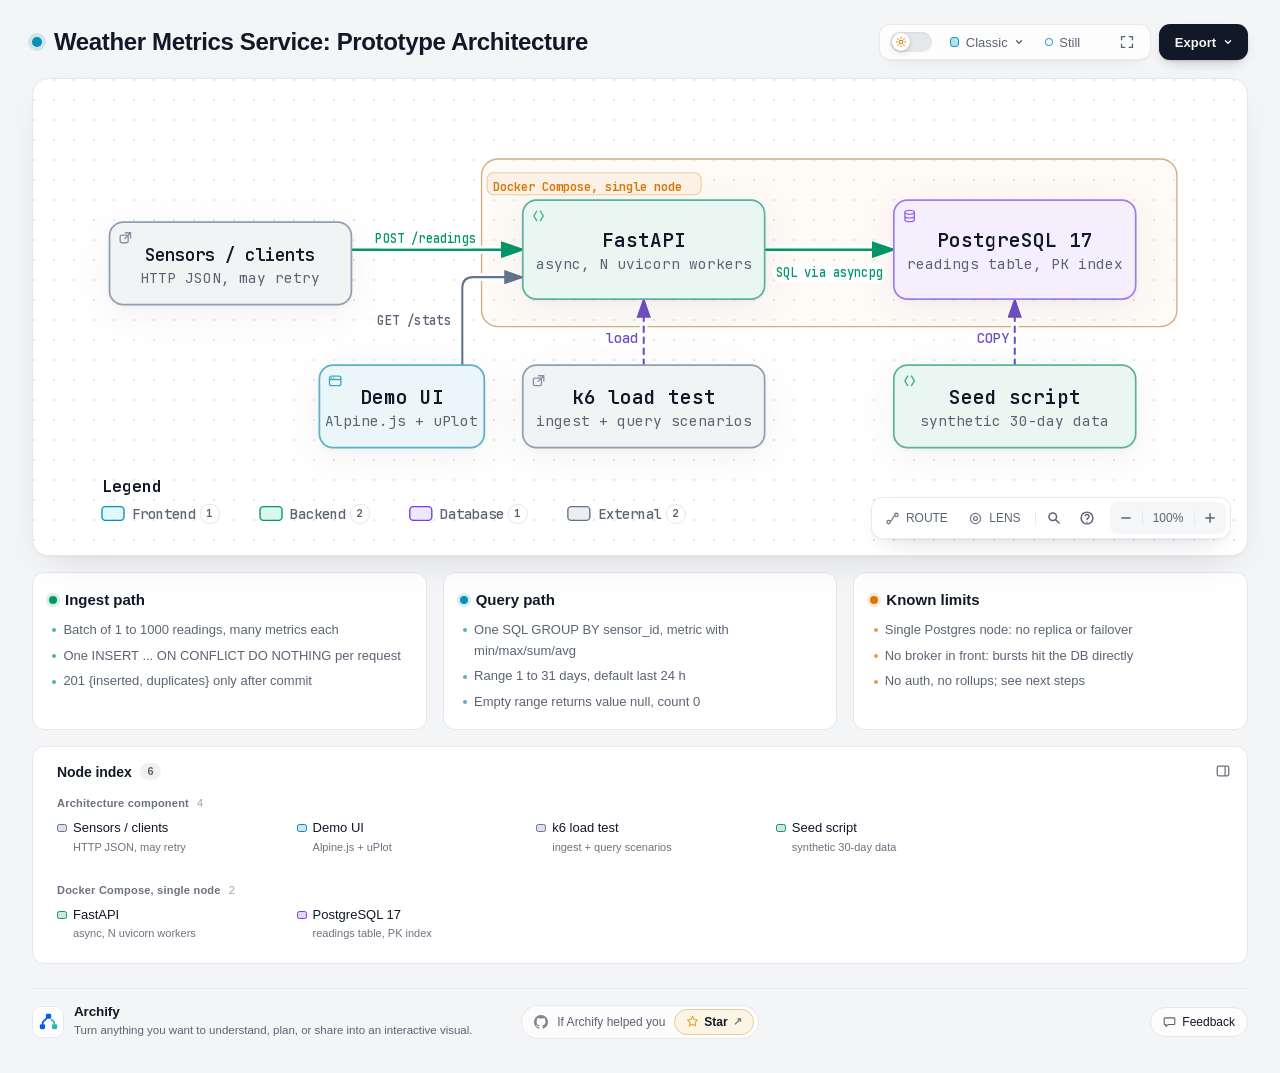
==== docs/diagrams/architecture.html @ 80fe578f "docs: add architecture and data flow diagrams" ====
<!DOCTYPE html>
<html lang="en" data-theme="dark" data-preset="classic">
<head>
  <meta charset="UTF-8">
  <meta name="viewport" content="width=device-width, initial-scale=1.0">
  <meta name="color-scheme" content="dark light">
  <meta name="generator" content="archify 3.3.1">
  <meta name="archify-reader-contract" content="declared-wide-v1">
  <title>Weather Metrics Service: Prototype Architecture Diagram</title>
  <script>
    // Resolve the theme before first paint so light-preference users don't
    // see a dark flash. The toolbar script below re-applies with UI state.
    (function () {
      try {
        var theme = null;
        try {
          var param = new URLSearchParams(window.location.search).get('theme');
          if (param === 'light' || param === 'dark') theme = param;
          if (new URLSearchParams(window.location.search).get('embed') === '1') {
            document.documentElement.setAttribute('data-embed', 'true');
          }
          if (new URLSearchParams(window.location.search).get('present') === '1') {
            document.documentElement.setAttribute('data-present', 'true');
          }
        } catch (_) {}
        if (!theme) {
          try { theme = localStorage.getItem('archify-theme'); } catch (_) {}
        }
        if (theme !== 'light' && theme !== 'dark') {
          theme = window.matchMedia('(prefers-color-scheme: light)').matches ? 'light' : 'dark';
        }
        document.documentElement.setAttribute('data-theme', theme);
      } catch (_) {}
    })();
  </script>
  <style id="archify-fonts">
/*
JetBrains Mono variable WOFF2 subsets from Google Fonts service revision v24.
These fixed bytes are shared by the viewer and its SVG/raster exports.
No local() source: an installed copy must not override the bundled font.
Uncovered characters (including CJK) still use the system fallback stack.
Upstream: https://github.com/JetBrains/JetBrainsMono

cyrillic-ext    1664 bytes  sha256 9343de2ca5d9549f792e7962375af8efb0f320c7643bfd36c884b5a30e5c396f
cyrillic        8892 bytes  sha256 4995a9a43ac659ec32fcd8b463755cd6a07b31a6e6b3894a6a153b661cf490e2
greek           6800 bytes  sha256 49c3da6c9a2b279b0f1f860f5cfb1f5dc38d88a5c7be9c9b1837bbc4e3db6111
vietnamese      5872 bytes  sha256 d44eb1936043a56038eb02dd70b243f379bef65783f94ec12f277550720411f1
latin-ext      11596 bytes  sha256 9c38cb2d0d2d93c1ee6e21fa78db76f13ea7e15e15cc64214c7ca89b6aaa35c4
latin          31340 bytes  sha256 2c32b9b3ee358c119e210f6f5195f9bd34894d78a785ff2e95d60e718e400af4

Copyright 2020 The JetBrains Mono Project Authors (https://github.com/JetBrains/JetBrainsMono)

This Font Software is licensed under the SIL Open Font License, Version 1.1.
This license is copied below, and is also available with a FAQ at:
https://openfontlicense.org


-----------------------------------------------------------
SIL OPEN FONT LICENSE Version 1.1 - 26 February 2007
-----------------------------------------------------------

PREAMBLE
The goals of the Open Font License (OFL) are to stimulate worldwide
development of collaborative font projects, to support the font creation
efforts of academic and linguistic communities, and to provide a free and
open framework in which fonts may be shared and improved in partnership
with others.

The OFL allows the licensed fonts to be used, studied, modified and
redistributed freely as long as they are not sold by themselves. The
fonts, including any derivative works, can be bundled, embedded,
redistributed and/or sold with any software provided that any reserved
names are not used by derivative works. The fonts and derivatives,
however, cannot be released under any other type of license. The
requirement for fonts to remain under this license does not apply
to any document created using the fonts or their derivatives.

DEFINITIONS
"Font Software" refers to the set of files released by the Copyright
Holder(s) under this license and clearly marked as such. This may
include source files, build scripts and documentation.

"Reserved Font Name" refers to any names specified as such after the
copyright statement(s).

"Original Version" refers to the collection of Font Software components as
distributed by the Copyright Holder(s).

"Modified Version" refers to any derivative made by adding to, deleting,
or substituting -- in part or in whole -- any of the components of the
Original Version, by changing formats or by porting the Font Software to a
new environment.

"Author" refers to any designer, engineer, programmer, technical
writer or other person who contributed to the Font Software.

PERMISSION & CONDITIONS
Permission is hereby granted, free of charge, to any person obtaining
a copy of the Font Software, to use, study, copy, merge, embed, modify,
redistribute, and sell modified and unmodified copies of the Font
Software, subject to the following conditions:

1) Neither the Font Software nor any of its individual components,
in Original or Modified Versions, may be sold by itself.

2) Original or Modified Versions of the Font Software may be bundled,
redistributed and/or sold with any software, provided that each copy
contains the above copyright notice and this license. These can be
included either as stand-alone text files, human-readable headers or
in the appropriate machine-readable metadata fields within text or
binary files as long as those fields can be easily viewed by the user.

3) No Modified Version of the Font Software may use the Reserved Font
Name(s) unless explicit written permission is granted by the corresponding
Copyright Holder. This restriction only applies to the primary font name as
presented to the users.

4) The name(s) of the Copyright Holder(s) or the Author(s) of the Font
Software shall not be used to promote, endorse or advertise any
Modified Version, except to acknowledge the contribution(s) of the
Copyright Holder(s) and the Author(s) or with their explicit written
permission.

5) The Font Software, modified or unmodified, in part or in whole,
must be distributed entirely under this license, and must not be
distributed under any other license. The requirement for fonts to
remain under this license does not apply to any document created
using the Font Software.

TERMINATION
This license becomes null and void if any of the above conditions are
not met.

DISCLAIMER
THE FONT SOFTWARE IS PROVIDED "AS IS", WITHOUT WARRANTY OF ANY KIND,
EXPRESS OR IMPLIED, INCLUDING BUT NOT LIMITED TO ANY WARRANTIES OF
MERCHANTABILITY, FITNESS FOR A PARTICULAR PURPOSE AND NONINFRINGEMENT
OF COPYRIGHT, PATENT, TRADEMARK, OR OTHER RIGHT. IN NO EVENT SHALL THE
COPYRIGHT HOLDER BE LIABLE FOR ANY CLAIM, DAMAGES OR OTHER LIABILITY,
INCLUDING ANY GENERAL, SPECIAL, INDIRECT, INCIDENTAL, OR CONSEQUENTIAL
DAMAGES, WHETHER IN AN ACTION OF CONTRACT, TORT OR OTHERWISE, ARISING
FROM, OUT OF THE USE OR INABILITY TO USE THE FONT SOFTWARE OR FROM
OTHER DEALINGS IN THE FONT SOFTWARE.
*/
    /* cyrillic-ext */
    @font-face { font-family: 'JetBrains Mono'; font-style: normal; font-weight: 400 800; font-display: swap;
      src: url([data-uri]) format('woff2');
      unicode-range: U+0460-052F, U+1C80-1C8A, U+20B4, U+2DE0-2DFF, U+A640-A69F, U+FE2E-FE2F; }
    /* cyrillic */
    @font-face { font-family: 'JetBrains Mono'; font-style: normal; font-weight: 400 800; font-display: swap;
      src: url([data-uri]) format('woff2');
      unicode-range: U+0301, U+0400-045F, U+0490-0491, U+04B0-04B1, U+2116; }
    /* greek */
    @font-face { font-family: 'JetBrains Mono'; font-style: normal; font-weight: 400 800; font-display: swap;
      src: url([data-uri]) format('woff2');
      unicode-range: U+0370-0377, U+037A-037F, U+0384-038A, U+038C, U+038E-03A1, U+03A3-03FF; }
    /* vietnamese */
    @font-face { font-family: 'JetBrains Mono'; font-style: normal; font-weight: 400 800; font-display: swap;
      src: url([data-uri]) format('woff2');
      unicode-range: U+0102-0103, U+0110-0111, U+0128-0129, U+0168-0169, U+01A0-01A1, U+01AF-01B0, U+0300-0301, U+0303-0304, U+0308-0309, U+0323, U+0329, U+1EA0-1EF9, U+20AB; }
    /* latin-ext */
    @font-face { font-family: 'JetBrains Mono'; font-style: normal; font-weight: 400 800; font-display: swap;
      src: url([data-uri]) format('woff2');
      unicode-range: U+0100-02BA, U+02BD-02C5, U+02C7-02CC, U+02CE-02D7, U+02DD-02FF, U+0304, U+0308, U+0329, U+1D00-1DBF, U+1E00-1E9F, U+1EF2-1EFF, U+2020, U+20A0-20AB, U+20AD-20C0, U+2113, U+2C60-2C7F, U+A720-A7FF; }
    /* latin */
    @font-face { font-family: 'JetBrains Mono'; font-style: normal; font-weight: 400 800; font-display: swap;
      src: url([data-uri]) format('woff2');
      unicode-range: U+0000-00FF, U+0131, U+0152-0153, U+02BB-02BC, U+02C6, U+02DA, U+02DC, U+0304, U+0308, U+0329, U+2000-206F, U+20AC, U+2122, U+2191, U+2193, U+2212, U+2215, U+FEFF, U+FFFD; }
  </style>
  <style>
    /* ==========================================================
       THEME VARIABLES — switch by toggling [data-theme] on <html>
       ========================================================== */
    :root,
    [data-theme="dark"] {
      /* Native browser UI (scrollbars, form controls, popups) follows the
         chosen theme instead of the OS preference. */
      color-scheme: dark;
      --bg: #020617;
      --grid: #1e293b;
      --canvas-dot: rgba(148, 163, 184, 0.16);
      --text: #ffffff;
      --text-muted: #94a3b8;
      --text-dim: #475569;
      /* UI chrome and menu hints need more contrast than SVG .t-dim accents */
      --text-faint: #7d8da1;

      --panel: rgba(15, 23, 42, 0.5);
      --panel-border: #1e293b;
      --lane-fill: rgba(15, 23, 42, 0.22);
      --lane-stroke: #334155;

      --arrow: #94a3b8;
      --arrow-emphasis: #34d399;
      --arrow-security: #e28295;
      --arrow-dashed: #9d8df1;
      --edge-label: var(--arrow);

      /* Opaque mask color used behind semi-transparent component fills
         so the arrows drawn underneath are properly hidden. */
      --mask: #0f172a;

      --frontend-fill:    rgba(8, 51, 68, 0.4);
      --frontend-stroke:  #22d3ee;
      --backend-fill:     rgba(6, 78, 59, 0.4);
      --backend-stroke:   #34d399;
      --database-fill:    rgba(76, 29, 149, 0.4);
      --database-stroke:  #a78bfa;
      --cloud-fill:       rgba(120, 53, 15, 0.3);
      --cloud-stroke:     #fbbf24;
      --security-fill:    rgba(136, 19, 55, 0.4);
      --security-stroke:  #fb7185;
      --messagebus-fill:  rgba(251, 146, 60, 0.3);
      --messagebus-stroke:#fb923c;
      --external-fill:    rgba(30, 41, 59, 0.5);
      --external-stroke:  #94a3b8;

      --toolbar-bg:       rgba(15, 23, 42, 0.8);
      --toolbar-border:   #334155;
      --toolbar-text:     #e2e8f0;
      --toolbar-hover:    rgba(15, 23, 42, 0.95);
      --toolbar-menu-bg:  #0f172a;
    }

    [data-theme="light"] {
      color-scheme: light;
      --bg: #f4f5f7;
      --grid: #e9edf2;
      --canvas-dot: #e2e7ec;
      --text: #111827;
      --text-muted: #5b6474;
      --text-dim: #9aa3b2;
      --text-faint: #6b7280;

      --panel: #ffffff;
      --panel-border: #e5e7eb;
      --lane-fill: rgba(248, 250, 252, 0.65);
      --lane-stroke: #cbd5e1;

      --arrow: #64748b;
      --arrow-emphasis: #059669;
      --arrow-security: #b43b57;
      --arrow-dashed: #6d4fc2;
      --edge-label: var(--text-muted);

      --mask: #ffffff;

      --frontend-fill: rgba(34, 211, 238, 0.15);
      --frontend-stroke: #0891b2;
      /* #1040: darker accent for small bold reader text; the diagram stroke above is untouched. */
      --reader-accent: #077f9c;
      --backend-fill: rgba(52, 211, 153, 0.18);
      --backend-stroke: #059669;
      --database-fill: rgba(167, 139, 250, 0.2);
      --database-stroke: #7c3aed;
      --cloud-fill: rgba(251, 191, 36, 0.18);
      --cloud-stroke: #d97706;
      --security-fill: rgba(251, 113, 133, 0.15);
      --security-stroke: #e11d48;
      --messagebus-fill: rgba(251, 146, 60, 0.15);
      --messagebus-stroke: #ea580c;
      --external-fill: rgba(148, 163, 184, 0.18);
      --external-stroke: #64748b;

      --toolbar-bg:       rgba(255, 255, 255, 0.92);
      --toolbar-border:   #cbd5e1;
      --toolbar-text:     #334155;
      --toolbar-hover:    #ffffff;
      --toolbar-menu-bg:  #ffffff;
    }

    /* ==========================================================
       SIGNAL FLOW — an opt-in, motion-forward visual preset.
       The variables also target a standalone exported SVG, whose
       root carries data-preset and data-theme directly.
       ========================================================== */
    [data-preset="signal-flow"][data-theme="dark"] {
      --bg: #030711;
      --grid: #15233a;
      --panel: rgba(6, 14, 28, 0.78);
      --panel-border: #1d3350;
      --lane-fill: rgba(9, 22, 40, 0.5);
      --lane-stroke: #2c4564;
      --text: #f5fbff;
      --text-muted: #9eb0c7;
      --text-dim: #52667f;
      --text-faint: #7890ad;
      --mask: #07101e;
      --frontend-fill: rgba(6, 182, 212, 0.14);
      --frontend-stroke: #67e8f9;
      --backend-fill: rgba(16, 185, 129, 0.14);
      --backend-stroke: #5eead4;
      --database-fill: rgba(139, 92, 246, 0.16);
      --database-stroke: #c4b5fd;
      --cloud-fill: rgba(245, 158, 11, 0.13);
      --cloud-stroke: #fcd34d;
      --security-fill: rgba(244, 63, 94, 0.13);
      --security-stroke: #fda4af;
      --messagebus-fill: rgba(249, 115, 22, 0.13);
      --messagebus-stroke: #fdba74;
      --external-fill: rgba(71, 85, 105, 0.24);
      --external-stroke: #a5b4c7;
      --arrow: #7890ad;
      --arrow-emphasis: #2dd4bf;
      --arrow-security: var(--security-stroke);
      --arrow-dashed: var(--database-stroke);
      --edge-label: var(--arrow);
      --toolbar-bg: rgba(7, 16, 30, 0.86);
      --toolbar-border: #29415f;
      --toolbar-menu-bg: #07101e;
    }

    [data-preset="signal-flow"][data-theme="light"] {
      --bg: #f4f9fc;
      --grid: #d4e5ee;
      --panel: rgba(255, 255, 255, 0.82);
      --panel-border: #bfd5e2;
      --lane-fill: rgba(232, 243, 248, 0.62);
      --lane-stroke: #a9c5d5;
      --text: #102638;
      --text-muted: #587287;
      --text-dim: #8aa2b4;
      --text-faint: #5d778a; /* #1040: was #668397 at 3.99:1 on reader surfaces */
      --mask: #ffffff;
      --frontend-fill: rgba(6, 182, 212, 0.09);
      --frontend-stroke: #0789a1;
      /* #1040: darker accent for small bold reader text; the diagram stroke above is untouched. */
      --reader-accent: #067e95;
      --backend-fill: rgba(5, 150, 105, 0.09);
      --backend-stroke: #087f69;
      --database-fill: rgba(124, 58, 237, 0.09);
      --database-stroke: #7254c7;
      --cloud-fill: rgba(217, 119, 6, 0.08);
      --cloud-stroke: #b9670b;
      --security-fill: rgba(225, 29, 72, 0.08);
      --security-stroke: #c53a59;
      --messagebus-fill: rgba(234, 88, 12, 0.08);
      --messagebus-stroke: #c65f27;
      --external-fill: rgba(100, 116, 139, 0.1);
      --external-stroke: #607a8c;
      --arrow: #7b97aa;
      --arrow-emphasis: #0d9488;
      --arrow-security: var(--security-stroke);
      --arrow-dashed: var(--database-stroke);
      --edge-label: var(--text-muted);
    }

    /* ==========================================================
       BLUEPRINT — a review-first drafting preset for deployment,
       infrastructure, and technical design documentation. It keeps
       the same semantic palette and geometry while trading glow for
       precise grid contrast, squared materials, and drafting marks.
       ========================================================== */
    [data-preset="blueprint"][data-theme="dark"] {
      --bg: #06131f;
      --grid: #17425a;
      --panel: rgba(7, 27, 43, 0.9);
      --panel-border: #27627f;
      --lane-fill: rgba(10, 43, 66, 0.36);
      --lane-stroke: #34799a;
      --text: #e3f6ff;
      --text-muted: #91b8ca;
      --text-dim: #557e92;
      --text-faint: #739caf;
      --mask: #0a2031;
      --frontend-fill: rgba(26, 157, 193, 0.14);
      --frontend-stroke: #66d9ef;
      --backend-fill: rgba(31, 155, 124, 0.13);
      --backend-stroke: #69dfbd;
      --database-fill: rgba(120, 105, 196, 0.14);
      --database-stroke: #b4a8ff;
      --cloud-fill: rgba(197, 145, 43, 0.13);
      --cloud-stroke: #ffd166;
      --security-fill: rgba(199, 76, 104, 0.13);
      --security-stroke: #ff8da1;
      --messagebus-fill: rgba(207, 112, 49, 0.13);
      --messagebus-stroke: #ffad66;
      --external-fill: rgba(84, 119, 139, 0.18);
      --external-stroke: #a7cad9;
      --arrow: #78a3b7;
      --arrow-emphasis: #64dfc1;
      --arrow-security: var(--security-stroke);
      --arrow-dashed: var(--database-stroke);
      --edge-label: var(--arrow);
      --toolbar-bg: rgba(7, 28, 45, 0.92);
      --toolbar-border: #34799a;
      --toolbar-text: #d8f3ff;
      --toolbar-hover: rgba(18, 58, 83, 0.95);
      --toolbar-menu-bg: #0a2031;
    }

    [data-preset="blueprint"][data-theme="light"] {
      --bg: #edf7fa;
      --grid: #b5d5e1;
      --panel: rgba(249, 253, 255, 0.94);
      --panel-border: #78aabd;
      --lane-fill: rgba(210, 232, 240, 0.42);
      --lane-stroke: #83b2c4;
      --text: #123344;
      --text-muted: #4e7486;
      --text-dim: #86a6b4;
      --text-faint: #577786; /* #1040: was #668c9d at 3.54:1 on reader surfaces */
      --mask: #f9fdff;
      --frontend-fill: rgba(8, 145, 178, 0.08);
      --frontend-stroke: #087f9c;
      --backend-fill: rgba(5, 128, 101, 0.08);
      --backend-stroke: #08755f;
      --database-fill: rgba(100, 75, 180, 0.08);
      --database-stroke: #6757a8;
      --cloud-fill: rgba(181, 120, 15, 0.08);
      --cloud-stroke: #a86609;
      --security-fill: rgba(190, 48, 80, 0.07);
      --security-stroke: #b32f50;
      --messagebus-fill: rgba(196, 81, 22, 0.07);
      --messagebus-stroke: #b65120;
      --external-fill: rgba(79, 112, 128, 0.08);
      --external-stroke: #506f7e;
      --arrow: #6d93a5;
      --arrow-emphasis: #087f69;
      --arrow-security: var(--security-stroke);
      --arrow-dashed: var(--database-stroke);
      --edge-label: var(--text-muted);
      --toolbar-bg: rgba(247, 252, 254, 0.94);
      --toolbar-border: #8ab5c5;
      --toolbar-text: #294f61;
      --toolbar-hover: #ffffff;
      --toolbar-menu-bg: #f9fdff;
    }

    /* ==========================================================
       EDITORIAL — a warm, publication-minded preset for design
       reviews, launch notes, and documentation. The diagram keeps
       the same semantic palette and exact geometry, but trades
       software chrome for paper, ink, ruled structure, and one
       restrained vermilion accent.
       ========================================================== */
    [data-preset="editorial"][data-theme="dark"] {
      --bg: #181611;
      --grid: #39342a;
      --panel: rgba(35, 31, 24, 0.96);
      --panel-border: #625a4a;
      --lane-fill: rgba(52, 46, 35, 0.46);
      --lane-stroke: #726957;
      --text: #f4eddf;
      --text-muted: #b9ae9b;
      --text-dim: #776e60;
      --text-faint: #9d917e;
      --mask: #231f18;
      --frontend-fill: rgba(43, 133, 142, 0.16);
      --frontend-stroke: #7fc6c7;
      --backend-fill: rgba(63, 132, 92, 0.16);
      --backend-stroke: #8fc29e;
      --database-fill: rgba(117, 91, 141, 0.17);
      --database-stroke: #c0a4d0;
      --cloud-fill: rgba(170, 119, 49, 0.16);
      --cloud-stroke: #d8ad68;
      --security-fill: rgba(157, 69, 65, 0.17);
      --security-stroke: #df9085;
      --messagebus-fill: rgba(174, 79, 42, 0.16);
      --messagebus-stroke: #df946f;
      --external-fill: rgba(126, 115, 96, 0.18);
      --external-stroke: #b8ad99;
      --arrow: #948978;
      --arrow-emphasis: #dd6b3d;
      --arrow-security: var(--security-stroke);
      --arrow-dashed: var(--database-stroke);
      --edge-label: var(--arrow);
      --toolbar-bg: rgba(35, 31, 24, 0.92);
      --toolbar-border: #625a4a;
      --toolbar-text: #eee5d5;
      --toolbar-hover: #302a20;
      --toolbar-menu-bg: #231f18;
    }

    [data-preset="editorial"][data-theme="light"] {
      --bg: #f2eee5;
      --grid: #d8d0c2;
      --panel: rgba(251, 248, 241, 0.97);
      --panel-border: #c4b9a6;
      --lane-fill: rgba(229, 221, 207, 0.42);
      --lane-stroke: #b8aa94;
      --text: #242018;
      --text-muted: #6f6658;
      --text-dim: #a09788;
      --text-faint: #796f60; /* #1040: was #817767 at 4.15:1 on reader surfaces */
      --mask: #fbf8f1;
      --frontend-fill: rgba(31, 117, 126, 0.09);
      --frontend-stroke: #287e84;
      /* #1040: darker accent for small bold reader text; the diagram stroke above is untouched. */
      --reader-accent: #267a80;
      --backend-fill: rgba(42, 119, 75, 0.09);
      --backend-stroke: #397b53;
      --database-fill: rgba(105, 75, 130, 0.09);
      --database-stroke: #765d86;
      --cloud-fill: rgba(157, 103, 31, 0.1);
      --cloud-stroke: #9a671f;
      --security-fill: rgba(153, 58, 52, 0.09);
      --security-stroke: #9e463f;
      --messagebus-fill: rgba(182, 70, 27, 0.09);
      --messagebus-stroke: #ad4b25;
      --external-fill: rgba(101, 91, 75, 0.09);
      --external-stroke: #746b5e;
      --arrow: #8a806f;
      --arrow-emphasis: #bb4c23;
      --arrow-security: var(--security-stroke);
      --arrow-dashed: var(--database-stroke);
      --edge-label: var(--text-muted);
      --toolbar-bg: rgba(251, 248, 241, 0.94);
      --toolbar-border: #c4b9a6;
      --toolbar-text: #40392f;
      --toolbar-hover: #fffdf8;
      --toolbar-menu-bg: #fbf8f1;
    }

    * { margin: 0; padding: 0; box-sizing: border-box; }

    body {
      --archify-page-top: 2rem;
      font-family: -apple-system, BlinkMacSystemFont, 'Segoe UI', 'PingFang SC', 'Hiragino Sans GB', 'Microsoft YaHei', 'Noto Sans CJK SC', 'Noto Sans', Roboto, 'Helvetica Neue', Arial, sans-serif;
      -webkit-font-smoothing: antialiased;
      background: var(--bg);
      min-height: 100vh;
      padding: var(--archify-page-top) 2rem 2rem;
      color: var(--text);
      /* Theme surfaces change together; animating the page background leaves it
         visibly out of sync with the SVG and panel for the first 200ms. */
    }

    html[data-preset="signal-flow"] body {
      background-image:
        radial-gradient(circle at 18% -8%, rgba(34, 211, 238, 0.14), transparent 34rem),
        radial-gradient(circle at 92% 18%, rgba(139, 92, 246, 0.12), transparent 30rem);
      background-attachment: fixed;
    }
    html[data-preset="signal-flow"][data-theme="light"] body {
      background-image:
        radial-gradient(circle at 18% -8%, rgba(6, 182, 212, 0.12), transparent 34rem),
        radial-gradient(circle at 92% 18%, rgba(139, 92, 246, 0.08), transparent 30rem);
    }
    html[data-preset="blueprint"] body {
      background-image:
        linear-gradient(var(--grid) 1px, transparent 1px),
        linear-gradient(90deg, var(--grid) 1px, transparent 1px);
      background-size: 32px 32px;
      background-position: -1px -1px;
      background-attachment: fixed;
    }
    html[data-preset="editorial"] body {
      background-image:
        linear-gradient(90deg, transparent 0, transparent 5.4rem, color-mix(in srgb, var(--security-stroke) 18%, transparent) 5.4rem, color-mix(in srgb, var(--security-stroke) 18%, transparent) calc(5.4rem + 1px), transparent calc(5.4rem + 1px)),
        repeating-linear-gradient(0deg, transparent 0, transparent 31px, color-mix(in srgb, var(--grid) 36%, transparent) 31px, color-mix(in srgb, var(--grid) 36%, transparent) 32px);
      background-attachment: fixed;
    }

    /* Gallery/embed mode keeps the generated artifact as the source of truth
       while presenting only its diagram surface inside a proof card. */
    html[data-embed="true"] body {
      min-height: 0;
      padding: 0;
      overflow: hidden;
      background: var(--bg);
      background-image: none;
    }
    html[data-embed="true"] .toolbar,
    html[data-embed="true"] .header,
    html[data-embed="true"] .cards,
    html[data-embed="true"] .diagram-nav,
    html[data-embed="true"] .overview-map,
    html[data-embed="true"] .focus-chip,
    html[data-embed="true"] .route-probe,
    html[data-embed="true"] .semantic-lens,
    html[data-embed="true"] .diagram-guide,
    html[data-embed="true"] .node-finder,
    html[data-embed="true"] .node-outline { display: none !important; }
    html[data-embed="true"] .container { max-width: none; }
    html[data-embed="true"] .diagram-container {
      padding: 0.5rem;
      border: 0;
      border-radius: 0;
      box-shadow: none;
    }
    html[data-embed="true"] .diagram-container svg { min-width: 0; }

    /* Presentation Stage is a viewer-only layer: it gives the live diagram
       the viewport while keeping guided views, theme, focus, and exports real.
       Embed mode wins when both query parameters are present. */
    html[data-present="true"]:not([data-embed="true"]) body {
      --archify-page-top: 1rem;
      height: 100dvh;
      min-height: 0;
      padding: 1rem;
      overflow: hidden;
    }
    html[data-present="true"]:not([data-embed="true"]) .container {
      display: flex;
      flex-direction: column;
      gap: 0.75rem;
      width: 100%;
      max-width: none;
      height: calc(100dvh - 2rem);
    }
    html[data-present="true"]:not([data-embed="true"]) .header {
      flex: none;
      min-width: 0;
      margin: 0;
      padding-right: 23rem;
    }
    html[data-present="true"]:not([data-embed="true"]) .header-row { margin-bottom: 0.25rem; }
    html[data-present="true"]:not([data-embed="true"]) .subtitle {
      overflow: hidden;
      text-overflow: ellipsis;
      white-space: nowrap;
    }

    html[data-present="true"]:not([data-embed="true"]) .diagram-container {
      display: flex;
      flex: 1 1 auto;
      align-items: center;
      justify-content: center;
      min-height: 0;
      padding: 0.75rem;
      padding-bottom: calc(0.75rem + var(--archify-nav-reserve));
    }
    html[data-present="true"]:not([data-embed="true"]) .diagram-container > svg {
      flex: 1 1 auto;
      height: 100%;
      min-height: 0;
      width: 100%;
      min-width: 0;
    }
    html[data-present="true"]:not([data-embed="true"]) .cards { display: none; }
    html[data-present="true"]:not([data-embed="true"]) #btn-present {
      border-color: var(--frontend-stroke);
      color: var(--frontend-stroke);
    }

    /* The reader owns only the outer scale. Compact automatic sequences fit at
       their authored text size or larger. Long sequences and waterfall rows
       favor reading width and page scroll; other diagrams keep height fitting.
       Small automatic canvases retain a modest scale inside a usable shell.
       Every strategy preserves the authored SVG/viewBox and semantic geometry. */
    .container {
      width: 100%;
      max-width: var(--archify-reader-width, 1440px);
      margin: 0 auto;
    }
    html[data-reader-area="true"] .diagram-container {
      min-height: var(--archify-diagram-min-height);
      display: flex;
      align-items: center;
    }
    html[data-reader-area="true"] .diagram-container > svg { flex-shrink: 0; }
    /* The original SVG legend can use the outer corner while the capped or fitted
       diagram stays centered. The container still clips all outer paint. */
    .diagram-container:has([data-reader-legend-corner]) > svg { overflow: visible; }
    .diagram-container [data-reader-legend-corner] {
      transform-origin: 0 0;
      transform-box: view-box;
      transform: var(--archify-reader-legend-transform);
    }
    html[data-reader-narrow="true"]:not([data-present="true"]) .diagram-container > svg {
      min-width: 0;
      max-width: var(--archify-diagram-max-width);
      margin-inline: auto;
    }
    @media (min-width: 768px) and (max-height: 920px) {
      .header { margin-bottom: 1rem; }
      .diagram-container { padding: 1rem; }
      .cards { margin-top: 1rem; }
      .card { padding: 1rem; }
    }

    .header { margin-bottom: 1.5rem; padding-right: 29.5rem; }

    html[data-preset="signal-flow"] .header,
    html[data-preset="blueprint"] .header,
    html[data-preset="editorial"] .header { padding-right: 29.5rem; }

    .header-row {
      display: flex;
      align-items: center;
      gap: 0.75rem;
      min-height: 2.75rem;
      margin-bottom: 0.25rem;
    }

    .pulse-dot {
      flex: none;
      width: 10px;
      height: 10px;
      background: var(--frontend-stroke);
      border-radius: 50%;
      box-shadow: 0 0 0 4px color-mix(in srgb, var(--frontend-stroke) 16%, transparent);
      animation: none;
    }

    html[data-motion-capable="true"] .pulse-dot { animation: pulse 2s infinite; }

    @keyframes pulse {
      0%, 100% { opacity: 1; }
      50% { opacity: 0.5; }
    }

    h1 {
      font-size: 1.5rem;
      font-weight: 650;
      line-height: 1.25;
      letter-spacing: -0.015em;
    }

    .subtitle {
      color: var(--text-muted);
      font-size: 0.875rem;
      line-height: 1.55;
      margin-left: 1.375rem;
    }

    html[data-preset="signal-flow"] .header-row::after {
      content: attr(data-preset-badge-signal-flow);
      flex: none;
      margin-left: 0.25rem;
      color: var(--frontend-stroke);
      border: 1px solid var(--frontend-stroke);
      border-radius: 999px;
      padding: 0.28rem 0.6rem;
      font-size: 0.625rem;
      letter-spacing: 0.12em;
      opacity: 0.82;
      box-shadow: 0 0 20px rgba(34, 211, 238, 0.12);
      white-space: nowrap;
    }

    html[data-preset="blueprint"] .pulse-dot {
      width: 10px;
      height: 10px;
      border: 1px solid var(--frontend-stroke);
      border-radius: 1px;
      background: transparent;
      box-shadow: inset 0 0 0 2px var(--bg);
      transform: rotate(45deg);
      animation: none;
    }
    html[data-preset="blueprint"] .header-row::after {
      content: attr(data-preset-badge-blueprint);
      flex: none;
      margin-left: 0.25rem;
      padding: 0.28rem 0.55rem;
      border-top: 1px solid var(--frontend-stroke);
      border-bottom: 1px solid var(--frontend-stroke);
      color: var(--frontend-stroke);
      font-size: 0.5625rem;
      font-weight: 700;
      letter-spacing: 0.14em;
      white-space: nowrap;
    }

    html[data-preset="editorial"] h1,
    html[data-preset="editorial"] .card h3 {
      font-family: Georgia, 'Times New Roman', 'Songti SC', STSong, serif;
      letter-spacing: -0.02em;
    }
    html[data-preset="editorial"] h1 { font-size: 1.72rem; font-weight: 600; }
    html[data-preset="editorial"] .pulse-dot {
      width: 9px;
      height: 9px;
      border: 1px solid var(--arrow-emphasis);
      border-radius: 0;
      background: var(--arrow-emphasis);
      box-shadow: 0 0 0 3px color-mix(in srgb, var(--arrow-emphasis) 14%, transparent);
      transform: rotate(45deg);
      animation: none;
    }
    html[data-preset="editorial"] .header-row::after {
      content: attr(data-preset-badge-editorial);
      flex: none;
      margin-left: 0.25rem;
      padding: 0.32rem 0 0.24rem;
      border-bottom: 2px solid var(--arrow-emphasis);
      color: var(--arrow-emphasis);
      font-family: Georgia, 'Times New Roman', serif;
      font-size: 0.625rem;
      font-style: italic;
      font-weight: 600;
      letter-spacing: 0.08em;
      white-space: nowrap;
    }

    .diagram-container {
      --archify-nav-reserve: 0px;
      background: var(--panel);
      border-radius: 1rem;
      border: 1px solid var(--panel-border);
      box-shadow: 0 1px 2px rgba(15, 23, 42, 0.04), 0 16px 40px -20px rgba(15, 23, 42, 0.18);
      padding: 1.5rem;
      padding-bottom: calc(1.5rem + var(--archify-nav-reserve));
      overflow: hidden;
      position: relative;
    }

    html[data-preset="signal-flow"] .diagram-container {
      position: relative;
      overflow: hidden;
      background: linear-gradient(180deg, rgba(8, 20, 38, 0.82), rgba(3, 8, 18, 0.94));
      box-shadow: inset 0 1px 0 rgba(255, 255, 255, 0.04), 0 28px 80px rgba(0, 0, 0, 0.34);
    }
    html[data-preset="signal-flow"][data-theme="light"] .diagram-container {
      background: linear-gradient(180deg, rgba(255, 255, 255, 0.9), rgba(237, 246, 250, 0.94));
      box-shadow: inset 0 1px 0 rgba(255, 255, 255, 0.72), 0 24px 60px rgba(45, 78, 99, 0.12);
    }
    html[data-preset="blueprint"] .diagram-container {
      border-color: var(--panel-border);
      border-radius: 0.35rem;
      background: var(--panel);
      box-shadow:
        inset 0 0 0 1px color-mix(in srgb, var(--panel-border) 34%, transparent),
        0 18px 48px rgba(0, 0, 0, 0.16);
    }
    html[data-preset="blueprint"] .diagram-container::after {
      content: "";
      position: absolute;
      z-index: 10;
      inset: 0.7rem;
      pointer-events: none;
      background:
        linear-gradient(var(--frontend-stroke), var(--frontend-stroke)) left top / 1.35rem 1px no-repeat,
        linear-gradient(var(--frontend-stroke), var(--frontend-stroke)) left top / 1px 1.35rem no-repeat,
        linear-gradient(var(--frontend-stroke), var(--frontend-stroke)) right top / 1.35rem 1px no-repeat,
        linear-gradient(var(--frontend-stroke), var(--frontend-stroke)) right top / 1px 1.35rem no-repeat,
        linear-gradient(var(--frontend-stroke), var(--frontend-stroke)) left bottom / 1.35rem 1px no-repeat,
        linear-gradient(var(--frontend-stroke), var(--frontend-stroke)) left bottom / 1px 1.35rem no-repeat,
        linear-gradient(var(--frontend-stroke), var(--frontend-stroke)) right bottom / 1.35rem 1px no-repeat,
        linear-gradient(var(--frontend-stroke), var(--frontend-stroke)) right bottom / 1px 1.35rem no-repeat;
      opacity: 0.58;
    }
    html[data-preset="editorial"] .diagram-container {
      overflow: hidden;
      border-color: var(--panel-border);
      border-radius: 0.38rem;
      background:
        linear-gradient(90deg, color-mix(in srgb, var(--security-fill) 58%, transparent), transparent 12%),
        var(--panel);
      box-shadow:
        0 1px 0 color-mix(in srgb, var(--text) 6%, transparent),
        0 18px 48px color-mix(in srgb, #000 19%, transparent);
    }
    html[data-preset="editorial"] .diagram-container::after {
      position: absolute;
      z-index: 10;
      top: 0.72rem;
      right: 1.25rem;
      padding: 0.2rem 0.52rem;
      border: 1px solid var(--panel-border);
      background: var(--panel);
      color: var(--arrow-emphasis);
      content: attr(data-preset-badge-editorial-plate);
      font-family: Georgia, 'Times New Roman', serif;
      font-size: 0.52rem;
      font-style: italic;
      font-weight: 600;
      letter-spacing: 0.09em;
      pointer-events: none;
    }
    html[data-embed="true"][data-preset="editorial"] .diagram-container::after { display: none; }
    /* A Viewer an explainer page opens keeps its tools and the preset's look; the page names the
       diagram, so the standalone badges stay off, as the embedded plate does. */
    html[data-hosted="explainer"][data-preset] .header-row::after,
    html[data-hosted="explainer"][data-preset="editorial"] .diagram-container::after { display: none; }
    html[data-motion-capable="true"][data-preset="signal-flow"][data-ambient-entry="running"] .diagram-container::before {
      content: "";
      position: absolute;
      inset: 0;
      pointer-events: none;
      background: linear-gradient(115deg, transparent 28%, rgba(103, 232, 249, 0.035) 48%, transparent 68%);
      transform: translateX(-70%);
      animation: archify-signal-scan 4.8s ease-in-out 1 both;
    }

    /* Motion Governor gives the reader a real static state and gives the
       strongest semantic action the only motion budget. Atmosphere resets to
       its authored base instead of freezing mid-cycle. Static artifacts never
       start a decorative pulse or scan. */
    html:not([data-motion-capable="true"]) svg[data-animation="trace"] [data-animate] {
      animation: none !important;
    }
    html:not([data-motion-capable="true"]) svg[data-animation="trace"] [data-graph-role="automatic-crossover"]:has(> [data-animate="edge"]) > [data-graph-role="automatic-crossover-underlay"] {
      animation: none !important;
    }
    html[data-motion="still"] .pulse-dot,
    html[data-motion="still"] .diagram-container::before,
    html[data-motion="still"] svg[data-animation="trace"] [data-animate],
    html[data-motion-owner] .pulse-dot,
    html[data-motion-owner] .diagram-container::before,
    html[data-motion-owner] svg[data-animation="trace"] [data-animate],
    html[data-embed="true"] .pulse-dot,
    html[data-embed="true"] .diagram-container::before,
    html[data-share-playback="true"] .pulse-dot,
    html[data-share-playback="true"] .diagram-container::before,
    html[data-document-hidden="true"] .pulse-dot,
    html[data-document-hidden="true"] .diagram-container::before,
    html[data-document-hidden="true"] svg[data-animation="trace"] [data-animate],
    html[data-motion="still"] svg[data-animation="trace"] [data-graph-role="automatic-crossover"]:has(> [data-animate="edge"]) > [data-graph-role="automatic-crossover-underlay"],
    html[data-motion-owner] svg[data-animation="trace"] [data-graph-role="automatic-crossover"]:has(> [data-animate="edge"]) > [data-graph-role="automatic-crossover-underlay"],
    html[data-embed="true"] svg[data-animation="trace"] [data-graph-role="automatic-crossover"]:has(> [data-animate="edge"]) > [data-graph-role="automatic-crossover-underlay"],
    html[data-share-playback="true"] svg[data-animation="trace"] [data-graph-role="automatic-crossover"]:has(> [data-animate="edge"]) > [data-graph-role="automatic-crossover-underlay"],
    html[data-document-hidden="true"] svg[data-animation="trace"] [data-graph-role="automatic-crossover"]:has(> [data-animate="edge"]) > [data-graph-role="automatic-crossover-underlay"] {
      animation: none !important;
    }
    html[data-motion="still"] .diagram-container::before,
    html[data-motion-owner] .diagram-container::before,
    html[data-embed="true"] .diagram-container::before,
    html[data-share-playback="true"] .diagram-container::before {
      opacity: 0;
    }
    html[data-motion="still"] .intent-trace-flow,
    html[data-motion="still"] .route-probe-flow,
    html[data-motion="still"] .route-journey-flow,
    html[data-motion="still"] .semantic-lens-flow,
    html[data-motion="still"] .diagram-guide,
    html[data-motion="still"] .overview-map-live,
    html[data-document-hidden="true"] .intent-trace-flow,
    html[data-document-hidden="true"] .route-probe-flow,
    html[data-document-hidden="true"] .route-journey-flow,
    html[data-document-hidden="true"] .semantic-lens-flow,
    html[data-document-hidden="true"] .diagram-guide,
    html[data-document-hidden="true"] .overview-map-live {
      animation: none !important;
    }

    html[data-motion="still"] .intent-trace-flow,
    html[data-motion="still"] .route-probe-flow {
      stroke-dasharray: none;
      stroke-dashoffset: 0;
      opacity: 0.72;
    }
    html[data-motion="still"] .route-journey-overlay,
    html[data-document-hidden="true"] .route-journey-overlay { display: none !important; }
    html[data-motion="still"] .relationship-pulse-overlay { display: none !important; }

    html[data-motion="still"] svg [data-node-id],
    html[data-motion="still"] svg [data-edge-from],
    html[data-motion="still"] svg [data-detail],
    html[data-motion="still"] svg [data-detail-anchor],
    html[data-motion="still"] svg [data-legend-hit],
    html[data-motion="still"] svg {
      transition: none !important;
    }

    svg {
      font-family: 'JetBrains Mono', ui-monospace, SFMono-Regular, Menlo, Consolas, 'DejaVu Sans Mono', 'Liberation Mono', 'Noto Sans Mono CJK SC', 'PingFang SC', 'Hiragino Sans GB', 'Microsoft YaHei', monospace;
      width: 100%;
      min-width: min(900px, 100%);
      display: block;
      transform-origin: 0 0;
      transition: transform 0.18s ease;
    }

    .diagram-container.is-camera-moving svg {
      transition: transform 0.42s cubic-bezier(0.22, 1, 0.36, 1);
    }
    .diagram-container.is-camera-transaction svg { transition: none; }
    .diagram-container.is-pannable { cursor: grab; }
    .diagram-container.is-panning { cursor: grabbing; user-select: none; }
    .diagram-container.is-panning svg { transition: none; }

    .diagram-nav {
      position: absolute;
      right: 1rem;
      bottom: 1rem;
      z-index: 12;
      translate: 0 calc(-1 * var(--archify-dock-lift, 0px));
      display: inline-flex;
      align-items: center;
      max-width: calc(100% - 2rem);
      padding: 0.25rem;
      gap: 0.0625rem;
      overflow-x: auto;
      border: 1px solid color-mix(in srgb, var(--panel-border) 80%, transparent);
      border-radius: 0.75rem;
      background: color-mix(in srgb, var(--panel) 84%, transparent);
      box-shadow: 0 1px 2px rgba(15, 23, 42, 0.05), 0 10px 28px -14px rgba(15, 23, 42, 0.28);
      backdrop-filter: blur(14px) saturate(1.2);
      scrollbar-width: none;
    }
    .diagram-nav::-webkit-scrollbar { display: none; }
    .diagram-nav button,
    .focus-chip button {
      border: 0;
      background: transparent;
      color: var(--toolbar-text);
      font: inherit;
      cursor: pointer;
    }
    .diagram-nav button {
      min-width: 2rem;
      height: 2rem;
      padding: 0 0.4rem;
      border-radius: 0.5rem;
      color: var(--text-muted);
      font-size: 0.75rem;
      font-weight: 500;
      letter-spacing: 0;
      transition: background 0.15s, color 0.15s;
    }
    .diagram-nav button:hover,
    .diagram-nav button:focus-visible {
      color: var(--text);
      background: color-mix(in srgb, var(--text) 6%, transparent);
    }
    .diagram-nav button:hover,
    .diagram-nav button:focus-visible,
    .focus-chip button:hover,
    .focus-chip button:focus-visible { background: var(--toolbar-hover); }
    .diagram-nav button:focus-visible,
    .focus-chip button:focus-visible {
      outline: 2px solid var(--frontend-stroke);
      outline-offset: 1px;
    }
    .diagram-nav button:disabled { opacity: 0.38; cursor: default; }
    /* The Guide stays on the ? shortcut; Map only earns dock space once the
       reader has zoomed past the full diagram (or opened it from the keyboard). */
    .diagram-nav button[hidden] { display: none; }
    .diagram-container:not(.is-pannable) #btn-overview-map:not([data-radar-requested]):not(:focus) { display: none; }
    .diagram-nav button:disabled:hover { background: transparent; }
    .diagram-nav #btn-route-probe,
    .diagram-nav #btn-overview-map,
    .diagram-nav #btn-semantic-lens {
      min-width: auto;
      padding-inline: 0.6rem;
      color: var(--text-muted);
      font-weight: 500;
    }
    .diagram-nav #btn-node-finder,
    .diagram-nav [data-view="out"] {
      position: relative;
      margin-left: 0.375rem;
    }
    .diagram-nav #btn-node-finder::before,
    .diagram-nav [data-view="out"]::before {
      position: absolute;
      top: 0.55rem;
      bottom: 0.55rem;
      left: -0.19rem;
      width: 1px;
      background: color-mix(in srgb, var(--panel-border) 90%, transparent);
      content: "";
      pointer-events: none;
    }
    .diagram-nav-icon {
      display: block;
      width: 0.95rem;
      height: 0.95rem;
      margin: auto;
      background: currentColor;
      -webkit-mask-position: center;
      -webkit-mask-repeat: no-repeat;
      -webkit-mask-size: contain;
      mask-position: center;
      mask-repeat: no-repeat;
      mask-size: contain;
    }
    .diagram-nav-icon.find {
      -webkit-mask-image: url("data:image/svg+xml,%3Csvg xmlns='http://www.w3.org/2000/svg' viewBox='0 0 20 20'%3E%3Ccircle cx='8.5' cy='8.5' r='4.5' fill='none' stroke='black' stroke-width='1.8'/%3E%3Cpath d='m12 12 4 4' fill='none' stroke='black' stroke-width='1.8' stroke-linecap='round'/%3E%3C/svg%3E");
      mask-image: url("data:image/svg+xml,%3Csvg xmlns='http://www.w3.org/2000/svg' viewBox='0 0 20 20'%3E%3Ccircle cx='8.5' cy='8.5' r='4.5' fill='none' stroke='black' stroke-width='1.8'/%3E%3Cpath d='m12 12 4 4' fill='none' stroke='black' stroke-width='1.8' stroke-linecap='round'/%3E%3C/svg%3E");
    }
    .diagram-nav-icon.guide {
      -webkit-mask-image: url("data:image/svg+xml,%3Csvg xmlns='http://www.w3.org/2000/svg' viewBox='0 0 20 20'%3E%3Ccircle cx='10' cy='10' r='7' fill='none' stroke='black' stroke-width='1.7'/%3E%3Cpath d='M7.8 7.3a2.4 2.4 0 014.6.9c0 1.8-2.4 2-2.4 3.7M10 14.9h.01' fill='none' stroke='black' stroke-width='1.7' stroke-linecap='round'/%3E%3C/svg%3E");
      mask-image: url("data:image/svg+xml,%3Csvg xmlns='http://www.w3.org/2000/svg' viewBox='0 0 20 20'%3E%3Ccircle cx='10' cy='10' r='7' fill='none' stroke='black' stroke-width='1.7'/%3E%3Cpath d='M7.8 7.3a2.4 2.4 0 014.6.9c0 1.8-2.4 2-2.4 3.7M10 14.9h.01' fill='none' stroke='black' stroke-width='1.7' stroke-linecap='round'/%3E%3C/svg%3E");
    }
    .diagram-nav-icon.minus {
      -webkit-mask-image: url("data:image/svg+xml,%3Csvg xmlns='http://www.w3.org/2000/svg' viewBox='0 0 20 20'%3E%3Cpath d='M5 10h10' fill='none' stroke='black' stroke-width='1.8' stroke-linecap='round'/%3E%3C/svg%3E");
      mask-image: url("data:image/svg+xml,%3Csvg xmlns='http://www.w3.org/2000/svg' viewBox='0 0 20 20'%3E%3Cpath d='M5 10h10' fill='none' stroke='black' stroke-width='1.8' stroke-linecap='round'/%3E%3C/svg%3E");
    }
    .diagram-nav-icon.plus {
      -webkit-mask-image: url("data:image/svg+xml,%3Csvg xmlns='http://www.w3.org/2000/svg' viewBox='0 0 20 20'%3E%3Cpath d='M10 5v10M5 10h10' fill='none' stroke='black' stroke-width='1.8' stroke-linecap='round'/%3E%3C/svg%3E");
      mask-image: url("data:image/svg+xml,%3Csvg xmlns='http://www.w3.org/2000/svg' viewBox='0 0 20 20'%3E%3Cpath d='M10 5v10M5 10h10' fill='none' stroke='black' stroke-width='1.8' stroke-linecap='round'/%3E%3C/svg%3E");
    }
    .diagram-nav [data-view="reset"] {
      display: inline-flex;
      align-items: center;
      justify-content: center;
      gap: 0.2rem;
      min-width: 3.1rem;
      padding-inline: 0.35rem;
    }
    .diagram-nav [data-view="reset"][data-detail-visible] {
      min-width: 3.8rem;
    }
    .diagram-nav-detail {
      color: color-mix(in srgb, var(--toolbar-text) 52%, transparent);
      font-size: 0.44rem;
      font-weight: 700;
      line-height: 1;
      letter-spacing: 0.07em;
    }
    .diagram-nav-percent {
      color: var(--text-muted);
      font-size: 0.75rem;
      font-weight: 500;
      font-variant-numeric: tabular-nums;
      line-height: 1;
    }
    /* Mode buttons carry a small glyph so the dock reads as one icon language. */
    .diagram-nav #btn-route-probe,
    .diagram-nav #btn-overview-map,
    .diagram-nav #btn-semantic-lens {
      display: inline-flex;
      align-items: center;
      gap: 0.375rem;
      padding-inline: 0.55rem 0.65rem;
    }
    .diagram-nav #btn-route-probe::before,
    .diagram-nav #btn-overview-map::before,
    .diagram-nav #btn-semantic-lens::before {
      flex: none;
      width: 0.95rem;
      height: 0.95rem;
      background: currentColor;
      content: "";
      opacity: 0.85;
      -webkit-mask: var(--nav-glyph) center / contain no-repeat;
      mask: var(--nav-glyph) center / contain no-repeat;
    }
    .diagram-nav #btn-route-probe { --nav-glyph: url("data:image/svg+xml,%3Csvg xmlns='http://www.w3.org/2000/svg' viewBox='0 0 20 20'%3E%3Cg fill='none' stroke='black' stroke-width='1.7' stroke-linecap='round'%3E%3Ccircle cx='4.8' cy='14.8' r='2.2'/%3E%3Ccircle cx='15.2' cy='5.2' r='2.2'/%3E%3Cpath d='M6.9 13.9c3.8-1.4 2.6-6.3 6.2-7.8'/%3E%3C/g%3E%3C/svg%3E"); }
    .diagram-nav #btn-overview-map { --nav-glyph: url("data:image/svg+xml,%3Csvg xmlns='http://www.w3.org/2000/svg' viewBox='0 0 20 20'%3E%3Cg fill='none' stroke='black' stroke-width='1.7' stroke-linejoin='round'%3E%3Cpath d='M2.8 5.4 7.4 3.5l5.2 2 4.6-1.9v11l-4.6 1.9-5.2-2-4.6 1.9z'/%3E%3Cpath d='M7.4 3.5v11M12.6 5.5v11'/%3E%3C/g%3E%3C/svg%3E"); }
    .diagram-nav #btn-semantic-lens { --nav-glyph: url("data:image/svg+xml,%3Csvg xmlns='http://www.w3.org/2000/svg' viewBox='0 0 20 20'%3E%3Cg fill='none' stroke='black' stroke-width='1.7'%3E%3Ccircle cx='10' cy='10' r='6.8'/%3E%3Ccircle cx='10' cy='10' r='2.6'/%3E%3C/g%3E%3C/svg%3E"); }
    /* Zoom out / level / zoom in join into one stepper well. */
    .diagram-nav [data-view="out"],
    .diagram-nav [data-view="reset"],
    .diagram-nav [data-view="in"] {
      position: relative;
      border-radius: 0;
      background: color-mix(in srgb, var(--panel-border) 38%, transparent);
    }
    .diagram-nav [data-view="out"] { margin-left: 0.375rem; border-radius: 0.5rem 0 0 0.5rem; }
    .diagram-nav [data-view="out"]::before { display: none; }
    .diagram-nav [data-view="reset"],
    .diagram-nav [data-view="in"] { margin-left: -0.0625rem; }
    .diagram-nav [data-view="in"] { border-radius: 0 0.5rem 0.5rem 0; }
    .diagram-nav [data-view="reset"]::after,
    .diagram-nav [data-view="in"]::after {
      position: absolute;
      top: 0.55rem;
      bottom: 0.55rem;
      left: 0;
      width: 1px;
      background: color-mix(in srgb, var(--panel-border) 75%, transparent);
      content: "";
      pointer-events: none;
    }
    .diagram-nav [data-view="out"]:hover,
    .diagram-nav [data-view="reset"]:hover,
    .diagram-nav [data-view="in"]:hover { background: color-mix(in srgb, var(--panel-border) 60%, transparent); }
    .diagram-nav [data-view="out"]:disabled,
    .diagram-nav [data-view="in"]:disabled { opacity: 1; color: color-mix(in srgb, var(--text-muted) 40%, transparent); }
    .diagram-nav [data-view="out"]:disabled:hover,
    .diagram-nav [data-view="in"]:disabled:hover { background: color-mix(in srgb, var(--panel-border) 38%, transparent); }
    .diagram-nav [data-view="reset"] { min-width: 3.25rem; }
    .diagram-container[data-camera-indicator="true"] .diagram-nav-detail,
    .diagram-container[data-camera-indicator="true"] .diagram-nav-percent { color: var(--frontend-stroke); }
    .diagram-nav #btn-diagram-guide[aria-expanded="true"] {
      color: var(--cloud-stroke);
      background: var(--toolbar-hover);
    }

    /* Semantic Radar is a deliberately simplified, viewer-only overview. It
       uses authored node bounds and the live camera viewport rather than
       cloning the canonical SVG, so IDs, filters, animation, and export state
       stay singular and deterministic. */
    .overview-map {
      position: absolute;
      right: 1rem;
      bottom: calc(4.15rem + var(--archify-nav-reserve));
      z-index: 12;
      width: 11.25rem;
      overflow: hidden;
      border: 1px solid color-mix(in srgb, var(--frontend-stroke) 52%, var(--toolbar-border));
      border-radius: 0.78rem;
      background: var(--toolbar-menu-bg);
      color: var(--toolbar-text);
      box-shadow: 0 16px 42px rgba(0, 0, 0, 0.3);
      backdrop-filter: blur(16px);
      font-size: 0.625rem;
    }
    .overview-map[hidden] { display: none; }
    .overview-map[data-docked="true"] {
      position: fixed;
      right: var(--archify-radar-right, 1rem);
      top: var(--archify-radar-top, 1rem);
      bottom: auto;
    }
    .overview-map[data-docked="true"][data-dock-side="left"] {
      right: auto;
      left: var(--archify-radar-left, 1rem);
    }
    html[data-preset="blueprint"] .overview-map { border-radius: 0.28rem; }
    .overview-map-head {
      display: grid;
      grid-template-columns: auto minmax(0, 1fr) auto;
      align-items: center;
      gap: 0.45rem;
      min-height: 2.25rem;
      padding: 0.42rem 0.48rem 0.38rem 0.55rem;
      border-bottom: 1px solid var(--toolbar-border);
      background: linear-gradient(110deg, color-mix(in srgb, var(--frontend-fill) 45%, transparent), transparent 68%);
      cursor: grab;
      touch-action: none;
      user-select: none;
    }
    .overview-map[data-panel-dragging="true"] .overview-map-head { cursor: grabbing; }
    .overview-map[data-placement-invalid="true"] {
      border-color: var(--security-stroke);
      box-shadow: 0 0 0 2px color-mix(in srgb, var(--security-stroke) 34%, transparent), 0 16px 42px rgba(0, 0, 0, 0.3);
    }
    .overview-map[data-compact="true"] {
      width: 7.4rem;
    }
    .overview-map[data-compact="true"] .overview-map-head {
      grid-template-columns: minmax(0, 1fr) auto;
      gap: 0.24rem;
      min-height: 1.5rem;
      padding: 0.05rem 0.16rem 0.05rem 0.32rem;
      border-bottom: 0;
    }
    .overview-map[data-compact="true"] .overview-map-live,
    .overview-map[data-compact="true"] .overview-map-copy,
    .overview-map[data-compact="true"] .overview-map-surface,
    .overview-map[data-compact="true"] .overview-map-hint {
      display: none;
    }
    .overview-map[data-compact="true"] .overview-map-expand { display: inline-flex; }
    .overview-map[data-compact="true"] .overview-map-close {
      width: 1.15rem;
      height: 1.15rem;
      font-size: 0.72rem;
    }
    .overview-map-live {
      width: 0.42rem;
      height: 0.42rem;
      border-radius: 50%;
      background: var(--backend-stroke);
      box-shadow: 0 0 0 0 color-mix(in srgb, var(--backend-stroke) 52%, transparent);
      animation: archify-radar-live 2.4s ease-out infinite;
    }
    .overview-map-copy { min-width: 0; line-height: 1.1; }
    .overview-map-copy strong {
      display: block;
      overflow: hidden;
      color: var(--frontend-stroke);
      font-size: 0.59rem;
      letter-spacing: 0.12em;
      text-transform: uppercase;
      white-space: nowrap;
      text-overflow: ellipsis;
    }
    .overview-map-copy small {
      display: block;
      margin-top: 0.18rem;
      overflow: hidden;
      color: var(--text-faint);
      font-size: 0.52rem;
      letter-spacing: 0.04em;
      white-space: nowrap;
      text-overflow: ellipsis;
    }
    .overview-map-expand {
      display: none;
      align-items: center;
      justify-content: center;
      min-width: 0;
      height: 1.2rem;
      padding: 0 0.34rem;
      overflow: hidden;
      border: 0;
      border-radius: 0.3rem;
      background: transparent;
      color: var(--frontend-stroke);
      font: inherit;
      font-size: 0.49rem;
      font-weight: 700;
      letter-spacing: 0.06em;
      text-transform: uppercase;
      white-space: nowrap;
      cursor: pointer;
    }
    .overview-map-close {
      width: 1.55rem;
      height: 1.55rem;
      padding: 0;
      border: 0;
      border-radius: 0.34rem;
      background: transparent;
      color: var(--toolbar-text);
      font: inherit;
      font-size: 0.9rem;
      cursor: pointer;
    }
    .overview-map-expand:hover,
    .overview-map-expand:focus-visible,
    .overview-map-close:hover,
    .overview-map-close:focus-visible { background: var(--toolbar-hover); }
    .overview-map-expand:focus-visible,
    .overview-map-close:focus-visible,
    .overview-map-surface:focus-visible,
    .overview-map-node:focus-visible {
      outline: 2px solid var(--frontend-stroke);
      outline-offset: 1px;
    }
    .overview-map-surface {
      position: relative;
      height: 7rem;
      margin: 0.42rem;
      overflow: hidden;
      border: 1px solid color-mix(in srgb, var(--panel-border) 72%, transparent);
      border-radius: 0.42rem;
      background:
        linear-gradient(color-mix(in srgb, var(--panel-border) 26%, transparent) 1px, transparent 1px),
        linear-gradient(90deg, color-mix(in srgb, var(--panel-border) 26%, transparent) 1px, transparent 1px),
        color-mix(in srgb, var(--bg) 86%, transparent);
      background-size: 12px 12px;
      cursor: crosshair;
      touch-action: none;
    }
    html[data-preset="blueprint"] .overview-map-surface { border-radius: 0.1rem; }
    .overview-map-surface > svg {
      width: 100%;
      height: 100%;
      min-width: 0;
      transform: none !important;
      transition: none !important;
      display: block;
      overflow: visible;
    }
    .overview-map-node {
      fill: var(--backend-stroke);
      fill-opacity: 0.52;
      stroke: var(--backend-stroke);
      stroke-opacity: 0.86;
      vector-effect: non-scaling-stroke;
      cursor: pointer;
      transition: fill-opacity 140ms ease, stroke-width 140ms ease, filter 140ms ease;
    }
    .overview-map-node[data-kind="frontend"],
    .overview-map-node[data-kind="start"] { fill: var(--frontend-stroke); stroke: var(--frontend-stroke); }
    .overview-map-node[data-kind="database"],
    .overview-map-node[data-kind="success"] { fill: var(--database-stroke); stroke: var(--database-stroke); }
    .overview-map-node[data-kind="cloud"],
    .overview-map-node[data-kind="waiting"] { fill: var(--cloud-stroke); stroke: var(--cloud-stroke); }
    .overview-map-node[data-kind="messagebus"] { fill: var(--messagebus-stroke); stroke: var(--messagebus-stroke); }
    .overview-map-node[data-kind="security"],
    .overview-map-node[data-kind="decision"],
    .overview-map-node[data-kind="failure"] { fill: var(--security-stroke); stroke: var(--security-stroke); }
    .overview-map-node[data-kind="external"],
    .overview-map-node[data-kind="neutral"] { fill: var(--external-stroke); stroke: var(--external-stroke); }
    .overview-map-node[data-radar-active="true"],
    .overview-map-node:hover,
    .overview-map-node:focus-visible {
      fill-opacity: 0.92;
      stroke-width: 2.2;
      filter: drop-shadow(0 0 3px currentColor);
    }
    .overview-map-viewport {
      fill: color-mix(in srgb, var(--frontend-fill) 56%, transparent);
      stroke: var(--frontend-stroke);
      stroke-width: 2;
      vector-effect: non-scaling-stroke;
      pointer-events: none;
      filter: drop-shadow(0 0 3px color-mix(in srgb, var(--frontend-stroke) 54%, transparent));
    }
    .overview-map-hint {
      display: flex;
      justify-content: space-between;
      gap: 0.5rem;
      padding: 0 0.52rem 0.46rem;
      color: var(--text-faint);
      font-size: 0.49rem;
      letter-spacing: 0.06em;
      text-transform: uppercase;
    }
    .diagram-nav #btn-overview-map[aria-expanded="true"] {
      color: var(--frontend-stroke);
      background: color-mix(in srgb, var(--frontend-stroke) 11%, transparent);
    }
    .overview-map-feedback {
      position: absolute;
      right: 1rem;
      bottom: 4.15rem;
      z-index: 13;
      max-width: min(16rem, calc(100% - 2rem));
      padding: 0.38rem 0.55rem;
      border: 1px solid color-mix(in srgb, var(--frontend-stroke) 52%, var(--toolbar-border));
      border-radius: 0.5rem;
      background: var(--toolbar-menu-bg);
      color: var(--toolbar-text);
      box-shadow: 0 8px 24px rgba(0, 0, 0, 0.2);
      font-size: 0.52rem;
      line-height: 1.35;
      pointer-events: none;
    }
    .overview-map-feedback[hidden] { display: none; }
    .focus-chip[data-radar-yielded="true"] { display: none !important; }
    .diagram-nav #btn-route-probe[aria-pressed="true"] {
      color: var(--backend-stroke);
      background: color-mix(in srgb, var(--backend-stroke) 11%, transparent);
    }
    .diagram-nav #btn-semantic-lens[aria-expanded="true"],
    .diagram-nav #btn-semantic-lens[aria-pressed="true"] {
      color: var(--database-stroke);
      background: color-mix(in srgb, var(--database-stroke) 11%, transparent);
    }

    /* Semantic Lens turns the compiled node-kind palette into an analytical
       legend. One kind reveals its real traffic; two kinds compare only their
       direct authored relationships. Geometry and the canonical SVG stay put. */
    .semantic-lens {
      position: absolute;
      right: 1rem;
      bottom: calc(4.15rem + var(--archify-nav-reserve));
      z-index: 24;
      width: min(20rem, calc(100% - 2rem));
      overflow: hidden;
      border: 1px solid color-mix(in srgb, var(--database-stroke) 58%, var(--toolbar-border));
      border-radius: 0.82rem;
      background:
        linear-gradient(135deg, color-mix(in srgb, var(--database-fill) 34%, transparent), transparent 48%),
        var(--toolbar-menu-bg);
      color: var(--toolbar-text);
      box-shadow: 0 18px 52px rgba(0, 0, 0, 0.36);
      backdrop-filter: blur(18px);
      animation: archify-lens-in 180ms cubic-bezier(0.22, 1, 0.36, 1);
    }
    .semantic-lens[hidden] { display: none; }
    .semantic-lens[data-dock-side="left"] { left: 1rem; right: auto; }
    .semantic-lens[data-dock-side="right"] { left: auto; right: 1rem; }
    html[data-preset="blueprint"] .semantic-lens { border-radius: 0.28rem; }
    .semantic-lens-head {
      display: grid;
      grid-template-columns: minmax(0, 1fr) auto;
      align-items: start;
      gap: 0.75rem;
      padding: 0.72rem 0.78rem 0.62rem;
      border-bottom: 1px solid var(--toolbar-border);
    }
    .semantic-lens-eyebrow {
      display: block;
      color: var(--database-stroke);
      font-size: 0.5rem;
      font-weight: 800;
      letter-spacing: 0.16em;
      text-transform: uppercase;
    }
    .semantic-lens-title {
      display: block;
      margin-top: 0.16rem;
      color: var(--text);
      font-size: 0.82rem;
      letter-spacing: -0.02em;
    }
    .semantic-lens-close {
      width: 1.75rem;
      height: 1.75rem;
      padding: 0;
      border: 0;
      border-radius: 0.35rem;
      background: transparent;
      color: var(--toolbar-text);
      font: inherit;
      font-size: 1rem;
      cursor: pointer;
    }
    .semantic-lens-close:hover,
    .semantic-lens-close:focus-visible { background: var(--toolbar-hover); }
    .semantic-lens-instruction {
      margin: 0;
      padding: 0.52rem 0.78rem 0.48rem;
      color: var(--text-faint);
      font-size: 0.55rem;
      line-height: 1.45;
    }
    .semantic-lens-kinds {
      display: grid;
      grid-template-columns: 1fr 1fr;
      gap: 0.3rem;
      max-height: min(15rem, 40vh);
      padding: 0 0.5rem 0.5rem;
      overflow-y: auto;
      scrollbar-width: thin;
    }
    .semantic-lens-kind {
      --lens-color: var(--external-stroke);
      display: grid;
      grid-template-columns: auto minmax(0, 1fr) auto;
      align-items: center;
      gap: 0.42rem;
      min-width: 0;
      min-height: 2.15rem;
      padding: 0.35rem 0.42rem;
      border: 1px solid color-mix(in srgb, var(--lens-color) 24%, var(--toolbar-border));
      border-radius: 0.45rem;
      background: color-mix(in srgb, var(--panel) 76%, transparent);
      color: var(--toolbar-text);
      font: inherit;
      text-align: left;
      cursor: pointer;
      transition: border-color 140ms ease, background 140ms ease, opacity 140ms ease;
    }
    html[data-preset="blueprint"] .semantic-lens-kind { border-radius: 0.12rem; }
    .semantic-lens-kind[data-kind="frontend"],
    .semantic-lens-kind[data-kind="start"] { --lens-color: var(--frontend-stroke); }
    .semantic-lens-kind[data-kind="backend"],
    .semantic-lens-kind[data-kind="active"] { --lens-color: var(--backend-stroke); }
    .semantic-lens-kind[data-kind="database"],
    .semantic-lens-kind[data-kind="success"] { --lens-color: var(--database-stroke); }
    .semantic-lens-kind[data-kind="cloud"],
    .semantic-lens-kind[data-kind="waiting"] { --lens-color: var(--cloud-stroke); }
    .semantic-lens-kind[data-kind="messagebus"] { --lens-color: var(--messagebus-stroke); }
    .semantic-lens-kind[data-kind="security"],
    .semantic-lens-kind[data-kind="decision"],
    .semantic-lens-kind[data-kind="failure"] { --lens-color: var(--security-stroke); }
    .semantic-lens-kind:hover,
    .semantic-lens-kind:focus-visible,
    .semantic-lens-kind[aria-pressed="true"] {
      border-color: color-mix(in srgb, var(--lens-color) 78%, var(--toolbar-border));
      background: color-mix(in srgb, var(--lens-color) 11%, var(--panel));
    }
    .semantic-lens-kind:focus-visible,
    .semantic-lens-close:focus-visible,
    .semantic-lens-actions button:focus-visible {
      outline: 2px solid var(--database-stroke);
      outline-offset: 1px;
    }
    .semantic-lens-kind:disabled { opacity: 0.34; cursor: default; }
    .semantic-lens-swatch {
      width: 0.48rem;
      height: 0.48rem;
      border-radius: 50%;
      background: var(--lens-color);
      box-shadow: 0 0 8px color-mix(in srgb, var(--lens-color) 58%, transparent);
    }
    .semantic-lens-kind strong {
      overflow: hidden;
      color: var(--text);
      font-size: 0.61rem;
      text-overflow: ellipsis;
      white-space: nowrap;
    }
    .semantic-lens-kind em {
      color: var(--lens-color);
      font-size: 0.54rem;
      font-style: normal;
      font-weight: 800;
    }
    .semantic-lens-status {
      min-height: 2.5rem;
      margin: 0;
      padding: 0.55rem 0.78rem;
      border-top: 1px solid var(--toolbar-border);
      color: var(--text-faint);
      font-size: 0.55rem;
      line-height: 1.45;
    }
    .semantic-lens-status strong { color: var(--database-stroke); font-weight: 800; }
    .semantic-lens-actions {
      display: flex;
      justify-content: flex-end;
      gap: 0.28rem;
      padding: 0 0.62rem 0.62rem;
    }
    .semantic-lens-actions button {
      min-height: 1.8rem;
      padding: 0.28rem 0.48rem;
      border: 0;
      border-radius: 0.35rem;
      background: transparent;
      color: var(--toolbar-text);
      font: inherit;
      font-size: 0.56rem;
      cursor: pointer;
    }
    .semantic-lens-actions button:hover { background: var(--toolbar-hover); }
    .semantic-lens-actions #semantic-lens-copy { color: var(--database-stroke); }
    @keyframes archify-lens-in {
      from { opacity: 0; transform: translateY(5px) scale(0.985); }
      to { opacity: 1; transform: translateY(0) scale(1); }
    }

    /* Route Probe answers a reader question over the compiled semantic graph:
       choose two stable nodes and reveal the shortest authored directed route.
       The receipt and signal live entirely in the viewer layer. */
    .route-probe {
      position: absolute;
      left: 1rem;
      bottom: calc(1rem + var(--archify-nav-reserve));
      z-index: 12;
      width: min(46rem, calc(100% - 25rem));
      min-width: 18rem;
      overflow: hidden;
      border: 1px solid color-mix(in srgb, var(--backend-stroke) 62%, var(--toolbar-border));
      border-radius: 0.82rem;
      background:
        linear-gradient(115deg, color-mix(in srgb, var(--backend-fill) 50%, transparent), transparent 62%),
        var(--toolbar-menu-bg);
      color: var(--toolbar-text);
      box-shadow: 0 18px 48px rgba(0, 0, 0, 0.3);
      backdrop-filter: blur(16px);
      font-size: 0.75rem;
    }
    .route-probe[hidden] { display: none; }
    /* Picking needs one line of guidance, not a wide empty card; the panel
       widens only when there is a traced route to show. */
    .route-probe:not([data-state="result"]) { width: min(22rem, calc(100% - 2rem)); min-width: 0; }
    .route-probe-path:has(> .route-probe-placeholder:only-child) { display: none; }
    .route-probe[data-route-dock="top"] {
      top: 1rem;
      bottom: auto;
    }
    html[data-preset="blueprint"] .route-probe { border-radius: 0.25rem; }
    .route-probe-head {
      display: grid;
      grid-template-columns: minmax(0, 1fr) auto;
      align-items: start;
      gap: 0.65rem;
      padding: 0.625rem 0.75rem 0.5rem;
      border-bottom: 1px solid color-mix(in srgb, var(--toolbar-border) 80%, transparent);
    }
    .route-probe-copy { min-width: 0; }
    .route-probe-eyebrow {
      display: block;
      color: var(--backend-stroke);
      font-size: 0.6875rem;
      font-weight: 600;
      letter-spacing: 0.02em;
    }
    .route-probe-title {
      display: block;
      margin-top: 0.14rem;
      overflow: hidden;
      color: var(--toolbar-text);
      font-size: 0.875rem;
      font-weight: 600;
      line-height: 1.3;
      white-space: nowrap;
      text-overflow: ellipsis;
    }
    .route-probe-actions { display: flex; gap: 0.2rem; }
    .route-probe button {
      min-height: 1.55rem;
      padding: 0.25rem 0.42rem;
      border: 0;
      border-radius: 0.36rem;
      background: transparent;
      color: var(--toolbar-text);
      font: inherit;
      cursor: pointer;
    }
    .route-probe button:hover,
    .route-probe button:focus-visible { background: var(--toolbar-hover); }
    .route-probe button:focus-visible {
      outline: 2px solid var(--backend-stroke);
      outline-offset: 1px;
    }
    .route-probe-copy-link { color: var(--frontend-stroke) !important; }
    .route-probe-find { color: var(--backend-stroke) !important; }
    .route-probe-copy-link[hidden] { display: none; }
    .route-probe-find[hidden] { display: none; }
    .route-probe-path {
      display: flex;
      align-items: center;
      min-height: 2.2rem;
      padding: 0.42rem 0.58rem 0.24rem;
      overflow-x: auto;
      scrollbar-width: thin;
      white-space: nowrap;
    }
    .route-probe-node,
    .route-probe button.route-probe-node {
      flex: none;
      max-width: 9.5rem;
      overflow: hidden;
      min-height: 1.75rem !important;
      padding: 0.22rem 0.38rem;
      border: 1px solid color-mix(in srgb, var(--backend-stroke) 46%, var(--toolbar-border));
      border-radius: 999px;
      background: color-mix(in srgb, var(--backend-fill) 52%, transparent);
      color: var(--text);
      font-size: 0.56rem;
      font-weight: 700;
      text-overflow: ellipsis;
      white-space: nowrap;
    }
    .route-probe-node[data-endpoint="start"] {
      border-color: var(--frontend-stroke);
      color: var(--frontend-stroke);
    }
    .route-probe-node[data-endpoint="end"] {
      border-color: var(--security-stroke);
      color: var(--security-stroke);
    }
    .route-probe-node[data-route-journey-state="past"] { opacity: 0.66; }
    .route-probe-node[data-route-journey-state="future"] { opacity: 0.48; }
    .route-probe-node[aria-current="step"] {
      border-color: var(--backend-stroke);
      background: color-mix(in srgb, var(--backend-fill) 82%, var(--toolbar-menu-bg));
      color: var(--text);
      box-shadow: 0 0 0 1px color-mix(in srgb, var(--backend-stroke) 42%, transparent), 0 0 14px color-mix(in srgb, var(--backend-stroke) 34%, transparent);
      opacity: 1;
    }
    html[data-preset="blueprint"] .route-probe-node[aria-current="step"] {
      border-style: double;
      border-width: 3px;
      border-radius: 0.2rem;
      box-shadow: none;
    }
    .route-probe-arrow {
      flex: none;
      padding: 0 0.28rem;
      color: var(--text-faint);
      font-size: 0.65rem;
    }
    .route-probe-placeholder {
      color: var(--text-faint);
      font-size: 0.75rem;
    }
    .route-probe-status {
      display: block;
      min-height: 1.45rem;
      padding: 0.5rem 0.75rem 0.625rem;
      color: var(--text-muted, var(--text-faint));
      font-size: 0.75rem;
      line-height: 1.45;
    }
    .route-journey-controls {
      display: grid;
      grid-template-columns: 2rem minmax(5.8rem, auto) 2rem minmax(4.8rem, auto);
      justify-content: start;
      gap: 0.22rem;
      padding: 0.08rem 0.58rem 0.28rem;
    }
    .route-journey-controls[hidden] { display: none; }
    .route-journey-controls button {
      min-height: 1.8rem;
      border: 1px solid color-mix(in srgb, var(--toolbar-border) 86%, transparent);
      background: color-mix(in srgb, var(--toolbar-bg) 72%, transparent);
      font-size: 0.54rem;
      font-weight: 700;
    }
    .route-journey-controls button:disabled {
      cursor: default;
      opacity: 0.34;
    }
    .route-journey-play { color: var(--backend-stroke) !important; }
    .route-journey-overview { color: var(--frontend-stroke) !important; }
    .route-journey-controls[data-playing="true"] .route-journey-play {
      border-color: color-mix(in srgb, var(--backend-stroke) 64%, var(--toolbar-border));
      background: color-mix(in srgb, var(--backend-fill) 62%, transparent);
    }
    .route-probe[data-state="error"] {
      border-color: color-mix(in srgb, var(--security-stroke) 72%, var(--toolbar-border));
    }
    .route-probe[data-state="error"] .route-probe-status { color: var(--security-stroke); }

    .focus-chip {
      position: absolute;
      left: 1rem;
      top: 1rem;
      z-index: 12;
      display: block;
      width: min(22rem, calc(100% - 13rem));
      max-width: calc(100% - 13rem);
      overflow: hidden;
      border: 1px solid var(--frontend-stroke);
      border-radius: 0.85rem;
      background: var(--toolbar-menu-bg);
      color: var(--toolbar-text);
      box-shadow: 0 18px 48px rgba(0, 0, 0, 0.3);
      backdrop-filter: blur(16px);
      font-size: 0.6875rem;
    }
    .focus-chip[hidden] { display: none; }
    html[data-preset="blueprint"] .focus-chip { border-radius: 0.3rem; }
    .focus-chip button {
      flex: none;
      padding: 0.3rem 0.45rem;
      border-radius: 0.35rem;
      font-size: 0.625rem;
    }
    .relationship-lens-head {
      position: relative;
      display: grid;
      grid-template-columns: minmax(0, 1fr) auto;
      align-items: start;
      gap: 0.75rem;
      padding: 0.9rem 0.75rem 0.65rem;
      border-bottom: 1px solid var(--toolbar-border);
      background: linear-gradient(120deg, color-mix(in srgb, var(--frontend-fill) 34%, transparent), transparent 72%);
    }
    .relationship-lens-drag-handle {
      position: absolute;
      top: 0.12rem;
      left: 50%;
      width: 2.5rem;
      height: 0.78rem;
      padding: 0 !important;
      transform: translateX(-50%);
      color: var(--text-faint) !important;
      cursor: grab;
      touch-action: none;
      user-select: none;
    }
    .relationship-lens-drag-handle::before {
      content: "";
      display: block;
      width: 1.25rem;
      margin: auto;
      border-top: 2px dotted currentColor;
      opacity: 0.72;
    }
    .focus-chip[data-panel-dragging="true"] .relationship-lens-drag-handle { cursor: grabbing; }
    @media (hover: none), (pointer: coarse) {
      .relationship-lens-drag-handle { display: none; }
    }
    .relationship-lens-copy { min-width: 0; }
    .relationship-lens-actions {
      display: flex;
      flex-direction: column;
      align-items: flex-end;
      gap: 0.18rem;
    }
    .relationship-lens-actions button { white-space: nowrap; }
    .relationship-lens-actions #btn-focus-clear {
      display: grid;
      width: 1.75rem;
      height: 1.75rem;
      padding: 0;
      place-items: center;
      color: var(--text-muted);
      font-size: 1rem;
      line-height: 1;
    }
    .relationship-lens-actions #btn-focus-clear:hover,
    .relationship-lens-actions #btn-focus-clear:focus-visible {
      background: var(--toolbar-hover);
      color: var(--text);
    }
    .relationship-lens-actions #btn-focus-copy { color: var(--frontend-stroke); }
    .relationship-lens-actions #btn-focus-relations { display: none; }
    .relationship-lens-eyebrow {
      display: block;
      margin-bottom: 0.18rem;
      color: var(--frontend-stroke);
      font-size: 0.5rem;
      font-weight: 800;
      letter-spacing: 0.14em;
      text-transform: uppercase;
    }
    .relationship-lens-title {
      display: block;
      overflow: hidden;
      color: var(--text);
      font-size: 0.8rem;
      line-height: 1.35;
      text-overflow: ellipsis;
      white-space: nowrap;
    }
    .semantic-passport-detail {
      display: block;
      margin-top: 0.12rem;
      overflow: hidden;
      color: var(--text-muted);
      font-size: 0.625rem;
      line-height: 1.4;
      text-overflow: ellipsis;
      white-space: nowrap;
    }
    .semantic-passport-detail[hidden] { display: none; }
    .semantic-passport-meta {
      display: flex;
      flex-wrap: wrap;
      gap: 0.24rem;
      margin-top: 0.42rem;
    }
    .semantic-passport-meta span,
    .semantic-passport-meta code {
      max-width: 100%;
      overflow: hidden;
      padding: 0.14rem 0.34rem;
      border: 1px solid color-mix(in srgb, var(--toolbar-border) 82%, transparent);
      border-radius: 999px;
      background: color-mix(in srgb, var(--panel) 68%, transparent);
      color: var(--text-faint);
      font: inherit;
      font-size: 0.5rem;
      letter-spacing: 0.04em;
      text-overflow: ellipsis;
      white-space: nowrap;
    }
    .semantic-passport-meta [data-passport="kind"] {
      border-color: color-mix(in srgb, var(--frontend-stroke) 50%, var(--toolbar-border));
      color: var(--frontend-stroke);
      font-weight: 800;
      text-transform: uppercase;
    }
    .semantic-passport-meta [data-passport="tag"] { color: var(--cloud-stroke); }
    .semantic-passport-meta [data-passport="brand"] {
      border-color: color-mix(in srgb, var(--messagebus-stroke) 52%, var(--toolbar-border));
      color: var(--messagebus-stroke);
      font-weight: 700;
    }
    .semantic-passport-meta [hidden] { display: none; }
    html[data-preset="blueprint"] .semantic-passport-meta span,
    html[data-preset="blueprint"] .semantic-passport-meta code { border-radius: 0.1rem; }
    /* 跨图下钻：Passport 列出全部子图；首项即 Ctrl/双击默认目标 */
    .semantic-passport-drilldowns {
      display: grid;
      gap: 0.28rem;
      margin-top: 0.52rem;
      padding-top: 0.48rem;
      border-top: 1px solid color-mix(in srgb, var(--toolbar-border) 76%, transparent);
    }
    .semantic-passport-drilldowns[hidden] { display: none; }
    .semantic-passport-drilldowns-label {
      color: var(--text-faint);
      font-size: 0.5rem;
      font-weight: 800;
      letter-spacing: 0.1em;
      text-transform: uppercase;
    }
    .semantic-passport-drilldowns-list {
      display: grid;
      gap: 0.22rem;
    }
    .semantic-passport-drilldown {
      display: flex;
      align-items: center;
      justify-content: space-between;
      gap: 0.5rem;
      min-height: 2rem;
      padding: 0.32rem 0.5rem;
      border: 1px solid color-mix(in srgb, var(--toolbar-border) 86%, transparent);
      border-radius: 0.35rem;
      background: color-mix(in srgb, var(--panel) 70%, transparent);
      color: var(--text-muted);
      text-decoration: none;
      font-size: 0.6875rem;
      font-weight: 600;
    }
    .semantic-passport-drilldown:hover,
    .semantic-passport-drilldown:focus-visible {
      color: var(--backend-stroke);
      border-color: color-mix(in srgb, var(--backend-stroke) 42%, var(--toolbar-border));
    }
    .semantic-passport-drilldown:focus-visible {
      outline: 2px solid color-mix(in srgb, var(--backend-stroke) 55%, transparent);
      outline-offset: 1px;
    }
    .semantic-passport-drilldown small {
      color: var(--text-faint);
      font-size: 0.5625rem;
      font-weight: 700;
      letter-spacing: 0.04em;
      text-transform: uppercase;
    }
    .semantic-passport-drilldowns-hint {
      color: var(--text-faint);
      font-size: 0.5625rem;
      line-height: 1.35;
    }
    /* 返回上一级：放在页眉显眼位置，不进 Passport */
    .parent-back-bar {
      display: flex;
      align-items: center;
      gap: 0.65rem;
      margin: 0 0 0.85rem;
    }
    .parent-back-bar[hidden] { display: none !important; }
    .parent-back-bar button {
      display: inline-flex;
      align-items: center;
      gap: 0.45rem;
      min-height: 2.35rem;
      padding: 0.4rem 0.9rem 0.4rem 0.7rem;
      border: 1px solid color-mix(in srgb, var(--backend-stroke) 48%, var(--toolbar-border));
      border-radius: 0.55rem;
      background: color-mix(in srgb, var(--backend-stroke) 14%, var(--panel));
      color: var(--backend-stroke);
      font-size: 0.8125rem;
      font-weight: 700;
      letter-spacing: 0.01em;
      cursor: pointer;
      box-shadow: 0 0 0 1px color-mix(in srgb, var(--backend-stroke) 12%, transparent);
    }
    .parent-back-bar button:hover,
    .parent-back-bar button:focus-visible {
      background: color-mix(in srgb, var(--backend-stroke) 22%, var(--panel));
      border-color: color-mix(in srgb, var(--backend-stroke) 68%, var(--toolbar-border));
      color: var(--text);
    }
    .parent-back-bar button:focus-visible {
      outline: 2px solid color-mix(in srgb, var(--backend-stroke) 55%, transparent);
      outline-offset: 2px;
    }
    .parent-back-bar button .parent-back-arrow {
      font-size: 1rem;
      line-height: 1;
      opacity: 0.92;
    }
    html[data-preset="blueprint"] .parent-back-bar button { border-radius: 0.15rem; }
    svg [data-node-id][data-node-drilldowns] { cursor: pointer; }
    /* 单目标下钻：原生 SVG <a> 不画下划线；角标必须跟 SVG 一起导出 */
    svg a.archify-drilldown-link {
      text-decoration: none;
      color: inherit;
      cursor: pointer;
    }
    svg .archify-drilldown-mark-disc {
      fill: color-mix(in srgb, var(--backend-stroke) 88%, var(--panel));
      stroke: color-mix(in srgb, var(--backend-stroke) 55%, var(--toolbar-border));
      stroke-width: 1;
    }
    svg .archify-drilldown-mark-arrow {
      stroke: var(--panel);
      stroke-width: 1.6;
      stroke-linecap: round;
      stroke-linejoin: round;
    }

    .semantic-passport-evidence {
      margin-top: 0.52rem;
      padding: 0.5rem;
      border: 1px solid color-mix(in srgb, var(--backend-stroke) 32%, var(--toolbar-border));
      border-radius: 0.55rem;
      background: color-mix(in srgb, var(--backend-fill) 18%, var(--panel));
    }
    .semantic-passport-evidence[hidden] { display: none; }
    html[data-preset="blueprint"] .semantic-passport-evidence { border-radius: 0.18rem; }
    .semantic-passport-evidence-head {
      display: flex;
      align-items: center;
      justify-content: space-between;
      gap: 0.55rem;
      margin-bottom: 0.35rem;
    }
    .semantic-passport-evidence-status {
      display: inline-flex;
      align-items: center;
      gap: 0.28rem;
      color: var(--backend-stroke);
      font-size: 0.5rem;
      font-weight: 800;
      letter-spacing: 0.08em;
      text-transform: uppercase;
    }
    .semantic-passport-evidence-status::before {
      content: '';
      width: 0.38rem;
      height: 0.38rem;
      border-radius: 50%;
      background: var(--backend-stroke);
      box-shadow: 0 0 0 3px color-mix(in srgb, var(--backend-stroke) 14%, transparent);
    }
    .semantic-passport-repository {
      min-width: 0;
      overflow: hidden;
      color: var(--text-faint);
      font-size: 0.5rem;
      text-decoration: none;
      text-overflow: ellipsis;
      white-space: nowrap;
    }
    .semantic-passport-repository:hover,
    .semantic-passport-repository:focus-visible { color: var(--backend-stroke); }
    .semantic-passport-evidence-links { display: grid; gap: 0.22rem; }
    .semantic-passport-source {
      display: grid;
      grid-template-columns: minmax(0, 1fr) auto;
      gap: 0.15rem 0.45rem;
      align-items: center;
      padding: 0.34rem 0.4rem;
      border: 1px solid transparent;
      border-radius: 0.38rem;
      color: var(--text-muted);
      text-decoration: none;
    }
    a.semantic-passport-source:hover,
    a.semantic-passport-source:focus-visible {
      border-color: color-mix(in srgb, var(--backend-stroke) 42%, transparent);
      background: color-mix(in srgb, var(--backend-fill) 32%, transparent);
      color: var(--text);
    }
    .semantic-passport-source strong {
      overflow: hidden;
      font-size: 0.5625rem;
      text-overflow: ellipsis;
      white-space: nowrap;
    }
    .semantic-passport-source code {
      color: var(--backend-stroke);
      font: inherit;
      font-size: 0.5rem;
    }
    .semantic-passport-source small {
      grid-column: 1 / -1;
      overflow: hidden;
      color: var(--text-faint);
      font-size: 0.5rem;
      text-overflow: ellipsis;
      white-space: nowrap;
    }
    .relationship-lens-summary {
      display: block;
      margin-top: 0.12rem;
      color: var(--text-faint);
      font-size: 0.5625rem;
    }
    .semantic-passport-reach {
      display: grid;
      gap: 0.28rem;
      margin-top: 0.52rem;
      padding-top: 0.48rem;
      border-top: 1px solid color-mix(in srgb, var(--toolbar-border) 76%, transparent);
    }
    .semantic-passport-reach[hidden] { display: none; }
    .semantic-passport-reach-label {
      color: var(--text-faint);
      font-size: 0.5rem;
      font-weight: 800;
      letter-spacing: 0.1em;
      text-transform: uppercase;
    }
    .semantic-passport-reach-actions {
      display: grid;
      grid-template-columns: repeat(2, minmax(0, 1fr));
      gap: 0.25rem;
    }
    .semantic-passport-reach-actions button {
      display: flex;
      align-items: center;
      justify-content: space-between;
      gap: 0.5rem;
      min-width: 0;
      min-height: 2rem;
      padding: 0.32rem 0.42rem;
      border: 1px solid color-mix(in srgb, var(--toolbar-border) 86%, transparent);
      background: color-mix(in srgb, var(--panel) 70%, transparent);
      color: var(--text-muted);
      text-align: left;
    }
    .semantic-passport-reach-actions button:hover:not(:disabled),
    .semantic-passport-reach-actions button:focus-visible {
      border-color: color-mix(in srgb, var(--frontend-stroke) 62%, var(--toolbar-border));
      color: var(--text);
    }
    .semantic-passport-reach-actions button:focus-visible {
      outline: 2px solid var(--frontend-stroke);
      outline-offset: 1px;
    }
    .semantic-passport-reach-actions button:disabled {
      cursor: default;
      opacity: 0.5;
    }
    .semantic-passport-reach-actions button[aria-pressed="true"] {
      border-color: color-mix(in srgb, var(--reach-color, var(--frontend-stroke)) 72%, var(--toolbar-border));
      background: color-mix(in srgb, var(--reach-fill, var(--frontend-fill)) 48%, transparent);
      color: var(--text);
    }
    #btn-reach-upstream {
      --reach-color: var(--database-stroke);
      --reach-fill: var(--database-fill);
    }
    #btn-reach-downstream {
      --reach-color: var(--backend-stroke);
      --reach-fill: var(--backend-fill);
    }
    .semantic-passport-reach-actions strong {
      color: var(--reach-color, var(--frontend-stroke));
      font-size: 0.625rem;
    }
    .semantic-passport-reach-status {
      color: var(--text-faint);
      font-size: 0.525rem;
      line-height: 1.4;
    }
    .semantic-passport-reach-status[hidden] { display: none; }
    /* Payload review: reader-only before/after field diff for a pinned message or
       flow. Field states reuse the change palette (backend = added, security =
       removed, cloud = modified) so Passport and canvas agree. */
    .semantic-passport-payload {
      display: grid;
      gap: 0.3rem;
      margin-top: 0.52rem;
      padding-top: 0.48rem;
      border-top: 1px solid color-mix(in srgb, var(--toolbar-border) 76%, transparent);
    }
    .semantic-passport-payload[hidden] { display: none; }
    .semantic-passport-payload-head {
      display: flex;
      flex-wrap: wrap;
      align-items: baseline;
      gap: 0.3rem 0.45rem;
    }
    .semantic-passport-payload-label {
      color: var(--text-faint);
      font-size: 0.5rem;
      font-weight: 800;
      letter-spacing: 0.1em;
      text-transform: uppercase;
    }
    .semantic-passport-payload-role {
      padding: 0.05rem 0.34rem;
      border: 1px solid color-mix(in srgb, var(--frontend-stroke) 56%, var(--toolbar-border));
      border-radius: 999px;
      color: var(--text-muted);
      font-size: 0.5rem;
      font-weight: 700;
      letter-spacing: 0.06em;
      text-transform: uppercase;
    }
    .semantic-passport-payload-type {
      color: var(--text-faint);
      font-size: 0.5rem;
    }
    .semantic-passport-payload-role[hidden],
    .semantic-passport-payload-type[hidden],
    .semantic-passport-payload-summary[hidden],
    .semantic-passport-payload-status[hidden] { display: none; }
    .semantic-passport-payload-summary {
      margin: 0;
      color: var(--text-muted);
      font-size: 0.6rem;
      line-height: 1.45;
    }
    .semantic-passport-payload-status {
      color: var(--text-faint);
      font-size: 0.525rem;
      line-height: 1.4;
    }
    .semantic-passport-payload-body {
      display: grid;
      gap: 0.14rem;
      max-height: min(14rem, 36vh);
      overflow: auto;
      overscroll-behavior: contain;
      scrollbar-width: thin;
    }
    .semantic-passport-payload-body:empty { display: none; }
    .semantic-passport-payload-body:focus-visible {
      outline: 2px solid var(--frontend-stroke);
      outline-offset: 2px;
    }
    .semantic-passport-payload-field {
      --payload-color: var(--text-muted);
      display: grid;
      grid-template-columns: 0.75rem minmax(0, auto) minmax(0, 1fr);
      align-items: baseline;
      gap: 0.3rem;
      padding: 0.14rem 0.3rem 0.14rem 0.2rem;
      border-left: 2px solid color-mix(in srgb, var(--payload-color) 70%, transparent);
      background: color-mix(in srgb, var(--payload-color) 9%, transparent);
      color: var(--text);
      font-size: 0.575rem;
      line-height: 1.4;
      overflow-wrap: anywhere;
    }
    .semantic-passport-payload-field[data-diff="added"] { --payload-color: var(--backend-stroke); }
    .semantic-passport-payload-field[data-diff="removed"] { --payload-color: var(--security-stroke); }
    .semantic-passport-payload-field[data-diff="modified"] { --payload-color: var(--cloud-stroke); }
    .semantic-passport-payload-field[data-diff="unchanged"] {
      border-left-color: color-mix(in srgb, var(--toolbar-border) 80%, transparent);
      background: transparent;
      color: var(--text-muted);
    }
    .semantic-passport-payload-sign {
      color: var(--payload-color);
      font-weight: 800;
      text-align: center;
    }
    .semantic-passport-payload-path {
      color: var(--text-muted);
      font-size: 0.55rem;
    }
    .semantic-passport-payload-value {
      color: var(--text);
    }
    .semantic-passport-payload-field[data-diff="removed"] .semantic-passport-payload-value {
      text-decoration: line-through;
      text-decoration-color: color-mix(in srgb, var(--security-stroke) 70%, transparent);
    }
    .semantic-passport-payload-value del {
      color: color-mix(in srgb, var(--security-stroke) 80%, var(--text));
      text-decoration-color: color-mix(in srgb, var(--security-stroke) 70%, transparent);
    }
    .semantic-passport-payload-value ins {
      color: color-mix(in srgb, var(--backend-stroke) 80%, var(--text));
      text-decoration: none;
    }
    .semantic-passport-payload-unchanged {
      margin-top: 0.1rem;
    }
    .semantic-passport-payload-unchanged > summary {
      cursor: pointer;
      color: var(--text-faint);
      font-size: 0.525rem;
      list-style: none;
    }
    .semantic-passport-payload-unchanged > summary::before {
      content: '\25B8';
      display: inline-block;
      width: 0.75rem;
      color: var(--text-faint);
    }
    .semantic-passport-payload-unchanged[open] > summary::before { content: '\25BE'; }
    .semantic-passport-payload-unchanged > summary:focus-visible {
      outline: 2px solid var(--frontend-stroke);
      outline-offset: 1px;
    }
    .semantic-passport-payload-unchanged > .semantic-passport-payload-field { margin-top: 0.14rem; }
    .relationship-lens-list {
      max-height: min(18rem, 46vh);
      overflow: auto;
      padding: 0.4rem;
      scrollbar-width: thin;
      scrollbar-color: var(--frontend-stroke) transparent;
    }
    .relationship-lens-list::-webkit-scrollbar { width: 4px; }
    .relationship-lens-list::-webkit-scrollbar-thumb {
      border-radius: 999px;
      background: color-mix(in srgb, var(--frontend-stroke) 68%, transparent);
    }
    .relationship-lens-group + .relationship-lens-group { margin-top: 0.35rem; }
    .relationship-lens-group-title {
      display: block;
      padding: 0.24rem 0.38rem 0.16rem;
      color: var(--text-faint);
      font-size: 0.5rem;
      font-weight: 800;
      letter-spacing: 0.12em;
      text-transform: uppercase;
    }
    .relationship-lens-row {
      display: grid;
      grid-template-columns: 2.1rem minmax(0, 1fr);
      gap: 0.06rem 0.45rem;
      width: 100%;
      padding: 0.45rem 0.5rem !important;
      text-align: left;
    }
    .relationship-lens-row:hover,
    .relationship-lens-row:focus-visible,
    .relationship-lens-row[data-preview-active="true"] {
      background: var(--toolbar-hover);
      box-shadow: inset 2px 0 0 var(--frontend-stroke);
    }
    .relationship-lens-row:focus-visible {
      outline: 2px solid var(--frontend-stroke);
      outline-offset: -2px;
    }
    .relationship-lens-direction {
      grid-row: 1 / 3;
      align-self: center;
      color: var(--frontend-stroke);
      font-size: 0.5rem;
      font-weight: 800;
      letter-spacing: 0.08em;
    }
    .relationship-lens-row[data-direction="in"] .relationship-lens-direction { color: var(--database-stroke); }
    .relationship-lens-row[data-direction="loop"] .relationship-lens-direction { color: var(--security-stroke); }
    .relationship-lens-row strong {
      overflow: hidden;
      color: var(--text);
      font-size: 0.6875rem;
      text-overflow: ellipsis;
      white-space: nowrap;
    }
    .relationship-lens-row small {
      overflow: hidden;
      color: var(--text-faint);
      font-size: 0.5625rem;
      text-overflow: ellipsis;
      white-space: nowrap;
    }
    .relationship-lens-empty {
      margin: 0;
      padding: 0.75rem;
      color: var(--text-faint);
      font-size: 0.625rem;
      text-align: center;
    }

    /* Diagram Guide keeps the artifact's growing reader vocabulary
       discoverable without widening the permanent control bar. It derives
       honest counts at runtime and delegates every action to an existing
       production interaction instead of creating a second command system. */
    .diagram-guide {
      position: absolute;
      top: 1rem;
      right: 1rem;
      z-index: 26;
      width: min(32rem, calc(100% - 2rem));
      max-height: min(42rem, calc(100% - 2rem));
      overflow: auto;
      border: 1px solid color-mix(in srgb, var(--cloud-stroke) 58%, var(--toolbar-border));
      border-radius: 0.82rem;
      background:
        linear-gradient(135deg, color-mix(in srgb, var(--cloud-fill) 32%, transparent), transparent 42%),
        var(--toolbar-menu-bg);
      color: var(--toolbar-text);
      box-shadow: 0 22px 64px rgba(0, 0, 0, 0.4);
      backdrop-filter: blur(18px);
      animation: archify-guide-in 180ms cubic-bezier(0.22, 1, 0.36, 1);
    }
    .diagram-guide[hidden] { display: none; }
    html[data-preset="blueprint"] .diagram-guide { border-radius: 0.28rem; }
    .diagram-guide-head {
      display: grid;
      grid-template-columns: minmax(0, 1fr) auto;
      align-items: start;
      gap: 1rem;
      padding: 0.82rem 0.9rem 0.68rem;
      border-bottom: 1px solid var(--toolbar-border);
    }
    .diagram-guide-eyebrow {
      display: block;
      color: var(--cloud-stroke);
      font-size: 0.5rem;
      font-weight: 800;
      letter-spacing: 0.16em;
      text-transform: uppercase;
    }
    .diagram-guide-title {
      display: block;
      margin-top: 0.16rem;
      color: var(--text);
      font-size: 0.86rem;
      letter-spacing: -0.02em;
    }
    .diagram-guide-close {
      width: 1.8rem;
      height: 1.8rem;
      border: 0;
      border-radius: 0.35rem;
      background: transparent;
      color: var(--toolbar-text);
      font: inherit;
      font-size: 1rem;
      cursor: pointer;
    }
    .diagram-guide-close:hover,
    .diagram-guide-close:focus-visible { background: var(--toolbar-hover); }
    .diagram-guide-stats {
      display: flex;
      align-items: center;
      gap: 0.5rem;
      margin: 0;
      padding: 0.54rem 0.9rem;
      border-bottom: 1px solid color-mix(in srgb, var(--toolbar-border) 74%, transparent);
      color: var(--text-faint);
      font-size: 0.56rem;
      letter-spacing: 0.025em;
    }
    .diagram-guide-stats::before {
      content: '';
      width: 0.42rem;
      height: 0.42rem;
      flex: none;
      border-radius: 50%;
      background: var(--backend-stroke);
      box-shadow: 0 0 10px color-mix(in srgb, var(--backend-stroke) 72%, transparent);
    }
    .diagram-guide-actions {
      display: grid;
      grid-template-columns: 1fr 1fr;
      gap: 0.38rem;
      padding: 0.62rem;
    }
    .diagram-guide-action {
      --guide-accent: var(--frontend-stroke);
      display: grid;
      grid-template-columns: auto minmax(0, 1fr) auto;
      align-items: center;
      gap: 0.55rem;
      min-height: 4.15rem;
      padding: 0.55rem 0.58rem;
      border: 1px solid color-mix(in srgb, var(--guide-accent) 22%, var(--toolbar-border));
      border-radius: 0.55rem;
      background: color-mix(in srgb, var(--panel) 78%, transparent);
      color: var(--toolbar-text);
      font: inherit;
      text-align: left;
      cursor: pointer;
      transition: border-color 140ms ease, background 140ms ease, transform 140ms ease;
    }
    .diagram-guide-action[data-guide-action="route"] { --guide-accent: var(--backend-stroke); }
    .diagram-guide-action[data-guide-action="map"] { --guide-accent: var(--database-stroke); }
    .diagram-guide-action[data-guide-action="lens"] { --guide-accent: var(--messagebus-stroke); }

    .diagram-guide-action[data-guide-action="present"] {
      --guide-accent: var(--cloud-stroke);
    }
    .diagram-guide-action:hover,
    .diagram-guide-action:focus-visible {
      border-color: color-mix(in srgb, var(--guide-accent) 76%, var(--toolbar-border));
      background: color-mix(in srgb, var(--guide-accent) 9%, var(--panel));
      transform: translateY(-1px);
    }
    .diagram-guide-action:focus-visible,
    .diagram-guide-close:focus-visible {
      outline: 2px solid var(--cloud-stroke);
      outline-offset: 1px;
    }
    .diagram-guide-action:disabled {
      opacity: 0.42;
      cursor: default;
      transform: none;
    }
    .diagram-guide-index {
      display: grid;
      place-items: center;
      width: 1.65rem;
      height: 1.65rem;
      border: 1px solid color-mix(in srgb, var(--guide-accent) 64%, var(--toolbar-border));
      border-radius: 0.35rem;
      color: var(--guide-accent);
      font-size: 0.5rem;
      font-weight: 800;
      letter-spacing: 0.06em;
    }
    .diagram-guide-action-copy { min-width: 0; }
    .diagram-guide-action strong {
      display: block;
      overflow: hidden;
      color: var(--text);
      font-size: 0.66rem;
      text-overflow: ellipsis;
      white-space: nowrap;
    }
    .diagram-guide-action small {
      display: -webkit-box;
      margin-top: 0.18rem;
      overflow: hidden;
      color: var(--text-faint);
      font-size: 0.5rem;
      line-height: 1.35;
      -webkit-box-orient: vertical;
      -webkit-line-clamp: 2;
    }
    .diagram-guide kbd {
      align-self: start;
      min-width: 1.45rem;
      padding: 0.12rem 0.3rem;
      border: 1px solid var(--toolbar-border);
      border-radius: 0.25rem;
      color: var(--text-faint);
      font: inherit;
      font-size: 0.5rem;
      text-align: center;
    }
    .diagram-guide-shortcuts {
      display: flex;
      flex-wrap: wrap;
      gap: 0.34rem 0.62rem;
      padding: 0.58rem 0.9rem 0.68rem;
      border-top: 1px solid var(--toolbar-border);
      color: var(--text-faint);
      font-size: 0.5rem;
    }
    .diagram-guide-shortcuts span {
      display: inline-flex;
      align-items: center;
      gap: 0.28rem;
      white-space: nowrap;
    }
    .diagram-guide-feedback {
      min-height: 1rem;
      margin: -0.18rem 0.9rem 0.62rem;
      color: var(--security-stroke);
      font-size: 0.5rem;
    }
    .diagram-guide-feedback:empty { display: none; }
    .diagram-guide-credit {
      display: flex;
      align-items: center;
      justify-content: space-between;
      gap: 0.6rem;
      padding: 0.46rem 0.9rem 0.56rem;
      border-top: 1px solid color-mix(in srgb, var(--toolbar-border) 74%, transparent);
      color: var(--text-faint);
      font-size: 0.5rem;
      letter-spacing: 0.02em;
      text-decoration: none;
    }
    .diagram-guide-credit-link {
      display: inline-flex;
      align-items: center;
      gap: 0.28rem;
      flex: none;
      opacity: 0.72;
      transition: opacity 120ms ease, color 120ms ease;
    }
    .diagram-guide-star {
      width: 0.62rem;
      height: 0.62rem;
      background: currentColor;
      -webkit-mask: url("data:image/svg+xml,%3Csvg xmlns='http://www.w3.org/2000/svg' viewBox='0 0 16 16'%3E%3Cpath d='M8 1.6l1.9 3.9 4.3.6-3.1 3 .7 4.3L8 11.4l-3.8 2 .7-4.3-3.1-3 4.3-.6z' fill='none' stroke='black' stroke-width='1.3' stroke-linejoin='round'/%3E%3C/svg%3E") center / contain no-repeat;
      mask: url("data:image/svg+xml,%3Csvg xmlns='http://www.w3.org/2000/svg' viewBox='0 0 16 16'%3E%3Cpath d='M8 1.6l1.9 3.9 4.3.6-3.1 3 .7 4.3L8 11.4l-3.8 2 .7-4.3-3.1-3 4.3-.6z' fill='none' stroke='black' stroke-width='1.3' stroke-linejoin='round'/%3E%3C/svg%3E") center / contain no-repeat;
    }
    .diagram-guide-credit:hover .diagram-guide-star,
    .diagram-guide-credit:focus-visible .diagram-guide-star {
      -webkit-mask-image: url("data:image/svg+xml,%3Csvg xmlns='http://www.w3.org/2000/svg' viewBox='0 0 16 16'%3E%3Cpath d='M8 1.6l1.9 3.9 4.3.6-3.1 3 .7 4.3L8 11.4l-3.8 2 .7-4.3-3.1-3 4.3-.6z' stroke='black' stroke-width='1.3' stroke-linejoin='round'/%3E%3C/svg%3E");
      mask-image: url("data:image/svg+xml,%3Csvg xmlns='http://www.w3.org/2000/svg' viewBox='0 0 16 16'%3E%3Cpath d='M8 1.6l1.9 3.9 4.3.6-3.1 3 .7 4.3L8 11.4l-3.8 2 .7-4.3-3.1-3 4.3-.6z' stroke='black' stroke-width='1.3' stroke-linejoin='round'/%3E%3C/svg%3E");
    }
    .diagram-guide-credit:hover .diagram-guide-credit-link,
    .diagram-guide-credit:focus-visible .diagram-guide-credit-link { opacity: 1; color: var(--cloud-stroke); }
    .diagram-guide-credit:focus-visible { outline: 2px solid var(--cloud-stroke); outline-offset: -2px; }
    @keyframes archify-guide-in {
      from { opacity: 0; transform: translateY(-5px) scale(0.985); }
      to { opacity: 1; transform: translateY(0) scale(1); }
    }

    .node-finder {
      position: absolute;
      top: 1rem;
      left: 1rem;
      z-index: 24;
      display: flex;
      flex-direction: column;
      width: min(22rem, calc(100% - 2rem));
      max-height: calc(100% - 2rem);
      overflow: hidden;
      border: 1px solid var(--toolbar-border);
      border-radius: 0.85rem;
      background: var(--toolbar-menu-bg);
      color: var(--toolbar-text);
      box-shadow: 0 6px 8px rgba(0, 0, 0, 0.22);
      backdrop-filter: blur(16px);
    }
    .node-finder[hidden] { display: none; }
    .node-finder[data-context="route-source"] {
      border-color: color-mix(in srgb, var(--frontend-stroke) 68%, var(--toolbar-border));
    }
    .node-finder[data-context="route-target"] {
      border-color: color-mix(in srgb, var(--security-stroke) 68%, var(--toolbar-border));
    }
    html[data-preset="blueprint"] .node-finder { border-radius: 0.3rem; }
    .node-finder-head {
      display: flex;
      align-items: center;
      justify-content: space-between;
      gap: 1rem;
      padding: 0.7rem 0.8rem 0.45rem;
    }
    .node-finder-head strong {
      color: var(--text);
      font-size: 0.6875rem;
      letter-spacing: 0.08em;
      text-transform: uppercase;
    }
    .node-finder[data-context="route-source"] .node-finder-head strong { color: var(--frontend-stroke); }
    .node-finder[data-context="route-target"] .node-finder-head strong { color: var(--security-stroke); }
    .node-finder-close {
      width: 1.75rem;
      height: 1.75rem;
      border: 0;
      border-radius: 0.35rem;
      background: transparent;
      color: var(--toolbar-text);
      font: inherit;
      font-size: 1rem;
      cursor: pointer;
    }
    .node-finder-close:hover,
    .node-finder-close:focus-visible { background: var(--toolbar-hover); }
    .node-finder-close:focus-visible,
    .node-finder-result:focus-visible {
      outline: 2px solid var(--frontend-stroke);
      outline-offset: -2px;
    }
    .node-finder-search {
      display: grid;
      grid-template-columns: auto minmax(0, 1fr) auto;
      align-items: center;
      gap: 0.55rem;
      margin: 0 0.55rem 0.55rem;
      padding: 0 0.7rem;
      min-height: 2.35rem;
      border: 1px solid var(--toolbar-border);
      border-radius: 0.55rem;
      background: color-mix(in srgb, var(--panel) 78%, transparent);
      transition: border-color 160ms ease-out, box-shadow 160ms ease-out;
    }
    html[data-preset="blueprint"] .node-finder-search { border-radius: 0.18rem; }
    .node-finder-search > span { color: var(--frontend-stroke); font-size: 0.875rem; }
    .node-finder-search:focus-within {
      border-color: var(--frontend-stroke);
      box-shadow: 0 0 0 2px color-mix(in srgb, var(--frontend-stroke) 14%, transparent);
    }
    .node-finder-input {
      appearance: none;
      width: 100%;
      min-width: 0;
      border: 0;
      outline: 0;
      background: transparent;
      color: var(--text);
      font: inherit;
      font-size: 0.75rem;
    }
    .node-finder-input:focus-visible { outline: none; }
    .node-finder-input::placeholder { color: var(--text-faint); }
    .node-finder kbd {
      padding: 0.1rem 0.32rem;
      border: 1px solid var(--toolbar-border);
      border-radius: 0.25rem;
      color: var(--text-faint);
      font: inherit;
      font-size: 0.5625rem;
    }
    .node-finder-results {
      display: grid;
      flex: 1 1 auto;
      gap: 0;
      min-height: 0;
      max-height: min(18rem, 48vh);
      margin: 0 0.55rem 0.45rem;
      padding: 0;
      overflow-y: auto;
      overscroll-behavior: contain;
      border: 1px solid color-mix(in srgb, var(--toolbar-border) 78%, transparent);
      border-radius: 0.55rem;
      background: color-mix(in srgb, var(--panel) 54%, transparent);
      scroll-padding-block: 0.25rem;
      scrollbar-width: thin;
      scrollbar-color: color-mix(in srgb, var(--panel-border) 90%, transparent) transparent;
    }
    /* Slim overlay-style thumb instead of the chunky platform default. */
    .node-finder-results::-webkit-scrollbar { width: 10px; }
    .node-finder-results::-webkit-scrollbar-track { background: transparent; }
    .node-finder-results::-webkit-scrollbar-thumb {
      background: color-mix(in srgb, var(--panel-border) 85%, transparent);
      border: 3px solid transparent;
      border-radius: 999px;
      background-clip: padding-box;
    }
    .node-finder-results::-webkit-scrollbar-thumb:hover {
      background: color-mix(in srgb, var(--text-muted) 65%, transparent);
      border: 3px solid transparent;
      background-clip: padding-box;
    }
    html[data-preset="blueprint"] .node-finder-results { border-radius: 0.18rem; }
    .node-finder-result {
      display: grid;
      grid-template-columns: minmax(0, 1fr) auto;
      gap: 0.2rem 0.75rem;
      width: 100%;
      min-height: 3rem;
      padding: 0.52rem 0.65rem;
      border: 0;
      border-radius: 0;
      background: transparent;
      color: var(--text);
      font: inherit;
      text-align: left;
      cursor: pointer;
      transition: background-color 160ms ease-out;
    }
    .node-finder-result:not(:last-child) {
      border-bottom: 1px solid color-mix(in srgb, var(--toolbar-border) 62%, transparent);
    }
    .node-finder-result:hover,
    .node-finder-result:focus-visible {
      position: relative;
      z-index: 1;
      background: color-mix(in srgb, var(--frontend-fill) 48%, var(--toolbar-hover));
    }
    .node-finder-result strong {
      overflow: hidden;
      font-size: 0.75rem;
      line-height: 1.25;
      text-overflow: ellipsis;
      white-space: nowrap;
    }
    .node-finder-result small {
      grid-column: 1 / -1;
      overflow: hidden;
      color: var(--text-faint);
      font-size: 0.5625rem;
      letter-spacing: 0.015em;
      text-overflow: ellipsis;
      white-space: nowrap;
    }
    .node-finder-result em {
      align-self: center;
      color: var(--frontend-stroke);
      font-size: 0.625rem;
      font-style: normal;
    }
    /* A zero count is absence, not information — let it recede. */
    .node-finder-result em[data-zero] { color: var(--text-faint); }
    .node-finder[data-context^="route-"] .node-finder-result em {
      padding: 0.1rem 0.3rem;
      border: 1px solid color-mix(in srgb, currentColor 52%, transparent);
      border-radius: 999px;
      font-size: 0.5rem;
      font-weight: 800;
      letter-spacing: 0.05em;
      text-transform: uppercase;
    }
    .node-finder[data-context="route-target"] .node-finder-result em { color: var(--security-stroke); }
    .node-finder-empty {
      padding: 1.1rem 0.75rem 1.25rem;
      color: var(--text-faint);
      font-size: 0.6875rem;
      text-align: center;
    }
    .node-finder-status {
      margin: 0;
      padding: 0.1rem 0.8rem 0.65rem;
      color: var(--text-faint);
      font-size: 0.5625rem;
    }
    /* #1040: small bold reader text in the semantic accent color (Passport
       direction chip, Finder result count) falls below the 4.5:1 normal-text
       floor in some light themes. Resolve a darker --reader-accent where the
       preset defines one; the diagram's --frontend-stroke itself is untouched,
       as are dark themes and presets that already pass. Zero counts stay faint
       on purpose, so they are excluded from the darker rule. Route-target
       finders keep their --security-stroke status color, so they are excluded
       too. */
    html[data-theme="light"] .semantic-passport-meta [data-passport="kind"],
    html[data-theme="light"] .node-finder:not([data-context="route-target"]) .node-finder-result em:not([data-zero]) {
      color: var(--reader-accent, var(--frontend-stroke));
    }

    .cards {
      display: grid;
      grid-template-columns: repeat(auto-fit, minmax(min(15rem, 100%), 1fr));
      gap: 1rem;
      margin-top: 2rem;
    }

    .card {
      background: var(--panel);
      border-radius: 0.75rem;
      border: 1px solid var(--panel-border);
      padding: 1.125rem 1.25rem;
      /* Card notes are authored prose and may carry an unbreakable run such as a
         slash-joined pipeline or a long identifier. Without this, that run sets the
         card's min-content width, spills past its track in every rail placement,
         and pushes the whole page into horizontal overflow at desktop widths.
         `anywhere` rather than `break-word` because only `anywhere` shrinks the
         intrinsic minimum the layout is sized from. */
      overflow-wrap: anywhere;
    }

    html[data-preset="signal-flow"] .card {
      background: linear-gradient(145deg, rgba(10, 24, 43, 0.86), rgba(5, 12, 24, 0.92));
      box-shadow: inset 0 1px 0 rgba(255, 255, 255, 0.035);
    }
    html[data-preset="signal-flow"][data-theme="light"] .card {
      background: linear-gradient(145deg, rgba(255, 255, 255, 0.92), rgba(237, 246, 250, 0.9));
      box-shadow: inset 0 1px 0 rgba(255, 255, 255, 0.82), 0 12px 32px rgba(45, 78, 99, 0.08);
    }

    /* Preserve the one-screen guarantee on ordinary laptop displays. The
       high-screen expansion above must not trade a fuller canvas for page
       scrolling at 900–1080px heights. */
    @media (min-width: 768px) and (max-height: 1100px) {
      .header { margin-bottom: 1rem; }
      .diagram-container {
        padding: 0.875rem;
        padding-bottom: calc(0.875rem + var(--archify-nav-reserve));
      }
      .cards { margin-top: 1rem; }
      .card { padding: 1rem; }
    }
    @media (min-width: 768px) and (max-height: 920px) {
      body { padding-block: 1.25rem; }
      body { --archify-page-top: 1.25rem; }
      .header { margin-bottom: 0.875rem; }
      .cards { margin-top: 0.75rem; }
      html[data-nav-stage-rail="true"] body { padding-block: 0.375rem; }
      /* Align the fixed toolbar with the compact title row. Reserve its hit area
         above the guide without taking extra height from a fitted diagram. */
      html[data-nav-stage-rail="true"] .toolbar { top: 0.25rem; }
      html[data-nav-stage-rail="true"] .header { min-height: 2.625rem; margin-bottom: 0.5rem; }
      html[data-nav-stage-rail="true"] .diagram-container[data-nav-stage-rail="true"] { padding-top: 0.5rem; }
      html[data-nav-stage-rail="true"] .cards { margin-top: 0.375rem; }
    }

    html[data-preset="blueprint"] .card {
      position: relative;
      border-color: var(--panel-border);
      border-radius: 0.3rem;
      background: var(--panel);
      box-shadow: none;
    }
    html[data-preset="blueprint"] .card::before {
      content: "";
      position: absolute;
      top: -1px;
      left: 1rem;
      width: 2.5rem;
      border-top: 2px solid var(--frontend-stroke);
    }

    html[data-preset="editorial"] .card {
      position: relative;
      border-radius: 0.28rem;
      background: var(--panel);
      box-shadow: 0 10px 28px color-mix(in srgb, #000 10%, transparent);
    }
    html[data-preset="editorial"] .card::before {
      position: absolute;
      top: -1px;
      left: 1.25rem;
      width: 3.25rem;
      border-top: 3px solid var(--arrow-emphasis);
      content: "";
    }
    html[data-preset="editorial"] .card-dot { border-radius: 0; transform: rotate(45deg) scale(0.78); }

    /* Summary rail: the reader measures the viewport and enables it only when the
       diagram keeps its readable width beside the notes. */
    .reader-rail { display: contents; }
    html[data-reader-rail="true"] .container {
      display: grid;
      grid-template-columns: minmax(0, 1fr) var(--archify-rail-width);
      grid-auto-flow: row dense;
      column-gap: var(--archify-rail-gap);
      align-items: start;
    }
    html[data-reader-rail="true"] .container > .header { grid-column: 1 / -1; }
    html[data-reader-rail="true"] .container > .diagram-container { grid-column: 1; }
    /* The rail is at least the diagram's height and may run on to the viewport
       floor (--archify-rail-max, set by the reader); past that, notes scroll and
       the index keeps a usable share instead of collapsing to its header. */
    html[data-reader-rail="true"] .reader-rail {
      display: flex;
      flex-direction: column;
      grid-column: 2;
      align-self: stretch;
      min-height: 0;
      max-height: var(--archify-rail-max, none);
    }
    html:is([data-reader-rail="true"], [data-reader-rail="overlay"]) .cards:empty { display: none; }
    html:is([data-reader-rail="true"], [data-reader-rail="overlay"]) .cards {
      display: flex;
      flex: 0 1 auto;
      flex-direction: column;
      gap: 0;
      min-height: 0;
      margin-top: 0;
      padding: 0.125rem 0 0;
      overflow-y: auto;
      scrollbar-width: none;
      -webkit-mask-image: linear-gradient(to bottom, #000 calc(100% - 1.25rem), transparent);
      mask-image: linear-gradient(to bottom, #000 calc(100% - 1.25rem), transparent);
    }
    html:is([data-reader-rail="true"], [data-reader-rail="overlay"]) .cards::-webkit-scrollbar { display: none; }
    html:is([data-reader-rail="true"], [data-reader-rail="overlay"]) .cards .card { flex: none; }
    html:is([data-reader-rail="true"], [data-reader-rail="overlay"]) .cards .card {
      padding: 0 0.25rem 1.125rem;
      border: 0;
      border-radius: 0;
      background: transparent;
      box-shadow: none;
    }
    html:is([data-reader-rail="true"], [data-reader-rail="overlay"]) .cards .card + .card {
      padding-top: 1.125rem;
      border-top: 1px solid var(--panel-border);
    }
    html:is([data-reader-rail="true"], [data-reader-rail="overlay"]) .cards .card::before { display: none; }
    html:is([data-reader-rail="true"], [data-reader-rail="overlay"]) .card-header { gap: 0.55rem; margin-bottom: 0.45rem; }
    html:is([data-reader-rail="true"], [data-reader-rail="overlay"]) .cards .card h3 { font-size: 0.875rem; letter-spacing: -0.005em; }
    html:is([data-reader-rail="true"], [data-reader-rail="overlay"]) .cards .card ul { font-size: 0.8125rem; line-height: 1.6; }

    .node-outline { display: none; }
    html:is([data-reader-rail="true"], [data-reader-rail="overlay"]) .node-outline:not([hidden]) {
      display: flex;
      flex: 1 0 min(13rem, 55%);
      flex-direction: column;
      min-height: 0;
      margin-top: 0.25rem;
      overflow: hidden;
      border-top: 1px solid var(--panel-border);
    }
    html:is([data-reader-rail="true"], [data-reader-rail="overlay"]) .cards:empty + .node-outline:not([hidden]) { margin-top: 0; border-top: 0; }
    /* Collapsed: only the reveal control remains, so the diagram takes the width. */
    html[data-reader-rail="collapsed"] .reader-rail { display: none; }
    /* Overlay: a drawer for diagrams whose readable floor leaves no room to dock. */
    html[data-reader-rail="overlay"] .reader-rail {
      position: fixed;
      z-index: 150;
      top: 1rem;
      right: 1rem;
      bottom: 1rem;
      display: flex;
      flex-direction: column;
      width: var(--archify-rail-width);
      padding: 0.75rem 1rem 0.5rem;
      border: 1px solid color-mix(in srgb, var(--panel-border) 90%, transparent);
      border-radius: 1rem;
      background: var(--toolbar-menu-bg);
      box-shadow: 0 1px 2px rgba(15, 23, 42, 0.06), 0 28px 64px -18px rgba(15, 23, 42, 0.38);
      animation: rail-drawer-in 0.2s cubic-bezier(0.22, 1, 0.36, 1);
    }
    @keyframes rail-drawer-in {
      from { opacity: 0; transform: translateX(0.75rem); }
      to { opacity: 1; transform: translateX(0); }
    }
    /* Bottom (default): the notes keep their full-width card row and the index
       follows as one panel whose groups flow into columns, so nothing scrolls
       inside it. The placement toggle sits in the index header. */
    html[data-reader-rail="bottom"] .reader-rail {
      display: grid;
      grid-template-areas: "cards" "index";
      grid-template-columns: minmax(0, 1fr);
      row-gap: 1rem;
      margin-top: 1rem;
    }
    html[data-reader-rail="bottom"] .cards { grid-area: cards; margin-top: 0; }
    html[data-reader-rail="bottom"] .cards:empty { display: none; }
    html[data-reader-rail="bottom"] .node-outline:not([hidden]) {
      display: block;
      grid-area: index;
      padding: 0 1.25rem 0.75rem;
      border: 1px solid var(--panel-border);
      border-radius: 0.75rem;
      background: var(--panel);
    }
    html[data-reader-rail="bottom"] .reader-rail > .rail-controls {
      z-index: 1;
      grid-area: index;
      align-self: start;
      justify-self: end;
      margin: 0.625rem 0.625rem 0 0;
    }
    html[data-reader-rail="bottom"] .node-outline-head { padding: 1rem 2.5rem 0.375rem 0.25rem; }
    html[data-reader-rail="bottom"] .node-outline-list {
      display: grid;
      gap: 0.5rem;
      padding: 0;
      overflow: visible;
      -webkit-mask-image: none;
      mask-image: none;
    }
    html[data-reader-rail="bottom"] .node-outline-group + .node-outline-group { margin-top: 0; }
    html[data-reader-rail="bottom"] .node-outline-group:has(> .node-outline-heading) { padding-bottom: 0.25rem; }
    html[data-reader-rail="bottom"] .node-outline-group > ul {
      display: grid;
      grid-template-columns: repeat(auto-fill, minmax(min(100%, 14rem), 1fr));
      align-items: start;
      gap: 0.25rem 0.75rem;
    }
    html[data-reader-rail="bottom"] .node-outline-group > ul::before { display: none; }
    html[data-reader-rail="bottom"] .node-outline-group li {
      min-width: 0;
    }
    html[data-reader-rail="bottom"] .node-outline-heading {
      justify-content: flex-start;
      gap: 0.5rem;
    }
    html[data-reader-rail="bottom"] .node-outline-heading > span { overflow-wrap: anywhere; }
    .rail-controls { display: none; }
    html:is([data-reader-rail="true"], [data-reader-rail="overlay"], [data-reader-rail="bottom"]) .rail-controls {
      display: flex;
      flex: none;
      justify-content: flex-end;
      gap: 0.125rem;
      margin: -0.25rem -0.25rem 0.25rem 0;
    }
    .rail-control {
      display: inline-grid;
      place-items: center;
      width: 1.875rem;
      height: 1.875rem;
      border: 0;
      border-radius: 0.5rem;
      background: transparent;
      color: var(--text-faint);
      cursor: pointer;
      transition: background 0.14s ease, color 0.14s ease;
    }
    .rail-control[hidden] { display: none; }
    .rail-control:hover,
    .rail-control:focus-visible { color: var(--text); background: color-mix(in srgb, var(--text) 6%, transparent); }
    .rail-control:focus-visible { outline: 1.5px solid color-mix(in srgb, var(--frontend-stroke) 60%, transparent); outline-offset: -1.5px; }
    .rail-control-icon,
    .rail-reveal-icon {
      width: 1rem;
      height: 1rem;
      background: currentColor;
      -webkit-mask: var(--rail-glyph) center / contain no-repeat;
      mask: var(--rail-glyph) center / contain no-repeat;
    }
    /* Panel glyphs: a frame with the panel drawn on the side it moves to. */
    .rail-control-icon.placement,
    #rail-placement[data-placement="right"] .rail-control-icon { --rail-glyph: url("data:image/svg+xml,%3Csvg xmlns='http://www.w3.org/2000/svg' viewBox='0 0 20 20'%3E%3Cg fill='none' stroke='black' stroke-width='1.6'%3E%3Crect x='2.8' y='3.8' width='14.4' height='12.4' rx='2'/%3E%3Cpath d='M2.8 12h14.4'/%3E%3C/g%3E%3C/svg%3E"); }
    #rail-placement[data-placement="bottom"] .rail-control-icon { --rail-glyph: url("data:image/svg+xml,%3Csvg xmlns='http://www.w3.org/2000/svg' viewBox='0 0 20 20'%3E%3Cg fill='none' stroke='black' stroke-width='1.6'%3E%3Crect x='2.8' y='3.8' width='14.4' height='12.4' rx='2'/%3E%3Cpath d='M12.6 3.8v12.4'/%3E%3C/g%3E%3C/svg%3E"); }
    .rail-control-icon.collapse { --rail-glyph: url("data:image/svg+xml,%3Csvg xmlns='http://www.w3.org/2000/svg' viewBox='0 0 20 20'%3E%3Cpath d='m8 5.5 4.5 4.5L8 14.5' fill='none' stroke='black' stroke-width='1.7' stroke-linecap='round' stroke-linejoin='round'/%3E%3C/svg%3E"); }
    .rail-reveal-icon { --rail-glyph: url("data:image/svg+xml,%3Csvg xmlns='http://www.w3.org/2000/svg' viewBox='0 0 20 20'%3E%3Cg fill='none' stroke='black' stroke-width='1.6'%3E%3Crect x='2.8' y='3.8' width='14.4' height='12.4' rx='2'/%3E%3Cpath d='M12.6 3.8v12.4M14.4 7.2h1M14.4 9.6h1M14.4 12h1'/%3E%3C/g%3E%3C/svg%3E"); }
    .rail-reveal[hidden] { display: none; }
    /* The collapsed rail leaves one quiet pill in the canvas corner. */
    .rail-reveal {
      position: absolute;
      z-index: 13;
      top: 0.75rem;
      right: 0.75rem;
      display: inline-flex;
      align-items: center;
      gap: 0.45rem;
      min-height: 2rem;
      padding: 0 0.75rem 0 0.625rem;
      border: 1px solid color-mix(in srgb, var(--panel-border) 85%, transparent);
      border-radius: 999px;
      background: color-mix(in srgb, var(--panel) 86%, transparent);
      color: var(--text-muted);
      box-shadow: 0 1px 2px rgba(15, 23, 42, 0.05), 0 8px 20px -12px rgba(15, 23, 42, 0.28);
      backdrop-filter: blur(12px);
      font: inherit;
      font-size: 0.75rem;
      font-weight: 500;
      cursor: pointer;
      transition: color 0.14s ease, background 0.14s ease;
    }
    .rail-reveal:hover,
    .rail-reveal:focus-visible { color: var(--text); background: var(--panel); }
    .rail-reveal:focus-visible { outline: 1.5px solid color-mix(in srgb, var(--frontend-stroke) 60%, transparent); outline-offset: 2px; }
    html[data-motion="still"] .reader-rail { animation: none !important; }
    .node-outline-head {
      display: flex;
      align-items: center;
      gap: 0.5rem;
      padding: 1.125rem 0.25rem 0.375rem;
    }
    .node-outline-head strong {
      color: var(--text);
      font-size: 0.875rem;
      font-weight: 600;
      letter-spacing: -0.005em;
    }
    .node-outline-count {
      min-width: 1.35rem;
      padding: 0.1rem 0.4rem;
      border-radius: 999px;
      background: color-mix(in srgb, var(--text) 6%, transparent);
      color: var(--text-muted);
      font-size: 0.6875rem;
      font-weight: 600;
      line-height: 1.3;
      text-align: center;
      font-variant-numeric: tabular-nums;
    }
    .node-outline-list {
      flex: 1 1 auto;
      min-height: 0;
      margin: 0 -0.375rem;
      padding: 0 0 1.25rem;
      overflow-y: auto;
      list-style: none;
      scrollbar-width: none;
      -webkit-mask-image: linear-gradient(to bottom, #000 calc(100% - 2rem), transparent);
      mask-image: linear-gradient(to bottom, #000 calc(100% - 2rem), transparent);
    }
    .node-outline-list::-webkit-scrollbar { display: none; }
    .node-outline-group + .node-outline-group { margin-top: 0.25rem; }
    .node-outline-group > ul {
      position: relative;
      list-style: none;
    }
    /* A quiet spine ties each group's swatches together like a lane. */
    .node-outline-group > ul::before {
      position: absolute;
      top: 0.95rem;
      bottom: 0.95rem;
      left: calc(0.625rem + 0.3125rem - 0.5px);
      width: 1px;
      background: var(--panel-border);
      content: "";
    }
    .node-outline-heading {
      display: flex;
      align-items: baseline;
      justify-content: space-between;
      padding: 0.7rem 0.625rem 0.25rem;
      color: var(--text-faint);
      font-size: 0.6875rem;
      font-weight: 600;
      letter-spacing: 0.02em;
    }
    .node-outline-heading small {
      color: var(--text-dim);
      font-size: 0.6875rem;
      font-weight: 500;
      font-variant-numeric: tabular-nums;
    }
    /* The rail frees the vertical budget, so compact viewports keep the normal
       title spacing instead of the stacked layout's tight stage rail. */
    html[data-reader-rail]:not([data-reader-rail="bottom"]) body { --archify-page-top: 1.5rem; padding-block: 1.5rem; }
    html[data-reader-rail]:not([data-reader-rail="bottom"]) .toolbar { top: calc(var(--archify-page-top) - 0.1875rem); }
    html[data-reader-rail]:not([data-reader-rail="bottom"]) .header { min-height: 0; margin-bottom: 1.125rem; }
    .node-outline-item {
      position: relative;
      display: grid;
      grid-template-columns: 0.625rem minmax(0, auto) minmax(0, 1fr) 0.75rem;
      align-items: center;
      column-gap: 0.625rem;
      width: 100%;
      min-height: 1.95rem;
      padding: 0.28rem 0.5rem 0.28rem 0.625rem;
      border: 0;
      border-radius: 0.5rem;
      background: transparent;
      color: var(--text);
      font: inherit;
      text-align: left;
      cursor: pointer;
      transition: background 0.16s ease;
    }
    /* Trailing chevron hints that a click focuses the node. */
    .node-outline-item::after {
      grid-column: 4;
      width: 0.75rem;
      height: 0.75rem;
      background: currentColor;
      color: var(--text-muted);
      content: "";
      opacity: 0;
      transform: translateX(-3px);
      transition: opacity 0.16s ease, transform 0.16s ease;
      -webkit-mask: url("data:image/svg+xml,%3Csvg xmlns='http://www.w3.org/2000/svg' viewBox='0 0 12 12'%3E%3Cpath d='m4.5 3 3 3-3 3' fill='none' stroke='black' stroke-width='1.6' stroke-linecap='round' stroke-linejoin='round'/%3E%3C/svg%3E") center / contain no-repeat;
      mask: url("data:image/svg+xml,%3Csvg xmlns='http://www.w3.org/2000/svg' viewBox='0 0 12 12'%3E%3Cpath d='m4.5 3 3 3-3 3' fill='none' stroke='black' stroke-width='1.6' stroke-linecap='round' stroke-linejoin='round'/%3E%3C/svg%3E") center / contain no-repeat;
    }
    .node-outline-item:hover,
    .node-outline-item:focus-visible,
    .node-outline-item[data-previewing] { background: color-mix(in srgb, var(--text) 4.5%, transparent); }
    .node-outline-item:hover::after,
    .node-outline-item:focus-visible::after { opacity: 0.7; transform: translateX(0); }
    .node-outline-item:focus-visible { outline: 1.5px solid color-mix(in srgb, var(--outline-tone) 60%, transparent); outline-offset: -1.5px; }
    .node-outline-item[aria-current="true"] { background: color-mix(in srgb, var(--outline-tone) 10%, transparent); }
    .node-outline-item[aria-current="true"]::after { opacity: 0; }
    /* Swatches echo the diagram's node cards: tinted fill, hairline stroke. */
    .node-outline-dot {
      width: 0.625rem;
      height: 0.5rem;
      border: 1.25px solid var(--outline-tone);
      border-radius: 0.15rem;
      background: color-mix(in srgb, var(--outline-tone) 16%, var(--bg));
      transition: background 0.16s ease, transform 0.16s ease, box-shadow 0.16s ease;
    }
    .node-outline-item:hover .node-outline-dot,
    .node-outline-item:focus-visible .node-outline-dot,
    .node-outline-item[data-previewing] .node-outline-dot,
    .node-outline-item[aria-current="true"] .node-outline-dot {
      background: var(--outline-tone);
      box-shadow: 0 0 0 3px color-mix(in srgb, var(--outline-tone) 18%, transparent);
      transform: scale(1.08);
    }
    .node-outline-item strong {
      overflow: hidden;
      font-size: 0.8125rem;
      font-weight: 500;
      text-overflow: ellipsis;
      white-space: nowrap;
    }
    .node-outline-item[aria-current="true"] strong { font-weight: 600; }
    .node-outline-item small {
      overflow: hidden;
      color: var(--text-faint);
      font-size: 0.6875rem;
      text-align: right;
      text-overflow: ellipsis;
      white-space: nowrap;
      transition: color 0.16s ease;
    }
    .node-outline-item:hover small,
    .node-outline-item[data-previewing] small,
    .node-outline-item[aria-current="true"] small { color: var(--text-muted); }

    /* The desktop bottom rail is an index: uniform columns align across rows and
       groups while allowing full names and descriptions to wrap naturally. */
    html[data-reader-rail="bottom"] .node-outline-item {
      grid-template-columns: 0.625rem minmax(0, 1fr) 0.75rem;
      align-items: start;
      row-gap: 0.125rem;
      column-gap: 0.375rem;
      min-height: 0;
      padding-block: 0.375rem;
    }
    html[data-reader-rail="bottom"] .node-outline-item .node-outline-dot {
      margin-top: 0.3125rem;
    }
    html[data-reader-rail="bottom"] .node-outline-item strong,
    html[data-reader-rail="bottom"] .node-outline-item small {
      overflow: visible;
      text-overflow: clip;
      white-space: normal;
      overflow-wrap: anywhere;
    }
    html[data-reader-rail="bottom"] .node-outline-item strong {
      grid-column: 2;
      grid-row: 1;
      line-height: 1.4;
    }
    html[data-reader-rail="bottom"] .node-outline-item small {
      grid-column: 2;
      grid-row: 2;
      line-height: 1.35;
      text-align: left;
    }
    html[data-reader-rail="bottom"] .node-outline-item::after {
      grid-column: 3;
      grid-row: 1;
      align-self: center;
    }

    .card-header {
      display: flex;
      align-items: center;
      gap: 0.5rem;
      margin-bottom: 0.625rem;
    }

    .card-dot {
      flex: none;
      width: 8px;
      height: 8px;
      border-radius: 50%;
    }

    .card-dot.cyan     { background: var(--frontend-stroke); }
    .card-dot.emerald  { background: var(--backend-stroke); }
    .card-dot.violet   { background: var(--database-stroke); }
    .card-dot.amber    { background: var(--cloud-stroke); }
    .card-dot.rose     { background: var(--security-stroke); }
    .card-dot.orange   { background: var(--messagebus-stroke); }
    .card-dot.slate    { background: var(--external-stroke); }

    .card h3 { font-size: 0.9375rem; font-weight: 600; line-height: 1.4; color: var(--text); }

    .card ul {
      list-style: none;
      color: var(--text-muted);
      font-size: 0.8125rem;
      line-height: 1.6;
    }

    .card li {
      position: relative;
      margin-bottom: 0.3rem;
      padding-left: 0.9rem;
    }
    .card li:last-child { margin-bottom: 0; }
    /* Hanging markers take the card's tone so wrapped lines align under text. */
    .card li::before {
      position: absolute;
      top: calc(0.8em - 2px);
      left: 0.2rem;
      width: 4px;
      height: 4px;
      border-radius: 50%;
      background: color-mix(in srgb, var(--card-tone, var(--text-muted)) 70%, transparent);
      content: "";
    }
    .card:has(.card-dot.cyan)    { --card-tone: var(--frontend-stroke); }
    .card:has(.card-dot.emerald) { --card-tone: var(--backend-stroke); }
    .card:has(.card-dot.violet)  { --card-tone: var(--database-stroke); }
    .card:has(.card-dot.amber)   { --card-tone: var(--cloud-stroke); }
    .card:has(.card-dot.rose)    { --card-tone: var(--security-stroke); }
    .card:has(.card-dot.orange)  { --card-tone: var(--messagebus-stroke); }
    .card:has(.card-dot.slate)   { --card-tone: var(--external-stroke); }
    .card-dot { box-shadow: 0 0 0 3px color-mix(in srgb, var(--card-tone, transparent) 16%, transparent); }

    /* ==========================================================
       Print stylesheet — hide interactive controls, force light,
       drop the grid so the diagram doesn't waste ink, use landscape
       so wide diagrams fit, pack summary cards into 2 columns to
       avoid an orphan card on a trailing page.
       ========================================================== */
    @page { size: landscape; margin: 1.5cm; }

    @media print {
      /* Force the FULL light palette — including component fills/strokes and
         lane/arrow colors — so printing from dark theme doesn't put neon
         strokes and translucent dark fills on white paper. */
      :root, [data-theme="dark"], [data-theme="light"] {
        --bg: #ffffff;
        --grid: transparent;
        --panel: #ffffff;
        --panel-border: #e2e8f0;
        --text: #0f172a;
        --text-muted: #475569;
        --text-dim: #94a3b8;
        --text-faint: #64748b;
        --mask: #ffffff;
        --lane-fill: rgba(248, 250, 252, 0.65);
        --lane-stroke: #cbd5e1;
        --arrow: #94a3b8;
        --arrow-emphasis: #059669;
        --edge-label: var(--text-muted);
        --frontend-fill:    rgba(34, 211, 238, 0.15);
        --frontend-stroke:  #0891b2;
        --backend-fill:     rgba(52, 211, 153, 0.18);
        --backend-stroke:   #059669;
        --database-fill:    rgba(167, 139, 250, 0.2);
        --database-stroke:  #7c3aed;
        --cloud-fill:       rgba(251, 191, 36, 0.18);
        --cloud-stroke:     #d97706;
        --security-fill:    rgba(251, 113, 133, 0.15);
        --security-stroke:  #e11d48;
        --messagebus-fill:  rgba(251, 146, 60, 0.15);
        --messagebus-stroke:#ea580c;
        --external-fill:    rgba(148, 163, 184, 0.18);
        --external-stroke:  #64748b;
      }
      body { background: #ffffff !important; padding: 0; }
      .container { max-width: none; }
      .toolbar, .diagram-nav, .focus-chip, .archify-toast, .no-print { display: none !important; }
      
      .diagram-container, .card { box-shadow: none; border-color: #e2e8f0; }
      .diagram-container { --archify-nav-reserve: 0px !important; }
      html[data-preset="signal-flow"] .diagram-container,
      html[data-preset="signal-flow"] .card { background: #ffffff; }
      .cards { grid-template-columns: 1fr 1fr; }
      /* Ensure elements break sensibly across pages */
      .card { break-inside: avoid; page-break-inside: avoid; }
      .diagram-container { break-inside: avoid; page-break-inside: avoid; }
      .diagram-container svg [data-detail] {
        opacity: 1 !important;
        pointer-events: auto !important;
      }
      .diagram-container svg [data-detail-anchor] { transform: none !important; }
      .diagram-container svg[data-lens-active] [data-node-id],
      .diagram-container svg[data-lens-active] [data-edge-from],
      .diagram-container svg[data-legend-preview-active] [data-node-id],
      .diagram-container svg[data-legend-preview-active] [data-edge-from] {
        opacity: 1 !important;
        filter: none !important;
      }
      [data-legend-bridge-runtime] { display: none !important; }
      .semantic-lens-overlay { display: none !important; }
      .relationship-hit-overlay { display: none !important; }
      .relationship-pulse-overlay { display: none !important; }
      .route-probe-overlay, .route-journey-overlay { display: none !important; }
      .diagram-container svg[data-focus-active] [data-node-id],
      .diagram-container svg[data-focus-active] [data-edge-from],
      .diagram-container svg[data-focus-active] [data-graph-role="automatic-crossover-underlay"],
      .diagram-container svg[data-reach-active] [data-node-id],
      .diagram-container svg[data-reach-active] [data-edge-from],
      .diagram-container svg[data-reach-active] [data-graph-role="automatic-crossover-underlay"],
      .diagram-container svg[data-route-active] [data-node-id],
      .diagram-container svg[data-route-active] [data-edge-from],
      .diagram-container svg[data-route-active] [data-graph-role="automatic-crossover-underlay"] {
        opacity: 1 !important;
        filter: none !important;
        animation: none !important;
      }
      h1, .subtitle { color: #0f172a; }
    }

    /* ==========================================================
       TOOLBAR (theme toggle + export menu)
       ========================================================== */
    /* The toolbar tracks the centered reader column and the title row, so
       an adaptive narrow reader does not leave its controls stranded at the
       viewport edge. */
    .toolbar {
      position: absolute;
      top: var(--archify-page-top);
      right: max(1rem, calc((100vw - min(100vw - 4rem, var(--archify-reader-width, 1440px))) / 2));
      display: flex;
      align-items: center;
      gap: 0.125rem;
      padding: 0;
      border: 0;
      background: transparent;
      box-shadow: none;
      z-index: 100;
    }
    /* Ghost controls keep a 44px hit area while the visible pill stays compact;
       Export is the one primary action. */
    .toolbar button {
      position: relative;
      isolation: isolate;
      background: transparent;
      color: var(--text-muted);
      border: 0;
      padding: 0.5rem 0.75rem;
      border-radius: 0.5625rem;
      font-family: inherit;
      font-size: 0.8125rem;
      font-weight: 500;
      cursor: pointer;
      white-space: nowrap;
      box-shadow: none;
      transition: color 0.15s;
      display: inline-flex;
      align-items: center;
      gap: 0.4rem;
      min-height: 2.75rem;
    }
    .toolbar button::before {
      position: absolute;
      z-index: -1;
      inset: 0.375rem 0;
      border-radius: 0.5rem;
      background: transparent;
      content: "";
      transition: background 0.15s, box-shadow 0.15s;
    }
    .toolbar button:hover { color: var(--text); }
    .toolbar button:hover::before { background: color-mix(in srgb, var(--text) 6%, transparent); }
    .toolbar button[aria-expanded="true"],
    .toolbar button[aria-pressed="true"]:not(#btn-theme) { color: var(--text); }
    .toolbar button[aria-expanded="true"]::before,
    .toolbar button[aria-pressed="true"]:not(#btn-theme)::before {
      background: color-mix(in srgb, var(--text) 8%, transparent);
    }
    .toolbar #btn-export {
      margin-left: 0.375rem;
      padding-right: 0.95rem;
      padding-left: 1rem;
      color: var(--bg);
      font-weight: 550;
    }
    .toolbar #btn-export::before {
      background: var(--text);
      box-shadow: 0 1px 2px rgba(15, 23, 42, 0.12), 0 6px 16px -8px rgba(15, 23, 42, 0.4);
    }
    .toolbar #btn-export:hover,
    .toolbar #btn-export[aria-expanded="true"] { color: var(--bg); }
    .toolbar #btn-export:hover::before,
    .toolbar #btn-export[aria-expanded="true"]::before { background: color-mix(in srgb, var(--text) 86%, var(--bg)); }
    .toolbar button:focus-visible {
      outline: 2px solid var(--frontend-stroke);
      outline-offset: -4px;
    }
    .toolbar { gap: 0.5rem; }
    .toolbar #btn-export { margin-left: 0; }
    .toolbar #btn-export::before { inset: 0.25rem 0; border-radius: 0.6875rem; }

    /* Colophon footer: Archify mark on the left, centered GitHub Star pill-in-pill
       with hover card, and Feedback popover on the right. Excluded from exports,
       print, embed and Presentation Stage. */
    .page-feedback {
      display: grid;
      grid-template-columns: 1fr auto 1fr;
      align-items: center;
      gap: 0.75rem 1.25rem;
      width: 100%;
      max-width: var(--archify-reader-width, 1440px);
      margin: 1.5rem auto 0;
      padding: 1rem 0 0;
      border-top: 1px solid color-mix(in srgb, var(--panel-border) 75%, transparent);
      color: var(--text-muted);
      font-size: 0.8125rem;
      line-height: 1.4;
    }
    .page-feedback-brand {
      justify-self: start;
      display: inline-flex;
      align-items: center;
      gap: 0.625rem;
      min-width: 0;
      color: var(--text);
      text-decoration: none;
    }
    .page-feedback-brand:hover .page-feedback-name { color: var(--frontend-stroke); }
    .page-feedback-mark {
      display: inline-block;
      width: 2rem;
      height: 2rem;
      border-radius: 0.5625rem;
      box-shadow: inset 0 0 0 1px var(--panel-border);
      background: var(--panel) url("data:image/svg+xml,%3Csvg xmlns='http://www.w3.org/2000/svg' viewBox='0 0 400 360' fill='none'%3E%3Cpath d='M151 94 81 164C67 178 60 191 60 212V248H97V212C97 204 100 199 106 193L179 120Z' fill='%230856F5'/%3E%3Cpath d='M238 135C252 132 261 126 270 116L321 167C334 180 339 194 339 213V248H303V213C303 204 300 199 294 193Z' fill='%231DBBB7'/%3E%3Crect x='146' y='16' width='110' height='104' rx='30' fill='%230856F5'/%3E%3Crect x='18' y='238' width='110' height='104' rx='28' fill='%230856F5'/%3E%3Crect x='274' y='238' width='108' height='104' rx='28' fill='%231DBBB7'/%3E%3C/svg%3E") center / 1.1875rem 1.07rem no-repeat;
      flex-shrink: 0;
    }
    .page-feedback-words {
      display: grid;
      gap: 0.25rem;
      min-width: 0;
    }
    .page-feedback-name {
      font-size: 0.84375rem;
      font-weight: 650;
      line-height: 1;
      letter-spacing: -0.01em;
      color: var(--text);
      transition: color 0.15s ease;
    }
    .page-feedback-tagline {
      font-size: 0.71875rem;
      line-height: 1.3;
      color: var(--text-muted);
    }
    .page-feedback-menu {
      justify-self: end;
      position: relative;
    }
    .page-feedback-btn {
      display: inline-flex;
      align-items: center;
      gap: 0.375rem;
      height: 1.875rem;
      padding: 0 0.75rem;
      border: 1px solid var(--panel-border);
      border-radius: 999px;
      background: color-mix(in srgb, var(--panel) 85%, transparent);
      color: var(--text);
      font-size: 0.75rem;
      font-weight: 500;
      line-height: 1;
      text-decoration: none;
      cursor: pointer;
      user-select: none;
      list-style: none;
      transition: border-color 0.15s ease, background-color 0.15s ease, color 0.15s ease;
    }
    .page-feedback-btn::-webkit-details-marker { display: none; }
    .page-feedback-btn:hover,
    .page-feedback-menu[open] > .page-feedback-btn {
      border-color: color-mix(in srgb, var(--text) 28%, var(--panel-border));
      background: var(--panel);
    }
    .page-feedback-icon,
    .page-feedback-item-icon {
      display: inline-block;
      flex-shrink: 0;
      background: currentColor;
      -webkit-mask: var(--fb-glyph) center / contain no-repeat;
      mask: var(--fb-glyph) center / contain no-repeat;
    }
    .page-feedback-icon { width: 0.8125rem; height: 0.8125rem; color: var(--text-muted); }
    .page-feedback-btn:hover .page-feedback-icon,
    .page-feedback-menu[open] > .page-feedback-btn .page-feedback-icon { color: var(--text); }
    .page-feedback-icon[data-icon="chat"] { --fb-glyph: url("data:image/svg+xml,%3Csvg xmlns='http://www.w3.org/2000/svg' viewBox='0 0 16 16' fill='none' stroke='black' stroke-width='1.4' stroke-linecap='round' stroke-linejoin='round'%3E%3Cpath d='M2.5 3.5h11a1 1 0 0 1 1 1v6.2a1 1 0 0 1-1 1H6.6L3.5 14v-2.3h-1a1 1 0 0 1-1-1V4.5a1 1 0 0 1 1-1Z'/%3E%3C/svg%3E"); }
    .page-feedback-item-icon { width: 0.9375rem; height: 0.9375rem; color: var(--text-muted); margin-top: 0.0625rem; }
    .page-feedback-item-icon[data-icon="issue"] { --fb-glyph: url("data:image/svg+xml,%3Csvg xmlns='http://www.w3.org/2000/svg' viewBox='0 0 16 16' fill='none' stroke='black' stroke-width='1.4' stroke-linecap='round' stroke-linejoin='round'%3E%3Ccircle cx='8' cy='8' r='6'/%3E%3Ccircle cx='8' cy='8' r='1.2' fill='black' stroke='none'/%3E%3C/svg%3E"); }
    .page-feedback-item-icon[data-icon="mail"] { --fb-glyph: url("data:image/svg+xml,%3Csvg xmlns='http://www.w3.org/2000/svg' viewBox='0 0 16 16' fill='none' stroke='black' stroke-width='1.4' stroke-linecap='round' stroke-linejoin='round'%3E%3Crect x='2' y='3.2' width='12' height='9.6' rx='1.6'/%3E%3Cpath d='m2.6 4.2 5.4 4.1 5.4-4.1'/%3E%3C/svg%3E"); }
    .page-feedback-item-icon[data-icon="copy"] { --fb-glyph: url("data:image/svg+xml,%3Csvg xmlns='http://www.w3.org/2000/svg' viewBox='0 0 16 16' fill='none' stroke='black' stroke-width='1.4' stroke-linecap='round' stroke-linejoin='round'%3E%3Crect x='5.5' y='5.5' width='8' height='8' rx='1.5'/%3E%3Cpath d='M10.5 5.5V3.8A1.3 1.3 0 0 0 9.2 2.5H3.8A1.3 1.3 0 0 0 2.5 3.8v5.4a1.3 1.3 0 0 0 1.3 1.3h1.7'/%3E%3C/svg%3E"); }
    .page-feedback-menu:not([open]) > .page-feedback-popover { display: none; }
    .page-feedback-popover {
      position: absolute;
      bottom: calc(100% + 0.5rem);
      inset-inline-end: 0;
      z-index: 40;
      width: 15rem;
      padding: 0.375rem;
      border: 1px solid var(--panel-border);
      border-radius: 0.875rem;
      background: var(--toolbar-menu-bg, var(--panel));
      box-shadow: 0 14px 34px rgba(0, 0, 0, 0.28), 0 2px 8px rgba(0, 0, 0, 0.12);
      backdrop-filter: blur(12px);
    }
    html[data-theme="light"] .page-feedback-popover {
      box-shadow: 0 12px 28px rgba(15, 23, 42, 0.12), 0 2px 6px rgba(15, 23, 42, 0.05);
    }
    .page-feedback-item {
      display: flex;
      align-items: flex-start;
      gap: 0.625rem;
      width: 100%;
      padding: 0.5rem 0.625rem;
      border: 0;
      border-radius: 0.5625rem;
      background: transparent;
      color: var(--text);
      font: inherit;
      text-align: start;
      text-decoration: none;
      cursor: pointer;
      transition: background-color 0.12s ease;
    }
    .page-feedback-item:hover,
    .page-feedback-item:focus-visible {
      background: color-mix(in srgb, var(--text) 7%, transparent);
    }
    .page-feedback-item-copy {
      display: flex;
      flex-direction: column;
      gap: 0.125rem;
      min-width: 0;
    }
    .page-feedback-item-copy strong {
      font-size: 0.78125rem;
      font-weight: 550;
      line-height: 1.3;
      color: var(--text);
    }
    .page-feedback-item-copy span {
      font-size: 0.71875rem;
      line-height: 1.3;
      color: var(--text-muted);
      overflow-wrap: anywhere;
    }
    .page-feedback-copy.is-copied .page-feedback-item-copy strong,
    .page-feedback-copy.is-copied .page-feedback-item-icon {
      color: var(--backend-stroke, #16a34a);
    }
    .page-feedback-divider {
      height: 1px;
      margin: 0.25rem 0.5rem;
      background: color-mix(in srgb, var(--panel-border) 80%, transparent);
    }
    .page-feedback-star-wrap {
      justify-self: center;
      position: relative;
      display: inline-flex;
    }
    .page-feedback-star {
      display: inline-flex;
      align-items: center;
      gap: 0.5625rem;
      padding: 0.1875rem 0.25rem 0.1875rem 0.75rem;
      border: 1px solid color-mix(in srgb, var(--panel-border) 88%, transparent);
      border-radius: 999px;
      background: color-mix(in srgb, var(--panel) 70%, transparent);
      color: var(--text-muted);
      font-size: 0.75rem;
      line-height: 1;
      text-decoration: none;
      white-space: nowrap;
      cursor: pointer;
      transition: border-color 0.15s ease, background-color 0.15s ease, color 0.15s ease;
    }
    .page-feedback-star:hover {
      border-color: color-mix(in srgb, #e2a421 55%, var(--panel-border));
      background: var(--panel);
      color: var(--text);
    }
    .page-feedback-gh {
      display: inline-block;
      width: 0.875rem;
      height: 0.875rem;
      flex-shrink: 0;
      background: currentColor;
      opacity: 0.78;
      -webkit-mask: url("data:image/svg+xml,%3Csvg xmlns='http://www.w3.org/2000/svg' viewBox='0 0 16 16'%3E%3Cpath fill='black' d='M8 0C3.58 0 0 3.58 0 8c0 3.54 2.29 6.53 5.47 7.59.4.07.55-.17.55-.38 0-.19-.01-.82-.01-1.49-2.01.37-2.53-.49-2.69-.94-.09-.23-.48-.94-.82-1.13-.28-.15-.68-.52-.01-.53.63-.01 1.08.58 1.23.82.72 1.21 1.87.87 2.33.66.07-.52.28-.87.51-1.07-1.78-.2-3.64-.89-3.64-3.95 0-.87.31-1.59.82-2.15-.08-.2-.36-1.02.08-2.12 0 0 .67-.21 2.2.82.64-.18 1.32-.27 2-.27s1.36.09 2 .27c1.53-1.04 2.2-.82 2.2-.82.44 1.1.16 1.92.08 2.12.51.56.82 1.27.82 2.15 0 3.07-1.87 3.75-3.65 3.95.29.25.54.73.54 1.48 0 1.07-.01 1.93-.01 2.2 0 .21.15.46.55.38A8.01 8.01 0 0 0 16 8c0-4.42-3.58-8-8-8Z'/%3E%3C/svg%3E") center / contain no-repeat;
      mask: url("data:image/svg+xml,%3Csvg xmlns='http://www.w3.org/2000/svg' viewBox='0 0 16 16'%3E%3Cpath fill='black' d='M8 0C3.58 0 0 3.58 0 8c0 3.54 2.29 6.53 5.47 7.59.4.07.55-.17.55-.38 0-.19-.01-.82-.01-1.49-2.01.37-2.53-.49-2.69-.94-.09-.23-.48-.94-.82-1.13-.28-.15-.68-.52-.01-.53.63-.01 1.08.58 1.23.82.72 1.21 1.87.87 2.33.66.07-.52.28-.87.51-1.07-1.78-.2-3.64-.89-3.64-3.95 0-.87.31-1.59.82-2.15-.08-.2-.36-1.02.08-2.12 0 0 .67-.21 2.2.82.64-.18 1.32-.27 2-.27s1.36.09 2 .27c1.53-1.04 2.2-.82 2.2-.82.44 1.1.16 1.92.08 2.12.51.56.82 1.27.82 2.15 0 3.07-1.87 3.75-3.65 3.95.29.25.54.73.54 1.48 0 1.07-.01 1.93-.01 2.2 0 .21.15.46.55.38A8.01 8.01 0 0 0 16 8c0-4.42-3.58-8-8-8Z'/%3E%3C/svg%3E") center / contain no-repeat;
    }
    .page-feedback-star:hover .page-feedback-gh { opacity: 1; }
    .page-feedback-star-pill {
      display: inline-flex;
      align-items: center;
      gap: 0.3125rem;
      height: 1.625rem;
      padding: 0 0.6875rem;
      border: 1px solid color-mix(in srgb, #e2a421 38%, var(--panel-border));
      border-radius: 999px;
      background: color-mix(in srgb, #e2a421 12%, var(--panel));
      color: var(--text);
      font-size: 0.75rem;
      font-weight: 600;
      transition: border-color 0.15s ease, background-color 0.15s ease;
    }
    .page-feedback-star:hover .page-feedback-star-pill {
      border-color: color-mix(in srgb, #e2a421 68%, var(--panel-border));
      background: color-mix(in srgb, #e2a421 20%, var(--panel));
    }
    .page-feedback-star-arrow { opacity: 0.55; font-size: 0.6875rem; }
    .page-feedback-star-tip {
      position: absolute;
      bottom: calc(100% + 0.5rem);
      left: 50%;
      z-index: 40;
      display: flex;
      flex-direction: column;
      gap: 0.25rem;
      width: 16rem;
      max-width: calc(100vw - 2rem);
      padding: 0.625rem 0.75rem;
      border: 1px solid var(--panel-border);
      border-radius: 0.875rem;
      background: var(--toolbar-menu-bg, var(--panel));
      box-shadow: 0 14px 34px rgba(0, 0, 0, 0.28), 0 2px 8px rgba(0, 0, 0, 0.12);
      backdrop-filter: blur(12px);
      text-align: start;
      pointer-events: none;
      opacity: 0;
      visibility: hidden;
      transform: translate(-50%, 4px);
      transition: opacity 0.16s ease, transform 0.16s ease, visibility 0.16s;
    }
    html[data-theme="light"] .page-feedback-star-tip {
      box-shadow: 0 12px 28px rgba(15, 23, 42, 0.12), 0 2px 6px rgba(15, 23, 42, 0.05);
    }
    .page-feedback-star-tip strong {
      font-size: 0.78125rem;
      font-weight: 600;
      line-height: 1.3;
      color: var(--text);
    }
    .page-feedback-star-tip span {
      font-size: 0.71875rem;
      line-height: 1.45;
      color: var(--text-muted);
    }
    .page-feedback-star-wrap:is(:hover, :focus-within) .page-feedback-star-tip {
      opacity: 1;
      visibility: visible;
      transform: translate(-50%, 0);
    }
    @media (prefers-reduced-motion: reduce) {
      .page-feedback-star-tip { transform: translateX(-50%); transition: opacity 0.12s ease, visibility 0.12s; }
    }
    .page-feedback-star .diagram-guide-star { width: 0.8125rem; height: 0.8125rem; color: #e2a421; }
    .page-feedback-star:hover .diagram-guide-star {
      -webkit-mask-image: url("data:image/svg+xml,%3Csvg xmlns='http://www.w3.org/2000/svg' viewBox='0 0 16 16'%3E%3Cpath d='M8 1.6l1.9 3.9 4.3.6-3.1 3 .7 4.3L8 11.4l-3.8 2 .7-4.3-3.1-3 4.3-.6z' stroke='black' stroke-width='1.3' stroke-linejoin='round'/%3E%3C/svg%3E");
      mask-image: url("data:image/svg+xml,%3Csvg xmlns='http://www.w3.org/2000/svg' viewBox='0 0 16 16'%3E%3Cpath d='M8 1.6l1.9 3.9 4.3.6-3.1 3 .7 4.3L8 11.4l-3.8 2 .7-4.3-3.1-3 4.3-.6z' stroke='black' stroke-width='1.3' stroke-linejoin='round'/%3E%3C/svg%3E");
    }
    .page-feedback :is(a, summary, button):focus-visible { outline: 2px solid var(--frontend-stroke); outline-offset: 2px; }
    html[data-embed="true"] .page-feedback,
    html[data-present="true"] .page-feedback { display: none; }
    @media (max-width: 960px) {
      .page-feedback { display: flex; flex-wrap: wrap; justify-content: space-between; }
    }
    @media (max-width: 560px) {
      .page-feedback-popover { inset-inline-end: auto; inset-inline-start: 0; }
      .page-feedback-star-tip { left: 0; transform: translateY(4px); }
      .page-feedback-star-wrap:is(:hover, :focus-within) .page-feedback-star-tip { transform: translateY(0); }
    }
    @media (forced-colors: active) {
      .page-feedback-star .diagram-guide-star { forced-color-adjust: none; background: LinkText; }
      .page-feedback-gh, .page-feedback-icon, .page-feedback-item-icon { forced-color-adjust: none; background: ButtonText; }
    }

    #code-analysis-dialog {
      --analysis-accent: var(--frontend-stroke);
      box-sizing: border-box;
      width: min(35rem, calc(100% - 2rem));
      max-width: none;
      max-height: calc(100% - 2rem);
      margin: auto;
      overflow: auto;
      padding: clamp(1.125rem, 4vw, 1.625rem);
      border: 1px solid color-mix(in srgb, var(--panel-border) 80%, var(--analysis-accent));
      border-radius: 1.125rem;
      background: var(--panel);
      background-image:
        radial-gradient(120% 70% at 0% 0%, color-mix(in srgb, var(--analysis-accent) 11%, transparent), transparent 62%),
        linear-gradient(var(--toolbar-menu-bg), var(--toolbar-menu-bg));
      color: var(--text);
      box-shadow: 0 1.5rem 4rem -1rem rgba(2, 6, 23, 0.45), 0 0 0 1px color-mix(in srgb, var(--text) 4%, transparent) inset;
      font-size: 0.875rem;
      line-height: 1.55;
      overflow-wrap: anywhere;
    }
    #code-analysis-dialog[open] { animation: analysis-info-in 180ms cubic-bezier(.2, .8, .2, 1); }
    #code-analysis-dialog::backdrop { background: rgba(2, 6, 23, 0.5); backdrop-filter: blur(3px); }
    @keyframes analysis-info-in { from { opacity: 0; transform: translateY(6px) scale(.985); } }
    @media (prefers-reduced-motion: reduce) { #code-analysis-dialog[open] { animation: none; } }
    .analysis-info-header {
      display: flex;
      align-items: center;
      gap: 0.875rem;
    }
    .analysis-info-mark {
      flex: 0 0 auto;
      display: grid;
      place-items: center;
      width: 3rem;
      height: 3rem;
      border-radius: 0.875rem;
      color: var(--analysis-accent);
      background:
        linear-gradient(135deg, color-mix(in srgb, var(--analysis-accent) 18%, transparent), color-mix(in srgb, var(--backend-stroke) 12%, transparent));
      box-shadow: 0 0 0 1px color-mix(in srgb, var(--analysis-accent) 28%, transparent) inset;
    }
    .analysis-info-mark::before {
      content: "";
      width: 2.25rem;
      height: 2.25rem;
      background: currentColor;
      -webkit-mask: url("data:image/svg+xml,%3Csvg xmlns='http://www.w3.org/2000/svg' viewBox='0 0 48 48' fill='none' stroke='black' stroke-width='1.8' stroke-linecap='round' stroke-linejoin='round'%3E%3Ccircle cx='24' cy='24' r='17' stroke-width='1.25' opacity='.4'/%3E%3Ccircle cx='24' cy='24' r='9.5' stroke-width='1.25' opacity='.6'/%3E%3Cpath d='M24 24V7M24 24l14.7 8.5M24 24 9.3 32.5M24 24l8.2-6.6M24 24l-8.2-6.6M24 24v9.5' stroke-width='1.5'/%3E%3Cg fill='black' stroke='none'%3E%3Ccircle cx='24' cy='7' r='2.6'/%3E%3Ccircle cx='38.7' cy='32.5' r='2.6'/%3E%3Ccircle cx='9.3' cy='32.5' r='2.6'/%3E%3Ccircle cx='32.2' cy='17.4' r='1.8'/%3E%3Ccircle cx='15.8' cy='17.4' r='1.8'/%3E%3Ccircle cx='24' cy='33.5' r='1.8'/%3E%3Ccircle cx='24' cy='24' r='3.4'/%3E%3C/g%3E%3C/svg%3E") center / contain no-repeat;
      mask: url("data:image/svg+xml,%3Csvg xmlns='http://www.w3.org/2000/svg' viewBox='0 0 48 48' fill='none' stroke='black' stroke-width='1.8' stroke-linecap='round' stroke-linejoin='round'%3E%3Ccircle cx='24' cy='24' r='17' stroke-width='1.25' opacity='.4'/%3E%3Ccircle cx='24' cy='24' r='9.5' stroke-width='1.25' opacity='.6'/%3E%3Cpath d='M24 24V7M24 24l14.7 8.5M24 24 9.3 32.5M24 24l8.2-6.6M24 24l-8.2-6.6M24 24v9.5' stroke-width='1.5'/%3E%3Cg fill='black' stroke='none'%3E%3Ccircle cx='24' cy='7' r='2.6'/%3E%3Ccircle cx='38.7' cy='32.5' r='2.6'/%3E%3Ccircle cx='9.3' cy='32.5' r='2.6'/%3E%3Ccircle cx='32.2' cy='17.4' r='1.8'/%3E%3Ccircle cx='15.8' cy='17.4' r='1.8'/%3E%3Ccircle cx='24' cy='33.5' r='1.8'/%3E%3Ccircle cx='24' cy='24' r='3.4'/%3E%3C/g%3E%3C/svg%3E") center / contain no-repeat;
    }
    .analysis-info-heading { min-width: 0; }
    .analysis-info-header h2 {
      margin: 0 0 0.3rem;
      font-size: 1.1875rem;
      font-weight: 650;
      letter-spacing: -0.01em;
      line-height: 1.25;
    }
    .analysis-info-badge {
      display: inline-flex;
      align-items: center;
      gap: 0.375rem;
      margin: 0;
      padding: 0.125rem 0.5rem;
      border-radius: 0.625rem;
      color: var(--text-muted);
      background: color-mix(in srgb, var(--text) 6%, transparent);
      font-size: 0.75rem;
      line-height: 1.4;
    }
    .analysis-info-badge::before {
      content: "";
      width: 0.375rem;
      height: 0.375rem;
      border-radius: 50%;
      background: var(--backend-stroke);
      box-shadow: 0 0 0 3px color-mix(in srgb, var(--backend-stroke) 22%, transparent);
    }
    .analysis-info-header form { margin-inline-start: auto; align-self: flex-start; }
    .analysis-info-features {
      display: grid;
      grid-template-columns: repeat(2, minmax(0, 1fr));
      gap: 0.625rem;
      margin: 1.25rem 0;
      padding: 0;
      list-style: none;
    }
    .analysis-info-features li {
      display: flex;
      flex-direction: column;
      gap: 0.5rem;
      padding: 0.8125rem 0.875rem 0.875rem;
      border: 1px solid color-mix(in srgb, var(--panel-border) 85%, transparent);
      border-radius: 0.75rem;
      background: color-mix(in srgb, var(--text) 3%, transparent);
      color: var(--text);
      font-size: 0.8125rem;
      line-height: 1.5;
    }
    .analysis-info-copy { display: flex; flex-direction: column; gap: 0.125rem; min-width: 0; }
    .analysis-info-copy strong { font-size: 0.875rem; font-weight: 650; color: var(--text); }
    .analysis-info-copy > span { color: var(--text-muted); }
    .analysis-info-features li[data-feature="star"] { --feature: var(--frontend-stroke); --feature-icon: url("data:image/svg+xml,%3Csvg xmlns='http://www.w3.org/2000/svg' viewBox='0 0 24 24' fill='none' stroke='black' stroke-width='1.8' stroke-linecap='round' stroke-linejoin='round'%3E%3Ccircle cx='12' cy='12' r='8.5' opacity='.45'/%3E%3Cpath d='M12 12V3.5M12 12l7.4 4.2M12 12l-7.4 4.2'/%3E%3Ccircle cx='12' cy='12' r='2' fill='black'/%3E%3C/svg%3E"); }
    .analysis-info-features li[data-feature="model"] { --feature: var(--database-stroke); --feature-icon: url("data:image/svg+xml,%3Csvg xmlns='http://www.w3.org/2000/svg' viewBox='0 0 24 24' fill='none' stroke='black' stroke-width='1.8' stroke-linecap='round' stroke-linejoin='round'%3E%3Cpath d='M12 3 20 7.5v9L12 21l-8-4.5v-9z'/%3E%3Cpath d='M4 7.5 12 12l8-4.5M12 12v9'/%3E%3C/svg%3E"); }
    .analysis-info-features li[data-feature="counts"] { --feature: var(--messagebus-stroke); --feature-icon: url("data:image/svg+xml,%3Csvg xmlns='http://www.w3.org/2000/svg' viewBox='0 0 24 24' fill='none' stroke='black' stroke-width='1.8' stroke-linecap='round' stroke-linejoin='round'%3E%3Crect x='3' y='6' width='12' height='12' rx='2.5'/%3E%3Ccircle cx='17.5' cy='6.5' r='3.5' fill='black'/%3E%3C/svg%3E"); }
    .analysis-info-features li[data-feature="fix"] { --feature: var(--backend-stroke); --feature-icon: url("data:image/svg+xml,%3Csvg xmlns='http://www.w3.org/2000/svg' viewBox='0 0 24 24' fill='none' stroke='black' stroke-width='1.8' stroke-linecap='round' stroke-linejoin='round'%3E%3Cpath d='m8 8-4 4 4 4M16 8l4 4-4 4'/%3E%3Cpath d='M13.5 5 10.5 19' opacity='.6'/%3E%3C/svg%3E"); }
    .analysis-info-icon {
      display: grid;
      place-items: center;
      width: 1.875rem;
      height: 1.875rem;
      border-radius: 0.5625rem;
      background: color-mix(in srgb, var(--feature) 16%, transparent);
    }
    .analysis-info-icon::before {
      content: "";
      width: 1.125rem;
      height: 1.125rem;
      background: var(--feature);
      -webkit-mask: var(--feature-icon) center / contain no-repeat;
      mask: var(--feature-icon) center / contain no-repeat;
    }
    .analysis-info-start {
      padding-top: 1.125rem;
      border-top: 1px solid color-mix(in srgb, var(--panel-border) 85%, transparent);
    }
    .analysis-info-start p { margin: 0; }
    .analysis-info-ask {
      margin-bottom: 0.5rem !important;
      color: var(--text-muted);
      font-size: 0.8125rem;
    }
    .analysis-info-bubble {
      display: flex;
      flex-wrap: wrap;
      align-items: center;
      gap: 0.75rem;
      padding: 0.75rem 0.75rem 0.75rem 1rem;
      border: 1px solid color-mix(in srgb, var(--analysis-accent) 32%, var(--panel-border));
      border-radius: 0.875rem 0.875rem 0.875rem 0.25rem;
      background: color-mix(in srgb, var(--analysis-accent) 8%, transparent);
    }
    .analysis-info-prompt { flex: 1 1 14rem; min-width: 0; }
    .analysis-info-start q {
      font-size: 0.9375rem;
      font-weight: 650;
      color: var(--text);
    }
    .analysis-info-start q:lang(zh) { quotes: "「" "」"; }
    #code-analysis-dialog button {
      display: inline-flex;
      align-items: center;
      justify-content: center;
      gap: 0.4rem;
      min-height: 2.75rem;
      border: 1px solid var(--panel-border);
      border-radius: 0.625rem;
      background: var(--toolbar-menu-bg);
      color: var(--text);
      padding: 0.375rem 0.875rem;
      font: inherit;
      font-weight: 600;
      cursor: pointer;
    }
    #code-analysis-dialog .analysis-info-glyph {
      width: 1.125rem;
      height: 1.125rem;
      flex: 0 0 auto;
      background: currentColor;
      -webkit-mask: var(--glyph) center / contain no-repeat;
      mask: var(--glyph) center / contain no-repeat;
    }
    #code-analysis-dialog .analysis-info-close .analysis-info-glyph { --glyph: url("data:image/svg+xml,%3Csvg xmlns='http://www.w3.org/2000/svg' viewBox='0 0 20 20' fill='none' stroke='black' stroke-width='1.8' stroke-linecap='round' stroke-linejoin='round'%3E%3Cpath d='M5 5l10 10M15 5 5 15'/%3E%3C/svg%3E"); }
    #code-analysis-copy .analysis-info-glyph { --glyph: url("data:image/svg+xml,%3Csvg xmlns='http://www.w3.org/2000/svg' viewBox='0 0 20 20' fill='none' stroke='black' stroke-width='1.6' stroke-linecap='round' stroke-linejoin='round'%3E%3Crect x='7' y='7' width='9' height='9' rx='2'/%3E%3Cpath d='M13 4.5H6A1.5 1.5 0 0 0 4.5 6v7'/%3E%3C/svg%3E"); }
    #code-analysis-dialog button:focus-visible { outline: 2px solid var(--analysis-accent); outline-offset: 2px; }
    #code-analysis-dialog #code-analysis-copy {
      border-color: transparent;
      background: var(--text);
      color: var(--toolbar-menu-bg);
    }
    #code-analysis-dialog #code-analysis-copy:hover { background: color-mix(in srgb, var(--text) 86%, var(--toolbar-menu-bg)); }
    #code-analysis-dialog .analysis-info-close {
      min-width: 2.75rem;
      padding: 0;
      border-color: transparent;
      background: transparent;
      color: var(--text-muted);
    }
    #code-analysis-dialog .analysis-info-close:hover { background: color-mix(in srgb, var(--text) 8%, transparent); color: var(--text); }
    #code-analysis-copy-status { color: var(--backend-stroke); font-size: 0.8125rem; font-weight: 600; }
    #code-analysis-copy-status:not(:empty) { margin-top: 0.5rem; }
    @media (max-width: 30rem) {
      .analysis-info-features { grid-template-columns: 1fr; }
      .analysis-info-features li { flex-direction: row; align-items: flex-start; gap: 0.75rem; }
      .analysis-info-icon { flex: 0 0 auto; }
      .analysis-info-bubble #code-analysis-copy { flex: 1 1 100%; }
    }@media (forced-colors: active) {
      #code-analysis-dialog .analysis-info-glyph,
      .analysis-info-mark::before,
      .analysis-info-icon::before,
      .analysis-info-badge::before { forced-color-adjust: none; background: CanvasText; }
      #code-analysis-dialog #code-analysis-copy .analysis-info-glyph { background: ButtonText; }
      #code-analysis-dialog .analysis-info-close { border-color: ButtonText; }
    }


    /* Tools share one quiet capsule; the capsule is drawn inside the 44px row
       so the controls keep their hit area without a tall visible box. */
    .toolbar-group {
      position: relative;
      isolation: isolate;
      display: flex;
      align-items: center;
      gap: 0.0625rem;
      padding: 0 0.25rem;
    }
    .toolbar-group::before {
      position: absolute;
      z-index: -1;
      inset: 0.25rem 0;
      border: 1px solid color-mix(in srgb, var(--panel-border) 85%, transparent);
      border-radius: 0.6875rem;
      background: color-mix(in srgb, var(--panel) 78%, transparent);
      box-shadow: 0 1px 2px rgba(15, 23, 42, 0.04), 0 8px 20px -14px rgba(15, 23, 42, 0.22);
      backdrop-filter: blur(12px);
      content: "";
    }
    .toolbar-group button { padding-inline: 0.625rem; }
    .toolbar-group button::before { inset: 0.5rem 0; border-radius: 0.5rem; }
    /* Theme becomes a sliding switch; its label stays for assistive tech. */
    .toolbar #theme-label,
    .toolbar #present-label {
      position: absolute;
      width: 1px;
      height: 1px;
      overflow: hidden;
      clip: rect(0 0 0 0);
      white-space: nowrap;
    }
    .toolbar #btn-theme {
      width: 3.5rem;
      padding: 0;
      justify-content: center;
    }
    .toolbar #btn-theme::before {
      inset: 0.75rem 0.4375rem;
      border-radius: 999px;
      background: color-mix(in srgb, var(--text) 9%, transparent);
      box-shadow: inset 0 1px 2px rgba(15, 23, 42, 0.08);
    }
    .toolbar #btn-theme:hover::before { background: color-mix(in srgb, var(--text) 13%, transparent); }
    .toolbar #btn-theme::after {
      position: absolute;
      z-index: 0;
      top: 50%;
      left: 0.5625rem;
      width: 1.125rem;
      height: 1.125rem;
      border-radius: 50%;
      background: var(--panel);
      box-shadow: 0 1px 2px rgba(15, 23, 42, 0.18), 0 2px 6px rgba(15, 23, 42, 0.12);
      content: "";
      transform: translateY(-50%);
      transition: left 0.22s cubic-bezier(0.22, 1, 0.36, 1);
    }
    .toolbar #theme-icon {
      position: absolute;
      z-index: 1;
      top: 50%;
      left: calc(0.5625rem + 0.1875rem);
      width: 0.75rem;
      height: 0.75rem;
      color: var(--cloud-stroke);
      transform: translateY(-50%);
      transition: left 0.22s cubic-bezier(0.22, 1, 0.36, 1);
    }
    [data-theme="dark"] .toolbar #btn-theme::before { background: rgba(148, 163, 184, 0.16); }
    [data-theme="dark"] .toolbar #btn-theme::after { left: calc(100% - 0.5625rem - 1.125rem); background: #3b4a63; box-shadow: 0 1px 3px rgba(0, 0, 0, 0.4); }
    [data-theme="dark"] .toolbar #theme-icon { left: calc(100% - 0.5625rem - 1.125rem + 0.1875rem); color: #c7d2fe; }
    .toolbar #btn-present { width: 2.5rem; padding: 0; justify-content: center; }
    .toolbar #btn-present .toolbar-icon { width: 1rem; height: 1rem; }
    html[data-motion="still"] .toolbar #btn-theme::after,
    html[data-motion="still"] .toolbar #theme-icon { transition: none; }
    html[data-present="true"]:not([data-embed="true"]) .toolbar { right: 1rem; }
    html[data-preset="editorial"] .toolbar { border-radius: 0.45rem; }
    .toolbar #btn-motion[hidden] { display: none !important; }
    .toolbar #btn-motion { min-width: 4.4rem; }
    .toolbar #btn-motion:disabled { cursor: default; opacity: 0.58; }
    .toolbar .preset-wrap,
    .toolbar .export-wrap {
      position: relative;
    }
    .toolbar-icon {
      display: inline-block;
      width: 0.95rem;
      height: 0.95rem;
      flex: 0 0 auto;
      background: currentColor;
      -webkit-mask-position: center;
      -webkit-mask-repeat: no-repeat;
      -webkit-mask-size: contain;
      mask-position: center;
      mask-repeat: no-repeat;
      mask-size: contain;
    }
    .toolbar-chevron {
      width: 0.65rem;
      height: 0.65rem;
      transition: transform 0.15s ease;
    }
    [aria-expanded="true"] > .toolbar-chevron { transform: rotate(180deg); }
    [data-theme="light"] #theme-icon {
      -webkit-mask-image: url("data:image/svg+xml,%3Csvg xmlns='http://www.w3.org/2000/svg' viewBox='0 0 20 20'%3E%3Cg fill='none' stroke='black' stroke-width='1.7' stroke-linecap='round'%3E%3Ccircle cx='10' cy='10' r='3.1'/%3E%3Cpath d='M10 2.2v1.4M10 16.4v1.4M2.2 10h1.4M16.4 10h1.4M4.5 4.5l1 1M14.5 14.5l1 1M15.5 4.5l-1 1M5.5 14.5l-1 1'/%3E%3C/g%3E%3C/svg%3E");
      mask-image: url("data:image/svg+xml,%3Csvg xmlns='http://www.w3.org/2000/svg' viewBox='0 0 20 20'%3E%3Cg fill='none' stroke='black' stroke-width='1.7' stroke-linecap='round'%3E%3Ccircle cx='10' cy='10' r='3.1'/%3E%3Cpath d='M10 2.2v1.4M10 16.4v1.4M2.2 10h1.4M16.4 10h1.4M4.5 4.5l1 1M14.5 14.5l1 1M15.5 4.5l-1 1M5.5 14.5l-1 1'/%3E%3C/g%3E%3C/svg%3E");
    }
    [data-theme="dark"] #theme-icon {
      -webkit-mask-image: url("data:image/svg+xml,%3Csvg xmlns='http://www.w3.org/2000/svg' viewBox='0 0 20 20'%3E%3Cpath d='M15.2 12.7A6.3 6.3 0 017.3 4.8a6.3 6.3 0 107.9 7.9Z' fill='none' stroke='black' stroke-width='1.7' stroke-linejoin='round'/%3E%3C/svg%3E");
      mask-image: url("data:image/svg+xml,%3Csvg xmlns='http://www.w3.org/2000/svg' viewBox='0 0 20 20'%3E%3Cpath d='M15.2 12.7A6.3 6.3 0 017.3 4.8a6.3 6.3 0 107.9 7.9Z' fill='none' stroke='black' stroke-width='1.7' stroke-linejoin='round'/%3E%3C/svg%3E");
    }
    #btn-present[aria-pressed="false"] #present-icon {
      -webkit-mask-image: url("data:image/svg+xml,%3Csvg xmlns='http://www.w3.org/2000/svg' viewBox='0 0 20 20'%3E%3Cpath d='M7.2 3.2h-4v4M12.8 3.2h4v4M7.2 16.8h-4v-4M12.8 16.8h4v-4' fill='none' stroke='black' stroke-width='1.7' stroke-linecap='round'/%3E%3C/svg%3E");
      mask-image: url("data:image/svg+xml,%3Csvg xmlns='http://www.w3.org/2000/svg' viewBox='0 0 20 20'%3E%3Cpath d='M7.2 3.2h-4v4M12.8 3.2h4v4M7.2 16.8h-4v-4M12.8 16.8h4v-4' fill='none' stroke='black' stroke-width='1.7' stroke-linecap='round'/%3E%3C/svg%3E");
    }
    #btn-present[aria-pressed="true"] #present-icon {
      -webkit-mask-image: url("data:image/svg+xml,%3Csvg xmlns='http://www.w3.org/2000/svg' viewBox='0 0 20 20'%3E%3Cpath d='M7.2 7.2h-4v-4M12.8 7.2h4v-4M7.2 12.8h-4v4M12.8 12.8h4v4' fill='none' stroke='black' stroke-width='1.7' stroke-linecap='round'/%3E%3C/svg%3E");
      mask-image: url("data:image/svg+xml,%3Csvg xmlns='http://www.w3.org/2000/svg' viewBox='0 0 20 20'%3E%3Cpath d='M7.2 7.2h-4v-4M12.8 7.2h4v-4M7.2 12.8h-4v4M12.8 12.8h4v4' fill='none' stroke='black' stroke-width='1.7' stroke-linecap='round'/%3E%3C/svg%3E");
    }
    .toolbar-chevron {
      -webkit-mask-image: url("data:image/svg+xml,%3Csvg xmlns='http://www.w3.org/2000/svg' viewBox='0 0 12 12'%3E%3Cpath d='m3 4.5 3 3 3-3' fill='none' stroke='black' stroke-width='1.7' stroke-linecap='round' stroke-linejoin='round'/%3E%3C/svg%3E");
      mask-image: url("data:image/svg+xml,%3Csvg xmlns='http://www.w3.org/2000/svg' viewBox='0 0 12 12'%3E%3Cpath d='m3 4.5 3 3 3-3' fill='none' stroke='black' stroke-width='1.7' stroke-linecap='round' stroke-linejoin='round'/%3E%3C/svg%3E");
    }
    .toolbar #btn-preset { min-width: 5.4rem; }
    .preset-control-mark {
      width: 0.58rem;
      height: 0.58rem;
      flex: 0 0 auto;
      border: 1px solid var(--frontend-stroke);
      border-radius: 0.2rem;
      background: color-mix(in srgb, var(--frontend-stroke) 28%, transparent);
      transition: border-radius 0.15s, box-shadow 0.15s, transform 0.15s;
    }
    #btn-preset[data-preset-option="signal-flow"] .preset-control-mark {
      border-radius: 50%;
      box-shadow: 0 0 10px color-mix(in srgb, var(--frontend-stroke) 78%, transparent);
    }
    #btn-preset[data-preset-option="blueprint"] .preset-control-mark {
      border-radius: 0.06rem;
      background: transparent;
      box-shadow: inset 0 0 0 1px color-mix(in srgb, var(--frontend-stroke) 32%, transparent);
      transform: rotate(45deg) scale(0.84);
    }
    #btn-preset[data-preset-option="editorial"] .preset-control-mark {
      border-color: var(--arrow-emphasis);
      border-radius: 0;
      background: var(--arrow-emphasis);
      box-shadow: 0 0 0 2px color-mix(in srgb, var(--arrow-emphasis) 14%, transparent);
      transform: rotate(45deg) scale(0.72);
    }
    /* Menus anchor to the tools capsule so they open flush under it. */
    .toolbar-group .preset-wrap { position: static; }
    .toolbar .preset-menu {
      position: absolute;
      top: calc(100% + 0.125rem);
      right: 0;
      display: none;
      width: 17.5rem;
      max-width: calc(100vw - 2rem);
      padding: 0.375rem;
      border: 1px solid color-mix(in srgb, var(--panel-border) 90%, transparent);
      border-radius: 0.875rem;
      background: var(--toolbar-menu-bg);
      box-shadow: 0 1px 2px rgba(15, 23, 42, 0.06), 0 18px 44px -14px rgba(15, 23, 42, 0.3);
    }
    [data-theme="dark"] .toolbar .preset-menu,
    [data-theme="dark"] .toolbar .export-menu {
      border-color: rgba(148, 163, 184, 0.16);
      box-shadow: 0 1px 2px rgba(0, 0, 0, 0.3), 0 18px 44px -12px rgba(0, 0, 0, 0.6);
    }
    /* Menu rows are not toolbar pills: drop the ghost-button pseudo surface. */
    .toolbar .preset-menu button,
    .toolbar .export-menu button { isolation: auto; min-height: 0; }
    .toolbar .preset-menu button::before { display: none; }
    .toolbar .preset-menu.open { display: block; }
    .toolbar .preset-menu.open,
    .toolbar .export-menu.open {
      animation: toolbar-menu-in 0.16s cubic-bezier(0.2, 0.8, 0.2, 1);
      transform-origin: top right;
    }
    @keyframes toolbar-menu-in {
      from { opacity: 0; transform: translateY(-0.25rem) scale(0.985); }
      to { opacity: 1; transform: translateY(0) scale(1); }
    }
    .preset-menu-heading {
      display: flex;
      align-items: center;
      justify-content: space-between;
      gap: 1rem;
      padding: 0.45rem 0.55rem 0.4rem;
      color: var(--text-faint);
      font-size: 0.6875rem;
      font-weight: 600;
      letter-spacing: 0.01em;
    }
    .preset-menu-shortcut {
      display: inline-flex;
      align-items: center;
      gap: 0.35rem;
      font-weight: 500;
    }
    .preset-menu-shortcut kbd {
      min-width: 1.125rem;
      padding: 0.05rem 0.3rem;
      border: 1px solid var(--panel-border);
      border-bottom-width: 2px;
      border-radius: 0.3rem;
      background: color-mix(in srgb, var(--text) 3%, var(--toolbar-menu-bg));
      color: var(--text-muted);
      font-family: inherit;
      font-size: 0.625rem;
      font-weight: 600;
      line-height: 1.3;
      text-align: center;
    }
    .toolbar .preset-option {
      display: grid;
      grid-template-columns: 2.375rem minmax(0, 1fr) 1rem;
      align-items: center;
      gap: 0.75rem;
      width: 100%;
      min-height: 3.125rem;
      margin-top: 0.125rem;
      padding: 0.45rem 0.6rem 0.45rem 0.5rem;
      border: 0;
      border-radius: 0.625rem;
      background: transparent;
      color: var(--text);
      box-shadow: none;
      backdrop-filter: none;
      text-align: left;
      transition: background 0.14s ease;
    }
    .toolbar .preset-option:hover,
    .toolbar .preset-option:focus-visible { background: color-mix(in srgb, var(--text) 5%, transparent); }
    .toolbar .preset-option[aria-checked="true"] { background: color-mix(in srgb, var(--frontend-stroke) 8%, transparent); }
    .toolbar .preset-option:focus-visible {
      outline: 1.5px solid color-mix(in srgb, var(--frontend-stroke) 55%, transparent);
      outline-offset: -1.5px;
    }
    .preset-option-swatch {
      position: relative;
      width: 2.375rem;
      height: 1.75rem;
      overflow: hidden;
      border: 0;
      border-radius: 0.4375rem;
      background: #0f172a;
      box-shadow: inset 0 0 0 1px rgba(148, 163, 184, 0.28), 0 1px 2px rgba(15, 23, 42, 0.12);
      transition: box-shadow 0.14s ease, transform 0.14s ease;
    }
    .toolbar .preset-option:hover .preset-option-swatch { transform: translateY(-1px); }
    .toolbar .preset-option[aria-checked="true"] .preset-option-swatch {
      box-shadow: 0 0 0 2px var(--toolbar-menu-bg), 0 0 0 3.5px var(--frontend-stroke);
    }
    .preset-option-swatch::before,
    .preset-option-swatch::after { position: absolute; content: ""; }
    .preset-option-swatch.classic::before {
      top: 0.42rem;
      right: 0.35rem;
      bottom: 0.42rem;
      left: 0.35rem;
      border: 1px solid #22d3ee;
      border-radius: 0.16rem;
      background: rgba(34, 211, 238, 0.14);
    }
    /* Classic previews the canvas it will actually produce in this theme. */
    [data-theme="light"] .preset-option-swatch.classic {
      background:
        radial-gradient(circle at 1px 1px, #d9dee5 0.6px, transparent 0.9px) 0 0 / 5px 5px,
        #ffffff;
    }
    [data-theme="light"] .preset-option-swatch.classic::before {
      border-color: #1b87a3;
      background: rgba(14, 116, 144, 0.08);
      box-shadow: 0 2px 4px rgba(17, 24, 39, 0.12);
    }
    .preset-option-swatch.signal-flow {
      border-color: #29415f;
      background: linear-gradient(135deg, #07101e 10%, #10243c 100%);
    }
    .preset-option-swatch.signal-flow::before {
      top: 50%;
      right: 0.2rem;
      left: 0.2rem;
      height: 1px;
      background: linear-gradient(90deg, #67e8f9, #c4b5fd);
      box-shadow: 0 0 8px #67e8f9;
    }
    .preset-option-swatch.signal-flow::after {
      top: calc(50% - 0.13rem);
      right: 0.28rem;
      width: 0.26rem;
      height: 0.26rem;
      border-radius: 50%;
      background: #67e8f9;
      box-shadow: 0 0 7px #67e8f9;
    }
    .preset-option-swatch.blueprint {
      border-color: #34799a;
      border-radius: 0.08rem;
      background-color: #0a2031;
      background-image:
        linear-gradient(rgba(102, 217, 239, 0.18) 1px, transparent 1px),
        linear-gradient(90deg, rgba(102, 217, 239, 0.18) 1px, transparent 1px);
      background-size: 0.42rem 0.42rem;
    }
    .preset-option-swatch.blueprint::before {
      top: 0.34rem;
      right: 0.38rem;
      bottom: 0.34rem;
      left: 0.38rem;
      border: 1px solid #66d9ef;
    }
    .preset-option-swatch.editorial {
      border-color: #b8aa94;
      border-radius: 0.08rem;
      background: repeating-linear-gradient(0deg, #f2eee5 0 0.34rem, #d8d0c2 0.36rem, #f2eee5 0.38rem);
    }
    .preset-option-swatch.editorial::before {
      top: 0;
      bottom: 0;
      left: 0.42rem;
      width: 1px;
      background: #c9502d;
      opacity: 0.72;
    }
    .preset-option-swatch.editorial::after {
      top: 0.52rem;
      right: 0.45rem;
      width: 0.38rem;
      height: 0.38rem;
      background: #c9502d;
      transform: rotate(45deg);
    }
    .preset-option-copy { min-width: 0; }
    .preset-option-copy strong,
    .preset-option-copy small { display: block; }
    .preset-option-copy strong {
      color: var(--text);
      font-size: 0.8125rem;
      font-weight: 550;
      letter-spacing: -0.005em;
    }
    .toolbar .preset-option[aria-checked="true"] .preset-option-copy strong { font-weight: 650; }
    .preset-option-copy small {
      margin-top: 0.125rem;
      overflow: hidden;
      color: var(--text-faint);
      font-size: 0.6875rem;
      font-weight: 400;
      white-space: nowrap;
      text-overflow: ellipsis;
    }
    .preset-option-check {
      display: inline-block;
      width: 0.9rem;
      height: 0.9rem;
      color: var(--frontend-stroke);
      background: currentColor;
      -webkit-mask-image: url("data:image/svg+xml,%3Csvg xmlns='http://www.w3.org/2000/svg' viewBox='0 0 16 16'%3E%3Cpath d='m3 8.5 3 3 7-7' fill='none' stroke='black' stroke-width='2' stroke-linecap='round' stroke-linejoin='round'/%3E%3C/svg%3E");
      -webkit-mask-position: center;
      -webkit-mask-repeat: no-repeat;
      -webkit-mask-size: contain;
      mask-image: url("data:image/svg+xml,%3Csvg xmlns='http://www.w3.org/2000/svg' viewBox='0 0 16 16'%3E%3Cpath d='m3 8.5 3 3 7-7' fill='none' stroke='black' stroke-width='2' stroke-linecap='round' stroke-linejoin='round'/%3E%3C/svg%3E");
      mask-position: center;
      mask-repeat: no-repeat;
      mask-size: contain;
      opacity: 0;
    }
    .preset-option[aria-checked="true"] .preset-option-check { opacity: 1; }
    html[data-preset="editorial"] .toolbar button,
    html[data-preset="editorial"] .preset-menu,
    html[data-preset="editorial"] .export-menu,
    html[data-preset="editorial"] .overview-map,
    html[data-preset="editorial"] .semantic-lens,
    html[data-preset="editorial"] .route-probe,
    html[data-preset="editorial"] .focus-chip,
    html[data-preset="editorial"] .diagram-guide,
    html[data-preset="editorial"] .node-finder {
      border-radius: 0.3rem;
    }
    .motion-control-dot {
      width: 0.46rem;
      height: 0.46rem;
      flex: 0 0 auto;
      border: 1px solid var(--frontend-stroke);
      border-radius: 50%;
      background: var(--frontend-stroke);
      box-shadow: 0 0 9px color-mix(in srgb, var(--frontend-stroke) 72%, transparent);
    }
    #btn-motion[aria-pressed="false"] .motion-control-dot {
      background: transparent;
      box-shadow: none;
    }
    /* The motion button breathes on the relay cycle, so the chrome keeps time
       with the wave it controls. Motion Governor mirrors the planned cycle from
       the diagram SVG onto the document. */
    html[data-ambient-motion="running"][data-motion="live"]:not([data-motion-owner]):not([data-embed]):not([data-share-playback]):not([data-document-hidden]) #btn-motion .motion-control-dot {
      animation: archify-motion-dot-breathe var(--flow-cycle-chrome, 6.4s) ease-in-out infinite;
    }
    @keyframes archify-motion-dot-breathe {
      0%, 100% { opacity: 1; transform: scale(1); }
      46% { opacity: 0.55; transform: scale(0.72); }
    }
    .toolbar .export-menu {
      position: absolute;
      top: calc(100% + 0.125rem);
      right: 0;
      background: var(--toolbar-menu-bg);
      border: 1px solid color-mix(in srgb, var(--panel-border) 90%, transparent);
      width: 19rem;
      max-width: calc(100vw - 2rem);
      max-height: calc(100vh - 5.5rem);
      overflow-y: auto;
      border-radius: 0.875rem;
      padding: 0.375rem;
      display: none;
      flex-direction: column;
      box-shadow: 0 1px 2px rgba(15, 23, 42, 0.06), 0 18px 44px -14px rgba(15, 23, 42, 0.3);
      scrollbar-width: thin;
    }
    .toolbar .export-menu.open { display: flex; }
    .export-menu-header {
      display: flex;
      align-items: flex-start;
      justify-content: space-between;
      gap: 1rem;
      padding: 0.55rem 0.6rem 0.6rem;
    }
    .export-menu-header strong,
    .export-menu-header span { display: block; }
    .export-menu-header strong {
      color: var(--text);
      font-size: 0.875rem;
      font-weight: 600;
      letter-spacing: -0.005em;
    }
    .export-menu-header span {
      margin-top: 0.15rem;
      color: var(--text-faint);
      font-size: 0.75rem;
    }
    .export-menu-header kbd {
      min-width: 1.125rem;
      padding: 0.05rem 0.3rem;
      border: 1px solid var(--panel-border);
      border-bottom-width: 2px;
      border-radius: 0.3rem;
      background: color-mix(in srgb, var(--text) 3%, var(--toolbar-menu-bg));
      color: var(--text-muted);
      font-family: inherit;
      font-size: 0.625rem;
      font-weight: 600;
      line-height: 1.3;
      text-align: center;
    }
    .export-menu-section {
      display: grid;
      grid-template-columns: minmax(0, 1fr);
      gap: 0.0625rem;
    }
    .export-menu-section + .export-menu-section {
      margin-top: 0.3rem;
      padding-top: 0.3rem;
      border-top: 1px solid color-mix(in srgb, var(--panel-border) 80%, transparent);
    }
    .export-menu-heading {
      grid-column: 1 / -1;
      display: block;
      padding: 0.4rem 0.6rem 0.25rem;
      color: var(--text-faint);
      font-size: 0.6875rem;
      font-weight: 600;
      letter-spacing: 0.01em;
    }
    .toolbar .export-menu button {
      display: grid;
      grid-template-columns: 1rem minmax(0, 1fr);
      align-items: center;
      column-gap: 0.7rem;
      background: transparent;
      border: 0;
      box-shadow: none;
      backdrop-filter: none;
      width: 100%;
      min-height: 2.5rem;
      text-align: left;
      padding: 0.4rem 0.6rem;
      border-radius: 0.5625rem;
      color: var(--text);
      white-space: nowrap;
      transition: background 0.14s ease;
    }
    .toolbar .export-menu button:hover,
    .toolbar .export-menu button:focus-visible { background: color-mix(in srgb, var(--text) 5%, transparent); color: var(--text); }
    .toolbar .export-menu button:focus-visible {
      outline: 1.5px solid color-mix(in srgb, var(--frontend-stroke) 55%, transparent);
      outline-offset: -1.5px;
    }
    /* Name and format hint share one line, so each row stays compact. */
    .export-item-copy {
      display: flex;
      align-items: baseline;
      justify-content: space-between;
      gap: 0.75rem;
      min-width: 0;
    }
    .export-item-copy strong {
      overflow: hidden;
      color: inherit;
      font-size: 0.8125rem;
      font-weight: 500;
      text-overflow: ellipsis;
    }
    .export-item-copy small {
      flex: none;
      color: var(--text-faint);
      font-size: 0.6875rem;
      font-weight: 450;
    }
    .toolbar .export-menu button::before {
      position: static;
      z-index: auto;
      inset: auto;
      border-radius: 0;
      display: block;
      width: 1rem;
      height: 1rem;
      background: currentColor;
      color: var(--text-muted);
      content: "";
      opacity: 0.8;
      -webkit-mask-position: center;
      -webkit-mask-repeat: no-repeat;
      -webkit-mask-size: contain;
      mask-position: center;
      mask-repeat: no-repeat;
      mask-size: contain;
    }
    .toolbar .export-menu button[data-action="route-share-card"]::before,
    .toolbar .export-menu button[data-action="reach-share-card"]::before {
      -webkit-mask-image: url("data:image/svg+xml,%3Csvg xmlns='http://www.w3.org/2000/svg' viewBox='0 0 20 20'%3E%3Cpath fill='none' stroke='black' stroke-width='1.7' d='M3 4.5h14v11H3zM6 12l2.5-2.5 2 2 1.5-1.5 2 2'/%3E%3Ccircle cx='13.8' cy='7.3' r='1.2' fill='black'/%3E%3C/svg%3E");
      mask-image: url("data:image/svg+xml,%3Csvg xmlns='http://www.w3.org/2000/svg' viewBox='0 0 20 20'%3E%3Cpath fill='none' stroke='black' stroke-width='1.7' d='M3 4.5h14v11H3zM6 12l2.5-2.5 2 2 1.5-1.5 2 2'/%3E%3Ccircle cx='13.8' cy='7.3' r='1.2' fill='black'/%3E%3C/svg%3E");
    }
    .toolbar .export-menu button[data-action^="copy"]::before {
      -webkit-mask-image: url("data:image/svg+xml,%3Csvg xmlns='http://www.w3.org/2000/svg' viewBox='0 0 20 20'%3E%3Crect x='6' y='6' width='10' height='10' rx='1.5' fill='none' stroke='black' stroke-width='1.7'/%3E%3Cpath d='M4 13H3.5A1.5 1.5 0 012 11.5v-8A1.5 1.5 0 013.5 2h8A1.5 1.5 0 0113 3.5V4' fill='none' stroke='black' stroke-width='1.7'/%3E%3C/svg%3E");
      mask-image: url("data:image/svg+xml,%3Csvg xmlns='http://www.w3.org/2000/svg' viewBox='0 0 20 20'%3E%3Crect x='6' y='6' width='10' height='10' rx='1.5' fill='none' stroke='black' stroke-width='1.7'/%3E%3Cpath d='M4 13H3.5A1.5 1.5 0 012 11.5v-8A1.5 1.5 0 013.5 2h8A1.5 1.5 0 0113 3.5V4' fill='none' stroke='black' stroke-width='1.7'/%3E%3C/svg%3E");
    }
    .toolbar .export-menu button[data-format="png"]::before,
    .toolbar .export-menu button[data-format="jpeg"]::before,
    .toolbar .export-menu button[data-format="webp"]::before {
      -webkit-mask-image: url("data:image/svg+xml,%3Csvg xmlns='http://www.w3.org/2000/svg' viewBox='0 0 20 20'%3E%3Cpath d='M5 2.5h7l3 3v12H5zM12 2.5v3h3' fill='none' stroke='black' stroke-width='1.7'/%3E%3Cpath d='M7.5 14l2-2 1.5 1.5 1.5-1.5' fill='none' stroke='black' stroke-width='1.7'/%3E%3C/svg%3E");
      mask-image: url("data:image/svg+xml,%3Csvg xmlns='http://www.w3.org/2000/svg' viewBox='0 0 20 20'%3E%3Cpath d='M5 2.5h7l3 3v12H5zM12 2.5v3h3' fill='none' stroke='black' stroke-width='1.7'/%3E%3Cpath d='M7.5 14l2-2 1.5 1.5 1.5-1.5' fill='none' stroke='black' stroke-width='1.7'/%3E%3C/svg%3E");
    }
    .toolbar .export-menu button[data-format^="svg"]::before,
    .toolbar .export-menu button[data-format="webm"]::before {
      -webkit-mask-image: url("data:image/svg+xml,%3Csvg xmlns='http://www.w3.org/2000/svg' viewBox='0 0 20 20'%3E%3Cpath d='M10 2.5l7 4v7l-7 4-7-4v-7zM3 6.5l7 4 7-4M10 10.5v7' fill='none' stroke='black' stroke-width='1.7'/%3E%3C/svg%3E");
      mask-image: url("data:image/svg+xml,%3Csvg xmlns='http://www.w3.org/2000/svg' viewBox='0 0 20 20'%3E%3Cpath d='M10 2.5l7 4v7l-7 4-7-4v-7zM3 6.5l7 4 7-4M10 10.5v7' fill='none' stroke='black' stroke-width='1.7'/%3E%3C/svg%3E");
    }
    .toolbar .export-menu button[data-action="route-share-card"],
    .toolbar .export-menu button[data-action="reach-share-card"] {
      color: var(--text);
      background: color-mix(in srgb, var(--frontend-stroke) 7%, transparent);
    }
    .toolbar .export-menu button[data-action="route-share-card"]::before,
    .toolbar .export-menu button[data-action="reach-share-card"]::before { color: var(--frontend-stroke); opacity: 1; }
    .toolbar .export-menu button[hidden] { display: none; }
    .toolbar .export-menu button[data-action="route-share-card"]:hover,
    .toolbar .export-menu button[data-action="reach-share-card"]:hover {
      background: color-mix(in srgb, var(--frontend-stroke) 12%, transparent);
    }
    .toolbar .export-menu button:disabled {
      color: var(--text-faint);
      background: transparent;
      opacity: 0.55;
      cursor: not-allowed;
    }
    .toolbar .export-menu .hint {
      color: var(--text-faint);
      font-size: 0.6875rem;
    }

    /* Toast — brief feedback for actions like "copied" */
    .archify-toast {
      position: fixed;
      top: 1rem;
      left: 50%;
      transform: translateX(-50%) translateY(-8px);
      background: var(--toolbar-menu-bg);
      color: var(--text);
      border: 1px solid var(--toolbar-border);
      padding: 0.5rem 1rem;
      border-radius: 0.5rem;
      font-family: inherit;
      font-size: 0.75rem;
      opacity: 0;
      transition: opacity 0.2s, transform 0.2s;
      z-index: 200;
      pointer-events: none;
      box-shadow: 0 4px 20px rgba(0,0,0,0.25);
    }
    .archify-toast.show {
      opacity: 1;
      transform: translateX(-50%) translateY(0);
    }

    @media (max-width: 720px) {
      body { padding: 1rem; }
      .toolbar .preset-menu,
      .toolbar .export-menu {
        position: fixed;
        top: 4.5rem;
        right: 1rem;
        left: 1rem;
        width: auto;
        max-width: none;
      }
      .toolbar {
        position: relative;
        top: auto;
        right: auto;
        justify-content: flex-end;
        width: max-content;
        max-width: 100%;
        margin-left: auto;
        margin-bottom: 1rem;
      }
      .toolbar:has(> #code-analysis-info) { flex-wrap: wrap; }
      .header { margin-bottom: 1.25rem; padding-right: 0; }
      html[data-preset="signal-flow"] .header,
      html[data-preset="blueprint"] .header,
      html[data-preset="editorial"] .header { padding-right: 0; }
      .header-row {
        gap: 0.75rem;
        align-items: flex-start;
      }
      html[data-preset="signal-flow"] .header-row,
      html[data-preset="blueprint"] .header-row,
      html[data-preset="editorial"] .header-row { flex-wrap: wrap; }
      html[data-preset="signal-flow"] .header-row::after {
        margin-left: 0;
        order: 3;
      }
      html[data-preset="blueprint"] .header-row::after {
        margin-left: 0;
        order: 3;
      }
      html[data-preset="editorial"] .header-row::after {
        margin-left: 0;
        order: 3;
      }
      h1 {
        font-size: 1.25rem;
        line-height: 1.25;
      }
      .subtitle {
        margin-left: 0;
        font-size: 0.8125rem;
        line-height: 1.55;
      }
      .diagram-container {
        padding: 0.75rem;
        border-radius: 0.75rem;
      }
      html:not([data-embed="true"]) .diagram-container {
        padding: 0.75rem 0.75rem 4.25rem;
      }
      html:not([data-embed="true"]) .diagram-container[data-wide-diagram="true"] {
        overflow-x: auto;
        overflow-y: hidden;
        overscroll-behavior-x: contain;
        scrollbar-width: thin;
        scroll-behavior: smooth;
      }
      html:not([data-embed="true"]) .diagram-container[data-wide-diagram="true"] > svg {
        min-width: 720px;
      }
      html:not([data-embed="true"]) .diagram-container[data-wide-diagram="true"] .diagram-nav,
      html:not([data-embed="true"]) .diagram-container[data-wide-diagram="true"] .overview-map,
      html:not([data-embed="true"]) .diagram-container[data-wide-diagram="true"] .focus-chip,
      html:not([data-embed="true"]) .diagram-container[data-wide-diagram="true"] .route-probe,
      html:not([data-embed="true"]) .diagram-container[data-wide-diagram="true"] .semantic-lens,
      html:not([data-embed="true"]) .diagram-container[data-wide-diagram="true"] .diagram-guide,
      html:not([data-embed="true"]) .diagram-container[data-wide-diagram="true"] .node-finder {
        transform: translateX(var(--archify-scroll-x, 0px));
      }
      .diagram-nav { right: 0.5rem; bottom: 0.5rem; }
      .diagram-nav button {
        min-width: 2.75rem;
        height: 2.75rem;
      }
      .diagram-nav [data-view="reset"] { min-width: 3.75rem; }
      .diagram-nav [data-view="reset"][data-detail-visible] { min-width: 4.35rem; }
      .overview-map {
        right: 0.5rem;
        bottom: 3.7rem;
        width: min(10.25rem, calc(100% - 1rem));
      }
      .overview-map[data-docked="true"] {
        right: var(--archify-radar-right, 0.5rem);
        top: var(--archify-radar-top, 0.5rem);
        bottom: auto;
        transform: none !important;
      }
      .overview-map[data-docked="true"][data-dock-side="left"] {
        right: auto;
        left: var(--archify-radar-left, 0.5rem);
      }
      .overview-map-surface { height: 4rem; }
      .overview-map-feedback { right: 0.5rem; bottom: 3.7rem; }
      .semantic-lens {
        right: 0.5rem;
        bottom: 3.7rem;
        width: calc(100% - 1rem);
        max-height: calc(100% - 4.2rem);
      }
      .semantic-lens[data-dock-side] { left: auto; right: 0.5rem; }
      .semantic-lens-kinds { max-height: min(12rem, 34vh); }
      .focus-chip {
        left: 0.5rem;
        top: 0.5rem;
        width: calc(100% - 1rem);
        max-width: none;
      }
      .relationship-lens-head { padding-top: 0.7rem; }
      .relationship-lens-drag-handle { display: none; }
      .relationship-lens-list { max-height: min(12rem, 38vh); }
      .relationship-lens-actions #btn-focus-relations { display: block; color: var(--database-stroke); }
      .focus-chip:not([data-relations-expanded="true"]) .relationship-lens-head { border-bottom-color: transparent; }
      .focus-chip:not([data-relations-expanded="true"]) .relationship-lens-list { display: none; }
      /* While a mobile reader previews one relationship, turn the full Lens
         into a compact peek card. This keeps the exact source and target on
         canvas instead of covering them with a long, scrollable list. */
      .focus-chip[data-relationship-previewing="true"] .relationship-lens-list {
        max-height: none;
        padding: 0.35rem;
        overflow: hidden;
      }
      .focus-chip[data-relationship-previewing="true"] .relationship-lens-group { margin: 0; }
      .focus-chip[data-relationship-previewing="true"] .relationship-lens-group-title,
      .focus-chip[data-relationship-previewing="true"] .relationship-lens-row:not([data-preview-active="true"]) {
        display: none;
      }
      .node-finder {
        top: 0.5rem;
        left: 0.5rem;
        width: min(22rem, calc(100% - 1rem));
        max-height: calc(100% - 1rem);
      }
      .diagram-guide {
        top: 0.5rem;
        right: 0.5rem;
        left: 0.5rem;
        width: auto;
        max-height: calc(100% - 1rem);
      }
      .diagram-guide-head { padding: 0.62rem 0.7rem 0.52rem; }
      .diagram-guide-stats { padding: 0.42rem 0.7rem; }
      .diagram-guide-actions {
        grid-template-columns: 1fr;
        gap: 0.28rem;
        padding: 0.42rem;
      }
      .diagram-guide-action {
        min-height: 3.1rem;
        padding: 0.42rem 0.48rem;
      }
      .diagram-guide-action small {
        display: block;
        overflow: hidden;
        text-overflow: ellipsis;
        white-space: nowrap;
      }
      .diagram-guide-index {
        width: 1.5rem;
        height: 1.5rem;
      }
      .diagram-guide-shortcuts { padding: 0.46rem 0.7rem 0.52rem; }
      .diagram-guide-action[data-guide-action="present"] { grid-column: auto; }
      .route-probe[data-guide-open="true"] {
        visibility: hidden;
        pointer-events: none;
      }
      .node-finder-results { max-height: min(16rem, 38vh); }
      .route-probe {
        left: 0.5rem;
        bottom: 3.7rem;
        width: calc(100% - 1rem);
        min-width: 0;
      }
      .route-probe[data-route-dock="top"] {
        top: 0.5rem;
        bottom: auto;
      }
      .route-probe[data-finder-open="true"] {
        visibility: hidden;
        pointer-events: none;
      }
      .route-probe-head { padding: 0.45rem 0.48rem 0.38rem; }
      .route-probe-path { padding: 0.35rem 0.48rem 0.2rem; }
      .route-probe-node { min-height: 2.75rem !important; }
      .route-journey-controls {
        grid-template-columns: 2.75rem minmax(0, 1fr) 2.75rem minmax(0, 1fr);
        padding: 0.08rem 0.48rem 0.32rem;
      }
      .route-journey-controls button { min-height: 2.75rem; }
      .route-probe-status { padding: 0.05rem 0.48rem 0.38rem; }
      .route-probe-node { max-width: 7.5rem; }
      
      
      
      
      
      
      
      
      
      
      
      html[data-embed="true"][data-share-playback="true"] .diagram-container {
        padding-top: 4.25rem;
      }
      html[data-embed="true"][data-share-moment="true"] .diagram-container {
        padding-top: 4.25rem;
      }
      
      .cards {
        grid-template-columns: 1fr;
        margin-top: 1rem;
      }
      html[data-present="true"]:not([data-embed="true"]) body { padding: 0.5rem; }
      html[data-present="true"]:not([data-embed="true"]) .container {
        gap: 0.5rem;
        height: calc(100dvh - 1rem);
      }
      html[data-present="true"]:not([data-embed="true"]) .toolbar {
        position: fixed;
        top: 0.5rem;
        right: 0.5rem;
        margin: 0;
        gap: 0.25rem;
      }
      html[data-present="true"]:not([data-embed="true"]) .toolbar button {
        min-height: 2.75rem;
        padding: 0.42rem 0.58rem;
      }
      html[data-present="true"]:not([data-embed="true"]) .header {
        min-height: 2.25rem;
        padding: 3.5rem 0 0;
      }
      html[data-present="true"]:not([data-embed="true"]) .header-row {
        min-height: 2.25rem;
        margin: 0;
        align-items: center;
        flex-wrap: nowrap;
      }
      html[data-present="true"]:not([data-embed="true"]) .header-row::after,
      html[data-present="true"]:not([data-embed="true"]) .pulse-dot,
      html[data-present="true"]:not([data-embed="true"]) .subtitle { display: none; }
      html[data-present="true"]:not([data-embed="true"]) h1 {
        flex: 1 1 auto;
        min-width: 0;
        max-width: 100%;
        overflow: hidden;
        font-size: 0.875rem;
        text-overflow: ellipsis;
        white-space: nowrap;
      }
      
      html[data-present="true"]:not([data-embed="true"]) .diagram-container { padding: 0.5rem 0.5rem 3.75rem; }
      html[data-present="true"]:not([data-embed="true"]) .diagram-container[data-wide-diagram="true"] > svg {
        width: 720px;
        height: auto;
        min-width: 720px;
      }
    }

    @media (max-width: 420px) {
      .export-menu-section { grid-template-columns: 1fr; }
      .export-menu-heading,
      .toolbar .export-menu button[data-action="route-share-card"],
      .toolbar .export-menu button[data-action="reach-share-card"] { grid-column: 1; }
    }

    @media (prefers-reduced-motion: reduce) {
      .toolbar .preset-menu.open,
      .toolbar .export-menu.open { animation: none; }
      .toolbar-chevron { transition: none; }
    }

    @media (max-width: 360px) {
      .toolbar { gap: 0.25rem; }
      .toolbar button { padding-right: 0.58rem; padding-left: 0.58rem; }
      .toolbar #btn-motion { min-width: 4.4rem; padding-right: 0.58rem; padding-left: 0.58rem; }
      #theme-label, #preset-label, #present-label { display: none; }
    }

    /* ==========================================================
       SVG SEMANTIC CLASSES — use these instead of inline fill/stroke
       ========================================================== */
    .c-grid       { stroke: var(--grid); fill: none; }
    .c-mask       { fill: var(--mask); stroke: none; }
    .c-lane-rule  { stroke: var(--lane-stroke); fill: none; opacity: 0.7; }
    .c-lane-wash  { fill: var(--lane-fill); stroke: none; }

    .c-frontend   { fill: var(--frontend-fill);   stroke: var(--frontend-stroke); }
    .c-backend    { fill: var(--backend-fill);    stroke: var(--backend-stroke); }
    .c-database   { fill: var(--database-fill);   stroke: var(--database-stroke); }
    .c-cloud      { fill: var(--cloud-fill);      stroke: var(--cloud-stroke); }
    .c-security   { fill: var(--security-fill);   stroke: var(--security-stroke); }
    .c-messagebus { fill: var(--messagebus-fill); stroke: var(--messagebus-stroke); }
    .c-external   { fill: var(--external-fill);   stroke: var(--external-stroke); }

    /* Text helpers */
    .t-primary { fill: var(--text); }
    .t-muted   { fill: var(--text-muted); }
    .t-dim     { fill: var(--text-dim); }
    .t-frontend   { fill: var(--frontend-stroke); }
    .t-backend    { fill: var(--backend-stroke); }
    .t-database   { fill: var(--database-stroke); }
    .t-cloud      { fill: var(--cloud-stroke); }
    .t-security   { fill: var(--security-stroke); }
    .t-messagebus { fill: var(--messagebus-stroke); }
    .t-external   { fill: var(--external-stroke); }

    /* Colored relationship labels share the exact color token used by their path.
       Default labels use --edge-label so light palettes can keep a quiet stroke
       while the text stays readable on the label mask. */
    .t-edge-default  { fill: var(--edge-label); }
    .t-edge-emphasis { fill: var(--arrow-emphasis); }
    .t-edge-security { fill: var(--arrow-security); }
    .t-edge-dashed   { fill: var(--arrow-dashed); }

    /* Classic canvas: a quiet dot field replaces drafting grid lines, and nodes
       read as lifted cards with hairline strokes. Paint only; authored geometry,
       hit areas and exports keep their canonical shapes. */
    html[data-preset="classic"] .diagram-container {
      background:
        radial-gradient(circle at 1px 1px, var(--canvas-dot) 1px, transparent 1.4px) 0 0 / 20px 20px,
        var(--panel);
    }
    svg[data-preset="classic"] .c-grid { stroke: transparent; }
    html[data-preset="classic"][data-theme="light"] .diagram-container > svg [data-node-id] > rect:not(.c-mask) {
      --ambient-node-base-filter: drop-shadow(0 1px 2px rgba(15, 23, 42, 0.045)) drop-shadow(0 6px 14px rgba(15, 23, 42, 0.055));
      filter: var(--ambient-node-base-filter);
    }
    html[data-preset="classic"] .diagram-container > svg[data-node-ui] [data-node-id] > rect,
    html[data-preset="signal-flow"] .diagram-container > svg[data-node-ui] [data-node-id] > rect {
      rx: 10px;
    }
    html[data-preset="classic"][data-theme="light"] .diagram-container > svg[data-node-ui] [data-node-id] > rect:not(.c-mask).c-frontend {
      fill: color-mix(in srgb, var(--frontend-stroke) 8.5%, var(--mask));
      stroke: color-mix(in srgb, var(--frontend-stroke) 56%, var(--lane-stroke));
    }
    html[data-preset="classic"][data-theme="light"] .diagram-container > svg[data-node-ui] [data-node-id] > rect:not(.c-mask).c-backend {
      fill: color-mix(in srgb, var(--backend-stroke) 8.5%, var(--mask));
      stroke: color-mix(in srgb, var(--backend-stroke) 56%, var(--lane-stroke));
    }
    html[data-preset="classic"][data-theme="light"] .diagram-container > svg[data-node-ui] [data-node-id] > rect:not(.c-mask).c-database {
      fill: color-mix(in srgb, var(--database-stroke) 8.5%, var(--mask));
      stroke: color-mix(in srgb, var(--database-stroke) 56%, var(--lane-stroke));
    }
    html[data-preset="classic"][data-theme="light"] .diagram-container > svg[data-node-ui] [data-node-id] > rect:not(.c-mask).c-cloud {
      fill: color-mix(in srgb, var(--cloud-stroke) 8.5%, var(--mask));
      stroke: color-mix(in srgb, var(--cloud-stroke) 56%, var(--lane-stroke));
    }
    html[data-preset="classic"][data-theme="light"] .diagram-container > svg[data-node-ui] [data-node-id] > rect:not(.c-mask).c-security {
      fill: color-mix(in srgb, var(--security-stroke) 8.5%, var(--mask));
      stroke: color-mix(in srgb, var(--security-stroke) 56%, var(--lane-stroke));
    }
    html[data-preset="classic"][data-theme="light"] .diagram-container > svg[data-node-ui] [data-node-id] > rect:not(.c-mask).c-messagebus {
      fill: color-mix(in srgb, var(--messagebus-stroke) 8.5%, var(--mask));
      stroke: color-mix(in srgb, var(--messagebus-stroke) 56%, var(--lane-stroke));
    }
    html[data-preset="classic"][data-theme="light"] .diagram-container > svg[data-node-ui] [data-node-id] > rect:not(.c-mask).c-external {
      fill: color-mix(in srgb, var(--external-stroke) 8.5%, var(--mask));
      stroke: color-mix(in srgb, var(--external-stroke) 56%, var(--lane-stroke));
    }
    html[data-preset="classic"] .diagram-container > svg[data-node-ui] g[data-edge-from] > rect.c-mask,
    html[data-preset="signal-flow"] .diagram-container > svg[data-node-ui] g[data-edge-from] > rect.c-mask {
      rx: 6px;
      stroke: none;
    }
    html[data-preset="classic"][data-theme="dark"] .diagram-container > svg [data-node-id] > rect:not(.c-mask) {
      --ambient-node-base-filter: drop-shadow(0 8px 16px rgba(0, 0, 0, 0.35));
      filter: var(--ambient-node-base-filter);
    }
    html[data-preset="classic"] .diagram-container > svg [data-edge-from] {
      stroke-linecap: round;
      stroke-linejoin: round;
    }
    html[data-preset="classic"] .diagram-container > svg .c-lane-wash { fill: color-mix(in srgb, var(--text) 2.6%, transparent); }
    html[data-preset="classic"] .diagram-container > svg .c-lane-rule { stroke: var(--panel-border); opacity: 1; }
    html[data-preset="classic"][data-theme="dark"] .diagram-container > svg .c-lane-rule { stroke: rgba(148, 163, 184, 0.16); }
    html[data-preset="classic"] .diagram-container > svg [data-node-id] {
      transition: transform 0.18s cubic-bezier(0.22, 1, 0.36, 1);
    }
    html[data-preset="classic"]:not([data-motion="still"]) .diagram-container > svg [data-node-id]:hover {
      transform: translateY(-1.5px);
    }

    /* Semantic Sigils are small authored role stamps, not icons from a brand
       pack and not viewer controls. Prefix selectors with svg so the canonical
       export's SVG-only stylesheet collector keeps them automatically. */
    svg .semantic-sigil {
      fill: none;
      stroke: currentColor;
      stroke-width: 1.35;
      stroke-linecap: round;
      stroke-linejoin: round;
      opacity: 0.76;
      pointer-events: none;
    }
    svg .semantic-sigil > * { vector-effect: non-scaling-stroke; }
    svg .semantic-sigil .sigil-fill { fill: currentColor; stroke: none; }
    svg .s-frontend   { color: var(--frontend-stroke); }
    svg .s-backend    { color: var(--backend-stroke); }
    svg .s-database   { color: var(--database-stroke); }
    svg .s-cloud      { color: var(--cloud-stroke); }
    svg .s-security   { color: var(--security-stroke); }
    svg .s-messagebus { color: var(--messagebus-stroke); }
    svg .s-external   { color: var(--external-stroke); }

    /* Brand Marks are authored identity badges. Their color is contained
       inside one neutral plate so vendor color never replaces Archify's
       semantic node and relationship vocabulary. */
    svg .brand-mark { pointer-events: none; }
    svg .brand-mark-badge { fill: #fff; stroke: none; }
    svg .brand-mark-frame {
      fill: none;
      stroke: #cbd5e1;
      stroke-width: 0.8;
      vector-effect: non-scaling-stroke;
    }
    svg .brand-mark-fallback {
      fill: none;
      stroke: #475569;
      stroke-width: 1.15;
      stroke-linecap: round;
      stroke-linejoin: round;
    }
    svg[data-preset="blueprint"] .brand-mark-badge,
    svg[data-preset="blueprint"] .brand-mark-frame { rx: 1px; }

    /* Reading Depth is a viewer-only level-of-detail layer. MAP preserves the
       authored structure and primary labels, READ restores relationship labels
       and node context, and FULL restores tags and fine annotations. Semantic
       intent can reveal the relevant detail without moving any geometry. */
    svg [data-detail] { transition: opacity 160ms ease; }
    svg [data-detail-anchor] {
      transform-box: fill-box;
      transform-origin: center;
      transition: transform 160ms ease;
    }
    .diagram-container[data-detail-level="map"] svg [data-detail="context"],
    .diagram-container[data-detail-level="map"] svg [data-detail="fine"],
    .diagram-container[data-detail-level="read"] svg [data-detail="fine"] {
      opacity: 0;
      pointer-events: none;
    }
    .diagram-container[data-detail-level="map"] svg [data-detail-anchor] {
      transform: translateY(8px);
    }

    /* Focus, lens, preview, route, and story states are stronger reader intent than
       the global zoom level. Reveal only their exact semantic matches. */
    svg[data-focus-active] [data-focus-match][data-detail],
    svg[data-focus-active] [data-focus-match] [data-detail],
    svg[data-reach-active] [data-reach-match][data-detail],
    svg[data-reach-active] [data-reach-match] [data-detail],
    svg[data-lens-active] [data-lens-match][data-detail],
    svg[data-lens-active] [data-lens-match] [data-detail],
    svg[data-legend-preview-active] [data-legend-preview-match][data-detail],
    svg[data-legend-preview-active] [data-legend-preview-match] [data-detail],
    svg[data-intent-trace-active] [data-intent-trace-match][data-detail],
    svg[data-intent-trace-active] [data-intent-trace-match] [data-detail],
    svg[data-route-active] [data-route-match][data-detail],
    svg[data-route-active] [data-route-match] [data-detail],
    svg[data-relationship-preview-active] [data-relationship-preview][data-detail],
    svg[data-relationship-preview-active] [data-relationship-preview] [data-detail],
    svg [data-node-id]:hover [data-detail],
    svg [data-node-id]:focus-visible [data-detail] {
      opacity: 1;
      pointer-events: auto;
    }
    svg[data-focus-active] [data-focus-match] [data-detail-anchor],
    svg[data-reach-active] [data-reach-match] [data-detail-anchor],
    svg[data-lens-active] [data-lens-match] [data-detail-anchor],
    svg[data-legend-preview-active] [data-legend-preview-match] [data-detail-anchor],
    svg[data-intent-trace-active] [data-intent-trace-match] [data-detail-anchor],
    svg[data-route-active] [data-route-match] [data-detail-anchor],
    svg [data-node-id]:hover [data-detail-anchor],
    svg [data-node-id]:focus-visible [data-detail-anchor] { transform: none; }

    /* Arrows */
    .a-default   { stroke: var(--arrow); fill: none; }
    .a-emphasis  { stroke: var(--arrow-emphasis); fill: none; }
    .a-security  { stroke: var(--arrow-security); fill: none; stroke-dasharray: 5,5; }
    .a-dashed    { stroke: var(--arrow-dashed); fill: none; stroke-dasharray: 4,4; }

    /* Arrowhead markers reference these */
    .m-default   { fill: var(--arrow); }
    .m-emphasis  { fill: var(--arrow-emphasis); }
    .m-security  { fill: var(--arrow-security); }
    .m-dashed    { fill: var(--arrow-dashed); }

    /* ==========================================================
       CHANGE REVIEW MARKS — authored `change` / `emphasis` on elements.
       Added = Proof Green, Modified = Cloud Amber, Removed = Boundary Rose
       ghost. Every value is a theme/preset variable, so the eight theme ×
       preset surfaces and the baked SVG export share one rule set.
       ========================================================== */
    .c-change-swatch-added    { fill: var(--backend-fill);  stroke: var(--backend-stroke); }
    .c-change-swatch-modified { fill: var(--cloud-fill);    stroke: var(--cloud-stroke); }
    .c-change-swatch-removed  { fill: var(--security-fill); stroke: var(--security-stroke); }
    .c-change-badge-added     { fill: color-mix(in srgb, var(--backend-stroke) 18%, var(--mask));  stroke: var(--backend-stroke); }
    .c-change-badge-modified  { fill: color-mix(in srgb, var(--cloud-stroke) 18%, var(--mask));    stroke: var(--cloud-stroke); }
    .c-change-badge-removed   { fill: color-mix(in srgb, var(--security-stroke) 18%, var(--mask)); stroke: var(--security-stroke); }
    .c-change-swatch-removed { stroke-dasharray: 3,2; }
    .c-change-swatch-unchanged { fill: var(--mask); stroke: var(--text-dim); }
    .t-change-added, .t-change-badge-added       { fill: var(--backend-stroke); }
    .t-change-modified, .t-change-badge-modified { fill: var(--cloud-stroke); }
    .t-change-removed, .t-change-badge-removed   { fill: var(--security-stroke); }
    .m-change-added    { fill: var(--backend-stroke); }
    .m-change-modified { fill: var(--cloud-stroke); }
    .m-change-removed  { fill: var(--security-stroke); }

    svg [data-change="added"] > :is(rect, circle, ellipse, polygon, path)[class^="c-"]:not(.c-mask) {
      stroke: var(--backend-stroke);
      stroke-width: 2.4;
    }
    svg [data-change="modified"] > :is(rect, circle, ellipse, polygon, path)[class^="c-"]:not(.c-mask) {
      stroke: var(--cloud-stroke);
      stroke-width: 2.4;
    }
    svg [data-change="removed"] > :is(rect, circle, ellipse, polygon, path)[class^="c-"]:not(.c-mask) {
      stroke: var(--security-stroke);
      stroke-width: 1.6;
      stroke-dasharray: 5,4;
    }
    svg rect[data-change="added"][data-graph-role],
    svg [data-change="added"] > rect.c-lane-wash,
    svg [data-change="added"] > rect.c-lane-rule { stroke: var(--backend-stroke); stroke-width: 2; stroke-dasharray: none; }
    svg rect[data-change="modified"][data-graph-role],
    svg [data-change="modified"] > rect.c-lane-wash,
    svg [data-change="modified"] > rect.c-lane-rule { stroke: var(--cloud-stroke); stroke-width: 2; stroke-dasharray: none; }
    svg rect[data-change="removed"][data-graph-role],
    svg [data-change="removed"] > rect.c-lane-wash,
    svg [data-change="removed"] > rect.c-lane-rule { stroke: var(--security-stroke); stroke-width: 1.4; stroke-dasharray: 5,4; }
    svg path[data-change="added"][data-edge-from],
    svg [data-change="added"][data-edge-from] > path { stroke: var(--backend-stroke); stroke-width: 2.4; }
    svg path[data-change="modified"][data-edge-from],
    svg [data-change="modified"][data-edge-from] > path { stroke: var(--cloud-stroke); stroke-width: 2.4; }
    svg path[data-change="removed"][data-edge-from],
    svg [data-change="removed"][data-edge-from] > path { stroke: var(--security-stroke); stroke-width: 1.6; stroke-dasharray: 5,4; }
    svg [data-change="removed"],
    svg text[data-change="removed"] { opacity: 0.62; }
    svg [data-change="removed"] > text[data-node-label],
    svg [data-change="removed"][data-graph-role] > text,
    svg [data-change="removed"][data-edge-from] text,
    svg text[data-change="removed"],
    svg [data-er-row][data-change="removed"] > text,
    svg [data-class-row][data-change="removed"] > text { text-decoration: line-through; }
    svg [data-emphasis] > :is(rect, circle, ellipse, polygon, path)[class^="c-"]:not(.c-mask),
    svg path[data-emphasis][data-edge-from],
    svg [data-emphasis][data-edge-from] > path { stroke-width: 3.2; }
    svg [data-emphasis] > text[data-node-label] { font-weight: 800; }
    svg [data-change-context="subdued"] { opacity: 0.48; }
    svg [data-change-context="subdued"] > :is(rect, circle, ellipse, polygon, path)[class^="c-"]:not(.c-mask) { stroke-dasharray: none; }

    /* Stable semantic exploration hooks emitted by every renderer. */
    svg [data-node-id] {
      cursor: pointer;
      transition: opacity 0.18s ease, fill-opacity 0.18s ease, stroke-opacity 0.18s ease, filter 0.18s ease;
    }
    svg [data-edge-from],
    svg [data-graph-role="automatic-crossover-underlay"] { transition: opacity 0.18s ease, filter 0.18s ease; }
    svg [data-node-id]:hover,
    svg [data-node-id]:focus-visible {
      filter: drop-shadow(0 0 7px var(--frontend-stroke));
      outline: none;
    }
    svg [data-legend-kind][role="button"] { cursor: pointer; }
    svg [data-legend-kind]:focus { outline: none; }
    svg [data-legend-hit] {
      fill: transparent;
      stroke: transparent;
      stroke-width: 1.4;
      pointer-events: all;
      vector-effect: non-scaling-stroke;
      transition: stroke 150ms ease, stroke-width 150ms ease, filter 150ms ease;
    }
    svg [data-legend-count-badge] { pointer-events: none; }
    svg [data-legend-count-badge] rect {
      fill: var(--mask);
      stroke: var(--panel-border);
      stroke-width: 1;
      vector-effect: non-scaling-stroke;
    }
    svg [data-legend-count-badge] text {
      fill: var(--text-muted);
      font-size: 8px;
      font-weight: 700;
      text-anchor: middle;
    }
    svg [data-legend-kind][role="button"]:hover [data-legend-hit] {
      stroke: color-mix(in srgb, var(--database-stroke) 58%, transparent);
    }
    svg [data-legend-kind][role="button"]:focus-visible [data-legend-hit] {
      stroke: var(--frontend-stroke);
      stroke-width: 1.8;
      filter: drop-shadow(0 0 3px var(--frontend-stroke));
    }
    svg [data-legend-kind][data-legend-selected] [data-legend-hit] {
      stroke: var(--database-stroke);
      stroke-width: 2.2;
      stroke-dasharray: 3 2;
    }
    svg [data-legend-kind][data-legend-selected] [data-legend-count-badge] rect {
      stroke: var(--database-stroke);
      stroke-width: 1.8;
    }
    svg [data-legend-kind][data-legend-zero] { opacity: 0.44; }
    svg[data-preset="signal-flow"] [data-legend-kind][data-legend-selected] [data-legend-hit] {
      filter: drop-shadow(0 0 4px var(--database-stroke));
    }
    svg[data-preset="blueprint"] [data-legend-hit],
    svg[data-preset="blueprint"] [data-legend-count-badge] rect { rx: 0; filter: none; }
    svg[data-legend-preview-active] [data-node-id],
    svg[data-legend-preview-active] [data-edge-from] { opacity: 0.11; }
    svg[data-legend-preview-active] [data-legend-preview-match] { opacity: 1; }
    svg[data-legend-preview-active] [data-legend-preview-peer] { opacity: 0.62; }
    svg[data-legend-preview-active] [data-legend-preview-selected] {
      filter: drop-shadow(0 0 8px var(--database-stroke));
    }
    svg[data-lens-active] [data-node-id],
    svg[data-lens-active] [data-edge-from] { opacity: 0.11; }
    svg[data-lens-active] [data-lens-match] { opacity: 1; }
    svg[data-lens-active] [data-lens-peer] { opacity: 0.62; }
    svg[data-lens-active] [data-lens-selected] {
      filter: drop-shadow(0 0 10px var(--database-stroke));
    }
    .semantic-lens-overlay { pointer-events: none; }
    .semantic-lens-flow {
      fill: none;
      stroke-width: 3.05;
      stroke-linecap: round;
      stroke-dasharray: 0.075 0.925;
      stroke-dashoffset: 0;
      vector-effect: non-scaling-stroke;
      opacity: 0.9;
      animation: archify-semantic-lens-flow 1.35s linear 1 both;
      animation-delay: var(--lens-flow-delay, 0s);
    }
    .semantic-lens-flow[data-direction="out"],
    .semantic-lens-flow[data-direction="forward"] {
      stroke: var(--frontend-stroke);
      filter: drop-shadow(0 0 3px var(--frontend-stroke));
    }
    .semantic-lens-flow[data-direction="in"],
    .semantic-lens-flow[data-direction="reverse"] {
      stroke: var(--database-stroke);
      filter: drop-shadow(0 0 3px var(--database-stroke));
    }
    .semantic-lens-flow[data-direction="within"] {
      stroke: var(--messagebus-stroke);
      filter: drop-shadow(0 0 3px var(--messagebus-stroke));
    }
    svg[data-preset="signal-flow"] .semantic-lens-flow {
      stroke-width: 3.7;
      opacity: 1;
    }
    svg[data-preset="signal-flow"] .semantic-lens-flow[data-direction="out"],
    svg[data-preset="signal-flow"] .semantic-lens-flow[data-direction="forward"] {
      filter: drop-shadow(0 0 6px var(--frontend-stroke));
    }
    svg[data-preset="signal-flow"] .semantic-lens-flow[data-direction="in"],
    svg[data-preset="signal-flow"] .semantic-lens-flow[data-direction="reverse"] {
      filter: drop-shadow(0 0 6px var(--database-stroke));
    }
    svg[data-preset="signal-flow"] .semantic-lens-flow[data-direction="within"] {
      filter: drop-shadow(0 0 6px var(--messagebus-stroke));
    }
    svg[data-preset="blueprint"] .semantic-lens-flow {
      stroke-width: 2.45;
      stroke-linecap: square;
      filter: none;
      opacity: 0.78;
    }
    html[data-embed="true"] .semantic-lens-overlay { display: none; }
    /* Automatic crossover masks are visual companions of their one semantic
       edge. Keep the mask free of data-edge-* identity so graph traversal and
       export still observe exactly one edge, then mirror reader emphasis from
       the paired foreground path in this presentation-only wrapper. */
    svg[data-legend-preview-active] [data-graph-role="automatic-crossover"] > [data-graph-role="automatic-crossover-underlay"],
    svg[data-lens-active] [data-graph-role="automatic-crossover"] > [data-graph-role="automatic-crossover-underlay"] { opacity: 0.11; }
    svg[data-legend-preview-active] [data-graph-role="automatic-crossover"]:has(> [data-legend-preview-match]) > [data-graph-role="automatic-crossover-underlay"],
    svg[data-lens-active] [data-graph-role="automatic-crossover"]:has(> [data-lens-match]) > [data-graph-role="automatic-crossover-underlay"] { opacity: 1; }
    svg[data-legend-preview-active] [data-graph-role="automatic-crossover"]:has(> [data-legend-preview-peer]) > [data-graph-role="automatic-crossover-underlay"],
    svg[data-lens-active] [data-graph-role="automatic-crossover"]:has(> [data-lens-peer]) > [data-graph-role="automatic-crossover-underlay"] { opacity: 0.62; }
    svg[data-focus-active] [data-node-id],
    svg[data-focus-active] [data-edge-from] { opacity: 0.13; }
    svg[data-focus-active] [data-graph-role="automatic-crossover"] > [data-graph-role="automatic-crossover-underlay"] { opacity: 0.13; }
    svg[data-focus-active] [data-lifecycle-rail] { opacity: 0; }
    svg[data-focus-active] [data-focus-match] { opacity: 1; }
    svg[data-focus-active] [data-graph-role="automatic-crossover"]:has(> [data-focus-match]) > [data-graph-role="automatic-crossover-underlay"] { opacity: 1; }
    svg[data-focus-active] [data-focus-selected] {
      filter: drop-shadow(0 0 10px var(--frontend-stroke));
    }

    /* Authored Reachability is a bounded graph query over the relationships
       already present in the artifact. Upstream walks incoming edges;
       downstream walks outgoing edges. It never claims runtime causality and
       changes only viewer emphasis, not canonical geometry or export bytes. */
    svg[data-reach-active] [data-node-id],
    svg[data-reach-active] [data-edge-from] { opacity: 0.09; }
    svg[data-reach-active] [data-graph-role="automatic-crossover"] > [data-graph-role="automatic-crossover-underlay"] { opacity: 0.09; }
    svg[data-reach-active] [data-reach-match] { opacity: 1; }
    svg[data-reach-active] [data-graph-role="automatic-crossover"]:has(> [data-reach-match]) > [data-graph-role="automatic-crossover-underlay"] { opacity: 1; }
    svg[data-reach-active="upstream"] [data-reach-origin] {
      filter: drop-shadow(0 0 11px var(--database-stroke));
    }
    svg[data-reach-active="downstream"] [data-reach-origin] {
      filter: drop-shadow(0 0 11px var(--backend-stroke));
    }
    svg[data-reach-active="upstream"] [data-edge-from][data-reach-match] {
      filter: drop-shadow(0 0 4px color-mix(in srgb, var(--database-stroke) 72%, transparent));
    }
    svg[data-reach-active="downstream"] [data-edge-from][data-reach-match] {
      filter: drop-shadow(0 0 4px color-mix(in srgb, var(--backend-stroke) 72%, transparent));
    }
    svg[data-preset="blueprint"][data-reach-active] [data-reach-origin],
    svg[data-preset="blueprint"][data-reach-active] [data-edge-from][data-reach-match] {
      filter: none;
    }

    /* Direct Relationship Explorer makes authored paths a real input surface
       without changing their visible stroke or canonical SVG. A transparent
       runtime rail supplies forgiving pointer geometry; the exact authored
       path and endpoints continue to carry every visible state. */
    .relationship-hit-overlay { pointer-events: none; }
    .relationship-hit-target { outline: none; }
    .relationship-hit-rail {
      fill: none;
      stroke: transparent;
      stroke-width: 24;
      stroke-linecap: round;
      stroke-linejoin: round;
      vector-effect: non-scaling-stroke;
      pointer-events: stroke;
      cursor: pointer;
    }
    .relationship-focus-rail {
      fill: none;
      stroke: color-mix(in srgb, var(--frontend-stroke) 34%, transparent);
      stroke-width: 6;
      stroke-dasharray: 2 4;
      stroke-linecap: round;
      stroke-linejoin: round;
      vector-effect: non-scaling-stroke;
      pointer-events: none;
      opacity: 0;
    }
    .relationship-hit-target:focus-visible .relationship-focus-rail {
      opacity: 1;
    }
    svg[data-preset="blueprint"] .relationship-hit-target:focus-visible .relationship-focus-rail {
      stroke-linecap: square;
      filter: none;
    }
    svg[data-relationship-direct-active] [data-node-id],
    svg[data-relationship-direct-active] [data-edge-from] { opacity: 0.16; }
    svg[data-relationship-direct-active] [data-graph-role="automatic-crossover"] > [data-graph-role="automatic-crossover-underlay"] { opacity: 0.16; }
    svg[data-relationship-direct-active] [data-relationship-preview],
    svg[data-relationship-direct-active] [data-relationship-preview-node] { opacity: 1; }
    svg[data-relationship-direct-active] [data-graph-role="automatic-crossover"]:has(> [data-relationship-preview]) > [data-graph-role="automatic-crossover-underlay"] { opacity: 1; }
    svg[data-focus-active]:not([data-relationship-pin-active]) .relationship-hit-rail,
    svg[data-route-picking] .relationship-hit-rail,
    svg[data-route-active] .relationship-hit-rail,
    svg[data-lens-active] .relationship-hit-rail { pointer-events: none; }
    html[data-embed="true"] .relationship-hit-overlay { display: none; }
    @media (hover: none), (pointer: coarse) {
      .relationship-hit-rail { stroke-width: 24; }
    }

    /* Relationship Preview is temporary exploration state layered on top of
       neighborhood focus. It changes emphasis only; exported geometry and the
       relationship's original solid/dashed visual language stay untouched. */
    svg[data-relationship-preview-active] [data-focus-match] { opacity: 0.18; }
    svg[data-relationship-preview-active] [data-graph-role="automatic-crossover"]:has(> [data-focus-match]) > [data-graph-role="automatic-crossover-underlay"] { opacity: 0.18; }
    svg[data-relationship-preview-active] [data-lifecycle-rail] { opacity: 0; }
    svg[data-relationship-preview-active] [data-relationship-preview],
    svg[data-relationship-preview-active] [data-relationship-preview-node] { opacity: 1; }
    svg[data-relationship-preview-active] [data-graph-role="automatic-crossover"]:has(> [data-relationship-preview]) > [data-graph-role="automatic-crossover-underlay"] { opacity: 1; }
    svg[data-relationship-preview-active] [data-relationship-preview] {
      filter: drop-shadow(0 0 5px var(--arrow-emphasis));
    }
    svg[data-relationship-preview-active] [data-relationship-preview] path,
    svg[data-relationship-preview-active] path[data-relationship-preview],
    svg[data-relationship-preview-active] [data-relationship-preview] line,
    svg[data-relationship-preview-active] line[data-relationship-preview],
    svg[data-relationship-preview-active] [data-relationship-preview] polyline,
    svg[data-relationship-preview-active] polyline[data-relationship-preview] {
      stroke-width: 2.75;
    }
    svg[data-relationship-preview-active] [data-relationship-preview-source] {
      filter: drop-shadow(0 0 7px var(--frontend-stroke));
    }
    svg[data-relationship-preview-active] [data-relationship-preview-target] {
      filter: drop-shadow(0 0 7px var(--database-stroke));
    }
    .relationship-pulse-overlay { pointer-events: none; }
    .relationship-flow-pulse {
      fill: none;
      stroke: var(--arrow-emphasis);
      stroke-width: 3.35;
      stroke-linecap: round;
      stroke-dasharray: 0.085 0.915;
      stroke-dashoffset: 0;
      vector-effect: non-scaling-stroke;
      opacity: 0;
      filter: drop-shadow(0 0 4px var(--arrow-emphasis));
      animation: archify-relationship-pulse 1.2s linear 1 both;
    }
    svg[data-preset="signal-flow"] .relationship-flow-pulse {
      stroke: var(--frontend-stroke);
      stroke-width: 3.85;
      filter: drop-shadow(0 0 7px var(--frontend-stroke));
    }
    svg[data-preset="blueprint"] .relationship-flow-pulse {
      stroke-width: 2.5;
      stroke-linecap: square;
      filter: none;
    }
    svg[data-preset="editorial"] .relationship-flow-pulse {
      stroke: var(--arrow-emphasis);
      stroke-width: 2.75;
      filter: none;
    }
    .semantic-flow-token {
      color: var(--frontend-stroke);
      opacity: 0;
      pointer-events: none;
    }
    .relationship-flow-token {
      animation: archify-relationship-token-life 1.2s linear 1 both;
    }

    .semantic-flow-token-halo {
      fill: var(--mask);
      stroke: currentColor;
      stroke-width: 1.1;
      vector-effect: non-scaling-stroke;
      opacity: 0.96;
    }
    .relationship-flow-token-shape {
      fill: var(--mask);
      stroke: currentColor;
      stroke-width: 1.35;
      stroke-linecap: round;
      stroke-linejoin: round;
      vector-effect: non-scaling-stroke;
    }
    .relationship-flow-token-ink {
      fill: none;
      stroke: currentColor;
      stroke-width: 1.05;
      stroke-linecap: round;
      vector-effect: non-scaling-stroke;
    }
    .relationship-flow-token-dot { fill: currentColor; stroke: none; }
    .semantic-flow-token[data-token-kind="data"] { color: var(--database-stroke); }
    .semantic-flow-token[data-token-kind="event"] { color: var(--messagebus-stroke); }
    .semantic-flow-token[data-token-kind="security"] { color: var(--security-stroke); }
    .semantic-flow-token[data-token-kind="state"] { color: var(--cloud-stroke); }
    svg[data-preset="signal-flow"] .semantic-flow-token {
      filter: drop-shadow(0 0 5px currentColor);
    }
    svg[data-preset="blueprint"] .semantic-flow-token { filter: none; }
    svg[data-preset="editorial"] .semantic-flow-token { filter: none; }
    html[data-embed="true"] .relationship-pulse-overlay { display: none; }

    /* Intent Trace is a temporary, pre-click exploration layer. Related
       topology stays readable while a viewer-only signal follows the active trace over
       cloned edge geometry; the authored edge remains untouched underneath. */
    /* Keep the node's opaque backing mask intact while its visible ink dims.
       Fading the whole group also fades that mask and briefly exposes arrows
       routed underneath the node when the pointer leaves. */
    svg[data-intent-trace-active] [data-node-id] { fill-opacity: 0.2; stroke-opacity: 0.2; }
    svg [data-node-id] > .c-mask { fill-opacity: 1; }
    svg[data-intent-trace-active] [data-node-id][data-intent-trace-match] { fill-opacity: 1; stroke-opacity: 1; }
    svg[data-intent-trace-active] [data-edge-from] { opacity: 0.2; }
    svg[data-intent-trace-active] [data-graph-role="automatic-crossover"] > [data-graph-role="automatic-crossover-underlay"] { opacity: 0.2; }
    svg[data-intent-trace-active] [data-lifecycle-rail] { opacity: 0; }
    svg[data-intent-trace-active] [data-intent-trace-match] { opacity: 1; }
    svg[data-intent-trace-active] [data-graph-role="automatic-crossover"]:has(> [data-intent-trace-match]) > [data-graph-role="automatic-crossover-underlay"] { opacity: 1; }
    svg[data-intent-trace-active] [data-intent-trace-selected] {
      filter: drop-shadow(0 0 10px var(--frontend-stroke));
    }
    .intent-trace-overlay { pointer-events: none; }
    .intent-trace-flow {
      fill: none;
      stroke-width: 3.1;
      stroke-linecap: round;
      stroke-dasharray: 0.1 0.9;
      stroke-dashoffset: 0;
      vector-effect: non-scaling-stroke;
      opacity: 0.94;
      animation: archify-intent-trace-flow 1.15s linear infinite;
    }
    /* Direction names describe each edge relative to the focused node only.
       The cloned geometry already runs from the authored source to target, so
       incoming and outgoing signals must share the same playback direction. */
    .intent-trace-flow[data-direction="out"] {
      stroke: var(--frontend-stroke);
      filter: drop-shadow(0 0 4px var(--frontend-stroke));
    }
    .intent-trace-flow[data-direction="in"] {
      stroke: var(--database-stroke);
      filter: drop-shadow(0 0 4px var(--database-stroke));
      animation-direction: normal;
    }
    .intent-trace-flow[data-direction="loop"] {
      stroke: var(--security-stroke);
      filter: drop-shadow(0 0 4px var(--security-stroke));
    }
    svg[data-preset="blueprint"] [data-intent-trace-selected],
    svg[data-preset="blueprint"] .intent-trace-flow {
      filter: none;
      stroke-linecap: square;
    }
    svg[data-preset="editorial"] [data-intent-trace-selected],
    svg[data-preset="editorial"] .intent-trace-flow { filter: none; }
    .intent-trace-status {
      position: absolute;
      width: 1px;
      height: 1px;
      padding: 0;
      margin: -1px;
      overflow: hidden;
      clip: rect(0, 0, 0, 0);
      clip-path: inset(50%);
      white-space: nowrap;
      border: 0;
    }

    /* Route Probe separates a durable two-point query from selection and
       one-hop hover. Only the chosen shortest directed path stays prominent;
       the traveling signal is cloned viewer geometry and never authored SVG. */
    svg[data-route-picking="target"] [data-node-id] { opacity: 0.24; }
    svg[data-route-picking="target"] [data-route-candidate],
    svg[data-route-picking="target"] [data-route-start] { opacity: 1; }
    svg[data-route-picking] [data-node-id] { cursor: crosshair; }
    svg[data-route-picking] [data-route-start] {
      filter: drop-shadow(0 0 10px var(--frontend-stroke));
    }
    svg[data-route-active] [data-node-id],
    svg[data-route-active] [data-edge-from] { opacity: 0.11; }
    svg[data-route-active] [data-graph-role="automatic-crossover"] > [data-graph-role="automatic-crossover-underlay"] { opacity: 0.11; }
    svg[data-route-active] [data-route-match] { opacity: 1; }
    svg[data-route-active] [data-graph-role="automatic-crossover"]:has(> [data-route-match]) > [data-graph-role="automatic-crossover-underlay"] { opacity: 1; }
    svg[data-route-active] [data-route-start] {
      filter: drop-shadow(0 0 11px var(--frontend-stroke));
    }
    svg[data-route-active] [data-route-end] {
      filter: drop-shadow(0 0 11px var(--security-stroke));
    }
    svg[data-route-active] [data-route-step]:not([data-route-start]):not([data-route-end]) {
      filter: drop-shadow(0 0 7px var(--backend-stroke));
    }
    svg[data-route-journey] [data-route-match][data-route-journey-state="past"] { opacity: 0.62; }
    svg[data-route-journey] [data-route-match][data-route-journey-state="future"] { opacity: 0.34; }
    svg[data-route-journey] [data-route-match][data-route-journey-state="current"] { opacity: 1; }
    svg[data-route-journey] [data-graph-role="automatic-crossover"]:has(> [data-route-match][data-route-journey-state="past"]) > [data-graph-role="automatic-crossover-underlay"] { opacity: 0.62; }
    svg[data-route-journey] [data-graph-role="automatic-crossover"]:has(> [data-route-match][data-route-journey-state="future"]) > [data-graph-role="automatic-crossover-underlay"] { opacity: 0.34; }
    svg[data-route-journey] [data-graph-role="automatic-crossover"]:has(> [data-route-match][data-route-journey-state="current"]) > [data-graph-role="automatic-crossover-underlay"] { opacity: 1; }
    svg[data-route-journey] [data-node-id][data-route-journey-current] {
      filter: drop-shadow(0 0 10px var(--backend-stroke));
    }
    svg[data-route-journey] [data-edge-from][data-route-journey-current] {
      opacity: 1;
      filter: drop-shadow(0 0 6px var(--backend-stroke));
    }
    .route-probe-overlay { pointer-events: none; }
    .route-journey-overlay { pointer-events: none; }
    .route-probe-flow {
      fill: none;
      stroke: var(--backend-stroke);
      stroke-width: 3.25;
      stroke-linecap: round;
      stroke-dasharray: 0.085 0.915;
      stroke-dashoffset: 0;
      vector-effect: non-scaling-stroke;
      opacity: 0.96;
      filter: drop-shadow(0 0 5px var(--backend-stroke));
      animation: archify-route-probe-flow 1.1s cubic-bezier(0.22, 1, 0.36, 1) 1 both;
      animation-delay: calc(var(--route-step, 0) * 0.16s);
    }
    .route-journey-flow {
      fill: none;
      stroke: var(--backend-stroke);
      stroke-width: 3.5;
      stroke-linecap: round;
      stroke-dasharray: 0.1 0.9;
      stroke-dashoffset: 0;
      vector-effect: non-scaling-stroke;
      opacity: 0;
      filter: drop-shadow(0 0 6px var(--backend-stroke));
      animation: archify-route-journey-flow 780ms cubic-bezier(0.22, 1, 0.36, 1) 1 both;
    }
    svg[data-preset="blueprint"] [data-route-start],
    svg[data-preset="blueprint"] [data-route-end],
    svg[data-preset="blueprint"] [data-route-step],
    svg[data-preset="blueprint"] .route-probe-flow {
      filter: none;
      stroke-linecap: square;
    }
    svg[data-preset="blueprint"] .route-journey-flow {
      filter: none;
      stroke-linecap: square;
    }
    svg[data-preset="editorial"] [data-route-start],
    svg[data-preset="editorial"] [data-route-end],
    svg[data-preset="editorial"] [data-route-step],
    svg[data-preset="editorial"] .route-probe-flow,
    svg[data-preset="editorial"] .route-journey-flow { filter: none; }

    svg[data-preset="editorial"] .c-grid {
      stroke-dasharray: 1 4;
      opacity: 0.48;
    }
    svg[data-preset="editorial"] .c-region {
      fill: color-mix(in srgb, var(--cloud-fill) 48%, transparent);
      stroke-dasharray: 9 4;
    }
    svg[data-preset="editorial"] [data-node-id]:hover,
    svg[data-preset="editorial"] [data-node-id]:focus-visible,
    svg[data-preset="editorial"][data-focus-active] [data-focus-selected] {
      filter: drop-shadow(0 2px 2px color-mix(in srgb, var(--text) 18%, transparent));
    }

    svg[data-preset="blueprint"] .c-grid {
      stroke-dasharray: 1 3;
      opacity: 0.78;
    }
    svg[data-preset="blueprint"] .c-region {
      fill: color-mix(in srgb, var(--cloud-fill) 58%, transparent);
      stroke-dasharray: 12 4 2 4;
    }
    svg[data-preset="blueprint"] .c-security-group,
    svg[data-preset="blueprint"] .c-lane { stroke-dasharray: 7 3; }
    svg[data-preset="blueprint"] [data-node-id]:hover,
    svg[data-preset="blueprint"] [data-node-id]:focus-visible {
      filter: drop-shadow(0 0 3px var(--frontend-stroke));
    }
    svg[data-preset="blueprint"][data-focus-active] [data-focus-selected] {
      filter: drop-shadow(0 0 3px var(--frontend-stroke));
    }
    svg[data-preset="blueprint"][data-focus-active][data-reach-active] [data-focus-selected][data-reach-origin] {
      filter: none;
    }
    svg[data-preset="blueprint"][data-relationship-preview-active] [data-relationship-preview],
    svg[data-preset="blueprint"][data-relationship-preview-active] [data-relationship-preview-source],
    svg[data-preset="blueprint"][data-relationship-preview-active] [data-relationship-preview-target] {
      filter: drop-shadow(0 0 3px var(--frontend-stroke));
    }

    /* Dashed boundary variants */
    .c-security-group { fill: transparent; stroke: var(--security-stroke); stroke-dasharray: 4,4; }
    .c-region         { fill: rgba(251, 191, 36, 0.05); stroke: var(--cloud-stroke); stroke-dasharray: 8,4; }
    .c-lane           { fill: var(--lane-fill); stroke: var(--lane-stroke); stroke-dasharray: 6,6; }

    /* Live plays one relay per cycle: a comet (halo, tail, head) leaves each
       source when the signal reaches it, travels at one shared speed, leaves a
       soft wake, and lands as a ripple while its target glows. Downstream edges
       depart only after their source is reached, so the reader sees the path the
       diagram describes rather than every edge shimmering at once. Sequence
       messages relay in authored chronological order. Motion Governor plans the
       timeline and its per-edge keyframes; this stylesheet owns appearance.
       Original line language and markers remain static. Node entry is bounded to
       one pass per document. */
    svg[data-animation="trace"] {
      --flow-cycle: 6.4s;
      --flow-halo-peak: 0.17;
      --flow-glow-peak: 0.5;
      --flow-tail-peak: 0.42;
      --flow-head-peak: 0.95;
      --flow-wake-peak: 0.3;
      --flow-ripple-peak: 0.65;
    }
    .ambient-edge-flow {
      fill: none;
      stroke: var(--arrow-emphasis);
      stroke-linecap: round;
      pointer-events: none;
      display: none;
    }
    .ambient-flow-wake {
      --flow-peak: var(--flow-wake-peak, 0.3);
      stroke-width: 3.2;
      stroke-dasharray: var(--flow-dasharray, none);
    }
    .ambient-flow-halo {
      --flow-peak: var(--flow-halo-peak, 0.17);
      stroke-width: 6;
      stroke-dasharray: var(--flow-dash, 12px) calc(var(--flow-len, 0px) - var(--flow-dash, 12px));
    }
    /* A wide blurred streak centered on the head: this is the bloom that makes
       the comet read as a traveling orb of light rather than a bright dash. */
    .ambient-flow-glow {
      --flow-peak: var(--flow-glow-peak, 0.5);
      stroke-width: 9;
      stroke-dasharray: var(--flow-dash, 12px) calc(var(--flow-len, 0px) - var(--flow-dash, 12px));
      filter: blur(2.5px);
    }
    .ambient-flow-tail {
      --flow-peak: var(--flow-tail-peak, 0.42);
      stroke-width: 2.4;
      stroke-dasharray: var(--flow-dasharray, var(--flow-dash, 20px) calc(var(--flow-len, 0px) - var(--flow-dash, 20px)));
    }
    .ambient-flow-head {
      --flow-peak: var(--flow-head-peak, 0.95);
      stroke: color-mix(in srgb, var(--arrow-emphasis) 40%, white);
      stroke-width: 2.6;
      stroke-dasharray: var(--flow-dash, 6px) calc(var(--flow-len, 0px) - var(--flow-dash, 6px));
    }
    .ambient-flow-ripple {
      --flow-peak: var(--flow-ripple-peak, 0.65);
      stroke: color-mix(in srgb, var(--arrow-emphasis) 55%, white);
      stroke-width: 2;
    }
    html[data-ambient-motion="running"][data-motion="live"]:not([data-motion-owner]):not([data-embed]):not([data-share-playback]):not([data-document-hidden]) .ambient-edge-flow {
      display: inline;
      animation-name: var(--flow-name, none);
      animation-duration: var(--flow-cycle, 6.4s);
      animation-timing-function: linear;
      animation-iteration-count: infinite;
      animation-delay: var(--flow-delay, 0s);
      /* Without backwards fill a delayed layer would sit at its natural opacity
         (fully lit) until its departure arrives. */
      animation-fill-mode: backwards;
    }
    /* Stream packets trail the comet head as smaller, dimmer beads. */
    .ambient-flow-head.packet {
      --flow-peak: calc(var(--flow-head-peak, 0.95) * 0.62);
      stroke-width: 3.4;
    }
    /* Timeline and waterfall playhead: a crisp rule over a soft bloom. */
    .ambient-flow-playhead {
      --flow-peak: 0.9;
      stroke: color-mix(in srgb, var(--arrow-emphasis) 55%, white);
      stroke-width: 1.6;
    }
    .ambient-flow-playhead-glow {
      --flow-peak: 0.32;
      stroke-width: 10;
      filter: blur(4px);
    }
    /* Waterfall spans fill in proportion to their measured time, then settle. */
    .ambient-flow-fill {
      --flow-peak: 0.5;
      fill: color-mix(in srgb, var(--flow-fill, var(--arrow-emphasis)) 55%, white);
      stroke: none;
      transform-box: fill-box;
      transform-origin: left center;
    }
    .ambient-flow-fill-failed { fill: var(--security-stroke); --flow-peak: 0.5; }
    html[data-theme="light"] .ambient-flow-playhead { stroke: color-mix(in srgb, var(--arrow-emphasis) 70%, black); }
    html[data-theme="light"] .ambient-flow-fill { --flow-peak: 0.42; fill: color-mix(in srgb, var(--flow-fill, var(--arrow-emphasis)) 70%, black); }
    svg[data-preset="editorial"] .ambient-flow-fill { --flow-peak: 0.2; }
    svg[data-preset="editorial"] .ambient-flow-playhead-glow { --flow-peak: 0.14; }
    /* Each decorative flow follows its owning edge through tree visibility. */
    .ambient-edge-flow[data-tree-hidden] { display: none !important; animation: none !important; }
    svg[data-preset="blueprint"] .ambient-edge-flow { stroke-linecap: square; }
    svg[data-preset="editorial"] { --flow-halo-peak: 0.07; --flow-glow-peak: 0.28; --flow-tail-peak: 0.2; --flow-head-peak: 0.7; --flow-wake-peak: 0.14; --flow-ripple-peak: 0.3; }
    /* On light canvases the relay reads by saturation instead of bloom: the head
       and ripple mix toward ink instead of white, and every layer's peak rises so
       the wave survives the bright background. */
    html[data-theme="light"] svg[data-animation="trace"] {
      --flow-halo-peak: 0.22;
      --flow-glow-peak: 0.4;
      --flow-tail-peak: 0.5;
      --flow-wake-peak: 0.34;
    }
    html[data-theme="light"] .ambient-flow-head {
      stroke: color-mix(in srgb, var(--arrow-emphasis) 55%, black);
      stroke-width: 2.8;
    }
    html[data-theme="light"] .ambient-flow-ripple {
      stroke: color-mix(in srgb, var(--arrow-emphasis) 65%, black);
    }
    html[data-ambient-entry="running"] svg[data-animation="trace"] [data-animate="node"] {
      transform-box: fill-box;
      transform-origin: center;
      animation: archify-node-pulse 3.6s ease-in-out 1 calc(var(--step, 0) * 160ms),
        archify-node-enter 0.9s cubic-bezier(0.22, 1, 0.36, 1) backwards calc(var(--step, 0) * 160ms);
    }
    html[data-ambient-entry="running"] svg[data-preset="signal-flow"][data-animation="trace"] [data-animate="node"] {
      animation: archify-node-pulse 3.1s ease-in-out 1 calc(var(--step, 0) * 160ms),
        archify-node-enter 0.9s cubic-bezier(0.22, 1, 0.36, 1) backwards calc(var(--step, 0) * 160ms);
    }
    html[data-ambient-entry="running"] svg[data-preset="blueprint"][data-animation="trace"] [data-animate="node"] {
      animation: archify-blueprint-node-pulse 3.8s ease-in-out 1 calc(var(--step, 0) * 160ms),
        archify-node-enter 0.9s cubic-bezier(0.22, 1, 0.36, 1) backwards calc(var(--step, 0) * 160ms);
    }
    html[data-ambient-entry="running"] svg[data-preset="editorial"][data-animation="trace"] [data-animate="node"] {
      animation: archify-editorial-node-pulse 3.5s ease-in-out 1 calc(var(--step, 0) * 160ms),
        archify-node-enter 0.9s cubic-bezier(0.22, 1, 0.36, 1) backwards calc(var(--step, 0) * 160ms);
    }
    /* Each node glows in its planned windows: when the relay reaches it, while a
       walk token rests on it, as a message lands, or as the playhead passes.
       During the bounded entrance all three animations run; the entrance pulse is
       listed after the repeating glow and wins on filter until it completes. */
    html[data-ambient-motion="running"][data-motion="live"]:not([data-motion-owner]):not([data-embed]):not([data-share-playback]):not([data-document-hidden]) svg[data-animation="trace"] [data-animate="node"] {
      animation: var(--flow-node-name, none) var(--flow-cycle, 6.4s) linear infinite;
    }
    html[data-ambient-motion="running"][data-motion="live"]:not([data-motion-owner]):not([data-embed]):not([data-share-playback]):not([data-document-hidden])[data-ambient-entry="running"] svg[data-animation="trace"] [data-animate="node"] {
      animation: var(--flow-node-name, none) var(--flow-cycle, 6.4s) linear infinite,
        archify-node-pulse 3.6s ease-in-out 1 calc(var(--step, 0) * 160ms),
        archify-node-enter 0.9s cubic-bezier(0.22, 1, 0.36, 1) backwards calc(var(--step, 0) * 160ms);
    }
    html[data-ambient-motion="running"][data-motion="live"]:not([data-motion-owner]):not([data-embed]):not([data-share-playback]):not([data-document-hidden])[data-ambient-entry="running"] svg[data-preset="signal-flow"][data-animation="trace"] [data-animate="node"] {
      animation: var(--flow-node-name, none) var(--flow-cycle, 6.4s) linear infinite,
        archify-node-pulse 3.1s ease-in-out 1 calc(var(--step, 0) * 160ms),
        archify-node-enter 0.9s cubic-bezier(0.22, 1, 0.36, 1) backwards calc(var(--step, 0) * 160ms);
    }
    html[data-ambient-motion="running"][data-motion="live"]:not([data-motion-owner]):not([data-embed]):not([data-share-playback]):not([data-document-hidden])[data-ambient-entry="running"] svg[data-preset="blueprint"][data-animation="trace"] [data-animate="node"] {
      animation: var(--flow-node-name, none) var(--flow-cycle, 6.4s) linear infinite,
        archify-blueprint-node-pulse 3.8s ease-in-out 1 calc(var(--step, 0) * 160ms),
        archify-node-enter 0.9s cubic-bezier(0.22, 1, 0.36, 1) backwards calc(var(--step, 0) * 160ms);
    }
    html[data-ambient-motion="running"][data-motion="live"]:not([data-motion-owner]):not([data-embed]):not([data-share-playback]):not([data-document-hidden])[data-ambient-entry="running"] svg[data-preset="editorial"][data-animation="trace"] [data-animate="node"] {
      animation: var(--flow-node-name, none) var(--flow-cycle, 6.4s) linear infinite,
        archify-editorial-node-pulse 3.5s ease-in-out 1 calc(var(--step, 0) * 160ms),
        archify-node-enter 0.9s cubic-bezier(0.22, 1, 0.36, 1) backwards calc(var(--step, 0) * 160ms);
    }
    @keyframes archify-node-enter {
      from { opacity: 0; }
      to { opacity: 1; }
    }
    @media print {
      .ambient-edge-flow { display: none !important; animation: none !important; }
      svg[data-animation="trace"] [data-animate="node"] { animation: none !important; }
    }
    @keyframes archify-node-pulse {
      0%, 72%, 100% { filter: none; stroke-width: 1.5; }
      18%, 36% {
        filter: drop-shadow(0 0 8px var(--arrow-emphasis));
        stroke-width: 2.4;
      }
    }
    @keyframes archify-blueprint-node-pulse {
      0%, 72%, 100% { opacity: 1; filter: none; }
      18%, 36% { opacity: 0.72; filter: drop-shadow(0 0 2px var(--frontend-stroke)); }
    }
    @keyframes archify-editorial-node-pulse {
      0%, 72%, 100% { opacity: 1; filter: none; }
      18%, 36% { opacity: 0.78; filter: drop-shadow(0 2px 2px color-mix(in srgb, var(--text) 18%, transparent)); }
    }
    @keyframes archify-signal-scan {
      0%, 18% { opacity: 1; transform: translateX(-70%); }
      70% { opacity: 1; transform: translateX(70%); }
      100% { opacity: 0; transform: translateX(70%); }
    }
    @keyframes archify-radar-live {
      0% { box-shadow: 0 0 0 0 color-mix(in srgb, var(--backend-stroke) 52%, transparent); }
      55%, 100% { box-shadow: 0 0 0 0.32rem transparent; }
    }

    @keyframes archify-intent-trace-flow {
      0% { opacity: 0.94; stroke-dashoffset: 0; }
      100% { opacity: 0.94; stroke-dashoffset: -1; }
    }
    @keyframes archify-route-probe-flow {
      0% { stroke-dashoffset: 0; opacity: 0.96; }
      78% { stroke-dashoffset: -1; opacity: 0.96; }
      100% { stroke-dasharray: none; stroke-dashoffset: 0; opacity: 0.58; }
    }
    @keyframes archify-route-journey-flow {
      0% { opacity: 0.16; stroke-dashoffset: 0; }
      14%, 76% { opacity: 1; }
      100% { opacity: 0; stroke-dashoffset: -1; }
    }
    @keyframes archify-semantic-lens-flow {
      0% { opacity: 0.2; stroke-dashoffset: 0; }
      12%, 78% { opacity: 0.9; }
      100% { opacity: 0; stroke-dashoffset: -1; }
    }
    @keyframes archify-relationship-pulse {
      0% { opacity: 0.18; stroke-dashoffset: 0; }
      10%, 76% { opacity: 0.98; }
      100% { opacity: 0; stroke-dashoffset: -1; }
    }
    @keyframes archify-relationship-token-life {
      0%, 7% { opacity: 0; }
      13%, 82% { opacity: 1; }
      100% { opacity: 0; }
    }

    @keyframes archify-share-cue-enter {
      from { opacity: 0; transform: translate(-50%, -0.45rem); }
      to { opacity: 1; transform: translate(-50%, 0); }
    }
    @keyframes archify-share-cue-pulse {
      0%, 100% { opacity: 1; transform: scale(1); }
      50% { opacity: 0.48; transform: scale(0.78); }
    }
    @media (prefers-reduced-motion: reduce) {
      .ambient-edge-flow { display: none !important; animation: none !important; }
      html[data-preset="signal-flow"] .diagram-container::before {
        animation: none !important;
      }
      .pulse-dot { animation: none !important; }
      .motion-control-dot { animation: none !important; }
      svg[data-animation="trace"] [data-animate] {
        animation: none !important;
        stroke-dashoffset: 0;
      }
      svg[data-animation="trace"] [data-graph-role="automatic-crossover"]:has(> [data-animate="edge"]) > [data-graph-role="automatic-crossover-underlay"] {
        animation: none !important;
        stroke-dashoffset: 0;
      }
      .intent-trace-flow,
      .route-probe-flow,
      .semantic-lens,
      .diagram-guide,
      .overview-map-live { animation: none !important; }
      
      .intent-trace-flow {
        animation: none !important;
        stroke-dasharray: none;
        stroke-dashoffset: 0;
        opacity: 0.72;
      }
      .route-probe-flow {
        animation: none !important;
        stroke-dasharray: none;
        stroke-dashoffset: 0;
        opacity: 0.78;
      }
      .route-journey-overlay { display: none !important; }
      .semantic-lens-flow {
        animation: none !important;
        stroke-dasharray: none;
        stroke-width: 2.2;
        opacity: 0.34;
        filter: none;
      }
      .relationship-pulse-overlay { display: none !important; }
      svg [data-node-id], svg [data-edge-from], svg [data-detail], svg [data-detail-anchor], svg [data-legend-hit], svg { transition: none !important; }
    }

        /* Authored explanation face. It overlays the passport's own footprint so
           the placement beside the focused node is untouched; the passport may
           grow within the visible stage while its prose scrolls independently. */
        .focus-chip[data-explaining="true"] > :not(.semantic-passport-explanation) { visibility: hidden; }
        .semantic-passport-explanation {
          position: absolute;
          inset: 0;
          display: none;
          flex-direction: column;
          gap: 0.35rem;
          padding: 0.7rem 0.75rem;
          overflow: hidden;
          scrollbar-width: thin;
          color: var(--text);
        }
        .focus-chip[data-explaining="true"] .semantic-passport-explanation {
          display: flex;
          animation: passport-explanation-in 240ms cubic-bezier(0.16, 1, 0.3, 1);
        }
        .semantic-passport-explanation > :not(.semantic-passport-explanation-body) { flex: none; }
        .semantic-passport-explanation-eyebrow {
          display: block;
          color: var(--reader-accent, var(--text));
          font-size: 0.5rem;
          letter-spacing: 0.08em;
          text-transform: uppercase;
        }
        .semantic-passport-explanation-title { display: block; font-size: 0.8rem; line-height: 1.35; }
        .semantic-passport-explanation-body { display: grid; align-content: start; flex: 1 1 auto; min-height: 0; gap: 0.35rem; overflow: auto; overscroll-behavior: contain; scrollbar-width: thin; }
        .semantic-passport-explanation-body:focus-visible { outline: 2px solid var(--reader-accent, var(--text)); outline-offset: 2px; }
        .semantic-passport-explanation-body p { margin: 0; color: var(--text-muted); font-size: 0.6875rem; line-height: 1.5; overflow-wrap: anywhere; }
        .semantic-passport-explanation-back {
          align-self: flex-start;
          margin-top: auto;
          padding: 0.15rem 0;
          border: 0;
          background: none;
          color: var(--reader-accent, var(--text));
          font: inherit;
          font-size: 0.625rem;
          text-decoration: underline;
          cursor: pointer;
        }
        .semantic-passport-explanation-back:hover { color: var(--text); }
        .semantic-passport-explanation-back:focus-visible { outline: 2px solid var(--frontend-stroke); outline-offset: 2px; }
        @keyframes passport-explanation-in {
          from { transform: rotateY(-90deg); opacity: 0; }
          to { transform: rotateY(0); opacity: 1; }
        }
        @media (prefers-reduced-motion: reduce) {
          .focus-chip[data-explaining="true"] .semantic-passport-explanation { animation: none; }
        }

    /* A short mobile viewport cannot fit the Passport below the page header.
       Keep its controls in the viewport without shrinking the drawing or prose. */
    @media (max-width: 720px) and (max-height: 480px) {
      .focus-chip {
        position: fixed;
        left: 8px !important;
        top: var(--passport-viewport-top, 8px) !important;
        width: min(22rem, calc(100vw - 16px));
        max-width: calc(100vw - 16px);
        max-height: calc(100vh - var(--passport-viewport-top, 8px) - 8px);
        overflow-y: auto;
      }
      .focus-chip[data-explaining="true"] { overflow: hidden; }
    }
  </style>
<script type="application/json" id="archify-software-notices">"NOTICE\nArchify\nCopyright (c) 2026 tt-a1i (Archify)\nCopyright (c) 2025 Cocoon AI\n\nArchify is distributed under the Apache License, Version 2.0 (LICENSE),\nexcept where a file, package manifest, or third-party notice specifies otherwise.\nThe separately versioned DeepSeek Harness adapter remains MIT; its bundled\nSkill retains the license of the immutable source selected in release.json.\n\nCode and contributions received under the MIT License through pre-transition\ncommit 82c7e0f089a02a4d514714adf37dc2061682da5f remain available under their\noriginal terms. Previously published releases keep their existing licenses. The complete historical MIT\ncopyright and permission notice is preserved in LICENSE-MIT. This transition\ndoes not revoke existing MIT grants or assert a new patent grant on behalf\nof historical contributors.\n\nArchify originated from Cocoon-AI/architecture-diagram-generator:\nhttps://github.com/Cocoon-AI/architecture-diagram-generator\n\nThird-party components retain their own licenses; see THIRD_PARTY_NOTICES.md\nand the license files beside those components. Names and logos do not imply\nofficial endorsement, and the software license grants no general trademark\npermission.\n\nThese software licenses cover Archify's embedded runtime and templates, not\nownership of a user's authored content, business data, or source repository.\n\nLICENSE\n\n                                 Apache License\n                           Version 2.0, January 2004\n                        http://www.apache.org/licenses/\n\n   TERMS AND CONDITIONS FOR USE, REPRODUCTION, AND DISTRIBUTION\n\n   1. Definitions.\n\n      \"License\" shall mean the terms and conditions for use, reproduction,\n      and distribution as defined by Sections 1 through 9 of this document.\n\n      \"Licensor\" shall mean the copyright owner or entity authorized by\n      the copyright owner that is granting the License.\n\n      \"Legal Entity\" shall mean the union of the acting entity and all\n      other entities that control, are controlled by, or are under common\n      control with that entity. For the purposes of this definition,\n      \"control\" means (i) the power, direct or indirect, to cause the\n      direction or management of such entity, whether by contract or\n      otherwise, or (ii) ownership of fifty percent (50%) or more of the\n      outstanding shares, or (iii) beneficial ownership of such entity.\n\n      \"You\" (or \"Your\") shall mean an individual or Legal Entity\n      exercising permissions granted by this License.\n\n      \"Source\" form shall mean the preferred form for making modifications,\n      including but not limited to software source code, documentation\n      source, and configuration files.\n\n      \"Object\" form shall mean any form resulting from mechanical\n      transformation or translation of a Source form, including but\n      not limited to compiled object code, generated documentation,\n      and conversions to other media types.\n\n      \"Work\" shall mean the work of authorship, whether in Source or\n      Object form, made available under the License, as indicated by a\n      copyright notice that is included in or attached to the work\n      (an example is provided in the Appendix below).\n\n      \"Derivative Works\" shall mean any work, whether in Source or Object\n      form, that is based on (or derived from) the Work and for which the\n      editorial revisions, annotations, elaborations, or other modifications\n      represent, as a whole, an original work of authorship. For the purposes\n      of this License, Derivative Works shall not include works that remain\n      separable from, or merely link (or bind by name) to the interfaces of,\n      the Work and Derivative Works thereof.\n\n      \"Contribution\" shall mean any work of authorship, including\n      the original version of the Work and any modifications or additions\n      to that Work or Derivative Works thereof, that is intentionally\n      submitted to Licensor for inclusion in the Work by the copyright owner\n      or by an individual or Legal Entity authorized to submit on behalf of\n      the copyright owner. For the purposes of this definition, \"submitted\"\n      means any form of electronic, verbal, or written communication sent\n      to the Licensor or its representatives, including but not limited to\n      communication on electronic mailing lists, source code control systems,\n      and issue tracking systems that are managed by, or on behalf of, the\n      Licensor for the purpose of discussing and improving the Work, but\n      excluding communication that is conspicuously marked or otherwise\n      designated in writing by the copyright owner as \"Not a Contribution.\"\n\n      \"Contributor\" shall mean Licensor and any individual or Legal Entity\n      on behalf of whom a Contribution has been received by Licensor and\n      subsequently incorporated within the Work.\n\n   2. Grant of Copyright License. Subject to the terms and conditions of\n      this License, each Contributor hereby grants to You a perpetual,\n      worldwide, non-exclusive, no-charge, royalty-free, irrevocable\n      copyright license to reproduce, prepare Derivative Works of,\n      publicly display, publicly perform, sublicense, and distribute the\n      Work and such Derivative Works in Source or Object form.\n\n   3. Grant of Patent License. Subject to the terms and conditions of\n      this License, each Contributor hereby grants to You a perpetual,\n      worldwide, non-exclusive, no-charge, royalty-free, irrevocable\n      (except as stated in this section) patent license to make, have made,\n      use, offer to sell, sell, import, and otherwise transfer the Work,\n      where such license applies only to those patent claims licensable\n      by such Contributor that are necessarily infringed by their\n      Contribution(s) alone or by combination of their Contribution(s)\n      with the Work to which such Contribution(s) was submitted. If You\n      institute patent litigation against any entity (including a\n      cross-claim or counterclaim in a lawsuit) alleging that the Work\n      or a Contribution incorporated within the Work constitutes direct\n      or contributory patent infringement, then any patent licenses\n      granted to You under this License for that Work shall terminate\n      as of the date such litigation is filed.\n\n   4. Redistribution. You may reproduce and distribute copies of the\n      Work or Derivative Works thereof in any medium, with or without\n      modifications, and in Source or Object form, provided that You\n      meet the following conditions:\n\n      (a) You must give any other recipients of the Work or\n          Derivative Works a copy of this License; and\n\n      (b) You must cause any modified files to carry prominent notices\n          stating that You changed the files; and\n\n      (c) You must retain, in the Source form of any Derivative Works\n          that You distribute, all copyright, patent, trademark, and\n          attribution notices from the Source form of the Work,\n          excluding those notices that do not pertain to any part of\n          the Derivative Works; and\n\n      (d) If the Work includes a \"NOTICE\" text file as part of its\n          distribution, then any Derivative Works that You distribute must\n          include a readable copy of the attribution notices contained\n          within such NOTICE file, excluding those notices that do not\n          pertain to any part of the Derivative Works, in at least one\n          of the following places: within a NOTICE text file distributed\n          as part of the Derivative Works; within the Source form or\n          documentation, if provided along with the Derivative Works; or,\n          within a display generated by the Derivative Works, if and\n          wherever such third-party notices normally appear. The contents\n          of the NOTICE file are for informational purposes only and\n          do not modify the License. You may add Your own attribution\n          notices within Derivative Works that You distribute, alongside\n          or as an addendum to the NOTICE text from the Work, provided\n          that such additional attribution notices cannot be construed\n          as modifying the License.\n\n      You may add Your own copyright statement to Your modifications and\n      may provide additional or different license terms and conditions\n      for use, reproduction, or distribution of Your modifications, or\n      for any such Derivative Works as a whole, provided Your use,\n      reproduction, and distribution of the Work otherwise complies with\n      the conditions stated in this License.\n\n   5. Submission of Contributions. Unless You explicitly state otherwise,\n      any Contribution intentionally submitted for inclusion in the Work\n      by You to the Licensor shall be under the terms and conditions of\n      this License, without any additional terms or conditions.\n      Notwithstanding the above, nothing herein shall supersede or modify\n      the terms of any separate license agreement you may have executed\n      with Licensor regarding such Contributions.\n\n   6. Trademarks. This License does not grant permission to use the trade\n      names, trademarks, service marks, or product names of the Licensor,\n      except as required for reasonable and customary use in describing the\n      origin of the Work and reproducing the content of the NOTICE file.\n\n   7. Disclaimer of Warranty. Unless required by applicable law or\n      agreed to in writing, Licensor provides the Work (and each\n      Contributor provides its Contributions) on an \"AS IS\" BASIS,\n      WITHOUT WARRANTIES OR CONDITIONS OF ANY KIND, either express or\n      implied, including, without limitation, any warranties or conditions\n      of TITLE, NON-INFRINGEMENT, MERCHANTABILITY, or FITNESS FOR A\n      PARTICULAR PURPOSE. You are solely responsible for determining the\n      appropriateness of using or redistributing the Work and assume any\n      risks associated with Your exercise of permissions under this License.\n\n   8. Limitation of Liability. In no event and under no legal theory,\n      whether in tort (including negligence), contract, or otherwise,\n      unless required by applicable law (such as deliberate and grossly\n      negligent acts) or agreed to in writing, shall any Contributor be\n      liable to You for damages, including any direct, indirect, special,\n      incidental, or consequential damages of any character arising as a\n      result of this License or out of the use or inability to use the\n      Work (including but not limited to damages for loss of goodwill,\n      work stoppage, computer failure or malfunction, or any and all\n      other commercial damages or losses), even if such Contributor\n      has been advised of the possibility of such damages.\n\n   9. Accepting Warranty or Additional Liability. While redistributing\n      the Work or Derivative Works thereof, You may choose to offer,\n      and charge a fee for, acceptance of support, warranty, indemnity,\n      or other liability obligations and/or rights consistent with this\n      License. However, in accepting such obligations, You may act only\n      on Your own behalf and on Your sole responsibility, not on behalf\n      of any other Contributor, and only if You agree to indemnify,\n      defend, and hold each Contributor harmless for any liability\n      incurred by, or claims asserted against, such Contributor by reason\n      of your accepting any such warranty or additional liability.\n\n   END OF TERMS AND CONDITIONS\n\n   APPENDIX: How to apply the Apache License to your work.\n\n      To apply the Apache License to your work, attach the following\n      boilerplate notice, with the fields enclosed by brackets \"[]\"\n      replaced with your own identifying information. (Don't include\n      the brackets!)  The text should be enclosed in the appropriate\n      comment syntax for the file format. We also recommend that a\n      file or class name and description of purpose be included on the\n      same \"printed page\" as the copyright notice for easier\n      identification within third-party archives.\n\n   Copyright [yyyy] [name of copyright owner]\n\n   Licensed under the Apache License, Version 2.0 (the \"License\");\n   you may not use this file except in compliance with the License.\n   You may obtain a copy of the License at\n\n       http://www.apache.org/licenses/LICENSE-2.0\n\n   Unless required by applicable law or agreed to in writing, software\n   distributed under the License is distributed on an \"AS IS\" BASIS,\n   WITHOUT WARRANTIES OR CONDITIONS OF ANY KIND, either express or implied.\n   See the License for the specific language governing permissions and\n   limitations under the License.\n\nLICENSE-MIT\nMIT License\n\nCopyright (c) 2026 tt-a1i (Archify)\nCopyright (c) 2025 Cocoon AI\n\nPermission is hereby granted, free of charge, to any person obtaining a copy\nof this software and associated documentation files (the \"Software\"), to deal\nin the Software without restriction, including without limitation the rights\nto use, copy, modify, merge, publish, distribute, sublicense, and/or sell\ncopies of the Software, and to permit persons to whom the Software is\nfurnished to do so, subject to the following conditions:\n\nThe above copyright notice and this permission notice shall be included in all\ncopies or substantial portions of the Software.\n\nTHE SOFTWARE IS PROVIDED \"AS IS\", WITHOUT WARRANTY OF ANY KIND, EXPRESS OR\nIMPLIED, INCLUDING BUT NOT LIMITED TO THE WARRANTIES OF MERCHANTABILITY,\nFITNESS FOR A PARTICULAR PURPOSE AND NONINFRINGEMENT. IN NO EVENT SHALL THE\nAUTHORS OR COPYRIGHT HOLDERS BE LIABLE FOR ANY CLAIM, DAMAGES OR OTHER\nLIABILITY, WHETHER IN AN ACTION OF CONTRACT, TORT OR OTHERWISE, ARISING FROM,\nOUT OF OR IN CONNECTION WITH THE SOFTWARE OR THE USE OR OTHER DEALINGS IN THE\nSOFTWARE.\n\nTHIRD_PARTY_NOTICES.md\n# Third-party notices\n\nArchify includes optional vector data for third-party brand marks. These marks\nare provided only to identify technologies and services in user-authored\ndiagrams. Their inclusion does not imply sponsorship, endorsement, partnership,\nor affiliation with Archify.\n\nArchify's license and historical MIT grants are described in LICENSE, NOTICE,\nand LICENSE-MIT. The software license does not\nreplace the copyright licenses, trademark policies, or brand guidelines that\napply to third-party marks. Users are responsible for confirming that their\nparticular use is permitted.\n\n## Simple Icons\n\nMost of the built-in vector paths and their metadata were generated from\n[Simple Icons 16.28.0](https://github.com/simple-icons/simple-icons/tree/16.28.0).\nSimple Icons makes its collection work available under\n[CC0 1.0 Universal](https://github.com/simple-icons/simple-icons/blob/16.28.0/LICENSE.md).\n\nAs Simple Icons explains in its\n[disclaimer](https://github.com/simple-icons/simple-icons/blob/16.28.0/DISCLAIMER.md),\nCC0 for the collection does not mean that every underlying icon is CC0. License\nand brand-guideline metadata may be incomplete or change over time. The absence\nof an individual license entry is not a grant of permission.\n\nArchify embeds the selected icons as vector-path data and may render them in a\nuser-selected color. The following individual licenses were recorded in the\npinned Simple Icons 16.28.0 metadata:\n\n| Mark | Recorded source | Recorded license | Archify treatment |\n|---|---|---|---|\n| Angular | [Angular press kit](https://angular.dev/press-kit) | [`CC-BY-4.0`](https://creativecommons.org/licenses/by/4.0/) | Embedded as vector-path data; color may be changed by the authored diagram. |\n| Apache Airflow | [Apache logos](https://apache.org/logos) | [`Apache-2.0`](https://www.apache.org/licenses/LICENSE-2.0) | Embedded as vector-path data; Apache trademarks remain subject to the [ASF trademark policy](https://www.apache.org/foundation/marks/). |\n| Apache Kafka | [Apache logos](https://apache.org/logos) | [`Apache-2.0`](https://www.apache.org/licenses/LICENSE-2.0) | Embedded as vector-path data; Apache trademarks remain subject to the [ASF trademark policy](https://www.apache.org/foundation/marks/). |\n| .NET | [.NET brand repository](https://github.com/dotnet/brand/blob/c7d0f51b8ec59531332d05fb27a5b758a7a3d689/logo/dotnet-logo.svg) | [`CC0-1.0`](https://creativecommons.org/publicdomain/zero/1.0/) | Embedded as vector-path data; color may be changed by the authored diagram. |\n| JavaScript | [JS community logo](https://github.com/voodootikigod/logo.js/blob/1544bdeed6d618a6cfe4f0650d04ab8d9cfa76d9/js.svg) | [`MIT`](https://github.com/voodootikigod/logo.js/blob/1544bdeed6d618a6cfe4f0650d04ab8d9cfa76d9/LICENSE) | Embedded as vector-path data; color may be changed by the authored diagram. |\n| Jenkins | [Jenkins artwork source](https://get.jenkins.io/art/) | [`CC-BY-SA-3.0`](https://creativecommons.org/licenses/by-sa/3.0/) | Embedded as vector-path data; color may be changed by the authored diagram. Jenkins retains its trademark rights. |\n| Rust | [Rust project](https://www.rust-lang.org) | [`CC-BY-SA-4.0`](https://creativecommons.org/licenses/by-sa/4.0/) | Embedded as vector-path data; color may be changed by the authored diagram. See the [Rust media guide](https://www.rust-lang.org/policies/media-guide). |\n| Vue.js | [Vue logo source](https://github.com/vuejs/art/blob/a1c78b74569b70a25300925b4eacfefcc143b8f6/logo.svg) | [`CC-BY-NC-SA-4.0`](https://creativecommons.org/licenses/by-nc-sa/4.0/) | Embedded as vector-path data; color may be changed by the authored diagram. The non-commercial and share-alike conditions remain applicable; see the [Vue artwork terms](https://github.com/vuejs/art/blob/a1c78b74569b70a25300925b4eacfefcc143b8f6/README.md). |\n\nThe source, guideline, and known license fields for every packaged mark are\npreserved in `renderers/shared/generated-brand-marks.mjs`.\n\n## OpenAI mark\n\nThe OpenAI vector path is recorded from the\n[OpenAI brand guidelines](https://openai.com/brand/), not from Simple Icons.\nUse remains subject to those current guidelines and any applicable trademark\nrights. Its inclusion does not state or imply endorsement by OpenAI.\n\n## JetBrains Mono\n\nDelivered Archify viewer artifacts embed the JetBrains Mono variable font\nsubsets served by Google Fonts. For characters covered by these subsets, font\nselection does not depend on a network request or a locally installed copy.\nUncovered characters (including CJK) still use the system fallback stack;\nbrowser and operating-system rasterization can differ.\nJetBrains Mono is maintained at\n[github.com/JetBrains/JetBrainsMono](https://github.com/JetBrains/JetBrainsMono)\nand is distributed under the SIL Open Font License 1.1. The complete license\ntext is preserved in `assets/JetBrainsMono-OFL.txt` in the packaged Skill and\nin the font CSS carried by standalone HTML and SVG exports.\n\n## Pele\n\nThe explainer renders Mermaid chart fences with an unmodified subset of\n[Pele 1.3.0](https://github.com/obsidianmd/pele), copyright (c) 2026 kepano,\ndistributed under the MIT License. The subset and its license text are in\n`explainer/vendor/pele/` in the packaged Skill. Charts are rendered to static\nSVG when a page is built; delivered pages contain no Pele code.\n\n## No additional rights granted\n\nBrand names, logos, and trademarks remain the property of their respective\nowners. This notice records provenance and known terms; it does not grant rights\nthat Archify does not hold, and it does not state that every packaged mark has\nbeen cleared for every commercial, promotional, or redistributive use.\n\n## Story HTML parser\n\nThe Node story scanner and builder include parse5 7.3.0 (MIT) and entities\n6.0.1 (BSD-2-Clause), bundled into `story/vendor/html-parser.mjs`. The parser is\nnot embedded in generated HTML. Pinned sources, rebuild instructions and the\ncomplete licenses are in `story/vendor/`.\n\n## Code Analysis external diagnostics\n\nThe Code Analysis module includes the unmodified\n[OASIS SARIF 2.1.0 schema](https://github.com/oasis-tcs/sarif-spec/blob/1742a253eb654bf8a4ed7c60eaef7412b2c23553/sarif-2.1/schema/sarif-schema-2.1.0.json)\nfrom revision `1742a253`. Its repository content is governed by the\n[OASIS license terms and policies](https://github.com/oasis-tcs/sarif-spec/blob/1742a253eb654bf8a4ed7c60eaef7412b2c23553/LICENSE.md),\nincluding RF on RAND Terms Mode. The original terms are preserved in\n`modules/code-analysis/import/vendor/OASIS-LICENSE.md` in the packaged Skill.\n\nThe line-context fingerprint algorithm is adapted from\n[github/codeql-action](https://github.com/github/codeql-action/blob/592d162ba3b2f5a3411d2cbf01df9f82c492f269/src/fingerprints.ts),\nrevision `592d162b`, copyright (c) 2020 GitHub, under the MIT License.\nThe complete license is preserved in\n`modules/code-analysis/import/vendor/CODEQL-LICENSE.txt` in the packaged Skill.\n\n## Code Analysis Atlas 3D\n\nThe Atlas 3D view includes the unmodified minified build of\n[three.js](https://github.com/mrdoob/three.js) r128 (`three@0.128.0` on npm,\n`build/three.min.js`), copyright 2010-2021 three.js authors, under the MIT\nLicense. It is embedded in the analysis page and runs only when Atlas 3D is\nopened. The complete license is preserved in\n`modules/code-analysis/overlay/vendor/THREE-LICENSE.txt` in the packaged Skill."</script>
</head>
<body>
  <!-- Toolbar: theme, live visual style, trace motion, presentation stage, and export.
       Motion appears only for trace-enabled artifacts and has no shortcut;
       Keyboard: T toggles theme, S cycles style, F toggles the stage, E opens export. -->
  <div class="toolbar" role="toolbar" aria-label="Diagram actions">
    <div class="toolbar-group">
    <button id="btn-theme" type="button"
            title="Toggle theme (T)"
            aria-label="Toggle color theme"
            aria-pressed="false">
      <span id="theme-icon" class="toolbar-icon" aria-hidden="true"></span>
      <span id="theme-label">Dark</span>
    </button>
    <div class="preset-wrap">
      <button id="btn-preset" type="button"
              title="Choose visual style (S cycles)"
              aria-label="Choose visual style"
              aria-haspopup="menu"
              aria-expanded="false"
              aria-controls="preset-menu"
              aria-keyshortcuts="S">
        <span class="preset-control-mark" aria-hidden="true"></span>
        <span id="preset-label">Style</span>
        <span class="toolbar-icon toolbar-chevron" aria-hidden="true"></span>
      </button>
      <div class="preset-menu" id="preset-menu" role="menu" aria-label="Visual style">
        <div class="preset-menu-heading" role="presentation"><span>Visual identity</span><span class="preset-menu-shortcut"><kbd>S</kbd>to cycle</span></div>
        <button class="preset-option" data-preset-value="classic" type="button" role="menuitemradio" aria-checked="false" tabindex="-1">
          <span class="preset-option-swatch classic" aria-hidden="true"></span>
          <span class="preset-option-copy"><strong>Classic</strong><small>Stable technical default</small></span>
          <span class="preset-option-check" aria-hidden="true"></span>
        </button>
        <button class="preset-option" data-preset-value="signal-flow" type="button" role="menuitemradio" aria-checked="false" tabindex="-1">
          <span class="preset-option-swatch signal-flow" aria-hidden="true"></span>
          <span class="preset-option-copy"><strong>Signal Flow</strong><small>Motion-forward presentation</small></span>
          <span class="preset-option-check" aria-hidden="true"></span>
        </button>
        <button class="preset-option" data-preset-value="blueprint" type="button" role="menuitemradio" aria-checked="false" tabindex="-1">
          <span class="preset-option-swatch blueprint" aria-hidden="true"></span>
          <span class="preset-option-copy"><strong>Blueprint</strong><small>Engineering review</small></span>
          <span class="preset-option-check" aria-hidden="true"></span>
        </button>
        <button class="preset-option" data-preset-value="editorial" type="button" role="menuitemradio" aria-checked="false" tabindex="-1">
          <span class="preset-option-swatch editorial" aria-hidden="true"></span>
          <span class="preset-option-copy"><strong>Editorial</strong><small>Publication and launch notes</small></span>
          <span class="preset-option-check" aria-hidden="true"></span>
        </button>
      </div>
    </div>
    <button id="btn-motion" type="button" hidden
            title="Pause motion"
            aria-label="Pause motion"
            aria-pressed="true">
      <span class="motion-control-dot" aria-hidden="true"></span>
      <span id="motion-label">Live</span>
    </button>
    <button id="btn-present" type="button"
            title="Presentation stage (F)"
            aria-label="Enter presentation stage"
            aria-pressed="false">
      <span id="present-icon" class="toolbar-icon" aria-hidden="true"></span>
      <span id="present-label">Present</span>
    </button>
    </div>
    <div class="export-wrap">
      <button id="btn-export" type="button"
              title="Export diagram (E)"
              aria-label="Export diagram"
              aria-haspopup="menu"
              aria-expanded="false"
              aria-controls="export-menu">
        Export <span class="toolbar-icon toolbar-chevron" aria-hidden="true"></span>
      </button>
      <div class="export-menu" id="export-menu" role="menu" aria-label="Export">
        <div class="export-menu-header" role="presentation">
          <div><strong>Export diagram</strong><span>Portable, clean outputs</span></div>
          <kbd>E</kbd>
        </div>
        <div class="export-menu-section" role="group" aria-label="Share">
          <span class="export-menu-heading" aria-hidden="true">Share</span>
          <button data-action="route-share-card" type="button" role="menuitem" tabindex="-1" hidden disabled><span class="export-item-copy"><strong>Route Share Card</strong><small class="hint">1200&times;630 PNG</small></span></button>
          <button data-action="reach-share-card" type="button" role="menuitem" tabindex="-1" hidden disabled><span class="export-item-copy"><strong>Reach Share Card</strong><small class="hint">1200&times;630 PNG</small></span></button>
          <button data-action="copy" type="button" role="menuitem" tabindex="-1"><span class="export-item-copy"><strong>Copy diagram</strong><small class="hint">PNG to clipboard</small></span></button>
        </div>
        <div class="export-menu-section" role="group" aria-label="Raster images">
          <span class="export-menu-heading" aria-hidden="true">Image</span>
          <button data-format="png" type="button" role="menuitem" tabindex="-1"><span class="export-item-copy"><strong>PNG</strong><small class="hint">Lossless image</small></span></button>
          <button data-format="jpeg" type="button" role="menuitem" tabindex="-1"><span class="export-item-copy"><strong>JPEG</strong><small class="hint">Compact image</small></span></button>
          <button data-format="webp" type="button" role="menuitem" tabindex="-1"><span class="export-item-copy"><strong>WebP</strong><small class="hint">Modern image</small></span></button>
        </div>
        <div class="export-menu-section" role="group" aria-label="Vector and motion">
          <span class="export-menu-heading" aria-hidden="true">Vector &amp; motion</span>
          <button data-format="svg" type="button" role="menuitem" tabindex="-1"><span class="export-item-copy"><strong>SVG · Auto</strong><small class="hint">Matches host theme</small></span></button>
          <button data-format="svg-light" type="button" role="menuitem" tabindex="-1"><span class="export-item-copy"><strong>SVG · Light</strong><small class="hint">Always light</small></span></button>
          <button data-format="svg-dark" type="button" role="menuitem" tabindex="-1"><span class="export-item-copy"><strong>SVG · Dark</strong><small class="hint">Always dark</small></span></button>
          <button data-format="webm" type="button" role="menuitem" tabindex="-1"><span class="export-item-copy"><strong>WebM</strong><small class="hint">6s motion</small></span></button>
        </div>
      </div>
    </div>
  </div>

  <div class="container">
    <!-- Header -->
    <div class="header">
      <div class="parent-back-bar no-print" id="parent-back-bar" hidden>
        <button id="btn-parent-back" type="button" aria-label="Return to the parent diagram" title="Return to the parent diagram">
          <span class="parent-back-arrow" aria-hidden="true">&#8592;</span>
          <span>Back to parent</span>
        </button>
      </div>
      <div class="header-row"
           data-preset-badge-signal-flow="SIGNAL FLOW"
           data-preset-badge-blueprint="BLUEPRINT / REV 01"
           data-preset-badge-editorial="EDITORIAL / FIELD NOTE">
        <div class="pulse-dot"></div>
        <h1>Weather Metrics Service: Prototype Architecture</h1>
      </div>
    </div>

    <script id="archify-explanations-data" type="application/json">{"sensors":"Sensors are implicit: they exist once their first reading arrives. Retries are safe because ingest is idempotent on (sensor_id, metric, ts).","ui":"One static page served by FastAPI. Picks sensors, metrics, statistic and range, then renders a table and a chart. No build step.","k6":"Measures both paths because the workload profile (ingest- vs query-heavy) is unknown.","api":"Stateless, fully async API. Validates input (tz-aware timestamps, finite values, 1 to 31 day ranges), then acks a write only after the Postgres commit. One asyncpg pool per worker; workers x pool size must stay below max_connections.","db":"One narrow table readings(sensor_id, metric, ts, value) with PRIMARY KEY (sensor_id, metric, ts). The key gives idempotent ingest and serves range queries. Unpartitioned on purpose: partitioning and rollups are documented next steps.","seed":"Bulk-loads N sensors x 30 days of sine-plus-noise data with COPY, for the demo and the data-volume perf sweep."}</script>


    <script id="archify-i18n-data" type="application/json">{"locale":"en","messages":{"viewer.kind.frontend":"Frontend","viewer.kind.backend":"Backend","viewer.kind.database":"Database","viewer.kind.cloud":"Cloud","viewer.kind.security":"Security","viewer.kind.messagebus":"Message bus","viewer.kind.external":"External","viewer.kind.neutral":"Neutral","viewer.kind.node":"Node","viewer.kind.start":"Start","viewer.kind.active":"Active","viewer.kind.waiting":"Waiting","viewer.kind.decision":"Decision","viewer.kind.success":"Success","viewer.kind.failure":"Failure","viewer.toolbar.actions":"Diagram actions","viewer.diagnosis.button":"Code Analysis","viewer.diagnosis.title":"Architecture Diagnosis","viewer.diagnosis.local":"Built into Archify, runs locally","viewer.diagnosis.starMapTitle":"Radial star map","viewer.diagnosis.starMap":"Explore dependencies across files and functions in a radial star map.","viewer.diagnosis.modelTitle":"Rotatable 3D model","viewer.diagnosis.model":"Rotate a 3D model to see how modules connect.","viewer.diagnosis.countsTitle":"Issues per component","viewer.diagnosis.counts":"See issue counts on each component in this diagram, including the most crowded areas, dependency cycles, and dependencies the diagram doesn’t show.","viewer.diagnosis.findingsTitle":"Source and AI fixes","viewer.diagnosis.findings":"Open the source behind each finding and hand it to an AI as a fix task.","viewer.diagnosis.ask":"Ask your AI assistant:","viewer.diagnosis.prompt":"Use Archify to create an architecture diagram for this project and start Architecture Diagnosis.","viewer.diagnosis.copy":"Copy prompt","viewer.theme.toggle.title":"Toggle theme (T)","viewer.theme.toggle":"Toggle color theme","viewer.theme.dark":"Dark","viewer.theme.light":"Light","viewer.preset.choose.title":"Choose visual style (S cycles)","viewer.preset.choose":"Choose visual style","viewer.preset.style":"Style","viewer.preset.menu":"Visual style","viewer.preset.identity":"Visual identity","viewer.preset.cycles":"to cycle","viewer.preset.classic":"Classic","viewer.preset.classic.short":"Classic","viewer.preset.classic.hint":"Stable technical default","viewer.preset.flow":"Signal Flow","viewer.preset.flow.short":"Flow","viewer.preset.flow.hint":"Motion-forward presentation","viewer.preset.blueprint":"Blueprint","viewer.preset.blueprint.hint":"Engineering review","viewer.preset.editorial":"Editorial","viewer.preset.editorial.hint":"Publication and launch notes","viewer.preset.badge.signalFlow":"SIGNAL FLOW","viewer.preset.badge.blueprint":"BLUEPRINT / REV 01","viewer.preset.badge.editorial":"EDITORIAL / FIELD NOTE","viewer.preset.badge.editorialPlate":"ARCHIFY / PLATE 04","viewer.preset.current":"Visual style: {style}. Choose visual style","viewer.motion.live":"Live","viewer.motion.still":"Still","viewer.motion.pause":"Pause motion","viewer.motion.resume":"Resume motion","viewer.motion.reduced":"Motion paused by reduced-motion preference","viewer.motion.hidden":"Motion paused while this page is hidden","viewer.motion.yielding":"Pause motion; currently yielding to {owner}","viewer.motion.yielding.title":"Live preview enabled · yielding to {owner}","viewer.owner.route":"Route Probe","viewer.owner.lens":"Semantic Lens","viewer.owner.relationship":"Relationship Preview","viewer.owner.intent":"Intent Trace","viewer.owner.focus":"semantic focus","viewer.owner.legend":"legend preview","viewer.owner.reader":"reader interaction","viewer.present.enter":"Enter presentation stage","viewer.present.enter.title":"Presentation stage (F)","viewer.present.exit":"Exit presentation stage","viewer.present.exit.title":"Exit presentation stage (F or Escape)","viewer.present.present":"Present","viewer.present.exit.label":"Exit","viewer.export.button":"Export","viewer.export.button.title":"Export diagram (E)","viewer.export.diagram":"Export diagram","viewer.export.menu":"Export","viewer.export.subtitle":"Portable, clean outputs","viewer.export.share":"Share","viewer.export.shareCard":"Share Card","viewer.export.routeShareCard":"Route Share Card","viewer.export.reachShareCard":"Reach Share Card","viewer.export.copyDiagram":"Copy diagram","viewer.export.clipboardPng":"PNG to clipboard","viewer.export.raster":"Raster images","viewer.export.image":"Image","viewer.export.lossless":"Lossless image","viewer.export.compact":"Compact image","viewer.export.modern":"Modern image","viewer.export.vectorMotion":"Vector and motion","viewer.export.vectorMotion.heading":"Vector \u0026 motion","viewer.export.editable":"Editable vector","viewer.export.svg.auto":"SVG · Auto","viewer.export.svg.auto.hint":"Matches host theme","viewer.export.svg.light":"SVG · Light","viewer.export.svg.light.hint":"Always light","viewer.export.svg.dark":"SVG · Dark","viewer.export.svg.dark.hint":"Always dark","viewer.export.motion6s":"6s motion","viewer.export.unsupported":"Not supported by this browser","viewer.export.clipboardUnsupported":"Clipboard image write not supported by this browser","viewer.export.clipboardUnsupported.short":"Clipboard image write not supported in this browser.","viewer.export.motionUnavailable":"Motion capture unavailable in this browser","viewer.export.webmUnavailable":"WebM unavailable in this browser","viewer.export.failed":"Export failed: {message}","viewer.export.unknownVariant":"Unknown Share Card variant: {variant}","viewer.export.routeRequired":"Trace a route before exporting a Route Share Card","viewer.export.reachRequired":"Trace authored reach before exporting a Reach Share Card","viewer.export.unknown":"unknown","viewer.export.routeFailed":"Route Share Card export failed: {message}","viewer.export.reachFailed":"Reach Share Card export failed: {message}","viewer.export.copyFailed":"Copy failed: {message}","viewer.export.copiedPng":"Copied PNG to clipboard","viewer.export.downloadedRoute":"Downloaded Route Share Card","viewer.export.downloadedReach":"Downloaded Reach Share Card","viewer.export.downloadedWebm":"Downloaded WebM","viewer.export.recording":"Recording 6 seconds of motion…","viewer.export.card.routeSummary.one":"Path: {source} → {target} · {count} step","viewer.export.card.routeSummary.other":"Path: {source} → {target} · {count} steps","viewer.export.card.reachSummary":"Authored {direction} from {origin} · {nodes} · {links} · max {hops}","viewer.export.card.node.one":"{count} node","viewer.export.card.node.other":"{count} nodes","viewer.export.card.link.one":"{count} link","viewer.export.card.link.other":"{count} links","viewer.export.card.hop.one":"{count} hop","viewer.export.card.hop.other":"{count} hops","viewer.export.card.routeBadge":"ARCHIFY · ROUTE · {hops}","viewer.export.card.reachBadge":"ARCHIFY · {direction} REACH","viewer.export.direction.upstream":"Upstream","viewer.export.direction.downstream":"Downstream","viewer.export.error.canvasUnavailable":"Canvas unavailable for {label}","viewer.export.error.contextUnavailable":"2D canvas context unavailable for {label}","viewer.export.error.toBlobUnavailable":"canvas.toBlob unavailable for {label}","viewer.export.error.toBlobNull":"canvas.toBlob returned no data for {label}","viewer.export.error.variantsCombined":"Share Card variants cannot be combined","viewer.export.error.viewerState":"Share Card export could not remove temporary viewer state","viewer.export.error.routeState":"Route Card export could not preserve the resolved route safely","viewer.export.error.reachState":"Reach Card export could not preserve authored reach safely","viewer.export.error.webmRequirements":"WebM motion export requires a trace animation and browser MediaRecorder support","viewer.export.error.mediaRecorder":"MediaRecorder failed","viewer.export.error.emptyWebm":"MediaRecorder produced an empty WebM","viewer.export.error.webmBackground":"SVG background could not be loaded for WebM export","viewer.guide.title":"Explore this system","viewer.focus.selectedNodes":"{count} selected nodes","viewer.guide.eyebrow":"Diagram guide","viewer.guide.close":"Close diagram guide","viewer.guide.inspecting":"Inspecting compiled semantics","viewer.guide.actions":"Diagram exploration actions","viewer.guide.find":"Find any node","viewer.guide.find.hint":"Search labels, responsibilities, kinds, and stable IDs.","viewer.guide.route":"Trace a route","viewer.guide.route.aria":"Trace a directed route","viewer.guide.route.hint":"Ask how two semantic nodes connect in authored direction.","viewer.guide.map":"See the whole system","viewer.guide.map.hint":"Open Semantic Radar with a live viewport and stable nodes.","viewer.guide.lens":"Compare semantic kinds","viewer.guide.lens.hint":"Count roles, reveal their traffic, and compare direct authored links.","viewer.guide.present":"Enter Presentation Stage","viewer.guide.present.hint":"Give the live diagram the viewport without changing export.","viewer.guide.shortcuts":"Additional keyboard shortcuts","viewer.guide.shortcut.export":"Export","viewer.guide.shortcut.theme":"Theme","viewer.guide.shortcut.style":"Style","viewer.guide.shortcut.reset":"Reset","viewer.guide.shortcut.zoomIn":"Zoom in","viewer.guide.shortcut.zoomOut":"Zoom out","viewer.guide.shortcut.close":"Close","viewer.guide.credit":"Find Archify useful? A star on GitHub helps","viewer.guide.star":"Star","viewer.feedback.label":"Feedback and support","viewer.feedback.tagline":"Turn anything you want to understand, plan, or share into an interactive visual.","viewer.feedback.trigger":"Feedback","viewer.feedback.issue":"Open an issue","viewer.feedback.issueHint":"Bug report or suggestion","viewer.feedback.email":"Send email","viewer.feedback.copyEmail":"Copy email address","viewer.feedback.starPrompt":"If Archify helped you","viewer.feedback.star":"Star","viewer.feedback.starLabel":"Star Archify on GitHub","viewer.feedback.starTitle":"Support Archify on GitHub","viewer.feedback.starBody":"Every star helps us keep building and sharing it openly.","viewer.guide.facts":"{nodes} · {relationships}","viewer.guide.fact.node.one":"{count} semantic node","viewer.guide.fact.node.other":"{count} semantic nodes","viewer.guide.fact.relationship.one":"{count} relationship","viewer.guide.fact.relationship.other":"{count} relationships","viewer.guide.open":"Open diagram guide","viewer.finder.title":"Find a node","viewer.finder.close":"Close node finder","viewer.finder.placeholder":"Search labels or IDs","viewer.finder.search":"Search diagram nodes","viewer.finder.results":"Diagram nodes","viewer.finder.empty":"No matching nodes","viewer.finder.result.focus":"Focus {label}","viewer.finder.result.routeStart":"Choose {label} as route start","viewer.finder.result.routeTarget":"Choose {label} as route destination, {links}","viewer.finder.status.empty":"No matching nodes","viewer.finder.status.count.one":"{count} matching node","viewer.finder.status.count.other":"{count} matching nodes","viewer.finder.noun.nodes":"nodes","viewer.finder.link.one":"{count} link","viewer.finder.link.other":"{count} links","viewer.finder.result.focus.one":"Focus {label}, {count} related connection","viewer.finder.result.focus.other":"Focus {label}, {count} related connections","viewer.finder.status.filtered":"{visible} of {available} {noun}","viewer.finder.status.all":"{available} {noun}","viewer.passport.eyebrow":"Semantic passport","viewer.passport.metadata":"Node metadata","viewer.passport.evidence":"Verified source evidence","viewer.passport.verified":"Verified source","viewer.passport.verificationScope":"Verified against local Git at the pinned revision. Remote access has not been checked.","viewer.passport.payload":"Payload","viewer.passport.payload.role.request":"Request","viewer.passport.payload.role.response":"Response","viewer.passport.payload.role.flow":"Flow","viewer.passport.payload.diff":"{added} added · {removed} removed · {modified} changed · {unchanged} unchanged","viewer.passport.payload.unchanged":"{count} unchanged fields","viewer.passport.payload.sample":"Sample payload (read-only)","viewer.passport.payload.after":"Payload after this change (read-only)","viewer.passport.payload.before":"Payload before this change (read-only)","viewer.passport.payload.field.added":"Added {path}: {after}","viewer.passport.payload.field.removed":"Removed {path}: {before}","viewer.passport.payload.field.modified":"Changed {path}: {before} → {after}","viewer.passport.payload.field.unchanged":"{path}: {after}","viewer.passport.reach":"Authored reach","viewer.passport.reach.trace":"Trace authored reachability","viewer.passport.upstream":"Upstream","viewer.passport.downstream":"Downstream","viewer.passport.upstream.trace":"Trace upstream authored reachability","viewer.passport.downstream.trace":"Trace downstream authored reachability","viewer.passport.close":"Close semantic passport","viewer.passport.move":"Move semantic passport. Drag, use arrow keys, or press Home to reset.","viewer.passport.copy":"Copy link","viewer.passport.copy.focus":"Copy link to focused node","viewer.passport.relations":"Relations","viewer.passport.relations.show":"Show connected relationships","viewer.passport.relations.hide":"Hide connected relationships","viewer.passport.relations.list":"Connected relationships","viewer.passport.copyRelation":"Copy relation","viewer.passport.copyNode":"Copy node","viewer.passport.copyPinned":"Copy link to pinned relationship","viewer.passport.copySource":"Copy link to source node","viewer.passport.copy.focused.success":"Focused node link copied","viewer.passport.copy.pinned.success":"Pinned relationship link copied","viewer.passport.copy.focused.failed":"Could not copy focused node link","viewer.passport.copy.pinned.failed":"Could not copy pinned relationship link","viewer.passport.relationship.none":"No connected relationships","viewer.passport.relationship.count.one":"{count} relation","viewer.passport.relationship.count.other":"{count} relations","viewer.passport.relationship.show.one":"Show {count} connected relationship","viewer.passport.relationship.show.other":"Show {count} connected relationships","viewer.passport.relationship.summary":"{out} outgoing · {in} incoming{loops}","viewer.passport.relationship.loops":" · {count} loop","viewer.passport.relationship.explorer":"Direct relationship explorer","viewer.passport.relationship.help":"Use arrow keys to explore relationships. Press Enter or Space to pin details; Escape clears.","viewer.passport.relationship.loopsBack":"loops back","viewer.passport.relationship.connectsTo":"connects to","viewer.passport.relationship.connectsFrom":"connects from","viewer.passport.relationship.pinned":"Pinned relationship · {from} → {to} · {label}","viewer.passport.relationship.inspect":"Inspect relationship {index} of {total}: {from} to {to}, {label}. Press Enter for details.","viewer.passport.relationship.group.out":"Outgoing","viewer.passport.relationship.group.in":"Incoming","viewer.passport.relationship.group.loop":"Self loops","viewer.passport.relationship.row":"{group}: {relationship}, {neighbor}","viewer.passport.relationship.direction.out":"OUT →","viewer.passport.relationship.direction.in":"← IN","viewer.passport.relationship.direction.loop":"LOOP","viewer.passport.sourceCount.one":"{count} verified source reference","viewer.passport.sourceCount.other":"{count} verified source references","viewer.passport.repository.open":"Open verified repository revision {revision}","viewer.passport.source.open":"Open verified source {path} at revision {revision}","viewer.passport.source.openLink":"Open ↗","viewer.passport.reach.upstream.one":"Trace {count} upstream authored node","viewer.passport.reach.upstream.other":"Trace {count} upstream authored nodes","viewer.passport.reach.downstream.one":"Trace {count} downstream authored node","viewer.passport.reach.downstream.other":"Trace {count} downstream authored nodes","viewer.passport.reach.noUpstream":"No upstream authored nodes","viewer.passport.reach.noDownstream":"No downstream authored nodes","viewer.passport.reach.status":"{direction} · {nodes} nodes · {links} links · max {hops} hops","viewer.route.eyebrow":"Path","viewer.route.start":"Click where the path starts","viewer.route.start.find":"Find start","viewer.route.start.find.aria":"Find a route start","viewer.route.copy":"Copy link","viewer.route.copy.aria":"Copy link to traced route","viewer.route.clear":"Clear","viewer.route.clear.aria":"Clear route probe","viewer.route.traced":"Path","viewer.route.pickTwo":"Click two nodes on the diagram","viewer.route.pickOne":"Click a node on the diagram","viewer.route.controls":"Route journey controls","viewer.route.previous":"Previous route position","viewer.route.play":"Play route journey","viewer.route.pause":"Pause route journey","viewer.route.replay":"Replay route journey","viewer.route.next":"Next route position","viewer.route.journey":"Journey","viewer.route.pause.label":"Pause","viewer.route.replay.label":"Replay","viewer.route.overview":"Overview","viewer.route.overview.aria":"Show complete route overview","viewer.route.instructions":"Click a start, then an end. Paths follow the arrows.","viewer.route.destination":"Where does the path from {label} end?","viewer.route.destination.find":"Find target","viewer.route.destination.find.aria":"Find a reachable route destination","viewer.route.differentDestination":"Choose a different destination","viewer.route.distinct":"Pick two different nodes.","viewer.route.unreachable":"Cannot reach {label} from here","viewer.route.unreachable.detail":"{target} cannot be reached from {source} along the arrows. Pick a highlighted node.","viewer.route.start.instructions":"Next, pick the end. Only nodes you can reach will light up.","viewer.route.copy.success":"Traced route link copied","viewer.route.copy.failed":"Could not copy traced route link","viewer.route.position":"Route position {index} of {total}: {label}","viewer.route.step":"Step {index} of {total} · {phase} · {label}","viewer.route.motionRequired":"Automatic journey requires Live motion","viewer.route.trigger.clear":"Clear traced route","viewer.route.overview.status":"{nodes} · {hops} · shortest path","viewer.route.overview.node.one":"{count} node","viewer.route.overview.node.other":"{count} nodes","viewer.route.overview.hop.one":"{count} step","viewer.route.overview.hop.other":"{count} steps","viewer.route.phase.playing":"Playing","viewer.route.phase.complete":"Complete","viewer.route.phase.inspecting":"Inspecting","viewer.route.destination.count.one":"{count} reachable node is highlighted. Click it.","viewer.route.destination.count.other":"{count} reachable nodes are highlighted. Click one.","viewer.route.noOutgoing":"No arrows lead out of this node. Clear it and pick another start.","viewer.route.result.title":"{source} to {target}","viewer.route.finder.source.title":"Choose route start","viewer.route.finder.source.placeholder":"Search route sources","viewer.route.finder.source.empty":"No matching route sources","viewer.route.finder.source.results":"Nodes that can start a route","viewer.route.finder.source.noun":"route sources","viewer.route.finder.source.badge":"start","viewer.route.finder.target.title":"Destination from {label}","viewer.route.finder.target.placeholder":"Search reachable destinations","viewer.route.finder.target.empty":"No matching reachable destinations","viewer.route.finder.target.results":"Reachable route destinations","viewer.route.finder.target.noun":"reachable destinations","viewer.route.hop.one":"{count} hop","viewer.route.hop.other":"{count} hops","viewer.lens.eyebrow":"Semantic lens","viewer.lens.title":"Compare system roles","viewer.lens.close":"Close semantic lens","viewer.lens.instruction":"Choose up to two semantic kinds. One reveals its real traffic; two compare only direct authored relationships.","viewer.lens.kinds":"Semantic kinds","viewer.lens.choose":"Choose a kind to inspect its nodes and touching relationships.","viewer.lens.copy":"Copy link to semantic lens","viewer.lens.clear":"Clear semantic lens","viewer.lens.open":"Open semantic lens","viewer.lens.openActive":"Open active semantic lens","viewer.lens.legend":"Semantic legend","viewer.lens.legend.inspect.one":"Inspect {label}, {count} node","viewer.lens.legend.inspect.other":"Inspect {label}, {count} nodes","viewer.lens.kind.count.one":"{label}, {count} node","viewer.lens.kind.count.other":"{label}, {count} nodes","viewer.lens.compare.one":"{first} → {second}: {forward} · {second} → {first}: {reverse} · {count} direct relationship","viewer.lens.compare.other":"{first} → {second}: {forward} · {second} → {first}: {reverse} · {count} direct relationships","viewer.lens.single":"{nodes} · {relationships} · connected peers remain visible","viewer.lens.node.one":"{count} {label} node","viewer.lens.node.other":"{count} {label} nodes","viewer.lens.relationship.one":"{count} touching relationship","viewer.lens.relationship.other":"{count} touching relationships","viewer.radar.title":"Semantic radar","viewer.radar.building":"Building overview","viewer.radar.openFull":"Open full semantic radar","viewer.radar.open":"Open radar","viewer.radar.close":"Close semantic radar","viewer.radar.surface":"Diagram overview. Click a node to focus it, or use arrow keys to pan.","viewer.radar.click":"Click node","viewer.radar.drag":"Drag to pan","viewer.radar.space":"Semantic radar needs more MAP space.","viewer.radar.nodes":"Semantic diagram radar nodes","viewer.radar.focus":"Focus {label} from Semantic Radar","viewer.radar.status":"{count} nodes · {viewport}","viewer.radar.fullMap":"{count} nodes · full map","viewer.radar.compacted":"Radar compacted to avoid covering the Semantic Passport or MAP controls.","viewer.radar.cancelWaiting":"Cancel semantic radar waiting for more MAP space","viewer.radar.needsSpace":"Semantic radar needs more visible MAP space","viewer.radar.viewport.full":"full map","viewer.radar.viewport.width":"{percent}% width","viewer.radar.viewport.scale":"{percent}% viewport","viewer.nav.controls":"Diagram view controls","viewer.nav.route":"Trace a directed route","viewer.nav.route.title":"Trace route (R)","viewer.nav.route.short":"ROUTE","viewer.nav.radar":"Open semantic radar","viewer.nav.radar.title":"Semantic radar (M)","viewer.nav.radar.short":"MAP","viewer.nav.lens":"Open semantic lens","viewer.nav.lens.title":"Semantic lens (L)","viewer.nav.lens.short":"LENS","viewer.nav.find":"Find a node","viewer.nav.find.title":"Find a node (/)","viewer.outline.title":"Node index","viewer.rail.show":"Notes \u0026 index","viewer.rail.controls":"Side panel","viewer.rail.collapse":"Collapse side panel","viewer.rail.bottom":"Move panel below the diagram","viewer.rail.right":"Move panel beside the diagram","viewer.nav.guide":"Open diagram guide","viewer.nav.guide.title":"Diagram guide (?)","viewer.nav.zoomOut":"Zoom out","viewer.nav.zoomOut.title":"Zoom out (-)","viewer.nav.reset":"Reset diagram view","viewer.nav.reset.title":"Reset view (0)","viewer.nav.read":"READ","viewer.nav.zoomIn":"Zoom in","viewer.nav.zoomIn.title":"Zoom in (+)","viewer.nav.camera":"{hint}. Reset diagram view","viewer.nav.camera.title":"{semantic}{hint} · reset view (0)","viewer.nav.camera.semantic":"Semantic camera active · ","viewer.nav.level.map":"MAP","viewer.nav.level.read":"READ","viewer.nav.level.full":"FULL","viewer.nav.level.auto":"AUTO","viewer.nav.detail.map":"Zoom in to reveal relationship labels and node context","viewer.nav.detail.read":"Zoom in again to reveal tags and annotations","viewer.nav.detail.full":"Full diagram detail","viewer.intent.summary":"{label}. {out} outgoing, {in} incoming{loops}. {total} connections. Press Enter for details.","viewer.intent.loops":", {count} self loop","viewer.common.copied":"Copied","viewer.common.copyFailed":"Copy failed","viewer.common.copyLink":"Copy link","viewer.common.clear":"Clear","viewer.common.close":"Close","viewer.passport.explain":"Explain","viewer.passport.explain.show":"Show the explanation for this node","viewer.passport.explanation":"Explanation","viewer.passport.explanation.back":"{label} explanation. Activate to return to the passport","viewer.passport.explanation.backLink":"Back to passport","viewer.passport.drilldowns":"Child diagrams","viewer.passport.drilldowns.list":"Open a child diagram","viewer.passport.drilldowns.hint":"Ctrl+click or double-click opens the first entry","viewer.passport.drilldowns.open":"Open {label}","viewer.passport.back":"Back to parent","viewer.passport.back.aria":"Return to the parent diagram","viewer.nav.back":"Back","viewer.nav.back.title":"Return to the parent diagram"}}</script>
    <!-- Main Diagram -->
    <div class="diagram-container" data-detail-level="read"
         data-preset-badge-editorial-plate="ARCHIFY / PLATE 04">
      <svg viewBox="0 0 863 326" role="img" lang="en" aria-labelledby="archify-diagram-title archify-diagram-description" data-animation="trace" data-preset="classic" data-quality-profile="showcase" data-node-ui="" data-reader-fit="intrinsic-height" data-reader-min-text="7.5" data-reader-primary-text="14">
        <title id="archify-diagram-title">Weather Metrics Service: Prototype Architecture</title>
        <desc id="archify-diagram-description">An architecture diagram generated by Archify.</desc>
        <!-- Definitions -->
        <defs>
          <marker id="arrowhead" markerWidth="10" markerHeight="7" refX="9" refY="3.5" orient="auto">
            <polygon points="0 0, 10 3.5, 0 7" class="m-default" />
          </marker>
          <marker id="arrowhead-emphasis" markerWidth="10" markerHeight="7" refX="9" refY="3.5" orient="auto">
            <polygon points="0 0, 10 3.5, 0 7" class="m-emphasis" />
          </marker>
          <marker id="arrowhead-security" markerWidth="10" markerHeight="7" refX="9" refY="3.5" orient="auto">
            <polygon points="0 0, 10 3.5, 0 7" class="m-security" />
          </marker>
          <marker id="arrowhead-dashed" markerWidth="10" markerHeight="7" refX="9" refY="3.5" orient="auto">
            <polygon points="0 0, 10 3.5, 0 7" class="m-dashed" />
          </marker>
          <pattern id="grid" width="40" height="40" patternUnits="userSpaceOnUse">
            <path d="M 40 0 L 0 0 0 40" class="c-grid" stroke-width="0.5"/>
          </pattern>
        </defs>
        <style>
          svg[data-node-ui] [data-node-id] > rect:not(.c-mask) { stroke-width: 1.25px; }
          :is([data-theme="dark"] svg[data-node-ui], svg[data-node-ui][data-theme="dark"]) [data-node-id] > rect:not(.c-mask).c-frontend { fill: color-mix(in srgb, var(--frontend-stroke) 13%, var(--mask)); stroke: color-mix(in srgb, var(--frontend-stroke) 72%, var(--mask)); }
          :is([data-theme="dark"] svg[data-node-ui], svg[data-node-ui][data-theme="dark"]) [data-node-id] > rect:not(.c-mask).c-backend { fill: color-mix(in srgb, var(--backend-stroke) 13%, var(--mask)); stroke: color-mix(in srgb, var(--backend-stroke) 72%, var(--mask)); }
          :is([data-theme="dark"] svg[data-node-ui], svg[data-node-ui][data-theme="dark"]) [data-node-id] > rect:not(.c-mask).c-database { fill: color-mix(in srgb, var(--database-stroke) 13%, var(--mask)); stroke: color-mix(in srgb, var(--database-stroke) 72%, var(--mask)); }
          :is([data-theme="dark"] svg[data-node-ui], svg[data-node-ui][data-theme="dark"]) [data-node-id] > rect:not(.c-mask).c-cloud { fill: color-mix(in srgb, var(--cloud-stroke) 13%, var(--mask)); stroke: color-mix(in srgb, var(--cloud-stroke) 72%, var(--mask)); }
          :is([data-theme="dark"] svg[data-node-ui], svg[data-node-ui][data-theme="dark"]) [data-node-id] > rect:not(.c-mask).c-security { fill: color-mix(in srgb, var(--security-stroke) 13%, var(--mask)); stroke: color-mix(in srgb, var(--security-stroke) 72%, var(--mask)); }
          :is([data-theme="dark"] svg[data-node-ui], svg[data-node-ui][data-theme="dark"]) [data-node-id] > rect:not(.c-mask).c-messagebus { fill: color-mix(in srgb, var(--messagebus-stroke) 13%, var(--mask)); stroke: color-mix(in srgb, var(--messagebus-stroke) 72%, var(--mask)); }
          :is([data-theme="dark"] svg[data-node-ui], svg[data-node-ui][data-theme="dark"]) [data-node-id] > rect:not(.c-mask).c-external { fill: color-mix(in srgb, var(--external-stroke) 13%, var(--mask)); stroke: color-mix(in srgb, var(--external-stroke) 72%, var(--mask)); }
          svg[data-node-ui]:is([data-preset="classic"], [data-preset="signal-flow"], [data-preset="editorial"]) .c-region { fill: color-mix(in srgb, var(--cloud-stroke) 3%, transparent); stroke: color-mix(in srgb, var(--cloud-stroke) 42%, var(--lane-stroke)); stroke-dasharray: none; }
          svg[data-node-ui] .c-security-group { stroke: color-mix(in srgb, var(--security-stroke) 58%, var(--lane-stroke)); }
          svg[data-node-ui]:is([data-preset="classic"], [data-preset="signal-flow"], [data-preset="editorial"]) .c-security-group { stroke-dasharray: 4 3; }
          svg[data-node-ui]:is([data-preset="classic"], [data-preset="signal-flow"], [data-preset="editorial"]) .c-lane { stroke: var(--lane-stroke); stroke-dasharray: none; }
          svg[data-node-ui] [data-graph-role="structural-frame-label-mask"] { rx: 5px; fill: color-mix(in srgb, var(--cloud-stroke) 10%, var(--mask)); stroke: color-mix(in srgb, var(--cloud-stroke) 38%, var(--mask)); stroke-width: .8px; }
          svg[data-node-ui] [data-composition-frame-kind="security-group"] > [data-graph-role="structural-frame-label-mask"] { fill: color-mix(in srgb, var(--security-stroke) 9%, var(--mask)); stroke: color-mix(in srgb, var(--security-stroke) 36%, var(--mask)); }
          svg[data-node-ui] .phase-rule { opacity: .5; stroke-dasharray: none; }
          svg[data-node-ui] .phase-chip { stroke: var(--lane-stroke); stroke-width: .75px; }
          svg[data-node-ui] g[data-edge-from] > rect.c-mask { rx: 7px; stroke: var(--lane-stroke); stroke-width: .75px; }
          svg[data-node-ui][data-preset="blueprint"] :is([data-graph-role="structural-frame-label-mask"], g[data-edge-from] > rect.c-mask, .phase-chip) { rx: 2px; }
          svg[data-node-ui][data-preset="editorial"] :is([data-graph-role="structural-frame-label-mask"], g[data-edge-from] > rect.c-mask, .phase-chip) { rx: 3px; }
        </style>

        <!-- Background Grid -->
        <rect width="100%" height="100%" fill="url(#grid)" />

        <!-- Boundaries (behind everything) -->
        <rect data-graph-role="structural-frame" data-composition-frame-kind="region" data-composition-frame-id="0" data-composition-frame-label="Docker Compose, single node" x="316.2" y="48" width="506.00000000000006" height="122" rx="12" class="c-region" stroke-width="1"/>

        <!-- Connection paths (before components for correct z-order) -->
        <g data-graph-role="automatic-crossover" style="--step:0">
          <path data-graph-role="automatic-crossover-underlay" d="M 221.5 114 L 346.2 114" fill="none" stroke="var(--mask)" stroke-width="5.8" stroke-linecap="round" stroke-linejoin="round" pointer-events="none"/>
          <path data-edge-from="sensors" data-edge-to="api" data-edge-label="POST /readings" data-edge-key="0" data-edge-id="ingest" data-composition-points="221.5,114;346.2,114" data-composition-crossover="halo" data-composition-independent="true" d="M 221.5 114 L 346.2 114" class="a-emphasis" data-animate="edge" style="--step:0" stroke-width="1.8" marker-end="url(#arrowhead-emphasis)"/>
        </g>
        <g data-graph-role="automatic-crossover" style="--step:1">
          <path data-graph-role="automatic-crossover-underlay" d="M 302.2 198 L 302.2 142 Q 302.2 134 310.2 134 L 346.2 134" fill="none" stroke="var(--mask)" stroke-width="5.5" stroke-linecap="round" stroke-linejoin="round" pointer-events="none"/>
          <path data-edge-from="ui" data-edge-to="api" data-edge-label="GET /stats" data-edge-key="1" data-edge-id="query" data-composition-points="302.2,198;302.2,134;346.2,134" data-composition-crossover="halo" data-composition-independent="true" d="M 302.2 198 L 302.2 142 Q 302.2 134 310.2 134 L 346.2 134" class="a-default" data-animate="edge" style="--step:1" stroke-width="1.5" marker-end="url(#arrowhead)"/>
        </g>
        <g data-graph-role="automatic-crossover" style="--step:2">
          <path data-graph-role="automatic-crossover-underlay" d="M 434.2 198 L 434.2 150" fill="none" stroke="var(--mask)" stroke-width="5.5" stroke-linecap="round" stroke-linejoin="round" pointer-events="none"/>
          <path data-edge-from="k6" data-edge-to="api" data-edge-label="load" data-edge-key="2" data-edge-id="load" data-composition-points="434.2,198;434.2,150" data-composition-crossover="halo" data-composition-independent="true" d="M 434.2 198 L 434.2 150" class="a-dashed" data-animate="edge" style="--step:2" stroke-width="1.5" marker-end="url(#arrowhead-dashed)"/>
        </g>
        <g data-graph-role="automatic-crossover" style="--step:3">
          <path data-graph-role="automatic-crossover-underlay" d="M 522.2 114 L 616.2 114" fill="none" stroke="var(--mask)" stroke-width="5.8" stroke-linecap="round" stroke-linejoin="round" pointer-events="none"/>
          <path data-edge-from="api" data-edge-to="db" data-edge-label="SQL via asyncpg" data-edge-key="3" data-edge-id="sql" data-composition-points="522.2,114;616.2,114" data-composition-crossover="halo" data-composition-independent="true" d="M 522.2 114 L 616.2 114" class="a-emphasis" data-animate="edge" style="--step:3" stroke-width="1.8" marker-end="url(#arrowhead-emphasis)"/>
        </g>
        <g data-graph-role="automatic-crossover" style="--step:4">
          <path data-graph-role="automatic-crossover-underlay" d="M 704.2 198 L 704.2 150" fill="none" stroke="var(--mask)" stroke-width="5.5" stroke-linecap="round" stroke-linejoin="round" pointer-events="none"/>
          <path data-edge-from="seed" data-edge-to="db" data-edge-label="COPY" data-edge-key="4" data-edge-id="copy" data-composition-points="704.2,198;704.2,150" data-composition-crossover="halo" data-composition-independent="true" d="M 704.2 198 L 704.2 150" class="a-dashed" data-animate="edge" style="--step:4" stroke-width="1.5" marker-end="url(#arrowhead-dashed)"/>
        </g>

        <!-- Components -->
        <g id="node-sensors" data-node-id="sensors" data-node-label="Sensors / clients" tabindex="0" role="button" aria-label="Focus Sensors / clients, HTTP JSON, may retry, Architecture component" aria-pressed="false" data-node-kind="external" data-node-sublabel="HTTP JSON, may retry" data-node-context="Architecture component">
          <title>Sensors / clients · HTTP JSON, may retry · Architecture component</title>
          <rect x="45.5" y="94" width="176" height="60" rx="8" class="c-mask"/>
          <rect x="45.5" y="94" width="176" height="60" rx="8" class="c-external" data-animate="node" style="--step:0" stroke-width="1.5"/>
          <g aria-hidden="true" data-semantic-sigil="external" class="semantic-sigil s-external" transform="translate(51.5 100) scale(0.6875)">
            <rect x="2.5" y="5" width="8.5" height="8" rx="1.5"/>
            <path d="M8 2.5h5.5V8M13.5 2.5 7.5 8.5"/>
          </g>
          <text data-node-label="" data-detail-anchor="" x="133.5" y="122" class="t-primary" font-size="12.5" font-weight="600" text-anchor="middle">Sensors / clients</text>
        <text data-detail="context" x="133.5" y="138" class="t-muted" font-size="10.5" text-anchor="middle">HTTP JSON, may retry</text>
        </g>

        <g id="node-ui" data-node-id="ui" data-node-label="Demo UI" tabindex="0" role="button" aria-label="Focus Demo UI, Alpine.js + uPlot, Architecture component" aria-pressed="false" data-node-kind="frontend" data-node-sublabel="Alpine.js + uPlot" data-node-context="Architecture component">
          <title>Demo UI · Alpine.js + uPlot · Architecture component</title>
          <rect x="198.2" y="198" width="120" height="60" rx="8" class="c-mask"/>
          <rect x="198.2" y="198" width="120" height="60" rx="8" class="c-frontend" data-animate="node" style="--step:1" stroke-width="1.5"/>
          <g aria-hidden="true" data-semantic-sigil="frontend" class="semantic-sigil s-frontend" transform="translate(204.2 204) scale(0.6875)">
            <rect x="2" y="3" width="12" height="10" rx="2"/>
            <path d="M2 6.5h12"/>
            <circle cx="4.1" cy="4.8" r=".7" class="sigil-fill"/>
            <circle cx="6.3" cy="4.8" r=".7" class="sigil-fill"/>
          </g>
          <text data-node-label="" data-detail-anchor="" x="258.2" y="226" class="t-primary" font-size="14" font-weight="600" text-anchor="middle">Demo UI</text>
        <text data-detail="context" x="258.2" y="242" class="t-muted" font-size="10.5" text-anchor="middle">Alpine.js + uPlot</text>
        </g>

        <g id="node-k6" data-node-id="k6" data-node-label="k6 load test" tabindex="0" role="button" aria-label="Focus k6 load test, ingest + query scenarios, Architecture component" aria-pressed="false" data-node-kind="external" data-node-sublabel="ingest + query scenarios" data-node-context="Architecture component">
          <title>k6 load test · ingest + query scenarios · Architecture component</title>
          <rect x="346.2" y="198" width="176" height="60" rx="8" class="c-mask"/>
          <rect x="346.2" y="198" width="176" height="60" rx="8" class="c-external" data-animate="node" style="--step:2" stroke-width="1.5"/>
          <g aria-hidden="true" data-semantic-sigil="external" class="semantic-sigil s-external" transform="translate(352.2 204) scale(0.6875)">
            <rect x="2.5" y="5" width="8.5" height="8" rx="1.5"/>
            <path d="M8 2.5h5.5V8M13.5 2.5 7.5 8.5"/>
          </g>
          <text data-node-label="" data-detail-anchor="" x="434.2" y="226" class="t-primary" font-size="14" font-weight="600" text-anchor="middle">k6 load test</text>
        <text data-detail="context" x="434.2" y="242" class="t-muted" font-size="10.5" text-anchor="middle">ingest + query scenarios</text>
        </g>

        <g id="node-api" data-node-id="api" data-node-label="FastAPI" tabindex="0" role="button" aria-label="Focus FastAPI, async, N uvicorn workers, Docker Compose, single node" aria-pressed="false" data-node-kind="backend" data-node-sublabel="async, N uvicorn workers" data-node-tag="Pydantic v2" data-node-context="Docker Compose, single node">
          <title>FastAPI · async, N uvicorn workers · Docker Compose, single node · Pydantic v2</title>
          <rect x="346.2" y="78" width="176" height="72" rx="8" class="c-mask"/>
          <rect x="346.2" y="78" width="176" height="72" rx="8" class="c-backend" data-animate="node" style="--step:1" stroke-width="1.5"/>
          <g aria-hidden="true" data-semantic-sigil="backend" class="semantic-sigil s-backend" transform="translate(352.2 84) scale(0.6875)">
            <path d="M6 3 3 8l3 5M10 3l3 5-3 5"/>
          </g>
          <text data-node-label="" data-detail-anchor="" x="434.2" y="112" class="t-primary" font-size="14" font-weight="600" text-anchor="middle">FastAPI</text>
        <text data-detail="context" x="434.2" y="128" class="t-muted" font-size="10.5" text-anchor="middle">async, N uvicorn workers</text>
        <text data-detail="fine" x="434.2" y="142" class="t-backend" font-size="7" text-anchor="middle">Pydantic v2</text>
        </g>

        <g id="node-db" data-node-id="db" data-node-label="PostgreSQL 17" tabindex="0" role="button" aria-label="Focus PostgreSQL 17, readings table, PK index, Docker Compose, single node" aria-pressed="false" data-node-kind="database" data-node-sublabel="readings table, PK index" data-node-tag="durable" data-node-context="Docker Compose, single node">
          <title>PostgreSQL 17 · readings table, PK index · Docker Compose, single node · durable</title>
          <rect x="616.2" y="78" width="176" height="72" rx="8" class="c-mask"/>
          <rect x="616.2" y="78" width="176" height="72" rx="8" class="c-database" data-animate="node" style="--step:4" stroke-width="1.5"/>
          <g aria-hidden="true" data-semantic-sigil="database" class="semantic-sigil s-database" transform="translate(622.2 84) scale(0.6875)">
            <ellipse cx="8" cy="4" rx="5" ry="2"/>
            <path d="M3 4v8c0 1.1 2.2 2 5 2s5-.9 5-2V4M3 8c0 1.1 2.2 2 5 2s5-.9 5-2"/>
          </g>
          <text data-node-label="" data-detail-anchor="" x="704.2" y="112" class="t-primary" font-size="14" font-weight="600" text-anchor="middle">PostgreSQL 17</text>
        <text data-detail="context" x="704.2" y="128" class="t-muted" font-size="10.5" text-anchor="middle">readings table, PK index</text>
        <text data-detail="fine" x="704.2" y="142" class="t-database" font-size="7" text-anchor="middle">durable</text>
        </g>

        <g id="node-seed" data-node-id="seed" data-node-label="Seed script" tabindex="0" role="button" aria-label="Focus Seed script, synthetic 30-day data, Architecture component" aria-pressed="false" data-node-kind="backend" data-node-sublabel="synthetic 30-day data" data-node-context="Architecture component">
          <title>Seed script · synthetic 30-day data · Architecture component</title>
          <rect x="616.2" y="198" width="176" height="60" rx="8" class="c-mask"/>
          <rect x="616.2" y="198" width="176" height="60" rx="8" class="c-backend" data-animate="node" style="--step:4" stroke-width="1.5"/>
          <g aria-hidden="true" data-semantic-sigil="backend" class="semantic-sigil s-backend" transform="translate(622.2 204) scale(0.6875)">
            <path d="M6 3 3 8l3 5M10 3l3 5-3 5"/>
          </g>
          <text data-node-label="" data-detail-anchor="" x="704.2" y="226" class="t-primary" font-size="14" font-weight="600" text-anchor="middle">Seed script</text>
        <text data-detail="context" x="704.2" y="242" class="t-muted" font-size="10.5" text-anchor="middle">synthetic 30-day data</text>
        </g>

        <!-- Connection labels -->
        <g data-detail="context" data-edge-from="sensors" data-edge-to="api" data-edge-label="POST /readings" data-edge-key="0" data-edge-id="ingest">
          <rect x="236.9" y="99" width="77.2" height="14" rx="3" class="c-mask"/>
          <text x="275.5" y="109" class="t-edge-emphasis" font-size="10" font-weight="500" textLength="73.2" lengthAdjust="spacingAndGlyphs" text-anchor="middle">POST /readings</text>
        </g>
        <g data-detail="context" data-edge-from="ui" data-edge-to="api" data-edge-label="GET /stats" data-edge-key="1" data-edge-id="query">
          <rect x="238.2" y="159" width="58" height="14" rx="3" class="c-mask"/>
          <text x="267.2" y="169" class="t-edge-default" font-size="10" font-weight="500" textLength="54" lengthAdjust="spacingAndGlyphs" text-anchor="middle">GET /stats</text>
        </g>
        <g data-detail="context" data-edge-from="k6" data-edge-to="api" data-edge-label="load" data-edge-key="2" data-edge-id="load">
          <rect x="403.2" y="172" width="30" height="14" rx="3" class="c-mask"/>
          <text x="418.2" y="182" class="t-edge-dashed" font-size="10" font-weight="500" text-anchor="middle">load</text>
        </g>
        <g data-detail="context" data-edge-from="api" data-edge-to="db" data-edge-label="SQL via asyncpg" data-edge-key="3" data-edge-id="sql">
          <rect x="528.2" y="124" width="82" height="14" rx="3" class="c-mask"/>
          <text x="569.2" y="134" class="t-edge-emphasis" font-size="10" font-weight="500" textLength="78" lengthAdjust="spacingAndGlyphs" text-anchor="middle">SQL via asyncpg</text>
        </g>
        <g data-detail="context" data-edge-from="seed" data-edge-to="db" data-edge-label="COPY" data-edge-key="4" data-edge-id="copy">
          <rect x="673.2" y="172" width="30" height="14" rx="3" class="c-mask"/>
          <text x="688.2" y="182" class="t-edge-dashed" font-size="10" font-weight="500" text-anchor="middle">COPY</text>
        </g>

        <!-- Boundary labels (foreground masks keep routes out of titles) -->
        <g data-graph-role="structural-frame-label" data-composition-frame-id="0" data-composition-frame-kind="region" data-composition-frame-label="Docker Compose, single node">
          <rect data-graph-role="structural-frame-label-mask" x="320.2" y="58" width="155.79999999999998" height="16" rx="3" class="c-mask"/>
          <text data-boundary-label="" x="324.2" y="71" class="t-cloud" font-size="9" font-weight="600">Docker Compose, single node</text>
        </g>

        <!-- Legend -->
        <g data-legend="" data-legend-bridge="">
          <text x="40" y="290" class="t-primary" font-size="12" font-weight="650">Legend</text>
          <g data-legend-semantic-kind="frontend" data-legend-kind="frontend" data-legend-label="Frontend" data-legend-x="40" data-legend-baseline="310" data-legend-width="93">
            <rect x="40" y="301" width="16" height="10" rx="2.5" class="c-frontend" stroke-width="1"/>
            <text x="62" y="310" class="t-muted" font-size="10" font-weight="500">Frontend</text>
          </g>
          <g data-legend-semantic-kind="backend" data-legend-kind="backend" data-legend-label="Backend" data-legend-x="155" data-legend-baseline="310" data-legend-width="87">
            <rect x="155" y="301" width="16" height="10" rx="2.5" class="c-backend" stroke-width="1"/>
            <text x="177" y="310" class="t-muted" font-size="10" font-weight="500">Backend</text>
          </g>
          <g data-legend-semantic-kind="database" data-legend-kind="database" data-legend-label="Database" data-legend-x="264" data-legend-baseline="310" data-legend-width="93">
            <rect x="264" y="301" width="16" height="10" rx="2.5" class="c-database" stroke-width="1"/>
            <text x="286" y="310" class="t-muted" font-size="10" font-weight="500">Database</text>
          </g>
          <g data-legend-semantic-kind="external" data-legend-kind="external" data-legend-label="External" data-legend-x="379" data-legend-baseline="310" data-legend-width="93">
            <rect x="379" y="301" width="16" height="10" rx="2.5" class="c-external" stroke-width="1"/>
            <text x="401" y="310" class="t-muted" font-size="10" font-weight="500">External</text>
          </g>
        </g>
      </svg>
      <p class="intent-trace-status no-print" id="intent-trace-status" role="status" aria-live="polite" aria-atomic="true"></p>
      <div class="diagram-guide no-print" id="diagram-guide" hidden role="dialog" aria-modal="false" aria-labelledby="diagram-guide-title">
        <div class="diagram-guide-head">
          <span>
            <span class="diagram-guide-eyebrow">Diagram guide</span>
            <strong class="diagram-guide-title" id="diagram-guide-title">Explore this system</strong>
          </span>
          <button class="diagram-guide-close" id="diagram-guide-close" type="button" aria-label="Close diagram guide">&#215;</button>
        </div>
        <p class="diagram-guide-stats" id="diagram-guide-stats">Inspecting compiled semantics</p>
        <div class="diagram-guide-actions" id="diagram-guide-actions" role="group" aria-label="Diagram exploration actions">
          <button class="diagram-guide-action" type="button" data-guide-action="find" aria-label="Find any node">
            <span class="diagram-guide-index" aria-hidden="true">01</span>
            <span class="diagram-guide-action-copy"><strong>Find any node</strong><small>Search labels, responsibilities, kinds, and stable IDs.</small></span>
            <kbd aria-hidden="true">/</kbd>
          </button>
          <button class="diagram-guide-action" type="button" data-guide-action="route" aria-label="Trace a directed route">
            <span class="diagram-guide-index" aria-hidden="true">02</span>
            <span class="diagram-guide-action-copy"><strong>Trace a route</strong><small>Ask how two semantic nodes connect in authored direction.</small></span>
            <kbd aria-hidden="true">R</kbd>
          </button>
          <button class="diagram-guide-action" type="button" data-guide-action="map" aria-label="See the whole system">
            <span class="diagram-guide-index" aria-hidden="true">03</span>
            <span class="diagram-guide-action-copy"><strong>See the whole system</strong><small>Open Semantic Radar with a live viewport and stable nodes.</small></span>
            <kbd aria-hidden="true">M</kbd>
          </button>
          <button class="diagram-guide-action" type="button" data-guide-action="lens" aria-label="Compare semantic kinds">
            <span class="diagram-guide-index" aria-hidden="true">04</span>
            <span class="diagram-guide-action-copy"><strong>Compare semantic kinds</strong><small>Count roles, reveal their traffic, and compare direct authored links.</small></span>
            <kbd aria-hidden="true">L</kbd>
          </button>
          <button class="diagram-guide-action" type="button" data-guide-action="present" aria-label="Enter presentation stage">
            <span class="diagram-guide-index" aria-hidden="true">05</span>
            <span class="diagram-guide-action-copy"><strong>Enter Presentation Stage</strong><small>Give the live diagram the viewport without changing export.</small></span>
            <kbd aria-hidden="true">F</kbd>
          </button>
        </div>
        <div class="diagram-guide-shortcuts" aria-label="Additional keyboard shortcuts">
          <span><kbd>E</kbd> Export</span><span><kbd>T</kbd> Theme</span><span><kbd>S</kbd> Style</span><span><kbd>0</kbd> Reset</span><span><kbd>+</kbd> Zoom in</span><span><kbd>-</kbd> Zoom out</span><span><kbd>Esc</kbd> Close</span>
        </div>
        <p class="diagram-guide-feedback" id="diagram-guide-feedback" aria-live="polite"></p>
        <a class="diagram-guide-credit" href="https://github.com/tt-a1i/archify" target="_blank" rel="noopener noreferrer"><span>Find Archify useful? A star on GitHub helps</span><span class="diagram-guide-credit-link"><span class="diagram-guide-star" aria-hidden="true"></span>Star <span aria-hidden="true">&#8599;</span></span></a>
      </div>
      <div class="node-finder no-print" id="node-finder" hidden role="dialog" aria-modal="false" aria-labelledby="node-finder-title">
        <div class="node-finder-head">
          <strong id="node-finder-title">Find a node</strong>
          <button class="node-finder-close" id="node-finder-close" type="button" aria-label="Close node finder">&#215;</button>
        </div>
        <div class="node-finder-search">
          <span aria-hidden="true">&#8981;</span>
          <input class="node-finder-input" id="node-finder-input" type="search" autocomplete="off" spellcheck="false" placeholder="Search labels or IDs" aria-label="Search diagram nodes" aria-describedby="node-finder-status">
          <kbd aria-hidden="true">/</kbd>
        </div>
        <div class="node-finder-results" id="node-finder-results" role="group" aria-label="Diagram nodes"></div>
        <p class="node-finder-empty" id="node-finder-empty" hidden>No matching nodes</p>
        <p class="node-finder-status" id="node-finder-status" aria-live="polite"></p>
      </div>
      <div class="focus-chip relationship-lens no-print" id="focus-chip" hidden role="region" aria-labelledby="relationship-lens-title">
        <div class="relationship-lens-head">
          <button class="relationship-lens-drag-handle" id="btn-focus-move" type="button" data-focus-drag-handle aria-label="Move semantic passport. Drag, use arrow keys, or press Home to reset." title="Move semantic passport. Drag, use arrow keys, or press Home to reset."></button>
          <div class="relationship-lens-copy">
            <span class="relationship-lens-eyebrow">Semantic passport</span>
            <strong class="relationship-lens-title" id="relationship-lens-title"><span id="focus-label"></span></strong>
            <span class="semantic-passport-detail" id="focus-detail" hidden></span>
            <div class="semantic-passport-meta" id="focus-passport-meta" aria-label="Node metadata">
              <span id="focus-kind" data-passport="kind"></span>
              <span id="focus-context" data-passport="context" hidden></span>
              <span id="focus-tag" data-passport="tag" hidden></span>
              <span id="focus-brand" data-passport="brand" hidden></span>
              <code id="focus-id" data-passport="id"></code>
            </div>
            <div class="semantic-passport-evidence" id="focus-evidence" hidden aria-label="Verified source evidence">
              <div class="semantic-passport-evidence-head">
                <span class="semantic-passport-evidence-status">Verified source</span>
                <a class="semantic-passport-repository" id="focus-repository" target="_blank" rel="noopener noreferrer" referrerpolicy="no-referrer"></a>
              </div>
              <div class="semantic-passport-evidence-links" id="focus-evidence-links"></div>
            </div>
            <div class="semantic-passport-drilldowns" id="focus-drilldowns" hidden>
              <span class="semantic-passport-drilldowns-label">Child diagrams</span>
              <div class="semantic-passport-drilldowns-list" id="focus-drilldowns-list" role="group" aria-label="Open a child diagram"></div>
              <small class="semantic-passport-drilldowns-hint">Ctrl+click or double-click opens the first entry</small>
            </div>
            <span class="relationship-lens-summary" id="focus-summary" aria-live="polite"></span>
            <div class="semantic-passport-reach" id="focus-reach" hidden>
              <span class="semantic-passport-reach-label">Authored reach</span>
              <div class="semantic-passport-reach-actions" role="group" aria-label="Trace authored reachability">
                <button id="btn-reach-upstream" type="button" aria-label="Trace upstream authored reachability" aria-pressed="false">
                  <span>Upstream</span><strong id="focus-reach-upstream-count">0</strong>
                </button>
                <button id="btn-reach-downstream" type="button" aria-label="Trace downstream authored reachability" aria-pressed="false">
                  <span>Downstream</span><strong id="focus-reach-downstream-count">0</strong>
                </button>
              </div>
              <small class="semantic-passport-reach-status" id="focus-reach-status" hidden aria-live="polite"></small>
            </div>
            <div class="semantic-passport-payload" id="focus-payload" hidden role="group" aria-labelledby="focus-payload-title">
              <div class="semantic-passport-payload-head">
                <span class="semantic-passport-payload-label" id="focus-payload-title">Payload</span>
                <span class="semantic-passport-payload-role" id="focus-payload-role" hidden></span>
                <code class="semantic-passport-payload-type" id="focus-payload-type" hidden></code>
              </div>
              <p class="semantic-passport-payload-summary" id="focus-payload-summary" hidden></p>
              <small class="semantic-passport-payload-status" id="focus-payload-status" hidden></small>
              <div class="semantic-passport-payload-body" id="focus-payload-body" tabindex="0" aria-labelledby="focus-payload-title"></div>
            </div>
          </div>
          <div class="relationship-lens-actions">
            <button id="btn-focus-clear" type="button" aria-label="Close semantic passport" title="Close">&#215;</button>
            <button id="btn-focus-copy" type="button" aria-label="Copy link to focused node">Copy link</button>
            <button id="btn-focus-explain" type="button" hidden aria-label="Show the explanation for this node">Explain</button>
            <button id="btn-focus-relations" type="button" aria-label="Show connected relationships" aria-expanded="false" aria-controls="relationship-lens-list">Relations</button>
          </div>
        </div>
        <div class="relationship-lens-list" id="relationship-lens-list" aria-label="Connected relationships"></div>
        <div class="semantic-passport-explanation" id="focus-explanation" hidden>
          <span class="semantic-passport-explanation-eyebrow">Explanation</span>
          <strong class="semantic-passport-explanation-title" id="focus-explanation-title"></strong>
          <div class="semantic-passport-explanation-body" id="focus-explanation-body" tabindex="0" aria-labelledby="focus-explanation-title"></div>
          <button class="semantic-passport-explanation-back" id="focus-explanation-back" type="button">Back to passport</button>
        </div>
      </div>
      <div class="route-probe no-print" id="route-probe" hidden role="region" aria-labelledby="route-probe-title" data-state="idle">
        <div class="route-probe-head">
          <span class="route-probe-copy">
            <span class="route-probe-eyebrow">Path</span>
            <strong class="route-probe-title" id="route-probe-title">Click where the path starts</strong>
          </span>
          <span class="route-probe-actions">
            <button class="route-probe-find" id="route-probe-find" type="button" aria-label="Find a route start" data-node-finder-trigger>Find start</button>
            <button class="route-probe-copy-link" id="route-probe-copy" type="button" aria-label="Copy link to traced route" hidden>Copy link</button>
            <button id="route-probe-clear" type="button" aria-label="Clear route probe">Clear</button>
          </span>
        </div>
        <div class="route-probe-path" id="route-probe-path" aria-label="Path">
          <span class="route-probe-placeholder">Click two nodes on the diagram</span>
        </div>
        <div class="route-journey-controls" id="route-journey-controls" hidden role="group" aria-label="Route journey controls" data-playing="false">
          <button id="route-journey-prev" type="button" aria-label="Previous route position" title="Previous route position">&#8592;</button>
          <button class="route-journey-play" id="route-journey-play" type="button" aria-label="Play route journey" aria-pressed="false" title="Play route journey">
            <span id="route-journey-play-icon" aria-hidden="true">&#9654;</span>
            <span id="route-journey-play-label">Journey</span>
          </button>
          <button id="route-journey-next" type="button" aria-label="Next route position" title="Next route position">&#8594;</button>
          <button class="route-journey-overview" id="route-journey-overview" type="button" aria-label="Show complete route overview" title="Show complete route overview">Overview</button>
        </div>
        <small class="route-probe-status" id="route-probe-status" aria-live="polite">Click a start, then an end. Paths follow the arrows.</small>
      </div>
      <div class="semantic-lens no-print" id="semantic-lens" hidden role="dialog" aria-modal="false" aria-labelledby="semantic-lens-title">
        <div class="semantic-lens-head">
          <span>
            <span class="semantic-lens-eyebrow">Semantic lens</span>
            <strong class="semantic-lens-title" id="semantic-lens-title">Compare system roles</strong>
          </span>
          <button class="semantic-lens-close" id="semantic-lens-close" type="button" aria-label="Close semantic lens">&#215;</button>
        </div>
        <p class="semantic-lens-instruction">Choose up to two semantic kinds. One reveals its real traffic; two compare only direct authored relationships.</p>
        <div class="semantic-lens-kinds" id="semantic-lens-kinds" role="group" aria-label="Semantic kinds"></div>
        <p class="semantic-lens-status" id="semantic-lens-status" aria-live="polite">Choose a kind to inspect its nodes and touching relationships.</p>
        <div class="semantic-lens-actions">
          <button id="semantic-lens-copy" type="button" aria-label="Copy link to semantic lens" hidden>Copy link</button>
          <button id="semantic-lens-clear" type="button" aria-label="Clear semantic lens">Clear</button>
        </div>
      </div>
      <div class="overview-map no-print" id="overview-map" hidden role="region" aria-labelledby="overview-map-title">
        <div class="overview-map-head">
          <span class="overview-map-live" aria-hidden="true"></span>
          <span class="overview-map-copy">
            <strong id="overview-map-title">Semantic radar</strong>
            <small id="overview-map-status" aria-live="polite">Building overview</small>
          </span>
          <button class="overview-map-expand" id="overview-map-expand" type="button" aria-label="Open full semantic radar">Open radar</button>
          <button class="overview-map-close" id="overview-map-close" type="button" aria-label="Close semantic radar">&#215;</button>
        </div>
        <div class="overview-map-surface" id="overview-map-surface" tabindex="0" role="group" aria-label="Diagram overview. Click a node to focus it, or use arrow keys to pan."></div>
        <div class="overview-map-hint" aria-hidden="true"><span>Click node</span><span>Drag to pan</span></div>
      </div>
      <p class="overview-map-feedback no-print" id="overview-map-feedback" role="status" aria-live="polite" hidden>Semantic radar needs more MAP space.</p>
      <button class="rail-reveal no-print" id="rail-reveal" type="button" hidden aria-controls="reader-rail" aria-expanded="false"><span class="rail-reveal-icon" aria-hidden="true"></span><span>Notes &amp; index</span></button>
      <div class="diagram-nav no-print" role="toolbar" aria-label="Diagram view controls">
        <button id="btn-route-probe" type="button" aria-label="Trace a directed route" aria-pressed="false" aria-controls="route-probe" title="Trace route (R)">ROUTE</button>
        <button id="btn-overview-map" type="button" aria-label="Open semantic radar" aria-expanded="false" aria-controls="overview-map" title="Semantic radar (M)">MAP</button>
        <button id="btn-semantic-lens" type="button" aria-label="Open semantic lens" aria-haspopup="dialog" aria-expanded="false" aria-pressed="false" aria-controls="semantic-lens" title="Semantic lens (L)">LENS</button>
        <button id="btn-node-finder" type="button" aria-label="Find a node" aria-haspopup="dialog" aria-expanded="false" aria-controls="node-finder" title="Find a node (/)" data-node-finder-trigger><span class="diagram-nav-icon find" aria-hidden="true"></span></button>
        <button id="btn-diagram-guide" type="button" aria-label="Open diagram guide" aria-haspopup="dialog" aria-expanded="false" aria-controls="diagram-guide" title="Diagram guide (?)"><span class="diagram-nav-icon guide" aria-hidden="true"></span></button>
        <button data-view="out" type="button" aria-label="Zoom out" title="Zoom out (-)"><span class="diagram-nav-icon minus" aria-hidden="true"></span></button>
        <button data-view="reset" type="button" aria-label="Reset diagram view" title="Reset view (0)"><span class="diagram-nav-detail" data-view-detail hidden>READ</span><span class="diagram-nav-percent" data-view-percent>100%</span></button>
        <button data-view="in" type="button" aria-label="Zoom in" title="Zoom in (+)"><span class="diagram-nav-icon plus" aria-hidden="true"></span></button>
      </div>
    </div>

    <aside class="reader-rail" id="reader-rail">
    <div class="rail-controls no-print" role="toolbar" aria-label="Side panel">
      <button class="rail-control" id="rail-placement" type="button" hidden aria-label="Move panel below the diagram" title="Move panel below the diagram" data-placement="right"><span class="rail-control-icon placement" aria-hidden="true"></span></button>
      <button class="rail-control" id="rail-collapse" type="button" hidden aria-controls="reader-rail" aria-expanded="true" aria-label="Collapse side panel" title="Collapse side panel"><span class="rail-control-icon collapse" aria-hidden="true"></span></button>
    </div>
    <!-- Info Cards -->
    <div class="cards">
      <div class="card">
        <div class="card-header">
          <div class="card-dot emerald"></div>
          <h3>Ingest path</h3>
        </div>
        <ul>
          <li>Batch of 1 to 1000 readings, many metrics each</li>
          <li>One INSERT ... ON CONFLICT DO NOTHING per request</li>
          <li>201 {inserted, duplicates} only after commit</li>
        </ul>
      </div>

      <div class="card">
        <div class="card-header">
          <div class="card-dot cyan"></div>
          <h3>Query path</h3>
        </div>
        <ul>
          <li>One SQL GROUP BY sensor_id, metric with min/max/sum/avg</li>
          <li>Range 1 to 31 days, default last 24 h</li>
          <li>Empty range returns value null, count 0</li>
        </ul>
      </div>

      <div class="card">
        <div class="card-header">
          <div class="card-dot amber"></div>
          <h3>Known limits</h3>
        </div>
        <ul>
          <li>Single Postgres node: no replica or failover</li>
          <li>No broker in front: bursts hit the DB directly</li>
          <li>No auth, no rollups; see next steps</li>
        </ul>
      </div>
    </div>
    <nav class="node-outline no-print" id="node-outline" hidden aria-labelledby="node-outline-title">
      <div class="node-outline-head">
        <strong id="node-outline-title">Node index</strong>
        <span class="node-outline-count" id="node-outline-count"></span>
      </div>
      <ol class="node-outline-list" id="node-outline-list"></ol>
    </nav>
    </aside>

  </div>

  <footer class="page-feedback no-print" aria-label="Feedback and support">
    <a class="page-feedback-brand" href="https://github.com/tt-a1i/archify" target="_blank" rel="noopener noreferrer">
      <span class="page-feedback-mark" aria-hidden="true"></span>
      <span class="page-feedback-words">
        <span class="page-feedback-name">Archify</span>
        <span class="page-feedback-tagline">Turn anything you want to understand, plan, or share into an interactive visual.</span>
      </span>
    </a>
    <span class="page-feedback-star-wrap">
      <a class="page-feedback-star" href="https://github.com/tt-a1i/archify" target="_blank" rel="noopener noreferrer" aria-label="Star Archify on GitHub" aria-describedby="page-feedback-star-tip">
        <span class="page-feedback-gh" aria-hidden="true"></span>
        <span class="page-feedback-star-prompt">If Archify helped you</span>
        <span class="page-feedback-star-pill">
          <span class="diagram-guide-star" aria-hidden="true"></span>
          <span>Star</span>
          <span class="page-feedback-star-arrow" aria-hidden="true">&#8599;</span>
        </span>
      </a>
      <span class="page-feedback-star-tip" id="page-feedback-star-tip" role="tooltip">
        <strong>Support Archify on GitHub</strong>
        <span>Every star helps us keep building and sharing it openly.</span>
      </span>
    </span>
    <details class="page-feedback-menu" id="page-feedback-menu">
      <summary class="page-feedback-btn">
        <span class="page-feedback-icon" data-icon="chat" aria-hidden="true"></span>
        <span>Feedback</span>
      </summary>
      <div class="page-feedback-popover" role="menu" aria-label="Feedback">
        <a class="page-feedback-item" role="menuitem" href="https://github.com/tt-a1i/archify/issues/new/choose" target="_blank" rel="noopener noreferrer">
          <span class="page-feedback-item-icon" data-icon="issue" aria-hidden="true"></span>
          <span class="page-feedback-item-copy">
            <strong>Open an issue</strong>
            <span>Bug report or suggestion</span>
          </span>
        </a>
        <a class="page-feedback-item" role="menuitem" href="mailto:2801884530@qq.com?subject=Archify%20feedback">
          <span class="page-feedback-item-icon" data-icon="mail" aria-hidden="true"></span>
          <span class="page-feedback-item-copy">
            <strong>Send email</strong>
            <span>2801884530@qq.com</span>
          </span>
        </a>
        <div class="page-feedback-divider" role="separator"></div>
        <button class="page-feedback-item page-feedback-copy" type="button" role="menuitem" data-copy-email="2801884530@qq.com">
          <span class="page-feedback-item-icon" data-icon="copy" aria-hidden="true"></span>
          <span class="page-feedback-item-copy">
            <strong data-copy-label>Copy email address</strong>
          </span>
        </button>
      </div>
    </details>
  </footer>


  <script>
    var Archify = {};
    var archifyI18nData = (function () {
      var node = document.getElementById('archify-i18n-data');
      try { return JSON.parse(node ? node.textContent : '{}'); }
      catch (_) { return { locale: 'en', messages: {} }; }
    })();
    Archify.locale = archifyI18nData.locale || 'en';

    function viewerText(key, values) {
      var messages = archifyI18nData.messages || {};
      var template = Object.prototype.hasOwnProperty.call(messages, key) ? messages[key] : key;
      return String(template).replace(/\{([a-zA-Z0-9_]+)\}/g, function (match, name) {
        return values && Object.prototype.hasOwnProperty.call(values, name) ? String(values[name]) : match;
      });
    }

    function viewerCount(key, count, values) {
      var suffix = Number(count) === 1 ? '.one' : '.other';
      var payload = Object.assign({}, values || {}, { count: count });
      return viewerText(key + suffix, payload);
    }

    function viewerKindLabel(value) {
      var normalized = String(value || 'node').toLowerCase();
      var knownKey = 'viewer.kind.' + normalized;
      var known = viewerText(knownKey);
      if (known !== knownKey) return known;
      return normalized
        .replace(/messagebus/gi, 'message bus')
        .replace(/[-_]+/g, ' ')
        .replace(/\b\w/g, function (letter) { return letter.toUpperCase(); });
    }

    function readerLink(state) {
      var template = document.documentElement.getAttribute('data-reading-link-template');
      if (template === null) return location.href.replace(/#.*$/, '') + '#' + state;
      if (!template || template.length > 4096 || template.split('{state}').length !== 2) return null;
      try {
        var url = new URL(template.replace('{state}', encodeURIComponent(state)));
        if (['http:', 'https:', 'file:'].indexOf(url.protocol) === -1 || url.username || url.password) return null;
        return url.href;
      } catch (_) { return null; }
    }

    function copyReaderText(value, container) {
      function fallbackCopy() {
        var previousFocus = document.activeElement;
        var field = document.createElement('textarea');
        field.value = value;
        field.setAttribute('readonly', '');
        field.style.position = 'fixed';
        field.style.opacity = '0';
        (container || document.body).appendChild(field);
        field.select();
        var copied = false;
        try { copied = document.execCommand('copy'); } catch (_) {}
        field.remove();
        if (previousFocus && previousFocus.isConnected && typeof previousFocus.focus === 'function') {
          try { previousFocus.focus({ preventScroll: true }); } catch (_) { try { previousFocus.focus(); } catch (_) {} }
        }
        return copied;
      }
      var policy = document.permissionsPolicy || document.featurePolicy;
      var allowed = !policy || typeof policy.allowsFeature !== 'function' || policy.allowsFeature('clipboard-write');
      if (allowed && navigator.clipboard && typeof navigator.clipboard.writeText === 'function') {
        try { return Promise.resolve(navigator.clipboard.writeText(value)).then(function () { return true; }).catch(fallbackCopy); }
        catch (_) {}
      }
      return Promise.resolve(fallbackCopy());
    }

    (function () {
      var trigger = document.getElementById('code-analysis-info');
      if (!trigger) return;
      var dialog = document.getElementById('code-analysis-dialog');
      var status = document.getElementById('code-analysis-copy-status');
      trigger.addEventListener('click', function () {
        status.textContent = '';
        dialog.showModal();
        trigger.setAttribute('aria-expanded', 'true');
      });
      dialog.addEventListener('close', function () {
        trigger.setAttribute('aria-expanded', 'false');
        trigger.focus({ preventScroll: true });
      });
      // Keep Viewer shortcuts outside the modal while allowing native dialog keys.
      dialog.addEventListener('keydown', function (event) { event.stopPropagation(); });
      dialog.addEventListener('click', function (event) {
        if (event.target !== dialog) return;
        var bounds = dialog.getBoundingClientRect();
        if (event.clientX < bounds.left || event.clientX > bounds.right ||
            event.clientY < bounds.top || event.clientY > bounds.bottom) dialog.close();
      });
      document.getElementById('code-analysis-copy').addEventListener('click', function () {
        var prompt = document.getElementById('code-analysis-prompt').textContent;
        copyReaderText(prompt, dialog).then(function (copied) {
          status.textContent = viewerText(copied ? 'viewer.common.copied' : 'viewer.common.copyFailed');
        });
      });
    })();

    (function () {
      var menu = document.getElementById('page-feedback-menu');
      if (!menu) return;
      var summary = menu.querySelector('summary');
      var copyBtn = menu.querySelector('[data-copy-email]');
      var copyTimer = null;
      document.addEventListener('click', function (event) {
        if (menu.open && !menu.contains(event.target)) menu.open = false;
      });
      menu.addEventListener('keydown', function (event) {
        if (event.key === 'Escape' && menu.open) {
          event.stopPropagation();
          menu.open = false;
          if (summary) summary.focus({ preventScroll: true });
        }
      });
      if (copyBtn) {
        var label = copyBtn.querySelector('[data-copy-label]');
        var initialText = label ? label.textContent : '';
        copyBtn.addEventListener('click', function () {
          var email = copyBtn.getAttribute('data-copy-email') || '';
          copyReaderText(email, menu).then(function (copied) {
            if (!label) return;
            label.textContent = viewerText(copied ? 'viewer.common.copied' : 'viewer.common.copyFailed');
            copyBtn.classList.toggle('is-copied', Boolean(copied));
            clearTimeout(copyTimer);
            copyTimer = setTimeout(function () {
              label.textContent = initialText;
              copyBtn.classList.remove('is-copied');
            }, 1800);
          });
        });
      }
    })();

    function hasDrawableGeometry(element) {
      if (!element || element.hasAttribute('data-ambient-flow-overlay')) return false;
      var geometries = /^(path|line|polyline)$/i.test(element.tagName)
        ? [element]
        : Array.prototype.slice.call(element.querySelectorAll('path, line, polyline'));
      return geometries.some(function (geometry) {
        if (geometry.hasAttribute('data-ambient-flow-overlay')) return false;
        var source = geometry.tagName.toLowerCase() === 'path'
          ? geometry.getAttribute('d')
          : geometry.tagName.toLowerCase() === 'polyline'
            ? geometry.getAttribute('points')
            : [geometry.getAttribute('x1'), geometry.getAttribute('y1'), geometry.getAttribute('x2'), geometry.getAttribute('y2')].join(' ');
        if (!source || /(?:^|[^a-z])(?:nan|infinity)(?:[^a-z]|$)/i.test(source) || typeof geometry.getTotalLength !== 'function') return false;
        try {
          var length = Number(geometry.getTotalLength());
          return Number.isFinite(length) && length > 0;
        } catch (_) {
          return false;
        }
      });
    }

    (function () {
      function attachToolbarNavigation(toolbar, selector) {
        if (!toolbar) return;
        toolbar.addEventListener('keydown', function (event) {
          if (!['ArrowLeft', 'ArrowRight', 'Home', 'End'].includes(event.key)) return;
          if (event.ctrlKey || event.altKey || event.metaKey || event.shiftKey) return;
          var controls = Array.from(toolbar.querySelectorAll(selector)).filter(function (control) {
            return !control.disabled && !control.hidden && control.getClientRects().length;
          });
          var current = controls.indexOf(event.target.closest('button'));
          if (current < 0) return;
          var next = event.key === 'Home' ? 0
            : event.key === 'End' ? controls.length - 1
              : (current + (event.key === 'ArrowRight' ? 1 : -1) + controls.length) % controls.length;
          if (next === current) return;
          event.preventDefault();
          controls[next].focus();
        });
      }

      attachToolbarNavigation(
        document.querySelector('.toolbar'),
        ':scope > .toolbar-group > button, :scope > .toolbar-group > .preset-wrap > #btn-preset, :scope > .analysis-entry, :scope > .export-wrap > #btn-export'
      );
      attachToolbarNavigation(document.querySelector('.diagram-nav'), ':scope > button');
      attachToolbarNavigation(document.querySelector('.rail-controls'), ':scope > button');
    })();

    /* ============================================================
       Visual style try-on — one topology, four bundled presets.
       The reader's choice is intentionally session-only: it updates the
       live page and canonical SVG together, but never rewrites the source,
       URL, or a later diagram's authored default.
       ============================================================ */
    Archify.preset = (function () {
      var PRESETS = ['classic', 'signal-flow', 'blueprint', 'editorial'];
      var LABELS = {
        classic: viewerText('viewer.preset.classic.short'),
        'signal-flow': viewerText('viewer.preset.flow.short'),
        blueprint: viewerText('viewer.preset.blueprint'),
        editorial: viewerText('viewer.preset.editorial')
      };
      var html = document.documentElement;
      var svg = document.querySelector('.diagram-container svg');
      var btn = document.getElementById('btn-preset');
      var label = document.getElementById('preset-label');
      var menu = document.getElementById('preset-menu');
      var options = function () {
        return Array.prototype.slice.call(menu.querySelectorAll('[data-preset-value]'));
      };
      var authored = PRESETS.indexOf(html.getAttribute('data-preset')) >= 0
        ? html.getAttribute('data-preset')
        : 'classic';

      function current() {
        var value = html.getAttribute('data-preset');
        return PRESETS.indexOf(value) >= 0 ? value : authored;
      }
      function nextAfter(preset) {
        return PRESETS[(PRESETS.indexOf(preset) + 1) % PRESETS.length];
      }
      function apply(preset) {
        if (html.getAttribute('data-embed') === 'true') return false;
        if (PRESETS.indexOf(preset) < 0) return false;
        html.setAttribute('data-preset', preset);
        svg.setAttribute('data-preset', preset);
        btn.setAttribute('data-preset-option', preset);
        label.textContent = LABELS[preset];
        btn.setAttribute('aria-label', viewerText('viewer.preset.current', { style: LABELS[preset] }));
        btn.title = viewerText('viewer.preset.choose.title');
        options().forEach(function (option) {
          var selected = option.getAttribute('data-preset-value') === preset;
          option.setAttribute('aria-checked', String(selected));
        });
        return true;
      }
      function cycle() { return apply(nextAfter(current())); }

      function isOpen() { return menu.classList.contains('open'); }
      function open(focusLast) {
        if (html.getAttribute('data-embed') === 'true') return false;
        if (Archify.exportMenu && Archify.exportMenu.isOpen()) Archify.exportMenu.close(false);
        menu.classList.add('open');
        btn.setAttribute('aria-expanded', 'true');
        var available = options();
        var selected = available.find(function (option) { return option.getAttribute('aria-checked') === 'true'; });
        var target = focusLast ? available[available.length - 1] : (selected || available[0]);
        if (target) target.focus();
        return true;
      }
      function close(focusTrigger) {
        menu.classList.remove('open');
        btn.setAttribute('aria-expanded', 'false');
        if (focusTrigger) btn.focus();
        return false;
      }

      apply(authored);
      btn.addEventListener('click', function (e) {
        e.stopPropagation();
        if (isOpen()) close(false);
        else open(false);
      });
      btn.addEventListener('keydown', function (e) {
        if (e.ctrlKey || e.altKey || e.metaKey || e.shiftKey) return;
        if (e.key === 'ArrowDown' || e.key === 'ArrowUp') {
          e.preventDefault();
          if (!isOpen()) open(e.key === 'ArrowUp');
        }
      });
      document.addEventListener('click', function (e) {
        if (!menu.contains(e.target) && e.target !== btn) close(false);
      });
      menu.addEventListener('click', function (e) {
        var option = e.target.closest('[data-preset-value]');
        if (!option || !menu.contains(option)) return;
        if (apply(option.getAttribute('data-preset-value'))) close(true);
      });
      menu.addEventListener('keydown', function (e) {
        if (e.key === 'Escape') { e.preventDefault(); close(true); return; }
        if (e.key === 'Tab') { close(false); return; }
        if (e.ctrlKey || e.altKey || e.metaKey || e.shiftKey) return;
        var available = options();
        var active = available.indexOf(document.activeElement);
        switch (e.key) {
          case 'ArrowDown':
            e.preventDefault();
            if (available.length) available[(active + 1 + available.length) % available.length].focus();
            break;
          case 'ArrowUp':
            e.preventDefault();
            if (available.length) available[(active - 1 + available.length) % available.length].focus();
            break;
          case 'Home':
            e.preventDefault();
            if (available[0]) available[0].focus();
            break;
          case 'End':
            e.preventDefault();
            if (available.length) available[available.length - 1].focus();
            break;
        }
      });
      return { cycle: cycle, apply: apply, current: current, authored: authored, open: open, close: close, isOpen: isOpen };
    })();

    /* ============================================================
       Theme toggle — persists to localStorage, respects system pref
       ============================================================ */

    Archify.theme = (function () {
      var STORAGE_KEY = 'archify-theme';
      var html = document.documentElement;
      var btn = document.getElementById('btn-theme');
      var label = document.getElementById('theme-label');

      // localStorage can throw (blocked cookies, sandboxed iframes); the whole
      // script element dies on an uncaught error, so guard every access.
      function readStored() {
        try { return localStorage.getItem(STORAGE_KEY); } catch (_) { return null; }
      }
      function writeStored(value) {
        try { localStorage.setItem(STORAGE_KEY, value); } catch (_) {}
      }
      function urlOverride() {
        // URL param wins (useful for deterministic screenshots / share links)
        try {
          var param = new URLSearchParams(window.location.search).get('theme');
          if (param === 'light' || param === 'dark') return param;
        } catch (_) {}
        return null;
      }

      function resolveInitial() {
        var fromUrl = urlOverride();
        if (fromUrl) return fromUrl;
        var saved = readStored();
        if (saved === 'light' || saved === 'dark') return saved;
        return window.matchMedia('(prefers-color-scheme: light)').matches ? 'light' : 'dark';
      }

      function apply(theme) {
        html.setAttribute('data-theme', theme);
        label.textContent = viewerText(theme === 'dark' ? 'viewer.theme.dark' : 'viewer.theme.light');
        btn.setAttribute('aria-pressed', theme === 'light' ? 'true' : 'false');
      }

      function toggle() {
        var next = html.getAttribute('data-theme') === 'dark' ? 'light' : 'dark';
        apply(next);
        writeStored(next);
      }

      apply(resolveInitial());
      btn.addEventListener('click', toggle);

      // Follow live OS theme changes while the user has no explicit preference.
      try {
        var media = window.matchMedia('(prefers-color-scheme: light)');
        var onChange = function (e) {
          var saved = readStored();
          if (urlOverride() || saved === 'light' || saved === 'dark') return;
          apply(e.matches ? 'light' : 'dark');
        };
        if (media.addEventListener) media.addEventListener('change', onChange);
        else if (media.addListener) media.addListener(onChange);
      } catch (_) {}

      return { toggle: toggle };
    })();

    /* ============================================================
       Export — Share Card / PNG / JPEG / WebP / SVG / WebM and clipboard

       Raster exports are always rendered at 4x source resolution for
       maximum sharpness. The trick: we set the serialized SVG's
       `width`/`height` to viewBox * 4 so the browser rasterizes the
       vectors at that resolution natively. drawImage then draws at
       the image's natural size (no upscaling = no blur).

       JPEG/WebP paint the current theme's background explicitly since
       those formats have no alpha channel.
       ============================================================ */
    (function () {
      var RASTER_SCALE = 4;
      var MOTION_DURATION = 6000;
      var MOTION_FPS = 30;
      var SHARE_CARD_WIDTH = 1200;
      var SHARE_CARD_HEIGHT = 630;
      var SHARE_CARD_PADDING = 40;
      var SHARE_CARD_HEADER = 124;

      function exportError(key, values) {
        var error = new Error(viewerText(key, values));
        error.archifyViewerMessage = true;
        return error;
      }

      function exportMessage(error) {
        return error && error.archifyViewerMessage
          ? error.message
          : viewerText('viewer.export.unknown');
      }

      function diagramFilename() {
        // Prefer the authored heading: the document title may carry a
        // locale-specific page decoration ("Diagram", "Diagrama", ...).
        // Without a heading, keep the complete document title; suffix-like
        // words in either source are authored text and are not stripped.
        var heading = document.querySelector('.header h1');
        var title = (heading && heading.textContent || '').trim() ||
          (document.title || '').trim();
        // A mark is kept only while attached to a letter or number base;
        // a detached mark (the variation selector after an emoji, say)
        // would otherwise survive as an invisible filename.
        var name = title.replace(/([\p{L}\p{N}])(\p{M}+)|\p{M}+/gu, '$1$2')
                        .replace(/[^\p{L}\p{M}\p{N}_\-]+/gu, '-')
                        .toLowerCase()
                        .replace(/^-+|-+$/g, '');
        return name || 'diagram';
      }

      function currentBg() {
        return getComputedStyle(document.body).backgroundColor || '#ffffff';
      }

      function cleanExportClone(clone) {
        Array.prototype.forEach.call(clone.querySelectorAll('a[data-archify-authored-href]'), function (anchor) {
          anchor.setAttribute('href', anchor.getAttribute('data-archify-authored-href'));
          anchor.removeAttribute('data-archify-authored-href');
        });
        Array.prototype.forEach.call(clone.querySelectorAll('[data-ambient-flow-overlay]'), function (el) {
          el.remove();
        });
        // Route interaction rewrites CSS declarations through CSSOM. Normalize
        // authored motion delays on the clone so exported bytes do not depend
        // on whether the reader traced a route before downloading.
        Array.prototype.forEach.call(clone.querySelectorAll('[data-animate]'), function (el) {
          var step = el.style.getPropertyValue('--step');
          if (step) el.setAttribute('style', el.style.cssText);
        });
        // View transforms and neighborhood focus are HTML exploration state,
        // never part of a downloaded full-diagram artifact.
        clone.style.removeProperty('transform');
        clone.style.removeProperty('clip-path');
        clone.removeAttribute('data-view-scale');
        clone.removeAttribute('data-focus-active');
        clone.removeAttribute('data-reach-active');
        clone.removeAttribute('data-lens-active');
        clone.removeAttribute('data-lens-flow-count');
        clone.removeAttribute('data-lens-flow-density');
        clone.removeAttribute('data-legend-preview-active');
        clone.removeAttribute('data-relationship-preview-active');
        clone.removeAttribute('data-relationship-direct-active');
        clone.removeAttribute('data-relationship-pin-active');
        clone.removeAttribute('data-intent-trace-active');
        clone.removeAttribute('data-route-picking');
        clone.removeAttribute('data-route-active');
        clone.removeAttribute('data-route-journey');
        clone.removeAttribute('data-share-route');
        clone.removeAttribute('data-share-reach');
        Array.prototype.forEach.call(clone.querySelectorAll('[data-reader-legend-corner]'), function (el) {
          el.removeAttribute('data-reader-legend-corner');
          el.style.removeProperty('--archify-reader-legend-transform');
        });
        Array.prototype.forEach.call(clone.querySelectorAll('[data-intent-trace-overlay]'), function (el) {
          el.remove();
        });
        Array.prototype.forEach.call(clone.querySelectorAll('[data-route-probe-overlay]'), function (el) {
          el.remove();
        });
        Array.prototype.forEach.call(clone.querySelectorAll('[data-route-journey-overlay]'), function (el) {
          el.remove();
        });
        Array.prototype.forEach.call(clone.querySelectorAll('[data-semantic-lens-overlay]'), function (el) {
          el.remove();
        });
        Array.prototype.forEach.call(clone.querySelectorAll('[data-legend-bridge-runtime]'), function (el) {
          el.remove();
        });
        Array.prototype.forEach.call(clone.querySelectorAll('[data-legend-kind]'), function (el) {
          el.removeAttribute('data-legend-kind');
          el.removeAttribute('data-legend-label');
          el.removeAttribute('data-legend-count');
          el.removeAttribute('data-legend-zero');
          el.removeAttribute('data-legend-selected');
          el.removeAttribute('role');
          el.removeAttribute('tabindex');
          el.removeAttribute('aria-label');
          el.removeAttribute('aria-pressed');
          el.removeAttribute('aria-haspopup');
          el.removeAttribute('aria-controls');
          el.removeAttribute('aria-expanded');
        });
        Array.prototype.forEach.call(clone.querySelectorAll('[data-legend-bridge]'), function (el) {
          el.removeAttribute('data-legend-bridge');
          el.removeAttribute('role');
          el.removeAttribute('aria-label');
        });
        Array.prototype.forEach.call(clone.querySelectorAll('[data-relationship-pulse-overlay]'), function (el) {
          el.remove();
        });
        Array.prototype.forEach.call(clone.querySelectorAll('[data-relationship-hit-overlay]'), function (el) {
          el.remove();
        });
        Array.prototype.forEach.call(clone.querySelectorAll('[data-source-evidence-beacon]'), function (el) {
          el.remove();
        });
        Array.prototype.forEach.call(clone.querySelectorAll('[data-source-evidence-count]'), function (el) {
          var originalLabel = el.getAttribute('data-source-evidence-original-label');
          if (originalLabel == null) el.removeAttribute('aria-label');
          else el.setAttribute('aria-label', originalLabel);
          el.removeAttribute('data-source-evidence-count');
          el.removeAttribute('data-source-evidence-original-label');
        });
        Array.prototype.forEach.call(clone.querySelectorAll('[data-focus-match], [data-focus-selected]'), function (el) {
          el.removeAttribute('data-focus-match');
          el.removeAttribute('data-focus-selected');
        });
        Array.prototype.forEach.call(clone.querySelectorAll('[data-reach-match], [data-reach-origin], [data-reach-depth]'), function (el) {
          el.removeAttribute('data-reach-match');
          el.removeAttribute('data-reach-origin');
          el.removeAttribute('data-reach-depth');
        });
        Array.prototype.forEach.call(clone.querySelectorAll('[data-lens-match], [data-lens-selected], [data-lens-peer]'), function (el) {
          el.removeAttribute('data-lens-match');
          el.removeAttribute('data-lens-selected');
          el.removeAttribute('data-lens-peer');
        });
        Array.prototype.forEach.call(clone.querySelectorAll('[data-legend-preview-match], [data-legend-preview-selected], [data-legend-preview-peer]'), function (el) {
          el.removeAttribute('data-legend-preview-match');
          el.removeAttribute('data-legend-preview-selected');
          el.removeAttribute('data-legend-preview-peer');
        });
        Array.prototype.forEach.call(clone.querySelectorAll('[data-relationship-preview], [data-relationship-preview-node], [data-relationship-preview-source], [data-relationship-preview-target]'), function (el) {
          el.removeAttribute('data-relationship-preview');
          el.removeAttribute('data-relationship-preview-node');
          el.removeAttribute('data-relationship-preview-source');
          el.removeAttribute('data-relationship-preview-target');
        });
        Array.prototype.forEach.call(clone.querySelectorAll('[data-intent-trace-match], [data-intent-trace-selected]'), function (el) {
          el.removeAttribute('data-intent-trace-match');
          el.removeAttribute('data-intent-trace-selected');
        });
        Array.prototype.forEach.call(clone.querySelectorAll('[data-route-match], [data-route-start], [data-route-end], [data-route-step], [data-route-candidate], [data-route-journey-state], [data-route-journey-current]'), function (el) {
          el.removeAttribute('data-route-match');
          el.removeAttribute('data-route-start');
          el.removeAttribute('data-route-end');
          el.removeAttribute('data-route-step');
          el.removeAttribute('data-route-candidate');
          el.removeAttribute('data-route-journey-state');
          el.removeAttribute('data-route-journey-current');
          el.style.removeProperty('--route-step');
        });
        Array.prototype.forEach.call(clone.querySelectorAll('[data-share-route-match], [data-share-route-step], [data-share-route-start], [data-share-route-end], [data-share-route-middle]'), function (el) {
          el.removeAttribute('data-share-route-match');
          el.removeAttribute('data-share-route-step');
          el.removeAttribute('data-share-route-start');
          el.removeAttribute('data-share-route-end');
          el.removeAttribute('data-share-route-middle');
        });
        Array.prototype.forEach.call(clone.querySelectorAll('[data-share-reach-match], [data-share-reach-origin], [data-share-reach-depth]'), function (el) {
          el.removeAttribute('data-share-reach-match');
          el.removeAttribute('data-share-reach-origin');
          el.removeAttribute('data-share-reach-depth');
        });
        Array.prototype.forEach.call(clone.querySelectorAll('[data-detail], [data-detail-anchor]'), function (el) {
          el.removeAttribute('data-detail');
          el.removeAttribute('data-detail-anchor');
        });
        Array.prototype.forEach.call(clone.querySelectorAll('[data-node-id][aria-pressed]'), function (el) {
          el.setAttribute('aria-pressed', 'false');
        });
        // A downloaded tree is always the complete hierarchy: collapsing is a
        // reading aid, never a silent change to what the artifact contains.
        clone.removeAttribute('data-tree-any-collapsed');
        Array.prototype.forEach.call(clone.querySelectorAll('[data-tree-hidden], [data-tree-collapsed]'), function (el) {
          el.removeAttribute('data-tree-hidden');
          el.removeAttribute('data-tree-collapsed');
        });
        Array.prototype.forEach.call(clone.querySelectorAll('[data-tree-toggle]'), function (el) {
          el.setAttribute('aria-expanded', 'true');
          el.setAttribute('aria-label', el.getAttribute('data-tree-label-collapse') || '');
        });
        return !clone.hasAttribute('data-view-scale') &&
          !clone.hasAttribute('data-focus-active') &&
          !clone.hasAttribute('data-reach-active') &&
          !clone.hasAttribute('data-lens-active') &&
          !clone.hasAttribute('data-lens-flow-count') &&
          !clone.hasAttribute('data-lens-flow-density') &&
          !clone.hasAttribute('data-legend-preview-active') &&
          !clone.hasAttribute('data-relationship-preview-active') &&
          !clone.hasAttribute('data-relationship-direct-active') &&
          !clone.hasAttribute('data-intent-trace-active') &&
          !clone.hasAttribute('data-route-picking') &&
          !clone.hasAttribute('data-route-active') &&
          !clone.hasAttribute('data-route-journey') &&
          !clone.hasAttribute('data-share-route') &&
          !clone.hasAttribute('data-share-reach') &&
          !clone.hasAttribute('data-tree-any-collapsed') &&
          !clone.style.getPropertyValue('transform') &&
          !clone.style.getPropertyValue('clip-path') &&
          clone.querySelectorAll('[data-ambient-flow-overlay], [data-reader-legend-corner], [data-focus-match], [data-focus-selected], [data-reach-match], [data-reach-origin], [data-reach-depth], [data-semantic-lens-overlay], [data-lens-match], [data-lens-selected], [data-lens-peer], [data-legend-bridge], [data-legend-kind], [data-legend-bridge-runtime], [data-legend-count], [data-legend-zero], [data-legend-selected], [data-legend-preview-match], [data-legend-preview-selected], [data-legend-preview-peer], [data-relationship-hit-overlay], [data-relationship-pulse-overlay], [data-relationship-preview], [data-relationship-preview-node], [data-relationship-preview-source], [data-relationship-preview-target], [data-intent-trace-overlay], [data-intent-trace-match], [data-intent-trace-selected], [data-route-probe-overlay], [data-route-journey-overlay], [data-route-match], [data-route-start], [data-route-end], [data-route-step], [data-route-candidate], [data-route-journey-state], [data-route-journey-current], [data-share-route-match], [data-share-route-step], [data-share-route-start], [data-share-route-end], [data-share-route-middle], [data-share-reach-match], [data-share-reach-origin], [data-share-reach-depth], [data-source-evidence-beacon], [data-source-evidence-count], [data-source-evidence-original-label], [data-detail], [data-detail-anchor], [data-tree-hidden], [data-tree-collapsed]').length === 0;
      }


      /**
       * Serialize the main SVG into a standalone document.
       *
       * Two modes:
       * - Default (opts.autoTheme=false) — locks the serialized SVG to the
       *   viewer's current theme. Used by the raster pipeline
       *   (PNG/JPEG/WebP/clipboard) because canvas rasterization needs
       *   deterministic colors; a raster cannot react to
       *   prefers-color-scheme after encoding.
       * - theme=auto — emits BOTH dark and light variable sets plus a
       *   `@media (prefers-color-scheme)` rule so the resulting SVG
       *   self-themes when embedded in GitHub READMEs or other hosts that
       *   expose a color scheme. Used for the default "Download SVG".
       * - theme=light|dark — locks the standalone SVG to the requested
       *   theme, independently of its source Viewer and host OS themes.
       */
      function applyRouteSnapshot(clone, snapshot) {
        if (!snapshot || !Array.isArray(snapshot.nodeIds) || !Array.isArray(snapshot.edges) ||
            snapshot.nodeIds.length < 2 || snapshot.edges.length !== snapshot.nodeIds.length - 1 ||
            snapshot.hops !== snapshot.edges.length ||
            !snapshot.source || !snapshot.target ||
            snapshot.source.id !== snapshot.nodeIds[0] ||
            snapshot.target.id !== snapshot.nodeIds[snapshot.nodeIds.length - 1]) return false;

        clone.removeAttribute('data-animation');
        Array.prototype.forEach.call(clone.querySelectorAll('[data-animate]'), function (element) {
          element.removeAttribute('data-animate');
          element.style.removeProperty('--step');
        });

        var cloneNodes = Array.prototype.slice.call(clone.querySelectorAll('[data-node-id]'));
        var cloneEdges = Array.prototype.slice.call(clone.querySelectorAll('[data-edge-key]'));
        var nodeIds = Object.create(null);
        var edgeKeys = Object.create(null);
        var nodeMatches = [];
        var edgeMatches = [];

        for (var nodeIndex = 0; nodeIndex < snapshot.nodeIds.length; nodeIndex++) {
          var nodeId = snapshot.nodeIds[nodeIndex];
          if (typeof nodeId !== 'string' || !nodeId || nodeIds[nodeId]) return false;
          var matchedNodes = cloneNodes.filter(function (candidate) {
            return candidate.getAttribute('data-node-id') === nodeId;
          });
          if (matchedNodes.length !== 1) return false;
          nodeIds[nodeId] = true;
          nodeMatches.push(matchedNodes);
        }

        for (var edgeIndex = 0; edgeIndex < snapshot.edges.length; edgeIndex++) {
          var edge = snapshot.edges[edgeIndex];
          var fromId = snapshot.nodeIds[edgeIndex];
          var toId = snapshot.nodeIds[edgeIndex + 1];
          if (!edge || typeof edge.key !== 'string' || !edge.key || edgeKeys[edge.key] ||
              edge.from !== fromId || edge.to !== toId) return false;
          var matchedEdges = cloneEdges.filter(function (candidate) {
            return candidate.getAttribute('data-edge-key') === edge.key;
          });
          var drawableMatches = matchedEdges.filter(hasDrawableGeometry);
          if (!matchedEdges.length || drawableMatches.length !== 1 || !matchedEdges.every(function (candidate) {
            return candidate.getAttribute('data-edge-from') === edge.from &&
              candidate.getAttribute('data-edge-to') === edge.to &&
              (candidate.getAttribute('data-edge-id') || '') === (edge.id || '');
          })) return false;
          edgeKeys[edge.key] = true;
          edgeMatches.push(matchedEdges);
        }

        clone.setAttribute('data-share-route', '');
        nodeMatches.forEach(function (matches, step) {
          matches.forEach(function (element) {
            element.setAttribute('data-share-route-match', '');
            element.setAttribute('data-share-route-step', String(step));
            if (step === 0) element.setAttribute('data-share-route-start', '');
            else if (step === snapshot.nodeIds.length - 1) element.setAttribute('data-share-route-end', '');
            else element.setAttribute('data-share-route-middle', '');
          });
        });
        edgeMatches.forEach(function (matches, step) {
          matches.forEach(function (element) {
            element.setAttribute('data-share-route-match', '');
            element.setAttribute('data-share-route-step', String(step));
          });
        });

        return clone.hasAttribute('data-share-route') &&
          !clone.hasAttribute('data-animation') &&
          !clone.hasAttribute('data-route-active') &&
          !clone.hasAttribute('data-route-journey') &&
          clone.querySelectorAll('[data-animate], [data-route-match], [data-route-step], [data-route-start], [data-route-end], [data-route-journey-state], [data-route-journey-current], [data-route-journey-overlay]').length === 0 &&
          clone.querySelectorAll('[data-share-route-match]').length ===
            nodeMatches.reduce(function (count, matches) { return count + matches.length; }, 0) +
            edgeMatches.reduce(function (count, matches) { return count + matches.length; }, 0);
      }

      function applyReachSnapshot(clone, snapshot) {
        if (!snapshot || (snapshot.direction !== 'upstream' && snapshot.direction !== 'downstream') ||
            !snapshot.origin || typeof snapshot.origin.id !== 'string' || !snapshot.origin.id ||
            typeof snapshot.origin.label !== 'string' || !snapshot.origin.label.trim() ||
            !Array.isArray(snapshot.nodeIds) || snapshot.nodeIds.length < 2 ||
            !Array.isArray(snapshot.edges) || !snapshot.edges.length ||
            !snapshot.depths || typeof snapshot.depths !== 'object' ||
            !Number.isInteger(snapshot.maxDepth) || snapshot.maxDepth < 1 ||
            snapshot.nodeIds[0] !== snapshot.origin.id) return false;

        clone.removeAttribute('data-animation');
        Array.prototype.forEach.call(clone.querySelectorAll('[data-animate]'), function (element) {
          element.removeAttribute('data-animate');
          element.style.removeProperty('--step');
        });

        var cloneNodes = Array.prototype.slice.call(clone.querySelectorAll('[data-node-id]'));
        var cloneEdges = Array.prototype.slice.call(clone.querySelectorAll('[data-edge-key]'));
        var nodeIds = Object.create(null);
        var edgeKeys = Object.create(null);
        var nodeMatches = [];
        var edgeMatches = [];
        var measuredMaxDepth = 0;

        for (var nodeIndex = 0; nodeIndex < snapshot.nodeIds.length; nodeIndex++) {
          var nodeId = snapshot.nodeIds[nodeIndex];
          var depth = snapshot.depths[nodeId];
          if (typeof nodeId !== 'string' || !nodeId || nodeIds[nodeId] ||
              !Number.isInteger(depth) || depth < 0 || depth > snapshot.maxDepth ||
              (nodeId === snapshot.origin.id ? depth !== 0 : depth < 1)) return false;
          var matchedNodes = cloneNodes.filter(function (candidate) {
            return candidate.getAttribute('data-node-id') === nodeId;
          });
          if (matchedNodes.length !== 1) return false;
          nodeIds[nodeId] = true;
          measuredMaxDepth = Math.max(measuredMaxDepth, depth);
          nodeMatches.push({ elements: matchedNodes, id: nodeId, depth: depth });
        }
        if (measuredMaxDepth !== snapshot.maxDepth) return false;

        for (var edgeIndex = 0; edgeIndex < snapshot.edges.length; edgeIndex++) {
          var edge = snapshot.edges[edgeIndex];
          if (!edge || typeof edge.key !== 'string' || !edge.key || edgeKeys[edge.key] ||
              !nodeIds[edge.from] || !nodeIds[edge.to] ||
              !Number.isInteger(edge.depth) || edge.depth < 1 || edge.depth > snapshot.maxDepth ||
              edge.depth !== Math.max(snapshot.depths[edge.from], snapshot.depths[edge.to])) return false;
          var matchedEdges = cloneEdges.filter(function (candidate) {
            return candidate.getAttribute('data-edge-key') === edge.key;
          });
          var drawableMatches = matchedEdges.filter(hasDrawableGeometry);
          if (!matchedEdges.length || drawableMatches.length !== 1 || !matchedEdges.every(function (candidate) {
            return candidate.getAttribute('data-edge-from') === edge.from &&
              candidate.getAttribute('data-edge-to') === edge.to &&
              (candidate.getAttribute('data-edge-id') || '') === (edge.id || '');
          })) return false;
          edgeKeys[edge.key] = true;
          edgeMatches.push({ elements: matchedEdges, depth: edge.depth });
        }

        clone.setAttribute('data-share-reach', snapshot.direction);
        nodeMatches.forEach(function (match) {
          match.elements.forEach(function (element) {
            element.setAttribute('data-share-reach-match', '');
            element.setAttribute('data-share-reach-depth', String(match.depth));
            if (match.id === snapshot.origin.id) element.setAttribute('data-share-reach-origin', '');
          });
        });
        edgeMatches.forEach(function (match) {
          match.elements.forEach(function (element) {
            element.setAttribute('data-share-reach-match', '');
            element.setAttribute('data-share-reach-depth', String(match.depth));
          });
        });

        return clone.getAttribute('data-share-reach') === snapshot.direction &&
          !clone.hasAttribute('data-animation') &&
          !clone.hasAttribute('data-reach-active') &&
          clone.querySelectorAll('[data-animate], [data-reach-match], [data-reach-origin], [data-reach-depth]').length === 0 &&
          clone.querySelectorAll('[data-share-reach-origin]').length === 1 &&
          clone.querySelectorAll('[data-share-reach-match]').length ===
            nodeMatches.reduce(function (count, match) { return count + match.elements.length; }, 0) +
            edgeMatches.reduce(function (count, match) { return count + match.elements.length; }, 0);
      }

      function serializeSvg(scale, opts) {
        // scale: multiplier (integer unless the figure is oversized) for intrinsic SVG pixel dimensions used by
        // the raster path. Defaults to 1 (natural size) for SVG download.
        scale = scale || 1;
        opts = opts || {};
        var requestedTheme = opts.theme || (opts.autoTheme === true ? 'auto' : null);
        if (requestedTheme && requestedTheme !== 'auto' && requestedTheme !== 'light' && requestedTheme !== 'dark') {
          throw new Error('Unsupported SVG theme: ' + requestedTheme);
        }
        var autoTheme = requestedTheme === 'auto';
        var svg = document.querySelector('.diagram-container svg');
        var clone = svg.cloneNode(true);
        var softwareNotices = document.getElementById('archify-software-notices');
        if (softwareNotices) {
          var softwareMetadata = document.createElementNS('http://www.w3.org/2000/svg', 'metadata');
          softwareMetadata.setAttribute('id', 'archify-software-notices');
          softwareMetadata.textContent = JSON.parse(softwareNotices.textContent);
          clone.insertBefore(softwareMetadata, clone.firstChild);
        }

        var canonicalStateClean = cleanExportClone(clone);

        var vb = svg.viewBox.baseVal;
        var finiteSvgDimensions = Number.isFinite(vb.x) && Number.isFinite(vb.y) &&
          Number.isFinite(vb.width) && Number.isFinite(vb.height) && vb.width > 0 && vb.height > 0;
        var routeStateClean = opts.routeSnapshot
          ? canonicalStateClean && finiteSvgDimensions && applyRouteSnapshot(clone, opts.routeSnapshot)
          : null;
        var reachStateClean = opts.reachSnapshot
          ? canonicalStateClean && finiteSvgDimensions && !opts.routeSnapshot && applyReachSnapshot(clone, opts.reachSnapshot)
          : null;
        // Scale width/height so the browser rasterizes the vectors at target
        // resolution directly. viewBox stays unchanged so coordinates don't
        // shift. This is the key to sharp rasters — do NOT scale later via
        // canvas upscaling.
        clone.setAttribute('width', vb.width * scale);
        clone.setAttribute('height', vb.height * scale);
        // Keep copied Viewer layout rules from overriding the export's size.
        clone.style.width = vb.width * scale + 'px';
        clone.style.height = vb.height * scale + 'px';
        clone.style.minWidth = '0';
        clone.setAttribute('xmlns', 'http://www.w3.org/2000/svg');

        // Only the SVG-relevant rules: semantic classes, markers, and the
        // theme variable blocks. Toolbar/cards/print CSS can never apply
        // inside a standalone SVG and would only bloat the export.
        var hostStyle = (function () {
          var out = [];
          Array.prototype.forEach.call(document.styleSheets, function (sheet) {
            var rules;
            try { rules = sheet.cssRules; } catch (_) { return; } // cross-origin
            if (!rules) return;
            Array.prototype.forEach.call(rules, function (rule) {
              if (rule.type === 7 && /^archify-/.test(rule.name || '')) {
                out.push(rule.cssText);
                return;
              }
              if (rule.type !== 1) return; // plain style rules only
              var sel = rule.selectorText || '';
              if (/(^|,)\s*(svg|:root|\[data-theme|\[data-preset|\.c-|\.t-|\.a-|\.m-)/.test(sel)) {
                out.push(rule.cssText);
              } else if (opts.figure && sel.indexOf('.diagram-container > svg') !== -1) {
                // Figures look like the Viewer canvas: keep its preset/theme paint
                // (quiet grid, lifted nodes) by rescoping matching rules to svg.
                var scoped = sel.split(',').map(function (part) {
                  var at = part.indexOf('.diagram-container > svg');
                  if (at === -1) return null;
                  var prefix = part.slice(0, at).trim();
                  try { if (prefix && !document.documentElement.matches(prefix)) return null; } catch (_) { return null; }
                  return 'svg' + part.slice(at + '.diagram-container > svg'.length);
                }).filter(Boolean);
                if (scoped.length) out.push(scoped.join(', ') + ' { ' + rule.style.cssText + ' }');
              }
            });
          });
          return out.join('\n');
        })();

        // Derive the variable list from the stylesheet so newly added theme
        // variables can never be missed by the export pipeline again
        // (--lane-fill/--lane-stroke once were).
        var varNames = (function () {
          var seen = {};
          var names = [];
          (hostStyle.match(/--[a-zA-Z0-9-]+(?=\s*:)/g) || []).forEach(function (n) {
            if (!seen[n]) { seen[n] = true; names.push(n); }
          });
          return names;
        })();

        // Resolve the full variable set for a given data-theme via an
        // off-DOM probe, independent of what the viewer is currently set to.
        function resolveVars(themeAttr) {
          var probe = document.createElement('div');
          probe.setAttribute('data-theme', themeAttr);
          probe.setAttribute('data-preset', document.documentElement.getAttribute('data-preset') || 'classic');
          probe.style.cssText = 'position:absolute;width:0;height:0;visibility:hidden;';
          document.body.appendChild(probe);
          try {
            var c = getComputedStyle(probe);
            return {
              background: c.getPropertyValue('--bg').trim(),
              vars: varNames.map(function (n) {
                return n + ': ' + c.getPropertyValue(n).trim() + ';';
              }).join(' ')
            };
          } finally {
            document.body.removeChild(probe);
          }
        }

        // Keep the same font bytes, character coverage, and attribution in
        // standalone SVGs and the SVG images used by every raster export.
        var fontCss = document.getElementById('archify-fonts').textContent;

        var style = document.createElementNS('http://www.w3.org/2000/svg', 'style');
        var bgRect = document.createElementNS('http://www.w3.org/2000/svg', 'rect');
        // Cover the real viewBox: auto-cropped canvases start below y=0, and a
        // 100% rect anchored at the origin left an unpainted band at the bottom.
        bgRect.setAttribute('x', vb.x);
        bgRect.setAttribute('y', vb.y);
        bgRect.setAttribute('width', vb.width);
        bgRect.setAttribute('height', vb.height);

        if (autoTheme) {
          // Dual-theme SVG. Dark is the default (so hosts without
          // prefers-color-scheme still render), light swaps in via media
          // query, and svg[data-theme="..."] still lets downstream
          // consumers force a specific theme.
          var darkTheme = resolveVars('dark');
          var lightTheme = resolveVars('light');

          style.textContent =
            fontCss + "\n" +
            "svg { font-family: 'JetBrains Mono', ui-monospace, SFMono-Regular, Menlo, Consolas, 'DejaVu Sans Mono', 'Liberation Mono', 'Noto Sans Mono CJK SC', 'PingFang SC', 'Hiragino Sans GB', 'Microsoft YaHei', monospace; }\n" +
            hostStyle + "\n" +
            ":root, svg { " + darkTheme.vars + " }\n" +
            "@media (prefers-color-scheme: light) { :root, svg { " + lightTheme.vars + " } }\n" +
            "svg[data-theme=\"light\"] { " + lightTheme.vars + " }\n" +
            "svg[data-theme=\"dark\"] { " + darkTheme.vars + " }\n" +
            "rect.c-bg-rect { fill: var(--bg); }\n";

          // Don't lock the serialized SVG to the viewer's current theme.
          clone.removeAttribute('data-theme');
          // Background follows the CSS variable, not a fixed color, so it
          // swaps with the media query.
          bgRect.setAttribute('class', 'c-bg-rect');
        } else {
          // Raster exports keep the viewer's current theme. Explicit SVG
          // exports instead select their own stable light/dark source.
          var lockedTheme = requestedTheme || document.documentElement.getAttribute('data-theme') || 'dark';
          var resolvedTheme = requestedTheme && resolveVars(lockedTheme);
          var computed = getComputedStyle(document.documentElement);
          var vars = resolvedTheme ? resolvedTheme.vars : varNames.map(function (n) {
            return n + ': ' + computed.getPropertyValue(n).trim() + ';';
          }).join(' ');

          // IMPORTANT: inject the resolved variables AFTER hostStyle,
          // otherwise hostStyle's ":root, [data-theme=\"dark\"] { ... }" rule
          // overrides our chosen theme via later-in-cascade equal-specificity.
          // Keep this order.
          style.textContent =
            fontCss + "\n" +
            "svg { font-family: 'JetBrains Mono', ui-monospace, SFMono-Regular, Menlo, Consolas, 'DejaVu Sans Mono', 'Liberation Mono', 'Noto Sans Mono CJK SC', 'PingFang SC', 'Hiragino Sans GB', 'Microsoft YaHei', monospace; }\n" +
            hostStyle + "\n" +
            ":root, svg { " + vars + " }\n";

          if (requestedTheme) clone.setAttribute('data-theme', lockedTheme);
          bgRect.setAttribute('fill', (resolvedTheme ? resolvedTheme.background : computed.getPropertyValue('--bg').trim()) || '#ffffff');
        }

        if (opts.routeSnapshot) {
          style.textContent += "\nsvg[data-share-route] [data-node-id], svg[data-share-route] [data-edge-from], svg[data-share-route] [data-graph-role=\"automatic-crossover-underlay\"] { opacity: 0.18; }\n" +
            "svg[data-share-route] [data-share-route-match], svg[data-share-route] [data-graph-role=\"automatic-crossover\"]:has(> [data-share-route-match]) > [data-graph-role=\"automatic-crossover-underlay\"] { opacity: 1; }\n" +
            "svg[data-share-route] [data-share-route-start] > :is(rect, circle, polygon):not(.c-mask) { stroke-width: 3; stroke-dasharray: 5 3; }\n" +
            "svg[data-share-route] [data-share-route-middle] > :is(rect, circle, polygon):not(.c-mask) { stroke-width: 2.2; }\n" +
            "svg[data-share-route] [data-share-route-end] > :is(rect, circle, polygon):not(.c-mask) { stroke-width: 3.4; stroke-dasharray: 1 0; }\n";
        }
        if (opts.reachSnapshot) {
          style.textContent += "\nsvg[data-share-reach] [data-node-id], svg[data-share-reach] [data-edge-from], svg[data-share-reach] [data-graph-role=\"automatic-crossover-underlay\"] { opacity: 0.14; }\n" +
            "svg[data-share-reach] [data-share-reach-match], svg[data-share-reach] [data-graph-role=\"automatic-crossover\"]:has(> [data-share-reach-match]) > [data-graph-role=\"automatic-crossover-underlay\"] { opacity: 1; }\n" +
            "svg[data-share-reach] [data-edge-from][data-share-reach-match] { stroke-width: 1.55; }\n" +
            "svg[data-share-reach=\"upstream\"] [data-share-reach-origin] > :is(rect, circle, polygon):not(.c-mask) { stroke: var(--database-stroke); stroke-width: 3.4; stroke-dasharray: 5 3; }\n" +
            "svg[data-share-reach=\"downstream\"] [data-share-reach-origin] > :is(rect, circle, polygon):not(.c-mask) { stroke: var(--backend-stroke); stroke-width: 3.4; stroke-dasharray: 1 0; }\n" +
            "svg[data-preset=\"blueprint\"][data-share-reach] [data-share-reach-origin], svg[data-preset=\"blueprint\"][data-share-reach] [data-edge-from][data-share-reach-match] { filter: none; }\n";
        }

        // Figures draw the diagram on a painted canvas card, like the Viewer.
        if (opts.figure) bgRect.setAttribute('fill', 'none');

        clone.insertBefore(style, clone.firstChild);
        clone.insertBefore(bgRect, style.nextSibling);

        // The XML declaration pins UTF-8: without it, consumers that guess an
        // encoding instead of defaulting to UTF-8 mangle non-ASCII text.
        return {
          svgString: '<?xml version="1.0" encoding="UTF-8"?>\n' +
            new XMLSerializer().serializeToString(clone),
          width: vb.width * scale,
          height: vb.height * scale,
          canonicalStateClean: canonicalStateClean,
          routeStateClean: routeStateClean,
          reachStateClean: reachStateClean
        };
      }

      function download(blob, filename) {
        var url = URL.createObjectURL(blob);
        var a = document.createElement('a');
        a.href = url;
        a.download = filename;
        // Keep the export-owned activation inside its existing control boundary.
        // The synthetic download click must not dismiss the reader selection.
        menu.appendChild(a);
        a.click();
        a.remove();
        setTimeout(function () { URL.revokeObjectURL(url); }, 1000);
      }

      // Conservative upper bound on total canvas pixels. Older Safari on iOS
      // silently produces a blank canvas above ~16 Mpx; Chrome / Firefox /
      // desktop Safari are far higher but start failing on memory-constrained
      // devices. We pick the largest integer scale in {4,3,2,1} whose target
      // pixel count fits under this cap; a figure too large even at 1x is
      // downscaled to fit rather than allocating an oversized canvas.
      var MAX_CANVAS_PIXELS = 16 * 1024 * 1024;

      function pickSafeScale(vbW, vbH) {
        for (var s = RASTER_SCALE; s >= 1; s--) {
          if (vbW * s * vbH * s <= MAX_CANVAS_PIXELS) return s;
        }
        return Math.sqrt(MAX_CANVAS_PIXELS / (vbW * vbH)) * 0.999;
      }

      // Raster exports reproduce the Viewer page without its controls: the
      // title row with its accent dot, then the diagram on the same rounded
      // canvas card (fill, hairline, shadow, dot field). CSS pixels.
      var FIGURE_MARGIN = 28;
      var FIGURE_CARD_PADDING = 24;
      var FIGURE_TITLE_SIZE = 24;
      var FIGURE_SUBTITLE_SIZE = 14;

      function figureLayout(vb) {
        var titleNode = document.querySelector('.header h1');
        var subtitleNode = document.querySelector('.header .subtitle');
        var container = document.querySelector('.diagram-container');
        var root = getComputedStyle(document.documentElement);
        var card = container ? getComputedStyle(container) : null;
        var title = titleNode ? titleNode.textContent.trim() : '';
        var subtitle = subtitleNode ? subtitleNode.textContent.trim() : '';
        var header = title ? 32 + (subtitle ? 24 : 0) + 18 : 0;
        var cardWidth = vb.width + FIGURE_CARD_PADDING * 2;
        var cardHeight = vb.height + FIGURE_CARD_PADDING * 2;
        var cardFill = card && card.backgroundColor && !/rgba\(0, 0, 0, 0\)|transparent/.test(card.backgroundColor)
          ? card.backgroundColor : (root.getPropertyValue('--panel').trim() || 'transparent');
        return {
          title: title,
          subtitle: subtitle,
          family: titleNode ? getComputedStyle(titleNode).fontFamily : 'sans-serif',
          text: root.getPropertyValue('--text').trim() || '#111827',
          muted: root.getPropertyValue('--text-muted').trim() || '#64748b',
          accent: root.getPropertyValue('--frontend-stroke').trim() || '#0891b2',
          bg: root.getPropertyValue('--bg').trim() || currentBg(),
          cardFill: cardFill,
          cardBorder: root.getPropertyValue('--panel-border').trim() || 'transparent',
          dot: card && /radial-gradient/.test(card.backgroundImage) ? (root.getPropertyValue('--canvas-dot').trim() || '') : '',
          light: (document.documentElement.getAttribute('data-theme') || 'dark') === 'light',
          header: header,
          cardWidth: cardWidth,
          cardHeight: cardHeight,
          width: cardWidth + FIGURE_MARGIN * 2,
          height: cardHeight + FIGURE_MARGIN * 2 + header
        };
      }

      function paintFigure(ctx, layout) {
        var m = FIGURE_MARGIN;
        ctx.fillStyle = layout.bg;
        ctx.fillRect(0, 0, layout.width, layout.height);
        if (layout.title) {
          var titleMid = m + 16;
          ctx.fillStyle = layout.accent;
          ctx.globalAlpha = 0.16;
          ctx.beginPath(); ctx.arc(m + 5, titleMid, 9, 0, Math.PI * 2); ctx.fill();
          ctx.globalAlpha = 1;
          ctx.beginPath(); ctx.arc(m + 5, titleMid, 5, 0, Math.PI * 2); ctx.fill();
          ctx.textBaseline = 'middle';
          ctx.fillStyle = layout.text;
          ctx.fillText(fitCanvasText(ctx, layout.title, layout.width - m * 2 - 22, FIGURE_TITLE_SIZE, 14, '650', layout.family), m + 22, titleMid + 1);
          if (layout.subtitle) {
            ctx.fillStyle = layout.muted;
            ctx.fillText(fitCanvasText(ctx, layout.subtitle, layout.width - m * 2, FIGURE_SUBTITLE_SIZE, 11, '400', layout.family), m, titleMid + 30);
          }
          ctx.textBaseline = 'alphabetic';
        }
        var x = m, y = m + layout.header, w = layout.cardWidth, h = layout.cardHeight, r = 16;
        function cardPath() {
          ctx.beginPath();
          if (typeof ctx.roundRect === 'function') ctx.roundRect(x, y, w, h, r);
          else ctx.rect(x, y, w, h);
        }
        ctx.save();
        if (layout.light) {
          ctx.shadowColor = 'rgba(15, 23, 42, 0.08)';
          ctx.shadowBlur = 28;
          ctx.shadowOffsetY = 10;
        }
        cardPath();
        ctx.fillStyle = layout.bg;
        ctx.fill();
        ctx.restore();
        cardPath();
        ctx.fillStyle = layout.cardFill;
        ctx.fill();
        if (layout.dot) {
          ctx.save();
          cardPath();
          ctx.clip();
          ctx.fillStyle = layout.dot;
          for (var dy = y + 1; dy < y + h; dy += 20) {
            for (var dx = x + 1; dx < x + w; dx += 20) {
              ctx.beginPath(); ctx.arc(dx, dy, 1, 0, Math.PI * 2); ctx.fill();
            }
          }
          ctx.restore();
        }
        cardPath();
        ctx.strokeStyle = layout.cardBorder;
        ctx.lineWidth = 1;
        ctx.stroke();
        return { x: x + FIGURE_CARD_PADDING, y: y + FIGURE_CARD_PADDING };
      }

      function rasterize(format) {
        // Serialize at a safe scale (RASTER_SCALE=4 by default, reduced if the
        // resulting canvas would exceed MAX_CANVAS_PIXELS). The SVG itself is
        // rasterized at target resolution natively; drawImage draws at natural
        // size — no upsampling blur.
        var svg = document.querySelector('.diagram-container svg');
        var vb = svg.viewBox.baseVal;
        var layout = figureLayout(vb);
        var scale = pickSafeScale(layout.width, layout.height);
        var data = serializeSvg(scale, { figure: true });
        var svgBlob = new Blob([data.svgString], { type: 'image/svg+xml;charset=utf-8' });
        var svgUrl = URL.createObjectURL(svgBlob);

        return new Promise(function (resolve, reject) {
          var img = new Image();
          img.onload = function () {
            try {
              var canvas = document.createElement('canvas');
              canvas.width = Math.round(layout.width * scale);
              canvas.height = Math.round(layout.height * scale);
              var ctx = canvas2dOrThrow(canvas, format);
              // Paint in CSS pixels; the SVG image is already rendered at scale,
              // so drawing it at CSS size under this transform stays 1:1.
              ctx.setTransform(scale, 0, 0, scale, 0, 0);
              var origin = paintFigure(ctx, layout);
              ctx.drawImage(img, origin.x, origin.y, vb.width, vb.height);
              ctx.setTransform(1, 0, 0, 1, 0, 0);
              URL.revokeObjectURL(svgUrl);
              var mime = format === 'jpeg' ? 'image/jpeg' :
                         format === 'webp' ? 'image/webp' : 'image/png';
              var quality = format === 'png' ? undefined : 0.95;
              canvas.toBlob(function (blob) {
                if (!blob) reject(exportError('viewer.export.error.toBlobNull', { label: format }));
                else resolve(blob);
              }, mime, quality);
            } catch (error) {
              URL.revokeObjectURL(svgUrl);
              reject(error);
            }
          };
          img.onerror = function (e) {
            URL.revokeObjectURL(svgUrl);
            reject(e);
          };
          img.src = svgUrl;
        });
      }

      function fitCanvasText(ctx, text, maxWidth, startSize, minSize, weight, fontFamily) {
        var value = String(text || '').trim();
        var size = startSize;
        var family = fontFamily || "'JetBrains Mono', ui-monospace, SFMono-Regular, Menlo, Consolas, monospace";
        while (size > minSize) {
          ctx.font = (weight || '600') + ' ' + size + 'px ' + family;
          if (ctx.measureText(value).width <= maxWidth) return value;
          size -= 1;
        }
        ctx.font = (weight || '600') + ' ' + minSize + 'px ' + family;
        if (ctx.measureText(value).width <= maxWidth) return value;
        var suffix = '\u2026';
        while (value.length > 1 && ctx.measureText(value + suffix).width > maxWidth) {
          value = value.slice(0, -1);
        }
        return value + suffix;
      }

      function canvas2dOrThrow(canvas, label) {
        if (!canvas || typeof canvas.getContext !== 'function') {
          throw exportError('viewer.export.error.canvasUnavailable', { label: label });
        }
        var ctx = canvas.getContext('2d');
        if (!ctx) throw exportError('viewer.export.error.contextUnavailable', { label: label });
        if (typeof canvas.toBlob !== 'function') throw exportError('viewer.export.error.toBlobUnavailable', { label: label });
        return ctx;
      }

      function renderShareCard(options) {
        var routeSnapshot = options.routeSnapshot || null;
        var reachSnapshot = options.reachSnapshot || null;
        if (routeSnapshot && reachSnapshot) return Promise.reject(exportError('viewer.export.error.variantsCombined'));
        var svg = document.querySelector('.diagram-container svg');
        var vb = svg.viewBox.baseVal;
        var sourceScale = Math.min(2, pickSafeScale(vb.width, vb.height));
        var data = serializeSvg(sourceScale, { routeSnapshot: routeSnapshot, reachSnapshot: reachSnapshot, figure: true });
        if (!data.canonicalStateClean) return Promise.reject(exportError('viewer.export.error.viewerState'));
        if (routeSnapshot && !data.routeStateClean) return Promise.reject(exportError('viewer.export.error.routeState'));
        if (reachSnapshot && !data.reachStateClean) return Promise.reject(exportError('viewer.export.error.reachState'));
        var svgBlob = new Blob([data.svgString], { type: 'image/svg+xml;charset=utf-8' });
        var svgUrl = URL.createObjectURL(svgBlob);

        return new Promise(function (resolve, reject) {
          var img = new Image();
          img.onload = function () {
            try {
              var canvas = document.createElement('canvas');
              canvas.width = SHARE_CARD_WIDTH;
              canvas.height = SHARE_CARD_HEIGHT;
              var ctx = canvas2dOrThrow(canvas, viewerText('viewer.export.shareCard'));
              var computed = getComputedStyle(document.documentElement);
              var bg = computed.getPropertyValue('--bg').trim() || currentBg();
              var text = computed.getPropertyValue('--text').trim() || '#ffffff';
              var muted = computed.getPropertyValue('--text-muted').trim() || '#94a3b8';
              var border = computed.getPropertyValue('--panel-border').trim() || '#334155';
              var accentProperty = reachSnapshot
                ? (reachSnapshot.direction === 'upstream' ? '--database-stroke' : '--backend-stroke')
                : '--frontend-stroke';
              var accent = computed.getPropertyValue(accentProperty).trim() || '#22d3ee';
              var titleNode = document.querySelector('.header h1');
              var title = titleNode ? titleNode.textContent : document.title;
              var directionLabel = reachSnapshot
                ? viewerText('viewer.export.direction.' + reachSnapshot.direction)
                : '';
              var subtitle = routeSnapshot
                ? viewerCount('viewer.export.card.routeSummary', routeSnapshot.hops, {
                    source: routeSnapshot.source.label,
                    target: routeSnapshot.target.label
                  })
                : viewerText('viewer.export.card.reachSummary', {
                    direction: directionLabel,
                    origin: reachSnapshot.origin.label,
                    nodes: viewerCount('viewer.export.card.node', reachSnapshot.nodeIds.length - 1),
                    links: viewerCount('viewer.export.card.link', reachSnapshot.edges.length),
                    hops: viewerCount('viewer.export.card.hop', reachSnapshot.maxDepth)
                  });
              var cardLabel = routeSnapshot
                ? viewerText('viewer.export.card.routeBadge', {
                    hops: viewerCount('viewer.export.card.hop', routeSnapshot.hops).toUpperCase()
                  })
                : viewerText('viewer.export.card.reachBadge', { direction: directionLabel.toUpperCase() });

              var family = titleNode ? getComputedStyle(titleNode).fontFamily : 'sans-serif';
              var panelFill = bg;

              ctx.fillStyle = bg;
              ctx.fillRect(0, 0, SHARE_CARD_WIDTH, SHARE_CARD_HEIGHT);

              // Header: a short accent rule and badge over the title and summary.
              ctx.fillStyle = accent;
              ctx.fillRect(SHARE_CARD_PADDING, 34, 28, 3);
              ctx.textBaseline = 'alphabetic';
              ctx.font = '600 12px ' + family;
              ctx.textAlign = 'right';
              ctx.fillStyle = muted;
              ctx.fillText(cardLabel, SHARE_CARD_WIDTH - SHARE_CARD_PADDING, 40);
              ctx.textAlign = 'left';

              ctx.fillStyle = text;
              var fittedTitle = fitCanvasText(ctx, title, SHARE_CARD_WIDTH - SHARE_CARD_PADDING * 2 - 260, 30, 18, '650', family);
              ctx.fillText(fittedTitle, SHARE_CARD_PADDING, 74);

              ctx.fillStyle = muted;
              var fittedSubtitle = fitCanvasText(ctx, subtitle, SHARE_CARD_WIDTH - SHARE_CARD_PADDING * 2, 15, 12, '400', family);
              ctx.fillText(fittedSubtitle, SHARE_CARD_PADDING, 99);

              // The diagram sits on one soft rounded panel with an even inset.
              var panelX = SHARE_CARD_PADDING;
              var panelY = SHARE_CARD_HEADER;
              var panelWidth = SHARE_CARD_WIDTH - SHARE_CARD_PADDING * 2;
              var panelHeight = SHARE_CARD_HEIGHT - SHARE_CARD_HEADER - SHARE_CARD_PADDING;
              var inset = 18;
              ctx.beginPath();
              if (typeof ctx.roundRect === 'function') ctx.roundRect(panelX, panelY, panelWidth, panelHeight, 14);
              else ctx.rect(panelX, panelY, panelWidth, panelHeight);
              ctx.fillStyle = panelFill;
              ctx.fill();
              ctx.strokeStyle = border;
              ctx.lineWidth = 1;
              ctx.stroke();

              var availableWidth = panelWidth - inset * 2;
              var availableHeight = panelHeight - inset * 2;
              var fit = Math.min(availableWidth / data.width, availableHeight / data.height);
              var drawWidth = data.width * fit;
              var drawHeight = data.height * fit;
              var drawX = panelX + inset + (availableWidth - drawWidth) / 2;
              var drawY = panelY + inset + (availableHeight - drawHeight) / 2;
              ctx.drawImage(img, drawX, drawY, drawWidth, drawHeight);
              URL.revokeObjectURL(svgUrl);

              canvas.toBlob(function (blob) {
                if (!blob) reject(exportError('viewer.export.error.toBlobNull', { label: viewerText('viewer.export.shareCard') }));
                else resolve(blob);
              }, 'image/png');
            } catch (error) {
              URL.revokeObjectURL(svgUrl);
              reject(error);
            }
          };
          img.onerror = function (e) {
            URL.revokeObjectURL(svgUrl);
            reject(e);
          };
          img.src = svgUrl;
        });
      }

      function rasterizeShareCard(options) {
        options = options || {};
        if (options.variant !== 'route' && options.variant !== 'reach') {
          return Promise.reject(exportError('viewer.export.unknownVariant', { variant: options.variant }));
        }
        if (options.variant === 'route') {
          var routeSnapshot = Archify.routeProbe && Archify.routeProbe.exportSnapshot();
          if (!routeSnapshot) return Promise.reject(exportError('viewer.export.routeRequired'));
          return renderShareCard({ routeSnapshot: routeSnapshot });
        }
        var snapshot = Archify.focus && typeof Archify.focus.reachabilitySnapshot === 'function'
          ? Archify.focus.reachabilitySnapshot()
          : null;
        if (!snapshot) return Promise.reject(exportError('viewer.export.reachRequired'));
        return renderShareCard({ reachSnapshot: snapshot });
      }

      function motionMimeType() {
        if (typeof MediaRecorder === 'undefined') return '';
        var candidates = [
          'video/webm;codecs=vp9',
          'video/webm;codecs=vp8',
          'video/webm'
        ];
        for (var i = 0; i < candidates.length; i++) {
          if (!MediaRecorder.isTypeSupported || MediaRecorder.isTypeSupported(candidates[i])) return candidates[i];
        }
        return '';
      }

      function canRecordMotion() {
        var svg = document.querySelector('.diagram-container svg');
        return !!(svg && svg.getAttribute('data-animation') === 'trace' &&
          typeof MediaRecorder !== 'undefined' && motionMimeType() &&
          typeof HTMLCanvasElement !== 'undefined' &&
          typeof HTMLCanvasElement.prototype.captureStream === 'function');
      }

      // Record the live CSS animation without Puppeteer, ffmpeg, or a network
      // dependency. SVG files loaded through Image are commonly rasterized as
      // one cached bitmap, so repeatedly drawing that Image does not reliably
      // advance its CSS animation. Keep one crisp static SVG background, then
      // render an explicit time-varying signal scene over the real authored
      // relationship geometry on every captured canvas frame.
      function recordWebm(options) {
        options = options || {};
        if (!canRecordMotion()) {
          return Promise.reject(exportError('viewer.export.error.webmRequirements'));
        }
        var duration = Math.max(250, Number(options.duration) || MOTION_DURATION);
        var fps = Math.max(1, Number(options.fps) || MOTION_FPS);
        var svg = document.querySelector('.diagram-container svg');
        var vb = svg.viewBox.baseVal;
        var scale = Math.min(1, 1280 / vb.width);
        var data = serializeSvg(scale);

        function createMotionScene(root) {
          var rootMatrix = root.getCTM ? root.getCTM() : null;

          function pointInRoot(element, point) {
            if (!rootMatrix || !element.getCTM || !point.matrixTransform) return { x: point.x, y: point.y };
            try {
              var elementMatrix = element.getCTM();
              if (!elementMatrix) return { x: point.x, y: point.y };
              var mapped = point.matrixTransform(rootMatrix.inverse().multiply(elementMatrix));
              return { x: mapped.x, y: mapped.y };
            } catch (_) {
              return { x: point.x, y: point.y };
            }
          }

          function samplesFor(element) {
            if (typeof element.getTotalLength !== 'function' || typeof element.getPointAtLength !== 'function') return [];
            var geometry = element;
            if (element.getAttribute('data-motion-path')) {
              geometry = element.cloneNode(false);
              geometry.setAttribute('d', element.getAttribute('data-motion-path'));
            }
            var length;
            try { length = geometry.getTotalLength(); } catch (_) { return []; }
            if (!Number.isFinite(length) || length <= 0) return [];
            var count = Math.max(12, Math.min(72, Math.ceil(length / 12)));
            var points = [];
            for (var i = 0; i <= count; i++) {
              points.push(pointInRoot(element, geometry.getPointAtLength(length * i / count)));
            }
            return points;
          }

          function authoredStep(element, fallback) {
            var raw = element.style.getPropertyValue('--step') || getComputedStyle(element).getPropertyValue('--step');
            var value = Number(raw);
            return Number.isFinite(value) ? value : fallback;
          }

          var edges = Array.prototype.slice.call(root.querySelectorAll('[data-animate="edge"]')).map(function (element, index) {
            var computed = getComputedStyle(element);
            return {
              points: samplesFor(element),
              color: computed.stroke && computed.stroke !== 'none' ? computed.stroke : '#22d3ee',
              width: Math.max(1.5, parseFloat(computed.strokeWidth) || 1.5),
              delay: Math.min(12, authoredStep(element, index)) * 0.16
            };
          }).filter(function (edge) { return edge.points.length > 1; });

          var nodes = Array.prototype.slice.call(root.querySelectorAll('[data-node-id][data-animate="node"]')).map(function (element, index) {
            var box;
            try { box = element.getBBox(); } catch (_) { return null; }
            var painted = element.querySelector('[class*="c-"]') || element;
            var computed = getComputedStyle(painted);
            return {
              x: box.x,
              y: box.y,
              width: box.width,
              height: box.height,
              color: computed.stroke && computed.stroke !== 'none' ? computed.stroke : '#22d3ee',
              delay: Math.min(12, authoredStep(element, index)) * 0.16
            };
          }).filter(Boolean);

          return { edges: edges, nodes: nodes, x: vb.x, y: vb.y, width: vb.width, height: vb.height };
        }

        function pointAlong(points, progress) {
          var scaled = Math.max(0, Math.min(1, progress)) * (points.length - 1);
          var index = Math.min(points.length - 2, Math.floor(scaled));
          var mix = scaled - index;
          return {
            x: points[index].x + (points[index + 1].x - points[index].x) * mix,
            y: points[index].y + (points[index + 1].y - points[index].y) * mix
          };
        }

        function roundedRectPath(ctx, x, y, width, height, radius) {
          var r = Math.max(0, Math.min(radius, width / 2, height / 2));
          ctx.beginPath();
          ctx.moveTo(x + r, y);
          ctx.lineTo(x + width - r, y);
          ctx.quadraticCurveTo(x + width, y, x + width, y + r);
          ctx.lineTo(x + width, y + height - r);
          ctx.quadraticCurveTo(x + width, y + height, x + width - r, y + height);
          ctx.lineTo(x + r, y + height);
          ctx.quadraticCurveTo(x, y + height, x, y + height - r);
          ctx.lineTo(x, y + r);
          ctx.quadraticCurveTo(x, y, x + r, y);
          ctx.closePath();
        }

        function drawMotionFrame(ctx, backgroundImage, motionScene, elapsed) {
          ctx.clearRect(0, 0, ctx.canvas.width, ctx.canvas.height);
          ctx.drawImage(backgroundImage, 0, 0, ctx.canvas.width, ctx.canvas.height);
          ctx.save();
          ctx.scale(ctx.canvas.width / motionScene.width, ctx.canvas.height / motionScene.height);
          ctx.translate(-motionScene.x, -motionScene.y);

          motionScene.edges.forEach(function (edge) {
            var duration = 1.75;
            var progress = (elapsed - edge.delay) / duration;
            if (progress < 0 || progress > 1) return;
            var head = Math.max(0, Math.min(1, progress));
            var tail = Math.max(0, head - 0.24);
            var opacity = Math.sin(Math.PI * Math.min(1, progress));

            ctx.save();
            ctx.strokeStyle = edge.color;
            ctx.fillStyle = edge.color;
            ctx.lineCap = 'round';
            ctx.lineJoin = 'round';
            ctx.lineWidth = Math.max(3.2, edge.width * 2.2);
            ctx.globalAlpha = 0.42 + opacity * 0.5;
            ctx.shadowColor = edge.color;
            ctx.shadowBlur = 10;
            ctx.beginPath();
            for (var i = 0; i <= 14; i++) {
              var trailPoint = pointAlong(edge.points, tail + (head - tail) * i / 14);
              if (i === 0) ctx.moveTo(trailPoint.x, trailPoint.y);
              else ctx.lineTo(trailPoint.x, trailPoint.y);
            }
            ctx.stroke();

            var point = pointAlong(edge.points, head);
            ctx.globalAlpha = 0.95;
            ctx.beginPath();
            ctx.arc(point.x, point.y, 4.8, 0, Math.PI * 2);
            ctx.fill();
            ctx.restore();
          });

          motionScene.nodes.forEach(function (node) {
            var progress = (elapsed - node.delay) / 2.6;
            if (progress < 0 || progress > 1) return;
            var pulse = Math.sin(Math.PI * progress);
            if (pulse <= 0.02) return;
            ctx.save();
            ctx.strokeStyle = node.color;
            ctx.lineWidth = 1.4 + pulse * 1.8;
            ctx.globalAlpha = pulse * 0.5;
            ctx.shadowColor = node.color;
            ctx.shadowBlur = 12 * pulse;
            var inset = 2 + pulse * 3;
            roundedRectPath(ctx, node.x - inset, node.y - inset, node.width + inset * 2, node.height + inset * 2, 8);
            ctx.stroke();
            ctx.restore();
          });

          ctx.restore();
        }

        var motionScene = createMotionScene(svg);

        return new Promise(function (resolve, reject) {
          var sourceUrl = null;
          var backgroundImage = null;
          var stream = null;
          var recorder = null;
          var raf = 0;
          var durationTimer = 0;
          var flushTimer = 0;
          var settled = false;

          function finish(error, blob) {
            if (settled) return;
            // 先锁定终态：停止录制和释放流可能产生晚到的编码事件。
            settled = true;
            cancelAnimationFrame(raf);
            clearTimeout(durationTimer);
            clearTimeout(flushTimer);
            if (backgroundImage) {
              backgroundImage.onload = null;
              backgroundImage.onerror = null;
            }
            if (recorder) {
              recorder.ondataavailable = null;
              recorder.onerror = null;
              recorder.onstop = null;
              try { if (recorder.state !== 'inactive') recorder.stop(); } catch (_) {}
            }
            if (stream) stream.getTracks().forEach(function (track) { track.stop(); });
            if (sourceUrl) URL.revokeObjectURL(sourceUrl);
            if (blob) resolve(blob);
            else reject(error);
          }

          try {
            sourceUrl = URL.createObjectURL(new Blob([data.svgString], { type: 'image/svg+xml;charset=utf-8' }));
            backgroundImage = new Image();
            backgroundImage.onload = function () {
              if (settled) return;
              try {
                var canvas = document.createElement('canvas');
                canvas.width = Math.max(2, Math.round(data.width / 2) * 2);
                canvas.height = Math.max(2, Math.round(data.height / 2) * 2);
                var ctx = canvas.getContext('2d');
                if (!ctx) throw exportError('viewer.export.error.contextUnavailable', { label: 'WebM' });
                stream = canvas.captureStream(fps);
                var mime = motionMimeType();
                recorder = new MediaRecorder(stream, { mimeType: mime, videoBitsPerSecond: 6000000 });
                var chunks = [];
                var startedAt = performance.now();
                function draw(now) {
                  if (settled) return;
                  try {
                    var elapsed = Math.max(0, ((Number(now) || performance.now()) - startedAt) / 1000);
                    drawMotionFrame(ctx, backgroundImage, motionScene, elapsed);
                    raf = requestAnimationFrame(draw);
                  } catch (error) { finish(error); }
                }
                recorder.ondataavailable = function (event) {
                  if (!settled && event.data && event.data.size) chunks.push(event.data);
                };
                recorder.onerror = function (event) {
                  finish(event.error || exportError('viewer.export.error.mediaRecorder'));
                };
                recorder.onstop = function () {
                  if (settled) return;
                  try {
                    var blob = new Blob(chunks, { type: recorder.mimeType || mime });
                    if (!blob.size) throw exportError('viewer.export.error.emptyWebm');
                    finish(null, blob);
                  } catch (error) { finish(error); }
                };
                drawMotionFrame(ctx, backgroundImage, motionScene, 0);
                recorder.start(250);
                if (settled) return;
                startedAt = performance.now();
                raf = requestAnimationFrame(draw);
                durationTimer = setTimeout(function () {
                  if (settled || recorder.state === 'inactive') return;
                  // 保留最佳努力的编码器 flush；失败后仍通过 stop 收集最后的片段。
                  try { recorder.requestData(); } catch (_) {}
                  if (settled) return;
                  flushTimer = setTimeout(function () {
                    if (settled) return;
                    try { if (recorder.state !== 'inactive') recorder.stop(); }
                    catch (error) { finish(error); }
                  }, 120);
                }, duration);
              } catch (error) { finish(error); }
            };
            backgroundImage.onerror = function () {
              finish(exportError('viewer.export.error.webmBackground'));
            };
            backgroundImage.src = sourceUrl;
          } catch (error) { finish(error); }
        });
      }

      var menu = document.getElementById('export-menu');
      var btn = document.getElementById('btn-export');
      var routeShareItem = menu.querySelector('button[data-action="route-share-card"]');
      var reachShareItem = menu.querySelector('button[data-action="reach-share-card"]');
      var items = function () {
        return Array.prototype.slice.call(menu.querySelectorAll('button[role="menuitem"]'));
      };

      function syncRouteShareItem() {
        var snapshot = Archify.routeProbe && typeof Archify.routeProbe.exportSnapshot === 'function'
          ? Archify.routeProbe.exportSnapshot()
          : null;
        routeShareItem.hidden = !snapshot;
        routeShareItem.disabled = !snapshot;
        return snapshot;
      }

      function syncReachShareItem() {
        var snapshot = Archify.focus && typeof Archify.focus.reachabilitySnapshot === 'function'
          ? Archify.focus.reachabilitySnapshot()
          : null;
        reachShareItem.hidden = !snapshot;
        reachShareItem.disabled = !snapshot;
        return snapshot;
      }

      // ---- Clipboard support ----------------------------------------------
      function canCopyImage() {
        return typeof ClipboardItem !== 'undefined' &&
               navigator.clipboard &&
               typeof navigator.clipboard.write === 'function';
      }

      // ---- Raster format detection ----------------------------------------
      // canvas.toBlob('image/webp') silently returns a PNG on browsers without
      // WebP encoding (older Safari), so detect explicitly.
      function supports(format) {
        if (format === 'svg' || format === 'svg-light' || format === 'svg-dark' || format === 'png') return true;
        if (format === 'webm') return canRecordMotion();
        var mime = format === 'jpeg' ? 'image/jpeg' : 'image/webp';
        try {
          var c = document.createElement('canvas');
          c.width = c.height = 2;
          return c.toDataURL(mime).indexOf('data:' + mime) === 0;
        } catch (_) { return false; }
      }

      // Gray out unsupported items.
      items().forEach(function (it) {
        if (it.dataset.format && !supports(it.dataset.format)) {
          it.disabled = true;
          it.title = viewerText('viewer.export.unsupported');
        }
        if (it.dataset.action === 'copy' && !canCopyImage()) {
          it.disabled = true;
          it.title = viewerText('viewer.export.clipboardUnsupported');
        }
      });

      // ---- Toast ----------------------------------------------------------
      // A live region only announces CHANGES to an existing node, so the toast
      // element is created once up front and updated in place.
      var toastEl = document.createElement('div');
      toastEl.className = 'archify-toast';
      toastEl.setAttribute('role', 'status');
      document.body.appendChild(toastEl);
      var toastTimer = null;

      function toast(msg) {
        toastEl.textContent = '';
        requestAnimationFrame(function () {
          toastEl.textContent = msg;
          toastEl.classList.add('show');
        });
        clearTimeout(toastTimer);
        toastTimer = setTimeout(function () { toastEl.classList.remove('show'); }, 1500);
      }

      function open(focusLast) {
        if (Archify.preset && Archify.preset.isOpen()) Archify.preset.close(false);
        if (Archify.semanticLens && typeof Archify.semanticLens.clearPreview === 'function') Archify.semanticLens.clearPreview();
        if (Archify.semanticLens && Archify.semanticLens.isOpen()) Archify.semanticLens.close({ restoreFocus: false });
        syncRouteShareItem();
        syncReachShareItem();
        menu.classList.add('open');
        btn.setAttribute('aria-expanded', 'true');
        var available = items().filter(function (i) { return !i.hidden && !i.disabled; });
        var target = focusLast ? available[available.length - 1] : available[0];
        if (target) target.focus();
      }
      function close(focusTrigger) {
        menu.classList.remove('open');
        btn.setAttribute('aria-expanded', 'false');
        if (focusTrigger) btn.focus();
      }
      function isOpen() { return menu.classList.contains('open'); }

      btn.addEventListener('click', function (e) {
        e.stopPropagation();
        if (isOpen()) close(false);
        else open();
      });
      // APG menu-button pattern: ArrowDown/ArrowUp on the trigger opens the menu.
      btn.addEventListener('keydown', function (e) {
        if (e.ctrlKey || e.altKey || e.metaKey || e.shiftKey) return;
        if (e.key === 'ArrowDown' || e.key === 'ArrowUp') {
          e.preventDefault();
          if (!isOpen()) open(e.key === 'ArrowUp');
        }
      });
      document.addEventListener('click', function (e) {
        if (!menu.contains(e.target) && e.target !== btn) close(false);
      });

      // Keyboard navigation inside the menu.
      //   Menu items: Up/Down, Home/End.
      //   Esc closes + returns focus to trigger; Tab closes.
      menu.addEventListener('keydown', function (e) {
        if (e.key === 'Escape') { e.preventDefault(); close(true); return; }
        if (e.key === 'Tab')    { close(false); return; }
        if (e.ctrlKey || e.altKey || e.metaKey || e.shiftKey) return;

        var available = items().filter(function (i) { return !i.hidden && !i.disabled; });
        var current = available.indexOf(document.activeElement);
        switch (e.key) {
          case 'ArrowDown':
            e.preventDefault();
            if (available.length) available[(current + 1 + available.length) % available.length].focus();
            break;
          case 'ArrowUp':
            e.preventDefault();
            if (available.length) available[(current - 1 + available.length) % available.length].focus();
            break;
          case 'Home':
            e.preventDefault();
            if (available[0]) available[0].focus();
            break;
          case 'End':
            e.preventDefault();
            if (available.length) available[available.length - 1].focus();
            break;
        }
      });

      function runExport(format) {
        if (['svg', 'svg-light', 'svg-dark', 'png', 'jpeg', 'webp', 'webm'].indexOf(format) === -1) {
          return Promise.reject(exportError('viewer.export.unsupported'));
        }
        var base = diagramFilename();
        var svgTheme = format === 'svg' ? 'auto' :
          format === 'svg-light' ? 'light' :
          format === 'svg-dark' ? 'dark' : null;
        close(true);
        clearExportReceipt();
        if (format === 'webm') toast(viewerText('viewer.export.recording'));
        return (svgTheme
          ? Promise.resolve(serializeSvg(1, { theme: svgTheme })).then(function (d) {
              var blob = new Blob([d.svgString], { type: 'image/svg+xml;charset=utf-8' });
              recordExportReceipt('svg', blob, d.canonicalStateClean);
              download(blob, base + (svgTheme === 'auto' ? '' : '-' + svgTheme) + '.svg');
            })
          : format === 'webm'
            ? recordWebm().then(function (blob) {
                document.documentElement.setAttribute('data-last-motion-bytes', String(blob.size));
                recordExportReceipt('webm', blob, true);
                download(blob, base + '.webm');
                toast(viewerText('viewer.export.downloadedWebm'));
              })
          : rasterize(format).then(function (blob) {
              recordExportReceipt(format, blob, true);
              download(blob, base + '.' + format);
            })
        ).catch(function (err) {
          console.error(err);
          var technicalMessage = err && err.message ? err.message : format;
          var message = exportMessage(err);
          document.documentElement.setAttribute('data-last-export-error-format', format);
          document.documentElement.setAttribute('data-last-export-error', technicalMessage);
          if (format === 'webm') {
            var motionItem = menu.querySelector('button[data-format="webm"]');
            if (motionItem) {
              motionItem.disabled = true;
              motionItem.title = viewerText('viewer.export.motionUnavailable');
              motionItem.style.opacity = '0.5';
            }
            toast(viewerText('viewer.export.webmUnavailable'));
            return;
          }
          alert(viewerText('viewer.export.failed', { message: message }));
        });
      }

      function runRouteShareCard() {
        close(false);
        clearExportReceipt();
        var snapshot = Archify.routeProbe && Archify.routeProbe.exportSnapshot();
        var blobPromise = snapshot
          ? renderShareCard({ routeSnapshot: snapshot })
          : Promise.reject(exportError('viewer.export.routeRequired'));
        return blobPromise.then(function (blob) {
          recordExportReceipt('share-card', blob, false, { width: SHARE_CARD_WIDTH, height: SHARE_CARD_HEIGHT }, 'route', true);
          download(blob, diagramFilename() + '-route-share-card.png');
          toast(viewerText('viewer.export.downloadedRoute'));
          return blob;
        }).catch(function (err) {
          console.error(err);
          var technicalMessage = err && err.message ? err.message : 'share-card';
          var message = exportMessage(err);
          document.documentElement.setAttribute('data-last-export-error-format', 'share-card');
          document.documentElement.setAttribute('data-last-export-error', technicalMessage);
          alert(viewerText('viewer.export.routeFailed', { message: message }));
        });
      }

      function runReachShareCard() {
        close(false);
        clearExportReceipt();
        var snapshot = Archify.focus && typeof Archify.focus.reachabilitySnapshot === 'function'
          ? Archify.focus.reachabilitySnapshot()
          : null;
        var blobPromise = snapshot
          ? renderShareCard({ reachSnapshot: snapshot })
          : Promise.reject(exportError('viewer.export.reachRequired'));
        return blobPromise.then(function (blob) {
          recordExportReceipt('share-card', blob, false, { width: SHARE_CARD_WIDTH, height: SHARE_CARD_HEIGHT }, 'reach', false, true);
          download(blob, diagramFilename() + '-' + snapshot.direction + '-reach-share-card.png');
          toast(viewerText('viewer.export.downloadedReach'));
          return blob;
        }).catch(function (err) {
          console.error(err);
          var technicalMessage = err && err.message ? err.message : 'share-card';
          var message = exportMessage(err);
          document.documentElement.setAttribute('data-last-export-error-format', 'share-card');
          document.documentElement.setAttribute('data-last-export-error', technicalMessage);
          alert(viewerText('viewer.export.reachFailed', { message: message }));
        });
      }

      // A compact, machine-readable receipt for local QA and generated proof
      // galleries. It exposes no diagram contents, only the completed format,
      // byte count, and whether temporary viewer state was excluded.
      function recordExportReceipt(format, blob, canonical, dimensions, variant, routeStateClean, reachStateClean) {
        document.documentElement.setAttribute('data-last-export-format', format);
        document.documentElement.setAttribute('data-last-export-bytes', String(blob.size));
        document.documentElement.setAttribute('data-last-export-canonical', canonical ? 'true' : 'false');
        if (variant) {
          document.documentElement.setAttribute('data-last-export-variant', variant);
        } else {
          document.documentElement.removeAttribute('data-last-export-variant');
        }
        if (routeStateClean === true) {
          document.documentElement.setAttribute('data-last-export-route-state-clean', 'true');
        } else {
          document.documentElement.removeAttribute('data-last-export-route-state-clean');
        }
        if (reachStateClean === true) {
          document.documentElement.setAttribute('data-last-export-reach-state-clean', 'true');
        } else {
          document.documentElement.removeAttribute('data-last-export-reach-state-clean');
        }
        if (dimensions) {
          document.documentElement.setAttribute('data-last-export-width', String(dimensions.width));
          document.documentElement.setAttribute('data-last-export-height', String(dimensions.height));
        } else {
          document.documentElement.removeAttribute('data-last-export-width');
          document.documentElement.removeAttribute('data-last-export-height');
        }
      }

      function clearExportReceipt() {
        document.documentElement.removeAttribute('data-last-export-format');
        document.documentElement.removeAttribute('data-last-export-bytes');
        document.documentElement.removeAttribute('data-last-export-canonical');
        document.documentElement.removeAttribute('data-last-export-width');
        document.documentElement.removeAttribute('data-last-export-height');
        document.documentElement.removeAttribute('data-last-export-variant');
        document.documentElement.removeAttribute('data-last-export-route-state-clean');
        document.documentElement.removeAttribute('data-last-export-reach-state-clean');
        document.documentElement.removeAttribute('data-last-export-error-format');
        document.documentElement.removeAttribute('data-last-export-error');
      }

      function writePngToClipboard(blobPromise) {
        // WebKit requires ClipboardItem to be constructed synchronously inside
        // the user gesture. Chromium accepts the same pending Promise<Blob>;
        // engines that reject promise values fall back to an awaited Blob.
        try {
          return navigator.clipboard.write([new ClipboardItem({ 'image/png': blobPromise })]);
        } catch (_) {
          return blobPromise.then(function (blob) {
            return navigator.clipboard.write([new ClipboardItem({ 'image/png': blob })]);
          });
        }
      }

      function runCopy() {
        close(true);
        clearExportReceipt();
        if (!canCopyImage()) {
          alert(viewerText('viewer.export.clipboardUnsupported.short'));
          return;
        }
        var blobPromise = rasterize('png');
        return writePngToClipboard(blobPromise).then(function () {
          toast(viewerText('viewer.export.copiedPng'));
        }).catch(function (err) {
          console.error(err);
          alert(viewerText('viewer.export.copyFailed', {
            message: exportMessage(err)
          }));
        });
      }

      menu.addEventListener('click', function (e) {
        var routeShareCardBtn = e.target.closest('button[data-action="route-share-card"]');
        if (routeShareCardBtn && !routeShareCardBtn.disabled && !routeShareCardBtn.hidden) { runRouteShareCard(); return; }

        var reachShareCardBtn = e.target.closest('button[data-action="reach-share-card"]');
        if (reachShareCardBtn && !reachShareCardBtn.disabled && !reachShareCardBtn.hidden) { runReachShareCard(); return; }

        var copyBtn = e.target.closest('button[data-action="copy"]');
        if (copyBtn && !copyBtn.disabled) { runCopy(); return; }

        var formatBtn = e.target.closest('button[data-format]');
        if (formatBtn && !formatBtn.disabled) { runExport(formatBtn.dataset.format); }
      });

      Archify.motion = { canRecord: canRecordMotion, recordWebm: recordWebm };
      Archify.exportMenu = {
        open: open,
        close: close,
        isOpen: isOpen,
        run: runExport,
        shareCard: rasterizeShareCard,
        downloadRouteShareCard: runRouteShareCard,
        downloadReachShareCard: runReachShareCard,
        syncRouteShare: syncRouteShareItem,
        syncReachShare: syncReachShareItem
      };

      // Auto-open on page load for demo/screenshot purposes: ?openExport=1
      // Wait for fonts (so the menu doesn't flash before typography lands)
      // and paint before opening. Fallback timeout for browsers without the
      // Font Loading API.
      try {
        if (new URLSearchParams(window.location.search).get('openExport') === '1') {
          var openWhenReady = function () {
            requestAnimationFrame(function () { requestAnimationFrame(open); });
          };
          if (document.fonts && document.fonts.ready) {
            document.fonts.ready.then(openWhenReady);
          } else {
            setTimeout(openWhenReady, 200);
          }
        }
      } catch (_) {}
    })();


    /* ============================================================
       Motion Governor — one reader switch and one motion budget. Ambient
       trace yields to the strongest semantic owner; Still also parks bounded
       viewer signals without discarding their static meaning.
       ============================================================ */
    Archify.motionGovernor = (function () {
      var STORAGE_KEY = 'archify-motion';
      var html = document.documentElement;
      var svg = document.querySelector('.diagram-container svg');
      var btn = document.getElementById('btn-motion');
      var label = document.getElementById('motion-label');
      var motionQuery = window.matchMedia ? window.matchMedia('(prefers-reduced-motion: reduce)') : null;
      var rendering = html.hasAttribute('data-motion-render');
      if (rendering) {
        // Render frames seek native animations, including styles from earlier HTML.
        function prepareRules(rules) {
          Array.prototype.forEach.call(rules, function (rule) {
            if (rule.media && rule.media.mediaText === '(prefers-reduced-motion: reduce)') rule.media.mediaText = 'not all';
            if (rule.cssRules) prepareRules(rule.cssRules);
          });
        }
        Array.prototype.forEach.call(document.styleSheets, function (sheet) {
          var rules;
          try { rules = sheet.cssRules; } catch (_) { return; }
          prepareRules(rules);
        });
      }
      var capable = !!(svg && svg.getAttribute('data-animation') === 'trace');
      var readerPaused = false;
      var suspensions = Object.create(null);
      var explicitOwner = '';
      var owner = '';
      var ownerToken = 0;
      var ownerCleanup = null;
      var lastEffectivePaused = null;
      var entryStarted = false;
      var entryPending = new Set();
      var flowCount = 0;

      // Runtime decoration carries geometry and tree visibility only. Keep each
      // flow beside its authored edge so transforms, clipping and crossover
      // paint order apply.
      // Each renderer may declare a choreography that matches what its diagram
      // means. Relay (the default) sends a comet from each source when the
      // signal reaches it; stream adds a packet train for continuous data; walk
      // moves one token along the main state path; sequence plays messages in
      // authored order; sweep runs a playhead along a timeline; replay fills
      // waterfall spans in proportion to their measured time. Motion Governor
      // plans the timeline and per-element keyframes; viewer.css owns looks.
      var SVG_NS = 'http://www.w3.org/2000/svg';
      var choreography = svg ? (svg.getAttribute('data-motion-choreography') || 'relay') : 'relay';
      var RELAY = {
        speed: 280,
        minTravel: 0.42,
        maxTravel: 1.5,
        handoff: 0.1,
        dwell: 0.55,
        maxSpan: 9,
        land: 0.9,
        rest: 1.4,
        minCycle: 3.6
      };
      function stepOf(element, fallback) {
        var step = parseFloat(element && element.style ? element.style.getPropertyValue('--step') : '');
        return Number.isFinite(step) ? step : fallback;
      }
      function byStep(a, b) { return a.step - b.step || a.index - b.index; }
      function addWindow(windows, id, start, end, strong) {
        if (!id) return;
        (windows[id] = windows[id] || []).push({ start: start, end: end, strong: !!strong });
      }
      function planRelay(records, windows) {
        var arrive = Object.create(null);
        var seeded = Object.create(null);
        var targets = Object.create(null);
        records.forEach(function (record) { if (record.from !== record.to) targets[record.to] = true; });
        function seed(id) {
          if (arrive[id] !== undefined) return;
          arrive[id] = 0;
          seeded[id] = true;
        }
        function relax() {
          // Earliest arrival over a few dozen edges; a scan per settle keeps
          // cycles and fan-in deterministic without a priority queue.
          var settled = Object.create(null);
          for (;;) {
            var next = null;
            Object.keys(arrive).forEach(function (id) {
              if (!settled[id] && (next === null || arrive[id] < arrive[next])) next = id;
            });
            if (next === null) return;
            settled[next] = true;
            var depart = arrive[next] + (seeded[next] ? 0 : RELAY.handoff);
            records.forEach(function (record) {
              if (record.from !== next) return;
              var at = depart + record.travel;
              if (arrive[record.to] === undefined || at < arrive[record.to]) arrive[record.to] = at;
            });
          }
        }
        records.forEach(function (record) { if (!targets[record.from]) seed(record.from); });
        relax();
        for (;;) {
          // A closed cycle has no entry; start it at its earliest authored edge.
          var orphan = records.filter(function (record) { return arrive[record.from] === undefined; }).sort(byStep)[0];
          if (!orphan) break;
          seed(orphan.from);
          relax();
        }
        records.forEach(function (record) {
          record.depart = arrive[record.from] + (seeded[record.from] ? 0 : RELAY.handoff);
          record.active = true;
        });
        Object.keys(arrive).forEach(function (id) { addWindow(windows, id, arrive[id], arrive[id]); });
      }
      function planWalk(records, windows) {
        // A state machine is in one state at a time: follow the first authored
        // transition to an unvisited state and let the current state stay lit.
        var targets = Object.create(null);
        records.forEach(function (record) { if (record.from !== record.to) targets[record.to] = true; });
        var ordered = records.slice().sort(byStep);
        var start = (ordered.find(function (record) { return !targets[record.from]; }) || ordered[0]).from;
        var visited = Object.create(null);
        var current = start;
        var clock = 0;
        var enteredAt = 0;
        visited[start] = true;
        for (var hops = 0; hops < 16; hops += 1) {
          var next = ordered.find(function (record) { return record.from === current && !visited[record.to]; });
          if (!next) break;
          next.active = true;
          next.depart = clock + RELAY.dwell;
          addWindow(windows, current, enteredAt, next.depart, true);
          clock = next.depart + next.travel;
          enteredAt = clock;
          current = next.to;
          visited[current] = true;
        }
        addWindow(windows, current, enteredAt, enteredAt + 1.2, true);
      }
      function planSequence(records, windows) {
        var clock = 0;
        records.slice().sort(byStep).forEach(function (record) {
          record.active = true;
          record.depart = clock;
          clock += record.travel + RELAY.handoff;
          addWindow(windows, record.from, record.depart, record.depart);
          addWindow(windows, record.to, record.depart + record.travel, record.depart + record.travel);
        });
      }
      function scalePlan(records, windows, span) {
        var scale = span > RELAY.maxSpan ? RELAY.maxSpan / span : 1;
        if (scale === 1) return span;
        records.forEach(function (record) {
          if (!record.active) return;
          record.depart *= scale;
          record.travel *= scale;
        });
        Object.keys(windows).forEach(function (id) {
          windows[id].forEach(function (window) { window.start *= scale; window.end *= scale; });
        });
        return span * scale;
      }
      function nodeShapes() {
        var shapes = Object.create(null);
        Array.prototype.forEach.call(svg.querySelectorAll('[data-animate="node"]'), function (shape) {
          var wrapper = shape.closest('[data-node-id]');
          var id = wrapper ? wrapper.getAttribute('data-node-id') : '';
          if (id) (shapes[id] = shapes[id] || []).push(shape);
        });
        return shapes;
      }
      function sceneBounds(elements) {
        var box = null;
        elements.forEach(function (element) {
          var b = null;
          try { b = element.getBBox(); } catch (_) {}
          if (!b || !(b.width || b.height)) return;
          if (!box) box = { x: b.x, y: b.y, right: b.x + b.width, bottom: b.y + b.height };
          else {
            box.x = Math.min(box.x, b.x); box.y = Math.min(box.y, b.y);
            box.right = Math.max(box.right, b.x + b.width); box.bottom = Math.max(box.bottom, b.y + b.height);
          }
        });
        return box;
      }
      function overlay(tag, cls, attrs, parent, before) {
        var element = document.createElementNS(SVG_NS, tag);
        Object.keys(attrs).forEach(function (name) { element.setAttribute(name, attrs[name]); });
        element.setAttribute('class', 'ambient-edge-flow ' + cls);
        element.setAttribute('data-ambient-flow-overlay', 'true');
        element.setAttribute('aria-hidden', 'true');
        parent.insertBefore(element, before || null);
        return element;
      }
      // Timeline and waterfall share a playhead: a lit vertical rule and its
      // bloom travel the time axis linearly, because time is the subject.
      function addPlayhead(box, x0, x1, lead, sweep, extras) {
        var anchor = svg.querySelector('[data-node-id]');
        var parent = anchor ? anchor.parentNode : svg;
        var attrs = { x1: x0.toFixed(1), x2: x0.toFixed(1), y1: (box.y - 10).toFixed(1), y2: (box.bottom + 10).toFixed(1) };
        ['playhead-glow', 'playhead'].forEach(function (kind) {
          var line = overlay('line', 'ambient-flow-' + kind, attrs, parent, anchor);
          line.style.setProperty('--flow-name', 'archify-motion-playhead');
          extras.push(line);
        });
        extras.playhead = { distance: x1 - x0, lead: lead, sweep: sweep };
      }
      function planSweep(windows, extras) {
        var events = Array.prototype.filter.call(svg.querySelectorAll('[data-node-id][data-timeline-x]'), function (node) {
          return Number.isFinite(parseFloat(node.getAttribute('data-timeline-x')));
        });
        if (!events.length) return 0;
        var xs = events.map(function (node) { return parseFloat(node.getAttribute('data-timeline-x')); });
        var x0 = Math.min.apply(null, xs), x1 = Math.max.apply(null, xs);
        var lead = 0.35;
        var sweep = Math.min(7, Math.max(3.2, events.length * 0.6));
        events.forEach(function (node, index) {
          var at = lead + (x1 > x0 ? (xs[index] - x0) / (x1 - x0) : 0) * sweep;
          addWindow(windows, node.getAttribute('data-node-id'), at, at + 0.35, true);
        });
        var box = sceneBounds(Array.prototype.slice.call(svg.querySelectorAll('[data-timeline-lane]')));
        if (box && x1 > x0) addPlayhead(box, x0, x1, lead, sweep, extras);
        return lead + sweep + 0.6;
      }
      function planReplay(windows, extras) {
        var spans = [];
        Array.prototype.forEach.call(svg.querySelectorAll('[data-node-id][data-waterfall-start]'), function (node) {
          var start = parseFloat(node.getAttribute('data-waterfall-start'));
          var end = parseFloat(node.getAttribute('data-waterfall-end'));
          var bar = node.querySelector('[data-animate="node"]');
          if (!bar || !Number.isFinite(start) || !(end >= start)) return;
          var width = parseFloat(bar.getAttribute('width'));
          var x = parseFloat(bar.getAttribute('x'));
          if (!(width > 0) || !Number.isFinite(x)) return;
          spans.push({ node: node, bar: bar, start: start, end: end, x: x, width: width });
        });
        if (!spans.length) return 0;
        var t0 = Math.min.apply(null, spans.map(function (span) { return span.start; }));
        var t1 = Math.max.apply(null, spans.map(function (span) { return span.end; }));
        if (!(t1 > t0)) return 0;
        var ruler = spans.reduce(function (best, span) { return span.end - span.start > best.end - best.start ? span : best; });
        var pxPerUnit = ruler.width / Math.max(ruler.end - ruler.start, 1e-9);
        var x0 = ruler.x - (ruler.start - t0) * pxPerUnit;
        var lead = 0.35;
        var replay = Math.min(6, Math.max(3.4, spans.length * 0.45));
        var at = function (t) { return lead + (t - t0) / (t1 - t0) * replay; };
        var settle = lead + replay + 0.9;
        spans.forEach(function (span) {
          var fill = overlay('rect', 'ambient-flow-fill', {
            x: span.bar.getAttribute('x'), y: span.bar.getAttribute('y'),
            width: span.bar.getAttribute('width'), height: span.bar.getAttribute('height'),
            rx: span.bar.getAttribute('rx') || '0'
          }, span.bar.parentNode, span.bar.nextSibling);
          var tone = /(?:^|\s)c-([a-z]+)(?:\s|$)/.exec(span.bar.getAttribute('class') || '');
          if (tone) fill.style.setProperty('--flow-fill', 'var(--' + tone[1] + '-stroke)');
          if (span.node.getAttribute('data-waterfall-status') && span.node.getAttribute('data-waterfall-status') !== 'ok') {
            fill.classList.add('ambient-flow-fill-failed');
          }
          fill.timing = { start: at(span.start), end: Math.max(at(span.end), at(span.start) + 0.08), settle: settle };
          extras.push(fill);
          addWindow(windows, span.node.getAttribute('data-node-id'), fill.timing.end, fill.timing.end);
        });
        var box = sceneBounds(spans.map(function (span) { return span.bar; }));
        if (box) addPlayhead(box, x0, x0 + (t1 - t0) * pxPerUnit, lead, replay, extras);
        return settle;
      }
      function writeKeyframes(records, windows, extras, cycle) {
        function at(seconds) {
          return (Math.min(100, Math.max(0, seconds / cycle * 100))).toFixed(3) + '%';
        }
        var ease = 'animation-timing-function: cubic-bezier(0.45, 0.05, 0.35, 1);';
        var rules = [
          '@keyframes archify-relay-ripple {',
          '  0% { r: 2px; opacity: var(--flow-peak, 0.6); }',
          '  ' + at(0.75) + ', 100% { r: 20px; opacity: 0; }',
          '}'
        ];
        records.forEach(function (record) {
          if (!record.active) return;
          var travel = record.travel;
          rules.push(
            '@keyframes archify-relay-comet-' + record.index + ' {',
            '  0% { stroke-dashoffset: calc(var(--flow-len, 0px) + var(--flow-shift, 0px)); opacity: 0; ' + ease + ' }',
            '  ' + at(Math.min(0.12, travel * 0.2)) + ' { opacity: var(--flow-peak, 0.9); }',
            '  ' + at(travel) + ' { stroke-dashoffset: var(--flow-shift, 0px); opacity: var(--flow-peak, 0.9); }',
            '  ' + at(travel + 0.16) + ', 100% { stroke-dashoffset: var(--flow-shift, 0px); opacity: 0; }',
            '}',
            // A solid wake draws the travelled path behind the head on the same
            // easing; a dashed wake only brightens its authored segments.
            '@keyframes archify-relay-wake-' + record.index + ' {',
            record.dashed
              ? '  0%, ' + at(travel * 0.3) + ' { opacity: 0; }'
              : '  0% { stroke-dashoffset: var(--flow-len, 0px); opacity: var(--flow-peak, 0.3); ' + ease + ' }',
            record.dashed
              ? '  ' + at(travel) + ' { opacity: var(--flow-peak, 0.3); }'
              : '  ' + at(travel) + ' { stroke-dashoffset: 0px; opacity: var(--flow-peak, 0.3); }',
            '  ' + at(travel + 0.9) + ', 100% { stroke-dashoffset: 0px; opacity: 0; }',
            '}'
          );
        });
        var glow = function (strong) {
          return 'filter: var(--ambient-node-base-filter,) drop-shadow(0 0 ' + (strong ? 14 : 10) + 'px var(--arrow-emphasis));';
        };
        var base = 'filter: var(--ambient-node-base-filter, none);';
        Object.keys(windows).forEach(function (id, index) {
          var merged = [];
          windows[id].slice().sort(function (a, b) { return a.start - b.start; }).forEach(function (window) {
            var peakEnd = Math.max(window.end, window.start + 0.42);
            var last = merged[merged.length - 1];
            if (last && window.start <= last.peakEnd + 0.78) {
              last.peakEnd = Math.max(last.peakEnd, peakEnd);
              last.strong = last.strong || window.strong;
            } else merged.push({ start: window.start, peakEnd: peakEnd, strong: window.strong });
          });
          var frames = ['  0%, 100% { ' + base + ' }'];
          merged.forEach(function (window) {
            frames.push(
              '  ' + at(window.start) + ' { ' + base + ' }',
              '  ' + at(window.start + 0.12) + ', ' + at(window.peakEnd) + ' { ' + glow(window.strong) + ' }',
              '  ' + at(window.peakEnd + 0.78) + ' { ' + base + ' }'
            );
          });
          rules.push('@keyframes archify-relay-node-' + index + ' {', frames.join('\n'), '}');
          windows[id].keyframes = 'archify-relay-node-' + index;
        });
        if (extras.playhead) {
          var p = extras.playhead;
          rules.push(
            '@keyframes archify-motion-playhead {',
            '  0% { transform: translateX(0px); opacity: 0; }',
            '  ' + at(Math.max(0.05, p.lead - 0.2)) + ' { transform: translateX(0px); opacity: 0; }',
            '  ' + at(p.lead) + ' { transform: translateX(0px); opacity: var(--flow-peak, 0.9); }',
            '  ' + at(p.lead + p.sweep) + ' { transform: translateX(' + p.distance.toFixed(1) + 'px); opacity: var(--flow-peak, 0.9); }',
            '  ' + at(p.lead + p.sweep + 0.45) + ', 100% { transform: translateX(' + p.distance.toFixed(1) + 'px); opacity: 0; }',
            '}'
          );
        }
        extras.forEach(function (element, index) {
          if (!element.timing) return;
          var t = element.timing;
          rules.push(
            '@keyframes archify-replay-fill-' + index + ' {',
            '  0%, ' + at(t.start) + ' { transform: scaleX(0); opacity: var(--flow-peak, 0.4); }',
            '  ' + at(t.end) + ', ' + at(t.settle) + ' { transform: scaleX(1); opacity: var(--flow-peak, 0.4); }',
            '  ' + at(t.settle + 0.7) + ', 100% { transform: scaleX(1); opacity: 0; }',
            '}'
          );
          element.style.setProperty('--flow-name', 'archify-replay-fill-' + index);
        });
        var style = document.createElement('style');
        style.setAttribute('data-ambient-flow-keyframes', 'true');
        style.textContent = rules.join('\n');
        document.head.appendChild(style);
      }
      function createFlows() {
        var records = [];
        Array.prototype.forEach.call(svg.querySelectorAll('path[data-animate="edge"]'), function (shape, index) {
          var d = shape.getAttribute('data-motion-path') || shape.getAttribute('d');
          if (!d) return;
          var anchor = shape;
          // Tree Branches initializes after these overlays and includes their
          // inherited ancestors in its existing collapse/expand lifecycle.
          function tagOverlay(flow) {
            flow.setAttribute('data-ambient-flow-overlay', 'true');
            flow.setAttribute('aria-hidden', 'true');
            if (shape.hasAttribute('data-tree-ancestors')) {
              flow.setAttribute('data-tree-ancestors', shape.getAttribute('data-tree-ancestors'));
            }
          }
          function addPath(cls) {
            var flow = document.createElementNS(SVG_NS, 'path');
            flow.setAttribute('d', d);
            ['transform', 'mask', 'clip-path', 'vector-effect'].forEach(function (name) {
              if (shape.hasAttribute(name)) flow.setAttribute(name, shape.getAttribute(name));
            });
            flow.setAttribute('class', 'ambient-edge-flow ambient-flow-' + cls);
            tagOverlay(flow);
            shape.parentNode.insertBefore(flow, anchor.nextSibling);
            anchor = flow;
            return flow;
          }
          var wake = addPath('wake');
          var len = 0;
          try { len = wake.getTotalLength(); } catch (_) {}
          if (!(len > 0)) {
            wake.remove();
            return;
          }
          var record = {
            index: records.length,
            len: len,
            from: shape.getAttribute('data-edge-from') || shape.getAttribute('data-composition-edge-from') || '',
            to: shape.getAttribute('data-edge-to') || shape.getAttribute('data-composition-edge-to') || '',
            step: stepOf(shape, index),
            travel: Math.min(RELAY.maxTravel, Math.max(RELAY.minTravel, len / RELAY.speed)),
            depart: 0,
            active: false,
            layers: []
          };
          records.push(record);
          // Dashed authored lines keep their dash language through the relay:
          // the wake brightens only the authored segments and never fills the
          // gaps back into a solid line.
          var authoredDash = '';
          try { authoredDash = window.getComputedStyle(shape).strokeDasharray; } catch (_) {}
          record.dashed = !!(authoredDash && authoredDash !== 'none');
          wake.style.setProperty('--flow-dasharray', record.dashed ? authoredDash : len.toFixed(1) + ' ' + len.toFixed(1));
          // Absolute caps keep the comet a slim streak on long edges instead
          // of growing into a bright slab; the tail disintegrates into a
          // sparkle of fragments behind the head, and --flow-shift trails
          // each layer behind the head tip by its own length.
          var headLen = Math.min(14, Math.max(7, len * 0.03));
          var haloLen = Math.min(22, Math.max(12, len * 0.07));
          var trail = len >= 120
            ? { pattern: '2.5 2 4 3 5.5 4.5 8 ' + (len - 30).toFixed(1), length: 30 }
            : (len >= 60
              ? { pattern: '3 3 7 ' + (len - 13).toFixed(1), length: 13 }
              : { pattern: '5 ' + Math.max(4, len - 5).toFixed(1), length: 5 });
          record.layers.push(
            { flow: wake, kind: 'wake', dash: len, shift: 0 },
            { flow: addPath('glow'), kind: 'comet', dash: haloLen, shift: (haloLen - headLen) / 2 },
            { flow: addPath('halo'), kind: 'comet', dash: haloLen, shift: (haloLen - headLen) / 2 },
            { flow: addPath('tail'), kind: 'comet', dash: trail.length, shift: trail.length - headLen, dasharray: trail.pattern },
            { flow: addPath('head'), kind: 'comet', dash: headLen, shift: 0 }
          );
          if (choreography === 'stream') {
            // A packet train behind the comet reads as a continuous stream.
            [1, 2, 3].forEach(function (order) {
              record.layers.push({ flow: addPath('head packet'), kind: 'comet', dash: Math.max(4, headLen * 0.55), shift: 0, packet: order });
            });
          }
          // The ripple lands where the comet does; keep it out of the edge's
          // mask so it can bloom over the node boundary.
          var end = null;
          try { end = wake.getPointAtLength(len); } catch (_) {}
          if (end) {
            var ripple = document.createElementNS(SVG_NS, 'circle');
            ripple.setAttribute('cx', end.x.toFixed(1));
            ripple.setAttribute('cy', end.y.toFixed(1));
            ripple.setAttribute('r', '2');
            if (shape.hasAttribute('transform')) ripple.setAttribute('transform', shape.getAttribute('transform'));
            ripple.setAttribute('class', 'ambient-edge-flow ambient-flow-ripple');
            tagOverlay(ripple);
            shape.parentNode.insertBefore(ripple, anchor.nextSibling);
            record.ripple = ripple;
          }
        });
        var windows = Object.create(null);
        var extras = [];
        var span = 0;
        if (choreography === 'sweep') span = planSweep(windows, extras);
        else if (choreography === 'replay') span = planReplay(windows, extras);
        else if (records.length) {
          var linked = records.filter(function (record) { return record.from && record.to; });
          if (choreography === 'sequence' || linked.length < records.length) planSequence(records, windows);
          else if (choreography === 'walk') planWalk(records, windows);
          else planRelay(records, windows);
          span = records.reduce(function (max, record) {
            return record.active ? Math.max(max, record.depart + record.travel) : max;
          }, 0);
          span = scalePlan(records, windows, span);
        }
        records.forEach(function (record) {
          if (record.active) return;
          record.layers.forEach(function (layer) { layer.flow.remove(); });
          if (record.ripple) record.ripple.remove();
        });
        var active = records.filter(function (record) { return record.active; });
        if (!active.length && !extras.length) return;
        var cycle = Math.max(RELAY.minCycle, span + RELAY.land + RELAY.rest);
        writeKeyframes(active, windows, extras, cycle);
        svg.style.setProperty('--flow-cycle', cycle.toFixed(3) + 's');
        html.style.setProperty('--flow-cycle-chrome', cycle.toFixed(3) + 's');
        active.forEach(function (record) {
          var gap = Math.min(0.22, record.travel * 0.28);
          record.layers.forEach(function (layer) {
            var flow = layer.flow;
            flow.style.setProperty('--flow-len', record.len.toFixed(1) + 'px');
            flow.style.setProperty('--flow-delay', (record.depart + (layer.packet || 0) * gap).toFixed(3) + 's');
            flow.style.setProperty('--flow-dash', layer.dash.toFixed(1) + 'px');
            flow.style.setProperty('--flow-shift', layer.shift.toFixed(1) + 'px');
            flow.style.setProperty('--flow-name', 'archify-relay-' + layer.kind + '-' + record.index);
            if (layer.dasharray) flow.style.setProperty('--flow-dasharray', layer.dasharray);
          });
          if (record.ripple) {
            record.ripple.style.setProperty('--flow-delay', (record.depart + record.travel).toFixed(3) + 's');
            record.ripple.style.setProperty('--flow-name', 'archify-relay-ripple');
          }
        });
        var shapes = nodeShapes();
        Object.keys(windows).forEach(function (id) {
          (shapes[id] || []).forEach(function (shape) {
            shape.style.setProperty('--flow-node-name', windows[id].keyframes);
          });
        });
        flowCount = active.length + extras.length;
      }
      function settleEntry() {
        entryPending.clear();
        svg.removeEventListener('animationend', onEntryBoundary, true);
        svg.removeEventListener('animationcancel', onEntryBoundary, true);
        html.setAttribute('data-ambient-entry', 'settled');
      }
      function onEntryBoundary(event) {
        if (!entryPending.has(event.target)) return;
        // The entrance settles only when each node's pulse finishes; the
        // shorter fade-rise enter animation may end first without ending it.
        if (event.animationName && !/node-pulse/.test(event.animationName)) return;
        entryPending.delete(event.target);
        if (!entryPending.size) settleEntry();
      }
      function renderAmbient(suppressed) {
        html.setAttribute('data-ambient-motion', flowCount ? (suppressed ? 'paused' : 'running') : 'empty');
        if (suppressed) {
          entryStarted = true;
          settleEntry();
        } else if (!entryStarted) {
          entryStarted = true;
          entryPending = new Set(Array.prototype.slice.call(svg.querySelectorAll('[data-animate="node"]')));
          if (!entryPending.size) settleEntry();
          else {
            svg.addEventListener('animationend', onEntryBoundary, true);
            svg.addEventListener('animationcancel', onEntryBoundary, true);
            html.setAttribute('data-ambient-entry', 'running');
          }
        }
      }

      function readStored() {
        try { return localStorage.getItem(STORAGE_KEY); } catch (_) { return null; }
      }
      function writeStored() {
        try {
          if (readerPaused) localStorage.removeItem(STORAGE_KEY);
          else localStorage.setItem(STORAGE_KEY, 'live');
        } catch (_) {}
      }
      function reducedMotion() {
        return !rendering && !!(motionQuery && motionQuery.matches);
      }
      function hasSuspension() {
        return Object.keys(suspensions).length > 0;
      }
      function effectivePaused() {
        return readerPaused || reducedMotion() || hasSuspension();
      }
      function ownerLabel(value) {
        if (value === 'route') return viewerText('viewer.owner.route');
        if (value === 'lens') return viewerText('viewer.owner.lens');
        if (value === 'relationship') return viewerText('viewer.owner.relationship');
        if (value === 'intent') return viewerText('viewer.owner.intent');
        if (value === 'focus') return viewerText('viewer.owner.focus');
        if (value === 'legend') return viewerText('viewer.owner.legend');
        return viewerText('viewer.owner.reader');
      }
      function render() {
        if (!capable) return;
        var systemPaused = reducedMotion();
        var paused = effectivePaused();
        html.setAttribute('data-motion', paused ? 'still' : 'live');
        renderAmbient(paused || owner || html.hasAttribute('data-embed') || html.hasAttribute('data-share-playback') || html.hasAttribute('data-document-hidden'));
        btn.setAttribute('aria-pressed', paused ? 'false' : 'true');
        btn.disabled = systemPaused;
        label.textContent = viewerText(paused ? 'viewer.motion.still' : 'viewer.motion.live');
        if (paused && lastEffectivePaused !== true && Archify.routeProbe && Archify.routeProbe.isJourneyPlaying && Archify.routeProbe.isJourneyPlaying()) {
          Archify.routeProbe.pauseJourney({ preserveElapsed: true, reason: systemPaused ? 'reduced-motion' : (hasSuspension() ? 'hidden' : 'still') });
        }
        lastEffectivePaused = paused;
        if (Archify.routeProbe && typeof Archify.routeProbe.syncMotion === 'function') Archify.routeProbe.syncMotion();
        if (systemPaused) {
          btn.setAttribute('aria-label', viewerText('viewer.motion.reduced'));
          btn.title = viewerText('viewer.motion.reduced');
        } else if (hasSuspension()) {
          btn.setAttribute('aria-label', viewerText('viewer.motion.hidden'));
          btn.title = viewerText('viewer.motion.hidden');
        } else if (paused) {
          btn.setAttribute('aria-label', viewerText('viewer.motion.resume'));
          btn.title = viewerText('viewer.motion.resume');
        } else if (owner) {
          btn.setAttribute('aria-label', viewerText('viewer.motion.yielding', { owner: ownerLabel(owner) }));
          btn.title = viewerText('viewer.motion.yielding.title', { owner: ownerLabel(owner) });
        } else {
          btn.setAttribute('aria-label', viewerText('viewer.motion.pause'));
          btn.title = viewerText('viewer.motion.pause');
        }
      }
      function setPaused(next, options) {
        options = options || {};
        readerPaused = !!next;
        if (options.persist !== false) writeStored();
        render();
        return readerPaused;
      }
      function publishOwner() {
        owner = explicitOwner || deriveOwner();
        if (owner) html.setAttribute('data-motion-owner', owner);
        else html.removeAttribute('data-motion-owner');
        render();
        return owner;
      }
      function deriveOwner() {
        if (!svg) return '';
        if (svg.hasAttribute('data-route-picking') || svg.hasAttribute('data-route-active')) return 'route';
        if (svg.hasAttribute('data-lens-active')) return 'lens';
        if (svg.hasAttribute('data-relationship-preview-active')) return 'relationship';
        if (svg.hasAttribute('data-intent-trace-active')) return 'intent';
        if (svg.hasAttribute('data-focus-active')) return 'focus';
        if (svg.hasAttribute('data-legend-preview-active')) return 'legend';
        return '';
      }
      function clearClaim(preempted) {
        var cleanup = ownerCleanup;
        ownerCleanup = null;
        explicitOwner = '';
        if (preempted && cleanup) {
          try { cleanup(); } catch (_) {}
        }
      }
      function claim(next, cleanup) {
        if (!capable || !next) return 0;
        clearClaim(true);
        ownerToken += 1;
        explicitOwner = next;
        ownerCleanup = typeof cleanup === 'function' ? cleanup : null;
        publishOwner();
        return ownerToken;
      }
      function release(token) {
        if (!capable || token !== ownerToken || !explicitOwner) return false;
        clearClaim(false);
        ownerToken += 1;
        publishOwner();
        return true;
      }
      function suspend(reason) {
        var key = String(reason || 'runtime');
        var active = true;
        suspensions[key] = (suspensions[key] || 0) + 1;
        render();
        return function () {
          if (!active) return false;
          active = false;
          if (suspensions[key] > 1) suspensions[key] -= 1;
          else delete suspensions[key];
          render();
          return true;
        };
      }
      function syncVisibility() {
        if (document.hidden && !rendering) {
          suspensions.visibility = true;
          html.setAttribute('data-document-hidden', 'true');
        } else {
          delete suspensions.visibility;
          html.removeAttribute('data-document-hidden');
        }
        render();
      }

      if (!capable) {
        btn.hidden = true;
        html.removeAttribute('data-motion-capable');
        html.removeAttribute('data-motion');
        html.removeAttribute('data-motion-owner');
        html.removeAttribute('data-ambient-motion');
        html.removeAttribute('data-ambient-entry');
        return {
          capable: false,
          pause: function () { return false; },
          resume: function () { return false; },
          toggle: function () { return false; },
          setMode: function () { return 'still'; },
          mode: function () { return 'still'; },
          claim: function () { return 0; },
          release: function () { return false; },
          suspend: function () { return function () { return false; }; },
          isPaused: function () { return true; },
          reducedMotion: reducedMotion,
          owner: function () { return ''; }
        };
      }

      createFlows();
      html.setAttribute('data-motion-capable', 'true');
      btn.hidden = false;
      readerPaused = readStored() !== 'live';
      btn.addEventListener('click', function () { setPaused(!readerPaused); });
      if (motionQuery) {
        if (typeof motionQuery.addEventListener === 'function') motionQuery.addEventListener('change', render);
        else if (typeof motionQuery.addListener === 'function') motionQuery.addListener(render);
      }
      document.addEventListener('visibilitychange', syncVisibility);
      if (typeof MutationObserver !== 'undefined') {
        var contextObserver = new MutationObserver(render);
        contextObserver.observe(html, { attributes: true, attributeFilter: ['data-embed', 'data-share-playback'] });
      }
      if (document.documentElement.getAttribute('data-embed') !== 'true' && typeof MutationObserver !== 'undefined' && typeof Node !== 'undefined' && svg instanceof Node) {
        var ownerObserver = new MutationObserver(function () { publishOwner(); });
        ownerObserver.observe(svg, {
          attributes: true,
          attributeFilter: [
            'data-route-picking', 'data-route-active',
            'data-lens-active', 'data-relationship-preview-active', 'data-intent-trace-active',
            'data-focus-active', 'data-legend-preview-active'
          ]
        });
      }
      syncVisibility();
      publishOwner();
      render();

      return {
        capable: true,
        pause: function () { return setPaused(true); },
        resume: function () { return setPaused(false); },
        toggle: function () { return setPaused(!readerPaused); },
        setMode: function (next, options) {
          setPaused(next === 'still', options);
          return effectivePaused() ? 'still' : 'live';
        },
        mode: function () { return effectivePaused() ? 'still' : 'live'; },
        claim: claim,
        release: release,
        suspend: suspend,
        isPaused: effectivePaused,
        reducedMotion: reducedMotion,
        owner: function () { return owner; }
      };
    })();


    /* Authored node explanations are passport-only prose. They are read from
       one JSON block outside the SVG, so canonical exports stay free of them,
       and an artifact without explanations carries no block at all. */
    Archify.explanations = (function () {
      var element = document.getElementById('archify-explanations-data');
      var payload = null;
      if (element) {
        try {
          var parsed = JSON.parse(element.textContent || 'null');
          if (parsed && typeof parsed === 'object' && !Array.isArray(parsed)) payload = parsed;
        } catch (_) {}
      }
      return {
        node: function (id) {
          var value = payload && Object.prototype.hasOwnProperty.call(payload, id) ? payload[id] : null;
          return typeof value === 'string' && value.trim() ? value : null;
        },
        count: function () { return payload ? Object.keys(payload).length : 0; }
      };
    })();
    /* Message and flow payloads are reader-only review context keyed by the
       relationship's data-edge-id. They live in one JSON block outside the SVG
       so canonical exports never carry them. */
    Archify.payloads = (function () {
      var element = document.getElementById('archify-payloads-data');
      var payloads = null;
      if (element) {
        try {
          var parsed = JSON.parse(element.textContent || 'null');
          if (parsed && typeof parsed === 'object' && !Array.isArray(parsed)) payloads = parsed;
        } catch (_) {}
      }
      return {
        edge: function (id) {
          var value = payloads && id && Object.prototype.hasOwnProperty.call(payloads, id) ? payloads[id] : null;
          return value && typeof value === 'object' && !Array.isArray(value) ? value : null;
        },
        count: function () { return payloads ? Object.keys(payloads).length : 0; }
      };
    })();
    /* Verified repository evidence is emitted only after the renderer checks
       the authored GitHub revision, source blobs, and optional line ranges
       against the explicit --repo-root. It remains outside the SVG so every
       canonical visual export stays free of repository paths. */
    Archify.sourceEvidence = (function () {
      var element = document.getElementById('archify-source-evidence-data');
      var payload = null;
      if (element) {
        try {
          var parsed = JSON.parse(element.textContent || 'null');
          if (parsed && parsed.verified === true && parsed.repository && parsed.nodes) payload = parsed;
        } catch (_) {}
      }
      // Keep verified evidence discoverable to screen readers without adding
      // visual marks. Restore first so repeated initialization never appends
      // another count or retains one after evidence becomes unavailable.
      var svg = document.querySelector('.diagram-container svg');
      if (svg) Array.prototype.forEach.call(svg.querySelectorAll('[data-node-id]'), function (node) {
        if (node.hasAttribute('data-source-evidence-count')) {
          var savedLabel = node.getAttribute('data-source-evidence-original-label');
          if (savedLabel == null) node.removeAttribute('aria-label');
          else node.setAttribute('aria-label', savedLabel);
          node.removeAttribute('data-source-evidence-count');
          node.removeAttribute('data-source-evidence-original-label');
        }
        var sources = payload && payload.nodes[node.getAttribute('data-node-id')];
        if (!Array.isArray(sources) || !sources.length) return;
        var originalLabel = node.getAttribute('aria-label');
        node.setAttribute('data-source-evidence-count', String(sources.length));
        if (originalLabel != null) node.setAttribute('data-source-evidence-original-label', originalLabel);
        node.setAttribute('aria-label', (originalLabel ? originalLabel + ', ' : '') +
          viewerCount('viewer.passport.sourceCount', sources.length));
      });
      return {
        available: function () { return Boolean(payload); },
        repository: function () { return payload ? payload.repository : null; },
        node: function (id) {
          var sources = payload && payload.nodes ? payload.nodes[id] : null;
          return Array.isArray(sources) ? sources.slice() : [];
        }
      };
    })();

    /* ============================================================
       Tree Branches — expand/collapse for hierarchy diagrams. The renderer
       lays out the complete tree once and tags every node, link, and toggle
       with its ancestors; collapsing only hides descendants, so visible nodes
       never move and the reader keeps their place. Selecting a hidden node
       through Finder, Outline, or a shared link expands its ancestors. Export
       always writes the complete tree (see Export Cleanup).
       ============================================================ */
    Archify.treeBranches = (function () {
      var svg = document.querySelector('.diagram-container > svg[data-tree-ui]');
      if (!svg) return { active: false };
      var collapsed = Object.create(null);
      var toggles = Object.create(null);
      Array.prototype.forEach.call(svg.querySelectorAll('[data-tree-toggle]'), function (toggle) {
        toggles[toggle.getAttribute('data-tree-toggle')] = toggle;
      });
      var tagged = svg.querySelectorAll('[data-tree-ancestors]');
      var expandAll = svg.querySelector('[data-tree-expand-all]');

      function ancestors(el) {
        return (el.getAttribute('data-tree-ancestors') || '').split(' ').filter(Boolean);
      }

      function apply() {
        Array.prototype.forEach.call(tagged, function (el) {
          var hidden = ancestors(el).some(function (id) { return collapsed[id]; });
          if (hidden) el.setAttribute('data-tree-hidden', '');
          else el.removeAttribute('data-tree-hidden');
        });
        var any = false;
        Object.keys(toggles).forEach(function (id) {
          var toggle = toggles[id];
          var isCollapsed = Boolean(collapsed[id]);
          any = any || isCollapsed;
          toggle.setAttribute('aria-expanded', isCollapsed ? 'false' : 'true');
          toggle.setAttribute('aria-label', toggle.getAttribute(isCollapsed ? 'data-tree-label-expand' : 'data-tree-label-collapse') || '');
          var node = svg.querySelector('[data-node-id="' + id + '"]');
          if (node) {
            if (isCollapsed) node.setAttribute('data-tree-collapsed', '');
            else node.removeAttribute('data-tree-collapsed');
          }
        });
        if (any) svg.setAttribute('data-tree-any-collapsed', '');
        else svg.removeAttribute('data-tree-any-collapsed');
      }

      function setCollapsed(id, value) {
        if (!toggles[id]) return false;
        if (value) collapsed[id] = true;
        else delete collapsed[id];
        apply();
        return true;
      }

      function toggle(id) { return setCollapsed(id, !collapsed[id]); }

      // Reveal a node by expanding every collapsed ancestor; nothing else moves.
      function reveal(id) {
        var node = svg.querySelector('[data-node-id="' + id + '"]');
        if (!node) return false;
        var changed = false;
        ancestors(node).forEach(function (ancestor) {
          if (collapsed[ancestor]) { delete collapsed[ancestor]; changed = true; }
        });
        if (changed) apply();
        return changed;
      }

      function restoreAll() {
        collapsed = Object.create(null);
        apply();
      }

      function activate(event) {
        var target = event.target.closest('[data-tree-toggle], [data-tree-expand-all]');
        if (!target || !svg.contains(target)) return false;
        event.preventDefault();
        event.stopPropagation();
        if (target.hasAttribute('data-tree-expand-all')) {
          restoreAll();
          var root = svg.querySelector('[data-tree-toggle]:not([data-tree-ancestors])');
          if (root) root.focus();
        } else {
          toggle(target.getAttribute('data-tree-toggle'));
          target.focus();
        }
        return true;
      }

      // Capture phase so the canvas focus handler never treats a toggle press
      // as a background click that clears the current focus.
      svg.addEventListener('click', activate, true);
      svg.addEventListener('keydown', function (event) {
        if (event.key === 'Enter' || event.key === ' ') { activate(event); return; }
        var node = event.target.closest('[data-node-id]');
        if (!node || !svg.contains(node)) return;
        var id = node.getAttribute('data-node-id');
        // Arrow keys follow the tree convention: left collapses, right expands.
        if (event.key === 'ArrowLeft' && toggles[id] && !collapsed[id]) { event.preventDefault(); setCollapsed(id, true); }
        else if (event.key === 'ArrowRight' && collapsed[id]) { event.preventDefault(); setCollapsed(id, false); }
      }, true);

      // Focus reveals ancestors synchronously before positioning its lens.
      // The observer also covers paths that change pressed state directly.
      new MutationObserver(function (records) {
        records.forEach(function (record) {
          var el = record.target;
          if (el.hasAttribute && el.hasAttribute('data-tree-hidden') && el.getAttribute('aria-pressed') === 'true') {
            reveal(el.getAttribute('data-node-id'));
          }
        });
      }).observe(svg, { subtree: true, attributes: true, attributeFilter: ['aria-pressed'] });

      Object.keys(toggles).forEach(function (id) {
        if (toggles[id].hasAttribute('data-tree-initially-collapsed')) collapsed[id] = true;
      });
      apply();

      return {
        active: true,
        toggle: toggle,
        collapse: function (id) { return setCollapsed(id, true); },
        expand: function (id) { return setCollapsed(id, false); },
        reveal: reveal,
        restoreAll: restoreAll,
        collapsedIds: function () { return Object.keys(collapsed); },
        expandAllControl: expandAll
      };
    })();


    /* ============================================================
       Explore — stable-ID neighborhood focus + dependency-free pan/zoom.
       Renderer IDs become deep-linkable semantic hooks without turning the
       standalone artifact into a canvas editor.
       ============================================================ */
    Archify.focus = (function () {
      var html = document.documentElement;
      var container = document.querySelector('.diagram-container');
      var svg = container.querySelector('svg');
      var chip = document.getElementById('focus-chip');
      var label = document.getElementById('focus-label');
      var detail = document.getElementById('focus-detail');
      var kind = document.getElementById('focus-kind');
      var context = document.getElementById('focus-context');
      var tag = document.getElementById('focus-tag');
      var semanticId = document.getElementById('focus-id');
      var evidence = document.getElementById('focus-evidence');
      var repositoryLink = document.getElementById('focus-repository');
      var evidenceLinks = document.getElementById('focus-evidence-links');
      var summary = document.getElementById('focus-summary');
      var reachSection = document.getElementById('focus-reach');
      var reachStatus = document.getElementById('focus-reach-status');
      var upstreamBtn = document.getElementById('btn-reach-upstream');
      var downstreamBtn = document.getElementById('btn-reach-downstream');
      var upstreamCount = document.getElementById('focus-reach-upstream-count');
      var downstreamCount = document.getElementById('focus-reach-downstream-count');
      var relationshipList = document.getElementById('relationship-lens-list');
      var copyBtn = document.getElementById('btn-focus-copy');
      var explainBtn = document.getElementById('btn-focus-explain');
      var explanationFace = document.getElementById('focus-explanation');
      var explanationTitle = document.getElementById('focus-explanation-title');
      var explanationBody = document.getElementById('focus-explanation-body');
      var explanationBack = document.getElementById('focus-explanation-back');
      var explanationBaseHeight = 0;
      var relationsBtn = document.getElementById('btn-focus-relations');
      var clearBtn = document.getElementById('btn-focus-clear');
      var parentBackBar = document.getElementById('parent-back-bar');
      var parentBackBtn = document.getElementById('btn-parent-back');
      var drilldownsSection = document.getElementById('focus-drilldowns');
      var drilldownsList = document.getElementById('focus-drilldowns-list');
      var payloadSection = document.getElementById('focus-payload');
      var payloadRole = document.getElementById('focus-payload-role');
      var payloadType = document.getElementById('focus-payload-type');
      var payloadSummary = document.getElementById('focus-payload-summary');
      var payloadStatus = document.getElementById('focus-payload-status');
      var payloadBody = document.getElementById('focus-payload-body');
      var moveBtn = document.getElementById('btn-focus-move');
      var activeIds = [];
      var hoveredRelationship = null;
      var focusedRelationship = null;
      var pinnedRelationship = null;
      var pinnedRelationshipKey = null;
      var activeRelationshipPreview = null;
      var relationshipHitOverlay = null;
      var relationshipHitTargets = [];
      var directPreviewTimer = null;
      var lensDrag = null;
      var lensDragClickPointer = null;
      var manualLensPosition = null;
      var reachabilityMode = null;
      var activeReachability = null;
      var svgNamespace = 'http://www.w3.org/2000/svg';
      var reducedMotionQuery = window.matchMedia ? window.matchMedia('(prefers-reduced-motion: reduce)') : null;
      var finePointerQuery = window.matchMedia ? window.matchMedia('(hover: hover) and (pointer: fine)') : null;

      function nodes() {
        return Array.prototype.slice.call(svg.querySelectorAll('[data-node-id]'));
      }
      function edges() {
        return Array.prototype.slice.call(svg.querySelectorAll('[data-edge-from][data-edge-to]'));
      }
      function nodeLabel(node, fallback) {
        return node.getAttribute('data-node-label') || (node.getAttribute('aria-label') || fallback).replace(/^Focus\s+/, '');
      }
      function reachabilityRelationships() {
        var seen = Object.create(null);
        var relationships = [];
        edges().forEach(function (edge) {
          var from = edge.getAttribute('data-edge-from');
          var to = edge.getAttribute('data-edge-to');
          var key = edge.getAttribute('data-edge-key') || (from + '\u0000' + to + '\u0000' + (edge.getAttribute('data-edge-label') || ''));
          if (!from || !to || seen[key]) return;
          seen[key] = true;
          relationships.push({ key: key, from: from, to: to });
        });
        return relationships;
      }
      function computeReachability(originId, direction, relationships) {
        if (typeof originId !== 'string' || !originId ||
            (direction !== 'upstream' && direction !== 'downstream') ||
            !Array.isArray(relationships)) return null;
        var records = [];
        var seenKeys = Object.create(null);
        relationships.forEach(function (relationship, index) {
          if (!relationship || typeof relationship.from !== 'string' || !relationship.from ||
              typeof relationship.to !== 'string' || !relationship.to) return;
          var key = typeof relationship.key === 'string' && relationship.key
            ? relationship.key : String(index);
          if (seenKeys[key]) return;
          seenKeys[key] = true;
          records.push({ key: key, from: relationship.from, to: relationship.to });
        });

        var depths = Object.create(null);
        var order = [];
        var queue = [originId];
        depths[originId] = 0;
        for (var cursor = 0; cursor < queue.length; cursor += 1) {
          var current = queue[cursor];
          records.forEach(function (relationship) {
            var next = null;
            if (direction === 'downstream' && relationship.from === current) next = relationship.to;
            else if (direction === 'upstream' && relationship.to === current) next = relationship.from;
            if (next == null || Object.prototype.hasOwnProperty.call(depths, next)) return;
            depths[next] = depths[current] + 1;
            queue.push(next);
          });
        }
        queue.forEach(function (id) { order.push(id); });

        var edgeKeys = [];
        records.forEach(function (relationship) {
          if (Object.prototype.hasOwnProperty.call(depths, relationship.from) &&
              Object.prototype.hasOwnProperty.call(depths, relationship.to)) edgeKeys.push(relationship.key);
        });
        var maxDepth = order.reduce(function (maximum, id) {
          return Math.max(maximum, depths[id]);
        }, 0);
        return {
          direction: direction,
          originId: originId,
          nodeIds: order,
          edgeKeys: edgeKeys,
          depths: depths,
          maxDepth: maxDepth
        };
      }
      function reachabilityFor(id, direction) {
        return computeReachability(id, direction, reachabilityRelationships());
      }
      function resetReachabilityButtons() {
        upstreamBtn.setAttribute('aria-pressed', 'false');
        downstreamBtn.setAttribute('aria-pressed', 'false');
      }
      function clearReachability(options) {
        options = options || {};
        reachabilityMode = null;
        activeReachability = null;
        svg.removeAttribute('data-reach-active');
        chip.removeAttribute('data-reach-mode');
        nodes().forEach(function (node) {
          node.removeAttribute('data-reach-match');
          node.removeAttribute('data-reach-origin');
          node.removeAttribute('data-reach-depth');
        });
        edges().forEach(function (edge) {
          edge.removeAttribute('data-reach-match');
          edge.removeAttribute('data-reach-depth');
        });
        resetReachabilityButtons();
        reachStatus.textContent = '';
        reachStatus.hidden = true;
        if (Archify.exportMenu && typeof Archify.exportMenu.syncReachShare === 'function') {
          Archify.exportMenu.syncReachShare();
        }
        if (options.updateUrl === true && activeIds.length === 1) {
          try {
            history.replaceState(null, '', location.pathname + location.search + '#focus=' + encodeURIComponent(activeIds[0]));
          } catch (_) {}
        }
      }
      function renderReachabilityControls(id) {
        var upstream = reachabilityFor(id, 'upstream');
        var downstream = reachabilityFor(id, 'downstream');
        var upstreamReach = upstream ? Math.max(0, upstream.nodeIds.length - 1) : 0;
        var downstreamReach = downstream ? Math.max(0, downstream.nodeIds.length - 1) : 0;
        upstreamCount.textContent = String(upstreamReach);
        downstreamCount.textContent = String(downstreamReach);
        upstreamBtn.disabled = upstreamReach === 0;
        downstreamBtn.disabled = downstreamReach === 0;
        upstreamBtn.setAttribute('aria-label', upstreamReach
          ? viewerCount('viewer.passport.reach.upstream', upstreamReach)
          : viewerText('viewer.passport.reach.noUpstream'));
        downstreamBtn.setAttribute('aria-label', downstreamReach
          ? viewerCount('viewer.passport.reach.downstream', downstreamReach)
          : viewerText('viewer.passport.reach.noDownstream'));
        reachSection.hidden = false;
      }
      function applyReachability(direction, options) {
        options = options || {};
        if (activeIds.length !== 1 || (direction !== 'upstream' && direction !== 'downstream')) return false;
        if (reachabilityMode === direction && options.toggle !== false) {
          clearReachability({ updateUrl: options.updateUrl !== false });
          return true;
        }
        var result = reachabilityFor(activeIds[0], direction);
        if (!result || result.nodeIds.length <= 1) return false;
        clearRelationshipPreview({ clearPin: true });
        clearReachability({ updateUrl: false });
        reachabilityMode = direction;
        activeReachability = result;
        var edgeKeySet = Object.create(null);
        result.edgeKeys.forEach(function (key) { edgeKeySet[key] = true; });
        svg.setAttribute('data-reach-active', direction);
        chip.setAttribute('data-reach-mode', direction);
        nodes().forEach(function (node) {
          var id = node.getAttribute('data-node-id');
          if (!Object.prototype.hasOwnProperty.call(result.depths, id)) return;
          node.setAttribute('data-reach-match', '');
          node.setAttribute('data-reach-depth', String(result.depths[id]));
          if (id === result.originId) node.setAttribute('data-reach-origin', '');
        });
        edges().forEach(function (edge) {
          var key = edge.getAttribute('data-edge-key') || (
            edge.getAttribute('data-edge-from') + '\u0000' +
            edge.getAttribute('data-edge-to') + '\u0000' +
            (edge.getAttribute('data-edge-label') || '')
          );
          if (!edgeKeySet[key]) return;
          edge.setAttribute('data-reach-match', '');
          var fromDepth = result.depths[edge.getAttribute('data-edge-from')];
          var toDepth = result.depths[edge.getAttribute('data-edge-to')];
          edge.setAttribute('data-reach-depth', String(Math.max(fromDepth || 0, toDepth || 0)));
        });
        resetReachabilityButtons();
        var activeButton = direction === 'upstream' ? upstreamBtn : downstreamBtn;
        activeButton.setAttribute('aria-pressed', 'true');
        var reachableCount = result.nodeIds.length - 1;
        var directionLabel = viewerText(direction === 'upstream'
          ? 'viewer.passport.upstream'
          : 'viewer.passport.downstream');
        reachStatus.textContent = viewerText('viewer.passport.reach.status', {
          direction: directionLabel,
          nodes: reachableCount,
          links: result.edgeKeys.length,
          hops: result.maxDepth
        });
        reachStatus.hidden = false;
        if (Archify.exportMenu && typeof Archify.exportMenu.syncReachShare === 'function') {
          Archify.exportMenu.syncReachShare();
        }
        if (options.updateUrl !== false) {
          try {
            history.replaceState(null, '', location.pathname + location.search + '#focus=' +
              encodeURIComponent(activeIds[0]) + '&reach=' + direction);
          } catch (_) {}
        }
        if (options.reveal !== false && Archify.view && typeof Archify.view.reveal === 'function') {
          Archify.view.reveal(result.nodeIds, { includeNeighbors: false, reason: 'reachability' });
        }
        placeRelationshipLens();
        return true;
      }
      function reachabilitySnapshot() {
        if (!activeReachability || activeIds.length !== 1 ||
            (reachabilityMode !== 'upstream' && reachabilityMode !== 'downstream') ||
            activeReachability.direction !== reachabilityMode ||
            activeReachability.originId !== activeIds[0] ||
            svg.getAttribute('data-reach-active') !== reachabilityMode) return null;

        var originId = activeReachability.originId;
        var nodeIds = activeReachability.nodeIds.slice();
        var edgeKeys = activeReachability.edgeKeys.slice();
        if (nodeIds.length < 2 || nodeIds[0] !== originId || !edgeKeys.length ||
            !activeReachability.depths || !Number.isInteger(activeReachability.maxDepth) ||
            activeReachability.maxDepth < 1) return null;

        var allNodes = nodes();
        var allEdges = edges();
        var seenNodeIds = Object.create(null);
        var seenEdgeKeys = Object.create(null);
        var nodeIdSet = Object.create(null);
        var depths = Object.create(null);
        var originNode = null;
        var measuredMaxDepth = 0;

        if (nodeIds.some(function (id) {
          var depth = activeReachability.depths[id];
          var matches = allNodes.filter(function (node) {
            return node.getAttribute('data-node-id') === id;
          });
          if (typeof id !== 'string' || !id || seenNodeIds[id] || matches.length !== 1 ||
              !matches[0].hasAttribute('data-reach-match') ||
              !Number.isInteger(depth) || depth < 0 || depth > activeReachability.maxDepth ||
              (id === originId
                ? (!matches[0].hasAttribute('data-reach-origin') || depth !== 0)
                : depth < 1)) return true;
          seenNodeIds[id] = true;
          nodeIdSet[id] = true;
          depths[id] = depth;
          measuredMaxDepth = Math.max(measuredMaxDepth, depth);
          if (id === originId) originNode = matches[0];
          return false;
        }) || !originNode || measuredMaxDepth !== activeReachability.maxDepth ||
            allNodes.filter(function (node) { return node.hasAttribute('data-reach-match'); }).length !== nodeIds.length) return null;

        var edgeRecords = [];
        if (edgeKeys.some(function (key) {
          if (typeof key !== 'string' || !key || seenEdgeKeys[key]) return true;
          var fragments = allEdges.filter(function (edge) {
            return edge.getAttribute('data-edge-key') === key;
          });
          var drawableFragments = fragments.filter(hasDrawableGeometry);
          if (!fragments.length || drawableFragments.length !== 1 ||
              !fragments.every(function (fragment) { return fragment.hasAttribute('data-reach-match'); })) return true;
          var first = fragments[0];
          var from = first.getAttribute('data-edge-from');
          var to = first.getAttribute('data-edge-to');
          var id = first.getAttribute('data-edge-id') || '';
          var labelValue = first.getAttribute('data-edge-label') || '';
          if (!nodeIdSet[from] || !nodeIdSet[to] || !fragments.every(function (fragment) {
            return fragment.getAttribute('data-edge-from') === from &&
              fragment.getAttribute('data-edge-to') === to &&
              (fragment.getAttribute('data-edge-id') || '') === id;
          })) return true;
          seenEdgeKeys[key] = true;
          edgeRecords.push({
            key: key,
            id: id,
            from: from,
            to: to,
            label: labelValue,
            depth: Math.max(depths[from], depths[to])
          });
          return false;
        })) return null;

        var liveEdgeKeys = Object.create(null);
        if (allEdges.some(function (edge) {
          if (!edge.hasAttribute('data-reach-match')) return false;
          var key = edge.getAttribute('data-edge-key');
          if (!key || !seenEdgeKeys[key]) return true;
          liveEdgeKeys[key] = true;
          return false;
        }) || Object.keys(liveEdgeKeys).length !== edgeKeys.length) return null;

        return {
          direction: reachabilityMode,
          origin: { id: originId, label: nodeLabel(originNode, originId) },
          nodeIds: nodeIds,
          depths: depths,
          maxDepth: activeReachability.maxDepth,
          edges: edgeRecords
        };
      }
      function setPassportValue(element, value) {
        var normalized = value == null ? '' : String(value).trim();
        element.textContent = normalized;
        element.hidden = !normalized;
      }
      function renderSourceEvidence(id) {
        evidenceLinks.textContent = '';
        repositoryLink.removeAttribute('href');
        repositoryLink.removeAttribute('aria-label');
        repositoryLink.textContent = '';
        var sources = Archify.sourceEvidence.node(id);
        var repository = Archify.sourceEvidence.repository();
        if (!repository || !sources.length) {
          evidence.hidden = true;
          return;
        }
        repositoryLink.textContent = repository.label + ' @ ' + repository.shortRevision;
        if (repository.href) {
          repositoryLink.href = repository.href;
          repositoryLink.setAttribute('aria-label', viewerText('viewer.passport.repository.open', { revision: repository.revision }));
        }
        evidence.title = viewerText('viewer.passport.verificationScope');
        sources.forEach(function (source) {
          var link = document.createElement(source.href ? 'a' : 'div');
          link.className = 'semantic-passport-source';
          if (source.href) {
            link.href = source.href;
            link.target = '_blank';
            link.rel = 'noopener noreferrer';
            link.referrerPolicy = 'no-referrer';
            link.setAttribute('aria-label', viewerText('viewer.passport.source.open', { path: source.path, revision: repository.shortRevision }));
          }
          var name = document.createElement('strong');
          name.textContent = source.label || source.path.split('/').pop() || source.path;
          var location = document.createElement('code');
          location.textContent = source.line
            ? 'L' + source.line + (source.endLine && source.endLine !== source.line ? '–' + source.endLine : '') + (source.href ? ' ↗' : '')
            : source.href ? viewerText('viewer.passport.source.openLink') : '';
          var sourcePath = document.createElement('small');
          sourcePath.textContent = source.path;
          link.appendChild(name);
          link.appendChild(location);
          link.appendChild(sourcePath);
          evidenceLinks.appendChild(link);
        });
        evidence.hidden = false;
      }
      function explanationFor(id) {
        return Archify.explanations && typeof Archify.explanations.node === 'function' ? Archify.explanations.node(id) : null;
      }
      function payloadFor(edgeId) {
        return Archify.payloads && typeof Archify.payloads.edge === 'function' ? Archify.payloads.edge(edgeId) : null;
      }
      /* Flatten a payload document into leaf fields keyed by a stable path.
         Object keys are sorted so before/after line up regardless of authored
         order; arrays keep their index so reordering shows as a change. */
      function flattenPayload(value, path, out) {
        if (value && typeof value === 'object') {
          var keys = Array.isArray(value)
            ? value.map(function (_, index) { return index; })
            : Object.keys(value).sort();
          if (!keys.length) { out.push({ path: path || '$', value: Array.isArray(value) ? '[]' : '{}' }); return out; }
          keys.forEach(function (key) {
            var segment = Array.isArray(value) ? '[' + key + ']' : (path ? '.' : '') + key;
            flattenPayload(value[key], path + segment, out);
          });
          return out;
        }
        out.push({ path: path || '$', value: payloadLeafText(value) });
        return out;
      }
      function payloadLeafText(value) {
        if (value === null) return 'null';
        if (value === undefined) return 'undefined';
        if (typeof value === 'string') return JSON.stringify(value);
        return String(value);
      }
      function diffPayloadFields(before, after) {
        var left = {};
        var right = {};
        var order = [];
        flattenPayload(before, '', []).forEach(function (field) { left[field.path] = field.value; order.push(field.path); });
        flattenPayload(after, '', []).forEach(function (field) {
          right[field.path] = field.value;
          if (!Object.prototype.hasOwnProperty.call(left, field.path)) order.push(field.path);
        });
        return order.map(function (path) {
          var hasLeft = Object.prototype.hasOwnProperty.call(left, path);
          var hasRight = Object.prototype.hasOwnProperty.call(right, path);
          if (hasLeft && !hasRight) return { path: path, state: 'removed', before: left[path] };
          if (!hasLeft && hasRight) return { path: path, state: 'added', after: right[path] };
          if (left[path] !== right[path]) return { path: path, state: 'modified', before: left[path], after: right[path] };
          return { path: path, state: 'unchanged', after: right[path] };
        });
      }
      function payloadFieldRow(field) {
        var row = document.createElement('div');
        row.className = 'semantic-passport-payload-field';
        row.setAttribute('data-diff', field.state);
        var sign = document.createElement('span');
        sign.className = 'semantic-passport-payload-sign';
        sign.setAttribute('aria-hidden', 'true');
        sign.textContent = field.state === 'added' ? '+' : field.state === 'removed' ? '-' : field.state === 'modified' ? '~' : '';
        var path = document.createElement('code');
        path.className = 'semantic-passport-payload-path';
        path.textContent = field.path;
        var value = document.createElement('span');
        value.className = 'semantic-passport-payload-value';
        if (field.state === 'modified') {
          var oldValue = document.createElement('del');
          oldValue.textContent = field.before;
          var newValue = document.createElement('ins');
          newValue.textContent = field.after;
          value.appendChild(oldValue);
          value.appendChild(document.createTextNode(' \u2192 '));
          value.appendChild(newValue);
        } else {
          value.textContent = field.state === 'removed' ? field.before : field.after;
        }
        row.setAttribute('aria-label', viewerText('viewer.passport.payload.field.' + field.state, {
          path: field.path,
          before: field.before == null ? '' : field.before,
          after: field.after == null ? '' : field.after
        }));
        row.appendChild(sign);
        row.appendChild(path);
        row.appendChild(value);
        return row;
      }
      function clearPayload() {
        if (!payloadSection) return;
        payloadSection.hidden = true;
        payloadSection.removeAttribute('data-payload-mode');
        payloadRole.hidden = true;
        payloadRole.textContent = '';
        payloadType.hidden = true;
        payloadType.textContent = '';
        payloadSummary.hidden = true;
        payloadSummary.textContent = '';
        payloadStatus.hidden = true;
        payloadStatus.textContent = '';
        payloadBody.textContent = '';
      }
      function renderPayload(record) {
        clearPayload();
        if (!payloadSection || !record || !record.id) return false;
        var payload = payloadFor(record.id);
        if (!payload) return false;
        var hasBefore = Object.prototype.hasOwnProperty.call(payload, 'before');
        var hasAfter = Object.prototype.hasOwnProperty.call(payload, 'after');
        var hasSample = Object.prototype.hasOwnProperty.call(payload, 'sample');
        var role = payload.role === 'response' || payload.role === 'request' || payload.role === 'flow' ? payload.role : null;
        if (role) {
          payloadRole.textContent = viewerText('viewer.passport.payload.role.' + role);
          payloadRole.hidden = false;
        }
        if (typeof payload.contentType === 'string' && payload.contentType.trim()) {
          payloadType.textContent = payload.contentType.trim();
          payloadType.hidden = false;
        }
        if (typeof payload.summary === 'string' && payload.summary.trim()) {
          payloadSummary.textContent = payload.summary.trim();
          payloadSummary.hidden = false;
        }
        var mode;
        if (hasBefore && hasAfter) {
          mode = 'diff';
          var fields = diffPayloadFields(payload.before, payload.after);
          var counts = { added: 0, removed: 0, modified: 0, unchanged: 0 };
          var unchanged = [];
          fields.forEach(function (field) {
            counts[field.state] += 1;
            if (field.state === 'unchanged') unchanged.push(field);
            else payloadBody.appendChild(payloadFieldRow(field));
          });
          if (unchanged.length) {
            var fold = document.createElement('details');
            fold.className = 'semantic-passport-payload-unchanged';
            var foldLabel = document.createElement('summary');
            foldLabel.textContent = viewerText('viewer.passport.payload.unchanged', { count: unchanged.length });
            fold.appendChild(foldLabel);
            unchanged.forEach(function (field) { fold.appendChild(payloadFieldRow(field)); });
            payloadBody.appendChild(fold);
          }
          payloadStatus.textContent = viewerText('viewer.passport.payload.diff', counts);
          payloadStatus.hidden = false;
        } else if (hasAfter || hasSample || hasBefore) {
          mode = hasSample ? 'sample' : hasAfter ? 'after' : 'before';
          var document_ = hasSample ? payload.sample : hasAfter ? payload.after : payload.before;
          flattenPayload(document_, '', []).forEach(function (field) {
            payloadBody.appendChild(payloadFieldRow({ path: field.path, state: 'unchanged', after: field.value }));
          });
          payloadStatus.textContent = viewerText('viewer.passport.payload.' + mode);
          payloadStatus.hidden = false;
        } else {
          mode = 'summary';
        }
        payloadSection.setAttribute('data-payload-mode', mode);
        payloadSection.hidden = false;
        placeRelationshipLens();
        return true;
      }
      function compactPassportViewport() {
        return window.innerWidth <= 720 && window.innerHeight <= 480;
      }
      function compactPassportHeight() {
        var toolbar = document.querySelector('.toolbar');
        var top = Math.max(8, toolbar ? toolbar.getBoundingClientRect().bottom + 8 : 8);
        chip.style.setProperty('--passport-viewport-top', top + 'px');
        return Math.max(0, window.innerHeight - top - 8);
      }
      function closeExplanation(options) {
        options = options || {};
        if (!explanationFace) return false;
        var wasOpen = chip.getAttribute('data-explaining') === 'true';
        chip.removeAttribute('data-explaining');
        chip.style.height = '';
        explanationBaseHeight = 0;
        explanationFace.hidden = true;
        if (wasOpen) placeRelationshipLens();
        if (wasOpen && options.restoreFocus !== false && explainBtn && !explainBtn.hidden) {
          try { explainBtn.focus({ preventScroll: true }); } catch (_) { try { explainBtn.focus(); } catch (_) {} }
          if (compactPassportViewport()) {
            var controlRect = explainBtn.getBoundingClientRect();
            var panelRect = chip.getBoundingClientRect();
            if (controlRect.bottom > panelRect.bottom) chip.scrollTop += controlRect.bottom - panelRect.bottom;
            else if (controlRect.top < panelRect.top) chip.scrollTop -= panelRect.top - controlRect.top;
          }
        }
        return wasOpen;
      }
      function fitExplanation() {
        if (chip.getAttribute('data-explaining') !== 'true') return;
        var rect = container.getBoundingClientRect();
        var padding = window.innerWidth <= 720 ? 8 : 16;
        var available = Math.max(0, Math.min(rect.bottom - padding, window.innerHeight - padding)
          - Math.max(rect.top + padding, padding));
        if (compactPassportViewport()) available = compactPassportHeight();
        var needed = explanationFace.scrollHeight - explanationBody.clientHeight + explanationBody.scrollHeight + 2;
        chip.style.height = Math.ceil(Math.min(available, Math.max(explanationBaseHeight, needed))) + 'px';
      }
      function openExplanation() {
        if (!explanationFace || chip.hidden || activeIds.length !== 1) return false;
        var text = explanationFor(activeIds[0]);
        if (!text) return false;
        var title = label.textContent;
        explanationTitle.textContent = title;
        while (explanationBody.firstChild) explanationBody.removeChild(explanationBody.firstChild);
        text.split(/\n\s*\n/).forEach(function (paragraph) {
          var trimmed = paragraph.trim();
          if (!trimmed) return;
          var p = document.createElement('p');
          p.textContent = trimmed;
          explanationBody.appendChild(p);
        });
        explanationBaseHeight = chip.offsetHeight;
        explanationFace.hidden = false;
        chip.setAttribute('data-explaining', 'true');
        explanationBody.scrollTop = 0;
        chip.scrollTop = 0;
        fitExplanation();
        placeRelationshipLens();
        if (explanationBack) { try { explanationBack.focus({ preventScroll: true }); } catch (_) { try { explanationBack.focus(); } catch (_) {} } }
        return true;
      }
      function toggleExplanation() {
        return chip.getAttribute('data-explaining') === 'true' ? !closeExplanation() : openExplanation();
      }
      function renderPassport(id, node) {
        closeExplanation({ restoreFocus: false });
        clearPayload();
        if (explainBtn) explainBtn.hidden = !explanationFor(id);
        setPassportValue(detail, node.getAttribute('data-node-sublabel'));
        setPassportValue(kind, viewerKindLabel(node.getAttribute('data-node-kind') || 'node'));
        setPassportValue(context, node.getAttribute('data-node-context'));
        setPassportValue(tag, node.getAttribute('data-node-tag'));
        setPassportValue(document.getElementById('focus-brand'), node.getAttribute('data-node-brand'));
        semanticId.textContent = id;
        semanticId.hidden = false;
        renderDrilldowns(node);
        renderSourceEvidence(id);
      }
      /**
       * 仅允许同目录文件名.html（可选 ?query / #fragment）。
       * 与 schema relativeHtmlHref / isSiblingHtmlHref 对齐：拒绝协议、/、..，防跳出产物目录。
       */
      function isSafeRelativeHtmlHref(value) {
        if (typeof value !== 'string') return false;
        var href = value.trim();
        if (!href || href.length > 512) return false;
        return /^[A-Za-z0-9][A-Za-z0-9._-]*\.html(?:\?[A-Za-z0-9._~/=&%+!?$-]*)?(?:#[A-Za-z0-9._~/=&%+!?$-]*)?$/.test(href);
      }
      function currentPageHref() {
        var parts = (location.pathname || '').split('/');
        var filename = parts[parts.length - 1] || '';
        return withReaderContext(filename);
      }
      /**
       * 跳子图时带上 ?from=当前页，子图无 meta.parentHref 时仍可返回。
       */
      function withReaderContext(targetHref) {
        if (!isSafeRelativeHtmlHref(targetHref)) return null;
        var hashIndex = targetHref.indexOf('#');
        var hash = hashIndex >= 0 ? targetHref.slice(hashIndex) : '';
        var target = hashIndex >= 0 ? targetHref.slice(0, hashIndex) : targetHref;
        var queryIndex = target.indexOf('?');
        var filename = queryIndex >= 0 ? target.slice(0, queryIndex) : target;
        var params = new URLSearchParams(queryIndex >= 0 ? target.slice(queryIndex + 1) : '');
        var current = new URLSearchParams(location.search);
        ['theme', 'embed', 'present'].forEach(function (key) {
          if (!params.has(key) && current.has(key)) params.set(key, current.get(key));
        });
        var query = params.toString();
        return filename + (query ? '?' + query : '') + hash;
      }
      function hrefWithFrom(targetHref) {
        var next = withReaderContext(targetHref);
        if (!next) return null;
        var from = currentPageHref();
        if (!from || !isSafeRelativeHtmlHref(from)) return next;
        var hashIndex = next.indexOf('#');
        var hash = hashIndex >= 0 ? next.slice(hashIndex) : '';
        var target = hashIndex >= 0 ? next.slice(0, hashIndex) : next;
        var queryIndex = target.indexOf('?');
        var filename = queryIndex >= 0 ? target.slice(0, queryIndex) : target;
        var params = new URLSearchParams(queryIndex >= 0 ? target.slice(queryIndex + 1) : '');
        params.set('from', from);
        return filename + '?' + params.toString() + hash;
      }
      function resolveParentHref() {
        try {
          var from = new URLSearchParams(location.search).get('from');
          if (from && isSafeRelativeHtmlHref(from)) return from.trim();
        } catch (_) {}
        var authored = svg.getAttribute('data-parent-href');
        if (authored && isSafeRelativeHtmlHref(authored)) return authored.trim();
        return null;
      }
      function navigateToRelativeHtml(href) {
        var next = hrefWithFrom(href);
        if (!next) return false;
        location.assign(next);
        return true;
      }
      function navigateToParent() {
        var parent = resolveParentHref();
        if (!parent) return false;
        location.assign(withReaderContext(parent));
        return true;
      }
      function syncParentBackControls() {
        var parent = resolveParentHref();
        if (parentBackBar) parentBackBar.hidden = !parent;
        if (parentBackBtn) {
          if (parent) parentBackBtn.setAttribute('data-parent-href', parent);
          else parentBackBtn.removeAttribute('data-parent-href');
        }
      }
      /**
       * 渲染时 <a href> 是裸文件名；打开页后再补 ?from=，子图无 parentHref 也能回。
       * 只改 data-archify-drilldown，不动 Passport / 证据链接。
       */
      function rewriteDrilldownAnchors() {
        Array.prototype.forEach.call(svg.querySelectorAll('a[data-archify-drilldown]'), function (anchor) {
          var authored = anchor.getAttribute('href');
          anchor.setAttribute('data-archify-authored-href', authored);
          var next = hrefWithFrom(authored);
          if (next) anchor.setAttribute('href', next);
        });
      }
      function parseNodeDrilldowns(node) {
        if (!node) return [];
        var raw = node.getAttribute('data-node-drilldowns');
        if (!raw) return [];
        try {
          var list = JSON.parse(raw);
          if (!Array.isArray(list)) return [];
          return list.filter(function (entry) {
            return entry
              && typeof entry === 'object'
              && isSafeRelativeHtmlHref(entry.href)
              && entry.label
              && String(entry.label).trim();
          }).map(function (entry) {
            return {
              href: String(entry.href).trim(),
              label: String(entry.label).trim(),
              diagram_type: entry.diagram_type ? String(entry.diagram_type).trim() : ''
            };
          });
        } catch (_) {
          return [];
        }
      }
      function openPrimaryDrilldown(node) {
        var targets = parseNodeDrilldowns(node);
        if (!targets.length) return false;
        return navigateToRelativeHtml(targets[0].href);
      }

      function renderDrilldowns(node) {
        if (!drilldownsSection || !drilldownsList) return;
        drilldownsList.textContent = '';
        var targets = parseNodeDrilldowns(node);
        if (!targets.length) {
          drilldownsSection.hidden = true;
          return;
        }
        targets.forEach(function (target, index) {
          var link = document.createElement('a');
          link.className = 'semantic-passport-drilldown';
          link.href = hrefWithFrom(target.href) || target.href;
          link.setAttribute('data-drilldown-index', String(index));
          link.setAttribute('aria-label', viewerText('viewer.passport.drilldowns.open', { label: target.label }));
          var title = document.createElement('span');
          title.textContent = target.label;
          link.appendChild(title);
          if (target.diagram_type) {
            var type = document.createElement('small');
            type.textContent = target.diagram_type;
            link.appendChild(type);
          }
          drilldownsList.appendChild(link);
        });
        drilldownsSection.hidden = false;
      }

      function relationshipsFor(id, byId) {
        var seen = {};
        var relationships = [];
        edges().forEach(function (edge) {
          var from = edge.getAttribute('data-edge-from');
          var to = edge.getAttribute('data-edge-to');
          if (from !== id && to !== id) return;
          var edgeLabel = edge.getAttribute('data-edge-label') || '';
          var edgeKey = edge.getAttribute('data-edge-key') || (from + '\u0000' + to + '\u0000' + edgeLabel);
          var edgeId = edge.getAttribute('data-edge-id') || '';
          if (seen[edgeKey]) return;
          seen[edgeKey] = true;
          var direction = from === id && to === id ? 'loop' : (from === id ? 'out' : 'in');
          var neighborId = direction === 'in' ? from : to;
          var neighbor = byId[neighborId];
          relationships.push({
            key: edgeKey,
            id: edgeId,
            from: from,
            to: to,
            direction: direction,
            neighborId: neighborId,
            neighborLabel: neighbor ? nodeLabel(neighbor, neighborId) : neighborId,
            label: edgeLabel || viewerText(direction === 'loop'
              ? 'viewer.passport.relationship.loopsBack'
              : direction === 'out'
                ? 'viewer.passport.relationship.connectsTo'
                : 'viewer.passport.relationship.connectsFrom')
          });
        });
        return relationships;
      }
      function relationshipEdgeShapes(edge) {
        if (!edge) return [];
        if (/^(path|line|polyline)$/i.test(edge.tagName || '')) return [edge];
        return Array.prototype.slice.call(edge.querySelectorAll('path:not([data-ambient-flow-overlay]), line, polyline'));
      }
      function relationshipHitRecords() {
        var recordsByKey = {};
        var recordsById = Object.create(null);
        var byId = Object.create(null);
        nodes().forEach(function (node) { byId[node.getAttribute('data-node-id')] = node; });
        var records = [];
        edges().forEach(function (edge) {
          var shapes = relationshipEdgeShapes(edge);
          if (!shapes.length) return;
          var from = edge.getAttribute('data-edge-from');
          var to = edge.getAttribute('data-edge-to');
          var labelValue = edge.getAttribute('data-edge-label') || '';
          var edgeId = edge.getAttribute('data-edge-id') || '';
          var key = edge.getAttribute('data-edge-key') || (from + '\u0000' + to + '\u0000' + labelValue);
          var existing = recordsByKey[key];
          if (existing) {
            if (existing.from !== from || existing.to !== to || existing.labelValue !== labelValue || existing.id !== edgeId) {
              existing.invalid = true;
              return;
            }
            shapes.forEach(function (shape) {
              if (existing.shapes.indexOf(shape) === -1) existing.shapes.push(shape);
            });
            return;
          }
          var record = {
            key: key,
            id: edgeId,
            from: from,
            to: to,
            fromLabel: byId[from] ? nodeLabel(byId[from], from) : from,
            toLabel: byId[to] ? nodeLabel(byId[to], to) : to,
            labelValue: labelValue,
            label: labelValue || viewerText(from === to
              ? 'viewer.passport.relationship.loopsBack'
              : 'viewer.passport.relationship.connectsTo'),
            edge: edge,
            shapes: shapes,
            invalid: false
          };
          recordsByKey[key] = record;
          if (edgeId) {
            if (recordsById[edgeId]) {
              recordsById[edgeId].invalid = true;
              record.invalid = true;
            } else {
              recordsById[edgeId] = record;
            }
          }
          records.push(record);
        });
        return records.filter(function (record) { return !record.invalid && record.from && record.to; });
      }
      function relationshipRecordForKey(key) {
        return relationshipHitRecords().find(function (record) { return record.key === key; }) || null;
      }
      function pinnedRelationshipRecord() {
        return pinnedRelationshipKey ? relationshipRecordForKey(pinnedRelationshipKey) : null;
      }
      function renderRelationshipCopyAction() {
        var record = pinnedRelationshipRecord();
        if (record && record.id) {
          copyBtn.textContent = viewerText('viewer.passport.copyRelation');
          copyBtn.setAttribute('aria-label', viewerText('viewer.passport.copyPinned'));
        } else if (pinnedRelationshipKey) {
          copyBtn.textContent = viewerText('viewer.passport.copyNode');
          copyBtn.setAttribute('aria-label', viewerText('viewer.passport.copySource'));
        } else {
          copyBtn.textContent = viewerText('viewer.passport.copy');
          copyBtn.setAttribute('aria-label', viewerText('viewer.passport.copy.focus'));
        }
      }
      function relationshipHitGeometry(shape, className) {
        var clone = shape.cloneNode(false);
        clone.removeAttribute('id');
        clone.removeAttribute('class');
        clone.removeAttribute('style');
        clone.removeAttribute('filter');
        clone.removeAttribute('marker-start');
        clone.removeAttribute('marker-mid');
        clone.removeAttribute('marker-end');
        clone.removeAttribute('role');
        clone.removeAttribute('tabindex');
        clone.removeAttribute('aria-label');
        clone.removeAttribute('aria-labelledby');
        clone.removeAttribute('aria-hidden');
        clone.removeAttribute('data-animate');
        clone.removeAttribute('data-edge-from');
        clone.removeAttribute('data-edge-to');
        clone.removeAttribute('data-edge-key');
        clone.removeAttribute('data-edge-id');
        clone.removeAttribute('data-edge-label');
        clone.setAttribute('class', className || 'relationship-hit-rail');
        return clone;
      }
      function removeRelationshipPulse() {
        Array.prototype.forEach.call(svg.querySelectorAll('[data-relationship-pulse-overlay]'), function (element) {
          element.remove();
        });
      }
      function relationshipPulseGeometry(shape) {
        var clone = shape.cloneNode(false);
        if (shape.getAttribute('data-motion-path')) clone.setAttribute('d', relationshipTokenPath(shape));
        clone.removeAttribute('data-motion-path');
        clone.removeAttribute('id');
        clone.removeAttribute('class');
        clone.removeAttribute('style');
        clone.removeAttribute('transform');
        clone.removeAttribute('filter');
        clone.removeAttribute('marker-start');
        clone.removeAttribute('marker-mid');
        clone.removeAttribute('marker-end');
        clone.removeAttribute('role');
        clone.removeAttribute('tabindex');
        clone.removeAttribute('aria-label');
        clone.removeAttribute('aria-hidden');
        clone.removeAttribute('data-animate');
        clone.removeAttribute('data-edge-from');
        clone.removeAttribute('data-edge-to');
        clone.removeAttribute('data-edge-key');
        clone.removeAttribute('data-edge-id');
        clone.removeAttribute('data-edge-label');
        clone.removeAttribute('data-focus-match');
        clone.removeAttribute('data-relationship-preview');
        clone.setAttribute('class', 'relationship-flow-pulse');
        clone.setAttribute('pathLength', '1');
        return clone;
      }
      function relationshipTokenKind(edge) {
        var shapes = relationshipEdgeShapes(edge);
        var classEvidence = [edge.getAttribute('class') || ''].concat(shapes.map(function (shape) {
          return shape.getAttribute('class') || '';
        })).join(' ');
        var from = edge.getAttribute('data-edge-from') || '';
        var to = edge.getAttribute('data-edge-to') || '';
        var source = nodes().find(function (node) { return node.getAttribute('data-node-id') === from; });
        var target = nodes().find(function (node) { return node.getAttribute('data-node-id') === to; });
        var sourceKind = source ? source.getAttribute('data-node-kind') || 'neutral' : 'neutral';
        var targetKind = target ? target.getAttribute('data-node-kind') || 'neutral' : 'neutral';
        if (/\ba-security\b/.test(classEvidence) || sourceKind === 'security' || targetKind === 'security' || targetKind === 'failure') return 'security';
        if (/\ba-dashed\b/.test(classEvidence) || sourceKind === 'messagebus' || targetKind === 'messagebus') return 'event';
        if (sourceKind === 'database' || targetKind === 'database') return 'data';
        if (targetKind === 'waiting' || targetKind === 'success') return 'state';
        return 'call';
      }
      function relationshipTokenPath(shape) {
        if (!shape) return '';
        var tagName = String(shape.tagName || '').toLowerCase();
        if (tagName === 'path') return shape.getAttribute('data-motion-path') || shape.getAttribute('d') || '';
        if (tagName === 'line') {
          return 'M ' + shape.getAttribute('x1') + ' ' + shape.getAttribute('y1') +
            ' L ' + shape.getAttribute('x2') + ' ' + shape.getAttribute('y2');
        }
        if (tagName === 'polyline' && shape.points && shape.points.numberOfItems > 1) {
          var commands = [];
          for (var i = 0; i < shape.points.numberOfItems; i += 1) {
            var point = shape.points.getItem(i);
            commands.push((i === 0 ? 'M ' : 'L ') + point.x + ' ' + point.y);
          }
          return commands.join(' ');
        }
        return '';
      }
      function relationshipTokenPart(tagName, className, attrs) {
        var part = document.createElementNS(svgNamespace, tagName);
        part.setAttribute('class', className);
        Object.keys(attrs || {}).forEach(function (name) { part.setAttribute(name, attrs[name]); });
        return part;
      }
      function relationshipTokenGeometry(shape, kind, key, options) {
        options = options || {};
        var pathData = relationshipTokenPath(shape);
        if (!pathData) return null;
        var token = document.createElementNS(svgNamespace, 'g');
        token.setAttribute('class', 'semantic-flow-token ' + (options.className || 'relationship-flow-token'));
        token.setAttribute('data-token-kind', kind);
        token.setAttribute('data-token-edge-key', key);
        token.setAttribute('aria-hidden', 'true');
        token.appendChild(relationshipTokenPart('circle', 'semantic-flow-token-halo', { cx: '0', cy: '0', r: '7' }));
        if (kind === 'data') {
          token.appendChild(relationshipTokenPart('rect', 'relationship-flow-token-shape', { x: '-5', y: '-4', width: '10', height: '8', rx: '2' }));
          token.appendChild(relationshipTokenPart('path', 'relationship-flow-token-ink', { d: 'M -2.8 -1.2 h 5.6 M -2.8 1.4 h 3.8' }));
        } else if (kind === 'event') {
          token.appendChild(relationshipTokenPart('rect', 'relationship-flow-token-shape', { x: '-7', y: '-3', width: '4', height: '6', rx: '1' }));
          token.appendChild(relationshipTokenPart('rect', 'relationship-flow-token-shape', { x: '-2', y: '-3', width: '4', height: '6', rx: '1' }));
          token.appendChild(relationshipTokenPart('rect', 'relationship-flow-token-shape', { x: '3', y: '-3', width: '4', height: '6', rx: '1' }));
        } else if (kind === 'security') {
          token.appendChild(relationshipTokenPart('path', 'relationship-flow-token-shape', { d: 'M 0 -5 L 4 -3.4 V 0 c 0 3 -1.6 4.5 -4 5.5 C -2.4 4.5 -4 3 -4 0 v -3.4 Z' }));
          token.appendChild(relationshipTokenPart('path', 'relationship-flow-token-ink', { d: 'm -2 .2 1.4 1.4 L 2 -1.4' }));
        } else if (kind === 'state') {
          token.appendChild(relationshipTokenPart('circle', 'relationship-flow-token-shape', { cx: '0', cy: '0', r: '5' }));
          token.appendChild(relationshipTokenPart('circle', 'relationship-flow-token-dot', { cx: '0', cy: '0', r: '1.35' }));
        } else {
          token.appendChild(relationshipTokenPart('path', 'relationship-flow-token-ink', { d: 'M -5 -3 L -1 0 L -5 3 M 0 -3 L 4 0 L 0 3' }));
        }
        var motion = document.createElementNS(svgNamespace, 'animateMotion');
        motion.setAttribute('path', pathData);
        motion.setAttribute('dur', options.duration || '1.2s');
        motion.setAttribute('begin', '0s');
        motion.setAttribute('fill', 'freeze');
        motion.setAttribute('rotate', 'auto');
        motion.setAttribute('calcMode', 'spline');
        motion.setAttribute('keyTimes', '0;1');
        motion.setAttribute('keySplines', '.2 0 .2 1');
        token.appendChild(motion);
        return token;
      }
      function createSemanticFlowToken(edge, shape, options) {
        if (!edge || !shape) return null;
        var key = edge.getAttribute('data-edge-key') || (
          edge.getAttribute('data-edge-from') + '\u0000' +
          edge.getAttribute('data-edge-to') + '\u0000' +
          (edge.getAttribute('data-edge-label') || '')
        );
        return relationshipTokenGeometry(shape, relationshipTokenKind(edge), key, options);
      }
      Archify.flowTokens = {
        create: createSemanticFlowToken,
        kind: function (edge) { return relationshipTokenKind(edge); },
        path: relationshipTokenPath
      };
      function renderRelationshipPulse(key) {
        removeRelationshipPulse();
        if (!key || document.documentElement.getAttribute('data-embed') === 'true') return false;
        if (document.hidden || (Archify.motionGovernor && Archify.motionGovernor.isPaused())) return false;
        if (reducedMotionQuery && reducedMotionQuery.matches) return false;
        var matchingEdges = edges().filter(function (edge) {
          return edge.getAttribute('data-edge-key') === key;
        });
        if (!matchingEdges.length) return false;
        var overlay = document.createElementNS(svgNamespace, 'g');
        overlay.setAttribute('class', 'relationship-pulse-overlay');
        overlay.setAttribute('data-relationship-pulse-overlay', '');
        overlay.setAttribute('data-relationship-pulse-key', key);
        overlay.setAttribute('aria-hidden', 'true');
        var tokenAdded = false;
        matchingEdges.forEach(function (edge) {
          var wrapper = document.createElementNS(svgNamespace, 'g');
          if (edge.hasAttribute('transform')) wrapper.setAttribute('transform', edge.getAttribute('transform'));
          var shapes = relationshipEdgeShapes(edge);
          shapes.forEach(function (shape) {
            wrapper.appendChild(relationshipPulseGeometry(shape));
          });
          if (!tokenAdded && shapes.length) {
            var tokenKind = relationshipTokenKind(edge);
            var token = relationshipTokenGeometry(shapes[0], tokenKind, key);
            if (token) {
              wrapper.appendChild(token);
              overlay.setAttribute('data-relationship-token-kind', tokenKind);
              tokenAdded = true;
            }
          }
          if (wrapper.childNodes.length) overlay.appendChild(wrapper);
        });
        if (!overlay.childNodes.length) return false;
        var finishPulse = function () {
          if (overlay.parentNode) overlay.remove();
        };
        overlay.addEventListener('animationend', finishPulse, { once: true });
        overlay.addEventListener('animationcancel', finishPulse, { once: true });
        var firstNode = svg.querySelector('[data-node-id]');
        if (firstNode) svg.insertBefore(overlay, firstNode);
        else svg.appendChild(overlay);
        return true;
      }
      function clearRelationshipPreview(options) {
        options = options || {};
        if (directPreviewTimer) window.clearTimeout(directPreviewTimer);
        directPreviewTimer = null;
        removeRelationshipPulse();
        activeRelationshipPreview = null;
        svg.removeAttribute('data-relationship-preview-active');
        svg.removeAttribute('data-relationship-direct-active');
        if (options.clearPin === true) {
          pinnedRelationship = null;
          pinnedRelationshipKey = null;
          svg.removeAttribute('data-relationship-pin-active');
          clearPayload();
        }
        chip.removeAttribute('data-relationship-previewing');
        edges().forEach(function (edge) { edge.removeAttribute('data-relationship-preview'); });
        nodes().forEach(function (node) {
          node.removeAttribute('data-relationship-preview-node');
          node.removeAttribute('data-relationship-preview-source');
          node.removeAttribute('data-relationship-preview-target');
        });
        Array.prototype.forEach.call(relationshipList.querySelectorAll('[data-preview-active]'), function (button) {
          button.removeAttribute('data-preview-active');
        });
        relationshipHitTargets.forEach(function (target) {
          target.setAttribute('aria-pressed', pinnedRelationshipKey && target.getAttribute('data-relationship-key') === pinnedRelationshipKey ? 'true' : 'false');
          target.removeAttribute('data-preview-active');
        });
        renderRelationshipCopyAction();
        placeRelationshipLens();
      }
      function previewRelationship(button, options) {
        options = options || {};
        if (pinnedRelationshipKey && pinnedRelationship && button !== pinnedRelationship) return;
        clearRelationshipPreview();
        if (!button) return;
        var key = button.getAttribute('data-relationship-key');
        var from = button.getAttribute('data-relationship-from');
        var to = button.getAttribute('data-relationship-to');
        if (!key || !from || !to) return;
        svg.setAttribute('data-relationship-preview-active', key);
        if (options.direct === true) svg.setAttribute('data-relationship-direct-active', key);
        edges().forEach(function (edge) {
          if (edge.getAttribute('data-edge-key') === key) edge.setAttribute('data-relationship-preview', '');
        });
        nodes().forEach(function (node) {
          var id = node.getAttribute('data-node-id');
          if (id !== from && id !== to) return;
          node.setAttribute('data-relationship-preview-node', '');
          if (id === from) node.setAttribute('data-relationship-preview-source', '');
          if (id === to) node.setAttribute('data-relationship-preview-target', '');
        });
        button.setAttribute('data-preview-active', 'true');
        if (!chip.hidden && options.direct !== true) chip.setAttribute('data-relationship-previewing', 'true');
        activeRelationshipPreview = button;
        renderRelationshipPulse(key);
        placeRelationshipLens();
      }
      function syncRelationshipPreview() {
        var next = pinnedRelationship || focusedRelationship || hoveredRelationship;
        if (next === activeRelationshipPreview) return;
        previewRelationship(next, { direct: !!(next && next.hasAttribute('data-relationship-hit-key')) });
      }
      function directRelationshipBlocked() {
        return html.getAttribute('data-embed') === 'true' ||
          html.getAttribute('data-guide-open') === 'true' ||
          container.classList.contains('is-panning') ||
          (activeIds.length > 0 && !pinnedRelationshipKey) ||
          svg.hasAttribute('data-route-picking') ||
          svg.hasAttribute('data-route-active') ||
          svg.hasAttribute('data-lens-active');
      }
      function scheduleDirectRelationshipPreview(target) {
        if (directPreviewTimer) window.clearTimeout(directPreviewTimer);
        if (pinnedRelationshipKey) return;
        directPreviewTimer = window.setTimeout(function () {
          directPreviewTimer = null;
          if (pinnedRelationshipKey || hoveredRelationship !== target || directRelationshipBlocked()) return;
          previewRelationship(target, { direct: true });
        }, reducedMotionQuery && reducedMotionQuery.matches ? 0 : 90);
      }
      function relationshipHitTarget(key) {
        return relationshipHitTargets.find(function (target) {
          return target.getAttribute('data-relationship-key') === key;
        }) || null;
      }
      function revealPinnedRelationship(record) {
        function reveal() {
          if (!record || pinnedRelationshipKey !== record.key) return true;
          if (!Archify.view || typeof Archify.view.reveal !== 'function') return false;
          Archify.view.reveal([record.from, record.to], { reason: 'relationship-direct' });
          return true;
        }
        if (!reveal()) requestAnimationFrame(reveal);
      }
      function inspectRelationship(key, options) {
        options = options || {};
        if (html.getAttribute('data-embed') === 'true') return false;
        if (directPreviewTimer) window.clearTimeout(directPreviewTimer);
        directPreviewTimer = null;
        hoveredRelationship = null;
        focusedRelationship = null;
        if (pinnedRelationshipKey === key) {
          if (options.toggle === false) return true;
          clear({ updateUrl: options.updateUrl !== false });
          return true;
        }
        var record = relationshipRecordForKey(key);
        if (!record) return false;
        set(record.from, { toggle: false, updateUrl: false });
        var row = Array.prototype.slice.call(relationshipList.querySelectorAll('[data-relationship-key]')).find(function (candidate) {
          return candidate.getAttribute('data-relationship-key') === key;
        });
        if (!row) return false;
        previewRelationship(row);
        pinnedRelationship = row;
        pinnedRelationshipKey = key;
        svg.setAttribute('data-relationship-pin-active', key);
        var target = relationshipHitTarget(key);
        if (target) target.setAttribute('aria-pressed', 'true');
        renderRelationshipCopyAction();
        summary.textContent = viewerText('viewer.passport.relationship.pinned', {
          from: record.fromLabel,
          to: record.toLabel,
          label: record.label
        });
        revealPinnedRelationship(record);
        renderPayload(record);
        if (options.updateUrl !== false && record.id) {
          try { history.replaceState(null, '', location.pathname + location.search + '#relation=' + encodeURIComponent(record.id)); } catch (_) {}
        }
        return true;
      }
      function inspectRelationshipById(id, options) {
        var record = relationshipHitRecords().find(function (item) { return item.id === id; });
        return record ? inspectRelationship(record.key, options) : false;
      }
      function installRelationshipHitTargets() {
        if (html.getAttribute('data-embed') === 'true') return 0;
        var records = relationshipHitRecords();
        if (!records.length) return 0;
        relationshipHitOverlay = document.createElementNS(svgNamespace, 'g');
        relationshipHitOverlay.setAttribute('class', 'relationship-hit-overlay');
        relationshipHitOverlay.setAttribute('data-relationship-hit-overlay', '');
        relationshipHitOverlay.setAttribute('role', 'group');
        relationshipHitOverlay.setAttribute('aria-label', viewerText('viewer.passport.relationship.explorer'));
        var relationshipHelp = document.createElementNS(svgNamespace, 'desc');
        relationshipHelp.id = 'archify-relationship-help';
        relationshipHelp.textContent = viewerText('viewer.passport.relationship.help');
        relationshipHitOverlay.appendChild(relationshipHelp);
        records.forEach(function (record, index) {
          var target = document.createElementNS(svgNamespace, 'g');
          target.setAttribute('class', 'relationship-hit-target');
          target.setAttribute('data-relationship-hit-key', record.key);
          target.setAttribute('data-relationship-key', record.key);
          target.setAttribute('data-relationship-from', record.from);
          target.setAttribute('data-relationship-to', record.to);
          if (record.id) target.setAttribute('data-relationship-id', record.id);
          if (record.id && payloadFor(record.id)) target.setAttribute('data-relationship-payload', '');
          target.setAttribute('role', 'button');
          target.setAttribute('tabindex', index === 0 ? '0' : '-1');
          target.setAttribute('aria-pressed', 'false');
          target.setAttribute('aria-describedby', relationshipHelp.id);
          var description = viewerText('viewer.passport.relationship.inspect', {
            index: index + 1,
            total: records.length,
            from: record.fromLabel,
            to: record.toLabel,
            label: record.label
          });
          target.setAttribute('aria-label', description);
          var title = document.createElementNS(svgNamespace, 'title');
          title.textContent = record.fromLabel + ' \u2192 ' + record.toLabel + ' \u00b7 ' + record.label;
          target.appendChild(title);
          record.shapes.forEach(function (shape) {
            target.appendChild(relationshipHitGeometry(shape));
            target.appendChild(relationshipHitGeometry(shape, 'relationship-focus-rail'));
          });
          if (target.childNodes.length > 1) {
            relationshipHitTargets.push(target);
            relationshipHitOverlay.appendChild(target);
          }
        });
        if (!relationshipHitTargets.length) return 0;
        var firstNode = svg.querySelector('[data-node-id]');
        var nodeLayer = firstNode;
        while (nodeLayer && nodeLayer.parentNode && nodeLayer.parentNode !== svg) nodeLayer = nodeLayer.parentNode;
        if (nodeLayer && nodeLayer.parentNode === svg) svg.insertBefore(relationshipHitOverlay, nodeLayer);
        else svg.appendChild(relationshipHitOverlay);

        relationshipHitOverlay.addEventListener('pointerdown', function (event) {
          if (event.target.closest('[data-relationship-hit-key]')) event.stopPropagation();
        });
        relationshipHitOverlay.addEventListener('pointerover', function (event) {
          if (event.pointerType === 'touch') return;
          if (finePointerQuery && !finePointerQuery.matches) return;
          var target = event.target.closest('[data-relationship-hit-key]');
          if (!target || directRelationshipBlocked() || pinnedRelationshipKey) return;
          if (event.relatedTarget && target.contains(event.relatedTarget)) return;
          hoveredRelationship = target;
          scheduleDirectRelationshipPreview(target);
        });
        relationshipHitOverlay.addEventListener('pointerout', function (event) {
          var target = event.target.closest('[data-relationship-hit-key]');
          if (!target || (event.relatedTarget && target.contains(event.relatedTarget))) return;
          if (hoveredRelationship === target) hoveredRelationship = null;
          syncRelationshipPreview();
        });
        relationshipHitOverlay.addEventListener('focusin', function (event) {
          var target = event.target.closest('[data-relationship-hit-key]');
          if (!target || directRelationshipBlocked()) return;
          focusedRelationship = target;
          if (!pinnedRelationshipKey) previewRelationship(target, { direct: true });
        });
        relationshipHitOverlay.addEventListener('focusout', function (event) {
          var target = event.target.closest('[data-relationship-hit-key]');
          if (!target || (event.relatedTarget && target.contains(event.relatedTarget))) return;
          if (focusedRelationship === target) focusedRelationship = null;
          syncRelationshipPreview();
        });
        relationshipHitOverlay.addEventListener('click', function (event) {
          var target = event.target.closest('[data-relationship-hit-key]');
          if (!target || directRelationshipBlocked()) return;
          event.preventDefault();
          event.stopPropagation();
          focusedRelationship = null;
          hoveredRelationship = null;
          inspectRelationship(target.getAttribute('data-relationship-key'));
        });
        relationshipHitOverlay.addEventListener('keydown', function (event) {
          if (event.isComposing || event.keyCode === 229) return;
          var target = event.target.closest('[data-relationship-hit-key]');
          if (!target) return;
          if (event.key === 'Escape' && pinnedRelationshipKey) {
            event.preventDefault();
            clear({ updateUrl: false });
            return;
          }
          if (event.key === 'Enter' || event.key === ' ') {
            event.preventDefault();
            focusedRelationship = null;
            hoveredRelationship = null;
            inspectRelationship(target.getAttribute('data-relationship-key'));
            return;
          }
          if (event.key !== 'ArrowRight' && event.key !== 'ArrowLeft' && event.key !== 'ArrowDown' && event.key !== 'ArrowUp' && event.key !== 'Home' && event.key !== 'End') return;
          var index = relationshipHitTargets.indexOf(target);
          if (event.key === 'Home') index = 0;
          else if (event.key === 'End') index = relationshipHitTargets.length - 1;
          else if (event.key === 'ArrowRight' || event.key === 'ArrowDown') index = (index + 1) % relationshipHitTargets.length;
          else index = (index - 1 + relationshipHitTargets.length) % relationshipHitTargets.length;
          event.preventDefault();
          relationshipHitTargets.forEach(function (item, itemIndex) { item.setAttribute('tabindex', itemIndex === index ? '0' : '-1'); });
          try { relationshipHitTargets[index].focus({ preventScroll: true }); }
          catch (_) { try { relationshipHitTargets[index].focus(); } catch (_) {} }
        });
        return relationshipHitTargets.length;
      }
      function renderRelationshipLens(id, byId) {
        hoveredRelationship = null;
        focusedRelationship = null;
        clearRelationshipPreview({ clearPin: true });
        renderPassport(id, byId[id]);
        var relationships = relationshipsFor(id, byId);
        chip.removeAttribute('data-relations-expanded');
        relationsBtn.setAttribute('aria-expanded', 'false');
        relationsBtn.textContent = viewerCount('viewer.passport.relationship.count', relationships.length);
        relationsBtn.setAttribute('aria-label', viewerCount('viewer.passport.relationship.show', relationships.length));
        var counts = { out: 0, in: 0, loop: 0 };
        relationships.forEach(function (relationship) { counts[relationship.direction] += 1; });
        summary.textContent = viewerText('viewer.passport.relationship.summary', {
          out: counts.out,
          in: counts.in,
          loops: counts.loop ? viewerText('viewer.passport.relationship.loops', { count: counts.loop }) : ''
        });
        renderReachabilityControls(id);
        relationshipList.textContent = '';
        if (!relationships.length) {
          var empty = document.createElement('p');
          empty.className = 'relationship-lens-empty';
          empty.textContent = viewerText('viewer.passport.relationship.none');
          relationshipList.appendChild(empty);
          return;
        }

        [
          { id: 'out', label: viewerText('viewer.passport.relationship.group.out') },
          { id: 'in', label: viewerText('viewer.passport.relationship.group.in') },
          { id: 'loop', label: viewerText('viewer.passport.relationship.group.loop') }
        ].forEach(function (group) {
          var items = relationships.filter(function (relationship) { return relationship.direction === group.id; });
          if (!items.length) return;
          var section = document.createElement('div');
          section.className = 'relationship-lens-group';
          var heading = document.createElement('span');
          heading.className = 'relationship-lens-group-title';
          heading.textContent = group.label + ' · ' + items.length;
          section.appendChild(heading);
          items.forEach(function (relationship) {
            var button = document.createElement('button');
            button.type = 'button';
            button.className = 'relationship-lens-row';
            button.setAttribute('data-direction', relationship.direction);
            button.setAttribute('data-relationship-target', relationship.neighborId);
            button.setAttribute('data-relationship-key', relationship.key);
            button.setAttribute('data-relationship-from', relationship.from);
            button.setAttribute('data-relationship-to', relationship.to);
            if (relationship.id) button.setAttribute('data-relationship-id', relationship.id);
            button.setAttribute('aria-label', viewerText('viewer.passport.relationship.row', {
              group: group.label,
              relationship: relationship.label,
              neighbor: relationship.neighborLabel
            }));
            var direction = document.createElement('span');
            direction.className = 'relationship-lens-direction';
            direction.setAttribute('aria-hidden', 'true');
            direction.textContent = viewerText(relationship.direction === 'out'
              ? 'viewer.passport.relationship.direction.out'
              : relationship.direction === 'in'
                ? 'viewer.passport.relationship.direction.in'
                : 'viewer.passport.relationship.direction.loop');
            var target = document.createElement('strong');
            target.textContent = relationship.neighborLabel;
            var relation = document.createElement('small');
            relation.textContent = relationship.label;
            button.appendChild(direction);
            button.appendChild(target);
            button.appendChild(relation);
            section.appendChild(button);
          });
          relationshipList.appendChild(section);
        });
      }
      function lensPlacementBounds() {
        var containerRect = container.getBoundingClientRect();
        if (containerRect.width <= 0 || containerRect.height <= 0 || chip.offsetWidth <= 0 || chip.offsetHeight <= 0) return null;
        var padding = window.innerWidth <= 720 ? 8 : 16;
        var visibleLeft = Math.max(padding, -containerRect.left + padding);
        var visibleRight = Math.min(
          container.clientWidth - padding,
          window.innerWidth - containerRect.left - padding
        );
        var visibleTop = Math.max(padding, -containerRect.top + padding);
        var visibleBottom = Math.min(
          container.clientHeight - padding,
          window.innerHeight - containerRect.top - padding
        );
        var minLeft = visibleLeft;
        var minTop = Math.min(visibleTop, Math.max(padding, visibleBottom - chip.offsetHeight));
        return {
          containerRect: containerRect,
          minLeft: minLeft,
          maxLeft: Math.max(minLeft, visibleRight - chip.offsetWidth),
          minTop: minTop,
          maxTop: Math.max(minTop, visibleBottom - chip.offsetHeight)
        };
      }
      function manualLensPlacementAvailable() {
        return window.innerWidth > 720 && (!finePointerQuery || finePointerQuery.matches);
      }
      function clampLensPosition(position, bounds) {
        if (!position || !bounds) return null;
        return {
          left: Math.max(bounds.minLeft, Math.min(bounds.maxLeft, position.left)),
          top: Math.max(bounds.minTop, Math.min(bounds.maxTop, position.top))
        };
      }
      function currentLensPosition() {
        var bounds = lensPlacementBounds();
        if (!bounds) return null;
        var rect = chip.getBoundingClientRect();
        return clampLensPosition({
          left: rect.left - bounds.containerRect.left,
          top: rect.top - bounds.containerRect.top
        }, bounds);
      }
      function applyManualLensPosition(position) {
        if (!manualLensPlacementAvailable()) return false;
        var bounds = lensPlacementBounds();
        var clamped = clampLensPosition(position, bounds);
        if (!clamped) return false;
        manualLensPosition = clamped;
        chip.setAttribute('data-manual-placement', 'true');
        chip.style.left = Math.round(clamped.left) + 'px';
        chip.style.top = Math.round(clamped.top) + 'px';
        if (Archify.radar && typeof Archify.radar.sync === 'function') Archify.radar.sync();
        return true;
      }
      function resetLensPlacement(options) {
        options = options || {};
        manualLensPosition = null;
        chip.removeAttribute('data-manual-placement');
        chip.style.removeProperty('left');
        chip.style.removeProperty('top');
        if (options.reposition !== false && !chip.hidden) requestLensPlacement();
      }
      function beginLensDrag(event) {
        if (!manualLensPlacementAvailable() || event.button !== 0 || lensDrag) return;
        var start = currentLensPosition();
        if (!start) return;
        event.preventDefault();
        event.stopPropagation();
        lensDrag = {
          pointerId: event.pointerId,
          originX: event.clientX,
          originY: event.clientY,
          start: start,
          previousManual: manualLensPosition ? { left: manualLensPosition.left, top: manualLensPosition.top } : null,
          moved: false
        };
        chip.setAttribute('data-panel-dragging', 'true');
        try { moveBtn.setPointerCapture(event.pointerId); } catch (_) {}
      }
      function moveLensDrag(event) {
        if (!lensDrag || lensDrag.pointerId !== event.pointerId) return;
        var dx = event.clientX - lensDrag.originX;
        var dy = event.clientY - lensDrag.originY;
        if (!lensDrag.moved && Math.hypot(dx, dy) <= 3) return;
        lensDrag.moved = true;
        event.preventDefault();
        event.stopPropagation();
        applyManualLensPosition({ left: lensDrag.start.left + dx, top: lensDrag.start.top + dy });
      }
      function finishLensDrag(event, cancel) {
        if (!lensDrag || lensDrag.pointerId !== event.pointerId) return;
        event.preventDefault();
        event.stopPropagation();
        var activeDrag = lensDrag;
        lensDrag = null;
        if (activeDrag.moved) lensDragClickPointer = activeDrag.pointerId;
        chip.removeAttribute('data-panel-dragging');
        try { moveBtn.releasePointerCapture(event.pointerId); } catch (_) {}
        if (!cancel) return;
        manualLensPosition = activeDrag.previousManual
          ? { left: activeDrag.previousManual.left, top: activeDrag.previousManual.top }
          : null;
        if (manualLensPosition && manualLensPlacementAvailable()) {
          applyManualLensPosition(manualLensPosition);
        } else {
          chip.removeAttribute('data-manual-placement');
          chip.style.removeProperty('left');
          chip.style.removeProperty('top');
          if (!chip.hidden) requestLensPlacement();
        }
      }
      function moveLensWithKeyboard(event) {
        if (event.key === 'Home') {
          event.preventDefault();
          resetLensPlacement();
          return;
        }
        if (event.metaKey || event.ctrlKey || event.altKey || !manualLensPlacementAvailable()) return;
        var directions = {
          ArrowLeft: [-1, 0],
          ArrowRight: [1, 0],
          ArrowUp: [0, -1],
          ArrowDown: [0, 1]
        };
        var direction = directions[event.key];
        if (!direction) return;
        event.preventDefault();
        var current = manualLensPosition || currentLensPosition();
        if (!current) return;
        var distance = event.shiftKey ? 4 : 16;
        applyManualLensPosition({
          left: current.left + direction[0] * distance,
          top: current.top + direction[1] * distance
        });
      }
      var lensFrame = 0;
      function placeRelationshipLens() {
        if (lensFrame) {
          cancelAnimationFrame(lensFrame);
          lensFrame = 0;
        }
        if (chip.hidden || activeIds.length !== 1) return;
        if (compactPassportViewport()) compactPassportHeight();
        else {
          chip.style.removeProperty('--passport-viewport-top');
          chip.scrollTop = 0;
        }
        var node = svg.querySelector('[data-node-id="' + activeIds[0] + '"]');
        if (!node) return;
        var containerRect = container.getBoundingClientRect();
        var nodeRect = node.getBoundingClientRect();
        if (containerRect.bottom <= 0 || containerRect.top >= window.innerHeight) return;
        fitExplanation();
        var padding = window.innerWidth <= 720 ? 8 : 16;
        var visibleTop = Math.max(padding, -containerRect.top + padding);
        var visibleBottom = Math.min(containerRect.height - padding, window.innerHeight - containerRect.top - padding);
        var maxTop = Math.max(padding, visibleBottom - chip.offsetHeight);
        var minTop = Math.min(visibleTop, maxTop);
        var mobile = window.innerWidth <= 720;
        if (!manualLensPlacementAvailable()) {
          chip.removeAttribute('data-manual-placement');
          chip.style.removeProperty('left');
        } else if (manualLensPosition) {
          applyManualLensPosition(manualLensPosition);
          return;
        }
        var nodeCenter = nodeRect.top - containerRect.top + nodeRect.height / 2;
        var previewingOnMobile = mobile && chip.getAttribute('data-relationship-previewing') === 'true';
        var compactOnMobile = mobile && chip.getAttribute('data-relations-expanded') !== 'true';
        var preferred;
        if (compactOnMobile) {
          var nodeTop = nodeRect.top - containerRect.top;
          var nodeBottom = nodeRect.bottom - containerRect.top;
          var gap = 10;
          var above = nodeTop - chip.offsetHeight - gap;
          var below = nodeBottom + gap;
          if (above >= visibleTop) preferred = above;
          else if (below + chip.offsetHeight <= visibleBottom - 56) preferred = below;
          else preferred = nodeCenter < (visibleTop + visibleBottom) / 2
            ? Math.max(minTop, visibleBottom - chip.offsetHeight - 56)
            : visibleTop;
        } else if (previewingOnMobile) {
          var pinnedTop = visibleTop;
          var pinnedBottom = Math.max(minTop, visibleBottom - chip.offsetHeight - 56);
          preferred = nodeCenter < (visibleTop + visibleBottom) / 2 ? pinnedBottom : pinnedTop;
        } else {
          preferred = nodeCenter - chip.offsetHeight / 2;
        }
        var top = Math.max(minTop, Math.min(maxTop, preferred));
        var chipRect = chip.getBoundingClientRect();
        var safeGap = 10;
        var protectViewerChrome = !mobile || compactOnMobile || previewingOnMobile;
        var protectedRects = (protectViewerChrome
          ? [svg.querySelector('[data-legend]'), container.querySelector('.diagram-nav')]
          : [])
          .filter(function (element) {
            if (!element || element.hidden) return false;
            var style = window.getComputedStyle(element);
            return style.display !== 'none' && style.visibility !== 'hidden';
          })
          .map(function (element) { return element.getBoundingClientRect(); })
          .filter(function (rect) {
            return rect.width > 0 && rect.height > 0 &&
              chipRect.left < rect.right + safeGap && chipRect.right > rect.left - safeGap;
          });
        if (protectedRects.length) {
          var candidates = [top, minTop, maxTop];
          protectedRects.forEach(function (rect) {
            candidates.push(
              rect.top - containerRect.top - chip.offsetHeight - safeGap,
              rect.bottom - containerRect.top + safeGap
            );
          });
          var valid = candidates.map(function (candidate) {
            return Math.max(minTop, Math.min(maxTop, candidate));
          }).filter(function (candidate, index, all) {
            if (all.indexOf(candidate) !== index) return false;
            var candidateTop = containerRect.top + candidate;
            var candidateBottom = candidateTop + chip.offsetHeight;
            return protectedRects.every(function (rect) {
              return candidateBottom <= rect.top - safeGap || candidateTop >= rect.bottom + safeGap;
            });
          });
          valid.sort(function (first, second) {
            return Math.abs(first - preferred) - Math.abs(second - preferred);
          });
          if (valid.length) top = valid[0];
        }
        chip.style.top = Math.round(top) + 'px';
        if (Archify.radar && typeof Archify.radar.sync === 'function') Archify.radar.sync();
      }
      function requestLensPlacement() {
        if (lensFrame) return;
        lensFrame = requestAnimationFrame(placeRelationshipLens);
      }
      function clear(options) {
        options = options || {};
        if (lensDrag) {
          var dragPointerId = lensDrag.pointerId;
          lensDrag = null;
          chip.removeAttribute('data-panel-dragging');
          try { moveBtn.releasePointerCapture(dragPointerId); } catch (_) {}
        }
        var restoreNode = options.restoreFocus === true && activeIds.length === 1
          ? svg.querySelector('[data-node-id="' + activeIds[0] + '"]')
          : null;
        clearReachability({ updateUrl: false });
        if (Archify.intentTrace && typeof Archify.intentTrace.clear === 'function') {
          Archify.intentTrace.clear({ announce: false });
        }
        hoveredRelationship = null;
        focusedRelationship = null;
        clearRelationshipPreview({ clearPin: true });
        activeIds = [];
        svg.removeAttribute('data-focus-active');
        nodes().forEach(function (node) {
          node.removeAttribute('data-focus-match');
          node.removeAttribute('data-focus-selected');
          node.setAttribute('aria-pressed', 'false');
        });
        edges().forEach(function (edge) { edge.removeAttribute('data-focus-match'); });
        closeExplanation({ restoreFocus: false });
        if (explainBtn) explainBtn.hidden = true;
        chip.hidden = true;
        label.textContent = '';
        detail.textContent = '';
        detail.hidden = true;
        kind.textContent = '';
        kind.hidden = true;
        context.textContent = '';
        context.hidden = true;
        tag.textContent = '';
        tag.hidden = true;
        semanticId.textContent = '';
        semanticId.hidden = true;
        evidence.hidden = true;
        evidenceLinks.textContent = '';
        repositoryLink.removeAttribute('href');
        repositoryLink.textContent = '';
        summary.textContent = '';
        reachSection.hidden = true;
        upstreamCount.textContent = '0';
        downstreamCount.textContent = '0';
        upstreamBtn.disabled = true;
        downstreamBtn.disabled = true;
        relationshipList.textContent = '';
        copyBtn.textContent = viewerText('viewer.passport.copy');
        copyBtn.setAttribute('aria-label', viewerText('viewer.passport.copy.focus'));
        relationsBtn.textContent = viewerText('viewer.passport.relations');
        relationsBtn.setAttribute('aria-label', viewerText('viewer.passport.relations.show'));
        relationsBtn.setAttribute('aria-expanded', 'false');
        chip.removeAttribute('data-relations-expanded');
        if (options.preserveLensPlacement !== true) resetLensPlacement({ reposition: false });
        if (options.preserveView !== true && Archify.view && typeof Archify.view.reset === 'function') {
          Archify.view.reset({ automatic: true });
        }
        if (options.updateUrl !== false) {
          try { history.replaceState(null, '', location.pathname + location.search); } catch (_) {}
        }
        if (restoreNode) {
          try { restoreNode.focus({ preventScroll: true }); }
          catch (_) { try { restoreNode.focus(); } catch (_) {} }
        }
      }

      function setMany(ids, options) {
        options = options || {};
        if (Archify.semanticLens && typeof Archify.semanticLens.clearPreview === 'function') Archify.semanticLens.clearPreview();
        if (Archify.semanticLens && Archify.semanticLens.active()) {
          Archify.semanticLens.clear({ updateUrl: false, preserveView: true, closePanel: true });
        }
        if (options.preserveRoute !== true && Archify.routeProbe && typeof Archify.routeProbe.clear === 'function') {
          Archify.routeProbe.clear({ updateUrl: false, restoreFocus: false });
        }
        var nodeList = nodes();
        var byId = Object.create(null);
        nodeList.forEach(function (node) { byId[node.getAttribute('data-node-id')] = node; });
        var normalized = [];
        (ids || []).forEach(function (id) {
          if (byId[id] && normalized.indexOf(id) === -1) normalized.push(id);
        });
        if (!normalized.length) return false;
        // Hash restoration and internal selections use this path too. Reveal
        // tree ancestors before measuring the selected node for its lens.
        if (Archify.treeBranches && Archify.treeBranches.active) {
          normalized.forEach(function (id) { Archify.treeBranches.reveal(id); });
        }
        if (normalized.length === activeIds.length && normalized.every(function (id, index) { return activeIds[index] === id; }) && options.toggle !== false) {
          clear();
          return true;
        }

        var preserveLensPlacement = activeIds.length === 1 && normalized.length === 1 && !chip.hidden;
        clear({ updateUrl: false, preserveView: true, preserveLensPlacement: preserveLensPlacement });
        activeIds = normalized;
        var selected = Object.create(null);
        var related = Object.create(null);
        var seenEdges = {};
        var matchedEdges = 0;
        normalized.forEach(function (id) { selected[id] = true; related[id] = true; });
        var selectionMode = options.mode === 'selection' || normalized.length > 1;

        edges().forEach(function (edge) {
          var from = edge.getAttribute('data-edge-from');
          var to = edge.getAttribute('data-edge-to');
          var match = selectionMode ? selected[from] && selected[to] : selected[from] || selected[to];
          if (!match) return;
          edge.setAttribute('data-focus-match', '');
          if (!selectionMode) { related[from] = true; related[to] = true; }
          var edgeKey = edge.getAttribute('data-edge-key') || (from + '\u0000' + to + '\u0000' + (edge.getAttribute('data-edge-label') || ''));
          if (!seenEdges[edgeKey]) { seenEdges[edgeKey] = true; matchedEdges += 1; }
        });
        nodeList.forEach(function (node) {
          var nodeId = node.getAttribute('data-node-id');
          if (related[nodeId]) node.setAttribute('data-focus-match', '');
          if (selected[nodeId]) {
            node.setAttribute('data-focus-selected', '');
            node.setAttribute('aria-pressed', 'true');
          }
        });
        svg.setAttribute('data-focus-active', normalized.join(' '));
        var defaultLabel = normalized.length === 1
          ? nodeLabel(byId[normalized[0]], normalized[0])
          : viewerText('viewer.focus.selectedNodes', { count: normalized.length });
        label.textContent = options.label || defaultLabel;
        chip.hidden = options.hideChip === true || normalized.length !== 1 || selectionMode;
        if (!chip.hidden) {
          renderRelationshipLens(normalized[0], byId);
          placeRelationshipLens();
        }
        if (options.updateUrl !== false) {
          var key = options.urlKey || 'focus';
          var value = options.urlValue || normalized[0];
          try { history.replaceState(null, '', location.pathname + location.search + '#' + key + '=' + encodeURIComponent(value)); } catch (_) {}
        }
        return true;
      }

      function set(id, options) {
        options = options || {};
        options.mode = 'neighborhood';
        return setMany([id], options);
      }

      function copyFocusLink() {
        if (activeIds.length !== 1) return Promise.resolve(false);
        var record = pinnedRelationshipRecord();
        var relationId = record && record.id;
        var value = readerLink(relationId
          ? 'relation=' + encodeURIComponent(relationId)
          : 'focus=' + encodeURIComponent(activeIds[0]) + (reachabilityMode ? '&reach=' + reachabilityMode : ''));
        return (value === null ? Promise.resolve(false) : copyReaderText(value)).then(function (copied) {
          copyBtn.textContent = viewerText(copied ? 'viewer.common.copied' : 'viewer.common.copyFailed');
          copyBtn.setAttribute('aria-label', copied
            ? viewerText(relationId ? 'viewer.passport.copy.pinned.success' : 'viewer.passport.copy.focused.success')
            : viewerText(relationId ? 'viewer.passport.copy.pinned.failed' : 'viewer.passport.copy.focused.failed'));
          window.setTimeout(function () {
            renderRelationshipCopyAction();
          }, 1600);
          return copied;
        });
      }

      svg.addEventListener('click', function (event) {
        if (container.getAttribute('data-just-panned') === 'true') return;
        var node = event.target.closest('[data-node-id]');
        if (node) {
          // Ctrl/Cmd+单击：跳过 focus，直接打开 Passport 列表第一项子图
          if ((event.ctrlKey || event.metaKey) && openPrimaryDrilldown(node)) {
            event.preventDefault();
            return;
          }
          // Alt+单击：即使节点包了原生 <a> 也不跳，只 focus（审稿：探路仍要能选中）
          if (event.altKey) {
            event.preventDefault();
          } else if (event.target.closest('a[data-archify-drilldown]')) {
            // 单目标：交给浏览器跟 <a>，不再 set(id) 以免抢导航
            return;
          }
          var id = node.getAttribute('data-node-id');
          set(id);
          if (activeIds.indexOf(id) !== -1 && Archify.view && typeof Archify.view.reveal === 'function') {
            Archify.view.reveal([id], { includeNeighbors: true, reason: 'focus' });
          }
        }
        else if (activeIds.length) clear();
      });
      // 双击同样默认打开排在最上面的子图（与 Ctrl+单击一致）
      svg.addEventListener('dblclick', function (event) {
        if (container.getAttribute('data-just-panned') === 'true') return;
        var node = event.target.closest('[data-node-id]');
        if (!node) return;
        if (openPrimaryDrilldown(node)) {
          event.preventDefault();
        }
      });

      svg.addEventListener('keydown', function (event) {
        var node = event.target.closest('[data-node-id]');
        if (!node || (event.key !== 'Enter' && event.key !== ' ')) return;
        event.preventDefault();
        var id = node.getAttribute('data-node-id');
        set(id);
        if (activeIds.indexOf(id) !== -1 && Archify.view && typeof Archify.view.reveal === 'function') {
          Archify.view.reveal([id], { includeNeighbors: true, reason: 'focus' });
        }
      });
      moveBtn.addEventListener('pointerdown', beginLensDrag);
      moveBtn.addEventListener('pointermove', moveLensDrag);
      moveBtn.addEventListener('pointerup', function (event) { finishLensDrag(event, false); });
      moveBtn.addEventListener('pointercancel', function (event) { finishLensDrag(event, true); });
      moveBtn.addEventListener('lostpointercapture', function (event) { finishLensDrag(event, true); });
      moveBtn.addEventListener('dblclick', function (event) {
        event.preventDefault();
        event.stopPropagation();
        resetLensPlacement();
      });
      moveBtn.addEventListener('keydown', moveLensWithKeyboard);
      clearBtn.addEventListener('click', function () { clear({ restoreFocus: true }); });
      copyBtn.addEventListener('click', copyFocusLink);
      if (explainBtn) explainBtn.addEventListener('click', function (event) { event.stopPropagation(); toggleExplanation(); });
      if (explanationBack) {
        explanationBack.addEventListener('click', function (event) { event.stopPropagation(); closeExplanation(); });
      }
      if (parentBackBtn) parentBackBtn.addEventListener('click', navigateToParent);
      rewriteDrilldownAnchors();
      syncParentBackControls();
      upstreamBtn.addEventListener('click', function () { applyReachability('upstream'); });
      downstreamBtn.addEventListener('click', function () { applyReachability('downstream'); });
      relationsBtn.addEventListener('click', function () {
        var expanded = chip.getAttribute('data-relations-expanded') === 'true';
        if (expanded) chip.removeAttribute('data-relations-expanded');
        else chip.setAttribute('data-relations-expanded', 'true');
        relationsBtn.setAttribute('aria-expanded', expanded ? 'false' : 'true');
        relationsBtn.setAttribute('aria-label', viewerText(expanded
          ? 'viewer.passport.relations.show'
          : 'viewer.passport.relations.hide'));
        placeRelationshipLens();
      });
      relationshipList.addEventListener('click', function (event) {
        var button = event.target.closest('[data-relationship-target]');
        if (!button) return;
        var id = button.getAttribute('data-relationship-target');
        set(id, { toggle: false });
        if (Archify.view && typeof Archify.view.reveal === 'function') {
          Archify.view.reveal([id], { includeNeighbors: true, reason: 'relationship' });
        }
        var node = svg.querySelector('[data-node-id="' + id + '"]');
        if (node) {
          try { node.focus({ preventScroll: true }); } catch (_) { try { node.focus(); } catch (_) {} }
        }
      });
      relationshipList.addEventListener('pointerover', function (event) {
        if (event.pointerType === 'touch') return;
        if (finePointerQuery && !finePointerQuery.matches) return;
        var button = event.target.closest('[data-relationship-key]');
        if (!button || !relationshipList.contains(button)) return;
        if (event.relatedTarget && button.contains(event.relatedTarget)) return;
        hoveredRelationship = button;
        syncRelationshipPreview();
      });
      relationshipList.addEventListener('pointerout', function (event) {
        var button = event.target.closest('[data-relationship-key]');
        if (!button || (event.relatedTarget && button.contains(event.relatedTarget))) return;
        if (hoveredRelationship === button) hoveredRelationship = null;
        syncRelationshipPreview();
      });
      relationshipList.addEventListener('focusin', function (event) {
        var button = event.target.closest('[data-relationship-key]');
        if (!button) return;
        focusedRelationship = button;
        syncRelationshipPreview();
      });
      relationshipList.addEventListener('focusout', function (event) {
        var button = event.target.closest('[data-relationship-key]');
        if (!button || (event.relatedTarget && button.contains(event.relatedTarget))) return;
        if (focusedRelationship === button) focusedRelationship = null;
        syncRelationshipPreview();
      });
      relationshipList.addEventListener('keydown', function (event) {
        if (event.ctrlKey || event.altKey || event.metaKey || event.shiftKey) return;
        if (event.key !== 'ArrowDown' && event.key !== 'ArrowUp' && event.key !== 'Home' && event.key !== 'End') return;
        var buttons = Array.prototype.slice.call(relationshipList.querySelectorAll('[data-relationship-target]'));
        if (!buttons.length) return;
        var index = buttons.indexOf(document.activeElement);
        if (event.key === 'Home') index = 0;
        else if (event.key === 'End') index = buttons.length - 1;
        else if (event.key === 'ArrowDown') index = Math.min(buttons.length - 1, Math.max(0, index + 1));
        else index = Math.max(0, index < 0 ? 0 : index - 1);
        event.preventDefault();
        buttons[index].focus();
      });
      document.addEventListener('pointerdown', function () {
        lensDragClickPointer = null;
      }, true);
      document.addEventListener('click', function (event) {
        // Losing capture (for example when a resize hides the handle) can
        // retarget this drag's final click to the page. It is not dismissal.
        // A new pointerdown releases the guard; keyboard clicks remain live.
        if (lensDragClickPointer != null && event.detail > 0 &&
            (event.pointerId == null || event.pointerId === lensDragClickPointer)) {
          lensDragClickPointer = null;
          event.preventDefault();
          event.stopPropagation();
          return;
        }
        var target = event.target;
        if (chip.hidden || !target || typeof target.closest !== 'function' || chip.contains(target)) return;
        if (container.getAttribute('data-just-panned') === 'true') return;
        // Export consumes the active semantic snapshot and the diagram nav
        // operates on it; neither is an outside selection. Genuine outside
        // activation still clears it.
        if (target.closest('[data-node-id], [data-relationship-hit-key], .overview-map, .diagram-nav, #btn-export, #export-menu')) return;
        clear();
      }, true);
      window.addEventListener('scroll', requestLensPlacement, { passive: true });
      window.addEventListener('resize', requestLensPlacement);
      container.addEventListener('scroll', requestLensPlacement, { passive: true });
      // Reader and Chrome may finish resizing the stage after window resize.
      // The absolute Passport does not resize its container when reclamped.
      if (typeof ResizeObserver === 'function') {
        new ResizeObserver(function () {
          if (!chip.hidden) requestLensPlacement();
        }).observe(container);
      }
      document.addEventListener('visibilitychange', function () {
        if (document.hidden) removeRelationshipPulse();
      });
      function syncRelationshipMotionPreference(event) {
        if (event.matches) removeRelationshipPulse();
      }
      if (reducedMotionQuery) {
        if (typeof reducedMotionQuery.addEventListener === 'function') {
          reducedMotionQuery.addEventListener('change', syncRelationshipMotionPreference);
        } else if (typeof reducedMotionQuery.addListener === 'function') {
          reducedMotionQuery.addListener(syncRelationshipMotionPreference);
        }
      }

      installRelationshipHitTargets();

      function syncFocusFromHash() {
        try {
          var params = new URLSearchParams(location.hash.replace(/^#/, ''));
          var relation = params.get('relation');
          var initial = params.get('focus');
          var reach = params.get('reach');
          if (relation) {
            if (html.getAttribute('data-embed') === 'true' ||
                !inspectRelationshipById(relation, { updateUrl: false, toggle: false })) clear({ updateUrl: false });
          }
          else if (initial) {
            if (set(initial, { updateUrl: false, toggle: false }) &&
                (reach === 'upstream' || reach === 'downstream')) {
              applyReachability(reach, { updateUrl: false, toggle: false, reveal: false });
            }
          }
          else clear({ updateUrl: false });
        } catch (_) {}
      }

      window.addEventListener('hashchange', syncFocusFromHash);
      syncFocusFromHash();

      return {
        set: set,
        setMany: setMany,
        clear: clear,
        copyLink: copyFocusLink,
        explain: toggleExplanation,
        explaining: function () { return chip.getAttribute('data-explaining') === 'true'; },
        reach: applyReachability,
        clearReach: clearReachability,
        reachabilitySnapshot: reachabilitySnapshot,
        inspectRelationship: inspectRelationship,
        inspectRelationshipById: inspectRelationshipById,
        reposition: placeRelationshipLens,
        relationship: function () {
          var record = pinnedRelationshipRecord();
          return record ? { id: record.id || null, key: record.key, from: record.from, to: record.to, label: record.label } : null;
        },
        reachability: function () {
          return activeReachability ? {
            direction: activeReachability.direction,
            originId: activeReachability.originId,
            nodeIds: activeReachability.nodeIds.slice(),
            edgeKeys: activeReachability.edgeKeys.slice(),
            maxDepth: activeReachability.maxDepth
          } : null;
        },
        active: function () { return activeIds.length === 0 ? null : (activeIds.length === 1 ? activeIds[0] : activeIds.slice()); }
      };
    })();


    /* ============================================================
       Intent Trace — temporary one-hop topology before durable focus.
       Fine-pointer hover and keyboard focus share the same stable-ID preview;
       touch continues directly to the existing click-to-focus contract.
       ============================================================ */
    Archify.intentTrace = (function () {
      var html = document.documentElement;
      var container = document.querySelector('.diagram-container');
      var svg = container.querySelector(':scope > svg');
      var status = document.getElementById('intent-trace-status');
      var namespace = 'http://www.w3.org/2000/svg';
      var activeId = null;
      var hoveredNode = null;
      var focusedNode = null;
      var enterTimer = null;

      function nodes() {
        return Array.prototype.slice.call(svg.querySelectorAll('[data-node-id]'));
      }
      function edges() {
        return Array.prototype.slice.call(svg.querySelectorAll('[data-edge-from][data-edge-to]'));
      }
      function nodeLabel(node, fallback) {
        return node.getAttribute('data-node-label') ||
          (node.getAttribute('aria-label') || fallback).replace(/^Focus\s+/, '').split(',')[0];
      }
      function finePointer() {
        return !window.matchMedia || window.matchMedia('(hover: hover) and (pointer: fine)').matches;
      }
      function reducedMotion() {
        return !!(window.matchMedia && window.matchMedia('(prefers-reduced-motion: reduce)').matches);
      }
      function blocked() {
        return html.getAttribute('data-embed') === 'true' ||
          html.getAttribute('data-guide-open') === 'true' ||
          container.classList.contains('is-panning') ||
          svg.hasAttribute('data-lens-active') ||
          svg.hasAttribute('data-relationship-preview-active') ||
          !!(Archify.routeProbe && typeof Archify.routeProbe.active === 'function' && Archify.routeProbe.active()) ||
          !!(Archify.focus && typeof Archify.focus.active === 'function' && Archify.focus.active());
      }
      function edgeShapes(edge) {
        if (/^(path|line|polyline)$/i.test(edge.tagName)) return [edge];
        return Array.prototype.slice.call(edge.querySelectorAll('path:not([data-ambient-flow-overlay]), line, polyline'));
      }
      function removeOverlay() {
        Array.prototype.forEach.call(svg.querySelectorAll('[data-intent-trace-overlay]'), function (overlay) {
          overlay.remove();
        });
      }
      function clear(options) {
        options = options || {};
        if (enterTimer) window.clearTimeout(enterTimer);
        enterTimer = null;
        activeId = null;
        svg.removeAttribute('data-intent-trace-active');
        removeOverlay();
        nodes().forEach(function (node) {
          node.removeAttribute('data-intent-trace-match');
          node.removeAttribute('data-intent-trace-selected');
        });
        edges().forEach(function (edge) { edge.removeAttribute('data-intent-trace-match'); });
        if (options.announce !== false) status.textContent = '';
      }
      function traceGeometry(shape, direction) {
        var clone = shape.cloneNode(false);
        if (shape.getAttribute('data-motion-path')) clone.setAttribute('d', shape.getAttribute('data-motion-path'));
        clone.removeAttribute('data-motion-path');
        clone.removeAttribute('id');
        clone.removeAttribute('class');
        clone.removeAttribute('style');
        clone.removeAttribute('marker-start');
        clone.removeAttribute('marker-mid');
        clone.removeAttribute('marker-end');
        clone.removeAttribute('role');
        clone.removeAttribute('aria-label');
        clone.removeAttribute('aria-labelledby');
        clone.removeAttribute('data-animate');
        clone.removeAttribute('data-edge-from');
        clone.removeAttribute('data-edge-to');
        clone.removeAttribute('data-edge-key');
        clone.removeAttribute('data-edge-id');
        clone.removeAttribute('data-edge-label');
        clone.removeAttribute('data-intent-trace-match');
        clone.removeAttribute('data-intent-trace-selected');
        clone.setAttribute('class', 'intent-trace-flow');
        clone.setAttribute('data-direction', direction);
        clone.setAttribute('pathLength', '1');
        return clone;
      }
      function show(id, options) {
        options = options || {};
        if (!id || blocked()) {
          clear({ announce: false });
          return false;
        }
        if (activeId === id) return true;
        clear({ announce: false });
        var nodeList = nodes();
        var edgeList = edges();
        var byId = Object.create(null);
        nodeList.forEach(function (node) { byId[node.getAttribute('data-node-id')] = node; });
        var selected = byId[id];
        if (!selected) return false;

        var overlay = document.createElementNS(namespace, 'g');
        overlay.setAttribute('class', 'intent-trace-overlay');
        overlay.setAttribute('data-intent-trace-overlay', '');
        overlay.setAttribute('aria-hidden', 'true');
        var related = Object.create(null);
        var seen = {};
        var counts = { out: 0, in: 0, loop: 0 };
        related[id] = true;

        edgeList.forEach(function (edge) {
          var from = edge.getAttribute('data-edge-from');
          var to = edge.getAttribute('data-edge-to');
          if (from !== id && to !== id) return;
          var direction = from === id && to === id ? 'loop' : (from === id ? 'out' : 'in');
          var key = edge.getAttribute('data-edge-key') ||
            (from + '\u0000' + to + '\u0000' + (edge.getAttribute('data-edge-label') || ''));
          if (!seen[key]) {
            seen[key] = true;
            counts[direction] += 1;
          }
          related[from] = true;
          related[to] = true;
          edge.setAttribute('data-intent-trace-match', '');
          var wrapper = document.createElementNS(namespace, 'g');
          if (edge.hasAttribute('transform')) wrapper.setAttribute('transform', edge.getAttribute('transform'));
          edgeShapes(edge).forEach(function (shape) {
            wrapper.appendChild(traceGeometry(shape, direction));
          });
          if (wrapper.childNodes.length) overlay.appendChild(wrapper);
        });

        nodeList.forEach(function (node) {
          var nodeId = node.getAttribute('data-node-id');
          if (related[nodeId]) node.setAttribute('data-intent-trace-match', '');
          if (nodeId === id) node.setAttribute('data-intent-trace-selected', '');
        });
        if (overlay.childNodes.length) {
          var firstEdge = edgeList[0];
          var firstNode = svg.querySelector('[data-node-id]');
          if (firstEdge && firstEdge.parentNode) firstEdge.parentNode.insertBefore(overlay, firstEdge);
          else if (firstNode) svg.insertBefore(overlay, firstNode);
          else svg.appendChild(overlay);
        }
        activeId = id;
        svg.setAttribute('data-intent-trace-active', id);
        if (options.announce === true) {
          var total = counts.out + counts.in + counts.loop;
          status.textContent = viewerText('viewer.intent.summary', {
            label: nodeLabel(selected, id),
            out: counts.out,
            in: counts.in,
            loops: counts.loop ? viewerText('viewer.intent.loops', { count: counts.loop }) : '',
            total: total
          });
        }
        return true;
      }
      function schedule(node) {
        if (enterTimer) window.clearTimeout(enterTimer);
        enterTimer = window.setTimeout(function () {
          enterTimer = null;
          if (hoveredNode === node) show(node.getAttribute('data-node-id'), { announce: false });
        }, reducedMotion() ? 0 : 90);
      }
      function sync() {
        var candidate = focusedNode || hoveredNode;
        if (!candidate) {
          clear();
          return;
        }
        show(candidate.getAttribute('data-node-id'), { announce: candidate === focusedNode });
      }

      svg.addEventListener('pointerover', function (event) {
        var node = event.target.closest('[data-node-id]');
        if (!node || !finePointer() || event.pointerType === 'touch') return;
        if (event.relatedTarget && node.contains(event.relatedTarget)) return;
        hoveredNode = node;
        schedule(node);
      });
      svg.addEventListener('pointerout', function (event) {
        var node = event.target.closest('[data-node-id]');
        if (!node || (event.relatedTarget && node.contains(event.relatedTarget))) return;
        if (hoveredNode === node) hoveredNode = null;
        sync();
      });
      svg.addEventListener('focusin', function (event) {
        var node = event.target.closest('[data-node-id]');
        if (!node) return;
        focusedNode = node;
        show(node.getAttribute('data-node-id'), { announce: true });
      });
      svg.addEventListener('focusout', function (event) {
        var node = event.target.closest('[data-node-id]');
        if (!node || (event.relatedTarget && node.contains(event.relatedTarget))) return;
        if (focusedNode === node) focusedNode = null;
        sync();
      });
      container.addEventListener('pointerdown', function (event) {
        if (!event.target.closest('[data-node-id]')) clear({ announce: false });
      });
      window.addEventListener('blur', function () { clear({ announce: false }); });

      return {
        show: show,
        clear: clear,
        active: function () { return activeId; }
      };
    })();


    /* ============================================================
       Adaptive Reader Shell — one diagram across laptop and monitor.
       The canonical SVG and viewBox never change. On ordinary desktop pages,
       wide diagrams and measured intrinsic tall workflows receive enough outer width to use the available
       height without pushing summary cards below the viewport. Mobile,
       embed, presentation, print, and unmarked non-wide diagrams retain their own
       established layout contracts.
       ============================================================ */
    // Fixed script-private participants; the CLI sees only the joint wait below.
    const archifyLayoutOwners = { reader: null, viewerChrome: null };
    Archify.waitForStableLayout = function (options) {
      options = options || {};
      var maximumFrames = Math.max(1, Number(options.maximumFrames) || 240);
      var fontsReady = document.fonts && document.fonts.ready
        ? document.fonts.ready.catch(function () {})
        : Promise.resolve();
      return fontsReady.then(function () {
        if (typeof options.schedule === 'function') options.schedule();
        return new Promise(function (resolve, reject) {
          var previous = '';
          var stableFrames = 0;
          var sampledFrames = 0;
          function sample() {
            sampledFrames += 1;
            if (typeof options.pending === 'function' && options.pending()) {
              previous = '';
              stableFrames = 0;
            } else {
              var current = typeof options.snapshot === 'function' ? options.snapshot() : '';
              if (current === previous) stableFrames += 1;
              else {
                previous = current;
                stableFrames = 0;
              }
              if (stableFrames >= 3) {
                resolve({ stable: true, snapshot: current, sampledFrames: sampledFrames });
                return;
              }
            }
            if (sampledFrames >= maximumFrames) {
              reject(new Error(options.timeoutMessage || 'Layout did not reach stable dimensions.'));
              return;
            }
            requestAnimationFrame(sample);
          }
          requestAnimationFrame(sample);
        });
      });
    };

    Archify.readerLayout = (function () {
      var html = document.documentElement;
      var body = document.body;
      var shell = document.querySelector('.container');
      var diagram = document.querySelector('.diagram-container');
      var svg = diagram && diagram.querySelector(':scope > svg');
      var legend = svg && svg.querySelector('[data-legend]');
      var header = shell && shell.querySelector('.header');
      var cards = shell && shell.querySelector('.cards');
      var viewBox = svg && svg.viewBox && svg.viewBox.baseVal;
      var ratio = viewBox && viewBox.height > 0 ? viewBox.width / viewBox.height : 0;
      var readerFit = svg && svg.getAttribute('data-reader-fit');
      var fitCards = svg && svg.hasAttribute('data-reader-fit-cards');
      var widthFirstReading = readerFit === 'width-first';
      var automaticSequence = widthFirstReading && svg.hasAttribute('data-sequence-column-fit');
      var readingScroll = widthFirstReading;
      var measuredHeightFit = readerFit === 'intrinsic-height' || widthFirstReading;
      var frame = 0;
      var settleFrame = 0;
      var lastWidth = 0;
      var automaticAreaHeight = 0;
      // Widest reader the overflow settle has accepted for this viewport (0 =
      // uncapped). Card copy rewraps as the reader narrows, so recomputing
      // from fixed heights alone would widen again and oscillate; only a
      // resize lifts the cap.
      var settledCap = 0;
      var WIDE_RATIO = 1.55;
      var MIN_DESKTOP_WIDTH = 1024;
      var MIN_READER_WIDTH = 960;
      var MAX_READER_WIDTH = 1920;
      var MAX_AUTOMATIC_SCALE = 1.5;
      var MIN_PROJECTED_NODE_TEXT_PX = 6;
      var declaredMinimumText = svg ? parseFloat(svg.getAttribute('data-reader-min-text') || '') : null;
      var requestedMinimumText = Number.isFinite(declaredMinimumText)
        ? Math.max(MIN_PROJECTED_NODE_TEXT_PX, declaredMinimumText)
        : MIN_PROJECTED_NODE_TEXT_PX;
      var declaredPrimaryText = svg ? parseFloat(svg.getAttribute('data-reader-primary-text') || '') : null;
      var SAFE_BOTTOM_GAP = 12;
      // The optional right rail uses spare width for notes.
      var RAIL_MIN_VIEWPORT = 1280;
      var RAIL_WIDTH = 288;
      var RAIL_GAP = 20;
      // A default rail must leave primary node labels comfortably readable;
      // otherwise it starts collapsed and the reader can still open it.
      var RAIL_COMFORT_PRIMARY_PX = 12;
      var railPanel = shell && shell.querySelector('.reader-rail');
      var feedback = document.querySelector('.page-feedback');
      var railReveal = document.getElementById('rail-reveal');
      var railCollapse = document.getElementById('rail-collapse');
      var railPlacement = document.getElementById('rail-placement');
      var RAIL_COLLAPSED_KEY = 'archify-rail-collapsed';
      var RAIL_PLACEMENT_KEY = 'archify-rail-placement';
      // Memory is the page's source of truth; storage only carries the choice
      // to later artifacts, so a blocked or full localStorage cannot freeze it.
      var preferences = Object.create(null);
      function readPreference(key) {
        if (key in preferences) return preferences[key];
        try { return localStorage.getItem(key); } catch (_) { return null; }
      }
      function writePreference(key, value) {
        preferences[key] = value;
        try { localStorage.setItem(key, value); } catch (_) {}
      }

      if (diagram && ratio >= WIDE_RATIO) {
        diagram.setAttribute('data-wide-diagram', 'true');
        html.setAttribute('data-diagram-shape', 'wide');
      }

      function number(value) {
        var parsed = parseFloat(value);
        return Number.isFinite(parsed) ? parsed : 0;
      }
      function visible(element) {
        return Boolean(element && !element.hidden && window.getComputedStyle(element).display !== 'none');
      }
      function outerHeight(element) {
        if (!visible(element)) return 0;
        var style = window.getComputedStyle(element);
        return element.getBoundingClientRect().height + number(style.marginTop) + number(style.marginBottom);
      }
      // Smallest scale that keeps node text at the requested floor and
      // context relationship labels readable. A declared wide reader holds
      // relationship labels to the requested floor too; every other reader
      // still keeps them at the 6px hard floor the browser gate enforces, so
      // a first-screen fit can never push them below it.
      function minimumReadableScale() {
        var nodeMinimum = null;
        var edgeMinimum = null;
        var selectors = 'text[data-node-label], text[data-boundary-label], text[data-detail="context"], g[data-detail="context"] text';
        Array.from(svg.querySelectorAll(selectors)).forEach(function (text) {
          if (text.getAttribute('data-detail') === 'fine' || text.closest('[data-detail="fine"]')) return;
          var sourceFontPx = parseFloat(text.getAttribute('font-size') || '');
          if (!Number.isFinite(sourceFontPx)) return;
          var primary = text.hasAttribute('data-node-label') || text.hasAttribute('data-boundary-label');
          var context = text.getAttribute('data-detail') === 'context' || Boolean(text.closest('g[data-detail="context"]'));
          if (!primary && context && text.closest('[data-edge-from][data-edge-to]')) {
            edgeMinimum = edgeMinimum == null ? sourceFontPx : Math.min(edgeMinimum, sourceFontPx);
          } else if (primary || text.closest('[data-node-id]')) {
            nodeMinimum = nodeMinimum == null ? sourceFontPx : Math.min(nodeMinimum, sourceFontPx);
          }
        });
        var edgeTarget = measuredHeightFit && ratio >= WIDE_RATIO && Number.isFinite(declaredMinimumText)
          ? requestedMinimumText
          : MIN_PROJECTED_NODE_TEXT_PX;
        var scale = 0;
        if (nodeMinimum != null) scale = Math.max(scale, requestedMinimumText / nodeMinimum);
        if (edgeMinimum != null) scale = Math.max(scale, edgeTarget / edgeMinimum);
        return scale > 0 ? Math.min(1, scale) : 1;
      }
      var sourcePrimary = null;
      if (svg) Array.from(svg.querySelectorAll('text[data-node-label]')).forEach(function (text) {
        var size = parseFloat(text.getAttribute('font-size') || '');
        if (Number.isFinite(size) && size > 0) sourcePrimary = sourcePrimary == null ? size : Math.max(sourcePrimary, size);
      });
      // SVG width at which the largest node label renders at targetPx. Every
      // renderer writes label font sizes, so the rail comfort check works for
      // all diagram types; only the renderer-declared floor needs metadata.
      function labelWidth(targetPx) {
        return sourcePrimary == null || !viewBox ? 0 : viewBox.width * targetPx / sourcePrimary;
      }
      function primaryReadingWidth() {
        if (!measuredHeightFit || !Number.isFinite(declaredPrimaryText) || declaredPrimaryText <= 0) return 0;
        // Primary labels should remain comfortable to read when cards or
        // auxiliary rows make a one-screen fit too small. Ordinary page
        // scroll preserves that reading size; viewport width still caps it.
        // A long title may already use a smaller fitted font. Preserve that
        // hierarchy rather than enlarging every other node to compensate.
        return labelWidth(declaredPrimaryText);
      }
      function eligible() {
        return Boolean(
          shell && diagram && svg && (ratio >= WIDE_RATIO || measuredHeightFit) &&
          window.innerWidth >= MIN_DESKTOP_WIDTH &&
          html.getAttribute('data-embed') !== 'true' &&
          html.getAttribute('data-present') !== 'true' &&
          (!window.matchMedia || !window.matchMedia('print').matches)
        );
      }
      function clear() {
        html.style.removeProperty('--archify-reader-width');
        html.style.removeProperty('--archify-diagram-max-width');
        html.style.removeProperty('--archify-diagram-min-height');
        html.removeAttribute('data-reader-area');
        html.removeAttribute('data-reader-narrow');
        html.removeAttribute('data-reader-layout');
        html.removeAttribute('data-reader-overflow');
        setRail(false);
        lastWidth = 0;
        automaticAreaHeight = 0;
        settledCap = 0;
        clearLegend();
      }
      function clearLegend() {
        if (!legend || !legend.hasAttribute('data-reader-legend-corner')) return;
        legend.removeAttribute('data-reader-legend-corner');
        legend.style.removeProperty('--archify-reader-legend-transform');
      }
      // Keep the original legend in its SVG: renderer hover/focus selectors and
      // canonical export still own that same group. Ordinary capped reading
      // and fitted automatic sequences borrow the outer corner at 25–100%.
      function syncLegend() {
        var cameraScale = Number(svg && svg.getAttribute('data-view-scale')) || 1;
        var cornerReading = html.getAttribute('data-reader-area') === 'true' || automaticSequence && !readingScroll;
        if (!legend || !eligible() || !cornerReading || cameraScale > 1.001) {
          clearLegend();
          return;
        }
        var box = legend.getBBox();
        var parentMatrix = legend.parentNode.getScreenCTM();
        if (!parentMatrix || !box.width || !box.height) {
          clearLegend();
          return;
        }
        var rect = diagram.getBoundingClientRect();
        var style = window.getComputedStyle(diagram);
        var scale = Math.min(svg.clientWidth / viewBox.width, svg.clientHeight / viewBox.height);
        if (!Number.isFinite(scale) || scale <= 0) {
          clearLegend();
          return;
        }
        var left = rect.left + number(style.borderLeftWidth) + number(style.paddingLeft);
        var right = rect.right - number(style.borderRightWidth) - number(style.paddingRight);
        var bottom = rect.bottom - number(style.borderBottomWidth) - number(style.paddingBottom);
        var top = bottom - box.height * scale;
        var nav = diagram.querySelector('.diagram-nav');
        var navRect = visible(nav) ? nav.getBoundingClientRect() : null;
        // Long or multi-row legends retain their canonical position if the
        // spare corner cannot hold them clear of the dock and content area.
        if (left + box.width * scale > right || top < rect.top + number(style.paddingTop) + number(style.borderTopWidth) ||
            (navRect && left < navRect.right + 10 && left + box.width * scale > navRect.left - 10 &&
              top < navRect.bottom + 10 && bottom > navRect.top - 10)) {
          clearLegend();
          return;
        }
        var matrix = parentMatrix.inverse().translate(left, top).scale(scale).translate(-box.x, -box.y);
        var value = 'matrix(' + [matrix.a, matrix.b, matrix.c, matrix.d, matrix.e, matrix.f].join(',') + ')';
        if (legend.style.getPropertyValue('--archify-reader-legend-transform') !== value) {
          legend.style.setProperty('--archify-reader-legend-transform', value);
        }
        if (!legend.hasAttribute('data-reader-legend-corner')) legend.setAttribute('data-reader-legend-corner', '');
      }
      // Rail modes: "true" docks beside the diagram, "collapsed" leaves only the
      // reveal control, "overlay" opens a drawer when docking would break the
      // readable floor, and "bottom" stacks notes and index below the diagram.
      function setRail(mode) {
        if (mode) {
          html.setAttribute('data-reader-rail', mode);
          html.style.setProperty('--archify-rail-width', RAIL_WIDTH + 'px');
          html.style.setProperty('--archify-rail-gap', RAIL_GAP + 'px');
        } else {
          html.removeAttribute('data-reader-rail');
          html.style.removeProperty('--archify-rail-width');
          html.style.removeProperty('--archify-rail-gap');
        }
        if (railReveal) railReveal.hidden = mode !== 'collapsed';
        if (railCollapse) {
          railCollapse.hidden = mode !== 'true' && mode !== 'overlay';
          railCollapse.setAttribute('aria-expanded', String(mode === 'true' || mode === 'overlay'));
        }
        if (railPlacement) {
          railPlacement.hidden = !mode || mode === 'collapsed' || (mode === 'bottom' && window.innerWidth < RAIL_MIN_VIEWPORT);
          railPlacement.setAttribute('data-placement', mode === 'bottom' ? 'bottom' : 'right');
          railPlacement.setAttribute('aria-label', viewerText(mode === 'bottom' ? 'viewer.rail.right' : 'viewer.rail.bottom'));
          railPlacement.title = railPlacement.getAttribute('aria-label');
        }
      }
      var outline = document.getElementById('node-outline');
      function hasCards() {
        return Boolean((cards && cards.children.length && !cards.hidden) || (outline && !outline.hidden));
      }
      function fitBottomCards() {
        return fitCards && html.getAttribute('data-reader-rail') === 'bottom' && visible(cards);
      }
      // The diagram can pass containment on its own when bottom notes or the
      // page colophon sit below the fold. First-screen card fitting is best effort.
      function belowFold() {
        return (html.getAttribute('data-reader-rail') === 'bottom' ? outerHeight(railPanel) : 0) +
          outerHeight(feedback);
      }
      // A docked rail may run past a short diagram down to the viewport floor,
      // so the index uses that space instead of scrolling inside the diagram's
      // height; it never pushes the page into overflow.
      function fitDockedRail() {
        if (html.getAttribute('data-reader-rail') !== 'true' || !railPanel) return;
        var top = railPanel.getBoundingClientRect().top + window.scrollY;
        var floor = window.innerHeight - number(window.getComputedStyle(body).paddingBottom) - top;
        html.style.setProperty('--archify-rail-max', Math.max(diagram.getBoundingClientRect().height, floor) + 'px');
      }
      function chromeMetrics() {
        var bodyStyle = window.getComputedStyle(body);
        var diagramStyle = window.getComputedStyle(diagram);
        return {
          bodyX: number(bodyStyle.paddingLeft) + number(bodyStyle.paddingRight),
          bodyY: number(bodyStyle.paddingTop) + number(bodyStyle.paddingBottom),
          diagramX: number(diagramStyle.paddingLeft) + number(diagramStyle.paddingRight) +
            number(diagramStyle.borderLeftWidth) + number(diagramStyle.borderRightWidth),
          diagramY: number(diagramStyle.paddingTop) + number(diagramStyle.paddingBottom) +
            number(diagramStyle.borderTopWidth) + number(diagramStyle.borderBottomWidth)
        };
      }
      // `width` is the diagram's reading width. The page shell never narrows
      // below the desktop reader floor, so a narrow, tall diagram keeps a
      // usable header, toolbar, and controls; its SVG is centred instead.
      function applyWidth(width, minWidth) {
        var rounded = Math.max(Math.ceil(minWidth || 0), Math.round(width));
        var changed = Math.abs(rounded - lastWidth) >= 1;
        lastWidth = rounded;
        var shellFloor = Math.min(MIN_READER_WIDTH, Math.max(0, window.innerWidth - chromeMetrics().bodyX));
        html.style.setProperty('--archify-reader-width', Math.max(rounded, shellFloor) + 'px');
        var railShare = html.getAttribute('data-reader-rail') === 'true' ? RAIL_WIDTH + RAIL_GAP : 0;
        var diagramWidth = Math.max(1, rounded - railShare - chromeMetrics().diagramX);
        // The SVG takes the narrower reading width. With first-screen cards,
        // let the stage follow that SVG's height and leave room for the notes.
        var automaticWidthCap = measuredHeightFit && viewBox && viewBox.width > 0
          ? viewBox.width * MAX_AUTOMATIC_SCALE : 0;
        var capped = automaticWidthCap > 0 && diagramWidth > automaticWidthCap;
        if (capped) diagramWidth = automaticWidthCap;
        if (capped && !fitBottomCards()) {
          html.style.setProperty('--archify-diagram-min-height', automaticAreaHeight + 'px');
          html.setAttribute('data-reader-area', 'true');
        } else {
          html.style.removeProperty('--archify-diagram-min-height');
          html.removeAttribute('data-reader-area');
        }
        if (diagramWidth < Math.max(rounded, shellFloor) - railShare - chromeMetrics().diagramX) {
          html.style.setProperty('--archify-diagram-max-width', diagramWidth + 'px');
          html.setAttribute('data-reader-narrow', 'true');
        } else {
          html.style.removeProperty('--archify-diagram-max-width');
          html.removeAttribute('data-reader-narrow');
        }
        html.setAttribute('data-reader-layout', 'adaptive');
        syncLegend();
        return changed;
      }
      function settleOverflow(minWidth) {
        if (settleFrame) cancelAnimationFrame(settleFrame);
        settleFrame = requestAnimationFrame(function () {
          settleFrame = 0;
          if (!eligible() || !lastWidth) return;
          fitDockedRail();
          var overflow = Math.max(
            document.documentElement.scrollHeight,
            document.body.scrollHeight
          ) - window.innerHeight - belowFold();
          // visual-check fails any page whose rounded-up height exceeds the
          // viewport, so even a 1px remainder must be reduced or declared.
          if (overflow > 0 && !readingScroll && lastWidth > Math.ceil(minWidth)) {
            applyWidth(Math.max(minWidth, lastWidth - overflow * ratio - 4), minWidth);
            settledCap = lastWidth;
            html.setAttribute('data-reader-overflow', 'reduced');
          } else if (overflow > 0) {
            html.setAttribute('data-reader-overflow', 'authored');
          } else {
            html.removeAttribute('data-reader-overflow');
          }
        });
      }
      function measure() {
        frame = 0;
        if (!eligible()) {
          clear();
          return null;
        }
        var chrome = chromeMetrics();
        var viewportCap = Math.max(0, window.innerWidth - chrome.bodyX);
        // Sequence first-screen fitting preserves source text sizes instead
        // of shrinking to the shared hard readability floor.
        var readableWidth = viewBox && viewBox.width > 0
          ? viewBox.width * (automaticSequence ? 1 : minimumReadableScale()) + chrome.diagramX
          : MIN_READER_WIDTH;
        var maxWidth = Math.min(MAX_READER_WIDTH, viewportCap);
        var readableMinimumWidth = automaticSequence || measuredHeightFit && ratio < WIDE_RATIO
          ? readableWidth
          : measuredHeightFit && ratio >= WIDE_RATIO && Number.isFinite(declaredMinimumText)
            ? Math.max(MIN_READER_WIDTH, readableWidth)
            : MIN_READER_WIDTH;
        var minWidth;
        if (automaticSequence) {
          minWidth = Math.min(readableMinimumWidth, maxWidth);
        } else if (measuredHeightFit && ratio < WIDE_RATIO) {
          minWidth = Math.min(readableMinimumWidth, viewportCap);
        } else if (measuredHeightFit && ratio >= WIDE_RATIO && Number.isFinite(declaredMinimumText)) {
          minWidth = Math.min(readableMinimumWidth, maxWidth);
        } else {
          minWidth = Math.min(readableMinimumWidth, viewportCap);
        }
        var primaryWidth = primaryReadingWidth();
        var railExtra = RAIL_WIDTH + RAIL_GAP;
        var mode = null;
        // Notes default below the diagram; the right rail is the reader's
        // opt-in and needs a wide viewport.
        if (hasCards() && (readPreference(RAIL_PLACEMENT_KEY) !== 'right' || window.innerWidth < RAIL_MIN_VIEWPORT)) {
          mode = 'bottom';
        } else if (hasCards()) {
          var fitsReadable = readableMinimumWidth + railExtra <= maxWidth;
          var comfortWidth = labelWidth(RAIL_COMFORT_PRIMARY_PX);
          var comfortable = fitsReadable && (!comfortWidth || comfortWidth + chrome.diagramX + railExtra <= maxWidth);
          var collapsedPreference = readPreference(RAIL_COLLAPSED_KEY);
          if (collapsedPreference === '1' || (collapsedPreference !== '0' && !comfortable)) mode = 'collapsed';
          else mode = fitsReadable ? 'true' : 'overlay';
        }
        // Height-fit families with notes below the fold may shrink to their
        // readable floor. Width-first families choose their reading width
        // below and retain page scrolling instead.
        if (mode === 'bottom') primaryWidth = 0;
        if (primaryWidth > 0) minWidth = Math.max(minWidth, Math.min(maxWidth, primaryWidth + chrome.diagramX));
        var docked = mode === 'true';
        setRail(mode);
        chrome = chromeMetrics();
        if (docked) minWidth = Math.min(maxWidth, minWidth + railExtra);
        // Keep the index outside the height budget. If cards need more room
        // than the readable width permits, they can continue below the fold.
        var stackedBelow = mode === 'bottom' || docked ? 0 : outerHeight(cards);
        if (fitBottomCards()) {
          minWidth = Math.max(minWidth, Math.min(maxWidth, readableWidth));
          stackedBelow = outerHeight(cards) + number(window.getComputedStyle(railPanel).marginTop);
        }
        var fixedHeight = chrome.bodyY + chrome.diagramY + SAFE_BOTTOM_GAP +
          outerHeight(header) + stackedBelow;
        var availableSvgHeight = Math.max(1, window.innerHeight - fixedHeight);
        var desiredWidth = availableSvgHeight * ratio + chrome.diagramX + (docked ? railExtra : 0);
        // Compact automatic sequences fit the first screen without shrinking
        // their authored text. Longer sequences retain reading width and page
        // scroll; other width-first families keep their existing strategy.
        // Body and stage padding already bound the actual viewport. The
        // optional bottom gap may yield to the source-text floor; otherwise
        // a late header reflow can select an enlarged, scrolling diagram
        // even though its original size still fits the screen.
        var sequenceFits = automaticSequence && Math.min(desiredWidth + SAFE_BOTTOM_GAP * ratio, maxWidth) >=
          readableWidth + (docked ? railExtra : 0);
        readingScroll = widthFirstReading && !sequenceFits;
        if (readingScroll) desiredWidth = maxWidth;
        // Only a binding enlargement cap needs a separate normal reader area.
        // Uncapped diagrams keep their existing natural height and Chrome fit.
        automaticAreaHeight = availableSvgHeight + chrome.diagramY;
        var width = Math.max(minWidth, Math.min(maxWidth, desiredWidth, settledCap || desiredWidth));
        applyWidth(width, minWidth);
        settleOverflow(minWidth);
        return {
          ratio: ratio,
          width: lastWidth,
          availableSvgHeight: Math.round(availableSvgHeight),
          fixedHeight: Math.round(fixedHeight)
        };
      }
      function schedule() {
        if (frame) return;
        frame = requestAnimationFrame(measure);
      }
      function stableSnapshot() {
        var shellRect = shell ? shell.getBoundingClientRect() : { width: 0, height: 0 };
        var diagramRect = diagram ? diagram.getBoundingClientRect() : { width: 0, height: 0 };
        return [
          lastWidth,
          html.getAttribute('data-reader-layout') || '',
          html.getAttribute('data-reader-overflow') || '',
          Math.ceil(document.documentElement.scrollWidth),
          Math.ceil(document.documentElement.scrollHeight),
          Math.ceil(document.body.scrollWidth),
          Math.ceil(document.body.scrollHeight),
          Math.round(shellRect.width * 100) / 100,
          Math.round(shellRect.height * 100) / 100,
          Math.round(diagramRect.width * 100) / 100,
          Math.round(diagramRect.height * 100) / 100,
          legend && legend.hasAttribute('data-reader-legend-corner') ? legend.style.getPropertyValue('--archify-reader-legend-transform') : ''
        ].join('|');
      }
      function layoutPending() { return Boolean(frame || settleFrame); }
      function whenStable() {
        return Archify.waitForStableLayout({
          schedule: schedule,
          pending: layoutPending,
          snapshot: stableSnapshot,
          timeoutMessage: 'Adaptive reader layout did not reach stable dimensions.'
        });
      }
      archifyLayoutOwners.reader = { schedule: schedule, pending: layoutPending, snapshot: stableSnapshot };

      window.addEventListener('resize', function () {
        settledCap = 0;
        schedule();
      }, { passive: true });
      window.addEventListener('load', schedule, { once: true });
      window.addEventListener('beforeprint', clearLegend);
      window.addEventListener('afterprint', schedule);
      if (document.fonts && document.fonts.ready) document.fonts.ready.then(schedule).catch(function () {});
      if (typeof ResizeObserver === 'function') {
        var resizeObserver = new ResizeObserver(schedule);
        [header, cards].forEach(function (element) { if (element) resizeObserver.observe(element); });
      }
      if (typeof MutationObserver === 'function') {
        var contentObserver = new MutationObserver(schedule);
        if (cards) contentObserver.observe(cards, { attributes: true, childList: true, subtree: true });
        contentObserver.observe(html, { attributes: true, attributeFilter: ['data-embed', 'data-present'] });
      }
      // Reader choices persist across artifacts; a resize-style remeasure
      // applies them without reloading.
      function chooseRail(key, value) {
        writePreference(key, value);
        settledCap = 0;
        schedule();
      }
      function collapseRail() {
        chooseRail(RAIL_COLLAPSED_KEY, '1');
        if (railReveal) requestAnimationFrame(function () { try { railReveal.focus({ preventScroll: true }); } catch (_) {} });
      }
      if (railReveal) railReveal.addEventListener('click', function () { chooseRail(RAIL_COLLAPSED_KEY, '0'); });
      if (railCollapse) railCollapse.addEventListener('click', collapseRail);
      if (railPlacement) railPlacement.addEventListener('click', function () {
        var toBottom = html.getAttribute('data-reader-rail') !== 'bottom';
        if (!toBottom) writePreference(RAIL_COLLAPSED_KEY, '0');
        chooseRail(RAIL_PLACEMENT_KEY, toBottom ? 'bottom' : 'right');
      });
      document.addEventListener('keydown', function (event) {
        if (event.isComposing || event.keyCode === 229) return;
        if (event.key === 'Escape' && html.getAttribute('data-reader-rail') === 'overlay') collapseRail();
      });
      document.addEventListener('pointerdown', function (event) {
        if (html.getAttribute('data-reader-rail') !== 'overlay' || !railPanel) return;
        if (!railPanel.contains(event.target) && !(railReveal && railReveal.contains(event.target))) chooseRail(RAIL_COLLAPSED_KEY, '1');
      });
      if (typeof ResizeObserver === 'function' && railPanel) new ResizeObserver(schedule).observe(railPanel);
      schedule();

      return {
        measure: measure,
        schedule: schedule,
        whenStable: whenStable,
        syncLegend: syncLegend,
        active: function () { return html.getAttribute('data-reader-layout') === 'adaptive'; },
        receipt: function () { return { ratio: ratio, width: lastWidth }; }
      };
    })();

    /* ============================================================
       Viewer Chrome Layout — keep HTML controls clear of the canonical SVG
       stage without changing authored geometry. The dock keeps its floating
       appearance while a small bottom stage rail becomes part of the reader
       budget whenever its zero-reserve position would enter the stage.
       ============================================================ */
    Archify.viewerChromeLayout = (function () {
      var html = document.documentElement;
      var container = document.querySelector('.diagram-container');
      var svg = container && container.querySelector(':scope > svg');
      var nav = container && container.querySelector('.diagram-nav');
      var legend = svg && svg.querySelector('[data-legend]');
      var frame = 0;
      var settleFrame = 0;
      var reserve = 0;
      var railLatched = false;
      var probingBaseline = false;
      var probePromise = null;
      var baselineIntersectionArea = 0;
      var baselineStageGap = null;
      var restorableReserve = 0;
      var probeFallbackReserve = 0;
      var lastReceipt = null;
      var SAFE_GAP = 10;

      function visible(element) {
        if (!element || element.hidden) return false;
        var style = window.getComputedStyle(element);
        return style.display !== 'none' && style.visibility !== 'hidden';
      }
      function usable(rect) {
        return Boolean(rect && rect.width > 0 && rect.height > 0);
      }
      function intersectionArea(a, b) {
        var width = Math.max(0, Math.min(a.right, b.right) - Math.max(a.left, b.left));
        var height = Math.max(0, Math.min(a.bottom, b.bottom) - Math.max(a.top, b.top));
        return width * height;
      }
      function protectedStageRect() {
        if (!svg) return null;
        var rect = svg.getBoundingClientRect();
        var transform = '';
        try { transform = window.getComputedStyle(svg).transform || ''; } catch (_) {}
        var scaleX = 1;
        var scaleY = 1;
        var translateX = 0;
        var translateY = 0;
        var matrix = transform.match(/^matrix\(([^)]+)\)$/);
        var matrix3d = transform.match(/^matrix3d\(([^)]+)\)$/);
        if (matrix) {
          var values = matrix[1].split(',').map(Number);
          if (values.length === 6 && values.every(Number.isFinite)) {
            scaleX = Math.abs(values[0]) || 1;
            scaleY = Math.abs(values[3]) || 1;
            translateX = values[4];
            translateY = values[5];
          }
        } else if (matrix3d) {
          var values3d = matrix3d[1].split(',').map(Number);
          if (values3d.length === 16 && values3d.every(Number.isFinite)) {
            scaleX = Math.abs(values3d[0]) || 1;
            scaleY = Math.abs(values3d[5]) || 1;
            translateX = values3d[12];
            translateY = values3d[13];
          }
        }
        var width = rect.width / scaleX;
        var height = rect.height / scaleY;
        var left = rect.left - translateX;
        var top = rect.top - translateY;
        return {
          x: left,
          y: top,
          left: left,
          top: top,
          right: left + width,
          bottom: top + height,
          width: width,
          height: height
        };
      }
      function eligible() {
        return Boolean(
          container && svg && nav &&
          window.innerWidth > 720 &&
          html.getAttribute('data-embed') !== 'true' &&
          (!window.matchMedia || !window.matchMedia('print').matches) &&
          visible(nav)
        );
      }
      function cameraAtBaseline() {
        var scale = Number(svg && svg.getAttribute('data-view-scale'));
        return !Number.isFinite(scale) || Math.abs(scale - 1) < 0.001;
      }
      function writeReserve(next, options) {
        options = options || {};
        next = Math.max(0, Math.ceil(next));
        if (Math.abs(next - reserve) < 1) return false;
        reserve = next;
        if (reserve) {
          if (options.remember !== false) restorableReserve = reserve;
          container.style.setProperty('--archify-nav-reserve', reserve + 'px');
          container.setAttribute('data-nav-stage-rail', 'true');
          html.setAttribute('data-nav-stage-rail', 'true');
        } else {
          container.style.removeProperty('--archify-nav-reserve');
          container.removeAttribute('data-nav-stage-rail');
          html.removeAttribute('data-nav-stage-rail');
        }
        if (Archify.readerLayout && typeof Archify.readerLayout.schedule === 'function') {
          Archify.readerLayout.schedule();
        }
        if (options.quiet !== true) {
          if (settleFrame) cancelAnimationFrame(settleFrame);
          settleFrame = requestAnimationFrame(function () {
            settleFrame = 0;
            schedule();
          });
        }
        return true;
      }
      function clear(options) {
        options = options || {};
        railLatched = false;
        if (options.preserveBaseline !== true) {
          baselineIntersectionArea = 0;
          baselineStageGap = null;
          restorableReserve = 0;
        }
        writeReserve(0, { quiet: probingBaseline });
        lastReceipt = {
          eligible: false,
          active: false,
          reserve: 0,
          gap: SAFE_GAP,
          baselineStageGap: null,
          stageGap: null,
          stageIntersectionArea: 0,
          baselineIntersectionArea: 0,
          intersectionArea: 0
        };
        return lastReceipt;
      }
      /* When the stage runs below the viewport, the dock lifts to the viewport
         floor so its controls stay reachable while reading. Stage-rail
         decisions and receipts use its resting position, so the lift never
         feeds back into layout. */
      var lift = 0;
      var liftFrame = 0;
      function restingNavRect() {
        var rect = nav.getBoundingClientRect();
        if (!lift) return rect;
        return { x: rect.x, y: rect.y + lift, left: rect.left, right: rect.right, top: rect.top + lift, bottom: rect.bottom + lift, width: rect.width, height: rect.height };
      }
      function segmentReachesDock(start, end, rect, margin) {
        var entry = 0;
        var exit = 1;
        var limits = [[rect.left, rect.right], [rect.top, rect.bottom]];
        for (var axis = 0; axis < 2; axis += 1) {
          var lo = limits[axis][0] - margin;
          var hi = limits[axis][1] + margin;
          var change = end[axis] - start[axis];
          if (!change) {
            if (start[axis] < lo || start[axis] > hi) return false;
            continue;
          }
          var a = (lo - start[axis]) / change;
          var b = (hi - start[axis]) / change;
          entry = Math.max(entry, Math.min(a, b));
          exit = Math.min(exit, Math.max(a, b));
          if (entry > exit) return false;
        }
        return true;
      }
      function coversArchitecture(dock, amount) {
        if (window.scrollY > 1 || (svg.dataset.diagramType !== 'architecture' && svg.dataset.readerPrimaryText !== '14')) return false;
        var lifted = { left: dock.left, right: dock.right, top: dock.top - amount, bottom: dock.bottom - amount };
        if (!intersectionArea(lifted, protectedStageRect())) return false;
        var content = svg.querySelectorAll('g[data-node-id], g[data-edge-from] > rect, [data-boundary-label]');
        if (Array.from(content).some(function (element) { return intersectionArea(lifted, element.getBoundingClientRect()) > 0; })) return true;
        return Array.from(svg.querySelectorAll('path[data-composition-points]')).some(function (edge) {
          var matrix = edge.getScreenCTM();
          if (!matrix) return false;
          var scale = Math.max(Math.hypot(matrix.a, matrix.b), Math.hypot(matrix.c, matrix.d));
          var stroke = Number(edge.getAttribute('stroke-width')) || 1.5;
          var pad = Math.max(8, stroke / 2) * scale;
          var points = edge.dataset.compositionPoints.split(';').map(function (point) {
            var coords = point.split(',').map(Number);
            return [matrix.a * coords[0] + matrix.c * coords[1] + matrix.e, matrix.b * coords[0] + matrix.d * coords[1] + matrix.f];
          });
          return points.slice(1).some(function (end, index) {
            var start = points[index];
            // On short approaches a wide arrowhead can extend past the
            // last corner. Include that overhang as well as the stroke.
            var margin = index === points.length - 2 && edge.hasAttribute('marker-end')
              ? Math.max(pad, 3.5 * stroke * scale, 9 * stroke * scale - Math.hypot(end[0] - start[0], end[1] - start[1]))
              : pad;
            return segmentReachesDock(start, end, lifted, margin);
          });
        });
      }
      function updateLift() {
        liftFrame = 0;
        var next = 0;
        if (eligible()) {
          var rest = restingNavRect();
          var box = container.getBoundingClientRect();
          next = Math.round(Math.max(0, Math.min(rest.bottom - (window.innerHeight - 16), rest.top - box.top - 16)));
          if (next && coversArchitecture(rest, next)) next = 0;
        }
        if (next === lift) return;
        lift = next;
        if (lift) container.style.setProperty('--archify-dock-lift', lift + 'px');
        else container.style.removeProperty('--archify-dock-lift');
      }
      function scheduleLift() {
        if (!liftFrame) liftFrame = requestAnimationFrame(updateLift);
      }
      function measure() {
        frame = 0;
        scheduleLift();
        if (probingBaseline) return null;
        if (!eligible()) return clear({ preserveBaseline: !cameraAtBaseline() });

        /* Camera transforms enlarge and translate authored paint inside the
           fixed, clipped root SVG viewport. They must not redefine the
           reader's baseline rail.
           Restore that baseline after temporary mobile/embed/print states.
           Camera Reset preserves the established rail while viewport, mode,
           and content changes remain responsible for baseline reprobes. */
        if (!cameraAtBaseline()) {
          if (reserve === 0 && restorableReserve > 0) {
            if (writeReserve(restorableReserve)) return null;
          }
          var cameraNavRect = restingNavRect();
          var cameraLegendRect = visible(legend) ? legend.getBoundingClientRect() : null;
          var cameraStageRect = protectedStageRect();
          var cameraIntersectionArea = usable(cameraLegendRect) && intersectionArea(cameraNavRect, cameraStageRect) > 0
            ? intersectionArea(cameraNavRect, cameraLegendRect)
            : 0;
          lastReceipt = {
            eligible: true,
            active: reserve > 0,
            reserve: reserve,
            gap: SAFE_GAP,
            baselineStageGap: baselineStageGap == null ? null : Math.round(baselineStageGap * 100) / 100,
            stageGap: Math.round((cameraNavRect.top - cameraStageRect.bottom) * 100) / 100,
            stageIntersectionArea: Math.round(intersectionArea(cameraNavRect, cameraStageRect) * 100) / 100,
            baselineIntersectionArea: Math.round(baselineIntersectionArea * 100) / 100,
            intersectionArea: Math.round(cameraIntersectionArea * 100) / 100
          };
          return lastReceipt;
        }

        var navRect = restingNavRect();
        var legendRect = visible(legend) ? legend.getBoundingClientRect() : null;
        var stageRect = protectedStageRect();
        if (!usable(navRect) || !usable(stageRect)) return clear();

        var actualIntersectionArea = usable(legendRect) ? intersectionArea(navRect, legendRect) : 0;
        var stageGap = navRect.top - stageRect.bottom;
        if (!railLatched && reserve === 0) {
          baselineIntersectionArea = actualIntersectionArea;
          baselineStageGap = stageGap;
          if (stageGap < SAFE_GAP) {
            railLatched = true;
            if (writeReserve(Math.max(0, SAFE_GAP - stageGap))) return null;
          }
        } else if (railLatched && reserve > 0 && stageGap < SAFE_GAP) {
          /* Keep the decision latched while Adaptive Reader incorporates the
             rail. Presentation and rounded layout values can require one
             bounded follow-up before the full stage gap is established. */
          var remaining = Math.max(1, SAFE_GAP - stageGap);
          if (writeReserve(reserve + remaining)) return null;
        }

        navRect = restingNavRect();
        legendRect = visible(legend) ? legend.getBoundingClientRect() : null;
        stageRect = protectedStageRect();
        stageGap = navRect.top - stageRect.bottom;
        lastReceipt = {
          eligible: true,
          active: reserve > 0,
          reserve: reserve,
          gap: SAFE_GAP,
          baselineStageGap: baselineStageGap == null ? null : Math.round(baselineStageGap * 100) / 100,
          stageGap: Math.round(stageGap * 100) / 100,
          stageIntersectionArea: Math.round(intersectionArea(navRect, stageRect) * 100) / 100,
          baselineIntersectionArea: Math.round(baselineIntersectionArea * 100) / 100,
          intersectionArea: Math.round((usable(legendRect) ? intersectionArea(navRect, legendRect) : 0) * 100) / 100
        };
        return lastReceipt;
      }
      function reprobe() {
        if (probingBaseline) return probePromise || Promise.resolve(false);
        if (!cameraAtBaseline()) {
          schedule();
          return Promise.resolve(false);
        }
        if (!reserve && !railLatched && !restorableReserve) {
          schedule();
          return Promise.resolve(false);
        }
        probeFallbackReserve = restorableReserve || reserve;
        probingBaseline = true;
        railLatched = false;
        baselineIntersectionArea = 0;
        baselineStageGap = null;
        restorableReserve = 0;
        writeReserve(0, { quiet: true });
        var readerReady = Archify.readerLayout && typeof Archify.readerLayout.whenStable === 'function'
          ? Archify.readerLayout.whenStable().catch(function () {})
          : Promise.resolve();
        probePromise = readerReady.then(function () {
          probingBaseline = false;
          probePromise = null;
          if (!cameraAtBaseline() && probeFallbackReserve > 0) {
            restorableReserve = probeFallbackReserve;
          }
          probeFallbackReserve = 0;
          schedule();
          return true;
        });
        return probePromise;
      }
      function schedule() {
        if (frame) return;
        frame = requestAnimationFrame(measure);
      }
      function stableSnapshot() {
        var containerRect = container ? container.getBoundingClientRect() : { width: 0, height: 0 };
        var navRect = nav ? restingNavRect() : { top: 0, left: 0 };
        var legendRect = legend ? legend.getBoundingClientRect() : { top: 0, left: 0 };
        return [
          reserve,
          lift,
          Math.round(containerRect.width * 100) / 100,
          Math.round(containerRect.height * 100) / 100,
          Math.round(navRect.left * 100) / 100,
          Math.round(navRect.top * 100) / 100,
          Math.round(legendRect.left * 100) / 100,
          Math.round(legendRect.top * 100) / 100,
          railLatched ? 'latched' : 'clear',
          lastReceipt ? lastReceipt.stageGap : ''
        ].join('|');
      }
      function layoutPending() { return Boolean(frame || settleFrame || liftFrame || probingBaseline); }
      function whenStable() {
        return Archify.waitForStableLayout({
          schedule: schedule,
          pending: layoutPending,
          snapshot: stableSnapshot,
          timeoutMessage: 'Viewer chrome layout did not reach stable dimensions.'
        });
      }
      archifyLayoutOwners.viewerChrome = { schedule: schedule, pending: layoutPending, snapshot: stableSnapshot };

      window.addEventListener('resize', reprobe, { passive: true });
      window.addEventListener('scroll', scheduleLift, { passive: true });
      window.addEventListener('load', schedule, { once: true });
      window.addEventListener('beforeprint', schedule);
      window.addEventListener('afterprint', reprobe);
      if (document.fonts && document.fonts.ready) document.fonts.ready.then(reprobe).catch(function () {});
      if (typeof ResizeObserver === 'function') {
        var resizeObserver = new ResizeObserver(schedule);
        [nav, svg, legend].forEach(function (element) { if (element) resizeObserver.observe(element); });
        // Camera zoom changes outer page flow without changing intrinsic SVG
        // size. Follow that box for dock placement, independently of scrolling
        // and the baseline stage-rail measurement.
        new ResizeObserver(scheduleLift).observe(container);
      }
      if (typeof MutationObserver === 'function') {
        var contentObserver = new MutationObserver(function (records) {
          // A theme switch changes paint, not the stage geometry. Reprobing
          // drops the bottom rail for several frames and makes the diagram jump.
          var viewerModeChanged = records.some(function (record) {
            return record.target === html && record.attributeName !== 'data-theme';
          });
          if (viewerModeChanged) reprobe();
          else schedule();
        });
        if (legend) contentObserver.observe(legend, { attributes: true, childList: true, subtree: true });
        contentObserver.observe(html, {
          attributes: true,
          attributeFilter: ['data-embed', 'data-present', 'data-preset', 'data-theme']
        });
      }
      schedule();

      return {
        measure: measure,
        schedule: schedule,
        reprobe: reprobe,
        whenStable: whenStable,
        stageRect: protectedStageRect,
        dockRect: function () { return nav ? restingNavRect() : null; },
        active: function () { return reserve > 0; },
        receipt: function () { return lastReceipt || measure(); }
      };
    })();

    Archify.layoutStability = {
      whenStable: function () {
        var reader = archifyLayoutOwners.reader;
        var chrome = archifyLayoutOwners.viewerChrome;
        if (!reader || !chrome) {
          return Promise.reject(new Error('Joint layout owners are unavailable.'));
        }
        var observedFontsReady = document.fonts && document.fonts.ready;
        var fontCyclePending = false;
        var fontGeneration = 0;
        function scheduleOwners() { reader.schedule(); chrome.schedule(); }
        function fontsPending() {
          var fonts = document.fonts;
          var ready = fonts && fonts.ready;
          if (ready && (ready !== observedFontsReady || (fonts.status === 'loading' && !fontCyclePending))) {
            observedFontsReady = ready;
            fontCyclePending = true;
            var generation = ++fontGeneration;
            ready.catch(function () {}).then(function () {
              if (generation !== fontGeneration) return;
              fontCyclePending = false;
              scheduleOwners();
            });
          }
          return fontCyclePending || Boolean(fonts && fonts.status === 'loading');
        }
        return Archify.waitForStableLayout({
          maximumFrames: 960,
          schedule: scheduleOwners,
          pending: function () {
            // Recapture readiness for font cycles that begin during sampling.
            return fontsPending() || reader.pending() || chrome.pending();
          },
          snapshot: function () {
            return JSON.stringify([
              ['reader', reader.snapshot()],
              ['viewerChrome', chrome.snapshot()]
            ]);
          },
          timeoutMessage: 'Joint reader and viewer chrome layout did not reach stable dimensions.'
        });
      }
    };
    Archify.view = (function () {
      var container = document.querySelector('.diagram-container');
      var svg = container.querySelector('svg');
      var outBtn = container.querySelector('[data-view="out"]');
      var resetBtn = container.querySelector('[data-view="reset"]');
      var resetDetailLabel = resetBtn.querySelector('[data-view-detail]');
      var resetPercentLabel = resetBtn.querySelector('[data-view-percent]');
      var inBtn = container.querySelector('[data-view="in"]');
      var state = { scale: 1, x: 0, y: 0, mode: 'overview' };
      var minimumZoom = 0.25;
      var maximumZoom = 3;
      var drag = null;
      var cameraTimer = null;
      var cameraFrame = null;
      var cameraGeneration = 0;
      var cameraTransaction = null;
      var clipFrame = 0;
      var resizeFrame = 0;
      var autoScrollUntil = 0;
      var originalFlowHeight = container.style.getPropertyValue('height');
      var originalFlowHeightPriority = container.style.getPropertyPriority('height');
      var originalFlowAlignment = container.style.getPropertyValue('align-items');
      var originalFlowAlignmentPriority = container.style.getPropertyPriority('align-items');
      var compactPageFlow = false;

      var viewBox = svg.viewBox && svg.viewBox.baseVal;

      function clamp() {
        var width = svg.clientWidth || 1;
        var height = svg.clientHeight || 1;
        if (state.scale < 1) {
          var visibleWidth = Math.min(width, container.clientWidth);
          var availableX = visibleWidth - width * state.scale;
          state.x = availableX >= 0 ? container.scrollLeft + availableX / 2
            : Math.max(container.scrollLeft + availableX, Math.min(container.scrollLeft, state.x));
          // Long sequences keep their first rows in view instead of centering
          // inside a layout box that can be several screens tall.
          state.y = height > window.innerHeight ? 0 : height * (1 - state.scale) / 2;
          return;
        }
        state.x = Math.min(0, Math.max(width - width * state.scale, state.x));
        state.y = Math.min(0, Math.max(height - height * state.scale, state.y));
      }
      function reducedMotion() {
        return window.matchMedia && window.matchMedia('(prefers-reduced-motion: reduce)').matches;
      }
      function contentMetrics() {
        if (!viewBox || viewBox.width <= 0 || viewBox.height <= 0) return null;
        var width = svg.clientWidth || 1;
        var height = svg.clientHeight || 1;
        var scale = Math.min(width / viewBox.width, height / viewBox.height);
        return {
          width: width,
          height: height,
          scale: scale,
          offsetX: (width - viewBox.width * scale) / 2,
          offsetY: (height - viewBox.height * scale) / 2
        };
      }
      function logicalViewport() {
        var metrics = contentMetrics();
        if (!metrics) return null;
        var camera = sampleRenderedState();
        var x;
        var y;
        var width;
        var height;
        if (window.innerWidth <= 720 && container.hasAttribute('data-wide-diagram') && camera.scale >= 1) {
          x = viewBox.x + container.scrollLeft / metrics.scale;
          y = viewBox.y;
          width = Math.min(viewBox.width, Math.max(1, container.clientWidth / metrics.scale));
          height = viewBox.height;
        } else {
          x = viewBox.x + (((container.scrollLeft - camera.x) / camera.scale) - metrics.offsetX) / metrics.scale;
          y = viewBox.y + ((-camera.y / camera.scale) - metrics.offsetY) / metrics.scale;
          width = Math.min(viewBox.width, Math.min(metrics.width, container.clientWidth) / camera.scale / metrics.scale);
          height = Math.min(viewBox.height, metrics.height / camera.scale / metrics.scale);
        }
        width = Math.max(1, Math.min(viewBox.width, width));
        height = Math.max(1, Math.min(viewBox.height, height));
        x = Math.max(viewBox.x, Math.min(viewBox.x + viewBox.width - width, x));
        y = Math.max(viewBox.y, Math.min(viewBox.y + viewBox.height - height, y));
        // The camera's layout box can span several browser screens. Intersect
        // its logical bounds with the actual window, including page scrolling.
        var matrix = svg.getScreenCTM();
        if (matrix && matrix.d > 0) {
          var end = y + height;
          y = Math.max(y, Math.min(end - 1, -matrix.f / matrix.d));
          height = Math.max(1, Math.min(end, (window.innerHeight - matrix.f) / matrix.d) - y);
        }
        return { x: x, y: y, width: width, height: height, scale: camera.scale };
      }
      function detailLevel() {
        if (state.mode === 'semantic') return 'full';
        if (state.scale >= 1.75) return 'full';
        if (state.scale >= 1) return 'read';
        return 'map';
      }
      function renderControls() {
        var semantic = state.mode === 'semantic' && state.scale > 1.01;
        var detail = detailLevel();
        var percent = Math.round(state.scale * 100) + '%';
        var levelLabel = viewerText('viewer.nav.level.' + detail);
        var detailHint = detail === 'map'
          ? viewerText('viewer.nav.detail.map')
          : detail === 'read'
            ? viewerText('viewer.nav.detail.read')
            : viewerText('viewer.nav.detail.full');
        var resolvedLevel = semantic ? viewerText('viewer.nav.level.auto') : levelLabel;
        var showDetailLevel = semantic || detail !== 'read';
        if (resetDetailLabel) {
          resetDetailLabel.textContent = resolvedLevel;
          resetDetailLabel.hidden = !showDetailLevel;
        }
        if (resetPercentLabel) resetPercentLabel.textContent = percent;
        resetBtn.toggleAttribute('data-detail-visible', showDetailLevel);
        resetBtn.title = viewerText('viewer.nav.camera.title', {
          semantic: semantic ? viewerText('viewer.nav.camera.semantic') : '',
          hint: detailHint
        });
        var readout = (showDetailLevel ? resolvedLevel + ' ' : '') + percent;
        resetBtn.setAttribute('aria-label', readout + ' · ' + viewerText('viewer.nav.camera', { hint: detailHint }));
        resetBtn.setAttribute('data-detail-level', detail);
        container.setAttribute('data-detail-level', detail);
        container.setAttribute('data-camera-mode', state.mode);
        container.setAttribute('data-camera-indicator', semantic ? 'true' : 'false');
      }
      function clipToViewport(camera) {
        camera = camera || state;
        if (camera.scale <= 1.001) {
          svg.style.removeProperty('clip-path');
          return;
        }
        var width = svg.clientWidth || 1;
        var height = svg.clientHeight || 1;
        var scale = camera.scale;
        var top = Math.max(0, Math.min(height, -camera.y / scale));
        var left = Math.max(0, Math.min(width, -camera.x / scale));
        var right = Math.max(0, Math.min(width, width - (width - camera.x) / scale));
        var bottom = Math.max(0, Math.min(height, height - (height - camera.y) / scale));
        svg.style.clipPath = 'inset(' + [top, right, bottom, left].map(function (value) {
          return Math.round(value * 1000) / 1000 + 'px';
        }).join(' ') + ')';
      }
      function cameraSettled(rendered) {
        return Math.abs(rendered.scale - state.scale) < 0.001 &&
          Math.abs(rendered.x - state.x) < 0.05 &&
          Math.abs(rendered.y - state.y) < 0.05;
      }
      // CSS transforms keep the SVG's intrinsic layout size. Shrink only its
      // outer page-flow box for long ordinary diagrams, never the SVG itself:
      // changing its height would feed the smaller size back into camera math.
      function ordinaryPage() {
        var html = document.documentElement;
        return html.getAttribute('data-embed') !== 'true' &&
          html.getAttribute('data-present') !== 'true' &&
          (!window.matchMedia || !window.matchMedia('print').matches);
      }
      function syncPageFlow(camera) {
        camera = camera || state;
        var height = svg.clientHeight;
        var ordinary = ordinaryPage();
        // Restore ordinary flow as soon as the target reaches 100%. Chrome
        // uses that target to resume baseline rail measurement; retaining a
        // partially shrunk box during the CSS transition would inflate reserve.
        if (ordinary && state.scale < 1 && camera.scale < 1 && height > window.innerHeight) {
          var style = getComputedStyle(container);
          var chrome = ['paddingTop', 'paddingBottom', 'borderTopWidth', 'borderBottomWidth']
            .reduce(function (total, key) { return total + (parseFloat(style[key]) || 0); }, 0);
          var flowHeight = Math.ceil(height * camera.scale + Math.max(0, camera.y) + chrome) + 'px';
          if (container.style.getPropertyValue('height') !== flowHeight) container.style.setProperty('height', flowHeight);
          // The SVG keeps its unscaled layout box while the container is
          // compacted. Centering that box would push the drawing above the
          // frame, so pin its top until the ordinary flow is restored.
          if (container.style.getPropertyValue('align-items') !== 'flex-start') container.style.setProperty('align-items', 'flex-start');
          compactPageFlow = true;
        } else if (compactPageFlow) {
          if (originalFlowHeight) container.style.setProperty('height', originalFlowHeight, originalFlowHeightPriority);
          else container.style.removeProperty('height');
          if (originalFlowAlignment) container.style.setProperty('align-items', originalFlowAlignment, originalFlowAlignmentPriority);
          else container.style.removeProperty('align-items');
          compactPageFlow = false;
        }
      }
      function syncViewportClip() {
        if (clipFrame) cancelAnimationFrame(clipFrame);
        clipFrame = 0;
        function sample() {
          clipFrame = 0;
          var rendered = sampleRenderedState();
          syncPageFlow(rendered);
          clipToViewport(rendered);
          if (Archify.radar && Archify.radar.isOpen()) Archify.radar.sync();
          if (Archify.readerLayout && typeof Archify.readerLayout.syncLegend === 'function') Archify.readerLayout.syncLegend();
          if (!cameraSettled(rendered)) clipFrame = requestAnimationFrame(sample);
        }
        sample();
      }
      function apply() {
        clamp();
        svg.style.transform = 'translate(' + state.x + 'px,' + state.y + 'px) scale(' + state.scale + ')';
        svg.setAttribute('data-view-scale', String(state.scale));
        syncViewportClip();
        renderControls();
        outBtn.disabled = state.scale <= minimumZoom;
        inBtn.disabled = state.scale >= maximumZoom;
        container.classList.toggle('is-pannable', state.scale > 1);
        if (Archify.radar && typeof Archify.radar.sync === 'function') Archify.radar.sync();
        if (Archify.viewerChromeLayout && typeof Archify.viewerChromeLayout.schedule === 'function') {
          Archify.viewerChromeLayout.schedule();
        }
      }
      function sampleRenderedState() {
        var transform = '';
        try { transform = getComputedStyle(svg).transform || ''; } catch (_) {}
        var match = transform.match(/^matrix\(([^)]+)\)$/);
        if (!match) return { scale: state.scale, x: state.x, y: state.y, mode: state.mode };
        var values = match[1].split(',').map(Number);
        if (values.length !== 6 || !values.every(Number.isFinite)) {
          return { scale: state.scale, x: state.x, y: state.y, mode: state.mode };
        }
        return { scale: values[0], x: values[4], y: values[5], mode: state.mode };
      }
      function finishCameraTransaction(transaction, outcome) {
        if (!transaction || transaction.settled) return false;
        transaction.settled = true;
        transaction.state = outcome || 'complete';
        if (transaction.frame) cancelAnimationFrame(transaction.frame);
        if (transaction.timer) clearTimeout(transaction.timer);
        transaction.frame = null;
        transaction.timer = null;
        if (cameraTransaction === transaction) cameraTransaction = null;
        cameraFrame = null;
        cameraTimer = null;
        container.classList.remove('is-camera-moving');
        container.classList.remove('is-camera-transaction');
        container.removeAttribute('data-camera-transaction');
        if (Archify.focus && Archify.focus.reposition) Archify.focus.reposition();
        transaction.resolve({ id: transaction.id, state: transaction.state });
        return true;
      }
      function cameraReceipt(target, options) {
        var resolver;
        var transaction = {
          id: ++cameraGeneration,
          state: 'running',
          target: target,
          settled: false,
          frame: null,
          timer: null,
          finished: new Promise(function (resolve) { resolver = resolve; }),
          resolve: resolver,
          cancel: function (reason, commitTarget) {
            if (transaction.settled) return false;
            if (commitTarget && transaction.target) {
              if (Object.prototype.hasOwnProperty.call(transaction.target, 'scrollLeft')) {
                container.scrollLeft = transaction.target.scrollLeft;
              } else {
                state = {
                  scale: transaction.target.scale,
                  x: transaction.target.x,
                  y: transaction.target.y,
                  mode: transaction.target.mode
                };
                apply();
              }
            }
            return finishCameraTransaction(transaction, reason || 'cancelled');
          }
        };
        return transaction;
      }
      function stopCameraMotion(reason, commitTarget) {
        if (cameraTransaction && !cameraTransaction.settled) {
          cameraTransaction.cancel(reason || 'cancelled', commitTarget === true);
          return;
        }
        if (cameraTimer) clearTimeout(cameraTimer);
        if (cameraFrame) cancelAnimationFrame(cameraFrame);
        cameraTimer = null;
        cameraFrame = null;
        container.classList.remove('is-camera-moving');
        container.classList.remove('is-camera-transaction');
        container.removeAttribute('data-camera-transaction');
      }
      function interruptCamera(reason) {
        var rendered = sampleRenderedState();
        stopCameraMotion(reason || 'manual', false);
        state = rendered;
        state.mode = 'manual';
        apply();
        renderControls();
        if (Archify.routeProbe && Archify.routeProbe.isJourneyPlaying && Archify.routeProbe.isJourneyPlaying()) {
          Archify.routeProbe.pauseJourney({ preserveElapsed: true, reason: reason || 'manual' });
        }
      }
      function zoom(next, options) {
        options = options || {};
        if (options.manual !== false) interruptCamera();
        var previous = state.scale;
        next = Math.max(minimumZoom, Math.min(maximumZoom, Math.round(next * 4) / 4));
        if (next === previous) return;
        var longDiagram = svg.clientHeight > window.innerHeight && Math.min(previous, next) < 1;
        var before = longDiagram ? svg.getBoundingClientRect() : null;
        var anchorY = before ? Math.max(0, Math.min(window.innerHeight, before.bottom) + Math.max(0, before.top)) / 2 : 0;
        if (before && (before.bottom <= 0 || before.top >= window.innerHeight)) anchorY = window.innerHeight / 2;
        var logicalY = before ? Math.max(0, Math.min(svg.clientHeight, (anchorY - before.top) / previous)) : 0;
        var documentTop = before ? window.scrollY + before.top - state.y : 0;
        var centerX = (svg.clientWidth || 1) / 2;
        var centerY = (svg.clientHeight || 1) / 2;
        var contentX = (centerX - state.x) / previous;
        var contentY = (centerY - state.y) / previous;
        state.scale = next;
        state.x = centerX - contentX * next;
        state.y = centerY - contentY * next;
        apply();
        if (longDiagram) {
          var scaledHeight = svg.clientHeight * next;
          var pageY = scaledHeight <= window.innerHeight ? documentTop + state.y
            : documentTop + state.y + logicalY * next - anchorY;
          window.scrollTo({ left: window.scrollX, top: Math.max(0, pageY), behavior: 'instant' });
        }
      }
      function reset(options) {
        options = options || {};
        if (options.automatic !== true) interruptCamera();
        else stopCameraMotion('reset', false);
        state = { scale: 1, x: 0, y: 0, mode: 'overview' };
        apply();
      }
      function scrollLongDiagramTo(contentY, metrics, options) {
        if (!ordinaryPage() || metrics.height <= window.innerHeight) return;
        // apply() may still be animating its CSS transform. Recover the layout
        // origin from the painted transform, then use the final camera target.
        var painted = sampleRenderedState();
        var rect = svg.getBoundingClientRect();
        var pixelScale = rect.height / metrics.height / painted.scale;
        var documentTop = window.scrollY + rect.top - painted.y * pixelScale;
        var target = documentTop + (state.y + contentY * state.scale) * pixelScale - window.innerHeight / 2;
        window.scrollTo({ left: window.scrollX, top: Math.max(0, target), behavior: options.instant ? 'instant' : 'smooth' });
      }
      function centerAt(logicalX, logicalY, options) {
        options = options || {};
        logicalX = Number(logicalX);
        logicalY = Number(logicalY);
        var metrics = contentMetrics();
        if (!metrics || !Number.isFinite(logicalX) || !Number.isFinite(logicalY)) return false;
        interruptCamera();
        if (window.innerWidth <= 720 && container.hasAttribute('data-wide-diagram')) {
          state.scale = 1;
          state.x = 0;
          state.y = 0;
          state.mode = 'manual';
          apply();
          var mobileTarget = (logicalX - viewBox.x) * metrics.scale - container.clientWidth / 2;
          mobileTarget = Math.max(0, Math.min(svg.clientWidth - container.clientWidth, mobileTarget));
          autoScrollUntil = Date.now() + 80;
          try { container.scrollTo({ left: mobileTarget, behavior: options.instant ? 'auto' : 'smooth' }); }
          catch (_) { container.scrollLeft = mobileTarget; }
          scrollLongDiagramTo(metrics.offsetY + (logicalY - viewBox.y) * metrics.scale, metrics, options);
          return true;
        }
        var minimumScale = Math.max(1, Math.min(3, Number(options.minimumScale) || 1));
        var requestedScale = Number(options.scale);
        state.scale = Math.max(minimumScale, Math.min(3, Number.isFinite(requestedScale) ? requestedScale : state.scale));
        var contentX = metrics.offsetX + (logicalX - viewBox.x) * metrics.scale;
        var contentY = metrics.offsetY + (logicalY - viewBox.y) * metrics.scale;
        state.x = metrics.width / 2 - contentX * state.scale;
        state.y = metrics.height / 2 - contentY * state.scale;
        state.mode = 'manual';
        apply();
        scrollLongDiagramTo(contentY, metrics, options);
        if (Archify.focus && Archify.focus.reposition) Archify.focus.reposition();
        return true;
      }
      function semanticIds(ids, includeNeighbors) {
        var seeds = Object.create(null);
        var wanted = Object.create(null);
        (ids || []).forEach(function (id) { seeds[id] = true; wanted[id] = true; });
        if (includeNeighbors) {
          Array.prototype.forEach.call(svg.querySelectorAll('[data-edge-from][data-edge-to]'), function (edge) {
            var from = edge.getAttribute('data-edge-from');
            var to = edge.getAttribute('data-edge-to');
            if (seeds[from] || seeds[to]) { wanted[from] = true; wanted[to] = true; }
          });
        }
        return wanted;
      }
      function boxesFor(ids, includeNeighbors) {
        var wanted = semanticIds(ids, includeNeighbors);
        return Array.prototype.slice.call(svg.querySelectorAll('[data-node-id]'))
          .filter(function (node) { return wanted[node.getAttribute('data-node-id')]; })
          .map(function (node) {
            try { return node.getBBox(); } catch (_) { return null; }
          })
          .filter(Boolean);
      }
      function frameDesktop(ids, options) {
        options = options || {};
        var boxes = boxesFor(ids, options.includeNeighbors === true);
        if (!boxes.length || !viewBox || viewBox.width <= 0 || viewBox.height <= 0) return false;
        var svgWidth = svg.clientWidth || 1;
        var svgHeight = svg.clientHeight || 1;
        var contentScale = Math.min(svgWidth / viewBox.width, svgHeight / viewBox.height);
        var contentOffsetX = (svgWidth - viewBox.width * contentScale) / 2;
        var contentOffsetY = (svgHeight - viewBox.height * contentScale) / 2;
        var minX = Math.min.apply(Math, boxes.map(function (box) { return box.x; }));
        var minY = Math.min.apply(Math, boxes.map(function (box) { return box.y; }));
        var maxX = Math.max.apply(Math, boxes.map(function (box) { return box.x + box.width; }));
        var maxY = Math.max.apply(Math, boxes.map(function (box) { return box.y + box.height; }));
        var bounds = {
          x: contentOffsetX + (minX - viewBox.x) * contentScale,
          y: contentOffsetY + (minY - viewBox.y) * contentScale,
          width: Math.max(1, (maxX - minX) * contentScale),
          height: Math.max(1, (maxY - minY) * contentScale)
        };
        var padding = options.padding || 48;
        var left = padding;
        var right = svgWidth - padding;
        var top = padding;
        var bottom = svgHeight - Math.max(padding, 72);
        var containerRect = container.getBoundingClientRect();
        var visibleTop = Math.max(0, -containerRect.top);
        var visibleBottom = Math.min(svgHeight, window.innerHeight - containerRect.top);
        if (visibleBottom - visibleTop >= 240) {
          top = Math.max(top, visibleTop + padding);
          bottom = Math.min(bottom, visibleBottom - Math.max(padding, 72));
        }
        var chip = document.getElementById('focus-chip');
        if (chip && !chip.hidden) {
          var lensEnd = chip.offsetLeft + chip.offsetWidth + 24 - (svg.offsetLeft || 0);
          left = Math.max(left, Math.min(svgWidth * 0.42, lensEnd));
        }
        var routeReceipt = document.getElementById('route-probe');
        if (routeReceipt && !routeReceipt.hidden && routeReceipt.hasAttribute('data-route-journey')) {
          var receiptTop = routeReceipt.offsetTop;
          var receiptBottom = receiptTop + routeReceipt.offsetHeight;
          if (receiptTop < svgHeight / 2) top = Math.max(top, receiptBottom + 24);
          else bottom = Math.min(bottom, receiptTop - 24);
        }
        if (right <= left || bottom <= top) return false;
        var maxScale = options.maxScale || (options.includeNeighbors ? 1.9 : 2.15);
        var targetScale = Math.min((right - left) / bounds.width, (bottom - top) / bounds.height) * 0.9;
        targetScale = Math.max(1, Math.min(maxScale, targetScale));
        if (targetScale < 1.08) targetScale = 1;
        var target = {
          scale: Math.round(targetScale * 100) / 100,
          x: 0,
          y: 0,
          mode: 'semantic'
        };
        target.x = (left + right) / 2 - (bounds.x + bounds.width / 2) * target.scale;
        target.y = (top + bottom) / 2 - (bounds.y + bounds.height / 2) * target.scale;
        var start = sampleRenderedState();
        stopCameraMotion('replaced', false);
        var transaction = cameraReceipt(target, options);
        cameraTransaction = transaction;
        var instant = options.instant === true || reducedMotion() || document.hidden;
        if (instant) {
          state = target;
          apply();
          finishCameraTransaction(transaction, reducedMotion() ? 'reduced-motion' : (document.hidden ? 'hidden' : 'complete'));
          return transaction;
        }
        var duration = Math.max(180, Math.min(520, Number(options.duration) || 420));
        var startedAt = 0;
        state = start;
        state.mode = 'semantic';
        apply();
        container.classList.add('is-camera-moving');
        container.classList.add('is-camera-transaction');
        container.setAttribute('data-camera-transaction', String(transaction.id));
        var step = function (timestamp) {
          if (cameraTransaction !== transaction || transaction.settled) return;
          if (!startedAt) startedAt = timestamp;
          var fraction = Math.max(0, Math.min(1, (timestamp - startedAt) / duration));
          var eased = 1 - Math.pow(1 - fraction, 3);
          state = {
            scale: start.scale + (target.scale - start.scale) * eased,
            x: start.x + (target.x - start.x) * eased,
            y: start.y + (target.y - start.y) * eased,
            mode: 'semantic'
          };
          apply();
          if (fraction < 1) {
            transaction.frame = requestAnimationFrame(step);
            cameraFrame = transaction.frame;
          } else {
            state = target;
            apply();
            finishCameraTransaction(transaction, 'complete');
          }
        };
        transaction.frame = requestAnimationFrame(step);
        cameraFrame = transaction.frame;
        return transaction;
      }
      function reveal(ids, options) {
        options = options || {};
        if (window.innerWidth > 720) return frameDesktop(ids, options);
        stopCameraMotion('replaced', false);
        state.scale = 1;
        state.x = 0;
        state.y = 0;
        state.mode = 'semantic';
        apply();
        if (!container.hasAttribute('data-wide-diagram')) {
          var contained = cameraReceipt({ scale: 1, x: 0, y: 0, mode: 'semantic' }, options);
          cameraTransaction = contained;
          finishCameraTransaction(contained, 'complete');
          return contained;
        }
        var boxes = boxesFor(ids, options.includeNeighbors === true);
        if (!boxes.length || !viewBox || viewBox.width <= 0) return false;
        var minX = Math.min.apply(Math, boxes.map(function (box) { return box.x; }));
        var maxX = Math.max.apply(Math, boxes.map(function (box) { return box.x + box.width; }));
        var center = (((minX + maxX) / 2 - viewBox.x) / viewBox.width) * (svg.clientWidth || 1);
        var target = Math.max(0, Math.min(svg.clientWidth - container.clientWidth, center - container.clientWidth / 2));
        var transaction = cameraReceipt({ scrollLeft: target }, options);
        cameraTransaction = transaction;
        var instant = options.instant === true || reducedMotion() || document.hidden;
        autoScrollUntil = Date.now() + (instant ? 50 : 470);
        try { container.scrollTo({ left: target, behavior: instant ? 'auto' : 'smooth' }); }
        catch (_) { container.scrollLeft = target; }
        if (instant) finishCameraTransaction(transaction, reducedMotion() ? 'reduced-motion' : (document.hidden ? 'hidden' : 'complete'));
        else {
          transaction.timer = setTimeout(function () { finishCameraTransaction(transaction, 'complete'); }, 460);
          cameraTimer = transaction.timer;
          container.classList.add('is-camera-moving');
          container.setAttribute('data-camera-transaction', String(transaction.id));
        }
        return transaction;
      }
      function syncSemantic() {
        var active = Archify.focus && typeof Archify.focus.active === 'function' ? Archify.focus.active() : null;
        if (typeof active === 'string') return reveal([active], { includeNeighbors: true, reason: 'focus-sync' });
        if (Array.isArray(active) && active.length) return reveal(active, { reason: 'selection-sync' });
        return false;
      }
      function pinControls() {
        container.style.setProperty('--archify-scroll-x', container.scrollLeft + 'px');
      }
      function onScroll() {
        pinControls();
        if (Archify.radar && typeof Archify.radar.sync === 'function') Archify.radar.sync();
        if (window.innerWidth <= 720 && container.hasAttribute('data-wide-diagram') && Date.now() > autoScrollUntil) {
          interruptCamera();
        }
      }
      function onPointerEnd(event) {
        if (!drag) return;
        var moved = drag.moved;
        drag = null;
        container.classList.remove('is-panning');
        try { container.releasePointerCapture(event.pointerId); } catch (_) {}
        if (moved) {
          container.setAttribute('data-just-panned', 'true');
          setTimeout(function () { container.removeAttribute('data-just-panned'); }, 80);
        }
      }

      inBtn.addEventListener('click', function () { zoom(state.scale + 0.25); });
      outBtn.addEventListener('click', function () { zoom(state.scale - 0.25); });
      resetBtn.addEventListener('click', reset);
      container.addEventListener('pointerdown', function (event) {
        if (state.scale <= 1 || event.button !== 0 || event.target.closest('.diagram-nav, .focus-chip, .node-finder, .diagram-guide, .overview-map, .route-probe, .semantic-lens') || event.target.closest('[data-node-id]') || event.target.closest('[data-relationship-hit-key]')) return;
        interruptCamera();
        drag = { startX: event.clientX, startY: event.clientY, x: state.x, y: state.y, moved: false };
        container.classList.add('is-panning');
        try { container.setPointerCapture(event.pointerId); } catch (_) {}
      });
      container.addEventListener('pointermove', function (event) {
        if (!drag) return;
        var dx = event.clientX - drag.startX;
        var dy = event.clientY - drag.startY;
        if (Math.abs(dx) + Math.abs(dy) > 3) drag.moved = true;
        state.x = drag.x + dx;
        state.y = drag.y + dy;
        apply();
      });
      container.addEventListener('pointerup', onPointerEnd);
      container.addEventListener('pointercancel', onPointerEnd);
      container.addEventListener('scroll', onScroll, { passive: true });
      window.addEventListener('resize', function () {
        if (resizeFrame) cancelAnimationFrame(resizeFrame);
        resizeFrame = requestAnimationFrame(function () {
          resizeFrame = 0;
          if (state.mode === 'semantic') syncSemantic();
          else apply();
        });
      });
      // Reader width and Chrome reserve can change without a window resize.
      // Observe their resulting sizes; the SVG remains intrinsically sized, so
      // the outer flow height cannot feed back into its camera base.
      if (typeof ResizeObserver === 'function') {
        var flowObserver = new ResizeObserver(function () { syncPageFlow(sampleRenderedState()); });
        flowObserver.observe(svg);
        flowObserver.observe(container);
      }
      if (typeof MutationObserver === 'function') {
        new MutationObserver(function () { syncPageFlow(sampleRenderedState()); })
          .observe(document.documentElement, { attributes: true, attributeFilter: ['data-embed', 'data-present'] });
      }
      var printMedia = window.matchMedia && window.matchMedia('print');
      if (printMedia && printMedia.addEventListener) printMedia.addEventListener('change', function () { syncPageFlow(sampleRenderedState()); });
      window.addEventListener('hashchange', function () { requestAnimationFrame(syncSemantic); });
      apply();
      pinControls();
      requestAnimationFrame(syncSemantic);

      return {
        zoomIn: function () { zoom(state.scale + 0.25); },
        zoomOut: function () { zoom(state.scale - 0.25); },
        reset: reset,
        reveal: reveal,
        centerAt: centerAt,
        logicalViewport: logicalViewport,
        sync: syncSemantic,
        state: function () { return { scale: state.scale, x: state.x, y: state.y, mode: state.mode }; }
      };
    })();

    /* ============================================================
       Semantic Radar — simplified semantic bounds + live viewport.
       The radar is built at runtime so the checked artifact still contains
       one canonical SVG block, and export serialization remains untouched.
       ============================================================ */
    Archify.radar = (function () {
      var container = document.querySelector('.diagram-container');
      var diagram = container.querySelector(':scope > svg');
      var panel = document.getElementById('overview-map');
      var panelHead = panel.querySelector('.overview-map-head');
      var surface = document.getElementById('overview-map-surface');
      var status = document.getElementById('overview-map-status');
      var trigger = document.getElementById('btn-overview-map');
      var closeBtn = document.getElementById('overview-map-close');
      var expandBtn = document.getElementById('overview-map-expand');
      var feedback = document.getElementById('overview-map-feedback');
      var navigation = container.querySelector('.diagram-nav');
      var passport = document.getElementById('focus-chip');
      var namespace = 'http://www.w3.org/2000/svg';
      var viewBox = diagram.viewBox && diagram.viewBox.baseVal;
      var mapSvg = document.createElementNS(namespace, 'svg');
      var nodeLayer = document.createElementNS(namespace, 'g');
      var viewport = document.createElementNS(namespace, 'rect');
      var nodes = [];
      var viewportDrag = null;
      var panelDrag = null;
      var manualPosition = null;
      var lastPlacement = null;
      var requestedOpen = false;
      var passportYielded = false;
      var passportPreviousAriaHidden = null;
      var syncFrame = 0;
      var spaceRetryTimer = 0;
      var spaceRetryCount = 0;
      var placementGap = 16;

      mapSvg.setAttribute('role', 'group');
      mapSvg.setAttribute('aria-label', viewerText('viewer.radar.nodes'));
      mapSvg.setAttribute('preserveAspectRatio', 'xMidYMid meet');
      nodeLayer.setAttribute('class', 'overview-map-nodes');
      viewport.setAttribute('class', 'overview-map-viewport');
      viewport.setAttribute('rx', '3');
      viewport.setAttribute('ry', '3');
      mapSvg.appendChild(nodeLayer);
      mapSvg.appendChild(viewport);
      surface.appendChild(mapSvg);

      function nodeLabel(node, fallback) {
        return node.getAttribute('data-node-label') ||
          (node.getAttribute('aria-label') || fallback).replace(/^Focus\s+/, '').split(',')[0];
      }
      function build() {
        if (!viewBox || viewBox.width <= 0 || viewBox.height <= 0) return false;
        mapSvg.setAttribute('viewBox', [viewBox.x, viewBox.y, viewBox.width, viewBox.height].join(' '));
        nodeLayer.textContent = '';
        nodes = [];
        Array.prototype.forEach.call(diagram.querySelectorAll('[data-node-id]'), function (node) {
          var box;
          try { box = node.getBBox(); } catch (_) { box = null; }
          if (!box || box.width <= 0 || box.height <= 0) return;
          var id = node.getAttribute('data-node-id');
          var rect = document.createElementNS(namespace, 'rect');
          rect.setAttribute('class', 'overview-map-node');
          rect.setAttribute('x', String(box.x));
          rect.setAttribute('y', String(box.y));
          rect.setAttribute('width', String(Math.max(3, box.width)));
          rect.setAttribute('height', String(Math.max(3, box.height)));
          rect.setAttribute('rx', String(Math.max(2, Math.min(8, Math.min(box.width, box.height) * 0.1))));
          rect.setAttribute('data-radar-node-id', id);
          rect.setAttribute('data-kind', node.getAttribute('data-node-kind') || 'neutral');
          rect.setAttribute('tabindex', '0');
          rect.setAttribute('role', 'button');
          rect.setAttribute('aria-label', viewerText('viewer.radar.focus', { label: nodeLabel(node, id) }));
          nodeLayer.appendChild(rect);
          nodes.push({ id: id, node: node, rect: rect });
        });
        status.textContent = viewerText('viewer.radar.fullMap', { count: nodes.length });
        return true;
      }
      function visibleRect(element) {
        if (!element || element.hidden) return null;
        var rect = element.getBoundingClientRect();
        if (rect.width <= 0 || rect.height <= 0 || rect.right <= 0 || rect.bottom <= 0 || rect.left >= window.innerWidth || rect.top >= window.innerHeight) return null;
        return { left: rect.left, top: rect.top, right: rect.right, bottom: rect.bottom, width: rect.width, height: rect.height };
      }
      function panelRectAt(position) {
        return {
          left: position.left,
          top: position.top,
          right: position.left + panel.offsetWidth,
          bottom: position.top + panel.offsetHeight,
          width: panel.offsetWidth,
          height: panel.offsetHeight
        };
      }
      function rectsIntersect(first, second, gap) {
        gap = Number(gap) || 0;
        return first.left < second.right + gap &&
          first.right > second.left - gap &&
          first.top < second.bottom + gap &&
          first.bottom > second.top - gap;
      }
      function intersectionArea(first, second) {
        var width = Math.max(0, Math.min(first.right, second.right) - Math.max(first.left, second.left));
        var height = Math.max(0, Math.min(first.bottom, second.bottom) - Math.max(first.top, second.top));
        return width * height;
      }
      function clamp(value, minimum, maximum) {
        if (maximum < minimum) return minimum;
        return Math.max(minimum, Math.min(maximum, value));
      }
      function placementContext() {
        var containerRect = visibleRect(container);
        if (!containerRect) return null;
        var controlRect = visibleRect(navigation);
        var left = Math.max(placementGap, containerRect.left + placementGap);
        var top = Math.max(placementGap, containerRect.top + placementGap);
        var right = Math.min(window.innerWidth - placementGap, containerRect.right - placementGap);
        var bottom = Math.min(window.innerHeight - placementGap, containerRect.bottom - placementGap);
        if (controlRect) bottom = Math.min(bottom, controlRect.top - placementGap);
        var lens = document.getElementById('focus-chip');
        var lensRect = visibleRect(lens);
        var legendRect = visibleRect(diagram.querySelector('[data-legend]'));
        var active = diagram.querySelector('[data-focus-selected]');
        var activeRect = visibleRect(active);
        return {
          bounds: { left: left, top: top, right: right, bottom: bottom },
          hardBlockers: [lensRect, controlRect, legendRect].filter(Boolean),
          softBlockers: [activeRect].filter(Boolean),
          preferredSide: !activeRect || activeRect.left + activeRect.width / 2 > window.innerWidth / 2 ? 'left' : 'right'
        };
      }
      function positionIsValid(position, context) {
        if (!position || !context) return false;
        var rect = panelRectAt(position);
        var bounds = context.bounds;
        if (rect.left < bounds.left || rect.top < bounds.top || rect.right > bounds.right || rect.bottom > bounds.bottom) return false;
        return context.hardBlockers.every(function (blocker) { return !rectsIntersect(rect, blocker, placementGap); });
      }
      function cornerCandidates(context) {
        var bounds = context.bounds;
        var left = bounds.left;
        var right = Math.max(left, bounds.right - panel.offsetWidth);
        var top = bounds.top;
        var bottom = Math.max(top, bounds.bottom - panel.offsetHeight);
        var preferredLeft = context.preferredSide === 'left' ? left : right;
        var alternateLeft = context.preferredSide === 'left' ? right : left;
        return [
          { left: preferredLeft, top: bottom },
          { left: alternateLeft, top: bottom },
          { left: preferredLeft, top: top },
          { left: alternateLeft, top: top }
        ].filter(function (candidate, index, all) {
          return all.findIndex(function (other) { return other.left === candidate.left && other.top === candidate.top; }) === index;
        });
      }
      function nearbyCandidates(context, reference) {
        var bounds = context.bounds;
        var maximumLeft = bounds.right - panel.offsetWidth;
        var maximumTop = bounds.bottom - panel.offsetHeight;
        var requested = reference ? {
          left: clamp(reference.left, bounds.left, maximumLeft),
          top: clamp(reference.top, bounds.top, maximumTop)
        } : null;
        var horizontal = [bounds.left, maximumLeft];
        var vertical = [bounds.top, maximumTop];
        if (requested) {
          horizontal.push(requested.left);
          vertical.push(requested.top);
        }
        context.hardBlockers.forEach(function (blocker) {
          horizontal.push(
            blocker.left - placementGap - panel.offsetWidth,
            blocker.right + placementGap
          );
          vertical.push(
            blocker.top - placementGap - panel.offsetHeight,
            blocker.bottom + placementGap
          );
        });
        horizontal = horizontal.map(function (left) { return clamp(left, bounds.left, maximumLeft); });
        vertical = vertical.map(function (top) { return clamp(top, bounds.top, maximumTop); });
        var candidates = [];
        horizontal.forEach(function (left) {
          vertical.forEach(function (top) { candidates.push({ left: left, top: top }); });
        });
        return candidates.filter(function (candidate, index, all) {
          return all.findIndex(function (other) { return other.left === candidate.left && other.top === candidate.top; }) === index;
        });
      }
      function placementScore(position, context, reference, softWeight) {
        var rect = panelRectAt(position);
        var referenceLeft = reference ? reference.left : (context.preferredSide === 'left' ? context.bounds.left : context.bounds.right - panel.offsetWidth);
        var referenceTop = reference ? reference.top : context.bounds.bottom - panel.offsetHeight;
        var distance = Math.pow(position.left - referenceLeft, 2) + Math.pow(position.top - referenceTop, 2);
        var softOverlap = context.softBlockers.reduce(function (total, blocker) { return total + intersectionArea(rect, blocker); }, 0);
        return distance + softOverlap * softWeight;
      }
      function chooseRadarPlacement(context, reference, options) {
        options = options || {};
        var softWeight = Number.isFinite(options.softWeight) ? options.softWeight : 100;
        var candidates = nearbyCandidates(context, reference).concat(cornerCandidates(context));
        var valid = candidates.filter(function (candidate) { return positionIsValid(candidate, context); });
        valid.sort(function (first, second) {
          return placementScore(first, context, reference, softWeight) - placementScore(second, context, reference, softWeight);
        });
        return valid.length ? valid[0] : null;
      }
      function applyPlacement(position, remember) {
        var useLeft = position.left + panel.offsetWidth / 2 <= window.innerWidth / 2;
        panel.setAttribute('data-docked', 'true');
        panel.setAttribute('data-dock-side', useLeft ? 'left' : 'right');
        if (useLeft) {
          panel.style.setProperty('--archify-radar-left', Math.round(position.left) + 'px');
          panel.style.removeProperty('--archify-radar-right');
        } else {
          panel.style.setProperty('--archify-radar-right', Math.round(window.innerWidth - position.left - panel.offsetWidth) + 'px');
          panel.style.removeProperty('--archify-radar-left');
        }
        panel.style.setProperty('--archify-radar-top', Math.round(position.top) + 'px');
        if (remember !== false) lastPlacement = { left: position.left, top: position.top };
      }
      function resetDockingStyles() {
        panel.removeAttribute('data-docked');
        panel.removeAttribute('data-dock-side');
        panel.removeAttribute('data-panel-dragging');
        panel.removeAttribute('data-placement-invalid');
        panel.removeAttribute('data-placement-degraded');
        panel.removeAttribute('data-placement-unavailable');
        panel.removeAttribute('data-compact');
        panel.removeAttribute('title');
        panel.style.removeProperty('visibility');
        panel.style.removeProperty('--archify-radar-right');
        panel.style.removeProperty('--archify-radar-left');
        panel.style.removeProperty('--archify-radar-top');
      }
      function updateDocking() {
        var options = arguments[0] || {};
        if (panel.hidden) return false;
        if (panelDrag) return true;
        panel.removeAttribute('data-compact');
        panel.removeAttribute('data-placement-degraded');
        panel.removeAttribute('data-placement-invalid');
        panel.removeAttribute('data-placement-unavailable');
        panel.removeAttribute('title');
        panel.style.removeProperty('visibility');
        var context = placementContext();
        if (!context) {
          resetDockingStyles();
          return false;
        }
        var reference = manualPosition || lastPlacement;
        var placementOptions = { softWeight: manualPosition ? 0 : 100 };
        var placement = manualPosition && positionIsValid(manualPosition, context)
          ? manualPosition
          : chooseRadarPlacement(context, reference, placementOptions);
        var compact = false;
        if (!placement && options.allowCompact !== false) {
          compact = true;
          panel.setAttribute('data-compact', 'true');
          panel.setAttribute('data-placement-degraded', 'true');
          panel.setAttribute('title', viewerText('viewer.radar.compacted'));
          context = placementContext();
          placement = chooseRadarPlacement(context, reference, placementOptions);
        }
        if (!placement) {
          resetDockingStyles();
          panel.setAttribute('data-placement-unavailable', 'true');
          return false;
        }
        if (manualPosition && !compact) manualPosition = { left: placement.left, top: placement.top };
        applyPlacement(placement, true);
        return true;
      }
      function clearSpaceRetry() {
        if (spaceRetryTimer) window.clearTimeout(spaceRetryTimer);
        spaceRetryTimer = 0;
      }
      function yieldPassport() {
        if (!passport || passport.hidden || passportYielded) return passportYielded;
        passportPreviousAriaHidden = passport.getAttribute('aria-hidden');
        passportYielded = true;
        passport.setAttribute('data-radar-yielded', 'true');
        passport.setAttribute('aria-hidden', 'true');
        return true;
      }
      function restorePassport() {
        if (!passport || !passportYielded) return;
        passportYielded = false;
        passport.removeAttribute('data-radar-yielded');
        if (passportPreviousAriaHidden === null) passport.removeAttribute('aria-hidden');
        else passport.setAttribute('aria-hidden', passportPreviousAriaHidden);
        passportPreviousAriaHidden = null;
      }
      function reflectVisible() {
        panel.hidden = false;
        panel.removeAttribute('data-placement-unavailable');
        trigger.setAttribute('aria-expanded', 'true');
        trigger.removeAttribute('data-radar-space-limited');
        trigger.setAttribute('aria-label', viewerText('viewer.radar.close'));
        trigger.title = viewerText('viewer.nav.radar.title');
        feedback.hidden = true;
      }
      function scheduleSpaceRetry() {
        if (!requestedOpen || spaceRetryTimer || spaceRetryCount >= 4) return;
        spaceRetryCount += 1;
        spaceRetryTimer = window.setTimeout(function () {
          spaceRetryTimer = 0;
          attemptRequestedOpen();
        }, 60);
      }
      function reflectUnavailable() {
        restorePassport();
        panel.hidden = true;
        panel.setAttribute('data-placement-unavailable', 'true');
        trigger.setAttribute('aria-expanded', 'false');
        trigger.setAttribute('aria-label', viewerText('viewer.radar.cancelWaiting'));
        trigger.setAttribute('data-radar-space-limited', 'true');
        trigger.title = viewerText('viewer.radar.needsSpace');
        feedback.hidden = false;
        scheduleSpaceRetry();
      }
      function attemptRequestedOpen(options) {
        options = options || {};
        if (!requestedOpen) return false;
        panel.hidden = false;
        if (!updateDocking(options)) {
          reflectUnavailable();
          return false;
        }
        clearSpaceRetry();
        spaceRetryCount = 0;
        reflectVisible();
        sync();
        if (options.focus === true && !panel.hasAttribute('data-compact')) surface.focus();
        return true;
      }
      function expandCompactRadar() {
        if (!requestedOpen || panel.hidden || !panel.hasAttribute('data-compact')) return false;
        yieldPassport();
        if (!updateDocking({ allowCompact: false })) {
          restorePassport();
          if (!updateDocking()) {
            reflectUnavailable();
            return false;
          }
        }
        reflectVisible();
        sync();
        if (!panel.hasAttribute('data-compact')) surface.focus();
        return !panel.hasAttribute('data-compact');
      }
      function syncNow() {
        syncFrame = 0;
        if (panel.hidden || !Archify.view || typeof Archify.view.logicalViewport !== 'function') return;
        if (!updateDocking()) {
          reflectUnavailable();
          return;
        }
        if (passportYielded && panel.hasAttribute('data-compact')) {
          restorePassport();
          if (!updateDocking()) {
            reflectUnavailable();
            return;
          }
        }
        reflectVisible();
        var visible = Archify.view.logicalViewport();
        if (!visible) return;
        viewport.setAttribute('x', String(visible.x));
        viewport.setAttribute('y', String(visible.y));
        viewport.setAttribute('width', String(visible.width));
        viewport.setAttribute('height', String(visible.height));
        var full = visible.width >= viewBox.width * 0.98 && visible.height >= viewBox.height * 0.98;
        var mobileWide = window.innerWidth <= 720 && container.hasAttribute('data-wide-diagram');
        var viewportCopy = full
          ? viewerText('viewer.radar.viewport.full')
          : (mobileWide
            ? viewerText('viewer.radar.viewport.width', { percent: Math.round(visible.width / viewBox.width * 100) })
            : viewerText('viewer.radar.viewport.scale', { percent: Math.round(visible.scale * 100) }));
        status.textContent = viewerText('viewer.radar.status', { count: nodes.length, viewport: viewportCopy });
        nodes.forEach(function (item) {
          var active = item.node.hasAttribute('data-focus-selected');
          if (active) item.rect.setAttribute('data-radar-active', 'true');
          else item.rect.removeAttribute('data-radar-active');
        });
      }
      function sync() {
        if (requestedOpen && panel.hidden) {
          attemptRequestedOpen();
          return;
        }
        if (syncFrame) return;
        syncFrame = requestAnimationFrame(syncNow);
      }
      function setOpen(next, options) {
        options = options || {};
        next = Boolean(next);
        if (next && Archify.semanticLens && typeof Archify.semanticLens.clearPreview === 'function') Archify.semanticLens.clearPreview();
        if (next && Archify.semanticLens && Archify.semanticLens.isOpen()) {
          Archify.semanticLens.close({ restoreFocus: false });
        }
        requestedOpen = next;
        if (next) {
          clearSpaceRetry();
          spaceRetryCount = 0;
          trigger.setAttribute('data-radar-requested', 'true');
          build();
          attemptRequestedOpen(options);
        } else {
          clearSpaceRetry();
          spaceRetryCount = 0;
          viewportDrag = null;
          panelDrag = null;
          container.classList.remove('is-panning');
          panel.hidden = true;
          resetDockingStyles();
          restorePassport();
          feedback.hidden = true;
          // Focus before collapsing: the dock hides this trigger at 100% unless it holds focus.
          if (options.restoreFocus === true) trigger.focus();
          trigger.setAttribute('aria-expanded', 'false');
          trigger.removeAttribute('data-radar-requested');
          trigger.removeAttribute('data-radar-space-limited');
          trigger.setAttribute('aria-label', viewerText('viewer.nav.radar'));
          trigger.title = viewerText('viewer.nav.radar.title');
        }
        return next;
      }
      function toggle() { return setOpen(!requestedOpen, { focus: false }); }
      function close(options) { return setOpen(false, options); }
      function bringNodeIntoWindow(node) {
        var delay = window.matchMedia && window.matchMedia('(prefers-reduced-motion: reduce)').matches ? 0 : 540;
        window.setTimeout(function () {
          var rect = node.getBoundingClientRect();
          var safeTop = 64;
          var safeBottom = window.innerHeight - 64;
          if (rect.top >= safeTop && rect.bottom <= safeBottom) return;
          var top = Math.max(0, window.scrollY + rect.top + rect.height / 2 - window.innerHeight / 2);
          try { window.scrollTo({ top: top, behavior: delay ? 'smooth' : 'auto' }); }
          catch (_) { window.scrollTo(0, top); }
        }, delay);
      }
      function focusNode(id) {
        var main = diagram.querySelector('[data-node-id="' + id + '"]');
        if (!main) return false;
        if (Archify.focus && typeof Archify.focus.set === 'function') {
          Archify.focus.set(id, { toggle: false });
        }
        if (Archify.view && typeof Archify.view.reveal === 'function') {
          Archify.view.reveal([id], { includeNeighbors: true, reason: 'radar' });
        }
        bringNodeIntoWindow(main);
        try { main.focus({ preventScroll: true }); } catch (_) { try { main.focus(); } catch (_) {} }
        sync();
        return true;
      }
      function diagramPoint(event) {
        var matrix = mapSvg.getScreenCTM();
        if (!matrix) return null;
        var point = mapSvg.createSVGPoint();
        point.x = event.clientX;
        point.y = event.clientY;
        return point.matrixTransform(matrix.inverse());
      }
      function navigate(event) {
        var point = diagramPoint(event);
        if (!point || !Archify.view || typeof Archify.view.centerAt !== 'function') return;
        Archify.view.centerAt(point.x, point.y, { minimumScale: 1.5, instant: true });
        sync();
      }
      function endViewportDrag(event) {
        if (!viewportDrag) return;
        viewportDrag = null;
        panel.removeAttribute('data-dragging');
        container.classList.remove('is-panning');
        try { surface.releasePointerCapture(event.pointerId); } catch (_) {}
      }
      function beginPanelDrag(event) {
        if (event.button !== 0 || event.target.closest('button, a, input, [role="button"]')) return;
        var context = placementContext();
        if (!context) return;
        var rect = panel.getBoundingClientRect();
        event.preventDefault();
        event.stopPropagation();
        panelDrag = {
          pointerId: event.pointerId,
          originX: event.clientX,
          originY: event.clientY,
          start: { left: rect.left, top: rect.top },
          current: { left: rect.left, top: rect.top },
          previousManual: manualPosition ? { left: manualPosition.left, top: manualPosition.top } : null
        };
        panel.setAttribute('data-panel-dragging', 'true');
        try { panelHead.setPointerCapture(event.pointerId); } catch (_) {}
      }
      function movePanelDrag(event) {
        if (!panelDrag || panelDrag.pointerId !== event.pointerId) return;
        var context = placementContext();
        if (!context) return;
        event.preventDefault();
        event.stopPropagation();
        var bounds = context.bounds;
        var position = {
          left: clamp(panelDrag.start.left + event.clientX - panelDrag.originX, bounds.left, bounds.right - panel.offsetWidth),
          top: clamp(panelDrag.start.top + event.clientY - panelDrag.originY, bounds.top, bounds.bottom - panel.offsetHeight)
        };
        panelDrag.current = position;
        if (positionIsValid(position, context)) panel.removeAttribute('data-placement-invalid');
        else panel.setAttribute('data-placement-invalid', 'true');
        applyPlacement(position, false);
      }
      function finishPanelDrag(event, cancel) {
        if (!panelDrag || panelDrag.pointerId !== event.pointerId) return;
        event.preventDefault();
        event.stopPropagation();
        var activeDrag = panelDrag;
        panelDrag = null;
        panel.removeAttribute('data-panel-dragging');
        panel.removeAttribute('data-placement-invalid');
        try { panelHead.releasePointerCapture(event.pointerId); } catch (_) {}
        var context = placementContext();
        if (!context) return;
        if (cancel) {
          manualPosition = activeDrag.previousManual;
          lastPlacement = { left: activeDrag.start.left, top: activeDrag.start.top };
          updateDocking();
          return;
        }
        var requested = activeDrag.current;
        manualPosition = { left: requested.left, top: requested.top };
        updateDocking();
      }

      trigger.addEventListener('click', toggle);
      closeBtn.addEventListener('click', function () { close({ restoreFocus: true }); });
      expandBtn.addEventListener('click', expandCompactRadar);
      panelHead.addEventListener('pointerdown', beginPanelDrag);
      panelHead.addEventListener('pointermove', movePanelDrag);
      panelHead.addEventListener('pointerup', function (event) { finishPanelDrag(event, false); });
      panelHead.addEventListener('pointercancel', function (event) { finishPanelDrag(event, true); });
      surface.addEventListener('pointerdown', function (event) {
        if (event.button !== 0 || event.target.closest('[data-radar-node-id]')) return;
        event.preventDefault();
        viewportDrag = { pointerId: event.pointerId };
        panel.setAttribute('data-dragging', 'true');
        container.classList.add('is-panning');
        try { surface.setPointerCapture(event.pointerId); } catch (_) {}
        navigate(event);
      });
      surface.addEventListener('pointermove', function (event) {
        if (!viewportDrag || viewportDrag.pointerId !== event.pointerId) return;
        navigate(event);
      });
      surface.addEventListener('pointerup', endViewportDrag);
      surface.addEventListener('pointercancel', endViewportDrag);
      surface.addEventListener('click', function (event) {
        var node = event.target.closest('[data-radar-node-id]');
        if (node) focusNode(node.getAttribute('data-radar-node-id'));
      });
      surface.addEventListener('keydown', function (event) {
        if (event.isComposing || event.keyCode === 229) return;
        if (event.key === 'Escape') {
          event.preventDefault();
          event.stopPropagation();
          close({ restoreFocus: true });
          return;
        }
        var node = event.target.closest('[data-radar-node-id]');
        if (node && (event.key === 'Enter' || event.key === ' ')) {
          event.preventDefault();
          focusNode(node.getAttribute('data-radar-node-id'));
          return;
        }
        if (event.key !== 'ArrowLeft' && event.key !== 'ArrowRight' && event.key !== 'ArrowUp' && event.key !== 'ArrowDown') return;
        var visible = Archify.view && Archify.view.logicalViewport ? Archify.view.logicalViewport() : null;
        if (!visible) return;
        event.preventDefault();
        var x = visible.x + visible.width / 2;
        var y = visible.y + visible.height / 2;
        var stepX = Math.max(12, visible.width * 0.24);
        var stepY = Math.max(12, visible.height * 0.24);
        if (event.key === 'ArrowLeft') x -= stepX;
        else if (event.key === 'ArrowRight') x += stepX;
        else if (event.key === 'ArrowUp') y -= stepY;
        else y += stepY;
        Archify.view.centerAt(x, y, { minimumScale: 1.5, instant: true });
        sync();
      });
      document.addEventListener('keydown', function (event) {
        if (event.isComposing || event.keyCode === 229) return;
        if (!panelDrag || event.key !== 'Escape') return;
        finishPanelDrag({
          pointerId: panelDrag.pointerId,
          preventDefault: function () { event.preventDefault(); },
          stopPropagation: function () { event.stopPropagation(); }
        }, true);
      }, true);
      function reflow() {
        if (!requestedOpen) return;
        clearSpaceRetry();
        spaceRetryCount = 0;
        sync();
      }
      window.addEventListener('resize', reflow);
      window.addEventListener('scroll', reflow, { passive: true });
      if (typeof ResizeObserver === 'function') {
        var radarResizeObserver = new ResizeObserver(function (entries) {
          if (!requestedOpen) return;
          if (panel.hidden && entries.every(function (entry) { return entry.target === panel; })) return;
          reflow();
        });
        [container, navigation, document.getElementById('focus-chip'), panel].filter(Boolean).forEach(function (element) {
          radarResizeObserver.observe(element);
        });
      }
      requestAnimationFrame(build);

      return {
        open: function () { return setOpen(true); },
        close: close,
        toggle: toggle,
        sync: sync,
        focus: focusNode,
        isOpen: function () { return requestedOpen; },
        count: function () { return nodes.length; }
      };
    })();


    /* ============================================================
       Presentation Stage — a shareable, viewport-filling live view.
       It changes only HTML layout and URL state; SVG semantics and export
       serialization remain untouched. Escape first clears an active
       focus, then exits the stage.
       ============================================================ */
    Archify.presentation = (function () {
      var html = document.documentElement;
      var btn = document.getElementById('btn-present');
      var label = document.getElementById('present-label');
      var previousScrollY = 0;

      function active() { return html.getAttribute('data-present') === 'true'; }

      function updateUrl(next) {
        try {
          var url = new URL(window.location.href);
          if (next) url.searchParams.set('present', '1');
          else url.searchParams.delete('present');
          history.replaceState(null, '', url.pathname + url.search + url.hash);
        } catch (_) {}
      }

      function render(next) {
        btn.setAttribute('aria-pressed', next ? 'true' : 'false');
        btn.setAttribute('aria-label', viewerText(next ? 'viewer.present.exit' : 'viewer.present.enter'));
        btn.title = viewerText(next ? 'viewer.present.exit.title' : 'viewer.present.enter.title');
        label.textContent = viewerText(next ? 'viewer.present.exit.label' : 'viewer.present.present');
      }

      function setActive(next, options) {
        options = options || {};
        next = Boolean(next);
        if (next === active()) {
          render(next);
          return next;
        }
        if (next) {
          if (Archify.semanticLens && typeof Archify.semanticLens.clearPreview === 'function') Archify.semanticLens.clearPreview();
          previousScrollY = window.scrollY || 0;
          html.setAttribute('data-present', 'true');
          try { window.scrollTo(0, 0); } catch (_) {}
        } else {
          html.removeAttribute('data-present');
        }
        render(next);
        if (options.updateUrl !== false) updateUrl(next);
        requestAnimationFrame(function () {
          if (Archify.view && typeof Archify.view.reset === 'function') {
            Archify.view.reset({ automatic: true });
            requestAnimationFrame(function () {
              if (Archify.view && typeof Archify.view.sync === 'function') Archify.view.sync();
            });
          }
          if (!next && previousScrollY) {
            try { window.scrollTo(0, previousScrollY); } catch (_) {}
          }
        });
        return next;
      }

      function toggle() { return setActive(!active()); }

      render(active());
      btn.addEventListener('click', toggle);

      return {
        enter: function () { return setActive(true); },
        exit: function () { return setActive(false); },
        toggle: toggle,
        active: active
      };
    })();

    /* ============================================================
       Node Finder — stable-ID search over the existing semantic SVG.
       Search never changes the IR or SVG geometry: selecting a result resets
       the viewport and delegates to semantic focus.
       ============================================================ */
    Archify.finder = (function () {
      var html = document.documentElement;
      var container = document.querySelector('.diagram-container');
      var svg = container.querySelector('svg');
      var trigger = document.getElementById('btn-node-finder');
      var panel = document.getElementById('node-finder');
      var heading = document.getElementById('node-finder-title');
      var closeBtn = document.getElementById('node-finder-close');
      var input = document.getElementById('node-finder-input');
      var results = document.getElementById('node-finder-results');
      var empty = document.getElementById('node-finder-empty');
      var status = document.getElementById('node-finder-status');
      var visibleItems = [];

      function defaultContext() {
        return {
          kind: 'focus',
          title: viewerText('viewer.finder.title'),
          placeholder: viewerText('viewer.finder.placeholder'),
          empty: viewerText('viewer.finder.empty'),
          resultsLabel: viewerText('viewer.finder.results'),
          availableNoun: viewerText('viewer.finder.noun.nodes'),
          allowedIds: null,
          badges: null
        };
      }

      var context = defaultContext();

      function semanticType(node) {
        var authored = node.getAttribute('data-node-kind');
        if (authored) return authored;
        var types = ['frontend', 'backend', 'database', 'cloud', 'security', 'messagebus', 'external'];
        return types.find(function (type) { return node.querySelector('.c-' + type); }) || 'node';
      }

      function connectionsFor(id) {
        var count = 0;
        var seen = {};
        Array.prototype.forEach.call(svg.querySelectorAll('[data-edge-from][data-edge-to]'), function (edge) {
          var from = edge.getAttribute('data-edge-from');
          var to = edge.getAttribute('data-edge-to');
          var key = from + '\u0000' + to;
          if ((from === id || to === id) && !seen[key]) {
            seen[key] = true;
            count += 1;
          }
        });
        return count;
      }

      var items = Array.prototype.map.call(svg.querySelectorAll('[data-node-id]'), function (node) {
        var id = node.getAttribute('data-node-id');
        var label = node.getAttribute('data-node-label') || (node.getAttribute('aria-label') || id).replace(/^Focus\s+/, '');
        var text = (node.textContent || '').replace(/\s+/g, ' ').trim();
        var sublabel = node.getAttribute('data-node-sublabel') || '';
        var context = node.getAttribute('data-node-context') || '';
        var tag = node.getAttribute('data-node-tag') || '';
        var brand = node.getAttribute('data-node-brand') || '';
        var type = semanticType(node);
        var sources = Archify.sourceEvidence.node(id);
        var sourceSearch = sources.map(function (source) {
          return [source.path, source.label, source.line, source.endLine].filter(Boolean).join(' ');
        }).join(' ');
        return {
          id: id,
          label: label,
          type: type,
          sublabel: sublabel,
          context: context,
          tag: tag,
          brand: brand,
          sources: sources,
          links: connectionsFor(id),
          search: (id + ' ' + label + ' ' + type + ' ' + sublabel + ' ' + context + ' ' + tag + ' ' + sourceSearch + ' ' + text).toLowerCase() + ' ' + brand.toLowerCase(),
          node: node
        };
      });

      function resultButtons() {
        return Array.prototype.slice.call(results.querySelectorAll('.node-finder-result'));
      }

      function resolveContext(options) {
        var requested = options && options.context ? options.context : null;
        if (!requested && Archify.routeProbe && typeof Archify.routeProbe.finderContext === 'function') {
          requested = Archify.routeProbe.finderContext();
        }
        if (!requested) return defaultContext();
        var resolved = defaultContext();
        Object.keys(requested).forEach(function (key) { resolved[key] = requested[key]; });
        return resolved;
      }

      function availableItems() {
        if (!context.allowedIds) return items.slice();
        return items.filter(function (item) { return context.allowedIds.indexOf(item.id) !== -1; });
      }

      function applyContext() {
        panel.setAttribute('data-context', context.kind);
        heading.textContent = context.title;
        input.placeholder = context.placeholder;
        empty.textContent = context.empty;
        results.setAttribute('aria-label', context.resultsLabel);
      }

      function select(id) {
        var item = items.find(function (candidate) { return candidate.id === id; });
        if (!item) return false;
        // The Node Index also calls select() while the Finder is closed.
        // Only the live Route phase determines whether this picks an endpoint.
        var routeProbe = Archify.routeProbe;
        var routeMode = routeProbe && routeProbe.active();
        if (routeMode === 'source' || routeMode === 'target') {
          if (!routeProbe.choose(id)) return false;
          if (routeProbe.active() === 'target' && Archify.view && typeof Archify.view.reveal === 'function') {
            Archify.view.reveal([id], { includeNeighbors: true, reason: 'route-pick' });
          }
          close({ restoreFocus: false });
          try { item.node.focus({ preventScroll: true }); } catch (_) { try { item.node.focus(); } catch (_) {} }
          return true;
        }
        if (Archify.view && typeof Archify.view.reset === 'function') Archify.view.reset({ automatic: true });
        Archify.focus.set(id, { toggle: false });
        if (Archify.view && typeof Archify.view.reveal === 'function') {
          Archify.view.reveal([id], { includeNeighbors: true, reason: 'finder' });
        }
        close({ restoreFocus: false });
        try { item.node.focus({ preventScroll: true }); } catch (_) { try { item.node.focus(); } catch (_) {} }
        return true;
      }

      function render(query) {
        query = (query || '').trim().toLowerCase();
        var available = availableItems();
        visibleItems = available.filter(function (item) { return !query || item.search.indexOf(query) !== -1; });
        results.textContent = '';
        visibleItems.forEach(function (item) {
          var button = document.createElement('button');
          button.type = 'button';
          button.className = 'node-finder-result';
          button.setAttribute('data-node-id', item.id);
          var badge = context.badges && context.badges[item.id]
            ? context.badges[item.id]
            : context.kind === 'focus'
              ? viewerCount('viewer.finder.link', item.links)
              : String(item.links);
          var action = context.kind === 'route-source'
            ? viewerText('viewer.finder.result.routeStart', { label: item.label })
            : context.kind === 'route-target'
              ? viewerText('viewer.finder.result.routeTarget', { label: item.label, links: badge })
              : viewerCount('viewer.finder.result.focus', item.links, { label: item.label });
          button.setAttribute('aria-label', action);

          var name = document.createElement('strong');
          name.textContent = item.label;
          var links = document.createElement('em');
          links.textContent = badge;
          links.title = context.kind === 'focus' ? badge : action;
          if (item.links === 0) links.setAttribute('data-zero', 'true');
          var meta = document.createElement('small');
          meta.textContent = [viewerKindLabel(item.type), item.id, item.sublabel, item.tag].filter(Boolean).join(' \u00b7 ');
          meta.title = [viewerKindLabel(item.type), item.id, item.context, item.sublabel, item.tag].filter(Boolean).join(' \u00b7 ');
          button.appendChild(name);
          button.appendChild(links);
          button.appendChild(meta);
          button.addEventListener('click', function () { select(item.id); });
          results.appendChild(button);
        });
        empty.hidden = visibleItems.length !== 0;
        status.textContent = query
          ? viewerText('viewer.finder.status.filtered', {
              visible: visibleItems.length,
              available: available.length,
              noun: context.availableNoun
            })
          : viewerText('viewer.finder.status.all', { available: available.length, noun: context.availableNoun });
      }

      function open(options) {
        if (html.getAttribute('data-embed') === 'true') return false;
        if (Archify.semanticLens && typeof Archify.semanticLens.clearPreview === 'function') Archify.semanticLens.clearPreview();
        if (Archify.exportMenu && Archify.exportMenu.isOpen()) Archify.exportMenu.close(false);
        if (Archify.semanticLens && Archify.semanticLens.isOpen()) Archify.semanticLens.close({ restoreFocus: false });
        context = resolveContext(options || {});
        applyContext();
        panel.hidden = false;
        trigger.setAttribute('aria-expanded', 'true');
        if (context.kind.indexOf('route-') === 0 && Archify.routeProbe && typeof Archify.routeProbe.finderOpening === 'function') {
          Archify.routeProbe.finderOpening();
        }
        input.value = '';
        render('');
        requestAnimationFrame(function () { input.focus(); });
        return true;
      }

      function close(options) {
        options = options || {};
        var routeContext = context.kind.indexOf('route-') === 0;
        panel.hidden = true;
        trigger.setAttribute('aria-expanded', 'false');
        input.value = '';
        if (routeContext && Archify.routeProbe && typeof Archify.routeProbe.finderClosed === 'function') {
          Archify.routeProbe.finderClosed({ restoreFocus: options.restoreFocus !== false });
        } else if (options.restoreFocus !== false) {
          trigger.focus();
        }
      }

      function toggle() { return panel.hidden ? open() : (close(), false); }

      trigger.addEventListener('click', toggle);
      closeBtn.addEventListener('click', function () { close(); });
      input.addEventListener('input', function () { render(input.value); });
      input.addEventListener('keydown', function (event) {
        if (event.isComposing || event.keyCode === 229) return;
        if (event.ctrlKey || event.altKey || event.metaKey || event.shiftKey) return;
        var buttons = resultButtons();
        if (event.key === 'ArrowDown' && buttons.length) {
          event.preventDefault();
          buttons[0].focus();
        } else if (event.key === 'Enter' && visibleItems.length) {
          event.preventDefault();
          select(visibleItems[0].id);
        }
      });
      results.addEventListener('keydown', function (event) {
        if (event.isComposing || event.keyCode === 229) return;
        if (event.ctrlKey || event.altKey || event.metaKey || event.shiftKey) return;
        var buttons = resultButtons();
        var index = buttons.indexOf(document.activeElement);
        if (index < 0 || !buttons.length) return;
        var next = null;
        if (event.key === 'ArrowDown') next = (index + 1) % buttons.length;
        else if (event.key === 'ArrowUp') next = (index - 1 + buttons.length) % buttons.length;
        else if (event.key === 'Home') next = 0;
        else if (event.key === 'End') next = buttons.length - 1;
        if (next !== null) {
          event.preventDefault();
          buttons[next].focus();
        }
      });
      panel.addEventListener('keydown', function (event) {
        if (event.isComposing || event.keyCode === 229) return;
        if (event.key !== 'Escape') return;
        event.preventDefault();
        event.stopPropagation();
        close();
      });
      document.addEventListener('click', function (event) {
        if (!panel.hidden && !panel.contains(event.target) && !event.target.closest('[data-node-finder-trigger]')) close({ restoreFocus: false });
      });

      render('');
      return {
        open: open,
        close: close,
        toggle: toggle,
        select: select,
        isOpen: function () { return !panel.hidden; },
        context: function () { return context.kind; },
        count: items.length
      };
    })();


    /* ============================================================
       Node Outline — a rail index of the semantic nodes, grouped by their
       authored context. Hover previews neighbors through Intent Trace;
       selection delegates to the Finder's focus-and-reveal path. It reads
       the canonical SVG and never changes geometry or export state.
       ============================================================ */
    Archify.outline = (function () {
      var panel = document.getElementById('node-outline');
      var list = document.getElementById('node-outline-list');
      var count = document.getElementById('node-outline-count');
      var svg = document.querySelector('.diagram-container > svg');
      if (!panel || !list || !svg) return { count: 0 };
      var TONES = ['frontend', 'backend', 'database', 'cloud', 'security', 'messagebus', 'external'];
      var nodes = Array.from(svg.querySelectorAll('[data-node-id]')).filter(function (node) {
        return !node.closest('[data-legend-hit], .legend') && node.getAttribute('data-node-label');
      });
      var buttons = Object.create(null);

      function tone(node) {
        var shape = node.querySelector('[class*="c-"]:not(.c-mask)');
        var match = shape && /(?:^|\s)c-([a-z]+)/.exec(shape.getAttribute('class') || '');
        return match && TONES.indexOf(match[1]) !== -1 ? match[1] : 'external';
      }
      function preview(id) {
        if (Archify.intentTrace && typeof Archify.intentTrace.show === 'function') Archify.intentTrace.show(id);
      }
      function clearPreview() {
        if (Archify.intentTrace && typeof Archify.intentTrace.clear === 'function') Archify.intentTrace.clear({ announce: false });
      }
      function select(id) {
        clearPreview();
        var finder = Archify.finder;
        if (finder && typeof finder.select === 'function') {
          if (finder.select(id)) return;
          var routeMode = Archify.routeProbe && typeof Archify.routeProbe.active === 'function' ? Archify.routeProbe.active() : 'idle';
          // Only an active endpoint picker owns a refused selection.
          if (routeMode === 'source' || routeMode === 'target') return;
        }
        if (Archify.focus && typeof Archify.focus.set === 'function') Archify.focus.set(id, { toggle: false });
      }

      var groups = [];
      var byContext = Object.create(null);
      nodes.forEach(function (node) {
        // Group by the outermost context (lane or stage); deeper segments
        // such as workflow groups and columns would split the index into
        // one-node sections.
        var context = (node.getAttribute('data-node-context') || '').split(' \u203a ')[0];
        if (!byContext[context]) {
          byContext[context] = { label: context, nodes: [] };
          groups.push(byContext[context]);
        }
        byContext[context].nodes.push(node);
      });

      groups.forEach(function (group) {
        var section = document.createElement('li');
        section.className = 'node-outline-group';
        if (groups.length > 1 && group.label) {
          var heading = document.createElement('span');
          heading.className = 'node-outline-heading';
          var headingLabel = document.createElement('span');
          headingLabel.textContent = group.label;
          var headingCount = document.createElement('small');
          headingCount.textContent = String(group.nodes.length);
          heading.appendChild(headingLabel);
          heading.appendChild(headingCount);
          section.appendChild(heading);
        }
        var items = document.createElement('ul');
        group.nodes.forEach(function (node) {
          var id = node.getAttribute('data-node-id');
          var item = document.createElement('li');
          var button = document.createElement('button');
          button.type = 'button';
          button.className = 'node-outline-item';
          button.setAttribute('data-outline-node', id);
          button.style.setProperty('--outline-tone', 'var(--' + tone(node) + '-stroke)');
          var dot = document.createElement('span');
          dot.className = 'node-outline-dot';
          dot.setAttribute('aria-hidden', 'true');
          var label = document.createElement('strong');
          label.textContent = node.getAttribute('data-node-label');
          button.appendChild(dot);
          button.appendChild(label);
          var sublabel = node.getAttribute('data-node-sublabel');
          if (sublabel) {
            var detail = document.createElement('small');
            detail.textContent = sublabel;
            button.appendChild(detail);
          }
          button.addEventListener('pointerenter', function () { preview(id); });
          button.addEventListener('focus', function () { preview(id); });
          button.addEventListener('pointerleave', clearPreview);
          button.addEventListener('blur', clearPreview);
          button.addEventListener('click', function () { select(id); });
          buttons[id] = button;
          item.appendChild(button);
          items.appendChild(item);
        });
        section.appendChild(items);
        list.appendChild(section);
      });

      var previewing = null;
      function syncCurrent() {
        nodes.forEach(function (node) {
          var button = buttons[node.getAttribute('data-node-id')];
          if (!button) return;
          if (node.getAttribute('aria-pressed') === 'true') button.setAttribute('aria-current', 'true');
          else button.removeAttribute('aria-current');
        });
        // Mirror a diagram-side hover so the index answers "where is this?".
        var active = buttons[svg.getAttribute('data-intent-trace-active') || ''] || null;
        if (active === previewing) return;
        if (previewing) previewing.removeAttribute('data-previewing');
        previewing = active;
        if (!active) return;
        active.setAttribute('data-previewing', '');
        if (!active.matches(':hover') && panel.offsetParent) {
          var box = list.getBoundingClientRect();
          var item = active.getBoundingClientRect();
          if (item.top < box.top || item.bottom > box.bottom - 24) {
            list.scrollTop += item.top - box.top - box.height / 2 + item.height / 2;
          }
        }
      }
      if (typeof MutationObserver === 'function') {
        new MutationObserver(syncCurrent).observe(svg, { attributes: true, subtree: true, attributeFilter: ['aria-pressed', 'data-intent-trace-active'] });
      }
      if (count) count.textContent = String(nodes.length);
      panel.hidden = nodes.length < 2;
      syncCurrent();
      if (Archify.readerLayout && typeof Archify.readerLayout.schedule === 'function') Archify.readerLayout.schedule();

      return { count: nodes.length, select: select };
    })();



    /* ============================================================
       Route Probe — shortest directed path over compiled semantics.
       The graph is read from renderer-owned stable IDs and relationship
       endpoints. BFS order follows authored DOM edge order, so equal-length
       choices are deterministic without adding weights or a graph runtime.
       ============================================================ */
    Archify.routeProbe = (function () {
      var html = document.documentElement;
      var container = document.querySelector('.diagram-container');
      var svg = container.querySelector(':scope > svg');
      var trigger = document.getElementById('btn-route-probe');
      var panel = document.getElementById('route-probe');
      var title = document.getElementById('route-probe-title');
      var path = document.getElementById('route-probe-path');
      var status = document.getElementById('route-probe-status');
      var findBtn = document.getElementById('route-probe-find');
      var copyBtn = document.getElementById('route-probe-copy');
      var clearBtn = document.getElementById('route-probe-clear');
      var journeyControls = document.getElementById('route-journey-controls');
      var journeyPrevBtn = document.getElementById('route-journey-prev');
      var journeyPlayBtn = document.getElementById('route-journey-play');
      var journeyPlayIcon = document.getElementById('route-journey-play-icon');
      var journeyPlayLabel = document.getElementById('route-journey-play-label');
      var journeyNextBtn = document.getElementById('route-journey-next');
      var journeyOverviewBtn = document.getElementById('route-journey-overview');
      var namespace = 'http://www.w3.org/2000/svg';
      var mode = 'idle';
      var startId = null;
      var endId = null;
      var activeNodeIds = [];
      var activeEdges = [];
      var journeyIndex = -1;
      var journeyPlaying = false;
      var journeyComplete = false;
      var journeyGeneration = 0;
      var journeyTimer = null;
      var journeyStartedAt = 0;
      var journeyElapsedMs = 0;
      var journeyOwnerToken = 0;
      var JOURNEY_DWELL_MS = 1100;

      function nodes() {
        return Array.prototype.slice.call(svg.querySelectorAll('[data-node-id]'));
      }
      function edges() {
        return Array.prototype.slice.call(svg.querySelectorAll('[data-edge-from][data-edge-to]'));
      }
      // One relationship renders as several fragments that share one
      // data-edge-key: its path plus its label group (and any other element
      // the renderer emits for the same relationship). Route state belongs to
      // the relationship, so it must reach every fragment, not just the one
      // fragment shortestDirectedPath happens to return first.
      function edgeFragments(edge) {
        var key = edge.getAttribute('data-edge-key');
        if (!key) return [edge];
        return edges().filter(function (fragment) {
          return fragment.getAttribute('data-edge-key') === key;
        });
      }
      function nodesById() {
        var out = Object.create(null);
        nodes().forEach(function (node) { out[node.getAttribute('data-node-id')] = node; });
        return out;
      }
      function nodeLabel(node, fallback) {
        return node.getAttribute('data-node-label') ||
          (node.getAttribute('aria-label') || fallback).replace(/^Focus\s+/, '').split(',')[0];
      }
      function exportSnapshot() {
        if (mode !== 'result' || activeNodeIds.length < 2 || activeEdges.length !== activeNodeIds.length - 1) return null;
        var allNodes = nodes();
        var byId = nodesById();
        var seenNodeIds = Object.create(null);
        var seenEdgeKeys = Object.create(null);
        if (startId !== activeNodeIds[0] || endId !== activeNodeIds[activeNodeIds.length - 1] ||
            activeNodeIds.some(function (id) {
              if (seenNodeIds[id] || allNodes.filter(function (node) {
                return node.getAttribute('data-node-id') === id;
              }).length !== 1) return true;
              seenNodeIds[id] = true;
              return !byId[id];
            }) ||
            activeEdges.some(function (edge, index) {
              if (!edge || !svg.contains(edge)) return true;
              var edgeKey = edge.getAttribute('data-edge-key');
              var edgeId = edge.getAttribute('data-edge-id') || '';
              if (!edgeKey || seenEdgeKeys[edgeKey]) return true;
              seenEdgeKeys[edgeKey] = true;
              var fragments = Array.prototype.slice.call(svg.querySelectorAll('[data-edge-key]')).filter(function (candidate) {
                return candidate.getAttribute('data-edge-key') === edgeKey;
              });
              var drawableFragments = fragments.filter(hasDrawableGeometry);
              return !fragments.length || !fragments.every(function (fragment) {
                return fragment.getAttribute('data-edge-from') === activeNodeIds[index] &&
                  fragment.getAttribute('data-edge-to') === activeNodeIds[index + 1] &&
                  (fragment.getAttribute('data-edge-id') || '') === edgeId;
              }) || drawableFragments.length !== 1 || drawableFragments[0] !== edge ||
                edge.getAttribute('data-edge-from') !== activeNodeIds[index] ||
                edge.getAttribute('data-edge-to') !== activeNodeIds[index + 1];
            })) return null;
        return {
          source: { id: startId, label: nodeLabel(byId[startId], startId) },
          target: { id: endId, label: nodeLabel(byId[endId], endId) },
          nodeIds: activeNodeIds.slice(),
          hops: activeEdges.length,
          edges: activeEdges.map(function (edge) {
            return {
              key: edge.getAttribute('data-edge-key'),
              id: edge.getAttribute('data-edge-id') || '',
              from: edge.getAttribute('data-edge-from'),
              to: edge.getAttribute('data-edge-to'),
              label: edge.getAttribute('data-edge-label') || ''
            };
          })
        };
      }
      function edgeShapes(edge) {
        if (/^(path|line|polyline)$/i.test(edge.tagName)) return [edge];
        return Array.prototype.slice.call(edge.querySelectorAll('path:not([data-ambient-flow-overlay]), line, polyline'));
      }
      function removeOverlay() {
        Array.prototype.forEach.call(svg.querySelectorAll('[data-route-probe-overlay]'), function (overlay) {
          overlay.remove();
        });
      }
      function removeJourneyPulse(options) {
        options = options || {};
        Array.prototype.forEach.call(svg.querySelectorAll('[data-route-journey-overlay]'), function (overlay) {
          overlay.remove();
        });
        if (journeyOwnerToken && options.release !== false && Archify.motionGovernor) {
          var token = journeyOwnerToken;
          journeyOwnerToken = 0;
          Archify.motionGovernor.release(token);
        }
      }
      function stopJourneyTimer(options) {
        options = options || {};
        journeyGeneration += 1;
        if (journeyTimer) {
          if (options.preserveElapsed === true && journeyStartedAt) {
            journeyElapsedMs = Math.min(JOURNEY_DWELL_MS, journeyElapsedMs + Math.max(0, Date.now() - journeyStartedAt));
          }
          window.clearTimeout(journeyTimer);
        }
        journeyTimer = null;
        journeyStartedAt = 0;
        if (options.preserveElapsed !== true) journeyElapsedMs = 0;
      }
      function clearJourneyPresentation(options) {
        options = options || {};
        removeJourneyPulse();
        svg.removeAttribute('data-route-journey');
        panel.removeAttribute('data-route-journey');
        nodes().forEach(function (node) {
          node.removeAttribute('data-route-journey-state');
          node.removeAttribute('data-route-journey-current');
        });
        edges().forEach(function (edge) {
          edge.removeAttribute('data-route-journey-state');
          edge.removeAttribute('data-route-journey-current');
        });
        Array.prototype.forEach.call(path.querySelectorAll('[data-route-journey-index]'), function (button, index) {
          button.removeAttribute('data-route-journey-state');
          button.removeAttribute('aria-current');
          button.setAttribute('tabindex', index === 0 ? '0' : '-1');
        });
        if (options.keepControls !== true) journeyControls.hidden = true;
        journeyControls.setAttribute('data-playing', 'false');
      }
      function resetJourneyState() {
        stopJourneyTimer();
        journeyPlaying = false;
        journeyComplete = false;
        journeyIndex = -1;
        clearJourneyPresentation();
      }
      function cleanSvgState() {
        resetJourneyState();
        svg.removeAttribute('data-route-picking');
        svg.removeAttribute('data-route-active');
        removeOverlay();
        nodes().forEach(function (node) {
          node.removeAttribute('data-route-match');
          node.removeAttribute('data-route-start');
          node.removeAttribute('data-route-end');
          node.removeAttribute('data-route-step');
          node.removeAttribute('data-route-candidate');
          node.style.removeProperty('--route-step');
        });
        edges().forEach(function (edge) {
          edge.removeAttribute('data-route-match');
          edge.removeAttribute('data-route-step');
          edge.style.removeProperty('--route-step');
        });
        panel.removeAttribute('data-route-dock');
      }
      function replaceRouteHash(value) {
        try {
          history.replaceState(null, '', location.pathname + location.search + (value ? '#route=' + value : ''));
        } catch (_) {}
      }
      function renderPlaceholder(copy) {
        path.textContent = '';
        var placeholder = document.createElement('span');
        placeholder.className = 'route-probe-placeholder';
        placeholder.textContent = copy;
        path.appendChild(placeholder);
      }
      function renderPath(ids, options) {
        options = options || {};
        var byId = nodesById();
        path.textContent = '';
        ids.forEach(function (id, index) {
          if (index) {
            var arrow = document.createElement('span');
            arrow.className = 'route-probe-arrow';
            arrow.setAttribute('aria-hidden', 'true');
            arrow.textContent = '\u2192';
            path.appendChild(arrow);
          }
          var item = document.createElement(options.interactive === true ? 'button' : 'span');
          if (options.interactive === true) {
            item.type = 'button';
            item.setAttribute('data-route-journey-index', String(index));
            item.setAttribute('data-route-node-id', id);
            item.setAttribute('tabindex', index === 0 ? '0' : '-1');
            item.setAttribute('aria-label', viewerText('viewer.route.position', {
              index: index + 1,
              total: ids.length,
              label: nodeLabel(byId[id], id)
            }));
          }
          item.className = 'route-probe-node';
          item.textContent = nodeLabel(byId[id], id);
          item.title = nodeLabel(byId[id], id) + ' · ' + id;
          if (index === 0) item.setAttribute('data-endpoint', 'start');
          if (index === ids.length - 1 && ids.length > 1) item.setAttribute('data-endpoint', 'end');
          path.appendChild(item);
        });
      }
      function setTrigger(active) {
        trigger.setAttribute('aria-pressed', active ? 'true' : 'false');
        trigger.setAttribute('aria-label', viewerText(active ? 'viewer.route.trigger.clear' : 'viewer.guide.route.aria'));
      }
      function clear(options) {
        options = options || {};
        var wasActive = mode !== 'idle';
        if (Archify.finder && Archify.finder.isOpen() && typeof Archify.finder.context === 'function' && Archify.finder.context().indexOf('route-') === 0) {
          Archify.finder.close({ restoreFocus: false });
        }
        mode = 'idle';
        startId = null;
        endId = null;
        activeNodeIds = [];
        activeEdges = [];
        cleanSvgState();
        panel.hidden = true;
        panel.setAttribute('data-state', 'idle');
        panel.removeAttribute('data-finder-open');
        title.textContent = viewerText('viewer.route.start');
        renderPlaceholder(viewerText('viewer.route.pickTwo'));
        status.textContent = viewerText('viewer.route.instructions');
        findBtn.hidden = true;
        findBtn.textContent = viewerText('viewer.route.start.find');
        findBtn.setAttribute('aria-label', viewerText('viewer.route.start.find.aria'));
        copyBtn.hidden = true;
        copyBtn.textContent = viewerText('viewer.route.copy');
        if (Archify.exportMenu && typeof Archify.exportMenu.syncRouteShare === 'function') Archify.exportMenu.syncRouteShare();
        setTrigger(false);
        if (wasActive && options.preserveView !== true && Archify.view && typeof Archify.view.reset === 'function') {
          Archify.view.reset({ automatic: true });
        }
        if (options.updateUrl !== false) replaceRouteHash('');
        if (options.restoreFocus === true) trigger.focus();
      }
      function outgoingByNode() {
        var byId = nodesById();
        var outgoing = Object.create(null);
        edges().forEach(function (edge) {
          var from = edge.getAttribute('data-edge-from');
          var to = edge.getAttribute('data-edge-to');
          if (!byId[from] || !byId[to] || from === to) return;
          if (!outgoing[from]) outgoing[from] = [];
          outgoing[from].push({ edge: edge, to: to });
        });
        return outgoing;
      }
      function reachableFrom(source) {
        var outgoing = outgoingByNode();
        var reached = Object.create(null);
        var queue = [source];
        reached[source] = true;
        for (var cursor = 0; cursor < queue.length; cursor += 1) {
          var links = outgoing[queue[cursor]] || [];
          links.forEach(function (link) {
            if (reached[link.to]) return;
            reached[link.to] = true;
            queue.push(link.to);
          });
        }
        return reached;
      }
      function hopDistancesFrom(source) {
        var outgoing = outgoingByNode();
        var distances = Object.create(null);
        var queue = [source];
        distances[source] = 0;
        for (var cursor = 0; cursor < queue.length; cursor += 1) {
          var links = outgoing[queue[cursor]] || [];
          links.forEach(function (link) {
            if (Object.prototype.hasOwnProperty.call(distances, link.to)) return;
            distances[link.to] = distances[queue[cursor]] + 1;
            queue.push(link.to);
          });
        }
        return distances;
      }
      function shortestDirectedPath(source, target) {
        if (source === target) return null;
        var outgoing = outgoingByNode();
        var previous = Object.create(null);
        var queue = [source];
        previous[source] = null;
        for (var cursor = 0; cursor < queue.length && !Object.prototype.hasOwnProperty.call(previous, target); cursor += 1) {
          var links = outgoing[queue[cursor]] || [];
          links.some(function (link) {
            if (Object.prototype.hasOwnProperty.call(previous, link.to)) return false;
            previous[link.to] = { from: queue[cursor], edge: link.edge };
            queue.push(link.to);
            return link.to === target;
          });
        }
        if (!Object.prototype.hasOwnProperty.call(previous, target)) return null;
        var nodeIds = [target];
        var routeEdges = [];
        var current = target;
        while (current !== source) {
          var step = previous[current];
          if (!step) return null;
          routeEdges.unshift(step.edge);
          nodeIds.unshift(step.from);
          current = step.from;
        }
        return { nodes: nodeIds, edges: routeEdges };
      }
      function traceGeometry(shape, step) {
        var clone = shape.cloneNode(false);
        if (shape.getAttribute('data-motion-path')) clone.setAttribute('d', shape.getAttribute('data-motion-path'));
        clone.removeAttribute('data-motion-path');
        clone.removeAttribute('id');
        clone.removeAttribute('class');
        clone.removeAttribute('style');
        clone.removeAttribute('marker-start');
        clone.removeAttribute('marker-mid');
        clone.removeAttribute('marker-end');
        clone.removeAttribute('role');
        clone.removeAttribute('aria-label');
        clone.removeAttribute('aria-labelledby');
        clone.removeAttribute('data-animate');
        clone.removeAttribute('data-edge-from');
        clone.removeAttribute('data-edge-to');
        clone.removeAttribute('data-edge-key');
        clone.removeAttribute('data-edge-id');
        clone.removeAttribute('data-edge-label');
        clone.removeAttribute('data-route-match');
        clone.removeAttribute('data-route-step');
        clone.setAttribute('class', 'route-probe-flow');
        clone.setAttribute('pathLength', '1');
        clone.style.setProperty('--route-step', String(step));
        return clone;
      }
      function renderOverlay(routeEdges) {
        removeOverlay();
        if (!routeEdges.length) return;
        var overlay = document.createElementNS(namespace, 'g');
        overlay.setAttribute('class', 'route-probe-overlay');
        overlay.setAttribute('data-route-probe-overlay', '');
        overlay.setAttribute('aria-hidden', 'true');
        routeEdges.forEach(function (edge, step) {
          var wrapper = document.createElementNS(namespace, 'g');
          if (edge.hasAttribute('transform')) wrapper.setAttribute('transform', edge.getAttribute('transform'));
          edgeShapes(edge).forEach(function (shape) { wrapper.appendChild(traceGeometry(shape, step)); });
          if (wrapper.childNodes.length) overlay.appendChild(wrapper);
        });
        var firstNode = svg.querySelector('[data-node-id]');
        if (firstNode) svg.insertBefore(overlay, firstNode);
        else svg.appendChild(overlay);
      }
      function journeyButtons() {
        return Array.prototype.slice.call(path.querySelectorAll('[data-route-journey-index]'));
      }
      function journeyMotionAllowed() {
        return html.getAttribute('data-embed') !== 'true' &&
          !document.hidden &&
          Archify.motionGovernor &&
          Archify.motionGovernor.capable === true &&
          !Archify.motionGovernor.isPaused();
      }
      function routeOverviewStatus() {
        return viewerText('viewer.route.overview.status', {
          nodes: viewerCount('viewer.route.overview.node', activeNodeIds.length),
          hops: viewerCount('viewer.route.overview.hop', activeEdges.length)
        });
      }
      function centerJourneyButton(button) {
        if (!button) return;
        var target = button.offsetLeft - Math.max(0, (path.clientWidth - button.offsetWidth) / 2);
        path.scrollLeft = Math.max(0, target);
      }
      function focusJourneyButton(index) {
        var buttons = journeyButtons();
        if (!buttons.length) return false;
        var next = Math.max(0, Math.min(buttons.length - 1, index));
        buttons.forEach(function (button, buttonIndex) {
          button.setAttribute('tabindex', buttonIndex === next ? '0' : '-1');
        });
        try { buttons[next].focus({ preventScroll: true }); } catch (_) { buttons[next].focus(); }
        centerJourneyButton(buttons[next]);
        return true;
      }
      function renderJourneyControls() {
        var hasRoute = mode === 'result' && activeNodeIds.length > 1;
        var canPlay = hasRoute && journeyMotionAllowed();
        journeyControls.hidden = !hasRoute;
        journeyControls.setAttribute('data-playing', journeyPlaying ? 'true' : 'false');
        journeyPrevBtn.disabled = !hasRoute || journeyIndex <= 0;
        journeyNextBtn.disabled = !hasRoute || journeyIndex >= activeNodeIds.length - 1;
        journeyOverviewBtn.disabled = !hasRoute || journeyIndex < 0;
        journeyPlayBtn.disabled = !canPlay;
        journeyPlayBtn.setAttribute('aria-pressed', journeyPlaying ? 'true' : 'false');
        if (journeyPlaying) {
          journeyPlayIcon.textContent = '\u275a\u275a';
          journeyPlayLabel.textContent = viewerText('viewer.route.pause.label');
          journeyPlayBtn.setAttribute('aria-label', viewerText('viewer.route.pause'));
          journeyPlayBtn.title = viewerText('viewer.route.pause');
        } else if (journeyComplete || journeyIndex === activeNodeIds.length - 1) {
          journeyPlayIcon.textContent = '\u21bb';
          journeyPlayLabel.textContent = viewerText('viewer.route.replay.label');
          journeyPlayBtn.setAttribute('aria-label', viewerText('viewer.route.replay'));
          journeyPlayBtn.title = viewerText(canPlay ? 'viewer.route.replay' : 'viewer.route.motionRequired');
        } else {
          journeyPlayIcon.textContent = '\u25b6';
          journeyPlayLabel.textContent = viewerText('viewer.route.journey');
          journeyPlayBtn.setAttribute('aria-label', viewerText('viewer.route.play'));
          journeyPlayBtn.title = viewerText(canPlay ? 'viewer.route.play' : 'viewer.route.motionRequired');
        }
      }
      function journeyGeometry(shape) {
        var clone = shape.cloneNode(false);
        if (shape.getAttribute('data-motion-path')) clone.setAttribute('d', shape.getAttribute('data-motion-path'));
        clone.removeAttribute('data-motion-path');
        clone.removeAttribute('id');
        clone.removeAttribute('class');
        clone.removeAttribute('style');
        clone.removeAttribute('marker-start');
        clone.removeAttribute('marker-mid');
        clone.removeAttribute('marker-end');
        clone.removeAttribute('role');
        clone.removeAttribute('aria-label');
        clone.removeAttribute('aria-labelledby');
        clone.removeAttribute('data-animate');
        clone.removeAttribute('data-edge-from');
        clone.removeAttribute('data-edge-to');
        clone.removeAttribute('data-edge-key');
        clone.removeAttribute('data-edge-id');
        clone.removeAttribute('data-edge-label');
        clone.removeAttribute('data-route-match');
        clone.removeAttribute('data-route-step');
        clone.removeAttribute('data-route-journey-state');
        clone.removeAttribute('data-route-journey-current');
        clone.setAttribute('class', 'route-journey-flow');
        clone.setAttribute('pathLength', '1');
        return clone;
      }
      function renderJourneyPulse(edge) {
        removeJourneyPulse();
        if (!edge || !journeyMotionAllowed()) return false;
        var overlay = document.createElementNS(namespace, 'g');
        overlay.setAttribute('class', 'route-journey-overlay');
        overlay.setAttribute('data-route-journey-overlay', '');
        overlay.setAttribute('aria-hidden', 'true');
        var wrapper = document.createElementNS(namespace, 'g');
        if (edge.hasAttribute('transform')) wrapper.setAttribute('transform', edge.getAttribute('transform'));
        edgeShapes(edge).forEach(function (shape) { wrapper.appendChild(journeyGeometry(shape)); });
        if (!wrapper.childNodes.length) return false;
        overlay.appendChild(wrapper);
        var firstNode = svg.querySelector('[data-node-id]');
        if (firstNode) svg.insertBefore(overlay, firstNode);
        else svg.appendChild(overlay);
        if (Archify.motionGovernor && Archify.motionGovernor.capable) {
          var token = 0;
          token = Archify.motionGovernor.claim('route', function () {
            if (journeyOwnerToken === token) journeyOwnerToken = 0;
            removeJourneyPulse({ release: false });
          });
          journeyOwnerToken = token;
        }
        overlay.addEventListener('animationend', function () {
          if (overlay.isConnected) removeJourneyPulse();
        }, { once: true });
        window.setTimeout(function () {
          if (overlay.isConnected) removeJourneyPulse();
        }, 860);
        return true;
      }
      function applyJourneyState(index, options) {
        options = options || {};
        if (mode !== 'result' || !activeNodeIds.length) return false;
        var byId = nodesById();
        journeyIndex = Math.max(0, Math.min(activeNodeIds.length - 1, index));
        removeJourneyPulse();
        svg.setAttribute('data-route-journey', (journeyIndex + 1) + '/' + activeNodeIds.length);
        panel.setAttribute('data-route-journey', String(journeyIndex));
        activeNodeIds.forEach(function (id, step) {
          var node = byId[id];
          if (!node) return;
          var state = step < journeyIndex ? 'past' : (step === journeyIndex ? 'current' : 'future');
          node.setAttribute('data-route-journey-state', state);
          if (step === journeyIndex) node.setAttribute('data-route-journey-current', '');
          else node.removeAttribute('data-route-journey-current');
        });
        activeEdges.forEach(function (edge, step) {
          var destination = step + 1;
          var state = destination < journeyIndex ? 'past' : (destination === journeyIndex ? 'current' : 'future');
          // Journey dimming keys off data-route-journey-state, so every
          // fragment of the hop dims and glows with its path; otherwise a
          // label would stay at full opacity while its path dims.
          edgeFragments(edge).forEach(function (fragment) {
            fragment.setAttribute('data-route-journey-state', state);
            if (destination === journeyIndex) fragment.setAttribute('data-route-journey-current', '');
            else fragment.removeAttribute('data-route-journey-current');
          });
        });
        var buttons = journeyButtons();
        buttons.forEach(function (button, step) {
          var state = step < journeyIndex ? 'past' : (step === journeyIndex ? 'current' : 'future');
          button.setAttribute('data-route-journey-state', state);
          button.setAttribute('tabindex', step === journeyIndex ? '0' : '-1');
          if (step === journeyIndex) button.setAttribute('aria-current', 'step');
          else button.removeAttribute('aria-current');
        });
        if (options.center !== false) centerJourneyButton(buttons[journeyIndex]);
        var phase = viewerText(journeyPlaying
          ? 'viewer.route.phase.playing'
          : journeyComplete
            ? 'viewer.route.phase.complete'
            : 'viewer.route.phase.inspecting');
        status.textContent = viewerText('viewer.route.step', {
          index: journeyIndex + 1,
          total: activeNodeIds.length,
          phase: phase,
          label: nodeLabel(byId[activeNodeIds[journeyIndex]], activeNodeIds[journeyIndex])
        });
        if (options.pulse === true && journeyIndex > 0) renderJourneyPulse(activeEdges[journeyIndex - 1]);
        if (options.reveal !== false && Archify.view && typeof Archify.view.reveal === 'function') {
          Archify.view.reveal(activeNodeIds.slice(Math.max(0, journeyIndex - 1), Math.min(activeNodeIds.length, journeyIndex + 2)), {
            includeNeighbors: false,
            reason: 'route-journey',
            maxScale: 1.65,
            padding: 64,
            duration: 360,
            instant: !journeyMotionAllowed()
          });
        }
        renderJourneyControls();
        requestDocking();
        return true;
      }
      function pauseJourney(options) {
        options = options || {};
        if (!journeyPlaying && options.complete !== true) {
          renderJourneyControls();
          return false;
        }
        stopJourneyTimer({ preserveElapsed: options.complete !== true && options.preserveElapsed !== false });
        journeyPlaying = false;
        journeyComplete = options.complete === true;
        if (journeyComplete) journeyElapsedMs = 0;
        removeJourneyPulse();
        if (journeyIndex >= 0) applyJourneyState(journeyIndex, { center: false, pulse: false, reveal: false });
        else renderJourneyControls();
        return true;
      }
      function selectJourneyIndex(index) {
        if (mode !== 'result') return false;
        stopJourneyTimer();
        journeyPlaying = false;
        journeyComplete = false;
        return applyJourneyState(index, { pulse: true, reveal: true });
      }
      function showJourneyOverview(options) {
        options = options || {};
        if (mode !== 'result') return false;
        stopJourneyTimer();
        journeyPlaying = false;
        journeyComplete = false;
        journeyIndex = -1;
        clearJourneyPresentation({ keepControls: true });
        status.textContent = routeOverviewStatus();
        renderJourneyControls();
        if (options.reveal !== false && Archify.view && typeof Archify.view.reveal === 'function') {
          Archify.view.reveal(activeNodeIds, { includeNeighbors: false, reason: 'route', instant: !journeyMotionAllowed() });
        }
        requestDocking();
        return true;
      }
      function scheduleJourney() {
        if (!journeyPlaying || !journeyMotionAllowed()) {
          pauseJourney({ preserveElapsed: true });
          return false;
        }
        var generation = ++journeyGeneration;
        var remaining = Math.max(0, JOURNEY_DWELL_MS - journeyElapsedMs);
        journeyStartedAt = Date.now();
        journeyTimer = window.setTimeout(function () {
          if (generation !== journeyGeneration || !journeyPlaying) return;
          journeyTimer = null;
          journeyStartedAt = 0;
          journeyElapsedMs = 0;
          if (journeyIndex >= activeNodeIds.length - 1) {
            pauseJourney({ complete: true, preserveElapsed: false });
            return;
          }
          applyJourneyState(journeyIndex + 1, { pulse: true, reveal: true });
          // Camera and motion-owner handoff are allowed to synchronously
          // settle the previous step. The new step always starts with a fresh
          // dwell; never carry cleanup time into the next scheduler lease.
          journeyElapsedMs = 0;
          journeyStartedAt = 0;
          scheduleJourney();
        }, remaining);
        return true;
      }
      function playJourney() {
        if (mode !== 'result' || activeNodeIds.length < 2 || !journeyMotionAllowed()) {
          renderJourneyControls();
          return false;
        }
        if (journeyPlaying) return true;
        if (journeyComplete || journeyIndex >= activeNodeIds.length - 1) {
          journeyIndex = -1;
          journeyElapsedMs = 0;
          journeyComplete = false;
        }
        journeyPlaying = true;
        if (journeyIndex < 0) applyJourneyState(0, { pulse: false, reveal: true });
        else applyJourneyState(journeyIndex, { center: false, pulse: false, reveal: false });
        scheduleJourney();
        return true;
      }
      function toggleJourney() {
        return journeyPlaying ? pauseJourney({ preserveElapsed: true }) : playJourney();
      }
      function previousJourney() {
        return selectJourneyIndex(Math.max(0, journeyIndex < 0 ? 0 : journeyIndex - 1));
      }
      function nextJourney() {
        return selectJourneyIndex(Math.min(activeNodeIds.length - 1, journeyIndex + 1));
      }
      function overlapArea(a, b) {
        var width = Math.max(0, Math.min(a.right, b.right) - Math.max(a.left, b.left));
        var height = Math.max(0, Math.min(a.bottom, b.bottom) - Math.max(a.top, b.top));
        return width * height;
      }
      function updateDocking() {
        if (panel.hidden) {
          panel.removeAttribute('data-route-dock');
          return;
        }
        var containerRect = container.getBoundingClientRect();
        var width = panel.offsetWidth;
        var height = panel.offsetHeight;
        if (!width || !height) return;
        var currentRect = panel.getBoundingClientRect();
        var left = currentRect.left;
        var topCandidate = {
          left: left,
          right: left + width,
          top: containerRect.top + 8,
          bottom: containerRect.top + 8 + height
        };
        var nav = container.querySelector('.diagram-nav');
        var navRect = nav ? nav.getBoundingClientRect() : null;
        var bottom = navRect ? navRect.top - 9 : containerRect.bottom - 8;
        var bottomCandidate = {
          left: left,
          right: left + width,
          top: bottom - height,
          bottom: bottom
        };
        var byId = nodesById();
        var relevant = activeNodeIds.length ? activeNodeIds : (startId ? [startId] : []);
        var blockers = relevant.map(function (id) { return byId[id]; }).filter(Boolean).map(function (node) {
          return node.getBoundingClientRect();
        });
        function score(candidate) {
          var value = blockers.reduce(function (sum, rect) { return sum + overlapArea(candidate, rect); }, 0);
          if (navRect) value += overlapArea(candidate, navRect) * 4;
          if (candidate.top < containerRect.top || candidate.bottom > containerRect.bottom) value += 1000000;
          return value;
        }
        if (score(topCandidate) <= score(bottomCandidate)) panel.setAttribute('data-route-dock', 'top');
        else panel.setAttribute('data-route-dock', 'bottom');
      }
      function requestDocking() {
        requestAnimationFrame(updateDocking);
        window.setTimeout(updateDocking, 120);
        window.setTimeout(updateDocking, 560);
      }
      function chooseStart(id) {
        var byId = nodesById();
        if (!byId[id]) return false;
        cleanSvgState();
        startId = id;
        endId = null;
        mode = 'target';
        var reached = reachableFrom(id);
        byId[id].setAttribute('data-route-start', '');
        byId[id].setAttribute('data-route-match', '');
        Object.keys(reached).forEach(function (candidateId) {
          if (candidateId !== id && byId[candidateId]) byId[candidateId].setAttribute('data-route-candidate', '');
        });
        svg.setAttribute('data-route-picking', 'target');
        panel.setAttribute('data-state', 'target');
        title.textContent = viewerText('viewer.route.destination', { label: nodeLabel(byId[id], id) });
        renderPath([id]);
        var count = Math.max(0, Object.keys(reached).length - 1);
        status.textContent = count
          ? viewerCount('viewer.route.destination.count', count)
          : viewerText('viewer.route.noOutgoing');
        findBtn.hidden = false;
        findBtn.textContent = viewerText('viewer.route.destination.find');
        findBtn.setAttribute('aria-label', viewerText('viewer.route.destination.find.aria'));
        requestDocking();
        return true;
      }
      function showResult(result, options) {
        options = options || {};
        var byId = nodesById();
        cleanSvgState();
        mode = 'result';
        startId = result.nodes[0];
        endId = result.nodes[result.nodes.length - 1];
        activeNodeIds = result.nodes.slice();
        activeEdges = result.edges.slice();
        result.nodes.forEach(function (id, step) {
          var node = byId[id];
          if (!node) return;
          node.setAttribute('data-route-match', '');
          node.setAttribute('data-route-step', String(step));
          node.style.setProperty('--route-step', String(step));
          if (step === 0) node.setAttribute('data-route-start', '');
          if (step === result.nodes.length - 1) node.setAttribute('data-route-end', '');
        });
        result.edges.forEach(function (edge, step) {
          // Mark every fragment of the hop, not just the path element:
          // a traced route's own label groups must stay at full opacity
          // with their paths instead of being dimmed to 0.11 with the
          // non-route elements.
          edgeFragments(edge).forEach(function (fragment) {
            fragment.setAttribute('data-route-match', '');
            fragment.setAttribute('data-route-step', String(step));
            fragment.style.setProperty('--route-step', String(step));
          });
        });
        svg.setAttribute('data-route-active', startId + '~' + endId);
        renderOverlay(result.edges);
        renderPath(result.nodes, { interactive: true });
        panel.setAttribute('data-state', 'result');
        panel.hidden = false;
        title.textContent = viewerText('viewer.route.result.title', {
          source: nodeLabel(byId[startId], startId),
          target: nodeLabel(byId[endId], endId)
        });
        findBtn.hidden = true;
        copyBtn.hidden = false;
        setTrigger(true);
        if (Archify.exportMenu && typeof Archify.exportMenu.syncRouteShare === 'function') Archify.exportMenu.syncRouteShare();
        if (options.updateUrl !== false) {
          replaceRouteHash(encodeURIComponent(startId) + '~' + encodeURIComponent(endId));
        }
        showJourneyOverview({ reveal: false });
        if (Archify.view && typeof Archify.view.reveal === 'function') {
          Archify.view.reveal(result.nodes, { includeNeighbors: false, reason: 'route' });
        }
        return true;
      }
      function choose(id, options) {
        options = options || {};
        var byId = nodesById();
        if (!byId[id]) return false;
        if (mode === 'source') return chooseStart(id);
        if (mode !== 'target') return false;
        if (id === startId) {
          panel.setAttribute('data-state', 'error');
          title.textContent = viewerText('viewer.route.differentDestination');
          status.textContent = viewerText('viewer.route.distinct');
          return false;
        }
        var result = shortestDirectedPath(startId, id);
        if (!result) {
          panel.setAttribute('data-state', 'error');
          title.textContent = viewerText('viewer.route.unreachable', { label: nodeLabel(byId[id], id) });
          status.textContent = viewerText('viewer.route.unreachable.detail', {
            target: nodeLabel(byId[id], id),
            source: nodeLabel(byId[startId], startId)
          });
          return false;
        }
        return showResult(result, options);
      }
      function begin(options) {
        options = options || {};
        if (html.getAttribute('data-embed') === 'true') return false;
        if (Archify.semanticLens && typeof Archify.semanticLens.clearPreview === 'function') Archify.semanticLens.clearPreview();
        if (Archify.semanticLens && Archify.semanticLens.active()) {
          Archify.semanticLens.clear({ updateUrl: false, preserveView: true, closePanel: true });
        }
        var focused = options.source || (Archify.focus && typeof Archify.focus.active === 'function' ? Archify.focus.active() : null);
        if (Array.isArray(focused)) focused = null;
        clear({ updateUrl: false, preserveView: true, restoreFocus: false });
        if (Archify.intentTrace && typeof Archify.intentTrace.clear === 'function') Archify.intentTrace.clear({ announce: false });
        if (Archify.focus && typeof Archify.focus.clear === 'function') {
          Archify.focus.clear({ updateUrl: false, preserveView: true });
        }
        if (Archify.finder && Archify.finder.isOpen()) Archify.finder.close({ restoreFocus: false });
        if (Archify.radar && Archify.radar.isOpen()) Archify.radar.close({ restoreFocus: false });
        mode = 'source';
        panel.hidden = false;
        panel.setAttribute('data-state', 'source');
        svg.setAttribute('data-route-picking', 'source');
        title.textContent = viewerText('viewer.route.start');
        renderPlaceholder(viewerText('viewer.route.pickOne'));
        status.textContent = viewerText('viewer.route.start.instructions');
        findBtn.hidden = false;
        findBtn.textContent = viewerText('viewer.route.start.find');
        findBtn.setAttribute('aria-label', viewerText('viewer.route.start.find.aria'));
        copyBtn.hidden = true;
        setTrigger(true);
        if (focused && nodesById()[focused]) chooseStart(focused);
        if (options.focusNode === true && !focused) {
          var first = nodes()[0];
          if (first) {
            try { first.focus({ preventScroll: true }); } catch (_) { try { first.focus(); } catch (_) {} }
          }
        }
        return true;
      }
      function toggle(options) {
        if (mode !== 'idle') {
          clear({ restoreFocus: true });
          return false;
        }
        return begin(options);
      }
      function finderContext() {
        var byId = nodesById();
        if (mode === 'source') {
          var outgoing = outgoingByNode();
          var sourceIds = nodes().map(function (node) { return node.getAttribute('data-node-id'); }).filter(function (id) {
            return outgoing[id] && outgoing[id].length;
          });
          var sourceBadges = Object.create(null);
          sourceIds.forEach(function (id) { sourceBadges[id] = viewerText('viewer.route.finder.source.badge'); });
          return {
            kind: 'route-source',
            title: viewerText('viewer.route.finder.source.title'),
            placeholder: viewerText('viewer.route.finder.source.placeholder'),
            empty: viewerText('viewer.route.finder.source.empty'),
            resultsLabel: viewerText('viewer.route.finder.source.results'),
            availableNoun: viewerText('viewer.route.finder.source.noun'),
            allowedIds: sourceIds,
            badges: sourceBadges
          };
        }
        if (mode === 'target' && startId && byId[startId]) {
          var distances = hopDistancesFrom(startId);
          var targetIds = Object.keys(distances).filter(function (id) { return id !== startId && byId[id]; });
          var targetBadges = Object.create(null);
          targetIds.forEach(function (id) {
            targetBadges[id] = viewerCount('viewer.route.hop', distances[id]);
          });
          return {
            kind: 'route-target',
            title: viewerText('viewer.route.finder.target.title', { label: nodeLabel(byId[startId], startId) }),
            placeholder: viewerText('viewer.route.finder.target.placeholder'),
            empty: viewerText('viewer.route.finder.target.empty'),
            resultsLabel: viewerText('viewer.route.finder.target.results'),
            availableNoun: viewerText('viewer.route.finder.target.noun'),
            allowedIds: targetIds,
            badges: targetBadges
          };
        }
        return null;
      }
      function finderOpening() {
        panel.setAttribute('data-finder-open', 'true');
      }
      function finderClosed(options) {
        options = options || {};
        panel.removeAttribute('data-finder-open');
        requestDocking();
        if (options.restoreFocus === true && !findBtn.hidden) findBtn.focus();
      }
      function openFinder() {
        var context = finderContext();
        if (!context || !Archify.finder) return false;
        return Archify.finder.open({ context: context });
      }
      function copyLink() {
        if (mode !== 'result') return Promise.resolve(false);
        var value = readerLink('route=' + encodeURIComponent(startId) + '~' + encodeURIComponent(endId));
        return (value === null ? Promise.resolve(false) : copyReaderText(value)).then(function (copied) {
          copyBtn.textContent = viewerText(copied ? 'viewer.common.copied' : 'viewer.common.copyFailed');
          copyBtn.setAttribute('aria-label', viewerText(copied ? 'viewer.route.copy.success' : 'viewer.route.copy.failed'));
          window.setTimeout(function () {
            copyBtn.textContent = viewerText('viewer.route.copy');
            copyBtn.setAttribute('aria-label', viewerText('viewer.route.copy.aria'));
          }, 1600);
          return copied;
        });
      }
      function interceptSelection(event) {
        if (mode !== 'source' && mode !== 'target') return;
        if (container.getAttribute('data-just-panned') === 'true') return;
        var node = event.target.closest('[data-node-id]');
        if (!node) return;
        if (event.type === 'keydown' && event.key !== 'Enter' && event.key !== ' ') return;
        event.preventDefault();
        event.stopImmediatePropagation();
        choose(node.getAttribute('data-node-id'));
      }
      function syncFromHash() {
        try {
          var params = new URLSearchParams(location.hash.replace(/^#/, ''));
          var route = params.get('route');
          if (!route) {
            if (mode !== 'idle') clear({ updateUrl: false, restoreFocus: false });
            return;
          }
          var parts = route.split('~');
          if (parts.length !== 2) return;
          var byId = nodesById();
          if (!byId[parts[0]] || !byId[parts[1]]) return;
          begin({ source: parts[0], focusNode: false });
          choose(parts[1], { updateUrl: false });
        } catch (_) {}
      }
      function escapeRoute(options) {
        options = options || {};
        if (journeyPlaying) {
          pauseJourney({ preserveElapsed: true });
          if (options.restoreFocus === true) journeyPlayBtn.focus();
          return 'paused';
        }
        if (journeyIndex >= 0) {
          showJourneyOverview({ reveal: true });
          if (options.restoreFocus === true) journeyOverviewBtn.focus();
          return 'overview';
        }
        clear({ restoreFocus: options.restoreFocus === true });
        return 'cleared';
      }
      function syncJourneyMotion() {
        if (journeyPlaying && !journeyMotionAllowed()) pauseJourney({ preserveElapsed: true });
        renderJourneyControls();
        return journeyMotionAllowed();
      }

      trigger.addEventListener('click', function () { toggle({ focusNode: false }); });
      findBtn.addEventListener('click', openFinder);
      clearBtn.addEventListener('click', function () { clear({ restoreFocus: true }); });
      copyBtn.addEventListener('click', copyLink);
      journeyPrevBtn.addEventListener('click', previousJourney);
      journeyPlayBtn.addEventListener('click', toggleJourney);
      journeyNextBtn.addEventListener('click', nextJourney);
      journeyOverviewBtn.addEventListener('click', function () { showJourneyOverview({ reveal: true }); });
      path.addEventListener('click', function (event) {
        var button = event.target.closest('[data-route-journey-index]');
        if (!button) return;
        selectJourneyIndex(Number(button.getAttribute('data-route-journey-index')));
      });
      path.addEventListener('focusin', function (event) {
        if (journeyPlaying && event.target.closest('[data-route-journey-index]')) pauseJourney({ preserveElapsed: true });
      });
      path.addEventListener('keydown', function (event) {
        if (event.ctrlKey || event.altKey || event.metaKey || event.shiftKey) return;
        var button = event.target.closest('[data-route-journey-index]');
        if (!button) return;
        var index = Number(button.getAttribute('data-route-journey-index'));
        var next = null;
        if (event.key === 'ArrowRight') next = Math.min(activeNodeIds.length - 1, index + 1);
        else if (event.key === 'ArrowLeft') next = Math.max(0, index - 1);
        else if (event.key === 'Home') next = 0;
        else if (event.key === 'End') next = activeNodeIds.length - 1;
        if (next !== null) {
          event.preventDefault();
          focusJourneyButton(next);
          return;
        }
        if (event.key === 'Enter' || event.key === ' ') {
          event.preventDefault();
          selectJourneyIndex(index);
        }
      });
      svg.addEventListener('click', interceptSelection, true);
      svg.addEventListener('keydown', interceptSelection, true);
      container.addEventListener('scroll', updateDocking, { passive: true });
      window.addEventListener('resize', requestDocking);
      window.addEventListener('beforeprint', function () {
        if (journeyPlaying) pauseJourney({ preserveElapsed: true, reason: 'print' });
        else removeJourneyPulse();
      });
      window.addEventListener('hashchange', function () { requestAnimationFrame(syncFromHash); });
      syncFromHash();

      return {
        begin: begin,
        choose: choose,
        clear: clear,
        toggle: toggle,
        escape: escapeRoute,
        copyLink: copyLink,
        playJourney: playJourney,
        pauseJourney: pauseJourney,
        showOverview: showJourneyOverview,
        selectJourneyIndex: selectJourneyIndex,
        syncMotion: syncJourneyMotion,
        isJourneyPlaying: function () { return journeyPlaying; },
        finderContext: finderContext,
        finderOpening: finderOpening,
        finderClosed: finderClosed,
        openFinder: openFinder,
        exportSnapshot: exportSnapshot,
        active: function () { return mode === 'idle' ? null : mode; },
        result: function () {
          return mode === 'result'
            ? { source: startId, target: endId, nodes: activeNodeIds.slice(), hops: activeEdges.length, journey: journeyIndex, playing: journeyPlaying }
            : null;
        }
      };
    })();


    /* ============================================================
       Semantic Lens — a counted, viewer-only legend over data-node-kind.
       One selected kind reveals every authored relationship touching it.
       Two selected kinds compare only direct cross-kind relationships while
       preserving the full diagram as a dimmed spatial reference.
       ============================================================ */
    Archify.semanticLens = (function () {
      var html = document.documentElement;
      var container = document.querySelector('.diagram-container');
      var svg = container.querySelector(':scope > svg');
      var trigger = document.getElementById('btn-semantic-lens');
      var panel = document.getElementById('semantic-lens');
      var closeBtn = document.getElementById('semantic-lens-close');
      var kindsRoot = document.getElementById('semantic-lens-kinds');
      var status = document.getElementById('semantic-lens-status');
      var copyBtn = document.getElementById('semantic-lens-copy');
      var clearBtn = document.getElementById('semantic-lens-clear');
      var legendBridge = svg.querySelector('[data-legend-bridge]');
      var legendEntries = [];
      var hoveredLegendEntry = null;
      var focusedLegendEntry = null;
      var activeLegendPreview = null;
      var lensOpener = trigger;
      var selectedKinds = [];
      var namespace = 'http://www.w3.org/2000/svg';
      var finePointerQuery = window.matchMedia ? window.matchMedia('(hover: hover) and (pointer: fine)') : null;
      var MAX_LENS_FLOW_EDGES = 24;

      function nodesById() {
        var byId = Object.create(null);
        Array.prototype.forEach.call(svg.querySelectorAll('[data-node-id][data-node-kind]'), function (node) {
          var id = node.getAttribute('data-node-id');
          if (id && !byId[id]) byId[id] = node;
        });
        return byId;
      }
      function collectKinds() {
        var kinds = {};
        var byId = nodesById();
        Object.keys(byId).forEach(function (id) {
          var node = byId[id];
          var value = node.getAttribute('data-node-kind') || 'neutral';
          var kind = kinds[value] || (kinds[value] = { id: value, label: viewerKindLabel(value), nodes: [] });
          kind.nodes.push(node);
        });
        return Object.keys(kinds).map(function (key) { return kinds[key]; }).sort(function (a, b) {
          return b.nodes.length - a.nodes.length || a.label.localeCompare(b.label);
        });
      }
      function edgeGroups() {
        var groups = {};
        Array.prototype.forEach.call(svg.querySelectorAll('[data-edge-from][data-edge-to]'), function (edge) {
          var from = edge.getAttribute('data-edge-from');
          var to = edge.getAttribute('data-edge-to');
          var key = edge.getAttribute('data-edge-key') || [from, to, edge.getAttribute('data-edge-label') || ''].join('\u0000');
          if (!groups[key]) groups[key] = { key: key, from: from, to: to, members: [] };
          groups[key].members.push(edge);
        });
        return Object.keys(groups).map(function (key) { return groups[key]; });
      }
      function edgeShapes(edge) {
        if (!edge) return [];
        if (/^(path|line|polyline)$/i.test(edge.tagName || '')) return [edge];
        return Array.prototype.slice.call(edge.querySelectorAll('path:not([data-ambient-flow-overlay]), line, polyline'));
      }
      function legendSourceBounds(entry) {
        var bounds = null;
        Array.prototype.forEach.call(entry.children, function (child) {
          if (child.hasAttribute('data-legend-bridge-runtime')) return;
          var box;
          try { box = child.getBBox(); } catch (_) { return; }
          if (!box || !Number.isFinite(box.x) || !Number.isFinite(box.y)) return;
          var next = { left: box.x, top: box.y, right: box.x + box.width, bottom: box.y + box.height };
          if (!bounds) bounds = next;
          else {
            bounds.left = Math.min(bounds.left, next.left);
            bounds.top = Math.min(bounds.top, next.top);
            bounds.right = Math.max(bounds.right, next.right);
            bounds.bottom = Math.max(bounds.bottom, next.bottom);
          }
        });
        return bounds;
      }
      function layoutLegendEntry(entry) {
        var bounds = legendSourceBounds(entry);
        var hit = entry.querySelector('[data-legend-hit]');
        var badge = entry.querySelector('[data-legend-count-badge]');
        if (!bounds || !hit || !badge) return false;
        var count = entry.getAttribute('data-legend-count') || '0';
        var centerY = (bounds.top + bounds.bottom) / 2;
        var badgeWidth = Math.max(14, count.length * 5 + 8);
        var badgeX = bounds.right + 3;
        var hitX = bounds.left - 5;
        var hitRight = badgeX + badgeWidth + 4;
        hit.setAttribute('x', hitX.toFixed(2));
        hit.setAttribute('y', (centerY - 12).toFixed(2));
        hit.setAttribute('width', Math.max(24, hitRight - hitX).toFixed(2));
        hit.setAttribute('height', '24');
        hit.setAttribute('rx', '4');
        var badgeRect = badge.querySelector('rect');
        var badgeText = badge.querySelector('text');
        badgeRect.setAttribute('x', badgeX.toFixed(2));
        badgeRect.setAttribute('y', (centerY - 7).toFixed(2));
        badgeRect.setAttribute('width', badgeWidth.toFixed(2));
        badgeRect.setAttribute('height', '14');
        badgeRect.setAttribute('rx', '7');
        badgeText.setAttribute('x', (badgeX + badgeWidth / 2).toFixed(2));
        badgeText.setAttribute('y', (centerY + 2.5).toFixed(2));
        return true;
      }
      function layoutLegendBridge() {
        legendEntries.forEach(layoutLegendEntry);
        if (!legendBridge) return;
        Array.prototype.forEach.call(legendBridge.querySelectorAll('[data-legend-zero]'), layoutLegendEntry);
      }
      function decorateLegendBridge() {
        legendEntries = [];
        if (!legendBridge || html.getAttribute('data-embed') === 'true') return false;
        var facts = {};
        collectKinds().forEach(function (kind) { facts[kind.id] = kind; });
        Array.prototype.forEach.call(legendBridge.querySelectorAll('[data-legend-kind]'), function (entry) {
          var kind = entry.getAttribute('data-legend-kind');
          var fact = facts[kind];
          var count = fact ? fact.nodes.length : 0;
          entry.setAttribute('data-legend-count', String(count));
          var hit = document.createElementNS(namespace, 'rect');
          hit.setAttribute('data-legend-bridge-runtime', '');
          hit.setAttribute('data-legend-hit', '');
          hit.setAttribute('aria-hidden', 'true');
          entry.insertBefore(hit, entry.firstChild);
          var badge = document.createElementNS(namespace, 'g');
          badge.setAttribute('data-legend-bridge-runtime', '');
          badge.setAttribute('data-legend-count-badge', '');
          badge.setAttribute('aria-hidden', 'true');
          badge.appendChild(document.createElementNS(namespace, 'rect'));
          var countText = document.createElementNS(namespace, 'text');
          countText.textContent = String(count);
          badge.appendChild(countText);
          entry.appendChild(badge);
          if (!fact || !count) {
            entry.setAttribute('data-legend-zero', '');
            return;
          }
          entry.setAttribute('role', 'button');
          entry.setAttribute('tabindex', legendEntries.length ? '-1' : '0');
          var visibleLabel = entry.getAttribute('data-legend-label') || fact.label;
          entry.setAttribute('aria-label', viewerCount('viewer.lens.legend.inspect', count, { label: visibleLabel }));
          entry.setAttribute('aria-pressed', 'false');
          entry.setAttribute('aria-haspopup', 'dialog');
          entry.setAttribute('aria-controls', 'semantic-lens');
          entry.setAttribute('aria-expanded', 'false');
          legendEntries.push(entry);
        });
        if (!legendEntries.length) return false;
        legendBridge.setAttribute('role', legendEntries.length >= 3 ? 'toolbar' : 'group');
        legendBridge.setAttribute('aria-label', viewerText('viewer.lens.legend'));
        syncLegendBridge();
        layoutLegendBridge();
        try {
          if (document.fonts && document.fonts.ready) document.fonts.ready.then(layoutLegendBridge);
        } catch (_) {}
        return true;
      }
      function syncLegendBridge() {
        legendEntries.forEach(function (entry) {
          var selected = selectedKinds.indexOf(entry.getAttribute('data-legend-kind')) >= 0;
          entry.setAttribute('aria-pressed', selected ? 'true' : 'false');
          entry.setAttribute('aria-expanded', !panel.hidden && lensOpener === entry ? 'true' : 'false');
          if (selected) entry.setAttribute('data-legend-selected', '');
          else entry.removeAttribute('data-legend-selected');
        });
      }
      function clearLegendPreview() {
        activeLegendPreview = null;
        svg.removeAttribute('data-legend-preview-active');
        Array.prototype.forEach.call(svg.querySelectorAll('[data-legend-preview-match], [data-legend-preview-selected], [data-legend-preview-peer]'), function (element) {
          element.removeAttribute('data-legend-preview-match');
          element.removeAttribute('data-legend-preview-selected');
          element.removeAttribute('data-legend-preview-peer');
        });
      }
      function strongerLegendOwnerActive() {
        return selectedKinds.length > 0 || !panel.hidden || html.getAttribute('data-present') === 'true' ||
          svg.hasAttribute('data-focus-active') || svg.hasAttribute('data-intent-trace-active') ||
          svg.hasAttribute('data-route-picking') || svg.hasAttribute('data-route-active') ||
          svg.hasAttribute('data-relationship-preview-active');
      }
      function previewLegendKind(entry) {
        clearLegendPreview();
        if (!entry || strongerLegendOwnerActive()) return false;
        var kind = entry.getAttribute('data-legend-kind');
        var byId = nodesById();
        var matches = Object.keys(byId).filter(function (id) {
          return (byId[id].getAttribute('data-node-kind') || 'neutral') === kind;
        });
        if (!matches.length) return false;
        var chosen = Object.create(null);
        matches.forEach(function (id) {
          chosen[id] = true;
          byId[id].setAttribute('data-legend-preview-match', '');
          byId[id].setAttribute('data-legend-preview-selected', '');
        });
        edgeGroups().forEach(function (edge) {
          if (!chosen[edge.from] && !chosen[edge.to]) return;
          edge.members.forEach(function (member) { member.setAttribute('data-legend-preview-match', ''); });
          [edge.from, edge.to].forEach(function (id) {
            if (!byId[id] || chosen[id]) return;
            byId[id].setAttribute('data-legend-preview-match', '');
            byId[id].setAttribute('data-legend-preview-peer', '');
          });
        });
        svg.setAttribute('data-legend-preview-active', kind);
        activeLegendPreview = entry;
        return true;
      }
      function syncLegendPreview() {
        var next = focusedLegendEntry || hoveredLegendEntry;
        if (next === activeLegendPreview) return;
        clearLegendPreview();
        if (next) previewLegendKind(next);
      }
      function activateLegendEntry(entry) {
        if (!entry || entry.getAttribute('role') !== 'button') return false;
        clearLegendPreview();
        select(entry.getAttribute('data-legend-kind'));
        return open({ opener: entry });
      }
      function removeFlowOverlay() {
        Array.prototype.forEach.call(svg.querySelectorAll('[data-semantic-lens-overlay]'), function (element) {
          element.remove();
        });
        svg.removeAttribute('data-lens-flow-count');
        svg.removeAttribute('data-lens-flow-density');
      }
      function flowGeometry(shape, direction, step) {
        var clone = shape.cloneNode(false);
        if (shape.getAttribute('data-motion-path')) clone.setAttribute('d', shape.getAttribute('data-motion-path'));
        clone.removeAttribute('data-motion-path');
        clone.removeAttribute('id');
        clone.removeAttribute('class');
        clone.removeAttribute('style');
        clone.removeAttribute('marker-start');
        clone.removeAttribute('marker-mid');
        clone.removeAttribute('marker-end');
        clone.removeAttribute('role');
        clone.removeAttribute('aria-label');
        clone.removeAttribute('aria-hidden');
        clone.removeAttribute('data-animate');
        clone.removeAttribute('data-edge-from');
        clone.removeAttribute('data-edge-to');
        clone.removeAttribute('data-edge-key');
        clone.removeAttribute('data-edge-id');
        clone.removeAttribute('data-edge-label');
        clone.removeAttribute('data-lens-match');
        clone.setAttribute('class', 'semantic-lens-flow');
        clone.setAttribute('data-direction', direction);
        clone.setAttribute('pathLength', '1');
        clone.style.setProperty('--lens-flow-delay', (step * 0.08).toFixed(2) + 's');
        return clone;
      }
      function renderFlowOverlay(entries) {
        removeFlowOverlay();
        svg.setAttribute('data-lens-flow-count', String(entries.length));
        if (!entries.length || html.getAttribute('data-embed') === 'true') return false;
        if (entries.length > MAX_LENS_FLOW_EDGES) {
          svg.setAttribute('data-lens-flow-density', 'quiet');
          return false;
        }
        var overlay = document.createElementNS(namespace, 'g');
        overlay.setAttribute('class', 'semantic-lens-overlay');
        overlay.setAttribute('data-semantic-lens-overlay', '');
        overlay.setAttribute('aria-hidden', 'true');
        entries.forEach(function (entry, step) {
          var wrapper = document.createElementNS(namespace, 'g');
          if (entry.edge.members[0].hasAttribute('transform')) {
            wrapper.setAttribute('transform', entry.edge.members[0].getAttribute('transform'));
          }
          edgeShapes(entry.edge.members[0]).forEach(function (shape) {
            wrapper.appendChild(flowGeometry(shape, entry.direction, step));
          });
          if (wrapper.childNodes.length) overlay.appendChild(wrapper);
        });
        if (!overlay.childNodes.length) return false;
        var firstNode = svg.querySelector('[data-node-id]');
        if (firstNode) svg.insertBefore(overlay, firstNode);
        else svg.appendChild(overlay);
        return true;
      }
      function cleanSvgState() {
        removeFlowOverlay();
        svg.removeAttribute('data-lens-active');
        Array.prototype.forEach.call(svg.querySelectorAll('[data-lens-match], [data-lens-selected], [data-lens-peer]'), function (element) {
          element.removeAttribute('data-lens-match');
          element.removeAttribute('data-lens-selected');
          element.removeAttribute('data-lens-peer');
        });
      }
      function renderKinds() {
        kindsRoot.textContent = '';
        collectKinds().forEach(function (kind) {
          var button = document.createElement('button');
          button.type = 'button';
          button.className = 'semantic-lens-kind';
          button.setAttribute('data-kind', kind.id);
          button.setAttribute('aria-pressed', selectedKinds.indexOf(kind.id) >= 0 ? 'true' : 'false');
          button.setAttribute('aria-label', viewerCount('viewer.lens.kind.count', kind.nodes.length, { label: kind.label }));
          button.disabled = selectedKinds.length >= 2 && selectedKinds.indexOf(kind.id) === -1;
          var swatch = document.createElement('span');
          swatch.className = 'semantic-lens-swatch';
          swatch.setAttribute('aria-hidden', 'true');
          var label = document.createElement('strong');
          label.textContent = kind.label;
          var count = document.createElement('em');
          count.textContent = String(kind.nodes.length);
          button.appendChild(swatch);
          button.appendChild(label);
          button.appendChild(count);
          kindsRoot.appendChild(button);
        });
      }
      function updateHash() {
        try {
          var hash = selectedKinds.length
            ? '#lens=' + selectedKinds.map(encodeURIComponent).join('~')
            : '';
          history.replaceState(null, '', location.pathname + location.search + hash);
        } catch (_) {}
      }
      function updateTrigger() {
        var active = selectedKinds.length > 0;
        trigger.setAttribute('aria-pressed', active ? 'true' : 'false');
        trigger.setAttribute('aria-label', viewerText(active ? 'viewer.lens.openActive' : 'viewer.lens.open'));
        copyBtn.hidden = !active;
        syncLegendBridge();
      }
      function overlapArea(a, b) {
        var width = Math.max(0, Math.min(a.right, b.right) - Math.max(a.left, b.left));
        var height = Math.max(0, Math.min(a.bottom, b.bottom) - Math.max(a.top, b.top));
        return width * height;
      }
      function dockPanel(byId) {
        panel.removeAttribute('data-dock-side');
        if (panel.hidden || window.innerWidth <= 720) return 'right';
        var panelRect = panel.getBoundingClientRect();
        var containerRect = container.getBoundingClientRect();
        if (!panelRect.width || !panelRect.height) return 'right';
        var selectedRects = Object.keys(byId).filter(function (id) {
          return selectedKinds.indexOf(byId[id].getAttribute('data-node-kind') || 'neutral') >= 0;
        }).map(function (id) { return byId[id].getBoundingClientRect(); });
        var top = panelRect.top;
        var width = panelRect.width;
        var leftCandidate = { left: containerRect.left + 16, right: containerRect.left + 16 + width, top: top, bottom: panelRect.bottom };
        var rightCandidate = { left: containerRect.right - 16 - width, right: containerRect.right - 16, top: top, bottom: panelRect.bottom };
        var leftScore = selectedRects.reduce(function (score, rect) { return score + overlapArea(leftCandidate, rect); }, 0);
        var rightScore = selectedRects.reduce(function (score, rect) { return score + overlapArea(rightCandidate, rect); }, 0);
        var legend = svg.querySelector('[data-legend]');
        var nav = container.querySelector('.diagram-nav');
        var protectedRects = [legend, nav].filter(function (element) {
          return element && !element.hidden && window.getComputedStyle(element).display !== 'none';
        }).map(function (element) { return element.getBoundingClientRect(); });
        leftScore += protectedRects.reduce(function (score, rect) {
          return score + overlapArea(leftCandidate, rect) * 1000;
        }, 0);
        rightScore += protectedRects.reduce(function (score, rect) {
          return score + overlapArea(rightCandidate, rect) * 1000;
        }, 0);
        var side = leftScore < rightScore ? 'left' : 'right';
        panel.setAttribute('data-dock-side', side);
        return side;
      }
      function applySelection(options) {
        options = options || {};
        cleanSvgState();
        var byId = nodesById();
        var nodeKind = Object.create(null);
        Object.keys(byId).forEach(function (id) { nodeKind[id] = byId[id].getAttribute('data-node-kind') || 'neutral'; });
        if (!selectedKinds.length) {
          status.textContent = viewerText('viewer.lens.choose');
          updateTrigger();
          renderKinds();
          dockPanel(byId);
          if (options.updateUrl !== false) updateHash();
          return false;
        }

        var chosen = {};
        selectedKinds.forEach(function (kind) { chosen[kind] = true; });
        Object.keys(byId).forEach(function (id) {
          if (!chosen[nodeKind[id]]) return;
          byId[id].setAttribute('data-lens-match', '');
          byId[id].setAttribute('data-lens-selected', '');
        });

        var touching = 0;
        var forward = 0;
        var reverse = 0;
        var crossKind = selectedKinds.length === 2;
        var matchedFlow = [];
        edgeGroups().forEach(function (edge) {
          var fromKind = nodeKind[edge.from];
          var toKind = nodeKind[edge.to];
          var match = false;
          if (crossKind) {
            if (fromKind === selectedKinds[0] && toKind === selectedKinds[1]) { match = true; forward += 1; }
            if (fromKind === selectedKinds[1] && toKind === selectedKinds[0]) { match = true; reverse += 1; }
          } else if (fromKind === selectedKinds[0] || toKind === selectedKinds[0]) {
            match = true;
            touching += 1;
          }
          if (!match) return;
          var direction = 'within';
          if (crossKind) {
            direction = fromKind === selectedKinds[0] ? 'forward' : 'reverse';
          } else {
            direction = fromKind === selectedKinds[0] && toKind !== selectedKinds[0] ? 'out'
              : (toKind === selectedKinds[0] && fromKind !== selectedKinds[0] ? 'in' : 'within');
          }
          matchedFlow.push({ edge: edge, direction: direction });
          edge.members.forEach(function (member) { member.setAttribute('data-lens-match', ''); });
          if (!crossKind) {
            [edge.from, edge.to].forEach(function (id) {
              if (!byId[id]) return;
              byId[id].setAttribute('data-lens-match', '');
              if (!chosen[nodeKind[id]]) byId[id].setAttribute('data-lens-peer', '');
            });
          }
        });

        svg.setAttribute('data-lens-active', selectedKinds.join(' '));
        renderFlowOverlay(matchedFlow);
        if (crossKind) {
          var total = forward + reverse;
          status.textContent = viewerCount('viewer.lens.compare', total, {
            first: viewerKindLabel(selectedKinds[0]),
            second: viewerKindLabel(selectedKinds[1]),
            forward: forward,
            reverse: reverse
          });
        } else {
          var nodeCount = collectKinds().filter(function (kind) { return kind.id === selectedKinds[0]; })[0].nodes.length;
          status.textContent = viewerText('viewer.lens.single', {
            nodes: viewerCount('viewer.lens.node', nodeCount, { label: viewerKindLabel(selectedKinds[0]) }),
            relationships: viewerCount('viewer.lens.relationship', touching)
          });
        }
        updateTrigger();
        renderKinds();
        dockPanel(byId);
        if (options.updateUrl !== false) updateHash();
        return true;
      }
      function prepareForLens() {
        clearLegendPreview();
        if (Archify.focus && typeof Archify.focus.clear === 'function') {
          Archify.focus.clear({ updateUrl: false, preserveView: true });
        }
        if (Archify.routeProbe && typeof Archify.routeProbe.clear === 'function') {
          Archify.routeProbe.clear({ updateUrl: false, restoreFocus: false });
        }
        if (Archify.intentTrace && typeof Archify.intentTrace.clear === 'function') {
          Archify.intentTrace.clear({ announce: false });
        }
      }
      function select(kind, options) {
        options = options || {};
        clearLegendPreview();
        var exists = collectKinds().some(function (entry) { return entry.id === kind; });
        if (!exists) return false;
        var index = selectedKinds.indexOf(kind);
        if (index >= 0) selectedKinds.splice(index, 1);
        else {
          if (selectedKinds.length >= 2) return false;
          if (!selectedKinds.length) prepareForLens();
          selectedKinds.push(kind);
        }
        return applySelection(options);
      }
      function close(options) {
        options = options || {};
        panel.hidden = true;
        trigger.setAttribute('aria-expanded', 'false');
        updateTrigger();
        if (options.restoreFocus !== false && lensOpener && typeof lensOpener.focus === 'function') lensOpener.focus();
        return false;
      }
      function open(options) {
        options = options || {};
        if (html.getAttribute('data-embed') === 'true') return false;
        lensOpener = options.opener || trigger;
        if (Archify.exportMenu && Archify.exportMenu.isOpen()) Archify.exportMenu.close(false);
        if (Archify.finder && Archify.finder.isOpen()) Archify.finder.close({ restoreFocus: false });
        if (Archify.radar && Archify.radar.isOpen()) Archify.radar.close({ restoreFocus: false });
        if (Archify.guide && Archify.guide.isOpen()) Archify.guide.close({ restoreFocus: false });
        renderKinds();
        panel.hidden = false;
        trigger.setAttribute('aria-expanded', 'true');
        updateTrigger();
        requestAnimationFrame(function () {
          dockPanel(nodesById());
          var activeButton = kindsRoot.querySelector('[aria-pressed="true"]');
          var firstButton = activeButton || kindsRoot.querySelector('button:not(:disabled)');
          if (firstButton) firstButton.focus();
        });
        return true;
      }
      function toggle() { return panel.hidden ? open({ opener: trigger }) : close(); }
      function clear(options) {
        options = options || {};
        selectedKinds = [];
        cleanSvgState();
        panel.removeAttribute('data-dock-side');
        updateTrigger();
        renderKinds();
        status.textContent = viewerText('viewer.lens.choose');
        if (options.updateUrl !== false) updateHash();
        if (options.preserveView !== true && Archify.view && typeof Archify.view.reset === 'function') {
          Archify.view.reset({ automatic: true });
        }
        if (options.closePanel === true) close({ restoreFocus: false });
        return false;
      }
      function copyLink() {
        if (!selectedKinds.length) return Promise.resolve(false);
        var value = readerLink('lens=' + selectedKinds.map(encodeURIComponent).join('~'));
        return (value === null ? Promise.resolve(false) : copyReaderText(value)).then(function (copied) {
          copyBtn.textContent = viewerText(copied ? 'viewer.common.copied' : 'viewer.common.copyFailed');
          copyBtn.setAttribute('aria-label', viewerText(copied ? 'viewer.common.copied' : 'viewer.common.copyFailed'));
          window.setTimeout(function () {
            copyBtn.textContent = viewerText('viewer.common.copyLink');
            copyBtn.setAttribute('aria-label', viewerText('viewer.lens.copy'));
          }, 1600);
          return copied;
        });
      }
      function syncFromHash() {
        try {
          var params = new URLSearchParams(location.hash.replace(/^#/, ''));
          var value = params.get('lens');
          if (!value) {
            if (selectedKinds.length) clear({ updateUrl: false, preserveView: true });
            return;
          }
          var available = collectKinds().map(function (kind) { return kind.id; });
          var requested = value.split('~').filter(function (kind, index, list) {
            return available.indexOf(kind) >= 0 && list.indexOf(kind) === index;
          }).slice(0, 2);
          if (!requested.length) return;
          prepareForLens();
          selectedKinds = requested;
          applySelection({ updateUrl: false });
        } catch (_) {}
      }

      trigger.addEventListener('click', toggle);
      if (decorateLegendBridge()) {
        legendBridge.addEventListener('click', function (event) {
          var entry = event.target.closest('[data-legend-kind][role="button"]');
          if (entry) activateLegendEntry(entry);
        });
        legendBridge.addEventListener('pointerover', function (event) {
          if (event.pointerType === 'touch' || (finePointerQuery && !finePointerQuery.matches)) return;
          var entry = event.target.closest('[data-legend-kind][role="button"]');
          if (!entry || (event.relatedTarget && entry.contains(event.relatedTarget))) return;
          hoveredLegendEntry = entry;
          syncLegendPreview();
        });
        legendBridge.addEventListener('pointerout', function (event) {
          var entry = event.target.closest('[data-legend-kind][role="button"]');
          if (!entry || (event.relatedTarget && entry.contains(event.relatedTarget))) return;
          if (hoveredLegendEntry === entry) hoveredLegendEntry = null;
          syncLegendPreview();
        });
        legendBridge.addEventListener('focusin', function (event) {
          var entry = event.target.closest('[data-legend-kind][role="button"]');
          if (!entry) return;
          focusedLegendEntry = entry;
          legendEntries.forEach(function (candidate) {
            candidate.setAttribute('tabindex', candidate === entry ? '0' : '-1');
          });
          syncLegendPreview();
        });
        legendBridge.addEventListener('focusout', function (event) {
          var entry = event.target.closest('[data-legend-kind][role="button"]');
          if (!entry || (event.relatedTarget && entry.contains(event.relatedTarget))) return;
          if (focusedLegendEntry === entry) focusedLegendEntry = null;
          syncLegendPreview();
        });
        legendBridge.addEventListener('keydown', function (event) {
          var entry = event.target.closest('[data-legend-kind][role="button"]');
          if (!entry) return;
          if (event.key === 'Enter' || event.key === ' ') {
            event.preventDefault();
            activateLegendEntry(entry);
            return;
          }
          var index = legendEntries.indexOf(entry);
          var next = null;
          if (event.key === 'ArrowRight') next = (index + 1) % legendEntries.length;
          else if (event.key === 'ArrowLeft') next = (index - 1 + legendEntries.length) % legendEntries.length;
          else if (event.key === 'Home') next = 0;
          else if (event.key === 'End') next = legendEntries.length - 1;
          if (next === null) return;
          event.preventDefault();
          legendEntries.forEach(function (candidate, candidateIndex) {
            candidate.setAttribute('tabindex', candidateIndex === next ? '0' : '-1');
          });
          legendEntries[next].focus();
        });
      }
      closeBtn.addEventListener('click', function () { close(); });
      clearBtn.addEventListener('click', function () { clear({ preserveView: true }); });
      copyBtn.addEventListener('click', copyLink);
      kindsRoot.addEventListener('click', function (event) {
        var button = event.target.closest('[data-kind]');
        if (!button || button.disabled) return;
        select(button.getAttribute('data-kind'));
      });
      kindsRoot.addEventListener('keydown', function (event) {
        if (event.ctrlKey || event.altKey || event.metaKey || event.shiftKey) return;
        var buttons = Array.prototype.slice.call(kindsRoot.querySelectorAll('button:not(:disabled)'));
        var index = buttons.indexOf(document.activeElement);
        var next = null;
        if (index >= 0 && (event.key === 'ArrowRight' || event.key === 'ArrowDown')) next = (index + 1) % buttons.length;
        else if (index >= 0 && (event.key === 'ArrowLeft' || event.key === 'ArrowUp')) next = (index - 1 + buttons.length) % buttons.length;
        else if (event.key === 'Home' && buttons.length) next = 0;
        else if (event.key === 'End' && buttons.length) next = buttons.length - 1;
        if (next !== null) { event.preventDefault(); buttons[next].focus(); }
      });
      panel.addEventListener('keydown', function (event) {
        if (event.isComposing || event.keyCode === 229) return;
        if (event.key !== 'Escape') return;
        event.preventDefault();
        event.stopPropagation();
        close();
      });
      document.addEventListener('click', function (event) {
        var eventPath = typeof event.composedPath === 'function' ? event.composedPath() : [];
        var clickedInside = eventPath.indexOf(panel) >= 0 || panel.contains(event.target);
        var clickedLauncher = event.target === trigger || legendEntries.some(function (entry) {
          return event.target === entry || entry.contains(event.target);
        });
        if (!panel.hidden && !clickedInside && !clickedLauncher) close({ restoreFocus: false });
      });
      window.addEventListener('hashchange', syncFromHash);
      window.addEventListener('resize', function () {
        if (!panel.hidden && selectedKinds.length) dockPanel(nodesById());
        layoutLegendBridge();
      });
      renderKinds();
      syncFromHash();

      return {
        open: open,
        close: close,
        toggle: toggle,
        clear: clear,
        clearPreview: clearLegendPreview,
        select: select,
        copyLink: copyLink,
        isOpen: function () { return !panel.hidden; },
        active: function () { return selectedKinds.length ? selectedKinds.slice() : null; },
        kinds: function () { return collectKinds().map(function (kind) { return { id: kind.id, count: kind.nodes.length }; }); }
      };
    })();


    /* ============================================================
       Diagram Guide — a factual command deck over existing interactions.
       Counts come from compiled semantics; actions delegate to Finder, Route
       Probe, Semantic Radar, Semantic Lens, Presentation, theme, export, and
       camera without adding a second command implementation or SVG state.
       ============================================================ */
    Archify.guide = (function () {
      var html = document.documentElement;
      var container = document.querySelector('.diagram-container');
      var svg = container.querySelector(':scope > svg');
      var trigger = document.getElementById('btn-diagram-guide');
      var panel = document.getElementById('diagram-guide');
      var closeBtn = document.getElementById('diagram-guide-close');
      var stats = document.getElementById('diagram-guide-stats');
      var actions = document.getElementById('diagram-guide-actions');
      var feedback = document.getElementById('diagram-guide-feedback');
      var routePanel = document.getElementById('route-probe');
      var returnFocus = null;

      function relationshipCount() {
        var seen = {};
        Array.prototype.forEach.call(svg.querySelectorAll('[data-edge-from][data-edge-to]'), function (edge) {
          var key = edge.getAttribute('data-edge-key') || [
            edge.getAttribute('data-edge-from'),
            edge.getAttribute('data-edge-to'),
            edge.getAttribute('data-edge-label') || ''
          ].join('\u0000');
          seen[key] = true;
        });
        return Object.keys(seen).length;
      }
      function renderFacts() {
        var nodes = svg.querySelectorAll('[data-node-id]').length;
        var relationships = relationshipCount();
        stats.textContent = viewerText('viewer.guide.facts', {
          nodes: viewerCount('viewer.guide.fact.node', nodes),
          relationships: viewerCount('viewer.guide.fact.relationship', relationships)
        });
      }
      function actionButtons() {
        return Array.prototype.slice.call(actions.querySelectorAll('.diagram-guide-action:not(:disabled)'));
      }
      function close(options) {
        options = options || {};
        panel.hidden = true;
        html.removeAttribute('data-guide-open');
        routePanel.removeAttribute('data-guide-open');
        trigger.setAttribute('aria-expanded', 'false');
        trigger.setAttribute('aria-label', viewerText('viewer.guide.open'));
        feedback.textContent = '';
        if (options.restoreFocus !== false) {
          // Return focus where the reader was when the guide opened; the
          // trigger itself is only the fallback when that element is gone.
          var target = returnFocus && returnFocus.isConnected ? returnFocus : trigger;
          if (target && typeof target.focus === 'function') target.focus();
        }
        return false;
      }
      function open() {
        if (html.getAttribute('data-embed') === 'true') return false;
        if (Archify.semanticLens && typeof Archify.semanticLens.clearPreview === 'function') Archify.semanticLens.clearPreview();
        if (Archify.exportMenu && Archify.exportMenu.isOpen()) Archify.exportMenu.close(false);
        if (Archify.finder && Archify.finder.isOpen()) Archify.finder.close({ restoreFocus: false });
        if (Archify.radar && Archify.radar.isOpen()) Archify.radar.close({ restoreFocus: false });
        if (Archify.semanticLens && Archify.semanticLens.isOpen()) Archify.semanticLens.close({ restoreFocus: false });
        if (Archify.routeProbe && Archify.routeProbe.isJourneyPlaying && Archify.routeProbe.isJourneyPlaying()) {
          Archify.routeProbe.pauseJourney({ preserveElapsed: true, reason: 'guide' });
        }
        returnFocus = document.activeElement;
        renderFacts();
        panel.hidden = false;
        html.setAttribute('data-guide-open', 'true');
        routePanel.setAttribute('data-guide-open', 'true');
        trigger.setAttribute('aria-expanded', 'true');
        trigger.setAttribute('aria-label', viewerText('viewer.guide.close'));
        feedback.textContent = '';
        requestAnimationFrame(function () {
          var first = actionButtons()[0];
          if (first) first.focus();
        });
        return true;
      }
      function toggle() { return panel.hidden ? open() : close(); }
      function execute(action) {
        feedback.textContent = '';
        close({ restoreFocus: false });
        if (action === 'find') return Archify.finder.open();
        if (action === 'route') return Archify.routeProbe.begin({ focusNode: true });
        if (action === 'map') return Archify.radar.open();
        if (action === 'lens') return Archify.semanticLens.open();
        if (action === 'present') return Archify.presentation.enter();
        if (action === 'export') return Archify.exportMenu.open();
        if (action === 'theme') return Archify.theme.toggle();
        if (action === 'preset') return Archify.preset.cycle();
        if (action === 'reset') return Archify.view.reset();
        if (action === 'zoom-in') return Archify.view.zoomIn();
        if (action === 'zoom-out') return Archify.view.zoomOut();
        return false;
      }
      function actionForKey(key) {
        return {
          '/': 'find',
          r: 'route',
          m: 'map',
          l: 'lens',
          f: 'present',
          e: 'export',
          t: 'theme',
          s: 'preset',
          '0': 'reset',
          '+': 'zoom-in',
          '=': 'zoom-in',
          '-': 'zoom-out'
        }[key] || null;
      }

      trigger.addEventListener('click', toggle);
      closeBtn.addEventListener('click', function () { close(); });
      actions.addEventListener('click', function (event) {
        var button = event.target.closest('[data-guide-action]');
        if (!button || button.disabled) return;
        event.stopPropagation();
        execute(button.getAttribute('data-guide-action'));
      });
      panel.addEventListener('keydown', function (event) {
        if (event.isComposing || event.keyCode === 229) return;
        if (event.key === 'Escape' || event.key === '?') {
          event.preventDefault();
          event.stopPropagation();
          close();
          return;
        }
        var buttons = actionButtons();
        var index = buttons.indexOf(document.activeElement);
        var next = null;
        if (index >= 0 && event.key === 'ArrowRight') next = (index + 1) % buttons.length;
        else if (index >= 0 && event.key === 'ArrowDown') next = (index + 1) % buttons.length;
        else if (index >= 0 && event.key === 'ArrowLeft') next = (index - 1 + buttons.length) % buttons.length;
        else if (index >= 0 && event.key === 'ArrowUp') next = (index - 1 + buttons.length) % buttons.length;
        else if (event.key === 'Home' && buttons.length) next = 0;
        else if (event.key === 'End' && buttons.length) next = buttons.length - 1;
        if (next !== null) {
          event.preventDefault();
          event.stopPropagation();
          buttons[next].focus();
          return;
        }
        var action = actionForKey(event.key.length === 1 ? event.key.toLowerCase() : event.key);
        if (!action) return;
        event.preventDefault();
        event.stopPropagation();
        execute(action);
      });
      document.addEventListener('click', function (event) {
        // Clicks anywhere on the trigger (including its icon span) are the
        // toggle itself, never an outside dismissal.
        if (!panel.hidden && !panel.contains(event.target) && !trigger.contains(event.target)) close({ restoreFocus: false });
      });

      renderFacts();
      return {
        open: open,
        close: close,
        toggle: toggle,
        execute: execute,
        isOpen: function () { return !panel.hidden; },
        facts: function () {
          return {
            nodes: svg.querySelectorAll('[data-node-id]').length,
            relationships: relationshipCount()
          };
        }
      };
    })();

    /* ============================================================
       Global keyboard shortcuts
       ? -> open Diagram Guide
       T -> toggle theme
       S -> cycle visual style
       E -> open export menu
         F -> toggle presentation stage
         M -> toggle Semantic Radar
         L -> toggle Semantic Lens
         R -> start/clear Route Probe
         / -> open node finder or the active route endpoint picker
         + / - -> zoom, 0 -> reset view
         Escape -> clear temporary trace/focus/view first, then exit presentation
       Ignored when focus is inside an input/textarea/contenteditable.
       ============================================================ */
    document.addEventListener('keydown', function (e) {
      if (e.isComposing || e.keyCode === 229) return;
      if (e.metaKey || e.ctrlKey || e.altKey) return;
      if (e.shiftKey && (e.key === 'ArrowDown' || e.key === 'ArrowUp' || e.key === 'Home' || e.key === 'End')) return;
      if (e.defaultPrevented) return;
      var t = e.target;
      if (t && (t.tagName === 'INPUT' || t.tagName === 'TEXTAREA' || t.isContentEditable)) return;
      if (Archify.preset && Archify.preset.isOpen() && e.key !== 'Escape' && e.key !== 's' && e.key !== 'S') {
        Archify.preset.close(false);
      }
      if (e.key === '?') {
        e.preventDefault();
        Archify.guide.toggle();
      } else if (e.key === '/') {
        e.preventDefault();
        Archify.finder.open();
      } else if (e.key === 't' || e.key === 'T') {
        e.preventDefault();
        Archify.theme.toggle();
      } else if (e.key === 's' || e.key === 'S') {
        e.preventDefault();
        Archify.preset.cycle();
      } else if (e.key === 'e' || e.key === 'E') {
        e.preventDefault();
        if (!Archify.exportMenu.isOpen()) Archify.exportMenu.open();
      } else if (e.key === 'f' || e.key === 'F') {
        e.preventDefault();
        Archify.presentation.toggle();
      } else if (e.key === 'm' || e.key === 'M') {
        e.preventDefault();
        Archify.radar.toggle();
      } else if (e.key === 'l' || e.key === 'L') {
        e.preventDefault();
        Archify.semanticLens.toggle();
      } else if (e.key === 'r' || e.key === 'R') {
        e.preventDefault();
        Archify.routeProbe.toggle({ focusNode: true });
      } else if (e.key === '+' || e.key === '=') {
        e.preventDefault();
        Archify.view.zoomIn();
      } else if (e.key === '-') {
        e.preventDefault();
        Archify.view.zoomOut();
      } else if (e.key === '0') {
        e.preventDefault();
        Archify.view.reset();
      } else if (e.key === 'Escape' && Archify.preset.isOpen()) {
        e.preventDefault();
        Archify.preset.close(true);
      } else if (e.key === 'Escape' && Archify.semanticLens.isOpen()) {
        e.preventDefault();
        Archify.semanticLens.close({ restoreFocus: true });
      } else if (e.key === 'Escape' && Archify.semanticLens.active()) {
        e.preventDefault();
        Archify.semanticLens.clear({ preserveView: true });
      } else if (e.key === 'Escape' && Archify.guide.isOpen()) {
        e.preventDefault();
        Archify.guide.close({ restoreFocus: true });
      } else if (e.key === 'Escape' && Archify.radar.isOpen()) {
        e.preventDefault();
        Archify.radar.close({ restoreFocus: true });
      } else if (e.key === 'Escape' && Archify.routeProbe.active()) {
        e.preventDefault();
        Archify.routeProbe.escape({ restoreFocus: true });
      } else if (e.key === 'Escape' && Archify.intentTrace.active()) {
        e.preventDefault();
        Archify.intentTrace.clear();
      } else if (e.key === 'Escape' && Archify.focus.explaining()) {
        e.preventDefault();
        Archify.focus.explain();
      } else if (e.key === 'Escape' && Archify.focus.active()) {
        e.preventDefault();
        Archify.focus.clear({ restoreFocus: true });
      } else if (e.key === 'Escape' && Archify.presentation.active()) {
        e.preventDefault();
        Archify.presentation.exit();
      }
    });
  </script>
</body>
</html>
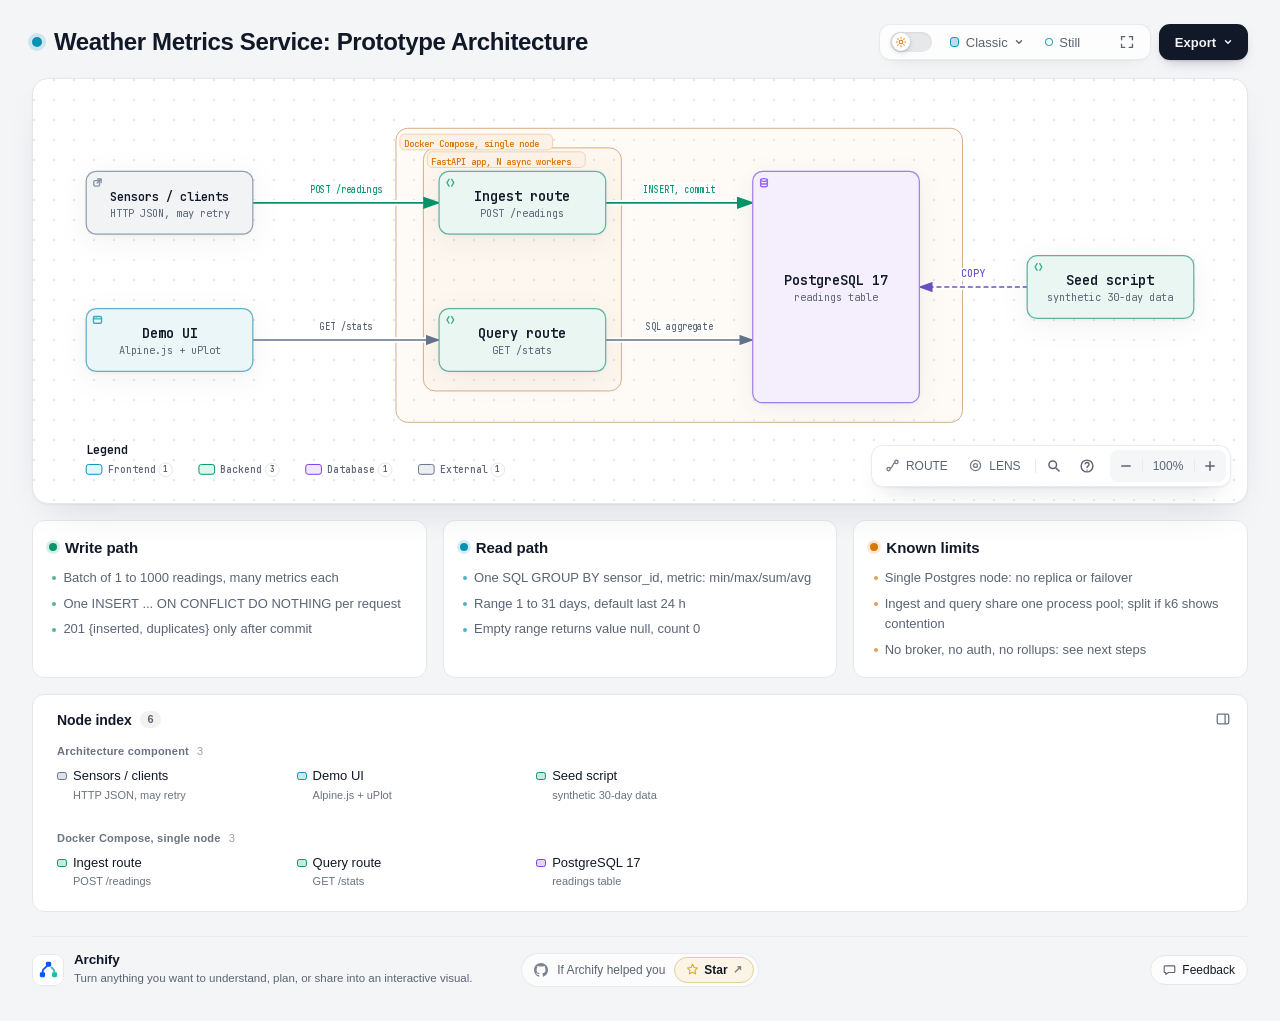
==== commit 43c4b5d7: "docs: simplify architecture and data flow diagrams" ====
--- a/docs/diagrams/architecture.html
+++ b/docs/diagrams/architecture.html
@@ -6172,14 +6172,14 @@
       </div>
     </div>
 
-    <script id="archify-explanations-data" type="application/json">{"sensors":"Sensors are implicit: they exist once their first reading arrives. Retries are safe because ingest is idempotent on (sensor_id, metric, ts).","ui":"One static page served by FastAPI. Picks sensors, metrics, statistic and range, then renders a table and a chart. No build step.","k6":"Measures both paths because the workload profile (ingest- vs query-heavy) is unknown.","api":"Stateless, fully async API. Validates input (tz-aware timestamps, finite values, 1 to 31 day ranges), then acks a write only after the Postgres commit. One asyncpg pool per worker; workers x pool size must stay below max_connections.","db":"One narrow table readings(sensor_id, metric, ts, value) with PRIMARY KEY (sensor_id, metric, ts). The key gives idempotent ingest and serves range queries. Unpartitioned on purpose: partitioning and rollups are documented next steps.","seed":"Bulk-loads N sensors x 30 days of sine-plus-noise data with COPY, for the demo and the data-volume perf sweep."}</script>
+    <script id="archify-explanations-data" type="application/json">{"sensors":"Sensors are implicit: they exist once their first reading arrives. Retries are safe because ingest is idempotent on (sensor_id, metric, ts).","ui":"One static page served by FastAPI. Picks sensors, metrics, statistic and range, then renders a table and a chart. No build step.","ingest":"Validates a batch of 1 to 1000 readings (tz-aware timestamps, finite values, metric name pattern), writes it in one INSERT ... ON CONFLICT DO NOTHING, and returns 201 {inserted, duplicates} only after commit. Retries are no-ops.","query":"Resolves the range (default last 24 h, 1 to 31 days), runs one SQL GROUP BY sensor_id, metric with min/max/sum/avg, and returns null with count 0 for an empty range. The same app also serves the static demo UI.","db":"One narrow table readings(sensor_id, metric, ts, value) with PRIMARY KEY (sensor_id, metric, ts). The key gives idempotent ingest and serves range queries. Unpartitioned on purpose: partitioning and rollups are documented next steps.","seed":"Bulk-loads N sensors x 30 days of sine-plus-noise data with COPY, for the demo and the data-volume perf sweep."}</script>
 
 
     <script id="archify-i18n-data" type="application/json">{"locale":"en","messages":{"viewer.kind.frontend":"Frontend","viewer.kind.backend":"Backend","viewer.kind.database":"Database","viewer.kind.cloud":"Cloud","viewer.kind.security":"Security","viewer.kind.messagebus":"Message bus","viewer.kind.external":"External","viewer.kind.neutral":"Neutral","viewer.kind.node":"Node","viewer.kind.start":"Start","viewer.kind.active":"Active","viewer.kind.waiting":"Waiting","viewer.kind.decision":"Decision","viewer.kind.success":"Success","viewer.kind.failure":"Failure","viewer.toolbar.actions":"Diagram actions","viewer.diagnosis.button":"Code Analysis","viewer.diagnosis.title":"Architecture Diagnosis","viewer.diagnosis.local":"Built into Archify, runs locally","viewer.diagnosis.starMapTitle":"Radial star map","viewer.diagnosis.starMap":"Explore dependencies across files and functions in a radial star map.","viewer.diagnosis.modelTitle":"Rotatable 3D model","viewer.diagnosis.model":"Rotate a 3D model to see how modules connect.","viewer.diagnosis.countsTitle":"Issues per component","viewer.diagnosis.counts":"See issue counts on each component in this diagram, including the most crowded areas, dependency cycles, and dependencies the diagram doesn’t show.","viewer.diagnosis.findingsTitle":"Source and AI fixes","viewer.diagnosis.findings":"Open the source behind each finding and hand it to an AI as a fix task.","viewer.diagnosis.ask":"Ask your AI assistant:","viewer.diagnosis.prompt":"Use Archify to create an architecture diagram for this project and start Architecture Diagnosis.","viewer.diagnosis.copy":"Copy prompt","viewer.theme.toggle.title":"Toggle theme (T)","viewer.theme.toggle":"Toggle color theme","viewer.theme.dark":"Dark","viewer.theme.light":"Light","viewer.preset.choose.title":"Choose visual style (S cycles)","viewer.preset.choose":"Choose visual style","viewer.preset.style":"Style","viewer.preset.menu":"Visual style","viewer.preset.identity":"Visual identity","viewer.preset.cycles":"to cycle","viewer.preset.classic":"Classic","viewer.preset.classic.short":"Classic","viewer.preset.classic.hint":"Stable technical default","viewer.preset.flow":"Signal Flow","viewer.preset.flow.short":"Flow","viewer.preset.flow.hint":"Motion-forward presentation","viewer.preset.blueprint":"Blueprint","viewer.preset.blueprint.hint":"Engineering review","viewer.preset.editorial":"Editorial","viewer.preset.editorial.hint":"Publication and launch notes","viewer.preset.badge.signalFlow":"SIGNAL FLOW","viewer.preset.badge.blueprint":"BLUEPRINT / REV 01","viewer.preset.badge.editorial":"EDITORIAL / FIELD NOTE","viewer.preset.badge.editorialPlate":"ARCHIFY / PLATE 04","viewer.preset.current":"Visual style: {style}. Choose visual style","viewer.motion.live":"Live","viewer.motion.still":"Still","viewer.motion.pause":"Pause motion","viewer.motion.resume":"Resume motion","viewer.motion.reduced":"Motion paused by reduced-motion preference","viewer.motion.hidden":"Motion paused while this page is hidden","viewer.motion.yielding":"Pause motion; currently yielding to {owner}","viewer.motion.yielding.title":"Live preview enabled · yielding to {owner}","viewer.owner.route":"Route Probe","viewer.owner.lens":"Semantic Lens","viewer.owner.relationship":"Relationship Preview","viewer.owner.intent":"Intent Trace","viewer.owner.focus":"semantic focus","viewer.owner.legend":"legend preview","viewer.owner.reader":"reader interaction","viewer.present.enter":"Enter presentation stage","viewer.present.enter.title":"Presentation stage (F)","viewer.present.exit":"Exit presentation stage","viewer.present.exit.title":"Exit presentation stage (F or Escape)","viewer.present.present":"Present","viewer.present.exit.label":"Exit","viewer.export.button":"Export","viewer.export.button.title":"Export diagram (E)","viewer.export.diagram":"Export diagram","viewer.export.menu":"Export","viewer.export.subtitle":"Portable, clean outputs","viewer.export.share":"Share","viewer.export.shareCard":"Share Card","viewer.export.routeShareCard":"Route Share Card","viewer.export.reachShareCard":"Reach Share Card","viewer.export.copyDiagram":"Copy diagram","viewer.export.clipboardPng":"PNG to clipboard","viewer.export.raster":"Raster images","viewer.export.image":"Image","viewer.export.lossless":"Lossless image","viewer.export.compact":"Compact image","viewer.export.modern":"Modern image","viewer.export.vectorMotion":"Vector and motion","viewer.export.vectorMotion.heading":"Vector \u0026 motion","viewer.export.editable":"Editable vector","viewer.export.svg.auto":"SVG · Auto","viewer.export.svg.auto.hint":"Matches host theme","viewer.export.svg.light":"SVG · Light","viewer.export.svg.light.hint":"Always light","viewer.export.svg.dark":"SVG · Dark","viewer.export.svg.dark.hint":"Always dark","viewer.export.motion6s":"6s motion","viewer.export.unsupported":"Not supported by this browser","viewer.export.clipboardUnsupported":"Clipboard image write not supported by this browser","viewer.export.clipboardUnsupported.short":"Clipboard image write not supported in this browser.","viewer.export.motionUnavailable":"Motion capture unavailable in this browser","viewer.export.webmUnavailable":"WebM unavailable in this browser","viewer.export.failed":"Export failed: {message}","viewer.export.unknownVariant":"Unknown Share Card variant: {variant}","viewer.export.routeRequired":"Trace a route before exporting a Route Share Card","viewer.export.reachRequired":"Trace authored reach before exporting a Reach Share Card","viewer.export.unknown":"unknown","viewer.export.routeFailed":"Route Share Card export failed: {message}","viewer.export.reachFailed":"Reach Share Card export failed: {message}","viewer.export.copyFailed":"Copy failed: {message}","viewer.export.copiedPng":"Copied PNG to clipboard","viewer.export.downloadedRoute":"Downloaded Route Share Card","viewer.export.downloadedReach":"Downloaded Reach Share Card","viewer.export.downloadedWebm":"Downloaded WebM","viewer.export.recording":"Recording 6 seconds of motion…","viewer.export.card.routeSummary.one":"Path: {source} → {target} · {count} step","viewer.export.card.routeSummary.other":"Path: {source} → {target} · {count} steps","viewer.export.card.reachSummary":"Authored {direction} from {origin} · {nodes} · {links} · max {hops}","viewer.export.card.node.one":"{count} node","viewer.export.card.node.other":"{count} nodes","viewer.export.card.link.one":"{count} link","viewer.export.card.link.other":"{count} links","viewer.export.card.hop.one":"{count} hop","viewer.export.card.hop.other":"{count} hops","viewer.export.card.routeBadge":"ARCHIFY · ROUTE · {hops}","viewer.export.card.reachBadge":"ARCHIFY · {direction} REACH","viewer.export.direction.upstream":"Upstream","viewer.export.direction.downstream":"Downstream","viewer.export.error.canvasUnavailable":"Canvas unavailable for {label}","viewer.export.error.contextUnavailable":"2D canvas context unavailable for {label}","viewer.export.error.toBlobUnavailable":"canvas.toBlob unavailable for {label}","viewer.export.error.toBlobNull":"canvas.toBlob returned no data for {label}","viewer.export.error.variantsCombined":"Share Card variants cannot be combined","viewer.export.error.viewerState":"Share Card export could not remove temporary viewer state","viewer.export.error.routeState":"Route Card export could not preserve the resolved route safely","viewer.export.error.reachState":"Reach Card export could not preserve authored reach safely","viewer.export.error.webmRequirements":"WebM motion export requires a trace animation and browser MediaRecorder support","viewer.export.error.mediaRecorder":"MediaRecorder failed","viewer.export.error.emptyWebm":"MediaRecorder produced an empty WebM","viewer.export.error.webmBackground":"SVG background could not be loaded for WebM export","viewer.guide.title":"Explore this system","viewer.focus.selectedNodes":"{count} selected nodes","viewer.guide.eyebrow":"Diagram guide","viewer.guide.close":"Close diagram guide","viewer.guide.inspecting":"Inspecting compiled semantics","viewer.guide.actions":"Diagram exploration actions","viewer.guide.find":"Find any node","viewer.guide.find.hint":"Search labels, responsibilities, kinds, and stable IDs.","viewer.guide.route":"Trace a route","viewer.guide.route.aria":"Trace a directed route","viewer.guide.route.hint":"Ask how two semantic nodes connect in authored direction.","viewer.guide.map":"See the whole system","viewer.guide.map.hint":"Open Semantic Radar with a live viewport and stable nodes.","viewer.guide.lens":"Compare semantic kinds","viewer.guide.lens.hint":"Count roles, reveal their traffic, and compare direct authored links.","viewer.guide.present":"Enter Presentation Stage","viewer.guide.present.hint":"Give the live diagram the viewport without changing export.","viewer.guide.shortcuts":"Additional keyboard shortcuts","viewer.guide.shortcut.export":"Export","viewer.guide.shortcut.theme":"Theme","viewer.guide.shortcut.style":"Style","viewer.guide.shortcut.reset":"Reset","viewer.guide.shortcut.zoomIn":"Zoom in","viewer.guide.shortcut.zoomOut":"Zoom out","viewer.guide.shortcut.close":"Close","viewer.guide.credit":"Find Archify useful? A star on GitHub helps","viewer.guide.star":"Star","viewer.feedback.label":"Feedback and support","viewer.feedback.tagline":"Turn anything you want to understand, plan, or share into an interactive visual.","viewer.feedback.trigger":"Feedback","viewer.feedback.issue":"Open an issue","viewer.feedback.issueHint":"Bug report or suggestion","viewer.feedback.email":"Send email","viewer.feedback.copyEmail":"Copy email address","viewer.feedback.starPrompt":"If Archify helped you","viewer.feedback.star":"Star","viewer.feedback.starLabel":"Star Archify on GitHub","viewer.feedback.starTitle":"Support Archify on GitHub","viewer.feedback.starBody":"Every star helps us keep building and sharing it openly.","viewer.guide.facts":"{nodes} · {relationships}","viewer.guide.fact.node.one":"{count} semantic node","viewer.guide.fact.node.other":"{count} semantic nodes","viewer.guide.fact.relationship.one":"{count} relationship","viewer.guide.fact.relationship.other":"{count} relationships","viewer.guide.open":"Open diagram guide","viewer.finder.title":"Find a node","viewer.finder.close":"Close node finder","viewer.finder.placeholder":"Search labels or IDs","viewer.finder.search":"Search diagram nodes","viewer.finder.results":"Diagram nodes","viewer.finder.empty":"No matching nodes","viewer.finder.result.focus":"Focus {label}","viewer.finder.result.routeStart":"Choose {label} as route start","viewer.finder.result.routeTarget":"Choose {label} as route destination, {links}","viewer.finder.status.empty":"No matching nodes","viewer.finder.status.count.one":"{count} matching node","viewer.finder.status.count.other":"{count} matching nodes","viewer.finder.noun.nodes":"nodes","viewer.finder.link.one":"{count} link","viewer.finder.link.other":"{count} links","viewer.finder.result.focus.one":"Focus {label}, {count} related connection","viewer.finder.result.focus.other":"Focus {label}, {count} related connections","viewer.finder.status.filtered":"{visible} of {available} {noun}","viewer.finder.status.all":"{available} {noun}","viewer.passport.eyebrow":"Semantic passport","viewer.passport.metadata":"Node metadata","viewer.passport.evidence":"Verified source evidence","viewer.passport.verified":"Verified source","viewer.passport.verificationScope":"Verified against local Git at the pinned revision. Remote access has not been checked.","viewer.passport.payload":"Payload","viewer.passport.payload.role.request":"Request","viewer.passport.payload.role.response":"Response","viewer.passport.payload.role.flow":"Flow","viewer.passport.payload.diff":"{added} added · {removed} removed · {modified} changed · {unchanged} unchanged","viewer.passport.payload.unchanged":"{count} unchanged fields","viewer.passport.payload.sample":"Sample payload (read-only)","viewer.passport.payload.after":"Payload after this change (read-only)","viewer.passport.payload.before":"Payload before this change (read-only)","viewer.passport.payload.field.added":"Added {path}: {after}","viewer.passport.payload.field.removed":"Removed {path}: {before}","viewer.passport.payload.field.modified":"Changed {path}: {before} → {after}","viewer.passport.payload.field.unchanged":"{path}: {after}","viewer.passport.reach":"Authored reach","viewer.passport.reach.trace":"Trace authored reachability","viewer.passport.upstream":"Upstream","viewer.passport.downstream":"Downstream","viewer.passport.upstream.trace":"Trace upstream authored reachability","viewer.passport.downstream.trace":"Trace downstream authored reachability","viewer.passport.close":"Close semantic passport","viewer.passport.move":"Move semantic passport. Drag, use arrow keys, or press Home to reset.","viewer.passport.copy":"Copy link","viewer.passport.copy.focus":"Copy link to focused node","viewer.passport.relations":"Relations","viewer.passport.relations.show":"Show connected relationships","viewer.passport.relations.hide":"Hide connected relationships","viewer.passport.relations.list":"Connected relationships","viewer.passport.copyRelation":"Copy relation","viewer.passport.copyNode":"Copy node","viewer.passport.copyPinned":"Copy link to pinned relationship","viewer.passport.copySource":"Copy link to source node","viewer.passport.copy.focused.success":"Focused node link copied","viewer.passport.copy.pinned.success":"Pinned relationship link copied","viewer.passport.copy.focused.failed":"Could not copy focused node link","viewer.passport.copy.pinned.failed":"Could not copy pinned relationship link","viewer.passport.relationship.none":"No connected relationships","viewer.passport.relationship.count.one":"{count} relation","viewer.passport.relationship.count.other":"{count} relations","viewer.passport.relationship.show.one":"Show {count} connected relationship","viewer.passport.relationship.show.other":"Show {count} connected relationships","viewer.passport.relationship.summary":"{out} outgoing · {in} incoming{loops}","viewer.passport.relationship.loops":" · {count} loop","viewer.passport.relationship.explorer":"Direct relationship explorer","viewer.passport.relationship.help":"Use arrow keys to explore relationships. Press Enter or Space to pin details; Escape clears.","viewer.passport.relationship.loopsBack":"loops back","viewer.passport.relationship.connectsTo":"connects to","viewer.passport.relationship.connectsFrom":"connects from","viewer.passport.relationship.pinned":"Pinned relationship · {from} → {to} · {label}","viewer.passport.relationship.inspect":"Inspect relationship {index} of {total}: {from} to {to}, {label}. Press Enter for details.","viewer.passport.relationship.group.out":"Outgoing","viewer.passport.relationship.group.in":"Incoming","viewer.passport.relationship.group.loop":"Self loops","viewer.passport.relationship.row":"{group}: {relationship}, {neighbor}","viewer.passport.relationship.direction.out":"OUT →","viewer.passport.relationship.direction.in":"← IN","viewer.passport.relationship.direction.loop":"LOOP","viewer.passport.sourceCount.one":"{count} verified source reference","viewer.passport.sourceCount.other":"{count} verified source references","viewer.passport.repository.open":"Open verified repository revision {revision}","viewer.passport.source.open":"Open verified source {path} at revision {revision}","viewer.passport.source.openLink":"Open ↗","viewer.passport.reach.upstream.one":"Trace {count} upstream authored node","viewer.passport.reach.upstream.other":"Trace {count} upstream authored nodes","viewer.passport.reach.downstream.one":"Trace {count} downstream authored node","viewer.passport.reach.downstream.other":"Trace {count} downstream authored nodes","viewer.passport.reach.noUpstream":"No upstream authored nodes","viewer.passport.reach.noDownstream":"No downstream authored nodes","viewer.passport.reach.status":"{direction} · {nodes} nodes · {links} links · max {hops} hops","viewer.route.eyebrow":"Path","viewer.route.start":"Click where the path starts","viewer.route.start.find":"Find start","viewer.route.start.find.aria":"Find a route start","viewer.route.copy":"Copy link","viewer.route.copy.aria":"Copy link to traced route","viewer.route.clear":"Clear","viewer.route.clear.aria":"Clear route probe","viewer.route.traced":"Path","viewer.route.pickTwo":"Click two nodes on the diagram","viewer.route.pickOne":"Click a node on the diagram","viewer.route.controls":"Route journey controls","viewer.route.previous":"Previous route position","viewer.route.play":"Play route journey","viewer.route.pause":"Pause route journey","viewer.route.replay":"Replay route journey","viewer.route.next":"Next route position","viewer.route.journey":"Journey","viewer.route.pause.label":"Pause","viewer.route.replay.label":"Replay","viewer.route.overview":"Overview","viewer.route.overview.aria":"Show complete route overview","viewer.route.instructions":"Click a start, then an end. Paths follow the arrows.","viewer.route.destination":"Where does the path from {label} end?","viewer.route.destination.find":"Find target","viewer.route.destination.find.aria":"Find a reachable route destination","viewer.route.differentDestination":"Choose a different destination","viewer.route.distinct":"Pick two different nodes.","viewer.route.unreachable":"Cannot reach {label} from here","viewer.route.unreachable.detail":"{target} cannot be reached from {source} along the arrows. Pick a highlighted node.","viewer.route.start.instructions":"Next, pick the end. Only nodes you can reach will light up.","viewer.route.copy.success":"Traced route link copied","viewer.route.copy.failed":"Could not copy traced route link","viewer.route.position":"Route position {index} of {total}: {label}","viewer.route.step":"Step {index} of {total} · {phase} · {label}","viewer.route.motionRequired":"Automatic journey requires Live motion","viewer.route.trigger.clear":"Clear traced route","viewer.route.overview.status":"{nodes} · {hops} · shortest path","viewer.route.overview.node.one":"{count} node","viewer.route.overview.node.other":"{count} nodes","viewer.route.overview.hop.one":"{count} step","viewer.route.overview.hop.other":"{count} steps","viewer.route.phase.playing":"Playing","viewer.route.phase.complete":"Complete","viewer.route.phase.inspecting":"Inspecting","viewer.route.destination.count.one":"{count} reachable node is highlighted. Click it.","viewer.route.destination.count.other":"{count} reachable nodes are highlighted. Click one.","viewer.route.noOutgoing":"No arrows lead out of this node. Clear it and pick another start.","viewer.route.result.title":"{source} to {target}","viewer.route.finder.source.title":"Choose route start","viewer.route.finder.source.placeholder":"Search route sources","viewer.route.finder.source.empty":"No matching route sources","viewer.route.finder.source.results":"Nodes that can start a route","viewer.route.finder.source.noun":"route sources","viewer.route.finder.source.badge":"start","viewer.route.finder.target.title":"Destination from {label}","viewer.route.finder.target.placeholder":"Search reachable destinations","viewer.route.finder.target.empty":"No matching reachable destinations","viewer.route.finder.target.results":"Reachable route destinations","viewer.route.finder.target.noun":"reachable destinations","viewer.route.hop.one":"{count} hop","viewer.route.hop.other":"{count} hops","viewer.lens.eyebrow":"Semantic lens","viewer.lens.title":"Compare system roles","viewer.lens.close":"Close semantic lens","viewer.lens.instruction":"Choose up to two semantic kinds. One reveals its real traffic; two compare only direct authored relationships.","viewer.lens.kinds":"Semantic kinds","viewer.lens.choose":"Choose a kind to inspect its nodes and touching relationships.","viewer.lens.copy":"Copy link to semantic lens","viewer.lens.clear":"Clear semantic lens","viewer.lens.open":"Open semantic lens","viewer.lens.openActive":"Open active semantic lens","viewer.lens.legend":"Semantic legend","viewer.lens.legend.inspect.one":"Inspect {label}, {count} node","viewer.lens.legend.inspect.other":"Inspect {label}, {count} nodes","viewer.lens.kind.count.one":"{label}, {count} node","viewer.lens.kind.count.other":"{label}, {count} nodes","viewer.lens.compare.one":"{first} → {second}: {forward} · {second} → {first}: {reverse} · {count} direct relationship","viewer.lens.compare.other":"{first} → {second}: {forward} · {second} → {first}: {reverse} · {count} direct relationships","viewer.lens.single":"{nodes} · {relationships} · connected peers remain visible","viewer.lens.node.one":"{count} {label} node","viewer.lens.node.other":"{count} {label} nodes","viewer.lens.relationship.one":"{count} touching relationship","viewer.lens.relationship.other":"{count} touching relationships","viewer.radar.title":"Semantic radar","viewer.radar.building":"Building overview","viewer.radar.openFull":"Open full semantic radar","viewer.radar.open":"Open radar","viewer.radar.close":"Close semantic radar","viewer.radar.surface":"Diagram overview. Click a node to focus it, or use arrow keys to pan.","viewer.radar.click":"Click node","viewer.radar.drag":"Drag to pan","viewer.radar.space":"Semantic radar needs more MAP space.","viewer.radar.nodes":"Semantic diagram radar nodes","viewer.radar.focus":"Focus {label} from Semantic Radar","viewer.radar.status":"{count} nodes · {viewport}","viewer.radar.fullMap":"{count} nodes · full map","viewer.radar.compacted":"Radar compacted to avoid covering the Semantic Passport or MAP controls.","viewer.radar.cancelWaiting":"Cancel semantic radar waiting for more MAP space","viewer.radar.needsSpace":"Semantic radar needs more visible MAP space","viewer.radar.viewport.full":"full map","viewer.radar.viewport.width":"{percent}% width","viewer.radar.viewport.scale":"{percent}% viewport","viewer.nav.controls":"Diagram view controls","viewer.nav.route":"Trace a directed route","viewer.nav.route.title":"Trace route (R)","viewer.nav.route.short":"ROUTE","viewer.nav.radar":"Open semantic radar","viewer.nav.radar.title":"Semantic radar (M)","viewer.nav.radar.short":"MAP","viewer.nav.lens":"Open semantic lens","viewer.nav.lens.title":"Semantic lens (L)","viewer.nav.lens.short":"LENS","viewer.nav.find":"Find a node","viewer.nav.find.title":"Find a node (/)","viewer.outline.title":"Node index","viewer.rail.show":"Notes \u0026 index","viewer.rail.controls":"Side panel","viewer.rail.collapse":"Collapse side panel","viewer.rail.bottom":"Move panel below the diagram","viewer.rail.right":"Move panel beside the diagram","viewer.nav.guide":"Open diagram guide","viewer.nav.guide.title":"Diagram guide (?)","viewer.nav.zoomOut":"Zoom out","viewer.nav.zoomOut.title":"Zoom out (-)","viewer.nav.reset":"Reset diagram view","viewer.nav.reset.title":"Reset view (0)","viewer.nav.read":"READ","viewer.nav.zoomIn":"Zoom in","viewer.nav.zoomIn.title":"Zoom in (+)","viewer.nav.camera":"{hint}. Reset diagram view","viewer.nav.camera.title":"{semantic}{hint} · reset view (0)","viewer.nav.camera.semantic":"Semantic camera active · ","viewer.nav.level.map":"MAP","viewer.nav.level.read":"READ","viewer.nav.level.full":"FULL","viewer.nav.level.auto":"AUTO","viewer.nav.detail.map":"Zoom in to reveal relationship labels and node context","viewer.nav.detail.read":"Zoom in again to reveal tags and annotations","viewer.nav.detail.full":"Full diagram detail","viewer.intent.summary":"{label}. {out} outgoing, {in} incoming{loops}. {total} connections. Press Enter for details.","viewer.intent.loops":", {count} self loop","viewer.common.copied":"Copied","viewer.common.copyFailed":"Copy failed","viewer.common.copyLink":"Copy link","viewer.common.clear":"Clear","viewer.common.close":"Close","viewer.passport.explain":"Explain","viewer.passport.explain.show":"Show the explanation for this node","viewer.passport.explanation":"Explanation","viewer.passport.explanation.back":"{label} explanation. Activate to return to the passport","viewer.passport.explanation.backLink":"Back to passport","viewer.passport.drilldowns":"Child diagrams","viewer.passport.drilldowns.list":"Open a child diagram","viewer.passport.drilldowns.hint":"Ctrl+click or double-click opens the first entry","viewer.passport.drilldowns.open":"Open {label}","viewer.passport.back":"Back to parent","viewer.passport.back.aria":"Return to the parent diagram","viewer.nav.back":"Back","viewer.nav.back.title":"Return to the parent diagram"}}</script>
     <!-- Main Diagram -->
     <div class="diagram-container" data-detail-level="read"
          data-preset-badge-editorial-plate="ARCHIFY / PLATE 04">
-      <svg viewBox="0 0 863 326" role="img" lang="en" aria-labelledby="archify-diagram-title archify-diagram-description" data-animation="trace" data-preset="classic" data-quality-profile="showcase" data-node-ui="" data-reader-fit="intrinsic-height" data-reader-min-text="7.5" data-reader-primary-text="14">
+      <svg viewBox="0 0 1210 404" role="img" lang="en" aria-labelledby="archify-diagram-title archify-diagram-description" data-animation="trace" data-preset="classic" data-quality-profile="showcase" data-node-ui="" data-reader-fit="intrinsic-height" data-reader-min-text="7.5" data-reader-primary-text="14">
         <title id="archify-diagram-title">Weather Metrics Service: Prototype Architecture</title>
         <desc id="archify-diagram-description">An architecture diagram generated by Archify.</desc>
         <!-- Definitions -->
@@ -6226,151 +6226,155 @@
         <rect width="100%" height="100%" fill="url(#grid)" />
 
         <!-- Boundaries (behind everything) -->
-        <rect data-graph-role="structural-frame" data-composition-frame-kind="region" data-composition-frame-id="0" data-composition-frame-label="Docker Compose, single node" x="316.2" y="48" width="506.00000000000006" height="122" rx="12" class="c-region" stroke-width="1"/>
+        <rect data-graph-role="structural-frame" data-composition-frame-kind="region" data-composition-frame-id="0" data-composition-frame-label="Docker Compose, single node" x="356" y="36" width="578" height="300" rx="12" class="c-region" stroke-width="1"/>
+
+        <rect data-graph-role="structural-frame" data-composition-frame-kind="region" data-composition-frame-id="1" data-composition-frame-label="FastAPI app, N async workers" x="384" y="56" width="202" height="248" rx="12" class="c-region" stroke-width="1"/>
 
         <!-- Connection paths (before components for correct z-order) -->
         <g data-graph-role="automatic-crossover" style="--step:0">
-          <path data-graph-role="automatic-crossover-underlay" d="M 221.5 114 L 346.2 114" fill="none" stroke="var(--mask)" stroke-width="5.8" stroke-linecap="round" stroke-linejoin="round" pointer-events="none"/>
-          <path data-edge-from="sensors" data-edge-to="api" data-edge-label="POST /readings" data-edge-key="0" data-edge-id="ingest" data-composition-points="221.5,114;346.2,114" data-composition-crossover="halo" data-composition-independent="true" d="M 221.5 114 L 346.2 114" class="a-emphasis" data-animate="edge" style="--step:0" stroke-width="1.8" marker-end="url(#arrowhead-emphasis)"/>
+          <path data-graph-role="automatic-crossover-underlay" d="M 210 112 L 400 112" fill="none" stroke="var(--mask)" stroke-width="5.8" stroke-linecap="round" stroke-linejoin="round" pointer-events="none"/>
+          <path data-edge-from="sensors" data-edge-to="ingest" data-edge-label="POST /readings" data-edge-key="0" data-edge-id="ingest-call" data-composition-points="210,112;400,112" data-composition-crossover="halo" data-composition-independent="true" d="M 210 112 L 400 112" class="a-emphasis" data-animate="edge" style="--step:0" stroke-width="1.8" marker-end="url(#arrowhead-emphasis)"/>
         </g>
         <g data-graph-role="automatic-crossover" style="--step:1">
-          <path data-graph-role="automatic-crossover-underlay" d="M 302.2 198 L 302.2 142 Q 302.2 134 310.2 134 L 346.2 134" fill="none" stroke="var(--mask)" stroke-width="5.5" stroke-linecap="round" stroke-linejoin="round" pointer-events="none"/>
-          <path data-edge-from="ui" data-edge-to="api" data-edge-label="GET /stats" data-edge-key="1" data-edge-id="query" data-composition-points="302.2,198;302.2,134;346.2,134" data-composition-crossover="halo" data-composition-independent="true" d="M 302.2 198 L 302.2 142 Q 302.2 134 310.2 134 L 346.2 134" class="a-default" data-animate="edge" style="--step:1" stroke-width="1.5" marker-end="url(#arrowhead)"/>
+          <path data-graph-role="automatic-crossover-underlay" d="M 570 112 L 720 112" fill="none" stroke="var(--mask)" stroke-width="5.8" stroke-linecap="round" stroke-linejoin="round" pointer-events="none"/>
+          <path data-edge-from="ingest" data-edge-to="db" data-edge-label="INSERT, commit" data-edge-key="1" data-edge-id="insert" data-composition-points="570,112;720,112" data-composition-crossover="halo" data-composition-independent="true" d="M 570 112 L 720 112" class="a-emphasis" data-animate="edge" style="--step:1" stroke-width="1.8" marker-end="url(#arrowhead-emphasis)"/>
         </g>
         <g data-graph-role="automatic-crossover" style="--step:2">
-          <path data-graph-role="automatic-crossover-underlay" d="M 434.2 198 L 434.2 150" fill="none" stroke="var(--mask)" stroke-width="5.5" stroke-linecap="round" stroke-linejoin="round" pointer-events="none"/>
-          <path data-edge-from="k6" data-edge-to="api" data-edge-label="load" data-edge-key="2" data-edge-id="load" data-composition-points="434.2,198;434.2,150" data-composition-crossover="halo" data-composition-independent="true" d="M 434.2 198 L 434.2 150" class="a-dashed" data-animate="edge" style="--step:2" stroke-width="1.5" marker-end="url(#arrowhead-dashed)"/>
+          <path data-graph-role="automatic-crossover-underlay" d="M 210 252 L 400 252" fill="none" stroke="var(--mask)" stroke-width="5.5" stroke-linecap="round" stroke-linejoin="round" pointer-events="none"/>
+          <path data-edge-from="ui" data-edge-to="query" data-edge-label="GET /stats" data-edge-key="2" data-edge-id="query-call" data-composition-points="210,252;400,252" data-composition-crossover="halo" data-composition-independent="true" d="M 210 252 L 400 252" class="a-default" data-animate="edge" style="--step:2" stroke-width="1.5" marker-end="url(#arrowhead)"/>
         </g>
         <g data-graph-role="automatic-crossover" style="--step:3">
-          <path data-graph-role="automatic-crossover-underlay" d="M 522.2 114 L 616.2 114" fill="none" stroke="var(--mask)" stroke-width="5.8" stroke-linecap="round" stroke-linejoin="round" pointer-events="none"/>
-          <path data-edge-from="api" data-edge-to="db" data-edge-label="SQL via asyncpg" data-edge-key="3" data-edge-id="sql" data-composition-points="522.2,114;616.2,114" data-composition-crossover="halo" data-composition-independent="true" d="M 522.2 114 L 616.2 114" class="a-emphasis" data-animate="edge" style="--step:3" stroke-width="1.8" marker-end="url(#arrowhead-emphasis)"/>
+          <path data-graph-role="automatic-crossover-underlay" d="M 570 252 L 720 252" fill="none" stroke="var(--mask)" stroke-width="5.5" stroke-linecap="round" stroke-linejoin="round" pointer-events="none"/>
+          <path data-edge-from="query" data-edge-to="db" data-edge-label="SQL aggregate" data-edge-key="3" data-edge-id="aggregate" data-composition-points="570,252;720,252" data-composition-crossover="halo" data-composition-independent="true" d="M 570 252 L 720 252" class="a-default" data-animate="edge" style="--step:3" stroke-width="1.5" marker-end="url(#arrowhead)"/>
         </g>
         <g data-graph-role="automatic-crossover" style="--step:4">
-          <path data-graph-role="automatic-crossover-underlay" d="M 704.2 198 L 704.2 150" fill="none" stroke="var(--mask)" stroke-width="5.5" stroke-linecap="round" stroke-linejoin="round" pointer-events="none"/>
-          <path data-edge-from="seed" data-edge-to="db" data-edge-label="COPY" data-edge-key="4" data-edge-id="copy" data-composition-points="704.2,198;704.2,150" data-composition-crossover="halo" data-composition-independent="true" d="M 704.2 198 L 704.2 150" class="a-dashed" data-animate="edge" style="--step:4" stroke-width="1.5" marker-end="url(#arrowhead-dashed)"/>
+          <path data-graph-role="automatic-crossover-underlay" d="M 1000 198 L 890 198" fill="none" stroke="var(--mask)" stroke-width="5.5" stroke-linecap="round" stroke-linejoin="round" pointer-events="none"/>
+          <path data-edge-from="seed" data-edge-to="db" data-edge-label="COPY" data-edge-key="4" data-edge-id="copy" data-composition-points="1000,198;890,198" data-composition-crossover="halo" data-composition-independent="true" d="M 1000 198 L 890 198" class="a-dashed" data-animate="edge" style="--step:4" stroke-width="1.5" marker-end="url(#arrowhead-dashed)"/>
         </g>
 
         <!-- Components -->
         <g id="node-sensors" data-node-id="sensors" data-node-label="Sensors / clients" tabindex="0" role="button" aria-label="Focus Sensors / clients, HTTP JSON, may retry, Architecture component" aria-pressed="false" data-node-kind="external" data-node-sublabel="HTTP JSON, may retry" data-node-context="Architecture component">
           <title>Sensors / clients · HTTP JSON, may retry · Architecture component</title>
-          <rect x="45.5" y="94" width="176" height="60" rx="8" class="c-mask"/>
-          <rect x="45.5" y="94" width="176" height="60" rx="8" class="c-external" data-animate="node" style="--step:0" stroke-width="1.5"/>
-          <g aria-hidden="true" data-semantic-sigil="external" class="semantic-sigil s-external" transform="translate(51.5 100) scale(0.6875)">
+          <rect x="40" y="80" width="170" height="64" rx="8" class="c-mask"/>
+          <rect x="40" y="80" width="170" height="64" rx="8" class="c-external" data-animate="node" style="--step:0" stroke-width="1.5"/>
+          <g aria-hidden="true" data-semantic-sigil="external" class="semantic-sigil s-external" transform="translate(46 86) scale(0.6875)">
             <rect x="2.5" y="5" width="8.5" height="8" rx="1.5"/>
             <path d="M8 2.5h5.5V8M13.5 2.5 7.5 8.5"/>
           </g>
-          <text data-node-label="" data-detail-anchor="" x="133.5" y="122" class="t-primary" font-size="12.5" font-weight="600" text-anchor="middle">Sensors / clients</text>
-        <text data-detail="context" x="133.5" y="138" class="t-muted" font-size="10.5" text-anchor="middle">HTTP JSON, may retry</text>
+          <text data-node-label="" data-detail-anchor="" x="125" y="110" class="t-primary" font-size="11.9" font-weight="600" text-anchor="middle">Sensors / clients</text>
+        <text data-detail="context" x="125" y="126" class="t-muted" font-size="10.5" text-anchor="middle">HTTP JSON, may retry</text>
         </g>
 
         <g id="node-ui" data-node-id="ui" data-node-label="Demo UI" tabindex="0" role="button" aria-label="Focus Demo UI, Alpine.js + uPlot, Architecture component" aria-pressed="false" data-node-kind="frontend" data-node-sublabel="Alpine.js + uPlot" data-node-context="Architecture component">
           <title>Demo UI · Alpine.js + uPlot · Architecture component</title>
-          <rect x="198.2" y="198" width="120" height="60" rx="8" class="c-mask"/>
-          <rect x="198.2" y="198" width="120" height="60" rx="8" class="c-frontend" data-animate="node" style="--step:1" stroke-width="1.5"/>
-          <g aria-hidden="true" data-semantic-sigil="frontend" class="semantic-sigil s-frontend" transform="translate(204.2 204) scale(0.6875)">
+          <rect x="40" y="220" width="170" height="64" rx="8" class="c-mask"/>
+          <rect x="40" y="220" width="170" height="64" rx="8" class="c-frontend" data-animate="node" style="--step:2" stroke-width="1.5"/>
+          <g aria-hidden="true" data-semantic-sigil="frontend" class="semantic-sigil s-frontend" transform="translate(46 226) scale(0.6875)">
             <rect x="2" y="3" width="12" height="10" rx="2"/>
             <path d="M2 6.5h12"/>
             <circle cx="4.1" cy="4.8" r=".7" class="sigil-fill"/>
             <circle cx="6.3" cy="4.8" r=".7" class="sigil-fill"/>
           </g>
-          <text data-node-label="" data-detail-anchor="" x="258.2" y="226" class="t-primary" font-size="14" font-weight="600" text-anchor="middle">Demo UI</text>
-        <text data-detail="context" x="258.2" y="242" class="t-muted" font-size="10.5" text-anchor="middle">Alpine.js + uPlot</text>
+          <text data-node-label="" data-detail-anchor="" x="125" y="250" class="t-primary" font-size="14" font-weight="600" text-anchor="middle">Demo UI</text>
+        <text data-detail="context" x="125" y="266" class="t-muted" font-size="10.5" text-anchor="middle">Alpine.js + uPlot</text>
         </g>
 
-        <g id="node-k6" data-node-id="k6" data-node-label="k6 load test" tabindex="0" role="button" aria-label="Focus k6 load test, ingest + query scenarios, Architecture component" aria-pressed="false" data-node-kind="external" data-node-sublabel="ingest + query scenarios" data-node-context="Architecture component">
-          <title>k6 load test · ingest + query scenarios · Architecture component</title>
-          <rect x="346.2" y="198" width="176" height="60" rx="8" class="c-mask"/>
-          <rect x="346.2" y="198" width="176" height="60" rx="8" class="c-external" data-animate="node" style="--step:2" stroke-width="1.5"/>
-          <g aria-hidden="true" data-semantic-sigil="external" class="semantic-sigil s-external" transform="translate(352.2 204) scale(0.6875)">
-            <rect x="2.5" y="5" width="8.5" height="8" rx="1.5"/>
-            <path d="M8 2.5h5.5V8M13.5 2.5 7.5 8.5"/>
-          </g>
-          <text data-node-label="" data-detail-anchor="" x="434.2" y="226" class="t-primary" font-size="14" font-weight="600" text-anchor="middle">k6 load test</text>
-        <text data-detail="context" x="434.2" y="242" class="t-muted" font-size="10.5" text-anchor="middle">ingest + query scenarios</text>
-        </g>
-
-        <g id="node-api" data-node-id="api" data-node-label="FastAPI" tabindex="0" role="button" aria-label="Focus FastAPI, async, N uvicorn workers, Docker Compose, single node" aria-pressed="false" data-node-kind="backend" data-node-sublabel="async, N uvicorn workers" data-node-tag="Pydantic v2" data-node-context="Docker Compose, single node">
-          <title>FastAPI · async, N uvicorn workers · Docker Compose, single node · Pydantic v2</title>
-          <rect x="346.2" y="78" width="176" height="72" rx="8" class="c-mask"/>
-          <rect x="346.2" y="78" width="176" height="72" rx="8" class="c-backend" data-animate="node" style="--step:1" stroke-width="1.5"/>
-          <g aria-hidden="true" data-semantic-sigil="backend" class="semantic-sigil s-backend" transform="translate(352.2 84) scale(0.6875)">
+        <g id="node-ingest" data-node-id="ingest" data-node-label="Ingest route" tabindex="0" role="button" aria-label="Focus Ingest route, POST /readings, Docker Compose, single node › FastAPI app, N async workers" aria-pressed="false" data-node-kind="backend" data-node-sublabel="POST /readings" data-node-context="Docker Compose, single node › FastAPI app, N async workers">
+          <title>Ingest route · POST /readings · Docker Compose, single node › FastAPI app, N async workers</title>
+          <rect x="400" y="80" width="170" height="64" rx="8" class="c-mask"/>
+          <rect x="400" y="80" width="170" height="64" rx="8" class="c-backend" data-animate="node" style="--step:1" stroke-width="1.5"/>
+          <g aria-hidden="true" data-semantic-sigil="backend" class="semantic-sigil s-backend" transform="translate(406 86) scale(0.6875)">
             <path d="M6 3 3 8l3 5M10 3l3 5-3 5"/>
           </g>
-          <text data-node-label="" data-detail-anchor="" x="434.2" y="112" class="t-primary" font-size="14" font-weight="600" text-anchor="middle">FastAPI</text>
-        <text data-detail="context" x="434.2" y="128" class="t-muted" font-size="10.5" text-anchor="middle">async, N uvicorn workers</text>
-        <text data-detail="fine" x="434.2" y="142" class="t-backend" font-size="7" text-anchor="middle">Pydantic v2</text>
+          <text data-node-label="" data-detail-anchor="" x="485" y="110" class="t-primary" font-size="14" font-weight="600" text-anchor="middle">Ingest route</text>
+        <text data-detail="context" x="485" y="126" class="t-muted" font-size="10.5" text-anchor="middle">POST /readings</text>
         </g>
 
-        <g id="node-db" data-node-id="db" data-node-label="PostgreSQL 17" tabindex="0" role="button" aria-label="Focus PostgreSQL 17, readings table, PK index, Docker Compose, single node" aria-pressed="false" data-node-kind="database" data-node-sublabel="readings table, PK index" data-node-tag="durable" data-node-context="Docker Compose, single node">
-          <title>PostgreSQL 17 · readings table, PK index · Docker Compose, single node · durable</title>
-          <rect x="616.2" y="78" width="176" height="72" rx="8" class="c-mask"/>
-          <rect x="616.2" y="78" width="176" height="72" rx="8" class="c-database" data-animate="node" style="--step:4" stroke-width="1.5"/>
-          <g aria-hidden="true" data-semantic-sigil="database" class="semantic-sigil s-database" transform="translate(622.2 84) scale(0.6875)">
+        <g id="node-query" data-node-id="query" data-node-label="Query route" tabindex="0" role="button" aria-label="Focus Query route, GET /stats, Docker Compose, single node › FastAPI app, N async workers" aria-pressed="false" data-node-kind="backend" data-node-sublabel="GET /stats" data-node-context="Docker Compose, single node › FastAPI app, N async workers">
+          <title>Query route · GET /stats · Docker Compose, single node › FastAPI app, N async workers</title>
+          <rect x="400" y="220" width="170" height="64" rx="8" class="c-mask"/>
+          <rect x="400" y="220" width="170" height="64" rx="8" class="c-backend" data-animate="node" style="--step:3" stroke-width="1.5"/>
+          <g aria-hidden="true" data-semantic-sigil="backend" class="semantic-sigil s-backend" transform="translate(406 226) scale(0.6875)">
+            <path d="M6 3 3 8l3 5M10 3l3 5-3 5"/>
+          </g>
+          <text data-node-label="" data-detail-anchor="" x="485" y="250" class="t-primary" font-size="14" font-weight="600" text-anchor="middle">Query route</text>
+        <text data-detail="context" x="485" y="266" class="t-muted" font-size="10.5" text-anchor="middle">GET /stats</text>
+        </g>
+
+        <g id="node-db" data-node-id="db" data-node-label="PostgreSQL 17" tabindex="0" role="button" aria-label="Focus PostgreSQL 17, readings table, Docker Compose, single node" aria-pressed="false" data-node-kind="database" data-node-sublabel="readings table" data-node-context="Docker Compose, single node">
+          <title>PostgreSQL 17 · readings table · Docker Compose, single node</title>
+          <rect x="720" y="80" width="170" height="236" rx="8" class="c-mask"/>
+          <rect x="720" y="80" width="170" height="236" rx="8" class="c-database" data-animate="node" style="--step:2" stroke-width="1.5"/>
+          <g aria-hidden="true" data-semantic-sigil="database" class="semantic-sigil s-database" transform="translate(726 86) scale(0.6875)">
             <ellipse cx="8" cy="4" rx="5" ry="2"/>
             <path d="M3 4v8c0 1.1 2.2 2 5 2s5-.9 5-2V4M3 8c0 1.1 2.2 2 5 2s5-.9 5-2"/>
           </g>
-          <text data-node-label="" data-detail-anchor="" x="704.2" y="112" class="t-primary" font-size="14" font-weight="600" text-anchor="middle">PostgreSQL 17</text>
-        <text data-detail="context" x="704.2" y="128" class="t-muted" font-size="10.5" text-anchor="middle">readings table, PK index</text>
-        <text data-detail="fine" x="704.2" y="142" class="t-database" font-size="7" text-anchor="middle">durable</text>
+          <text data-node-label="" data-detail-anchor="" x="805" y="196" class="t-primary" font-size="14" font-weight="600" text-anchor="middle">PostgreSQL 17</text>
+        <text data-detail="context" x="805" y="212" class="t-muted" font-size="10.5" text-anchor="middle">readings table</text>
         </g>
 
         <g id="node-seed" data-node-id="seed" data-node-label="Seed script" tabindex="0" role="button" aria-label="Focus Seed script, synthetic 30-day data, Architecture component" aria-pressed="false" data-node-kind="backend" data-node-sublabel="synthetic 30-day data" data-node-context="Architecture component">
           <title>Seed script · synthetic 30-day data · Architecture component</title>
-          <rect x="616.2" y="198" width="176" height="60" rx="8" class="c-mask"/>
-          <rect x="616.2" y="198" width="176" height="60" rx="8" class="c-backend" data-animate="node" style="--step:4" stroke-width="1.5"/>
-          <g aria-hidden="true" data-semantic-sigil="backend" class="semantic-sigil s-backend" transform="translate(622.2 204) scale(0.6875)">
+          <rect x="1000" y="166" width="170" height="64" rx="8" class="c-mask"/>
+          <rect x="1000" y="166" width="170" height="64" rx="8" class="c-backend" data-animate="node" style="--step:4" stroke-width="1.5"/>
+          <g aria-hidden="true" data-semantic-sigil="backend" class="semantic-sigil s-backend" transform="translate(1006 172) scale(0.6875)">
             <path d="M6 3 3 8l3 5M10 3l3 5-3 5"/>
           </g>
-          <text data-node-label="" data-detail-anchor="" x="704.2" y="226" class="t-primary" font-size="14" font-weight="600" text-anchor="middle">Seed script</text>
-        <text data-detail="context" x="704.2" y="242" class="t-muted" font-size="10.5" text-anchor="middle">synthetic 30-day data</text>
+          <text data-node-label="" data-detail-anchor="" x="1085" y="196" class="t-primary" font-size="14" font-weight="600" text-anchor="middle">Seed script</text>
+        <text data-detail="context" x="1085" y="212" class="t-muted" font-size="10.5" text-anchor="middle">synthetic 30-day data</text>
         </g>
 
         <!-- Connection labels -->
-        <g data-detail="context" data-edge-from="sensors" data-edge-to="api" data-edge-label="POST /readings" data-edge-key="0" data-edge-id="ingest">
-          <rect x="236.9" y="99" width="77.2" height="14" rx="3" class="c-mask"/>
-          <text x="275.5" y="109" class="t-edge-emphasis" font-size="10" font-weight="500" textLength="73.2" lengthAdjust="spacingAndGlyphs" text-anchor="middle">POST /readings</text>
+        <g data-detail="context" data-edge-from="sensors" data-edge-to="ingest" data-edge-label="POST /readings" data-edge-key="0" data-edge-id="ingest-call">
+          <rect x="266.4" y="92" width="77.2" height="14" rx="3" class="c-mask"/>
+          <text x="305" y="102" class="t-edge-emphasis" font-size="10" font-weight="500" textLength="73.2" lengthAdjust="spacingAndGlyphs" text-anchor="middle">POST /readings</text>
         </g>
-        <g data-detail="context" data-edge-from="ui" data-edge-to="api" data-edge-label="GET /stats" data-edge-key="1" data-edge-id="query">
-          <rect x="238.2" y="159" width="58" height="14" rx="3" class="c-mask"/>
-          <text x="267.2" y="169" class="t-edge-default" font-size="10" font-weight="500" textLength="54" lengthAdjust="spacingAndGlyphs" text-anchor="middle">GET /stats</text>
+        <g data-detail="context" data-edge-from="ingest" data-edge-to="db" data-edge-label="INSERT, commit" data-edge-key="1" data-edge-id="insert">
+          <rect x="606.4" y="92" width="77.2" height="14" rx="3" class="c-mask"/>
+          <text x="645" y="102" class="t-edge-emphasis" font-size="10" font-weight="500" textLength="73.2" lengthAdjust="spacingAndGlyphs" text-anchor="middle">INSERT, commit</text>
         </g>
-        <g data-detail="context" data-edge-from="k6" data-edge-to="api" data-edge-label="load" data-edge-key="2" data-edge-id="load">
-          <rect x="403.2" y="172" width="30" height="14" rx="3" class="c-mask"/>
-          <text x="418.2" y="182" class="t-edge-dashed" font-size="10" font-weight="500" text-anchor="middle">load</text>
+        <g data-detail="context" data-edge-from="ui" data-edge-to="query" data-edge-label="GET /stats" data-edge-key="2" data-edge-id="query-call">
+          <rect x="276" y="232" width="58" height="14" rx="3" class="c-mask"/>
+          <text x="305" y="242" class="t-edge-default" font-size="10" font-weight="500" textLength="54" lengthAdjust="spacingAndGlyphs" text-anchor="middle">GET /stats</text>
         </g>
-        <g data-detail="context" data-edge-from="api" data-edge-to="db" data-edge-label="SQL via asyncpg" data-edge-key="3" data-edge-id="sql">
-          <rect x="528.2" y="124" width="82" height="14" rx="3" class="c-mask"/>
-          <text x="569.2" y="134" class="t-edge-emphasis" font-size="10" font-weight="500" textLength="78" lengthAdjust="spacingAndGlyphs" text-anchor="middle">SQL via asyncpg</text>
+        <g data-detail="context" data-edge-from="query" data-edge-to="db" data-edge-label="SQL aggregate" data-edge-key="3" data-edge-id="aggregate">
+          <rect x="608.8" y="232" width="72.4" height="14" rx="3" class="c-mask"/>
+          <text x="645" y="242" class="t-edge-default" font-size="10" font-weight="500" textLength="68.4" lengthAdjust="spacingAndGlyphs" text-anchor="middle">SQL aggregate</text>
         </g>
         <g data-detail="context" data-edge-from="seed" data-edge-to="db" data-edge-label="COPY" data-edge-key="4" data-edge-id="copy">
-          <rect x="673.2" y="172" width="30" height="14" rx="3" class="c-mask"/>
-          <text x="688.2" y="182" class="t-edge-dashed" font-size="10" font-weight="500" text-anchor="middle">COPY</text>
+          <rect x="930" y="178" width="30" height="14" rx="3" class="c-mask"/>
+          <text x="945" y="188" class="t-edge-dashed" font-size="10" font-weight="500" text-anchor="middle">COPY</text>
         </g>
 
         <!-- Boundary labels (foreground masks keep routes out of titles) -->
         <g data-graph-role="structural-frame-label" data-composition-frame-id="0" data-composition-frame-kind="region" data-composition-frame-label="Docker Compose, single node">
-          <rect data-graph-role="structural-frame-label-mask" x="320.2" y="58" width="155.79999999999998" height="16" rx="3" class="c-mask"/>
-          <text data-boundary-label="" x="324.2" y="71" class="t-cloud" font-size="9" font-weight="600">Docker Compose, single node</text>
+          <rect data-graph-role="structural-frame-label-mask" x="360" y="42" width="155.79999999999998" height="16" rx="3" class="c-mask"/>
+          <text data-boundary-label="" x="364" y="55" class="t-cloud" font-size="9" font-weight="600">Docker Compose, single node</text>
+        </g>
+
+        <g data-graph-role="structural-frame-label" data-composition-frame-id="1" data-composition-frame-kind="region" data-composition-frame-label="FastAPI app, N async workers">
+          <rect data-graph-role="structural-frame-label-mask" x="388" y="60" width="161.2" height="16" rx="3" class="c-mask"/>
+          <text data-boundary-label="" x="392" y="73" class="t-cloud" font-size="9" font-weight="600">FastAPI app, N async workers</text>
         </g>
 
         <!-- Legend -->
         <g data-legend="" data-legend-bridge="">
-          <text x="40" y="290" class="t-primary" font-size="12" font-weight="650">Legend</text>
-          <g data-legend-semantic-kind="frontend" data-legend-kind="frontend" data-legend-label="Frontend" data-legend-x="40" data-legend-baseline="310" data-legend-width="93">
-            <rect x="40" y="301" width="16" height="10" rx="2.5" class="c-frontend" stroke-width="1"/>
-            <text x="62" y="310" class="t-muted" font-size="10" font-weight="500">Frontend</text>
+          <text x="40" y="368" class="t-primary" font-size="12" font-weight="650">Legend</text>
+          <g data-legend-semantic-kind="frontend" data-legend-kind="frontend" data-legend-label="Frontend" data-legend-x="40" data-legend-baseline="388" data-legend-width="93">
+            <rect x="40" y="379" width="16" height="10" rx="2.5" class="c-frontend" stroke-width="1"/>
+            <text x="62" y="388" class="t-muted" font-size="10" font-weight="500">Frontend</text>
           </g>
-          <g data-legend-semantic-kind="backend" data-legend-kind="backend" data-legend-label="Backend" data-legend-x="155" data-legend-baseline="310" data-legend-width="87">
-            <rect x="155" y="301" width="16" height="10" rx="2.5" class="c-backend" stroke-width="1"/>
-            <text x="177" y="310" class="t-muted" font-size="10" font-weight="500">Backend</text>
+          <g data-legend-semantic-kind="backend" data-legend-kind="backend" data-legend-label="Backend" data-legend-x="155" data-legend-baseline="388" data-legend-width="87">
+            <rect x="155" y="379" width="16" height="10" rx="2.5" class="c-backend" stroke-width="1"/>
+            <text x="177" y="388" class="t-muted" font-size="10" font-weight="500">Backend</text>
           </g>
-          <g data-legend-semantic-kind="database" data-legend-kind="database" data-legend-label="Database" data-legend-x="264" data-legend-baseline="310" data-legend-width="93">
-            <rect x="264" y="301" width="16" height="10" rx="2.5" class="c-database" stroke-width="1"/>
-            <text x="286" y="310" class="t-muted" font-size="10" font-weight="500">Database</text>
+          <g data-legend-semantic-kind="database" data-legend-kind="database" data-legend-label="Database" data-legend-x="264" data-legend-baseline="388" data-legend-width="93">
+            <rect x="264" y="379" width="16" height="10" rx="2.5" class="c-database" stroke-width="1"/>
+            <text x="286" y="388" class="t-muted" font-size="10" font-weight="500">Database</text>
           </g>
-          <g data-legend-semantic-kind="external" data-legend-kind="external" data-legend-label="External" data-legend-x="379" data-legend-baseline="310" data-legend-width="93">
-            <rect x="379" y="301" width="16" height="10" rx="2.5" class="c-external" stroke-width="1"/>
-            <text x="401" y="310" class="t-muted" font-size="10" font-weight="500">External</text>
+          <g data-legend-semantic-kind="external" data-legend-kind="external" data-legend-label="External" data-legend-x="379" data-legend-baseline="388" data-legend-width="93">
+            <rect x="379" y="379" width="16" height="10" rx="2.5" class="c-external" stroke-width="1"/>
+            <text x="401" y="388" class="t-muted" font-size="10" font-weight="500">External</text>
           </g>
         </g>
       </svg>
@@ -6575,7 +6579,7 @@
       <div class="card">
         <div class="card-header">
           <div class="card-dot emerald"></div>
-          <h3>Ingest path</h3>
+          <h3>Write path</h3>
         </div>
         <ul>
           <li>Batch of 1 to 1000 readings, many metrics each</li>
@@ -6587,10 +6591,10 @@
       <div class="card">
         <div class="card-header">
           <div class="card-dot cyan"></div>
-          <h3>Query path</h3>
+          <h3>Read path</h3>
         </div>
         <ul>
-          <li>One SQL GROUP BY sensor_id, metric with min/max/sum/avg</li>
+          <li>One SQL GROUP BY sensor_id, metric: min/max/sum/avg</li>
           <li>Range 1 to 31 days, default last 24 h</li>
           <li>Empty range returns value null, count 0</li>
         </ul>
@@ -6603,8 +6607,8 @@
         </div>
         <ul>
           <li>Single Postgres node: no replica or failover</li>
-          <li>No broker in front: bursts hit the DB directly</li>
-          <li>No auth, no rollups; see next steps</li>
+          <li>Ingest and query share one process pool; split if k6 shows contention</li>
+          <li>No broker, no auth, no rollups: see next steps</li>
         </ul>
       </div>
     </div>
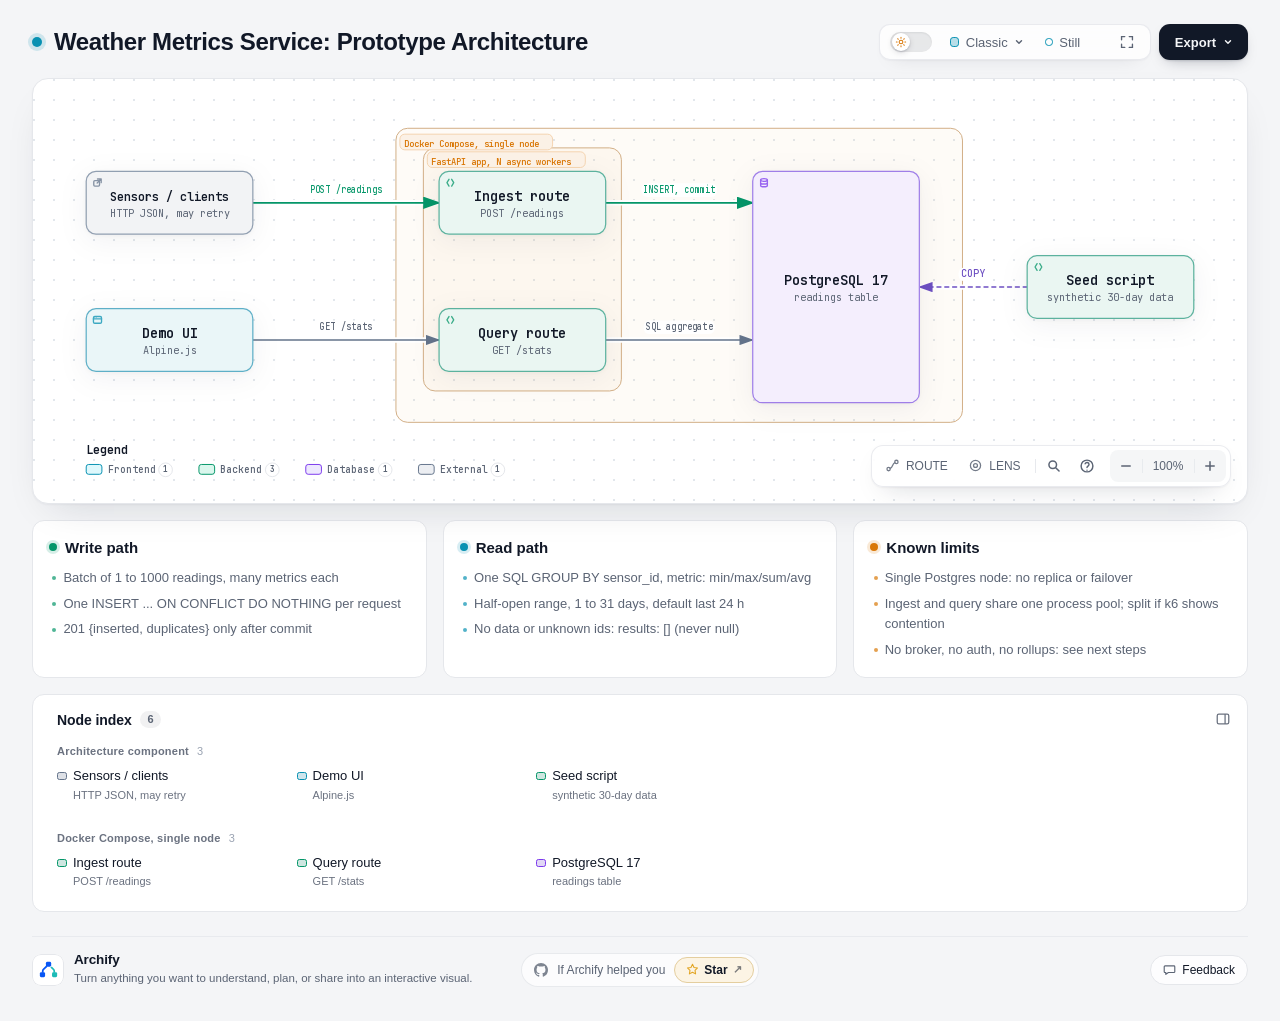
==== commit 947a7e51: "docs: tighten API contract and align diagrams" ====
--- a/docs/diagrams/architecture.html
+++ b/docs/diagrams/architecture.html
@@ -6172,7 +6172,7 @@
       </div>
     </div>
 
-    <script id="archify-explanations-data" type="application/json">{"sensors":"Sensors are implicit: they exist once their first reading arrives. Retries are safe because ingest is idempotent on (sensor_id, metric, ts).","ui":"One static page served by FastAPI. Picks sensors, metrics, statistic and range, then renders a table and a chart. No build step.","ingest":"Validates a batch of 1 to 1000 readings (tz-aware timestamps, finite values, metric name pattern), writes it in one INSERT ... ON CONFLICT DO NOTHING, and returns 201 {inserted, duplicates} only after commit. Retries are no-ops.","query":"Resolves the range (default last 24 h, 1 to 31 days), runs one SQL GROUP BY sensor_id, metric with min/max/sum/avg, and returns null with count 0 for an empty range. The same app also serves the static demo UI.","db":"One narrow table readings(sensor_id, metric, ts, value) with PRIMARY KEY (sensor_id, metric, ts). The key gives idempotent ingest and serves range queries. Unpartitioned on purpose: partitioning and rollups are documented next steps.","seed":"Bulk-loads N sensors x 30 days of sine-plus-noise data with COPY, for the demo and the data-volume perf sweep."}</script>
+    <script id="archify-explanations-data" type="application/json">{"sensors":"Sensors are implicit: they exist once their first reading arrives. Retries are safe because ingest is idempotent on (sensor_id, metric, ts).","ui":"One static page served by FastAPI. Picks sensors, metrics, statistic and range, then shows a results table and a simple per-metric bar comparison. No build step.","ingest":"Validates a batch of 1 to 1000 readings (tz-aware timestamps, finite values, metric name pattern), writes it in one INSERT ... ON CONFLICT DO NOTHING, and returns 201 {inserted, duplicates} only after commit. Retries are no-ops.","query":"Resolves the half-open range [start, end) (default last 24 h, 1 to 31 days) and runs one SQL GROUP BY sensor_id, metric with min/max/sum/avg. Unknown sensors or metrics and empty ranges simply return no rows. The same app also serves the static demo UI.","db":"One narrow table readings(sensor_id, metric, ts, value) with PRIMARY KEY (sensor_id, metric, ts). The key gives idempotent ingest and serves range queries. Unpartitioned on purpose: partitioning and rollups are documented next steps.","seed":"Bulk-loads N sensors x 30 days of sine-plus-noise data with COPY, for the demo and the data-volume perf sweep."}</script>
 
 
     <script id="archify-i18n-data" type="application/json">{"locale":"en","messages":{"viewer.kind.frontend":"Frontend","viewer.kind.backend":"Backend","viewer.kind.database":"Database","viewer.kind.cloud":"Cloud","viewer.kind.security":"Security","viewer.kind.messagebus":"Message bus","viewer.kind.external":"External","viewer.kind.neutral":"Neutral","viewer.kind.node":"Node","viewer.kind.start":"Start","viewer.kind.active":"Active","viewer.kind.waiting":"Waiting","viewer.kind.decision":"Decision","viewer.kind.success":"Success","viewer.kind.failure":"Failure","viewer.toolbar.actions":"Diagram actions","viewer.diagnosis.button":"Code Analysis","viewer.diagnosis.title":"Architecture Diagnosis","viewer.diagnosis.local":"Built into Archify, runs locally","viewer.diagnosis.starMapTitle":"Radial star map","viewer.diagnosis.starMap":"Explore dependencies across files and functions in a radial star map.","viewer.diagnosis.modelTitle":"Rotatable 3D model","viewer.diagnosis.model":"Rotate a 3D model to see how modules connect.","viewer.diagnosis.countsTitle":"Issues per component","viewer.diagnosis.counts":"See issue counts on each component in this diagram, including the most crowded areas, dependency cycles, and dependencies the diagram doesn’t show.","viewer.diagnosis.findingsTitle":"Source and AI fixes","viewer.diagnosis.findings":"Open the source behind each finding and hand it to an AI as a fix task.","viewer.diagnosis.ask":"Ask your AI assistant:","viewer.diagnosis.prompt":"Use Archify to create an architecture diagram for this project and start Architecture Diagnosis.","viewer.diagnosis.copy":"Copy prompt","viewer.theme.toggle.title":"Toggle theme (T)","viewer.theme.toggle":"Toggle color theme","viewer.theme.dark":"Dark","viewer.theme.light":"Light","viewer.preset.choose.title":"Choose visual style (S cycles)","viewer.preset.choose":"Choose visual style","viewer.preset.style":"Style","viewer.preset.menu":"Visual style","viewer.preset.identity":"Visual identity","viewer.preset.cycles":"to cycle","viewer.preset.classic":"Classic","viewer.preset.classic.short":"Classic","viewer.preset.classic.hint":"Stable technical default","viewer.preset.flow":"Signal Flow","viewer.preset.flow.short":"Flow","viewer.preset.flow.hint":"Motion-forward presentation","viewer.preset.blueprint":"Blueprint","viewer.preset.blueprint.hint":"Engineering review","viewer.preset.editorial":"Editorial","viewer.preset.editorial.hint":"Publication and launch notes","viewer.preset.badge.signalFlow":"SIGNAL FLOW","viewer.preset.badge.blueprint":"BLUEPRINT / REV 01","viewer.preset.badge.editorial":"EDITORIAL / FIELD NOTE","viewer.preset.badge.editorialPlate":"ARCHIFY / PLATE 04","viewer.preset.current":"Visual style: {style}. Choose visual style","viewer.motion.live":"Live","viewer.motion.still":"Still","viewer.motion.pause":"Pause motion","viewer.motion.resume":"Resume motion","viewer.motion.reduced":"Motion paused by reduced-motion preference","viewer.motion.hidden":"Motion paused while this page is hidden","viewer.motion.yielding":"Pause motion; currently yielding to {owner}","viewer.motion.yielding.title":"Live preview enabled · yielding to {owner}","viewer.owner.route":"Route Probe","viewer.owner.lens":"Semantic Lens","viewer.owner.relationship":"Relationship Preview","viewer.owner.intent":"Intent Trace","viewer.owner.focus":"semantic focus","viewer.owner.legend":"legend preview","viewer.owner.reader":"reader interaction","viewer.present.enter":"Enter presentation stage","viewer.present.enter.title":"Presentation stage (F)","viewer.present.exit":"Exit presentation stage","viewer.present.exit.title":"Exit presentation stage (F or Escape)","viewer.present.present":"Present","viewer.present.exit.label":"Exit","viewer.export.button":"Export","viewer.export.button.title":"Export diagram (E)","viewer.export.diagram":"Export diagram","viewer.export.menu":"Export","viewer.export.subtitle":"Portable, clean outputs","viewer.export.share":"Share","viewer.export.shareCard":"Share Card","viewer.export.routeShareCard":"Route Share Card","viewer.export.reachShareCard":"Reach Share Card","viewer.export.copyDiagram":"Copy diagram","viewer.export.clipboardPng":"PNG to clipboard","viewer.export.raster":"Raster images","viewer.export.image":"Image","viewer.export.lossless":"Lossless image","viewer.export.compact":"Compact image","viewer.export.modern":"Modern image","viewer.export.vectorMotion":"Vector and motion","viewer.export.vectorMotion.heading":"Vector \u0026 motion","viewer.export.editable":"Editable vector","viewer.export.svg.auto":"SVG · Auto","viewer.export.svg.auto.hint":"Matches host theme","viewer.export.svg.light":"SVG · Light","viewer.export.svg.light.hint":"Always light","viewer.export.svg.dark":"SVG · Dark","viewer.export.svg.dark.hint":"Always dark","viewer.export.motion6s":"6s motion","viewer.export.unsupported":"Not supported by this browser","viewer.export.clipboardUnsupported":"Clipboard image write not supported by this browser","viewer.export.clipboardUnsupported.short":"Clipboard image write not supported in this browser.","viewer.export.motionUnavailable":"Motion capture unavailable in this browser","viewer.export.webmUnavailable":"WebM unavailable in this browser","viewer.export.failed":"Export failed: {message}","viewer.export.unknownVariant":"Unknown Share Card variant: {variant}","viewer.export.routeRequired":"Trace a route before exporting a Route Share Card","viewer.export.reachRequired":"Trace authored reach before exporting a Reach Share Card","viewer.export.unknown":"unknown","viewer.export.routeFailed":"Route Share Card export failed: {message}","viewer.export.reachFailed":"Reach Share Card export failed: {message}","viewer.export.copyFailed":"Copy failed: {message}","viewer.export.copiedPng":"Copied PNG to clipboard","viewer.export.downloadedRoute":"Downloaded Route Share Card","viewer.export.downloadedReach":"Downloaded Reach Share Card","viewer.export.downloadedWebm":"Downloaded WebM","viewer.export.recording":"Recording 6 seconds of motion…","viewer.export.card.routeSummary.one":"Path: {source} → {target} · {count} step","viewer.export.card.routeSummary.other":"Path: {source} → {target} · {count} steps","viewer.export.card.reachSummary":"Authored {direction} from {origin} · {nodes} · {links} · max {hops}","viewer.export.card.node.one":"{count} node","viewer.export.card.node.other":"{count} nodes","viewer.export.card.link.one":"{count} link","viewer.export.card.link.other":"{count} links","viewer.export.card.hop.one":"{count} hop","viewer.export.card.hop.other":"{count} hops","viewer.export.card.routeBadge":"ARCHIFY · ROUTE · {hops}","viewer.export.card.reachBadge":"ARCHIFY · {direction} REACH","viewer.export.direction.upstream":"Upstream","viewer.export.direction.downstream":"Downstream","viewer.export.error.canvasUnavailable":"Canvas unavailable for {label}","viewer.export.error.contextUnavailable":"2D canvas context unavailable for {label}","viewer.export.error.toBlobUnavailable":"canvas.toBlob unavailable for {label}","viewer.export.error.toBlobNull":"canvas.toBlob returned no data for {label}","viewer.export.error.variantsCombined":"Share Card variants cannot be combined","viewer.export.error.viewerState":"Share Card export could not remove temporary viewer state","viewer.export.error.routeState":"Route Card export could not preserve the resolved route safely","viewer.export.error.reachState":"Reach Card export could not preserve authored reach safely","viewer.export.error.webmRequirements":"WebM motion export requires a trace animation and browser MediaRecorder support","viewer.export.error.mediaRecorder":"MediaRecorder failed","viewer.export.error.emptyWebm":"MediaRecorder produced an empty WebM","viewer.export.error.webmBackground":"SVG background could not be loaded for WebM export","viewer.guide.title":"Explore this system","viewer.focus.selectedNodes":"{count} selected nodes","viewer.guide.eyebrow":"Diagram guide","viewer.guide.close":"Close diagram guide","viewer.guide.inspecting":"Inspecting compiled semantics","viewer.guide.actions":"Diagram exploration actions","viewer.guide.find":"Find any node","viewer.guide.find.hint":"Search labels, responsibilities, kinds, and stable IDs.","viewer.guide.route":"Trace a route","viewer.guide.route.aria":"Trace a directed route","viewer.guide.route.hint":"Ask how two semantic nodes connect in authored direction.","viewer.guide.map":"See the whole system","viewer.guide.map.hint":"Open Semantic Radar with a live viewport and stable nodes.","viewer.guide.lens":"Compare semantic kinds","viewer.guide.lens.hint":"Count roles, reveal their traffic, and compare direct authored links.","viewer.guide.present":"Enter Presentation Stage","viewer.guide.present.hint":"Give the live diagram the viewport without changing export.","viewer.guide.shortcuts":"Additional keyboard shortcuts","viewer.guide.shortcut.export":"Export","viewer.guide.shortcut.theme":"Theme","viewer.guide.shortcut.style":"Style","viewer.guide.shortcut.reset":"Reset","viewer.guide.shortcut.zoomIn":"Zoom in","viewer.guide.shortcut.zoomOut":"Zoom out","viewer.guide.shortcut.close":"Close","viewer.guide.credit":"Find Archify useful? A star on GitHub helps","viewer.guide.star":"Star","viewer.feedback.label":"Feedback and support","viewer.feedback.tagline":"Turn anything you want to understand, plan, or share into an interactive visual.","viewer.feedback.trigger":"Feedback","viewer.feedback.issue":"Open an issue","viewer.feedback.issueHint":"Bug report or suggestion","viewer.feedback.email":"Send email","viewer.feedback.copyEmail":"Copy email address","viewer.feedback.starPrompt":"If Archify helped you","viewer.feedback.star":"Star","viewer.feedback.starLabel":"Star Archify on GitHub","viewer.feedback.starTitle":"Support Archify on GitHub","viewer.feedback.starBody":"Every star helps us keep building and sharing it openly.","viewer.guide.facts":"{nodes} · {relationships}","viewer.guide.fact.node.one":"{count} semantic node","viewer.guide.fact.node.other":"{count} semantic nodes","viewer.guide.fact.relationship.one":"{count} relationship","viewer.guide.fact.relationship.other":"{count} relationships","viewer.guide.open":"Open diagram guide","viewer.finder.title":"Find a node","viewer.finder.close":"Close node finder","viewer.finder.placeholder":"Search labels or IDs","viewer.finder.search":"Search diagram nodes","viewer.finder.results":"Diagram nodes","viewer.finder.empty":"No matching nodes","viewer.finder.result.focus":"Focus {label}","viewer.finder.result.routeStart":"Choose {label} as route start","viewer.finder.result.routeTarget":"Choose {label} as route destination, {links}","viewer.finder.status.empty":"No matching nodes","viewer.finder.status.count.one":"{count} matching node","viewer.finder.status.count.other":"{count} matching nodes","viewer.finder.noun.nodes":"nodes","viewer.finder.link.one":"{count} link","viewer.finder.link.other":"{count} links","viewer.finder.result.focus.one":"Focus {label}, {count} related connection","viewer.finder.result.focus.other":"Focus {label}, {count} related connections","viewer.finder.status.filtered":"{visible} of {available} {noun}","viewer.finder.status.all":"{available} {noun}","viewer.passport.eyebrow":"Semantic passport","viewer.passport.metadata":"Node metadata","viewer.passport.evidence":"Verified source evidence","viewer.passport.verified":"Verified source","viewer.passport.verificationScope":"Verified against local Git at the pinned revision. Remote access has not been checked.","viewer.passport.payload":"Payload","viewer.passport.payload.role.request":"Request","viewer.passport.payload.role.response":"Response","viewer.passport.payload.role.flow":"Flow","viewer.passport.payload.diff":"{added} added · {removed} removed · {modified} changed · {unchanged} unchanged","viewer.passport.payload.unchanged":"{count} unchanged fields","viewer.passport.payload.sample":"Sample payload (read-only)","viewer.passport.payload.after":"Payload after this change (read-only)","viewer.passport.payload.before":"Payload before this change (read-only)","viewer.passport.payload.field.added":"Added {path}: {after}","viewer.passport.payload.field.removed":"Removed {path}: {before}","viewer.passport.payload.field.modified":"Changed {path}: {before} → {after}","viewer.passport.payload.field.unchanged":"{path}: {after}","viewer.passport.reach":"Authored reach","viewer.passport.reach.trace":"Trace authored reachability","viewer.passport.upstream":"Upstream","viewer.passport.downstream":"Downstream","viewer.passport.upstream.trace":"Trace upstream authored reachability","viewer.passport.downstream.trace":"Trace downstream authored reachability","viewer.passport.close":"Close semantic passport","viewer.passport.move":"Move semantic passport. Drag, use arrow keys, or press Home to reset.","viewer.passport.copy":"Copy link","viewer.passport.copy.focus":"Copy link to focused node","viewer.passport.relations":"Relations","viewer.passport.relations.show":"Show connected relationships","viewer.passport.relations.hide":"Hide connected relationships","viewer.passport.relations.list":"Connected relationships","viewer.passport.copyRelation":"Copy relation","viewer.passport.copyNode":"Copy node","viewer.passport.copyPinned":"Copy link to pinned relationship","viewer.passport.copySource":"Copy link to source node","viewer.passport.copy.focused.success":"Focused node link copied","viewer.passport.copy.pinned.success":"Pinned relationship link copied","viewer.passport.copy.focused.failed":"Could not copy focused node link","viewer.passport.copy.pinned.failed":"Could not copy pinned relationship link","viewer.passport.relationship.none":"No connected relationships","viewer.passport.relationship.count.one":"{count} relation","viewer.passport.relationship.count.other":"{count} relations","viewer.passport.relationship.show.one":"Show {count} connected relationship","viewer.passport.relationship.show.other":"Show {count} connected relationships","viewer.passport.relationship.summary":"{out} outgoing · {in} incoming{loops}","viewer.passport.relationship.loops":" · {count} loop","viewer.passport.relationship.explorer":"Direct relationship explorer","viewer.passport.relationship.help":"Use arrow keys to explore relationships. Press Enter or Space to pin details; Escape clears.","viewer.passport.relationship.loopsBack":"loops back","viewer.passport.relationship.connectsTo":"connects to","viewer.passport.relationship.connectsFrom":"connects from","viewer.passport.relationship.pinned":"Pinned relationship · {from} → {to} · {label}","viewer.passport.relationship.inspect":"Inspect relationship {index} of {total}: {from} to {to}, {label}. Press Enter for details.","viewer.passport.relationship.group.out":"Outgoing","viewer.passport.relationship.group.in":"Incoming","viewer.passport.relationship.group.loop":"Self loops","viewer.passport.relationship.row":"{group}: {relationship}, {neighbor}","viewer.passport.relationship.direction.out":"OUT →","viewer.passport.relationship.direction.in":"← IN","viewer.passport.relationship.direction.loop":"LOOP","viewer.passport.sourceCount.one":"{count} verified source reference","viewer.passport.sourceCount.other":"{count} verified source references","viewer.passport.repository.open":"Open verified repository revision {revision}","viewer.passport.source.open":"Open verified source {path} at revision {revision}","viewer.passport.source.openLink":"Open ↗","viewer.passport.reach.upstream.one":"Trace {count} upstream authored node","viewer.passport.reach.upstream.other":"Trace {count} upstream authored nodes","viewer.passport.reach.downstream.one":"Trace {count} downstream authored node","viewer.passport.reach.downstream.other":"Trace {count} downstream authored nodes","viewer.passport.reach.noUpstream":"No upstream authored nodes","viewer.passport.reach.noDownstream":"No downstream authored nodes","viewer.passport.reach.status":"{direction} · {nodes} nodes · {links} links · max {hops} hops","viewer.route.eyebrow":"Path","viewer.route.start":"Click where the path starts","viewer.route.start.find":"Find start","viewer.route.start.find.aria":"Find a route start","viewer.route.copy":"Copy link","viewer.route.copy.aria":"Copy link to traced route","viewer.route.clear":"Clear","viewer.route.clear.aria":"Clear route probe","viewer.route.traced":"Path","viewer.route.pickTwo":"Click two nodes on the diagram","viewer.route.pickOne":"Click a node on the diagram","viewer.route.controls":"Route journey controls","viewer.route.previous":"Previous route position","viewer.route.play":"Play route journey","viewer.route.pause":"Pause route journey","viewer.route.replay":"Replay route journey","viewer.route.next":"Next route position","viewer.route.journey":"Journey","viewer.route.pause.label":"Pause","viewer.route.replay.label":"Replay","viewer.route.overview":"Overview","viewer.route.overview.aria":"Show complete route overview","viewer.route.instructions":"Click a start, then an end. Paths follow the arrows.","viewer.route.destination":"Where does the path from {label} end?","viewer.route.destination.find":"Find target","viewer.route.destination.find.aria":"Find a reachable route destination","viewer.route.differentDestination":"Choose a different destination","viewer.route.distinct":"Pick two different nodes.","viewer.route.unreachable":"Cannot reach {label} from here","viewer.route.unreachable.detail":"{target} cannot be reached from {source} along the arrows. Pick a highlighted node.","viewer.route.start.instructions":"Next, pick the end. Only nodes you can reach will light up.","viewer.route.copy.success":"Traced route link copied","viewer.route.copy.failed":"Could not copy traced route link","viewer.route.position":"Route position {index} of {total}: {label}","viewer.route.step":"Step {index} of {total} · {phase} · {label}","viewer.route.motionRequired":"Automatic journey requires Live motion","viewer.route.trigger.clear":"Clear traced route","viewer.route.overview.status":"{nodes} · {hops} · shortest path","viewer.route.overview.node.one":"{count} node","viewer.route.overview.node.other":"{count} nodes","viewer.route.overview.hop.one":"{count} step","viewer.route.overview.hop.other":"{count} steps","viewer.route.phase.playing":"Playing","viewer.route.phase.complete":"Complete","viewer.route.phase.inspecting":"Inspecting","viewer.route.destination.count.one":"{count} reachable node is highlighted. Click it.","viewer.route.destination.count.other":"{count} reachable nodes are highlighted. Click one.","viewer.route.noOutgoing":"No arrows lead out of this node. Clear it and pick another start.","viewer.route.result.title":"{source} to {target}","viewer.route.finder.source.title":"Choose route start","viewer.route.finder.source.placeholder":"Search route sources","viewer.route.finder.source.empty":"No matching route sources","viewer.route.finder.source.results":"Nodes that can start a route","viewer.route.finder.source.noun":"route sources","viewer.route.finder.source.badge":"start","viewer.route.finder.target.title":"Destination from {label}","viewer.route.finder.target.placeholder":"Search reachable destinations","viewer.route.finder.target.empty":"No matching reachable destinations","viewer.route.finder.target.results":"Reachable route destinations","viewer.route.finder.target.noun":"reachable destinations","viewer.route.hop.one":"{count} hop","viewer.route.hop.other":"{count} hops","viewer.lens.eyebrow":"Semantic lens","viewer.lens.title":"Compare system roles","viewer.lens.close":"Close semantic lens","viewer.lens.instruction":"Choose up to two semantic kinds. One reveals its real traffic; two compare only direct authored relationships.","viewer.lens.kinds":"Semantic kinds","viewer.lens.choose":"Choose a kind to inspect its nodes and touching relationships.","viewer.lens.copy":"Copy link to semantic lens","viewer.lens.clear":"Clear semantic lens","viewer.lens.open":"Open semantic lens","viewer.lens.openActive":"Open active semantic lens","viewer.lens.legend":"Semantic legend","viewer.lens.legend.inspect.one":"Inspect {label}, {count} node","viewer.lens.legend.inspect.other":"Inspect {label}, {count} nodes","viewer.lens.kind.count.one":"{label}, {count} node","viewer.lens.kind.count.other":"{label}, {count} nodes","viewer.lens.compare.one":"{first} → {second}: {forward} · {second} → {first}: {reverse} · {count} direct relationship","viewer.lens.compare.other":"{first} → {second}: {forward} · {second} → {first}: {reverse} · {count} direct relationships","viewer.lens.single":"{nodes} · {relationships} · connected peers remain visible","viewer.lens.node.one":"{count} {label} node","viewer.lens.node.other":"{count} {label} nodes","viewer.lens.relationship.one":"{count} touching relationship","viewer.lens.relationship.other":"{count} touching relationships","viewer.radar.title":"Semantic radar","viewer.radar.building":"Building overview","viewer.radar.openFull":"Open full semantic radar","viewer.radar.open":"Open radar","viewer.radar.close":"Close semantic radar","viewer.radar.surface":"Diagram overview. Click a node to focus it, or use arrow keys to pan.","viewer.radar.click":"Click node","viewer.radar.drag":"Drag to pan","viewer.radar.space":"Semantic radar needs more MAP space.","viewer.radar.nodes":"Semantic diagram radar nodes","viewer.radar.focus":"Focus {label} from Semantic Radar","viewer.radar.status":"{count} nodes · {viewport}","viewer.radar.fullMap":"{count} nodes · full map","viewer.radar.compacted":"Radar compacted to avoid covering the Semantic Passport or MAP controls.","viewer.radar.cancelWaiting":"Cancel semantic radar waiting for more MAP space","viewer.radar.needsSpace":"Semantic radar needs more visible MAP space","viewer.radar.viewport.full":"full map","viewer.radar.viewport.width":"{percent}% width","viewer.radar.viewport.scale":"{percent}% viewport","viewer.nav.controls":"Diagram view controls","viewer.nav.route":"Trace a directed route","viewer.nav.route.title":"Trace route (R)","viewer.nav.route.short":"ROUTE","viewer.nav.radar":"Open semantic radar","viewer.nav.radar.title":"Semantic radar (M)","viewer.nav.radar.short":"MAP","viewer.nav.lens":"Open semantic lens","viewer.nav.lens.title":"Semantic lens (L)","viewer.nav.lens.short":"LENS","viewer.nav.find":"Find a node","viewer.nav.find.title":"Find a node (/)","viewer.outline.title":"Node index","viewer.rail.show":"Notes \u0026 index","viewer.rail.controls":"Side panel","viewer.rail.collapse":"Collapse side panel","viewer.rail.bottom":"Move panel below the diagram","viewer.rail.right":"Move panel beside the diagram","viewer.nav.guide":"Open diagram guide","viewer.nav.guide.title":"Diagram guide (?)","viewer.nav.zoomOut":"Zoom out","viewer.nav.zoomOut.title":"Zoom out (-)","viewer.nav.reset":"Reset diagram view","viewer.nav.reset.title":"Reset view (0)","viewer.nav.read":"READ","viewer.nav.zoomIn":"Zoom in","viewer.nav.zoomIn.title":"Zoom in (+)","viewer.nav.camera":"{hint}. Reset diagram view","viewer.nav.camera.title":"{semantic}{hint} · reset view (0)","viewer.nav.camera.semantic":"Semantic camera active · ","viewer.nav.level.map":"MAP","viewer.nav.level.read":"READ","viewer.nav.level.full":"FULL","viewer.nav.level.auto":"AUTO","viewer.nav.detail.map":"Zoom in to reveal relationship labels and node context","viewer.nav.detail.read":"Zoom in again to reveal tags and annotations","viewer.nav.detail.full":"Full diagram detail","viewer.intent.summary":"{label}. {out} outgoing, {in} incoming{loops}. {total} connections. Press Enter for details.","viewer.intent.loops":", {count} self loop","viewer.common.copied":"Copied","viewer.common.copyFailed":"Copy failed","viewer.common.copyLink":"Copy link","viewer.common.clear":"Clear","viewer.common.close":"Close","viewer.passport.explain":"Explain","viewer.passport.explain.show":"Show the explanation for this node","viewer.passport.explanation":"Explanation","viewer.passport.explanation.back":"{label} explanation. Activate to return to the passport","viewer.passport.explanation.backLink":"Back to passport","viewer.passport.drilldowns":"Child diagrams","viewer.passport.drilldowns.list":"Open a child diagram","viewer.passport.drilldowns.hint":"Ctrl+click or double-click opens the first entry","viewer.passport.drilldowns.open":"Open {label}","viewer.passport.back":"Back to parent","viewer.passport.back.aria":"Return to the parent diagram","viewer.nav.back":"Back","viewer.nav.back.title":"Return to the parent diagram"}}</script>
@@ -6265,8 +6265,8 @@
         <text data-detail="context" x="125" y="126" class="t-muted" font-size="10.5" text-anchor="middle">HTTP JSON, may retry</text>
         </g>
 
-        <g id="node-ui" data-node-id="ui" data-node-label="Demo UI" tabindex="0" role="button" aria-label="Focus Demo UI, Alpine.js + uPlot, Architecture component" aria-pressed="false" data-node-kind="frontend" data-node-sublabel="Alpine.js + uPlot" data-node-context="Architecture component">
-          <title>Demo UI · Alpine.js + uPlot · Architecture component</title>
+        <g id="node-ui" data-node-id="ui" data-node-label="Demo UI" tabindex="0" role="button" aria-label="Focus Demo UI, Alpine.js, Architecture component" aria-pressed="false" data-node-kind="frontend" data-node-sublabel="Alpine.js" data-node-context="Architecture component">
+          <title>Demo UI · Alpine.js · Architecture component</title>
           <rect x="40" y="220" width="170" height="64" rx="8" class="c-mask"/>
           <rect x="40" y="220" width="170" height="64" rx="8" class="c-frontend" data-animate="node" style="--step:2" stroke-width="1.5"/>
           <g aria-hidden="true" data-semantic-sigil="frontend" class="semantic-sigil s-frontend" transform="translate(46 226) scale(0.6875)">
@@ -6276,7 +6276,7 @@
             <circle cx="6.3" cy="4.8" r=".7" class="sigil-fill"/>
           </g>
           <text data-node-label="" data-detail-anchor="" x="125" y="250" class="t-primary" font-size="14" font-weight="600" text-anchor="middle">Demo UI</text>
-        <text data-detail="context" x="125" y="266" class="t-muted" font-size="10.5" text-anchor="middle">Alpine.js + uPlot</text>
+        <text data-detail="context" x="125" y="266" class="t-muted" font-size="10.5" text-anchor="middle">Alpine.js</text>
         </g>
 
         <g id="node-ingest" data-node-id="ingest" data-node-label="Ingest route" tabindex="0" role="button" aria-label="Focus Ingest route, POST /readings, Docker Compose, single node › FastAPI app, N async workers" aria-pressed="false" data-node-kind="backend" data-node-sublabel="POST /readings" data-node-context="Docker Compose, single node › FastAPI app, N async workers">
@@ -6595,8 +6595,8 @@
         </div>
         <ul>
           <li>One SQL GROUP BY sensor_id, metric: min/max/sum/avg</li>
-          <li>Range 1 to 31 days, default last 24 h</li>
-          <li>Empty range returns value null, count 0</li>
+          <li>Half-open range, 1 to 31 days, default last 24 h</li>
+          <li>No data or unknown ids: results: [] (never null)</li>
         </ul>
       </div>
 
